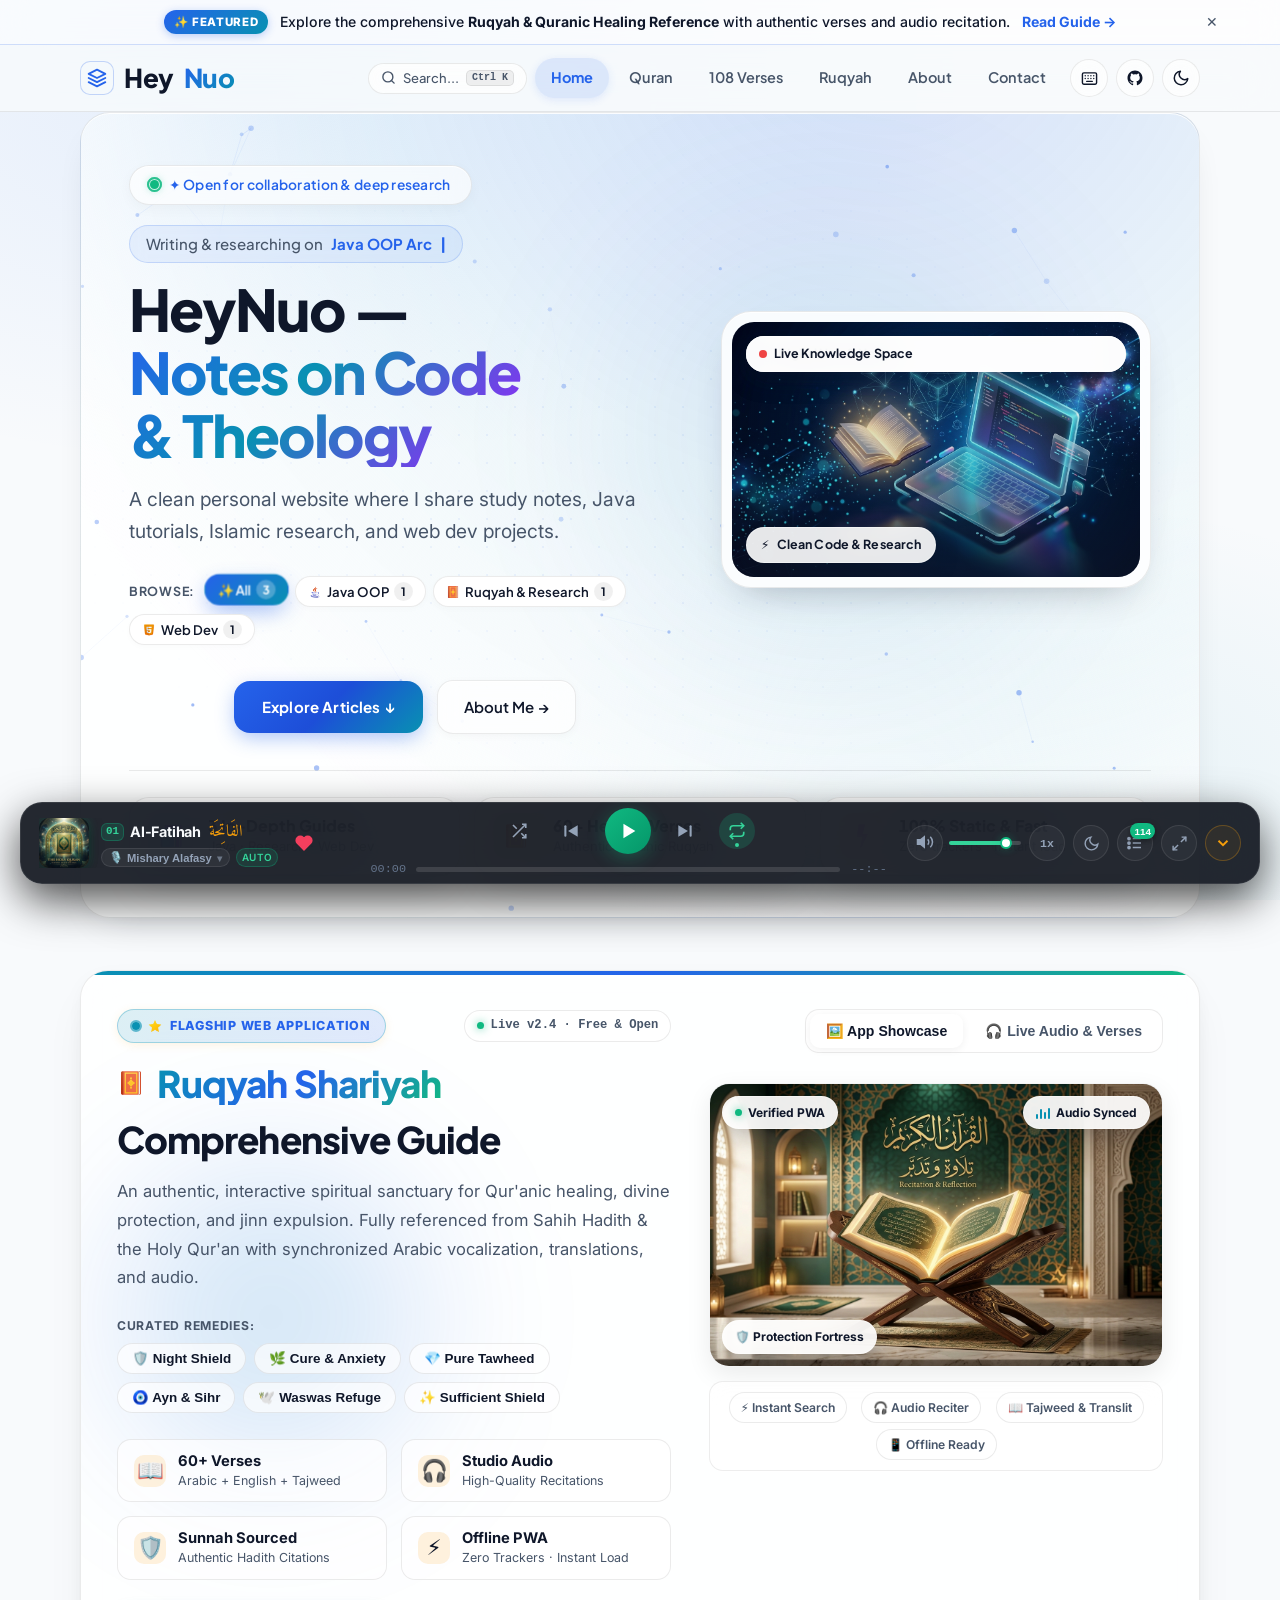
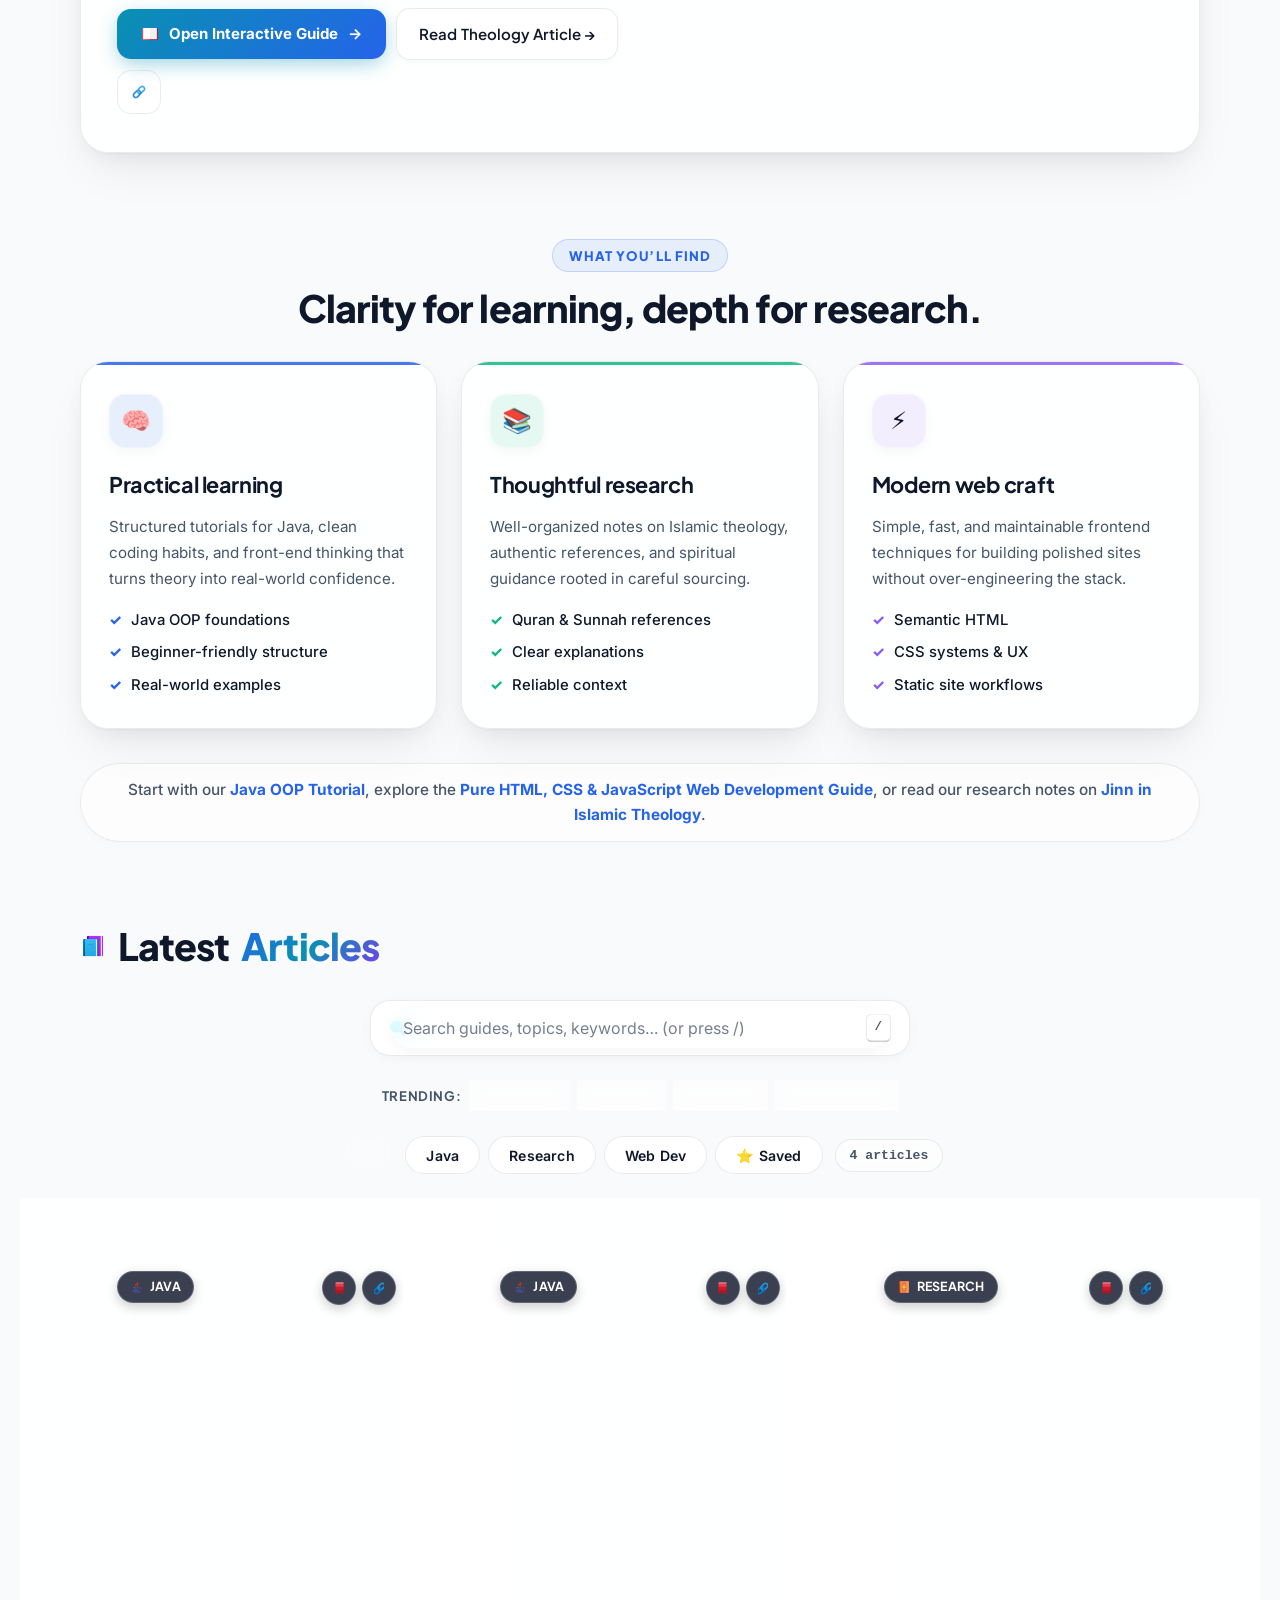
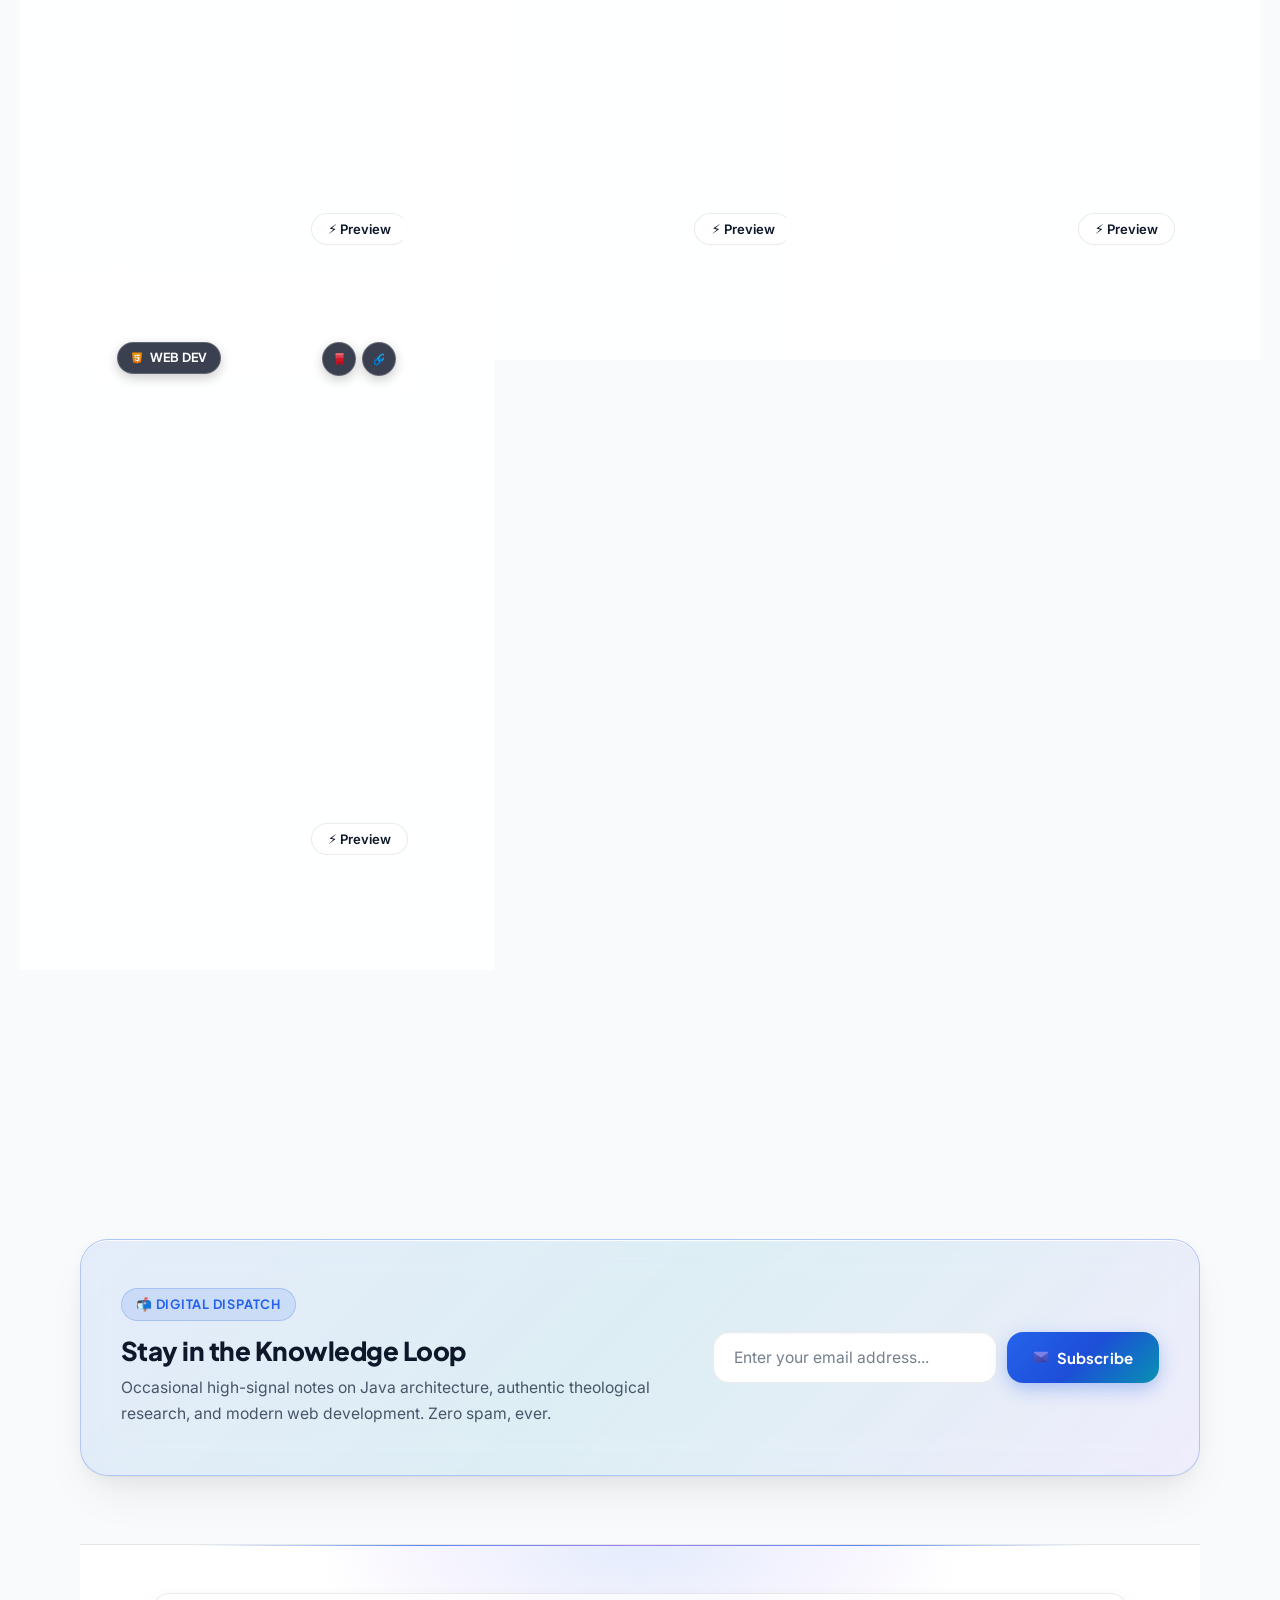
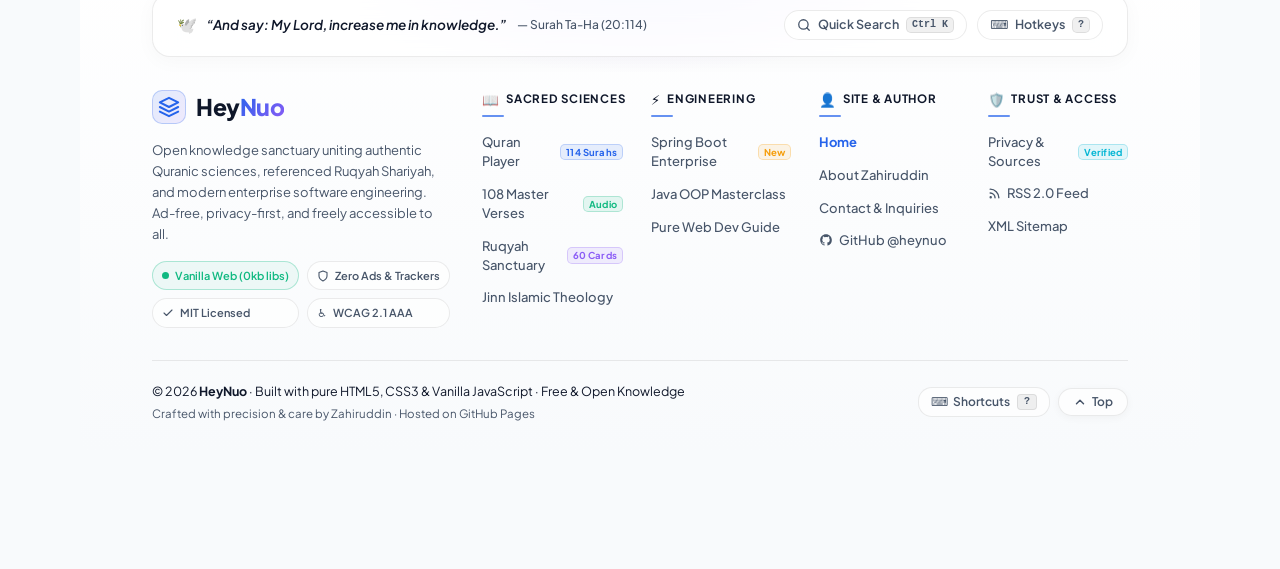
==== index.html @ 97cdca06 "feat(player): add quran player script across pages and mirror to assets/js" ====
<!DOCTYPE html>
<html lang="en">

<head>
  <meta charset="UTF-8">
  <meta name="viewport" content="width=device-width, initial-scale=1.0, viewport-fit=cover">
  <meta name="robots" content="index, follow">
  <meta name="google-site-verification" content="20jAEe9y_iie23-LX0l0yjH4KSEUyTmoF-9H5tOpkxA">

  <!-- Primary SEO -->
  <title>HeyNuo | Java, Web Dev &amp; Islamic Theology Notes</title>
  <meta name="description"
    content="HeyNuo is a personal knowledge hub with clear notes on Java, web development, and Islamic theology. Fast, simple, and tracker-free.">
  <meta name="keywords"
    content="HeyNuo, Java OOP, Islamic theology, web development, pure HTML CSS JavaScript, tutorials, programming notes">
  <meta name="author" content="HeyNuo">
  <link rel="canonical" href="https://heynuo.github.io/">

  <!-- Open Graph -->
  <meta property="og:title" content="HeyNuo | Java, Web Dev &amp; Islamic Theology Notes">
  <meta property="og:description"
    content="HeyNuo is a personal knowledge hub with clear notes on Java, web development, and Islamic theology. Fast, simple, and tracker-free.">
  <meta property="og:image" content="https://heynuo.github.io/assets/banners/og-banner.jpg">
  <meta property="og:image:width" content="1200">
  <meta property="og:image:height" content="630">
  <meta property="og:image:alt" content="HeyNuo Digital Knowledge Hub Banner">
  <meta property="og:url" content="https://heynuo.github.io/">
  <meta property="og:type" content="website">
  <meta property="og:site_name" content="HeyNuo">

  <!-- Twitter Card -->
  <meta name="twitter:card" content="summary_large_image">
  <meta name="twitter:title" content="HeyNuo | Java, Web Dev &amp; Islamic Theology Notes">
  <meta name="twitter:description" content="HeyNuo is a personal knowledge hub with clear notes on Java, web development, and Islamic theology. Fast, simple, and tracker-free.">
  <meta name="twitter:image" content="https://heynuo.github.io/assets/banners/og-banner.jpg">

  <!-- Favicon & PWA Manifest -->
  <link rel="icon" type="image/svg+xml"
    href="data:image/svg+xml,%3Csvg xmlns='http://www.w3.org/2000/svg' viewBox='0 0 100 100'%3E%3Crect width='100' height='100' fill='%232563eb'/%3E%3Ctext x='50' y='67' font-size='50' text-anchor='middle' fill='white' font-weight='bold'%3EHN%3C/text%3E%3C/svg%3E">
  <link rel="apple-touch-icon"
    href="data:image/svg+xml,%3Csvg xmlns='http://www.w3.org/2000/svg' viewBox='0 0 100 100'%3E%3Crect width='100' height='100' fill='%232563eb'/%3E%3Ctext x='50' y='67' font-size='50' text-anchor='middle' fill='white' font-weight='bold'%3EHN%3C/text%3E%3C/svg%3E">
  <link rel="manifest" href="manifest.json">
  <link rel="alternate" type="application/rss+xml" title="HeyNuo RSS Feed" href="https://heynuo.github.io/rss.xml">

  <!-- Google Fonts Preconnect & Stylesheet -->
  <link rel="preconnect" href="https://fonts.googleapis.com">
  <link rel="preconnect" href="https://fonts.gstatic.com" crossorigin>
  <link href="https://fonts.googleapis.com/css2?family=Amiri:ital,wght@0,400;0,700;1,400&family=Inter:wght@400;500;600;700&family=Merriweather:ital,wght@0,300;0,400;0,700;1,300&family=Plus+Jakarta+Sans:wght@400;500;600;700;800&display=swap" rel="stylesheet">

  <!-- Shared stylesheet: global styles + home page components -->
  <link rel="stylesheet" href="css/style.css">
  <!-- Dedicated Home Page Modern Stylesheet -->
  <link rel="stylesheet" href="css/home.css">
  <!-- Persistent Quran Auto-Listening Audio Player -->
  <link rel="stylesheet" href="css/quran-player.css">

  <!-- JSON-LD Structured Data -->
  <script type="application/ld+json">
  {
    "@context": "https://schema.org",
    "@type": "WebSite",
    "name": "HeyNuo",
    "url": "https://heynuo.github.io/",
    "description": "HeyNuo is a personal knowledge hub with clear notes on Java, web development, and Islamic theology. Fast, simple, and tracker-free.",
    "author": {
      "@type": "Person",
      "name": "HeyNuo",
      "url": "https://heynuo.github.io/about.html"
    },
    "potentialAction": {
      "@type": "SearchAction",
      "target": "https://heynuo.github.io/?q={search_term_string}",
      "query-input": "required name=search_term_string"
    }
  }
  </script>
</head>

<body>
  <!-- Include once, anywhere after <body> opens (or in <head> with defer) -->
  <script src="/assets/js/quran-player.js" defer></script>

  <!-- Reading Progress Bar -->
  <div class="reading-progress" id="readingProgress" aria-hidden="true"></div>

  <a href="#main-content" class="skip-link">Skip to main content</a>

  <!-- Top Announcement Banner -->
  <aside class="announcement-banner" id="announcementBanner" aria-label="Announcement">
    <div class="announcement-inner">
      <span class="announcement-pill">✨ FEATURED</span>
      <span class="announcement-message">Explore the comprehensive <strong>Ruqyah &amp; Quranic Healing Reference</strong> with authentic verses and audio recitation.</span>
      <a href="ruqyah.html" class="announcement-cta">Read Guide →</a>
      <button type="button" class="announcement-close" id="announcementClose" aria-label="Close announcement">✕</button>
    </div>
  </aside>

  <header role="banner">
    <nav class="container" aria-label="Main navigation">
      <a href="index.html" class="logo" aria-label="HeyNuo - Return to homepage">
        <span class="logo-mark" aria-hidden="true">
          <svg width="20" height="20" viewBox="0 0 24 24" fill="none" stroke="currentColor" stroke-width="2.2" stroke-linecap="round" stroke-linejoin="round">
            <path d="M12 2L2 7l10 5 10-5-10-5z"></path>
            <path d="M2 17l10 5 10-5"></path>
            <path d="M2 12l10 5 10-5"></path>
          </svg>
        </span>
        Hey<span>Nuo</span>
      </a>

      <div class="nav-right">
        <button type="button" class="nav-search-btn" id="navSearchBtn" aria-label="Search articles and topics (Ctrl+K)" title="Quick Search (Ctrl+K)">
          <span class="nav-search-icon" aria-hidden="true">
            <svg width="15" height="15" viewBox="0 0 24 24" fill="none" stroke="currentColor" stroke-width="2.2" stroke-linecap="round" stroke-linejoin="round"><circle cx="11" cy="11" r="8"></circle><line x1="21" y1="21" x2="16.65" y2="16.65"></line></svg>
          </span>
          <span class="nav-search-text">Search...</span>
          <kbd class="nav-search-kbd">Ctrl K</kbd>
        </button>

        <div class="nav-links" id="nav-links" role="region" aria-label="Site menu">
          <div class="nav-mobile-head">
            <div class="nav-mobile-brand">
              <span class="logo-mark-mini" aria-hidden="true">HN</span>
              <span>Navigation</span>
            </div>
            <button type="button" class="nav-mobile-close" id="navCloseBtn" aria-label="Close navigation menu">✕</button>
          </div>
          <a href="index.html" class="active" aria-current="page">Home</a>
          <a href="quran.html" data-nav="quran">Quran</a>
          <a href="quran-verses.html" data-nav="quran-verses">108 Verses</a>
          <a href="ruqyah.html" data-nav="ruqyah">Ruqyah</a>
          <a href="about.html" data-nav="about">About</a>
          <a href="contact.html" data-nav="contact">Contact</a>
        </div>

        <button type="button" class="nav-icon-btn shortcut-help-btn" id="headerShortcutsBtn" aria-label="Keyboard Shortcuts" title="Keyboard Shortcuts (?)">
          <svg width="17" height="17" viewBox="0 0 24 24" fill="none" stroke="currentColor" stroke-width="2" stroke-linecap="round" stroke-linejoin="round" aria-hidden="true">
            <rect x="2" y="4" width="20" height="16" rx="2"></rect>
            <path d="M6 8h.001M10 8h.001M14 8h.001M18 8h.001M6 12h.001M10 12h.001M14 12h.001M18 12h.001M8 16h8"></path>
          </svg>
        </button>

        <a href="https://github.com/heynuo" target="_blank" rel="noopener noreferrer" class="nav-icon-btn" aria-label="GitHub Profile @heynuo" title="GitHub @heynuo">
          <svg width="18" height="18" viewBox="0 0 24 24" fill="currentColor" aria-hidden="true"><path fill-rule="evenodd" clip-rule="evenodd" d="M12 2C6.477 2 2 6.484 2 12.017c0 4.425 2.865 8.18 6.839 9.504.5.092.682-.217.682-.483 0-.237-.008-.868-.013-1.703-2.782.605-3.369-1.343-3.369-1.343-.454-1.158-1.11-1.466-1.11-1.466-.908-.62.069-.608.069-.608 1.003.07 1.53 1.032 1.53 1.032.892 1.53 2.341 1.088 2.91.832.092-.647.35-1.088.636-1.338-2.22-.253-4.555-1.113-4.555-4.951 0-1.093.39-1.988 1.029-2.688-.103-.253-.446-1.272.098-2.65 0 0 .84-.27 2.75 1.026A9.564 9.564 0 0112 6.844c.85.004 1.705.115 2.504.337 1.909-1.296 2.747-1.027 2.747-1.027.546 1.379.202 2.398.1 2.651.64.7 1.028 1.595 1.028 2.688 0 3.848-2.339 4.695-4.566 4.943.359.309.678.92.678 1.855 0 1.338-.012 2.419-.012 2.747 0 .268.18.58.688.482A10.019 10.019 0 0022 12.017C22 6.484 17.522 2 12 2z"></path></svg>
        </a>

        <button class="theme-toggle" id="theme-toggle" aria-label="Toggle light or dark theme" title="Toggle theme (T)">
          <svg class="theme-svg-icon" width="18" height="18" viewBox="0 0 24 24" fill="none" stroke="currentColor" stroke-width="2" stroke-linecap="round" stroke-linejoin="round" aria-hidden="true"><path d="M21 12.79A9 9 0 1 1 11.21 3 7 7 0 0 0 21 12.79z"></path></svg>
        </button>

        <button class="menu-btn" id="menu-btn" aria-label="Toggle navigation menu" aria-controls="nav-links" aria-expanded="false">
          <svg width="20" height="20" viewBox="0 0 24 24" fill="none" stroke="currentColor" stroke-width="2.2" stroke-linecap="round" stroke-linejoin="round" aria-hidden="true"><line x1="3" y1="12" x2="21" y2="12"></line><line x1="3" y1="6" x2="21" y2="6"></line><line x1="3" y1="18" x2="21" y2="18"></line></svg>
        </button>
      </div>
    </nav>
  </header>

  <div class="container">
    <main id="main-content">

      <!-- ===== Hero ===== -->
      <section class="hero">
        <canvas class="hero-particles-canvas" id="heroParticlesCanvas" aria-hidden="true"></canvas>
        <div class="hero-ambient-glow" aria-hidden="true"></div>
        <div class="hero-grid">
          <div class="hero-content">
            <div class="hero-badge">
              <span class="hero-badge-dot"></span>
              ✦ Open for collaboration &amp; deep research
            </div>

            <div class="hero-typing-wrapper">
              <span>Writing &amp; researching on</span>
              <span class="hero-rotator" id="heroRotator" data-phrases='["Java OOP Architecture", "Authentic Theological Studies", "Modern Vanilla Web Dev", "High-Performance Clean Code"]'>Java OOP Architecture</span>
              <span class="typing-cursor">|</span>
            </div>

            <h1>HeyNuo — <span>Notes on Code &amp; Theology</span></h1>

            <p>A clean personal website where I share study notes, Java tutorials, Islamic research, and web dev projects.
            </p>

            <div class="hero-quick-topics">
              <span class="quick-topics-label">Browse:</span>
              <button type="button" class="quick-topic-pill active" data-category="all">✨ All <span class="quick-topic-count">3</span></button>
              <button type="button" class="quick-topic-pill" data-category="Java"><img src="assets/icons/java.png" alt="" width="14" height="14"> Java OOP <span class="quick-topic-count">1</span></button>
              <button type="button" class="quick-topic-pill" data-category="Research"><img src="assets/icons/quran.png" alt="" width="14" height="14"> Ruqyah &amp; Research <span class="quick-topic-count">1</span></button>
              <button type="button" class="quick-topic-pill" data-category="Web Dev"><img src="assets/icons/html5.png" alt="" width="14" height="14"> Web Dev <span class="quick-topic-count">1</span></button>
            </div>

            <div class="hero-buttons">
              <a href="#articles" class="btn btn-primary">Explore Articles ↓</a>
              <a href="about.html" class="btn btn-secondary">About Me →</a>
            </div>
          </div>

          <!-- Hero Visual Banner Showcase -->
          <div class="hero-visual-col">
            <div class="hero-showcase">
              <div class="hero-showcase-inner">
                <img src="assets/banners/hero-banner.jpg" alt="HeyNuo Developer &amp; Knowledge Space Banner" class="hero-showcase-img" fetchpriority="high" width="800" height="500">
                <div class="hero-showcase-overlay"></div>
                <div class="hero-floating-pill hero-pill-top">
                  <span>✦</span> Digital Hub &amp; Notes
                </div>
                <div class="hero-floating-pill hero-pill-bottom">
                  <span>⚡</span> Clean Code &amp; Research
                </div>
                <div class="hero-floating-pill hero-pill-live">
                  <span class="hero-live-beacon"></span> Live Knowledge Space
                </div>
              </div>
            </div>
          </div>
        </div>

        <!-- Quick Stats Spanning Full Hero Width -->
        <div class="hero-stats">
          <div class="hero-stat">
            <span class="hero-stat-icon"><img src="assets/icons/books.png" alt="Guides" class="hero-stat-img" width="28" height="28"></span>
            <div class="hero-stat-info">
              <div class="hero-stat-value"><span class="counter-num" data-target="3">3</span> In-Depth Guides</div>
              <div class="hero-stat-label">Java · Research · Web Dev</div>
            </div>
          </div>
          <div class="hero-stat">
            <span class="hero-stat-icon"><img src="assets/icons/quran.png" alt="Ruqyah" class="hero-stat-img" width="28" height="28"></span>
            <div class="hero-stat-info">
              <div class="hero-stat-value"><span class="counter-num" data-target="60">60</span>+ Healing Verses</div>
              <div class="hero-stat-label">Authentic Quranic Ruqyah</div>
            </div>
          </div>
          <div class="hero-stat">
            <span class="hero-stat-icon"><img src="assets/icons/lightning.png" alt="Fast" class="hero-stat-img" width="28" height="28"></span>
            <div class="hero-stat-info">
              <div class="hero-stat-value"><span class="counter-num" data-target="100">100</span>% Static &amp; Fast</div>
              <div class="hero-stat-label">Zero trackers · Instant load</div>
            </div>
          </div>
        </div>
      </section>

      <!-- ===== Featured Resource ===== -->
      <section aria-label="Featured Resource" class="featured-resource-section">
        <div class="featured-banner" id="featuredRuqyahBanner">
          <div class="featured-ambient-glow" id="featuredAmbientGlow" aria-hidden="true"></div>
          <div class="featured-banner-grid">
            
            <!-- Left Info Column -->
            <div class="featured-banner-info">
              <div class="featured-header-row">
                <div class="project-featured-badge">
                  <span class="pulse-beacon" aria-hidden="true"></span>
                  <img src="assets/icons/star.png" alt="" width="14" height="14" class="btn-icon">
                  Flagship Web Application
                </div>
                <div class="featured-pill-tag">
                  <span class="badge-dot-green"></span> Live v2.4 · Free &amp; Open
                </div>
              </div>

              <h2 class="featured-banner-title">
                <img src="assets/icons/quran.png" alt="" class="inline-title-icon" width="28" height="28">
                <span>Ruqyah Shariyah</span> Comprehensive Guide
              </h2>

              <p class="featured-banner-desc">
                An authentic, interactive spiritual sanctuary for Qur'anic healing, divine protection, and jinn expulsion. Fully referenced from Sahih Hadith &amp; the Holy Qur'an with synchronized Arabic vocalization, translations, and audio.
              </p>

              <!-- Curated Remedies Topic Chips -->
              <div class="featured-topic-row">
                <span class="topic-row-label">Curated Remedies:</span>
                <div class="featured-topic-pills">
                  <button type="button" class="featured-topic-pill" data-target-verse="0" title="Ayat al-Kursi · Supreme Protection Before Sleep">🛡️ Night Shield</button>
                  <button type="button" class="featured-topic-pill" data-target-verse="1" title="Surah Al-Fatihah · Spiritual &amp; Physical Cure">🌿 Cure &amp; Anxiety</button>
                  <button type="button" class="featured-topic-pill" data-target-verse="2" title="Surah Al-Ikhlas · One-Third of the Qur'an">💎 Pure Tawheed</button>
                  <button type="button" class="featured-topic-pill" data-target-verse="3" title="Surah Al-Falaq · Refuge from Envy &amp; Evil Eye">🧿 Ayn &amp; Sihr</button>
                  <button type="button" class="featured-topic-pill" data-target-verse="4" title="Surah An-Nas · Refuge from Whispers &amp; Waswas">🕊️ Waswas Refuge</button>
                  <button type="button" class="featured-topic-pill" data-target-verse="5" title="Amanar-Rasul (Al-Baqarah 285-286) · Night Sufficiency">✨ Sufficient Shield</button>
                </div>
              </div>
              
              <div class="featured-highlights">
                <div class="featured-highlight-item" title="60+ Categorized Healing Passages">
                  <span class="featured-highlight-icon">📖</span>
                  <div>
                    <strong>60+ Verses</strong>
                    <small>Arabic + English + Tajweed</small>
                  </div>
                </div>
                <div class="featured-highlight-item" title="High-fidelity audio streams with Al-Islam Tilawat">
                  <span class="featured-highlight-icon">🎧</span>
                  <div>
                    <strong>Studio Audio</strong>
                    <small>High-Quality Recitations</small>
                  </div>
                </div>
                <div class="featured-highlight-item" title="Sahih al-Bukhari, Muslim &amp; Abu Dawud references">
                  <span class="featured-highlight-icon">🛡️</span>
                  <div>
                    <strong>Sunnah Sourced</strong>
                    <small>Authentic Hadith Citations</small>
                  </div>
                </div>
                <div class="featured-highlight-item" title="Zero ads, works offline on mobile &amp; desktop">
                  <span class="featured-highlight-icon">⚡</span>
                  <div>
                    <strong>Offline PWA</strong>
                    <small>Zero Trackers · Instant Load</small>
                  </div>
                </div>
              </div>

              <div class="featured-actions">
                <a href="ruqyah.html" class="project-btn" id="openRuqyahAppBtn">
                  <img src="assets/icons/open-book.png" alt="" width="18" height="18" class="btn-icon">
                  <span>Open Interactive Guide</span>
                  <span class="btn-arrow" aria-hidden="true">→</span>
                </a>
                <a href="jinn-islamic-theology.html" class="btn btn-secondary">
                  Read Theology Article →
                </a>
                <button type="button" class="featured-share-btn" id="shareRuqyahBtn" aria-label="Copy Guide Link" title="Copy Ruqyah Guide link">
                  <img src="assets/icons/share.png" alt="" width="16" height="16">
                </button>
              </div>
            </div>

            <!-- Right Interactive Showcase Column -->
            <div class="featured-banner-preview-col">
              <!-- Showcase View Mode Toggle Pills -->
              <div class="preview-mode-switch" role="tablist" aria-label="Showcase View">
                <button type="button" class="preview-mode-tab active" id="tabAppPreview" role="tab" aria-selected="true" aria-controls="panelAppPreview">
                  🖼️ App Showcase
                </button>
                <button type="button" class="preview-mode-tab" id="tabLiveSampler" role="tab" aria-selected="false" aria-controls="panelLiveSampler">
                  🎧 Live Audio &amp; Verses
                </button>
              </div>

              <!-- Panel 1: Visual Image Banner & Floating Glass Badges -->
              <div class="preview-tab-panel active" id="panelAppPreview" role="tabpanel" aria-labelledby="tabAppPreview">
                <div class="featured-banner-preview">
                  <img src="assets/banners/ruqyah-theology.jpg" alt="Ruqyah Shariyah Spiritual Guide Banner" width="600" height="375" loading="lazy" class="preview-main-img">
                  
                  <!-- Floating Glass Badges -->
                  <div class="preview-floating-badge badge-top-left">
                    <span class="badge-dot-green"></span> Verified PWA
                  </div>
                  <div class="preview-floating-badge badge-top-right">
                    <div class="preview-mini-waves" aria-hidden="true">
                      <span></span><span></span><span></span><span></span>
                    </div>
                    <span>Audio Synced</span>
                  </div>
                  <div class="preview-floating-badge badge-bottom-left">
                    <span>🛡️ Protection Fortress</span>
                  </div>

                  <!-- Hover launch overlay button -->
                  <div class="preview-hover-overlay">
                    <a href="ruqyah.html" class="preview-launch-btn">
                      <img src="assets/icons/rocket.png" alt="" width="16" height="16">
                      Launch Full Guide ↗
                    </a>
                  </div>
                </div>

                <!-- Showcase Highlights Ribbon -->
                <div class="preview-features-ribbon" aria-label="Key Web App Features">
                  <span class="ribbon-item">⚡ Instant Search</span>
                  <span class="ribbon-item">🎧 Audio Reciter</span>
                  <span class="ribbon-item">📖 Tajweed &amp; Translit</span>
                  <span class="ribbon-item">📱 Offline Ready</span>
                </div>
              </div>

              <!-- Panel 2: Live Interactive Verse & Audio Sampler -->
              <div class="preview-tab-panel" id="panelLiveSampler" role="tabpanel" aria-labelledby="tabLiveSampler">
                <div class="featured-sampler-card">
                  <div class="sampler-header">
                    <div class="sampler-title-row">
                      <span class="sampler-icon">✨</span>
                      <div>
                        <h4 class="sampler-title" id="samplerTitle">Ayat al-Kursi (2:255)</h4>
                        <span class="sampler-meta" id="samplerMeta">Surah Al-Baqarah · Greatest Verse of Protection</span>
                      </div>
                    </div>
                  </div>

                  <!-- Verse Selector Chips (6 Verses) -->
                  <div class="sampler-chip-row" role="radiogroup" aria-label="Select Verse to Preview">
                    <button type="button" class="sampler-chip active" data-verse="0" role="radio" aria-checked="true">Ayat al-Kursi (2:255)</button>
                    <button type="button" class="sampler-chip" data-verse="1" role="radio" aria-checked="false">Al-Fatihah (1:1-7)</button>
                    <button type="button" class="sampler-chip" data-verse="2" role="radio" aria-checked="false">Al-Ikhlas (112)</button>
                    <button type="button" class="sampler-chip" data-verse="3" role="radio" aria-checked="false">Al-Falaq (113)</button>
                    <button type="button" class="sampler-chip" data-verse="4" role="radio" aria-checked="false">An-Nas (114)</button>
                    <button type="button" class="sampler-chip" data-verse="5" role="radio" aria-checked="false">Amanar-Rasul (2:285)</button>
                  </div>

                  <!-- Verse Arabic & English Display -->
                  <div class="sampler-display">
                    <!-- Tool buttons: Font resize, Transliteration toggle, Copy -->
                    <div class="sampler-tools-row">
                      <div class="sampler-font-controls">
                        <button type="button" class="sampler-tool-btn" id="samplerFontDec" title="Smaller font size">A-</button>
                        <button type="button" class="sampler-tool-btn" id="samplerFontInc" title="Larger font size">A+</button>
                        <button type="button" class="sampler-tool-btn active" id="samplerTranslitToggle" title="Toggle transliteration">🔤 Translit</button>
                      </div>
                      <button type="button" class="sampler-tool-btn sampler-copy-verse-btn" id="samplerCopyVerseBtn" title="Copy verse & translation">
                        📋 Copy
                      </button>
                    </div>

                    <div class="sampler-arabic" id="samplerArabic" dir="rtl" lang="ar">
                      اللَّهُ لَا إِلَٰهَ إِلَّا هُوَ الْحَيُّ الْقَيُّومُ ۚ لَا تَأْخُذُهُ سِنَةٌ وَلَا نَوْمٌ ۚ لَّهُ مَا فِي السَّمَاوَاتِ وَمَا فِي الْأَرْضِ
                    </div>

                    <div class="sampler-translit" id="samplerTranslit">
                      "Allāhu lā ilāha illā Huwa, Al-Ḥayyul-Qayyūm. Lā ta'khudhuhū sinatuw-wa lā nawm, lahū mā fis-samāwāti wa mā fil-arḍ..."
                    </div>

                    <div class="sampler-translation" id="samplerTranslation">
                      "Allah! There is no deity except Him, the Ever-Living, the Sustainer of all existence. Neither drowsiness overtakes Him nor sleep..."
                    </div>
                  </div>

                  <!-- Audio Timeline Scrubber -->
                  <div class="sampler-scrubber-container">
                    <div class="sampler-scrubber-track" id="samplerScrubTrack" role="slider" aria-label="Audio scrubber" aria-valuemin="0" aria-valuemax="100" aria-valuenow="0">
                      <div class="sampler-scrub-fill" id="samplerScrubFill"></div>
                      <div class="sampler-scrub-thumb" id="samplerScrubThumb"></div>
                    </div>
                    <div class="sampler-time-row">
                      <span id="samplerCurrentTime">0:00</span>
                      <span id="samplerDuration">0:00</span>
                    </div>
                  </div>

                  <!-- Real-time Audio Visualizer Canvas -->
                  <canvas class="sampler-visualizer-canvas" id="samplerVisualizerCanvas" width="560" height="38" aria-hidden="true"></canvas>

                  <!-- Player Controls -->
                  <div class="sampler-player" id="samplerPlayer">
                    <div class="sampler-player-left">
                      <button type="button" class="sampler-play-btn" id="samplerPlayBtn" aria-label="Play recitation">
                        <span class="play-icon" id="playIcon">▶</span>
                        <span id="playBtnText">Play Recitation</span>
                      </button>
                      
                      <div class="sampler-audio-indicator" id="samplerAudioIndicator" aria-hidden="true">
                        <span class="wave-bar"></span>
                        <span class="wave-bar"></span>
                        <span class="wave-bar"></span>
                        <span class="wave-bar"></span>
                        <span class="wave-bar"></span>
                      </div>
                    </div>

                    <div class="sampler-player-right">
                      <div class="sampler-volume-control" title="Volume slider">
                        <button type="button" class="sampler-ctrl-btn" id="samplerMuteBtn" title="Toggle mute" aria-pressed="false">🔊</button>
                        <input type="range" class="sampler-volume-slider" id="samplerVolumeSlider" min="0" max="1" step="0.05" value="1" aria-label="Recitation volume">
                      </div>
                      <button type="button" class="sampler-ctrl-btn sampler-speed-btn" id="samplerSpeedBtn" title="Playback speed (0.75x, 1x, 1.25x, 1.5x)" aria-label="Playback speed">1x</button>
                      <button type="button" class="sampler-ctrl-btn sampler-loop-btn" id="samplerLoopBtn" title="Repetition: 1x, 3x (Sunnah), 7x (Prophetic), or ∞ Continuous" aria-pressed="false"><span class="loop-icon">🔁</span> <span class="loop-count" id="samplerLoopCount">1x</span></button>
                      <button type="button" class="sampler-ctrl-btn sampler-autonext-btn" id="samplerAutoNextBtn" title="Auto-advance to next verse" aria-pressed="false">⏭ Auto</button>
                      <div class="sampler-reciter-tag">
                        🎙️ Mishary Alafasy
                      </div>
                    </div>
                  </div>

                  <!-- Hidden native audio element -->
                  <audio id="samplerAudioElement" preload="none" src="https://everyayah.com/data/Alafasy_128kbps/002255.mp3"></audio>
                </div>
              </div>

            </div>

          </div>
        </div>
      </section>

      <section class="value-section" aria-labelledby="value-section-title">
        <div class="section-heading">
          <p class="eyebrow">What you’ll find</p>
          <h2 id="value-section-title">Clarity for learning, depth for research.</h2>
        </div>

        <div class="value-grid">
          <article class="value-card">
            <div class="value-icon" aria-hidden="true">🧠</div>
            <h3>Practical learning</h3>
            <p>Structured tutorials for Java, clean coding habits, and front-end thinking that turns theory into real-world confidence.</p>
            <ul>
              <li>Java OOP foundations</li>
              <li>Beginner-friendly structure</li>
              <li>Real-world examples</li>
            </ul>
          </article>

          <article class="value-card">
            <div class="value-icon" aria-hidden="true">📚</div>
            <h3>Thoughtful research</h3>
            <p>Well-organized notes on Islamic theology, authentic references, and spiritual guidance rooted in careful sourcing.</p>
            <ul>
              <li>Quran &amp; Sunnah references</li>
              <li>Clear explanations</li>
              <li>Reliable context</li>
            </ul>
          </article>

          <article class="value-card">
            <div class="value-icon" aria-hidden="true">⚡</div>
            <h3>Modern web craft</h3>
            <p>Simple, fast, and maintainable frontend techniques for building polished sites without over-engineering the stack.</p>
            <ul>
              <li>Semantic HTML</li>
              <li>CSS systems &amp; UX</li>
              <li>Static site workflows</li>
            </ul>
          </article>
        </div>

        <div class="value-cta">
          <p>Start with our <a href="java-oop.html">Java OOP Tutorial</a>, explore the <a href="web-dev-guide.html">Pure HTML, CSS &amp; JavaScript Web Development Guide</a>, or read our research notes on <a href="jinn-islamic-theology.html">Jinn in Islamic Theology</a>.</p>
        </div>
      </section>

      <!-- ===== Articles ===== -->
      <section id="articles">
        <h2 class="section-title"><img src="assets/icons/books.png" alt="" class="inline-title-icon" width="26" height="26"> Latest <span>Articles</span></h2>
        <div class="toolbar">
          <div class="search-wrapper" id="searchWrapper">
            <span class="search-icon" aria-hidden="true"><img src="assets/icons/search.png" alt="" width="18" height="18"></span>
            <input type="search" id="searchInput" class="search-box" placeholder="Search guides, topics, keywords… (or press /)"
              autocomplete="off" aria-label="Search articles" spellcheck="false">
            <span class="search-match-count" id="searchMatchCount"></span>
            <kbd class="search-kbd" id="searchKbd">/</kbd>
            <button type="button" class="search-clear" id="searchClear" aria-label="Clear search" title="Clear search (Esc)">✕</button>
            <div class="search-dropdown" id="searchDropdown" role="listbox" aria-label="Search suggestions"></div>
          </div>

          <div class="search-suggest-tags">
            <span class="suggest-label">Trending:</span>
            <button type="button" class="search-suggest-chip" data-search="Java OOP">#JavaOOP</button>
            <button type="button" class="search-suggest-chip" data-search="Ruqyah">#Ruqyah</button>
            <button type="button" class="search-suggest-chip" data-search="Web Dev">#WebDev</button>
            <button type="button" class="search-suggest-chip" data-search="GitHub Pages">#GitHubPages</button>
          </div>

          <div class="filter-row">
            <div id="filter-buttons" role="tablist" aria-label="Article categories">
              <!-- Filter buttons rendered by js/script.js -->
            </div>
            <span class="article-count-badge" id="articleCountBadge" aria-live="polite"></span>
          </div>
        </div>

        <div class="cards" id="cards-container">
          <!-- Static fallback for SEO &amp; no-JS visitors; replaced by js/script.js -->
          <article class="card">
            <div class="card-banner-box">
              <img src="assets/banners/spring-boot.jpg" alt="Spring Boot Enterprise Architecture: Clean REST APIs &amp; DTOs" class="card-banner-img" loading="lazy" width="600" height="338">
              <div class="card-banner-overlay"></div>
              <span class="card-banner-category"><img src="assets/icons/java.png" alt="" class="badge-icon" width="14" height="14"> Java</span>
              <div class="card-banner-actions">
                <button type="button" class="card-bookmark-btn" data-url="spring-boot-architecture.html" data-title="Spring Boot Enterprise Architecture: Clean REST APIs &amp; DTOs" title="Save article" aria-label="Bookmark article"><img src="assets/icons/bookmark.png" alt="" class="btn-icon" width="14" height="14"> <span>Save</span></button>
                <button type="button" class="card-share-btn" data-url="spring-boot-architecture.html" title="Copy article link" aria-label="Copy article link"><img src="assets/icons/share.png" alt="" class="btn-icon" width="14" height="14"> <span>Share</span></button>
              </div>
            </div>
            <div class="card-body">
              <div class="card-meta"><span><img src="assets/icons/calendar.png" alt="" class="meta-icon" width="14" height="14"> Sep 28, 2026</span><span><img src="assets/icons/clock.png" alt="" class="meta-icon" width="14" height="14"> 8 min read</span></div>
              <h3><a href="spring-boot-architecture.html">Spring Boot Enterprise Architecture: Clean REST APIs &amp; DTOs</a></h3>
              <p>Master production-grade Spring Boot architecture: 3-tier layering, request validation with Bean Validation, clean DTO mapping, and global exception handling.</p>
              <div class="card-tags">
                <span class="tag-pill">#SpringBoot</span>
                <span class="tag-pill">#Java</span>
                <span class="tag-pill">#Architecture</span>
              </div>
            </div>
            <div class="card-footer">
              <a href="spring-boot-architecture.html" class="read-more">Read More →</a>
              <button type="button" class="card-preview-btn" data-link="spring-boot-architecture.html" title="Quick Key Takeaways" aria-label="Quick Key Takeaways">⚡ Preview</button>
            </div>
          </article>
          <article class="card">
            <div class="card-banner-box">
              <img src="assets/banners/java-oop.jpg" alt="Java OOP Tutorial: Classes, Objects &amp; Inheritance" class="card-banner-img" loading="lazy" width="600" height="338">
              <div class="card-banner-overlay"></div>
              <span class="card-banner-category"><img src="assets/icons/java.png" alt="" class="badge-icon" width="14" height="14"> Java</span>
              <div class="card-banner-actions">
                <button type="button" class="card-bookmark-btn" data-url="java-oop.html" data-title="Java OOP Tutorial: Classes, Objects &amp; Inheritance" title="Save article" aria-label="Bookmark article"><img src="assets/icons/bookmark.png" alt="" class="btn-icon" width="14" height="14"> <span>Save</span></button>
                <button type="button" class="card-share-btn" data-url="java-oop.html" title="Copy article link" aria-label="Copy article link"><img src="assets/icons/share.png" alt="" class="btn-icon" width="14" height="14"> <span>Share</span></button>
              </div>
            </div>
            <div class="card-body">
              <div class="card-meta"><span><img src="assets/icons/calendar.png" alt="" class="meta-icon" width="14" height="14"> Jun 2, 2026</span><span><img src="assets/icons/clock.png" alt="" class="meta-icon" width="14" height="14"> 6 min read</span></div>
              <h3><a href="java-oop.html">Java OOP Tutorial: Classes, Objects &amp; Inheritance</a></h3>
              <p>Learn Java OOP with clear examples of classes, objects, inheritance, polymorphism, and encapsulation. A practical beginner-friendly guide.</p>
              <div class="card-tags">
                <span class="tag-pill">#OOP</span>
                <span class="tag-pill">#Java</span>
                <span class="tag-pill">#Beginners</span>
              </div>
            </div>
            <div class="card-footer">
              <a href="java-oop.html" class="read-more">Read More →</a>
              <button type="button" class="card-preview-btn" data-link="java-oop.html" title="Quick Key Takeaways" aria-label="Quick Key Takeaways">⚡ Preview</button>
            </div>
          </article>
          <article class="card">
            <div class="card-banner-box">
              <img src="assets/banners/ruqyah-theology.jpg" alt="Jinn in Islamic Theology: Meaning, Types &amp; Quran" class="card-banner-img" loading="lazy" width="600" height="338">
              <div class="card-banner-overlay"></div>
              <span class="card-banner-category"><img src="assets/icons/quran.png" alt="" class="badge-icon" width="14" height="14"> Research</span>
              <div class="card-banner-actions">
                <button type="button" class="card-bookmark-btn" data-url="jinn-islamic-theology.html" data-title="Jinn in Islamic Theology: Meaning, Types &amp; Quran" title="Save article" aria-label="Bookmark article"><img src="assets/icons/bookmark.png" alt="" class="btn-icon" width="14" height="14"> <span>Save</span></button>
                <button type="button" class="card-share-btn" data-url="jinn-islamic-theology.html" title="Copy article link" aria-label="Copy article link"><img src="assets/icons/share.png" alt="" class="btn-icon" width="14" height="14"> <span>Share</span></button>
              </div>
            </div>
            <div class="card-body">
              <div class="card-meta"><span><img src="assets/icons/calendar.png" alt="" class="meta-icon" width="14" height="14"> Jun 2, 2026</span><span><img src="assets/icons/clock.png" alt="" class="meta-icon" width="14" height="14"> 15 min read</span></div>
              <h3><a href="jinn-islamic-theology.html">Jinn in Islamic Theology: Meaning, Types &amp; Quran</a></h3>
              <p>Explore jinn in Islamic theology: Quranic references, creation, types, free will, and differences from angels in clear, referenced notes.</p>
              <div class="card-tags">
                <span class="tag-pill">#Islam</span>
                <span class="tag-pill">#Quran</span>
                <span class="tag-pill">#Research</span>
              </div>
            </div>
            <div class="card-footer">
              <a href="jinn-islamic-theology.html" class="read-more">Read More →</a>
              <button type="button" class="card-preview-btn" data-link="jinn-islamic-theology.html" title="Quick Key Takeaways" aria-label="Quick Key Takeaways">⚡ Preview</button>
            </div>
          </article>
          <article class="card">
            <div class="card-banner-box">
              <img src="assets/banners/web-dev.jpg" alt="Pure HTML, CSS &amp; JavaScript Web Development Guide" class="card-banner-img" loading="lazy" width="600" height="338">
              <div class="card-banner-overlay"></div>
              <span class="card-banner-category"><img src="assets/icons/html5.png" alt="" class="badge-icon" width="14" height="14"> Web Dev</span>
              <div class="card-banner-actions">
                <button type="button" class="card-bookmark-btn" data-url="web-dev-guide.html" data-title="Pure HTML, CSS &amp; JavaScript Web Development Guide" title="Save article" aria-label="Bookmark article"><img src="assets/icons/bookmark.png" alt="" class="btn-icon" width="14" height="14"> <span>Save</span></button>
                <button type="button" class="card-share-btn" data-url="web-dev-guide.html" title="Copy article link" aria-label="Copy article link"><img src="assets/icons/share.png" alt="" class="btn-icon" width="14" height="14"> <span>Share</span></button>
              </div>
            </div>
            <div class="card-body">
              <div class="card-meta"><span><img src="assets/icons/calendar.png" alt="" class="meta-icon" width="14" height="14"> Jun 2, 2026</span><span><img src="assets/icons/clock.png" alt="" class="meta-icon" width="14" height="14"> 10 min read</span></div>
              <h3><a href="web-dev-guide.html">Pure HTML, CSS &amp; JavaScript Web Development Guide</a></h3>
              <p>Build a fast, clean website with pure HTML, CSS, and JavaScript. Learn semantic markup, responsive design, performance, and accessibility.</p>
              <div class="card-tags">
                <span class="tag-pill">#HTML</span>
                <span class="tag-pill">#CSS</span>
                <span class="tag-pill">#GitHub Pages</span>
              </div>
            </div>
            <div class="card-footer">
              <a href="web-dev-guide.html" class="read-more">Read More →</a>
              <button type="button" class="card-preview-btn" data-link="web-dev-guide.html" title="Quick Key Takeaways" aria-label="Quick Key Takeaways">⚡ Preview</button>
            </div>
          </article>
        </div>
      </section>

      <!-- ===== About Blurb ===== -->
      <section class="about" aria-label="About this website">
        <article class="about-box">
          <h2><img src="assets/icons/sparkles.png" alt="" class="inline-title-icon" width="24" height="24"> About This Website</h2>
          <p>This is my digital notebook – a place where I publish educational notes, deep research, and tutorials in a
            clean, distraction‑free layout.</p>
        </article>
        <article class="about-box">
          <h2><img src="assets/icons/rocket.png" alt="" class="inline-title-icon" width="24" height="24"> Built with</h2>
          <p>Pure HTML, CSS &amp; JavaScript · Hosted 100% free on GitHub Pages · No databases, no complexity – just
            fast content delivery.</p>
        </article>
      </section>

      <!-- ===== Digital Dispatch Newsletter ===== -->
      <section class="dispatch-section" aria-label="Subscribe to digital notes">
        <div class="dispatch-card">
          <div class="dispatch-grid">
            <div class="dispatch-info">
              <span class="dispatch-badge">📬 Digital Dispatch</span>
              <h3>Stay in the Knowledge Loop</h3>
              <p>Occasional high-signal notes on Java architecture, authentic theological research, and modern web development. Zero spam, ever.</p>
            </div>
            <form class="dispatch-form" id="dispatchForm">
              <input type="email" class="dispatch-input" id="dispatchEmail" placeholder="Enter your email address..." required aria-label="Your email address">
              <button type="submit" class="btn btn-primary"><img src="assets/icons/email.png" alt="" class="btn-icon" width="16" height="16"> Subscribe</button>
            </form>
          </div>
        </div>
      </section>
    </main>

    <footer role="contentinfo">
      <!-- Ambient Top Accent Glow Line -->
      <div class="footer-glow-line" aria-hidden="true"></div>

      <div class="footer-wrap container">
        <!-- Interactive Quick Discovery Bar -->
        <div class="footer-discovery-bar">
          <div class="footer-quote">
            <span class="quote-icon" aria-hidden="true">🕊️</span>
            <span class="quote-text">“And say: My Lord, increase me in knowledge.”</span>
            <cite class="quote-ref">— Surah Ta-Ha (20:114)</cite>
          </div>
          <div class="footer-quick-tools">
            <button type="button" class="footer-search-trigger" id="footerSearchTrigger" aria-label="Open command palette search (Ctrl+K)">
              <svg width="14" height="14" viewBox="0 0 24 24" fill="none" stroke="currentColor" stroke-width="2.2" stroke-linecap="round" stroke-linejoin="round" aria-hidden="true"><circle cx="11" cy="11" r="8"></circle><line x1="21" y1="21" x2="16.65" y2="16.65"></line></svg>
              <span>Quick Search</span>
              <kbd class="footer-mini-kbd">Ctrl K</kbd>
            </button>
            <button type="button" class="footer-shortcut-trigger shortcut-help-btn" id="footerShortcutBtn" aria-label="View keyboard shortcuts (?)">
              <span aria-hidden="true">⌨️</span>
              <span>Hotkeys</span>
              <kbd class="footer-mini-kbd">?</kbd>
            </button>
          </div>
        </div>

        <!-- Main Footer Grid -->
        <div class="footer-top">
          <!-- Brand & Mission Column -->
          <div class="footer-brand-col">
            <a href="index.html" class="footer-logo" aria-label="HeyNuo Homepage">
              <span class="logo-mark" aria-hidden="true">
                <svg width="22" height="22" viewBox="0 0 24 24" fill="none" stroke="currentColor" stroke-width="2.2" stroke-linecap="round" stroke-linejoin="round">
                  <path d="M12 2L2 7l10 5 10-5-10-5z"></path>
                  <path d="M2 17l10 5 10-5"></path>
                  <path d="M2 12l10 5 10-5"></path>
                </svg>
              </span>
              <span class="footer-logo-text">Hey<span>Nuo</span></span>
            </a>
            <p class="footer-desc">
              Open knowledge sanctuary uniting authentic Quranic sciences, referenced Ruqyah Shariyah, and modern enterprise software engineering. Ad-free, privacy-first, and freely accessible to all.
            </p>
            <div class="footer-badges">
              <span class="footer-badge status-live">
                <span class="badge-beacon" aria-hidden="true"></span>
                <span>Vanilla Web (0kb libs)</span>
              </span>
              <span class="footer-badge">
                <svg width="12" height="12" viewBox="0 0 24 24" fill="none" stroke="currentColor" stroke-width="2.2" stroke-linecap="round" stroke-linejoin="round" aria-hidden="true"><path d="M12 22s8-4 8-10V5l-8-3-8 3v7c0 6 8 10 8 10z"></path></svg>
                <span>Zero Ads &amp; Trackers</span>
              </span>
              <span class="footer-badge">
                <svg width="12" height="12" viewBox="0 0 24 24" fill="none" stroke="currentColor" stroke-width="2.2" stroke-linecap="round" stroke-linejoin="round" aria-hidden="true"><polyline points="20 6 9 17 4 12"></polyline></svg>
                <span>MIT Licensed</span>
              </span>
              <span class="footer-badge">
                <span aria-hidden="true">♿</span>
                <span>WCAG 2.1 AAA</span>
              </span>
            </div>
          </div>

          <!-- Navigation Columns -->
          <nav class="footer-nav-grid" aria-label="Footer Navigation">
            <div class="footer-col">
              <h4 class="footer-heading">
                <span class="heading-icon" aria-hidden="true">📖</span>
                <span>Sacred Sciences</span>
              </h4>
              <ul class="footer-list">
                <li>
                  <a href="quran.html" data-nav="quran">
                    <span class="link-label">Quran Player</span>
                    <span class="footer-pill-tag">114 Surahs</span>
                  </a>
                </li>
                <li>
                  <a href="quran-verses.html" data-nav="quran-verses">
                    <span class="link-label">108 Master Verses</span>
                    <span class="footer-pill-tag audio-tag">Audio</span>
                  </a>
                </li>
                <li>
                  <a href="ruqyah.html" data-nav="ruqyah">
                    <span class="link-label">Ruqyah Sanctuary</span>
                    <span class="footer-pill-tag shifa-tag">60 Cards</span>
                  </a>
                </li>
                <li>
                  <a href="jinn-islamic-theology.html" data-nav="jinn-islamic-theology">
                    <span class="link-label">Jinn Islamic Theology</span>
                  </a>
                </li>
              </ul>
            </div>

            <div class="footer-col">
              <h4 class="footer-heading">
                <span class="heading-icon" aria-hidden="true">⚡</span>
                <span>Engineering</span>
              </h4>
              <ul class="footer-list">
                <li>
                  <a href="spring-boot-architecture.html" data-nav="spring-boot-architecture">
                    <span class="link-label">Spring Boot Enterprise</span>
                    <span class="footer-pill-tag new-tag">New</span>
                  </a>
                </li>
                <li>
                  <a href="java-oop.html" data-nav="java-oop">
                    <span class="link-label">Java OOP Masterclass</span>
                  </a>
                </li>
                <li>
                  <a href="web-dev-guide.html" data-nav="web-dev-guide">
                    <span class="link-label">Pure Web Dev Guide</span>
                  </a>
                </li>
              </ul>
            </div>

            <div class="footer-col">
              <h4 class="footer-heading">
                <span class="heading-icon" aria-hidden="true">👤</span>
                <span>Site &amp; Author</span>
              </h4>
              <ul class="footer-list">
                <li>
                  <a href="index.html" class="active" aria-current="page">Home</a>
                </li>
                <li>
                  <a href="about.html" data-nav="about">
                    <span class="link-label">About Zahiruddin</span>
                  </a>
                </li>
                <li>
                  <a href="contact.html" data-nav="contact">
                    <span class="link-label">Contact &amp; Inquiries</span>
                  </a>
                </li>
                <li>
                  <a href="https://github.com/heynuo" target="_blank" rel="noopener noreferrer" class="footer-ext-link">
                    <svg width="14" height="14" viewBox="0 0 24 24" fill="currentColor" aria-hidden="true"><path fill-rule="evenodd" clip-rule="evenodd" d="M12 2C6.477 2 2 6.484 2 12.017c0 4.425 2.865 8.18 6.839 9.504.5.092.682-.217.682-.483 0-.237-.008-.868-.013-1.703-2.782.605-3.369-1.343-3.369-1.343-.454-1.158-1.11-1.466-1.11-1.466-.908-.62.069-.608.069-.608 1.003.07 1.53 1.032 1.53 1.032.892 1.53 2.341 1.088 2.91.832.092-.647.35-1.088.636-1.338-2.22-.253-4.555-1.113-4.555-4.951 0-1.093.39-1.988 1.029-2.688-.103-.253-.446-1.272.098-2.65 0 0 .84-.27 2.75 1.026A9.564 9.564 0 0112 6.844c.85.004 1.705.115 2.504.337 1.909-1.296 2.747-1.027 2.747-1.027.546 1.379.202 2.398.1 2.651.64.7 1.028 1.595 1.028 2.688 0 3.848-2.339 4.695-4.566 4.943.359.309.678.92.678 1.855 0 1.338-.012 2.419-.012 2.747 0 .268.18.58.688.482A10.019 10.019 0 0022 12.017C22 6.484 17.522 2 12 2z"></path></svg>
                    <span>GitHub @heynuo</span>
                  </a>
                </li>
              </ul>
            </div>

            <div class="footer-col">
              <h4 class="footer-heading">
                <span class="heading-icon" aria-hidden="true">🛡️</span>
                <span>Trust &amp; Access</span>
              </h4>
              <ul class="footer-list">
                <li>
                  <a href="privacy.html" data-nav="privacy">
                    <span class="link-label">Privacy &amp; Sources</span>
                    <span class="footer-pill-tag trust-tag">Verified</span>
                  </a>
                </li>
                <li>
                  <a href="rss.xml" class="footer-ext-link">
                    <svg width="13" height="13" viewBox="0 0 24 24" fill="none" stroke="currentColor" stroke-width="2.5" stroke-linecap="round" stroke-linejoin="round" aria-hidden="true"><path d="M4 11a9 9 0 0 1 9 9"></path><path d="M4 4a16 16 0 0 1 16 16"></path><circle cx="5" cy="19" r="1"></circle></svg>
                    <span>RSS 2.0 Feed</span>
                  </a>
                </li>
                <li>
                  <a href="sitemap.xml">
                    <span class="link-label">XML Sitemap</span>
                  </a>
                </li>
              </ul>
            </div>
          </nav>
        </div>

        <!-- Footer Bottom Bar -->
        <div class="footer-bottom">
          <div class="footer-copy-wrap">
            <p class="footer-copy">© 2026 <strong>HeyNuo</strong> · Built with pure HTML5, CSS3 &amp; Vanilla JavaScript · Free &amp; Open Knowledge</p>
            <span class="footer-subcopy">Crafted with precision &amp; care by Zahiruddin · Hosted on GitHub Pages</span>
          </div>

          <div class="footer-actions">
            <button type="button" class="footer-shortcut-btn shortcut-help-btn" id="shortcutHelpBtn" title="View keyboard shortcuts (?)">
              <span class="shortcut-icon" aria-hidden="true">⌨️</span>
              <span>Shortcuts</span>
              <kbd class="footer-kbd">?</kbd>
            </button>
            <a href="#main-content" class="footer-back-top" id="footerBackTop" aria-label="Back to top of page" title="Back to top">
              <svg width="14" height="14" viewBox="0 0 24 24" fill="none" stroke="currentColor" stroke-width="2.5" stroke-linecap="round" stroke-linejoin="round" aria-hidden="true"><path d="M18 15l-6-6-6 6"></path></svg>
              <span>Top</span>
            </a>
          </div>
        </div>
      </div>
    </footer>
  </div>

  <button class="scroll-to-top" id="scrollToTop" aria-label="Scroll to top" title="Scroll to top">
    <svg class="progress-ring" viewBox="0 0 36 36" width="36" height="36" aria-hidden="true">
      <path class="progress-ring-bg"
        d="M18 2.0845 a 15.9155 15.9155 0 0 1 0 31.831 a 15.9155 15.9155 0 0 1 0 -31.831" />
      <path class="progress-ring-circle" id="scrollProgressCircle"
        d="M18 2.0845 a 15.9155 15.9155 0 0 1 0 31.831 a 15.9155 15.9155 0 0 1 0 -31.831" />
    </svg>
    <span class="scroll-arrow">↑</span>
  </button>

  <div id="toastContainer" class="toast-container" aria-live="polite"></div>

  <!-- Keyboard Shortcuts Modal (WCAG 2.1.4 compliant) -->
  <div class="shortcuts-modal-backdrop" id="shortcutsModal" aria-hidden="true" role="dialog" aria-modal="true" aria-labelledby="shortcutsTitle">
    <div class="shortcuts-modal">
      <div class="shortcuts-header">
        <div class="shortcuts-title-wrap">
          <span class="shortcuts-header-icon" aria-hidden="true">⌨️</span>
          <div>
            <h3 id="shortcutsTitle">Keyboard Shortcuts</h3>
            <p class="shortcuts-subtitle">Productivity hotkeys &amp; audio player controls</p>
          </div>
        </div>
        <button type="button" class="announcement-close" id="shortcutsClose" aria-label="Close shortcuts dialog">✕</button>
      </div>

      <div class="shortcuts-toggle-row">
        <label for="toggleSingleShortcuts" class="shortcuts-toggle-label">
          <span>Enable Single-Key Shortcuts (<kbd>T</kbd>, <kbd>H</kbd>, <kbd>A</kbd>, <kbd>C</kbd>, <kbd>?</kbd>, <kbd>Space</kbd>)</span>
          <small>Disable if you use voice dictation or assistive technology (WCAG 2.1.4)</small>
        </label>
        <input type="checkbox" id="toggleSingleShortcuts" class="shortcuts-checkbox" checked>
      </div>

      <div class="shortcuts-body-scroll">
        <!-- Section 1: Navigation & System -->
        <div class="shortcuts-group">
          <h4 class="shortcuts-group-title">
            <span class="group-icon" aria-hidden="true">🌐</span> Navigation &amp; Commands
          </h4>
          <div class="shortcuts-list">
            <div class="shortcut-row">
              <span class="shortcut-desc">Search &amp; Command Palette</span>
              <span class="shortcut-keys"><kbd class="shortcut-key">Ctrl + K</kbd> <span class="shortcut-or">or</span> <kbd class="shortcut-key">/</kbd></span>
            </div>
            <div class="shortcut-row">
              <span class="shortcut-desc">Go to Home Dashboard</span>
              <span class="shortcut-keys"><kbd class="shortcut-key">H</kbd></span>
            </div>
            <div class="shortcut-row">
              <span class="shortcut-desc">Go to About Page</span>
              <span class="shortcut-keys"><kbd class="shortcut-key">A</kbd></span>
            </div>
            <div class="shortcut-row">
              <span class="shortcut-desc">Go to Contact</span>
              <span class="shortcut-keys"><kbd class="shortcut-key">C</kbd></span>
            </div>
            <div class="shortcut-row">
              <span class="shortcut-desc">View This Shortcuts Modal</span>
              <span class="shortcut-keys"><kbd class="shortcut-key">?</kbd></span>
            </div>
            <div class="shortcut-row">
              <span class="shortcut-desc">Close Any Dialog or Menu</span>
              <span class="shortcut-keys"><kbd class="shortcut-key">Esc</kbd></span>
            </div>
          </div>
        </div>

        <!-- Section 2: Themes & Comfort -->
        <div class="shortcuts-group">
          <h4 class="shortcuts-group-title">
            <span class="group-icon" aria-hidden="true">🎨</span> Display &amp; Reading Modes
          </h4>
          <div class="shortcuts-list">
            <div class="shortcut-row">
              <span class="shortcut-desc">Toggle Dark / Light Theme</span>
              <span class="shortcut-keys"><kbd class="shortcut-key">T</kbd></span>
            </div>
            <div class="shortcut-row">
              <span class="shortcut-desc">Sepia Comfort / Slate Night Mode</span>
              <span class="shortcut-keys"><kbd class="shortcut-key">Ctrl + K</kbd></span>
            </div>
          </div>
        </div>

        <!-- Section 3: Audio & Quran Player -->
        <div class="shortcuts-group">
          <h4 class="shortcuts-group-title">
            <span class="group-icon" aria-hidden="true">🎧</span> Quran &amp; Media Player
          </h4>
          <div class="shortcuts-list">
            <div class="shortcut-row">
              <span class="shortcut-desc">Quran Play / Pause</span>
              <span class="shortcut-keys"><kbd class="shortcut-key">Space</kbd></span>
            </div>
            <div class="shortcut-row">
              <span class="shortcut-desc">Next / Previous Surah</span>
              <span class="shortcut-keys"><kbd class="shortcut-key">→</kbd> <span class="shortcut-or">/</span> <kbd class="shortcut-key">←</kbd></span>
            </div>
            <div class="shortcut-row">
              <span class="shortcut-desc">Surah Playlist Queue</span>
              <span class="shortcut-keys"><kbd class="shortcut-key">Q</kbd></span>
            </div>
            <div class="shortcut-row">
              <span class="shortcut-desc">Fullscreen Player Modal</span>
              <span class="shortcut-keys"><kbd class="shortcut-key">F</kbd></span>
            </div>
            <div class="shortcut-row">
              <span class="shortcut-desc">Minimize / Restore Player</span>
              <span class="shortcut-keys"><kbd class="shortcut-key">V</kbd></span>
            </div>
          </div>
        </div>
      </div>

      <div class="shortcuts-footer">
        <span class="shortcuts-footer-hint">💡 Press <kbd class="shortcut-key-inline">Esc</kbd> or click outside to dismiss</span>
      </div>
    </div>
  </div>
  <script src="js/script.js"></script>
</body>

</html>
---- css/style.css ----
/* ============================================
   HeyNuo – Global Styles (Modern Redesign v4)
   Google Fonts · Theme Toggle · Glassmorphism
   ============================================ */

/* ---------- GOOGLE FONTS ----------
   Loaded via <link> tags in HTML <head> to eliminate render-blocking @import waterfall */

/* ---------- CSS LAYERS ---------- */
@layer reset, base, components, utilities;

/* ---------- RESET LAYER ---------- */
@layer reset {
  *,
  *::before,
  *::after {
    margin: 0;
    padding: 0;
    box-sizing: border-box;
  }
}

/* ---------- BASE LAYER (variables, global) ---------- */
@layer base {
  :root {
    /* Light mode defaults */
    color-scheme: light;

    --bg: #f8fafc;
    --card-bg: #ffffff;
    --primary: #2563eb;
    --secondary: #0891b2;
    --text: #0f172a;
    --muted: #475569;
    --border: rgba(0, 0, 0, 0.08);
    --accent: #3b82f6;
    --success: #10b981;
    --error: #ef4444;
    --warning: #f59e0b;

    /* Glassmorphism (light mode) */
    --glass-bg: rgba(255, 255, 255, 0.65);
    --glass-border: rgba(0, 0, 0, 0.07);
    --glass-blur-header: 20px;

    /* Hero ambient blobs */
    --blob-1: rgba(59, 130, 246, 0.10);
    --blob-2: rgba(8, 145, 178, 0.08);

    /* Spacing */
    --space-xs: 8px;
    --space-sm: 12px;
    --space-md: 16px;
    --space-lg: 24px;
    --space-xl: 35px;
    --space-2xl: 40px;
    --space-3xl: 60px;
    --space-4xl: 80px;
    --space-5xl: 100px;

    /* Z‑index scale */
    --z-base: 1;
    --z-dropdown: 100;
    --z-sticky: 200;
    --z-nav: 300;
    --z-modal: 400;
    --z-toast: 500;

    /* Transitions */
    --transition-fast: color 0.18s ease, background-color 0.18s ease, transform 0.18s ease;
    --transition-default: color 0.25s ease, background-color 0.25s ease,
                          transform 0.25s ease, box-shadow 0.25s ease, border-color 0.25s ease, opacity 0.25s ease;
    --transition-slow: transform 0.35s cubic-bezier(0.22, 1, 0.36, 1), box-shadow 0.35s ease;

    /* Layout */
    --header-height: 65px;
    --scroll-offset: 90px;
    --fixed-offset: 24px;

    /* Typography */
    --font-display: 'Plus Jakarta Sans', system-ui, -apple-system, sans-serif;
    --font-body: 'Inter', 'Segoe UI', system-ui, sans-serif;
    --font-arabic: 'Amiri', 'Traditional Arabic', 'Scheherazade New', serif;
    --font-serif: 'Merriweather', Georgia, 'Times New Roman', serif;
  }

  /* Dark mode via JS data-attribute (primary) */
  [data-theme="dark"] {
    color-scheme: dark;
    --bg: #090d16;
    --card-bg: #111827;
    --primary: #3b82f6;
    --secondary: #38bdf8;
    --text: #f1f5f9;
    --muted: #94a3b8;
    --border: rgba(255, 255, 255, 0.07);
    --accent: #60a5fa;
    --glass-bg: rgba(255, 255, 255, 0.04);
    --glass-border: rgba(255, 255, 255, 0.06);
    --blob-1: rgba(59, 130, 246, 0.18);
    --blob-2: rgba(56, 189, 248, 0.13);
  }

  /* Reading comfort themes (applied to body or article) */
  [data-reading-theme="sepia"] {
    color-scheme: light;
    --bg: #fbf0d9;
    --card-bg: #fffbf2;
    --text: #3c2f21;
    --muted: #786450;
    --border: rgba(120, 80, 30, 0.12);
    --primary: #b45309;
    --secondary: #d97706;
    --accent: #d97706;
    --glass-bg: rgba(255, 251, 242, 0.85);
    --glass-border: rgba(120, 80, 30, 0.10);
    --blob-1: rgba(217, 119, 6, 0.10);
    --blob-2: rgba(180, 83, 9, 0.08);
  }

  [data-reading-theme="slate"] {
    color-scheme: dark;
    --bg: #0b1120;
    --card-bg: #0f172a;
    --text: #e2e8f0;
    --muted: #94a3b8;
    --border: rgba(255, 255, 255, 0.08);
    --primary: #38bdf8;
    --secondary: #818cf8;
    --accent: #60a5fa;
    --glass-bg: rgba(15, 23, 42, 0.75);
    --glass-border: rgba(255, 255, 255, 0.08);
    --blob-1: rgba(56, 189, 248, 0.16);
    --blob-2: rgba(129, 140, 248, 0.12);
  }

  /* Reading typography mode */
  body.reading-font-serif,
  .reading-font-serif .prose {
    font-family: var(--font-serif);
    line-height: 1.85;
    letter-spacing: 0.01em;
  }

  /* Dark mode via OS preference (fallback when no JS attribute yet) */
  @media (prefers-color-scheme: dark) {
    :root:not([data-theme="light"]):not([data-reading-theme]) {
      color-scheme: dark;
      --bg: #090d16;
      --card-bg: #111827;
      --primary: #3b82f6;
      --secondary: #38bdf8;
      --text: #f1f5f9;
      --muted: #94a3b8;
      --border: rgba(255, 255, 255, 0.07);
      --accent: #60a5fa;
      --glass-bg: rgba(255, 255, 255, 0.04);
      --glass-border: rgba(255, 255, 255, 0.06);
      --blob-1: rgba(59, 130, 246, 0.18);
      --blob-2: rgba(56, 189, 248, 0.13);
    }
  }

  html {
    scroll-behavior: smooth;
    overflow-y: auto;
    overflow-x: hidden;
    scrollbar-width: thin;
    scrollbar-color: var(--border) var(--bg);
    scroll-padding-top: var(--scroll-offset);
    background-color: var(--bg);
  }

  body {
    font-family: var(--font-body);
    background-color: var(--bg);
    background-image:
      radial-gradient(ellipse 80% 60% at 20% 10%, var(--blob-1), transparent 70%),
      radial-gradient(ellipse 60% 50% at 80% 90%, var(--blob-2), transparent 70%);
    background-attachment: fixed;
    color: var(--text);
    min-height: 100vh;
    overflow-x: hidden;
    line-height: 1.6;
    -webkit-font-smoothing: antialiased;
    -moz-osx-font-smoothing: grayscale;
    overflow-wrap: break-word;
    touch-action: pan-y;
    transition: background-color 0.35s ease, color 0.35s ease;
  }

  ::selection {
    background: var(--primary);
    color: white;
  }

  img {
    max-width: 100%;
    height: auto;
    display: block;
    object-fit: cover;
  }

  a, button, .filter-btn, .menu-btn {
    -webkit-tap-highlight-color: transparent;
  }
}

/* ---------- COMPONENTS LAYER ---------- */
@layer components {
  /* Skip Link */
  .skip-link {
    position: absolute;
    top: -60px;
    inset-inline-start: 0;
    background: var(--primary);
    color: white;
    padding: 12px 20px;
    z-index: var(--z-modal);
    text-decoration: none;
    font-weight: 600;
    border-radius: 0 0 8px 0;
    transition: top 0.25s ease;
    font-size: 14px;
  }

  .skip-link:focus {
    top: 0;
    outline: none;
    box-shadow: 0 4px 12px rgba(37, 99, 235, 0.3);
  }

  /* Container */
  .container {
    width: min(1200px, 90%);
    margin-left: auto;
    margin-right: auto;
    margin-inline: auto;
    padding-inline: 1rem;
  }

  @media (max-width: 640px) {
    .container {
      width: 100%;
      padding-inline: 16px;
    }
  }

  /* Reading Progress Bar */
  .reading-progress {
    position: fixed;
    top: 0;
    left: 0;
    width: 0%;
    height: 3px;
    background: linear-gradient(to right, var(--primary), var(--secondary));
    z-index: calc(var(--z-nav) + 10);
    transition: width 0.1s linear;
    border-radius: 0 2px 2px 0;
  }

  /* Header / Nav */
  header {
    position: sticky;
    top: 0;
    left: 0;
    right: 0;
    width: 100%;
    background: rgba(248, 250, 252, 0.82);
    backdrop-filter: blur(24px) saturate(190%);
    -webkit-backdrop-filter: blur(24px) saturate(190%);
    z-index: var(--z-nav);
    border-bottom: 1px solid var(--border);
    transition: background-color 0.35s ease, border-color 0.35s ease, box-shadow 0.3s ease;
  }

  [data-theme="dark"] header {
    background: rgba(9, 13, 22, 0.88);
  }

  @media (prefers-color-scheme: dark) {
    :root:not([data-theme="light"]) header {
      background: rgba(9, 13, 22, 0.88);
    }
  }

  @supports not (backdrop-filter: blur(1px)) {
    header { background: var(--bg); }
  }

  /* Skip to main content link (WCAG 2.4.1 AAA) */
  .skip-to-content {
    position: absolute;
    top: -60px;
    left: 20px;
    z-index: calc(var(--z-nav) + 100);
    padding: 10px 18px;
    background: var(--primary);
    color: #ffffff !important;
    font-family: var(--font-display);
    font-weight: 700;
    font-size: 13.5px;
    border-radius: 10px;
    text-decoration: none;
    box-shadow: 0 8px 24px rgba(37, 99, 235, 0.45);
    transition: top 0.2s cubic-bezier(0.16, 1, 0.3, 1);
  }

  .skip-to-content:focus {
    top: 14px;
    outline: 3px solid var(--accent);
    outline-offset: 2px;
  }

  header nav {
    display: flex;
    justify-content: space-between;
    align-items: center;
    padding: 13px 0;
    position: relative;
    gap: var(--space-md);
  }

  .logo {
    font-family: var(--font-display);
    font-size: 26px;
    font-weight: 800;
    color: var(--text);
    line-height: 1.2;
    user-select: none;
    letter-spacing: -0.5px;
    flex-shrink: 0;
    text-decoration: none;
    display: inline-flex;
    align-items: center;
    gap: 10px;
    transition: transform 0.25s cubic-bezier(0.16, 1, 0.3, 1);
  }

  .logo:hover {
    transform: scale(1.02);
    color: var(--text);
  }

  .logo-mark {
    display: inline-flex;
    align-items: center;
    justify-content: center;
    width: 34px;
    height: 34px;
    border-radius: 10px;
    background: linear-gradient(135deg, rgba(37, 99, 235, 0.12) 0%, rgba(139, 92, 246, 0.12) 100%);
    border: 1px solid rgba(37, 99, 235, 0.25);
    color: var(--primary);
    transition: var(--transition-fast);
    flex-shrink: 0;
  }

  .logo:hover .logo-mark {
    transform: rotate(4deg) scale(1.06);
    border-color: var(--primary);
    background: linear-gradient(135deg, rgba(37, 99, 235, 0.22) 0%, rgba(139, 92, 246, 0.22) 100%);
    box-shadow: 0 4px 14px rgba(37, 99, 235, 0.25);
  }

  [data-theme="dark"] .logo-mark {
    background: linear-gradient(135deg, rgba(59, 130, 246, 0.18) 0%, rgba(167, 139, 250, 0.18) 100%);
    border-color: rgba(96, 165, 250, 0.3);
    color: #60a5fa;
  }

  .logo span {
    background: linear-gradient(135deg, var(--primary) 0%, var(--secondary) 100%);
    -webkit-background-clip: text;
    -webkit-text-fill-color: transparent;
  }

  .nav-mobile-head {
    display: none;
  }

  /* Nav right cluster: search trigger + links + theme toggle + hamburger */
  .nav-right {
    display: flex;
    align-items: center;
    gap: var(--space-xs);
  }

  /* Quick Search trigger in navbar */
  .nav-search-btn {
    display: inline-flex;
    align-items: center;
    gap: 7px;
    padding: 6px 12px;
    border-radius: 20px;
    border: 1px solid var(--border);
    background: var(--glass-bg);
    color: var(--muted);
    font-family: var(--font-display);
    font-size: 13px;
    font-weight: 500;
    cursor: pointer;
    transition: var(--transition-fast);
    backdrop-filter: blur(8px);
    line-height: 1;
  }

  .nav-search-btn:hover {
    color: var(--text);
    border-color: var(--primary);
    background: rgba(37, 99, 235, 0.08);
  }

  [data-theme="dark"] .nav-search-btn:hover {
    background: rgba(59, 130, 246, 0.15);
    border-color: rgba(59, 130, 246, 0.3);
  }

  .nav-search-icon {
    font-size: 13px;
    line-height: 1;
  }

  .nav-search-text {
    font-size: 13px;
  }

  .nav-search-kbd {
    font-family: monospace;
    font-size: 10px;
    font-weight: 600;
    padding: 2px 5px;
    border-radius: 5px;
    background: rgba(0, 0, 0, 0.06);
    border: 1px solid var(--border);
    color: var(--muted);
    line-height: 1;
  }

  [data-theme="dark"] .nav-search-kbd {
    background: rgba(255, 255, 255, 0.1);
  }

  @media (max-width: 640px) {
    .nav-search-text,
    .nav-search-kbd {
      display: none;
    }
    .nav-search-btn {
      width: 38px;
      height: 38px;
      padding: 0;
      border-radius: 50%;
      display: inline-flex;
      align-items: center;
      justify-content: center;
      flex-shrink: 0;
    }
  }

  .nav-links {
    display: flex;
    gap: 4px;
    list-style: none;
    margin: 0;
    align-items: center;
  }

  .nav-links a {
    text-decoration: none;
    color: var(--muted);
    transition: all 0.22s cubic-bezier(0.4, 0, 0.2, 1);
    font-size: 14.5px;
    font-weight: 600;
    padding: 8px 16px;
    border-radius: 999px;
    font-family: var(--font-display);
    display: inline-flex;
    align-items: center;
  }

  .nav-links a:hover {
    color: var(--text);
    background: rgba(0, 0, 0, 0.05);
  }

  [data-theme="dark"] .nav-links a:hover {
    background: rgba(255, 255, 255, 0.08);
  }

  @media (prefers-color-scheme: dark) {
    :root:not([data-theme="light"]) .nav-links a:hover {
      background: rgba(255, 255, 255, 0.08);
    }
  }

  .nav-links a.active {
    color: var(--primary);
    background: rgba(37, 99, 235, 0.12);
    box-shadow: 0 2px 8px rgba(37, 99, 235, 0.12);
    font-weight: 700;
  }

  [data-theme="dark"] .nav-links a.active {
    background: rgba(59, 130, 246, 0.2);
    color: #60a5fa;
    box-shadow: 0 2px 10px rgba(59, 130, 246, 0.25);
  }

  @media (prefers-color-scheme: dark) {
    :root:not([data-theme="light"]) .nav-links a.active {
      background: rgba(59, 130, 246, 0.2);
      color: #60a5fa;
      box-shadow: 0 2px 10px rgba(59, 130, 246, 0.25);
    }
  }

  /* Theme Toggle Button */
  .theme-toggle {
    width: 38px;
    height: 38px;
    border-radius: 50%;
    border: 1px solid var(--border);
    background: var(--glass-bg);
    color: var(--text);
    cursor: pointer;
    display: flex;
    align-items: center;
    justify-content: center;
    font-size: 17px;
    transition: var(--transition-default);
    flex-shrink: 0;
    line-height: 1;
    backdrop-filter: blur(8px);
  }

  .theme-toggle:hover {
    background: rgba(37, 99, 235, 0.1);
    border-color: rgba(37, 99, 235, 0.3);
    transform: rotate(20deg) scale(1.1);
  }

  .theme-toggle.rotating {
    transform: rotate(360deg) scale(1.15);
    transition: transform 0.4s cubic-bezier(0.34, 1.56, 0.64, 1);
  }

  [data-theme="dark"] .theme-toggle:hover {
    background: rgba(59, 130, 246, 0.15);
  }

  /* Nav Icon Button (GitHub profile) */
  .nav-icon-btn {
    width: 38px;
    height: 38px;
    border-radius: 50%;
    border: 1px solid var(--border);
    background: var(--glass-bg);
    color: var(--text);
    display: flex;
    align-items: center;
    justify-content: center;
    transition: var(--transition-default);
    flex-shrink: 0;
    line-height: 1;
    backdrop-filter: blur(8px);
    -webkit-backdrop-filter: blur(8px);
    text-decoration: none;
  }

  .nav-icon-btn:hover {
    background: rgba(37, 99, 235, 0.1);
    border-color: rgba(37, 99, 235, 0.35);
    transform: translateY(-2px) scale(1.08);
  }

  [data-theme="dark"] .nav-icon-btn:hover {
    background: rgba(59, 130, 246, 0.18);
    border-color: rgba(59, 130, 246, 0.4);
  }

  .nav-svg-icon,
  .theme-svg-icon {
    display: inline-block;
    vertical-align: middle;
    flex-shrink: 0;
    pointer-events: none;
  }

  .menu-btn {
    display: none;
    background: none;
    border: none;
    color: var(--text);
    font-size: 26px;
    cursor: pointer;
    line-height: 1;
    min-height: 44px;
    min-width: 44px;
    touch-action: manipulation;
    border-radius: 8px;
    align-items: center;
    justify-content: center;
    transition: var(--transition-fast);
  }

  .menu-btn:hover {
    background: rgba(0, 0, 0, 0.06);
  }

  /* Hero */
  .hero {
    padding: var(--space-3xl) 0 var(--space-4xl);
    text-align: center;
    position: relative;
    overflow: hidden;
  }

  /* Hero badge */
  .hero-badge {
    display: inline-flex;
    align-items: center;
    gap: 8px;
    background: rgba(37, 99, 235, 0.09);
    border: 1px solid rgba(37, 99, 235, 0.22);
    color: var(--primary);
    padding: 6px 16px;
    border-radius: 40px;
    font-size: 13px;
    font-weight: 600;
    margin-bottom: 22px;
    letter-spacing: 0.3px;
    font-family: var(--font-display);
  }

  [data-theme="dark"] .hero-badge {
    background: rgba(59, 130, 246, 0.14);
    border-color: rgba(59, 130, 246, 0.28);
    color: #93c5fd;
  }

  @media (prefers-color-scheme: dark) {
    :root:not([data-theme="light"]) .hero-badge {
      background: rgba(59, 130, 246, 0.14);
      border-color: rgba(59, 130, 246, 0.28);
      color: #93c5fd;
    }
  }

  .hero-badge-dot {
    position: relative;
    width: 7px;
    height: 7px;
    border-radius: 50%;
    background: currentColor;
  }

  .hero-badge-dot::after {
    content: '';
    position: absolute;
    inset: -3px;
    border-radius: 50%;
    border: 1.5px solid currentColor;
    opacity: 0.8;
    animation: radarPulse 2s cubic-bezier(0.25, 1, 0.5, 1) infinite;
  }

  @keyframes radarPulse {
    0% {
      transform: scale(0.6);
      opacity: 0.9;
    }
    100% {
      transform: scale(2.4);
      opacity: 0;
    }
  }

  .hero h1 {
    font-family: var(--font-display);
    font-size: clamp(2.4rem, 6vw, 3.9rem);
    line-height: 1.15;
    margin-bottom: 20px;
    font-weight: 800;
    text-wrap: balance;
    overflow-wrap: break-word;
    word-break: break-word;
    letter-spacing: -0.8px;
  }

  .hero h1 span,
  .about-hero h1 span,
  .contact-hero h1 span,
  .section-title span {
    background: linear-gradient(135deg, var(--primary) 0%, var(--secondary) 100%);
    -webkit-background-clip: text;
    background-clip: text;
    color: transparent;
  }

  .hero-subtitle {
    font-size: 19px;
    color: var(--accent);
    margin-bottom: var(--space-md);
    font-weight: 500;
    font-family: var(--font-display);
  }

  .hero-description {
    margin-bottom: var(--space-lg);
    color: var(--muted);
    font-size: 17px;
    line-height: 1.85;
    max-width: 620px;
    margin-inline: auto;
  }

  .hero p {
    max-width: 640px;
    margin-inline: auto;
    color: var(--muted);
    font-size: 17px;
    line-height: 1.85;
    margin-bottom: 0;
  }

  .hero-buttons {
    margin-top: var(--space-xl);
    display: flex;
    justify-content: center;
    gap: 14px;
    flex-wrap: wrap;
  }

  .hero-content {
    max-width: 680px;
    margin-inline: auto;
    position: relative;
    z-index: 2;
  }

  /* Hero Stats */
  .hero-stats {
    display: flex;
    justify-content: center;
    gap: var(--space-md);
    flex-wrap: wrap;
    margin-top: var(--space-2xl);
  }

  .hero-stat {
    display: flex;
    align-items: center;
    gap: 10px;
    background: var(--glass-bg);
    border: 1px solid var(--glass-border);
    backdrop-filter: blur(12px);
    padding: 12px 18px;
    border-radius: 16px;
    transition: var(--transition-default);
  }

  @media (hover: hover) {
    .hero-stat:hover {
      border-color: rgba(37, 99, 235, 0.3);
      transform: translateY(-2px);
    }
  }

  .hero-stat-icon { font-size: 21px; line-height: 1; }

  .hero-stat-info { text-align: left; }

  .hero-stat-value {
    font-family: var(--font-display);
    font-weight: 700;
    font-size: 13.5px;
    color: var(--text);
    line-height: 1.25;
  }

  .hero-stat-label {
    font-size: 11.5px;
    color: var(--muted);
    line-height: 1.25;
  }

  /* Buttons */
  .btn {
    padding: 13px 26px;
    border-radius: 12px;
    text-decoration: none;
    transition: var(--transition-default);
    font-weight: 700;
    font-family: var(--font-display);
    display: inline-flex;
    align-items: center;
    justify-content: center;
    gap: 7px;
    cursor: pointer;
    border: none;
    font-size: 15px;
    text-align: center;
    touch-action: manipulation;
    letter-spacing: 0.1px;
  }

  .btn-primary {
    background: linear-gradient(135deg, #2563eb 0%, #0891b2 100%);
    color: white;
    box-shadow: 0 4px 15px rgba(37, 99, 235, 0.25);
  }

  .btn-secondary {
    border: 1.5px solid var(--border);
    color: var(--text);
    background: var(--glass-bg);
    backdrop-filter: blur(8px);
  }

  [data-theme="dark"] .btn-secondary {
    border-color: rgba(255, 255, 255, 0.12);
    background: rgba(255, 255, 255, 0.06);
  }

  @media (prefers-color-scheme: dark) {
    :root:not([data-theme="light"]) .btn-secondary {
      border-color: rgba(255, 255, 255, 0.12);
      background: rgba(255, 255, 255, 0.06);
    }
  }

  @media (hover: hover) {
    .btn-primary:hover {
      transform: translateY(-3px);
      box-shadow: 0 10px 28px rgba(37, 99, 235, 0.4);
    }
    .btn-secondary:hover {
      background: rgba(0, 0, 0, 0.07);
      border-color: rgba(37, 99, 235, 0.4);
      transform: translateY(-2px);
    }
    [data-theme="dark"] .btn-secondary:hover {
      background: rgba(255, 255, 255, 0.1);
    }
  }

  /* Section titles */
  .section-title {
    font-family: var(--font-display);
    font-size: clamp(1.5rem, 3vw + 0.5rem, 2.125rem);
    margin-bottom: 24px;
    text-align: center;
    font-weight: 800;
    text-wrap: balance;
    overflow-wrap: break-word;
    letter-spacing: -0.5px;
  }

  .section-heading {
    max-width: 760px;
    margin: 0 auto 28px;
    text-align: center;
  }

  .eyebrow {
    display: inline-flex;
    align-items: center;
    gap: 8px;
    margin-bottom: 10px;
    padding: 7px 12px;
    border-radius: 999px;
    background: rgba(37, 99, 235, 0.1);
    color: var(--primary);
    font-size: 11px;
    font-weight: 700;
    letter-spacing: 0.12em;
    text-transform: uppercase;
    font-family: var(--font-display);
  }

  .section-heading h2 {
    font-family: var(--font-display);
    font-size: clamp(2rem, 4vw, 3rem);
    line-height: 1.15;
    letter-spacing: -0.06em;
    color: var(--text);
    text-wrap: balance;
  }

  .value-section {
    margin: 12px 0 56px;
    padding: 30px 0 10px;
  }

  .value-grid {
    display: grid;
    grid-template-columns: repeat(3, minmax(0, 1fr));
    gap: 20px;
  }

  @media (max-width: 860px) {
    .value-grid {
      grid-template-columns: 1fr;
      gap: 16px;
    }
  }

  .value-card {
    background: linear-gradient(180deg, rgba(255,255,255,0.55), rgba(255,255,255,0.1));
    border: 1px solid var(--border);
    border-radius: 22px;
    padding: 26px 22px;
    box-shadow: 0 12px 35px rgba(15, 23, 42, 0.05);
    transition: transform 0.2s ease, border-color 0.2s ease, box-shadow 0.2s ease;
    backdrop-filter: blur(12px);
    -webkit-backdrop-filter: blur(12px);
  }

  .value-card:hover {
    transform: translateY(-4px);
    border-color: rgba(37, 99, 235, 0.35);
    box-shadow: 0 16px 38px rgba(37, 99, 235, 0.12);
  }

  [data-theme="dark"] .value-card {
    background: linear-gradient(180deg, rgba(17, 24, 39, 0.8), rgba(17, 24, 39, 0.5));
  }

  @media (prefers-color-scheme: dark) {
    :root:not([data-theme="light"]) .value-card {
      background: linear-gradient(180deg, rgba(17, 24, 39, 0.8), rgba(17, 24, 39, 0.5));
    }
  }

  [data-theme="dark"] .value-cta p {
    background: rgba(255, 255, 255, 0.03);
  }

  @media (prefers-color-scheme: dark) {
    :root:not([data-theme="light"]) .value-cta p {
      background: rgba(255, 255, 255, 0.03);
    }
  }

  .value-icon {
    width: 52px;
    height: 52px;
    border-radius: 14px;
    display: grid;
    place-items: center;
    background: linear-gradient(135deg, rgba(37, 99, 235, 0.14), rgba(8, 145, 178, 0.1));
    font-size: 24px;
    margin-bottom: 16px;
  }

  .value-card h3 {
    font-family: var(--font-display);
    font-size: 1.45rem;
    margin-bottom: 10px;
    color: var(--text);
  }

  .value-card p {
    color: var(--muted);
    line-height: 1.7;
    margin-bottom: 16px;
  }

  .value-card ul {
    list-style: none;
    display: grid;
    gap: 8px;
    padding: 0;
    margin: 0;
  }

  .value-card li {
    position: relative;
    padding-left: 18px;
    color: var(--text);
    font-size: 0.96rem;
  }

  .value-card li::before {
    content: '•';
    position: absolute;
    left: 0;
    color: var(--primary);
    font-weight: 700;
  }

  .value-cta {
    margin-top: 24px;
    text-align: center;
  }

  .value-cta p {
    display: inline-flex;
    align-items: center;
    justify-content: center;
    gap: 6px;
    flex-wrap: wrap;
    padding: 12px 18px;
    border-radius: 999px;
    background: rgba(15, 23, 42, 0.03);
    border: 1px solid var(--border);
    color: var(--muted);
    font-weight: 500;
  }

  .value-cta a {
    color: var(--primary);
    font-weight: 700;
    text-decoration: none;
  }

  .value-cta a:hover {
    text-decoration: underline;
  }

  .section-spacing {
    margin-bottom: var(--space-5xl);
  }

  /* Featured project */
  .featured-project {
    margin: 40px 0 var(--space-3xl);
    display: flex;
    justify-content: center;
  }

  .project-card {
    background: linear-gradient(135deg, #e2e8f0 0%, #f8fafc 100%);
    border: 1px solid rgba(245, 158, 11, 0.3);
    padding: 35px 45px;
    border-radius: 30px;
    display: flex;
    align-items: center;
    justify-content: center;
    flex-wrap: wrap;
    gap: var(--space-lg);
    box-shadow: 0 0 30px rgba(245, 158, 11, 0.08);
    transition: var(--transition-slow);
    max-width: 800px;
    width: 100%;
  }

  @media (prefers-color-scheme: dark) {
    .project-card {
      background: linear-gradient(135deg, #1e293b 0%, #0f172a 100%);
    }
  }

  @media (prefers-reduced-motion: no-preference) {
    .project-card {
      animation: subtleGlow 3s ease-in-out infinite alternate;
    }
  }

  @keyframes subtleGlow {
    0% {
      box-shadow: 0 0 1.5rem rgba(245, 158, 11, 0.05);
      border-color: rgba(245, 158, 11, 0.2);
    }
    100% {
      box-shadow: 0 0 2.5rem rgba(245, 158, 11, 0.2);
      border-color: rgba(245, 158, 11, 0.5);
    }
  }

  @media (hover: hover) {
    .project-card:hover {
      transform: translateY(-5px);
      box-shadow: 0 15px 35px rgba(245, 158, 11, 0.25);
      animation-play-state: paused;
    }
  }

  .project-info h3 {
    font-size: clamp(1.25rem, 3vw, 1.625rem);
    margin-bottom: 10px;
    color: var(--text);
    text-wrap: balance;
  }

  .project-info h3 span {
    color: var(--warning);
  }

  .project-info p {
    color: var(--muted);
    max-width: 400px;
    line-height: 1.7;
  }

  .project-btn {
    background: linear-gradient(to right, #b45309, var(--warning));
    color: white;
    padding: 16px 32px;
    border-radius: 40px;
    text-decoration: none;
    font-weight: bold;
    font-size: 18px;
    display: inline-flex;
    align-items: center;
    gap: 8px;
    transition: var(--transition-default);
    white-space: nowrap;
  }

  @media (hover: hover) {
    .project-btn:hover {
      transform: scale(1.05);
      box-shadow: 0 10px 25px rgba(245, 158, 11, 0.4);
    }
  }

  /* Toolbar */
  .toolbar {
    display: flex;
    flex-direction: column;
    align-items: center;
    gap: var(--space-sm);
    margin-bottom: 28px;
  }

  /* Search wrapper with icon + clear button */
  /* Search wrapper with icon + clear button + dropdown */
  .search-wrapper {
    position: relative;
    width: 100%;
    max-width: 540px;
    z-index: 10;
  }

  .search-icon {
    position: absolute;
    left: 18px;
    top: 50%;
    transform: translateY(-50%);
    color: var(--muted);
    font-size: 15px;
    pointer-events: none;
    transition: transform 0.25s ease, filter 0.25s ease;
  }

  .search-wrapper:focus-within .search-icon {
    transform: translateY(-50%) scale(1.12);
    filter: drop-shadow(0 0 6px var(--primary));
  }

  .search-box {
    width: 100%;
    padding: 14px 110px 14px 48px;
    border-radius: 28px;
    border: 1.5px solid var(--border);
    background: var(--card-bg);
    color: var(--text);
    font-size: 16px;
    outline: none;
    transition: all 0.25s cubic-bezier(0.16, 1, 0.3, 1);
    font-family: var(--font-body);
    box-shadow: 0 4px 15px rgba(0, 0, 0, 0.04);
    backdrop-filter: blur(12px);
    -webkit-backdrop-filter: blur(12px);
  }

  .search-box::placeholder {
    color: var(--muted);
    transition: color 0.2s ease;
  }

  .search-box:focus {
    border-color: var(--primary);
    box-shadow: 0 0 0 3.5px rgba(37, 99, 235, 0.2), 0 8px 25px rgba(37, 99, 235, 0.12);
    transform: translateY(-1px);
    background: var(--bg);
  }

  [data-theme="dark"] .search-box {
    background: rgba(17, 24, 39, 0.7);
    box-shadow: 0 4px 20px rgba(0, 0, 0, 0.3);
  }

  [data-theme="dark"] .search-box:focus {
    background: rgba(17, 24, 39, 0.95);
    box-shadow: 0 0 0 3.5px rgba(59, 130, 246, 0.25), 0 10px 30px rgba(0, 0, 0, 0.5);
  }

  /* Keyboard shortcut hint badge */
  .search-kbd {
    position: absolute;
    right: 18px;
    top: 50%;
    transform: translateY(-50%);
    background: rgba(0, 0, 0, 0.06);
    border: 1px solid var(--border);
    border-radius: 6px;
    padding: 2px 8px;
    font-family: monospace;
    font-size: 11px;
    font-weight: 700;
    color: var(--muted);
    pointer-events: none;
    transition: opacity 0.2s ease;
  }

  [data-theme="dark"] .search-kbd {
    background: rgba(255, 255, 255, 0.1);
    color: var(--muted);
  }

  .search-wrapper.has-query .search-kbd {
    display: none;
  }

  /* Search match count indicator */
  .search-match-count {
    position: absolute;
    right: 48px;
    top: 50%;
    transform: translateY(-50%);
    font-size: 11.5px;
    font-weight: 700;
    color: var(--primary);
    background: rgba(37, 99, 235, 0.1);
    border-radius: 12px;
    padding: 2px 9px;
    pointer-events: none;
    opacity: 0;
    transition: opacity 0.2s ease;
    font-family: var(--font-display);
    white-space: nowrap;
  }

  .search-match-count.visible {
    opacity: 1;
  }

  /* Search clear button */
  .search-clear {
    position: absolute;
    right: 14px;
    top: 50%;
    transform: translateY(-50%);
    background: rgba(0, 0, 0, 0.08);
    border: none;
    color: var(--muted);
    cursor: pointer;
    font-size: 12px;
    width: 24px;
    height: 24px;
    border-radius: 50%;
    display: none;
    align-items: center;
    justify-content: center;
    transition: var(--transition-fast);
  }

  [data-theme="dark"] .search-clear {
    background: rgba(255, 255, 255, 0.12);
  }

  .search-clear.visible {
    display: flex;
  }

  .search-clear:hover {
    color: var(--text);
    background: var(--primary);
    color: white;
    transform: translateY(-50%) scale(1.1);
  }

  /* Search suggestions chips */
  .search-suggest-tags {
    display: flex;
    align-items: center;
    justify-content: center;
    gap: 8px;
    flex-wrap: wrap;
    margin-top: 4px;
  }

  .suggest-label {
    font-size: 11.5px;
    font-weight: 700;
    color: var(--muted);
    font-family: var(--font-display);
    text-transform: uppercase;
    letter-spacing: 0.05em;
  }

  .search-suggest-chip {
    background: var(--glass-bg);
    border: 1px solid var(--border);
    color: var(--muted);
    font-family: var(--font-body);
    font-size: 12px;
    font-weight: 600;
    padding: 4px 13px;
    border-radius: 999px;
    cursor: pointer;
    transition: all 0.2s cubic-bezier(0.16, 1, 0.3, 1);
    backdrop-filter: blur(8px);
    -webkit-backdrop-filter: blur(8px);
  }

  .search-suggest-chip:hover {
    background: var(--primary);
    color: white;
    border-color: var(--primary);
    transform: translateY(-1px);
    box-shadow: 0 4px 12px rgba(37, 99, 235, 0.25);
  }

  /* Live Search Autocomplete Dropdown */
  .search-dropdown {
    position: absolute;
    top: calc(100% + 10px);
    left: 0;
    right: 0;
    background: var(--card-bg);
    border: 1px solid var(--border);
    border-radius: 20px;
    box-shadow: 0 20px 45px rgba(0, 0, 0, 0.18), 0 0 25px rgba(37, 99, 235, 0.08);
    backdrop-filter: blur(20px);
    -webkit-backdrop-filter: blur(20px);
    z-index: 50;
    padding: 10px;
    display: none;
    flex-direction: column;
    gap: 6px;
    max-height: 420px;
    overflow-y: auto;
  }

  [data-theme="dark"] .search-dropdown {
    background: rgba(17, 24, 39, 0.95);
    border-color: rgba(255, 255, 255, 0.12);
    box-shadow: 0 25px 60px rgba(0, 0, 0, 0.5);
  }

  .search-dropdown.active {
    display: flex;
    animation: searchDropFade 0.2s cubic-bezier(0.16, 1, 0.3, 1);
  }

  @keyframes searchDropFade {
    from { opacity: 0; transform: translateY(-8px) scale(0.98); }
    to { opacity: 1; transform: translateY(0) scale(1); }
  }

  .search-drop-header {
    font-size: 11.5px;
    font-weight: 700;
    text-transform: uppercase;
    letter-spacing: 0.6px;
    color: var(--muted);
    padding: 6px 12px 2px;
    font-family: var(--font-display);
  }

  .search-drop-item {
    display: flex;
    align-items: center;
    gap: 12px;
    padding: 9px 12px;
    border-radius: 12px;
    text-decoration: none;
    color: var(--text);
    transition: background 0.15s ease, transform 0.15s ease;
    cursor: pointer;
    border: 1px solid transparent;
  }

  .search-drop-item:hover,
  .search-drop-item.selected {
    background: rgba(37, 99, 235, 0.08);
    border-color: rgba(37, 99, 235, 0.2);
    transform: translateX(2px);
  }

  [data-theme="dark"] .search-drop-item:hover,
  [data-theme="dark"] .search-drop-item.selected {
    background: rgba(59, 130, 246, 0.15);
    border-color: rgba(59, 130, 246, 0.3);
  }

  .search-drop-thumb {
    width: 52px;
    height: 36px;
    border-radius: 8px;
    object-fit: cover;
    flex-shrink: 0;
  }

  .search-drop-info {
    flex: 1;
    min-width: 0;
  }

  .search-drop-title {
    font-family: var(--font-display);
    font-size: 13.5px;
    font-weight: 700;
    color: var(--text);
    white-space: nowrap;
    overflow: hidden;
    text-overflow: ellipsis;
    line-height: 1.3;
  }

  .search-drop-meta {
    display: flex;
    align-items: center;
    gap: 8px;
    font-size: 11.5px;
    color: var(--muted);
    margin-top: 2px;
  }

  .search-drop-badge {
    font-size: 10.5px;
    font-weight: 700;
    color: var(--primary);
    background: rgba(37, 99, 235, 0.1);
    padding: 1px 6px;
    border-radius: 4px;
  }

  .search-drop-footer {
    display: flex;
    justify-content: space-between;
    align-items: center;
    padding: 8px 12px 4px;
    font-size: 11px;
    color: var(--muted);
    border-top: 1px solid var(--border);
    margin-top: 4px;
  }

  /* Filter row */
  .filter-row {
    display: flex;
    align-items: center;
    gap: 10px;
    flex-wrap: wrap;
    justify-content: center;
  }

  /* Article count badge */
  .article-count-badge {
    font-size: 12px;
    font-weight: 600;
    color: var(--muted);
    background: var(--glass-bg);
    border: 1px solid var(--glass-border);
    padding: 6px 14px;
    border-radius: 999px;
    font-family: var(--font-display);
    white-space: nowrap;
    backdrop-filter: blur(8px);
    -webkit-backdrop-filter: blur(8px);
  }

  /* Filter button container */
  #filter-buttons {
    display: flex;
    gap: 8px;
    flex-wrap: wrap;
    justify-content: center;
  }

  /* Autofill fix */
  .search-box:-webkit-autofill,
  .form-input:-webkit-autofill,
  .form-textarea:-webkit-autofill {
    -webkit-text-fill-color: var(--text);
    -webkit-box-shadow: 0 0 0px 1000px var(--card-bg) inset;
    transition: background-color 5000s ease-in-out 0s;
    border-color: var(--border);
  }

  /* Filter buttons */
  .filter-btn {
    padding: 7px 18px;
    border-radius: 999px;
    border: 1px solid var(--border);
    background: var(--glass-bg);
    color: var(--muted);
    cursor: pointer;
    transition: all 0.25s cubic-bezier(0.16, 1, 0.3, 1);
    font-size: 13.5px;
    font-weight: 600;
    white-space: nowrap;
    font-family: var(--font-display);
    touch-action: manipulation;
    min-height: 38px;
    letter-spacing: 0.2px;
    backdrop-filter: blur(8px);
    -webkit-backdrop-filter: blur(8px);
  }

  .filter-btn:hover {
    color: var(--text);
    border-color: var(--primary);
    background: rgba(37, 99, 235, 0.08);
    transform: translateY(-1px);
  }

  .filter-btn.active {
    background: var(--primary);
    color: white;
    border-color: var(--primary);
    box-shadow: 0 4px 14px rgba(37, 99, 235, 0.28);
    transform: translateY(-1px);
  }

  [data-theme="dark"] .filter-btn:hover {
    background: rgba(59, 130, 246, 0.15);
  }

  /* Cards grid */
  .cards {
    display: grid;
    grid-template-columns: repeat(auto-fit, minmax(min(280px, 100%), 1fr));
    gap: var(--space-lg);
    margin-bottom: var(--space-5xl);
    min-height: 200px;
  }

  .card {
    background: var(--card-bg);
    border: 1px solid var(--glass-border);
    padding: 28px;
    border-radius: 22px;
    transition: var(--transition-slow);
    display: flex;
    flex-direction: column;
    justify-content: space-between;
    height: 100%;
    box-shadow: 0 2px 12px rgba(0, 0, 0, 0.06);
    position: relative;
    overflow: hidden;
  }

  /* Accent top line on hover */
  .card::before {
    content: '';
    position: absolute;
    top: 0;
    left: 0;
    right: 0;
    height: 2px;
    background: linear-gradient(to right, var(--primary), var(--secondary));
    opacity: 0;
    transition: opacity 0.3s ease;
  }

  [data-theme="dark"] .card {
    box-shadow: none;
  }

  @media (prefers-color-scheme: dark) {
    :root:not([data-theme="light"]) .card {
      box-shadow: none;
    }
  }

  @media (hover: hover) {
    .card:hover {
      transform: translateY(-8px);
      border-color: rgba(37, 99, 235, 0.25);
      box-shadow: 0 16px 40px rgba(37, 99, 235, 0.12);
    }
    .card:hover::before {
      opacity: 1;
    }
    [data-theme="dark"] .card:hover {
      border-color: rgba(59, 130, 246, 0.3);
      box-shadow: 0 16px 40px rgba(59, 130, 246, 0.1);
    }
  }

  @media (prefers-color-scheme: dark) {
    :root:not([data-theme="light"]) .card:hover {
      border-color: rgba(59, 130, 246, 0.3);
      box-shadow: 0 16px 40px rgba(59, 130, 246, 0.1);
    }
  }

  /* Card Banner Box & Image Zoom */
  .card-banner-box {
    position: relative;
    border-radius: 18px;
    overflow: hidden;
    margin-bottom: 18px;
    aspect-ratio: 16 / 9;
    background: rgba(15, 23, 42, 0.06);
    box-shadow: 0 4px 16px rgba(0, 0, 0, 0.05);
  }

  .card-banner-img {
    width: 100%;
    height: 100%;
    object-fit: cover;
    display: block;
    transition: transform 0.45s cubic-bezier(0.16, 1, 0.3, 1), filter 0.45s ease;
  }

  .card:hover .card-banner-img {
    transform: scale(1.06);
    filter: brightness(1.04);
  }

  .card-banner-overlay {
    position: absolute;
    inset: 0;
    background: linear-gradient(180deg, rgba(0, 0, 0, 0.08) 0%, transparent 45%, rgba(15, 23, 42, 0.45) 100%);
    pointer-events: none;
  }

  .card-banner-category {
    position: absolute;
    top: 12px;
    left: 12px;
    bottom: auto !important;
    right: auto;
    background: rgba(15, 23, 42, 0.78);
    color: white;
    font-size: 11.5px;
    font-weight: 700;
    font-family: var(--font-display);
    padding: 5px 12px;
    border-radius: 999px;
    backdrop-filter: blur(12px);
    -webkit-backdrop-filter: blur(12px);
    border: 1px solid rgba(255, 255, 255, 0.2);
    display: inline-flex;
    align-items: center;
    gap: 6px;
    letter-spacing: 0.04em;
    text-transform: uppercase;
    box-shadow: 0 4px 12px rgba(0, 0, 0, 0.25);
    z-index: 2;
  }

  .card-banner-category .badge-icon {
    width: 14px;
    height: 14px;
    object-fit: contain;
  }

  /* Card floating action buttons on banner */
  .card-banner-actions {
    position: absolute;
    top: 12px;
    right: 12px;
    display: inline-flex;
    align-items: center;
    gap: 6px;
    z-index: 2;
  }

  .card-banner-actions .card-bookmark-btn,
  .card-banner-actions .card-share-btn {
    width: 34px;
    height: 34px;
    border-radius: 50%;
    padding: 0;
    display: inline-flex;
    align-items: center;
    justify-content: center;
    background: rgba(15, 23, 42, 0.75);
    border: 1px solid rgba(255, 255, 255, 0.2);
    color: #f8fafc;
    backdrop-filter: blur(10px);
    -webkit-backdrop-filter: blur(10px);
    box-shadow: 0 4px 12px rgba(0, 0, 0, 0.25);
    cursor: pointer;
    transition: all 0.2s cubic-bezier(0.16, 1, 0.3, 1);
  }

  .card-banner-actions .btn-icon {
    margin-right: 0 !important;
    display: block;
    width: 15px;
    height: 15px;
  }

  .card-banner-actions .card-bookmark-btn span,
  .card-banner-actions .card-share-btn span {
    display: none;
  }

  .card-banner-actions .card-bookmark-btn:hover,
  .card-banner-actions .card-share-btn:hover {
    transform: scale(1.1);
    background: var(--primary);
    border-color: var(--primary);
    color: white;
  }

  .card-banner-actions .card-bookmark-btn.bookmarked {
    background: #d97706;
    border-color: #f59e0b;
    color: white;
  }

  .card-body {
    flex: 1;
    display: flex;
    flex-direction: column;
  }

  .card h3 {
    font-family: var(--font-display);
    margin-bottom: 10px;
    font-size: 20px;
    font-weight: 700;
    text-wrap: balance;
    line-height: 1.3;
    letter-spacing: -0.3px;
  }

  .card p {
    color: var(--muted);
    line-height: 1.7;
    margin-bottom: 14px;
    font-size: 14.5px;
    flex-grow: 1;
  }

  .card .category {
    display: inline-flex;
    align-items: center;
    gap: 5px;
    background: rgba(37, 99, 235, 0.1);
    color: var(--primary);
    padding: 4px 12px;
    border-radius: 20px;
    font-size: 11.5px;
    margin-bottom: 12px;
    text-transform: uppercase;
    letter-spacing: 0.6px;
    font-weight: 700;
    font-family: var(--font-display);
  }

  [data-theme="dark"] .card .category {
    background: rgba(59, 130, 246, 0.15);
    color: var(--accent);
  }

  @media (prefers-color-scheme: dark) {
    :root:not([data-theme="light"]) .card .category {
      background: rgba(59, 130, 246, 0.15);
      color: var(--accent);
    }
  }

  /* Card meta (date + read time) */
  .card-meta {
    display: flex;
    align-items: center;
    gap: 12px;
    font-size: 12px;
    color: var(--muted);
    margin-bottom: 10px;
    font-family: var(--font-display);
  }

  .card-meta span {
    display: flex;
    align-items: center;
    gap: 4px;
  }

  .card a {
    color: var(--accent);
    text-decoration: none;
    font-weight: 600;
    transition: color 0.25s ease;
  }

  .card a:hover {
    color: var(--primary);
  }

  /* Read more link */
  .read-more {
    display: inline-flex;
    align-items: center;
    gap: 6px;
    font-family: var(--font-display);
    font-size: 13px;
    font-weight: 700;
    color: var(--primary) !important;
    padding: 7px 15px;
    border-radius: 20px;
    background: rgba(37, 99, 235, 0.08);
    border: 1px solid rgba(37, 99, 235, 0.15);
    transition: var(--transition-default);
    margin-top: 4px;
    align-self: flex-start;
  }

  @media (hover: hover) {
    .read-more:hover {
      background: var(--primary) !important;
      color: white !important;
      border-color: var(--primary);
      transform: translateX(3px);
      box-shadow: 0 4px 12px rgba(37, 99, 235, 0.3);
    }
  }

  /* Card tags */
  .card-tags {
    display: flex;
    flex-wrap: wrap;
    gap: 6px;
    margin-top: 10px;
    margin-bottom: 4px;
  }

  .tag-pill {
    background: rgba(0, 0, 0, 0.04);
    border: 1px solid var(--border);
    color: var(--muted);
    font-size: 11.5px;
    font-family: var(--font-display);
    padding: 3px 9px;
    border-radius: 12px;
    cursor: pointer;
    transition: var(--transition-fast);
    line-height: 1.3;
  }

  [data-theme="dark"] .tag-pill {
    background: rgba(255, 255, 255, 0.05);
  }

  .tag-pill:hover,
  .tag-pill.active {
    background: rgba(37, 99, 235, 0.12);
    color: var(--primary);
    border-color: rgba(37, 99, 235, 0.3);
  }

  /* Card footer & action buttons */
  .card-footer {
    display: flex;
    align-items: center;
    justify-content: space-between;
    margin-top: 18px;
    padding-top: 16px;
    border-top: 1px solid var(--border);
    gap: 10px;
  }

  .read-more {
    display: inline-flex;
    align-items: center;
    gap: 6px;
    font-family: var(--font-display);
    font-size: 13.5px;
    font-weight: 700;
    color: var(--primary) !important;
    padding: 8px 18px;
    border-radius: 999px;
    background: rgba(37, 99, 235, 0.08);
    border: 1px solid rgba(37, 99, 235, 0.18);
    transition: all 0.25s cubic-bezier(0.16, 1, 0.3, 1);
    text-decoration: none;
    margin: 0;
  }

  .read-more:hover {
    background: var(--primary) !important;
    color: white !important;
    border-color: var(--primary);
    transform: translateX(3px);
    box-shadow: 0 4px 14px rgba(37, 99, 235, 0.3);
  }

  [data-theme="dark"] .read-more {
    background: rgba(59, 130, 246, 0.12);
    border-color: rgba(59, 130, 246, 0.25);
    color: #60a5fa !important;
  }

  .card-preview-btn {
    display: inline-flex;
    align-items: center;
    gap: 6px;
    font-family: var(--font-display);
    font-size: 12.5px;
    font-weight: 600;
    color: var(--muted);
    padding: 7px 14px;
    border-radius: 999px;
    background: transparent;
    border: 1px solid var(--border);
    cursor: pointer;
    transition: all 0.2s ease;
    white-space: nowrap;
  }

  .card-preview-btn:hover {
    color: var(--text);
    border-color: var(--primary);
    background: rgba(37, 99, 235, 0.05);
    transform: translateY(-1px);
  }

  [data-theme="dark"] .card-preview-btn {
    border-color: rgba(255, 255, 255, 0.1);
    color: #cbd5e1;
  }

  [data-theme="dark"] .card-preview-btn:hover {
    border-color: #60a5fa;
    color: #f1f5f9;
    background: rgba(59, 130, 246, 0.12);
  }

  .empty-msg {
    text-align: center;
    color: var(--muted);
    grid-column: 1 / -1;
    margin-top: 40px;
    font-size: 16px;
  }

  /* About section */
  .about {
    display: grid;
    grid-template-columns: 1fr 1fr;
    gap: var(--space-2xl);
    margin-bottom: var(--space-5xl);
  }

  .about-box {
    background: var(--glass-bg);
    border: 1px solid var(--glass-border);
    padding: 35px;
    border-radius: 24px;
    transition: var(--transition-slow);
    height: 100%;
    box-shadow: 0 4px 6px rgba(0, 0, 0, 0.05);
  }

  @media (prefers-color-scheme: dark) {
    .about-box {
      box-shadow: none;
    }
  }

  .about-box:hover {
    border-color: rgba(37, 99, 235, 0.3);
  }

  @media (prefers-color-scheme: dark) {
    .about-box:hover {
      border-color: rgba(59, 130, 246, 0.3);
    }
  }

  .about-box h2 {
    margin-bottom: 18px;
    font-size: 28px;
    font-weight: 700;
  }

  .about-box p,
  .about-box ul {
    color: var(--muted);
    line-height: 1.9;
  }

  .about-box ul {
    padding-inline-start: 20px;
  }

  .about-box a {
    color: var(--accent);
    text-decoration: underline;
    text-underline-offset: 2px;
  }

  .about-box a:hover {
    color: var(--primary);
  }

  /* Contact form & grid */
  .contact-grid {
    display: grid;
    grid-template-columns: 1fr 1fr;
    gap: var(--space-2xl);
    margin-bottom: var(--space-4xl);
  }

  .form-group {
    margin-bottom: var(--space-md);
  }

  .form-group label {
    display: block;
    margin-bottom: 6px;
    font-weight: 500;
    color: var(--text);
  }

  .form-input,
  .form-textarea {
    width: 100%;
    padding: 12px 16px;
    border-radius: 10px;
    border: 1px solid var(--border);
    background: white;
    color: var(--text);
    font-size: 16px;
    outline: none;
    transition: var(--transition-default);
    font-family: inherit;
    color-scheme: light;
  }

  @media (prefers-color-scheme: dark) {
    .form-input,
    .form-textarea {
      background: rgba(255, 255, 255, 0.05);
      color-scheme: dark;
    }
  }

  .form-input:focus,
  .form-textarea:focus {
    border-color: var(--primary);
    box-shadow: 0 0 0 3px rgba(37, 99, 235, 0.15);
  }

  @media (prefers-color-scheme: dark) {
    .form-input:focus,
    .form-textarea:focus {
      box-shadow: 0 0 0 3px rgba(59, 130, 246, 0.15);
    }
  }

  .form-textarea {
    resize: vertical;
    min-height: 120px;
    field-sizing: content; /* expands naturally with content, modern browsers */
  }

  #form-status {
    margin-top: var(--space-sm);
    font-size: 14px;
    color: var(--muted);
    text-align: center;
    min-height: 20px;
  }

  #form-status.sending { color: var(--accent); }
  #form-status.success { color: var(--success); font-weight: 500; }
  #form-status.error { color: var(--error); }

  input[aria-invalid="true"],
  textarea[aria-invalid="true"] {
    border-color: var(--error);
    box-shadow: 0 0 0 3px rgba(239, 68, 68, 0.15);
  }

  .btn-full {
    width: 100%;
  }

  .contact-links {
    margin-top: 20px;
    display: flex;
    flex-direction: column;
    gap: var(--space-md);
  }

  .contact-link {
    display: flex;
    align-items: center;
    gap: 12px;
    color: var(--text);
    text-decoration: none;
    padding: 12px;
    border-radius: 10px;
    background: var(--glass-bg);
    transition: background 0.3s;
    border: 1px solid transparent;
  }

  .contact-link:hover {
    background: rgba(0, 0, 0, 0.05);
    border-color: var(--border);
  }

  @media (prefers-color-scheme: dark) {
    .contact-link:hover {
      background: rgba(255, 255, 255, 0.08);
    }
  }

  .contact-icon {
    font-size: 20px;
  }

  .contact-label {
    font-weight: 500;
  }

  .contact-value {
    color: var(--muted);
    font-size: 14px;
  }

  .contact-highlight {
    padding: 12px;
    border-radius: 10px;
    background: rgba(245, 158, 11, 0.1);
    border: 1px solid rgba(245, 158, 11, 0.3);
  }

  .contact-highlight-title {
    font-weight: 500;
    color: var(--warning);
    margin-bottom: 4px;
  }

  .contact-highlight-text {
    color: var(--muted);
    font-size: 14px;
    margin-bottom: 8px;
  }

  .contact-highlight-link {
    color: var(--accent);
    font-size: 14px;
    font-weight: 500;
  }

  /* Scroll to top with SVG progress ring */
  .scroll-to-top {
    position: fixed;
    bottom: calc(var(--fixed-offset) + env(safe-area-inset-bottom));
    right: calc(var(--fixed-offset) + env(safe-area-inset-right));
    width: 48px;
    height: 48px;
    border-radius: 50%;
    background: var(--card-bg);
    color: var(--text);
    border: 1px solid var(--border);
    cursor: pointer;
    display: flex;
    align-items: center;
    justify-content: center;
    font-size: 18px;
    opacity: 0;
    visibility: hidden;
    transform: translateY(16px) scale(0.9);
    transition: opacity 0.25s ease, transform 0.25s cubic-bezier(0.16, 1, 0.3, 1), background-color 0.2s ease, border-color 0.2s ease;
    z-index: var(--z-sticky);
    box-shadow: 0 4px 16px rgba(0, 0, 0, 0.08);
    backdrop-filter: blur(10px);
    -webkit-backdrop-filter: blur(10px);
    touch-action: manipulation;
  }

  .scroll-to-top.visible {
    opacity: 1;
    visibility: visible;
    transform: translateY(0) scale(1);
  }

  .scroll-to-top .progress-ring {
    position: absolute;
    top: 0;
    left: 0;
    width: 100%;
    height: 100%;
    transform: rotate(-90deg);
    pointer-events: none;
  }

  .scroll-to-top .progress-ring-bg {
    fill: none;
    stroke: var(--border);
    stroke-width: 2.5;
  }

  .scroll-to-top .progress-ring-circle {
    fill: none;
    stroke: var(--primary);
    stroke-width: 2.5;
    stroke-linecap: round;
    stroke-dasharray: 100, 100;
    stroke-dashoffset: 100;
    transition: stroke-dashoffset 0.15s linear;
  }

  .scroll-to-top .scroll-arrow {
    position: relative;
    z-index: 2;
    transition: transform 0.2s ease;
  }

  @media (hover: hover) {
    .scroll-to-top:hover {
      border-color: var(--primary);
      box-shadow: 0 6px 20px rgba(37, 99, 235, 0.25);
    }
    .scroll-to-top:hover .scroll-arrow {
      transform: translateY(-2px);
    }
  }

  /* Toast Notification Container & Items */
  .toast-container {
    position: fixed;
    bottom: 24px;
    left: 50%;
    transform: translateX(-50%);
    z-index: var(--z-toast);
    display: flex;
    flex-direction: column;
    gap: 8px;
    pointer-events: none;
    max-width: 90vw;
  }

  .toast {
    pointer-events: auto;
    background: rgba(15, 23, 42, 0.94);
    color: #f8fafc;
    padding: 10px 18px;
    border-radius: 9999px;
    font-size: 13.5px;
    font-weight: 500;
    font-family: var(--font-display);
    box-shadow: 0 10px 30px rgba(0, 0, 0, 0.25);
    display: flex;
    align-items: center;
    gap: 8px;
    opacity: 0;
    transform: translateY(16px) scale(0.95);
    animation: toastIn 0.28s cubic-bezier(0.16, 1, 0.3, 1) forwards;
    backdrop-filter: blur(12px);
    -webkit-backdrop-filter: blur(12px);
    border: 1px solid rgba(255, 255, 255, 0.12);
  }

  [data-theme="dark"] .toast {
    background: rgba(30, 41, 59, 0.95);
    color: #ffffff;
    border: 1px solid rgba(255, 255, 255, 0.15);
  }

  .toast.toast-out {
    animation: toastOut 0.22s ease forwards;
  }

  @keyframes toastIn {
    to {
      opacity: 1;
      transform: translateY(0) scale(1);
    }
  }

  @keyframes toastOut {
    to {
      opacity: 0;
      transform: translateY(-10px) scale(0.95);
    }
  }

  /* Search Term Highlighting */
  .search-highlight {
    background: rgba(234, 179, 8, 0.28);
    color: inherit;
    padding: 1px 3px;
    border-radius: 3px;
    font-weight: 600;
  }

  [data-theme="dark"] .search-highlight {
    background: rgba(234, 179, 8, 0.38);
    color: #fef08a;
  }

  /* Card Tags & Sharing */
  .card-tags {
    display: flex;
    flex-wrap: wrap;
    gap: 6px;
    margin-top: 10px;
    margin-bottom: 4px;
  }

  .tag-pill {
    display: inline-flex;
    align-items: center;
    padding: 3px 9px;
    border-radius: 6px;
    font-size: 11.5px;
    font-weight: 600;
    background: var(--glass-bg);
    border: 1px solid var(--border);
    color: var(--muted);
    cursor: pointer;
    transition: all 0.2s ease;
    font-family: var(--font-body);
  }

  .tag-pill:hover,
  .tag-pill.active {
    background: var(--primary);
    color: white;
    border-color: var(--primary);
    transform: translateY(-1px);
    box-shadow: 0 2px 8px rgba(37, 99, 235, 0.25);
  }


  /* Article Reading Toolbar */
  .article-toolbar {
    display: flex;
    align-items: center;
    justify-content: space-between;
    flex-wrap: wrap;
    gap: 12px;
    margin: 20px 0;
    padding: 12px 18px;
    background: var(--card-bg);
    border: 1px solid var(--border);
    border-radius: 14px;
    box-shadow: 0 2px 10px rgba(0, 0, 0, 0.03);
  }

  .article-toolbar-left,
  .article-toolbar-right {
    display: flex;
    align-items: center;
    gap: 8px;
  }

  .tool-btn {
    display: inline-flex;
    align-items: center;
    gap: 6px;
    padding: 6px 12px;
    border-radius: 8px;
    border: 1px solid var(--border);
    background: var(--bg);
    color: var(--text);
    font-size: 13px;
    font-weight: 500;
    cursor: pointer;
    transition: var(--transition-fast);
  }

  .tool-btn:hover {
    border-color: var(--primary);
    color: var(--primary);
    background: rgba(37, 99, 235, 0.06);
  }

  .tool-btn-sm {
    padding: 4px 10px;
    border-radius: 6px;
    border: 1px solid var(--border);
    background: var(--bg);
    color: var(--text);
    font-size: 13px;
    font-weight: 600;
    cursor: pointer;
    transition: var(--transition-fast);
  }

  .tool-btn-sm:hover {
    border-color: var(--primary);
    color: var(--primary);
  }

  .font-size-label {
    font-size: 12px;
    color: var(--muted);
    font-weight: 500;
    margin-right: 2px;
  }

  /* Article Table of Contents Box */
  .article-toc-box {
    margin: 24px 0;
    padding: 18px 22px;
    background: var(--card-bg);
    border: 1px solid var(--border);
    border-radius: 14px;
    box-shadow: 0 4px 16px rgba(0, 0, 0, 0.03);
  }

  .toc-header {
    display: flex;
    align-items: center;
    justify-content: space-between;
    margin-bottom: 12px;
    cursor: pointer;
    user-select: none;
    padding: 2px 0;
  }

  .toc-header:hover .toc-title {
    color: var(--primary);
  }

  .toc-chevron {
    font-size: 11px;
    color: var(--muted);
    transition: transform 0.25s ease, color 0.2s ease;
  }

  .article-toc-box.is-collapsed .toc-chevron {
    transform: rotate(-90deg);
  }

  .article-toc-box.is-collapsed .toc-list {
    display: none;
  }

  .article-toc-box.is-collapsed {
    padding-bottom: 14px;
  }

  .toc-title {
    font-family: var(--font-display);
    font-weight: 700;
    font-size: 15px;
    color: var(--text);
    display: flex;
    align-items: center;
    gap: 6px;
  }

  .toc-list {
    list-style: none;
    padding-left: 0;
    display: flex;
    flex-direction: column;
    gap: 6px;
    max-height: 380px;
    overflow-y: auto;
    padding-right: 8px;
  }

  .toc-list li a {
    display: block;
    color: var(--muted);
    text-decoration: none;
    font-size: 13.5px;
    padding: 4px 8px;
    border-radius: 6px;
    transition: all 0.18s ease;
    border-left: 2px solid transparent;
  }

  .toc-list li.toc-h3 {
    padding-left: 18px;
    font-size: 12.5px;
  }

  .toc-list li a:hover,
  .toc-list li a.active {
    color: var(--primary);
    background: rgba(37, 99, 235, 0.07);
    border-left-color: var(--primary);
  }

  /* Scroll Reveal Animation */
  .reveal {
    opacity: 0;
    transform: translateY(22px);
    transition: opacity 0.5s cubic-bezier(0.16, 1, 0.3, 1), transform 0.5s cubic-bezier(0.16, 1, 0.3, 1);
  }

  .reveal.revealed {
    opacity: 1;
    transform: translateY(0);
  }

  /* Tech Stack Pills for About page */
  .tech-stack-grid {
    display: grid;
    grid-template-columns: repeat(auto-fill, minmax(130px, 1fr));
    gap: 12px;
    margin-top: 16px;
  }

  .tech-pill {
    display: flex;
    align-items: center;
    gap: 8px;
    padding: 10px 14px;
    border-radius: 12px;
    background: var(--card-bg);
    border: 1px solid var(--border);
    font-size: 13.5px;
    font-weight: 600;
    color: var(--text);
    transition: all 0.25s ease;
  }

  .tech-pill:hover {
    transform: translateY(-2px);
    border-color: var(--primary);
    box-shadow: 0 6px 18px rgba(37, 99, 235, 0.15);
  }

  .tech-pill span.icon {
    font-size: 18px;
  }

  /* =========================================================
     ELEVATED SITE FOOTER (Multi-Column Architecture & Glow)
     ========================================================= */
  footer {
    border-top: 1px solid var(--border);
    background: linear-gradient(180deg, var(--card-bg) 0%, var(--bg) 100%);
    padding: 48px 0 28px;
    color: var(--muted);
    font-size: 14px;
    font-family: var(--font-display);
    position: relative;
    overflow: hidden;
  }

  [data-theme="dark"] footer {
    background: linear-gradient(180deg, rgba(15, 23, 42, 0.7) 0%, rgba(9, 13, 22, 0.98) 100%);
  }

  /* Ambient Top Accent Highlight Line */
  .footer-glow-line {
    position: absolute;
    top: 0;
    left: 50%;
    transform: translateX(-50%);
    width: 80%;
    max-width: 960px;
    height: 1.5px;
    background: linear-gradient(90deg, transparent, var(--primary) 25%, #8b5cf6 50%, var(--primary) 75%, transparent);
    opacity: 0.75;
    pointer-events: none;
    z-index: 1;
  }

  /* Radial Ambient Glow Flare */
  footer::before {
    content: "";
    position: absolute;
    top: -120px;
    left: 50%;
    transform: translateX(-50%);
    width: 650px;
    height: 250px;
    background: radial-gradient(ellipse at center, rgba(37, 99, 235, 0.12), rgba(139, 92, 246, 0.05) 50%, transparent 70%);
    pointer-events: none;
    z-index: 0;
  }

  [data-theme="dark"] footer::before {
    background: radial-gradient(ellipse at center, rgba(59, 130, 246, 0.18), rgba(139, 92, 246, 0.09) 45%, transparent 70%);
  }

  .footer-wrap {
    display: flex;
    flex-direction: column;
    gap: 32px;
    position: relative;
    z-index: 2;
  }

  /* Discovery Bar (Quote + Quick Tools) */
  .footer-discovery-bar {
    display: flex;
    align-items: center;
    justify-content: space-between;
    gap: 20px;
    padding: 16px 24px;
    border-radius: 18px;
    background: var(--glass-bg);
    border: 1px solid var(--border);
    backdrop-filter: blur(14px);
    -webkit-backdrop-filter: blur(14px);
    box-shadow: 0 4px 20px rgba(0, 0, 0, 0.03);
    flex-wrap: wrap;
  }

  [data-theme="dark"] .footer-discovery-bar {
    background: rgba(15, 23, 42, 0.55);
    border-color: rgba(255, 255, 255, 0.08);
    box-shadow: 0 4px 24px rgba(0, 0, 0, 0.25);
  }

  .footer-quote {
    display: inline-flex;
    align-items: center;
    gap: 10px;
    font-size: 13.5px;
    color: var(--text);
    flex-wrap: wrap;
  }

  .quote-icon {
    font-size: 16px;
    flex-shrink: 0;
  }

  .quote-text {
    font-weight: 600;
    font-style: italic;
    color: var(--text);
  }

  .quote-ref {
    font-size: 12px;
    color: var(--muted);
    font-style: normal;
    font-weight: 500;
  }

  .footer-quick-tools {
    display: inline-flex;
    align-items: center;
    gap: 10px;
  }

  .footer-search-trigger,
  .footer-shortcut-trigger {
    display: inline-flex;
    align-items: center;
    gap: 7px;
    padding: 6px 12px;
    border-radius: 999px;
    border: 1px solid var(--border);
    background: var(--card-bg);
    color: var(--muted);
    font-family: var(--font-display);
    font-size: 12.5px;
    font-weight: 600;
    cursor: pointer;
    transition: var(--transition-fast);
    line-height: 1;
  }

  .footer-search-trigger:hover,
  .footer-shortcut-trigger:hover {
    color: var(--text);
    border-color: var(--primary);
    background: rgba(37, 99, 235, 0.08);
    transform: translateY(-1px);
  }

  [data-theme="dark"] .footer-search-trigger:hover,
  [data-theme="dark"] .footer-shortcut-trigger:hover {
    background: rgba(59, 130, 246, 0.15);
  }

  .footer-mini-kbd {
    font-family: monospace;
    font-size: 10px;
    font-weight: 700;
    padding: 2px 5px;
    border-radius: 5px;
    background: rgba(0, 0, 0, 0.06);
    border: 1px solid var(--border);
    color: var(--muted);
    line-height: 1;
  }

  [data-theme="dark"] .footer-mini-kbd {
    background: rgba(255, 255, 255, 0.1);
  }

  /* Main Footer Grid */
  .footer-top {
    display: grid;
    grid-template-columns: minmax(250px, 1.35fr) minmax(0, 3fr);
    gap: 40px;
    align-items: start;
  }

  /* Brand Column */
  .footer-brand-col {
    display: flex;
    flex-direction: column;
    gap: 14px;
    min-width: 0;
    text-align: left;
  }

  .footer-logo {
    font-family: var(--font-display);
    font-size: 23px;
    font-weight: 800;
    color: var(--text);
    display: inline-flex;
    align-items: center;
    gap: 10px;
    text-decoration: none;
    letter-spacing: -0.5px;
    transition: transform 0.25s cubic-bezier(0.16, 1, 0.3, 1);
  }

  .footer-logo:hover {
    transform: scale(1.02);
    color: var(--text);
  }

  .footer-logo-text span {
    background: linear-gradient(135deg, var(--primary) 0%, #8b5cf6 100%);
    -webkit-background-clip: text;
    -webkit-text-fill-color: transparent;
  }

  .footer-desc {
    font-size: 13px;
    line-height: 1.62;
    color: var(--muted);
    max-width: 330px;
    margin: 0;
  }

  .footer-badges {
    display: grid;
    grid-template-columns: repeat(2, max-content);
    gap: 8px;
    margin-top: 2px;
  }

  .footer-badge {
    display: inline-flex;
    align-items: center;
    gap: 6px;
    padding: 5px 9px;
    border-radius: 999px;
    background: var(--glass-bg);
    border: 1px solid var(--border);
    font-size: 11px;
    font-weight: 600;
    color: var(--muted);
    transition: var(--transition-fast);
  }

  .footer-badge:hover {
    border-color: rgba(37, 99, 235, 0.3);
    color: var(--text);
  }

  .status-live {
    border-color: rgba(16, 185, 129, 0.3);
    background: rgba(16, 185, 129, 0.06);
    color: #10b981;
  }

  [data-theme="dark"] .status-live {
    background: rgba(16, 185, 129, 0.12);
    color: #34d399;
  }

  /* Pulsing Beacon */
  .badge-beacon {
    width: 7px;
    height: 7px;
    border-radius: 50%;
    background: #10b981;
    position: relative;
    box-shadow: 0 0 0 0 rgba(16, 185, 129, 0.7);
    animation: beacon-pulse 2s cubic-bezier(0.4, 0, 0.6, 1) infinite;
  }

  @keyframes beacon-pulse {
    0% {
      box-shadow: 0 0 0 0 rgba(16, 185, 129, 0.7);
    }
    70% {
      box-shadow: 0 0 0 6px rgba(16, 185, 129, 0);
    }
    100% {
      box-shadow: 0 0 0 0 rgba(16, 185, 129, 0);
    }
  }

  /* Navigation Columns Grid */
  .footer-nav-grid {
    display: grid;
    grid-template-columns: repeat(4, minmax(0, 1fr));
    gap: 28px;
    min-width: 0;
  }

  .footer-col {
    display: flex;
    flex-direction: column;
    gap: 13px;
    min-width: 0;
    text-align: left;
  }

  .footer-heading {
    font-family: var(--font-display);
    font-size: 11.5px;
    font-weight: 700;
    text-transform: uppercase;
    letter-spacing: 0.75px;
    color: var(--text);
    margin: 0;
    display: inline-flex;
    align-items: center;
    gap: 6px;
    min-width: 0;
    white-space: nowrap;
    position: relative;
    padding-bottom: 7px;
  }

  .footer-heading::after {
    content: "";
    position: absolute;
    bottom: 0;
    left: 0;
    width: 22px;
    height: 2px;
    background: var(--primary);
    border-radius: 999px;
    opacity: 0.7;
  }

  .heading-icon {
    font-size: 13.5px;
  }

  .footer-list {
    list-style: none;
    padding: 0;
    margin: 0;
    display: flex;
    flex-direction: column;
    gap: 9px;
  }

  .footer-list li a {
    color: var(--muted);
    text-decoration: none;
    font-size: 13px;
    font-weight: 500;
    line-height: 1.45;
    transition: color 0.2s ease, transform 0.2s ease;
    display: inline-flex;
    align-items: center;
    gap: 6px;
    max-width: 100%;
    padding: 2px 0;
    border-radius: 6px;
  }

  .footer-list li a:hover {
    color: var(--primary);
    transform: translateX(3px);
  }

  .footer-list .link-label {
    min-width: 0;
  }

  .footer-list li a.active {
    color: var(--primary);
    font-weight: 700;
  }

  [data-theme="dark"] .footer-list li a.active {
    color: #60a5fa;
  }

  /* Micro Pills on Links */
  .footer-pill-tag {
    flex-shrink: 0;
    font-family: var(--font-display);
    font-size: 9.5px;
    font-weight: 700;
    padding: 1px 5px;
    border-radius: 5px;
    background: rgba(37, 99, 235, 0.1);
    border: 1px solid rgba(37, 99, 235, 0.22);
    color: var(--primary);
    line-height: 1.3;
    letter-spacing: 0.15px;
  }

  .footer-pill-tag.audio-tag {
    background: rgba(16, 185, 129, 0.1);
    border-color: rgba(16, 185, 129, 0.25);
    color: #10b981;
  }

  .footer-pill-tag.shifa-tag {
    background: rgba(139, 92, 246, 0.1);
    border-color: rgba(139, 92, 246, 0.25);
    color: #8b5cf6;
  }

  .footer-pill-tag.new-tag {
    background: rgba(245, 158, 11, 0.1);
    border-color: rgba(245, 158, 11, 0.25);
    color: #f59e0b;
  }

  .footer-pill-tag.trust-tag {
    background: rgba(6, 182, 212, 0.1);
    border-color: rgba(6, 182, 212, 0.25);
    color: #06b6d4;
  }

  [data-theme="dark"] .footer-pill-tag.shifa-tag {
    color: #a78bfa;
  }

  [data-theme="dark"] .footer-pill-tag.audio-tag {
    color: #34d399;
  }

  .footer-ext-link {
    display: inline-flex;
    align-items: center;
    gap: 6px;
  }

  /* Footer Bottom Bar */
  .footer-bottom {
    display: flex;
    align-items: center;
    justify-content: space-between;
    padding-top: 20px;
    border-top: 1px solid var(--border);
    flex-wrap: wrap;
    gap: 16px;
  }

  .footer-copy-wrap {
    display: flex;
    flex-direction: column;
    gap: 4px;
    min-width: 0;
    text-align: left;
  }

  .footer-copy {
    font-size: 12.5px;
    color: var(--text);
    margin: 0;
  }

  .footer-copy strong {
    font-weight: 700;
  }

  .footer-subcopy {
    font-size: 11.5px;
    color: var(--muted);
  }

  .footer-actions {
    display: inline-flex;
    align-items: center;
    flex-shrink: 0;
    gap: 8px;
  }

  .footer-shortcut-btn {
    background: var(--glass-bg);
    border: 1px solid var(--border);
    color: var(--muted);
    font-family: var(--font-display);
    font-size: 12px;
    font-weight: 600;
    padding: 6px 12px;
    border-radius: 14px;
    cursor: pointer;
    transition: var(--transition-fast);
    display: inline-flex;
    align-items: center;
    gap: 5px;
    line-height: 1;
  }

  .footer-shortcut-btn:hover {
    color: var(--text);
    border-color: var(--primary);
    background: rgba(37, 99, 235, 0.08);
    transform: translateY(-2px);
  }

  [data-theme="dark"] .footer-shortcut-btn:hover {
    background: rgba(59, 130, 246, 0.15);
  }

  .footer-kbd {
    font-family: monospace;
    font-size: 10px;
    font-weight: 700;
    padding: 2px 6px;
    border-radius: 4px;
    background: rgba(0, 0, 0, 0.06);
    border: 1px solid var(--border);
    color: var(--muted);
    margin-left: 2px;
    line-height: 1;
  }

  [data-theme="dark"] .footer-kbd {
    background: rgba(255, 255, 255, 0.12);
  }

  .footer-back-top {
    display: inline-flex;
    align-items: center;
    gap: 5px;
    padding: 6px 14px;
    border-radius: 14px;
    border: 1px solid var(--border);
    background: var(--glass-bg);
    color: var(--muted);
    font-size: 12px;
    font-weight: 600;
    text-decoration: none;
    transition: var(--transition-fast);
    line-height: 1;
    box-shadow: 0 2px 8px rgba(0, 0, 0, 0.04);
  }

  .footer-back-top:hover {
    color: var(--text);
    border-color: var(--primary);
    background: rgba(37, 99, 235, 0.08);
    transform: translateY(-2px);
    box-shadow: 0 4px 14px rgba(37, 99, 235, 0.2);
  }

  [data-theme="dark"] .footer-back-top:hover {
    background: rgba(59, 130, 246, 0.15);
  }

  .footer-search-trigger:focus-visible,
  .footer-shortcut-trigger:focus-visible,
  .footer-list a:focus-visible,
  .footer-shortcut-btn:focus-visible,
  .footer-back-top:focus-visible,
  .footer-logo:focus-visible {
    outline: 2px solid var(--primary);
    outline-offset: 3px;
  }

  @media (max-width: 1100px) {
    .footer-top {
      grid-template-columns: minmax(230px, 0.95fr) minmax(0, 2fr);
      gap: 32px;
    }

    .footer-nav-grid {
      grid-template-columns: repeat(2, minmax(150px, 1fr));
      gap: 28px 36px;
    }
  }

  @media (max-width: 720px) {
    footer {
      padding: 40px 0 24px;
    }

    .footer-wrap {
      gap: 28px;
    }

    .footer-discovery-bar {
      align-items: flex-start;
      gap: 12px;
      padding: 14px 16px;
    }

    .footer-top {
      grid-template-columns: 1fr;
      gap: 28px;
    }

    .footer-desc {
      max-width: 520px;
    }

    .footer-bottom {
      align-items: flex-start;
      padding-top: 18px;
    }
  }

  @media (max-width: 520px) {
    footer::before {
      top: -80px;
      width: calc(100% - 32px);
      height: 180px;
    }

    .footer-discovery-bar {
      display: grid;
      grid-template-columns: 1fr;
      border-radius: 14px;
    }

    .footer-quick-tools {
      width: 100%;
    }

    .footer-search-trigger,
    .footer-shortcut-trigger {
      flex: 1;
      justify-content: center;
    }

    .footer-nav-grid {
      grid-template-columns: 1fr;
      gap: 24px;
    }

    .footer-badges {
      gap: 6px;
    }

    .footer-bottom {
      gap: 14px;
    }

    .footer-actions {
      width: 100%;
      justify-content: space-between;
    }

    .footer-shortcut-btn,
    .footer-back-top {
      justify-content: center;
    }
  }

  @media (max-width: 360px) {
    .footer-badges {
      grid-template-columns: 1fr;
    }

    .footer-quick-tools {
      display: grid;
      grid-template-columns: 1fr;
    }
  }

  /* Legacy footer support */
  .footer-inner {
    display: flex;
    flex-direction: column;
    align-items: center;
    gap: 12px;
  }
  .footer-links {
    display: flex;
    gap: var(--space-md);
    flex-wrap: wrap;
    justify-content: center;
  }
  .footer-links a {
    color: var(--muted);
    text-decoration: none;
    font-size: 13px;
    font-weight: 500;
    transition: color 0.2s ease;
  }
  .footer-links a:hover {
    color: var(--primary);
  }

  /* Modern Rounded Scrollbar */
  ::-webkit-scrollbar {
    width: 9px;
    height: 9px;
  }

  ::-webkit-scrollbar-track {
    background: var(--bg);
  }

  ::-webkit-scrollbar-thumb {
    background: var(--border);
    border-radius: 999px;
    border: 2px solid var(--bg);
  }

  ::-webkit-scrollbar-thumb:hover {
    background: var(--muted);
  }

  [data-theme="dark"] ::-webkit-scrollbar-thumb {
    background: rgba(255, 255, 255, 0.16);
    border-color: var(--bg);
  }

  [data-theme="dark"] ::-webkit-scrollbar-thumb:hover {
    background: rgba(255, 255, 255, 0.3);
  }

  /* Focus styles - unified with :is() */
  :is(.btn, .filter-btn, .menu-btn, .project-btn, .contact-link, .theme-toggle):focus-visible {
    outline: 2px solid var(--primary);
    outline-offset: 3px;
    box-shadow: 0 0 0 4px rgba(37, 99, 235, 0.2);
    border-radius: 4px;
  }

  .project-btn:focus-visible {
    outline-color: var(--warning);
  }

  /* Screen reader announcer */
  #search-announcer {
    position: absolute;
    left: -9999px;
    width: 1px;
    height: 1px;
    overflow: hidden;
  }

  /* Mobile Responsive */
  @media (max-width: 768px) {
    .hero {
      padding: var(--space-3xl) 0 50px;
    }
    .hero h1 {
      font-size: clamp(2rem, 7vw, 2.8rem);
      letter-spacing: -0.5px;
    }
    .hero p,
    .hero-description {
      font-size: 15.5px;
    }
    .hero-stats {
      gap: var(--space-sm);
    }
    .hero-stat {
      padding: 10px 14px;
    }
    .about,
    .contact-grid {
      grid-template-columns: 1fr;
    }
    .about-box h2 {
      font-size: 22px;
    }

    /* Mobile slide-out menu */
    .nav-links {
      position: fixed;
      top: var(--header-height);
      right: 0;
      width: 100%;
      max-width: 280px;
      height: calc(100vh - var(--header-height));
      height: calc(100dvh - var(--header-height));
      background: var(--bg);
      backdrop-filter: blur(var(--glass-blur-header));
      -webkit-backdrop-filter: blur(var(--glass-blur-header));
      padding: 20px 20px calc(20px + env(safe-area-inset-bottom));
      border-left: 1px solid var(--border);
      transform: translateX(100%);
      transition: transform 0.3s cubic-bezier(0.2, 0.9, 0.3, 1), opacity 0.25s ease, visibility 0.3s, box-shadow 0.3s ease;
      flex-direction: column;
      opacity: 0;
      visibility: hidden;
      gap: 6px;
      margin: 0;
      box-shadow: none;
      z-index: var(--z-nav);
    }

    [data-theme="dark"] .nav-links {
      background: rgba(9, 13, 22, 0.98);
      box-shadow: none;
    }

    @media (prefers-color-scheme: dark) {
      :root:not([data-theme="light"]) .nav-links {
        background: rgba(9, 13, 22, 0.98);
        box-shadow: none;
      }
    }

    .nav-links.show {
      transform: translateX(0);
      opacity: 1;
      visibility: visible;
      box-shadow: -8px 0 35px rgba(0, 0, 0, 0.15);
    }

    [data-theme="dark"] .nav-links.show {
      box-shadow: -8px 0 35px rgba(0, 0, 0, 0.5);
    }

    @media (prefers-color-scheme: dark) {
      :root:not([data-theme="light"]) .nav-links.show {
        box-shadow: -8px 0 35px rgba(0, 0, 0, 0.5);
      }
    .nav-mobile-head {
      display: flex;
      align-items: center;
      justify-content: space-between;
      width: 100%;
      padding-bottom: 12px;
      margin-bottom: 8px;
      border-bottom: 1px solid var(--border);
    }
    .nav-mobile-brand {
      display: inline-flex;
      align-items: center;
      gap: 8px;
      font-family: var(--font-display);
      font-size: 14px;
      font-weight: 700;
      color: var(--text);
    }
    .logo-mark-mini {
      font-size: 11px;
      font-weight: 800;
      padding: 3px 7px;
      border-radius: 6px;
      background: rgba(37, 99, 235, 0.15);
      border: 1px solid rgba(37, 99, 235, 0.3);
      color: var(--primary);
    }
    .nav-mobile-close {
      background: transparent;
      border: 1px solid var(--border);
      color: var(--text);
      width: 32px;
      height: 32px;
      border-radius: 50%;
      display: inline-flex;
      align-items: center;
      justify-content: center;
      cursor: pointer;
      font-size: 13px;
      transition: var(--transition-fast);
    }
    .nav-mobile-close:hover {
      background: rgba(239, 68, 68, 0.12);
      color: #ef4444;
      border-color: rgba(239, 68, 68, 0.3);
    }

    .nav-links a {
      padding: 12px 16px;
      width: 100%;
      text-align: left;
      border-radius: 10px;
      font-size: 15px;
    }

    .nav-links a.active {
      background: rgba(37, 99, 235, 0.1);
    }

    /* Mobile drawer dimmed backdrop */
    .nav-backdrop {
      position: fixed;
      inset: 0;
      background: rgba(15, 23, 42, 0.55);
      backdrop-filter: blur(6px);
      -webkit-backdrop-filter: blur(6px);
      z-index: calc(var(--z-nav) - 1);
      opacity: 0;
      pointer-events: none;
      transition: opacity 0.3s ease;
    }

    .nav-backdrop.show {
      opacity: 1;
      pointer-events: auto;
    }

    .menu-btn {
      display: flex;
    }

    .project-card {
      flex-direction: column;
      text-align: center;
      padding: 28px 22px;
    }

    .project-tags {
      justify-content: center;
    }

    .toolbar {
      align-items: stretch;
    }

    .search-wrapper {
      max-width: 100%;
    }

    .section-title {
      font-size: 26px;
    }
  }

  @media (max-width: 680px) {
    .search-suggest-tags {
      flex-wrap: nowrap;
      overflow-x: auto;
      -webkit-overflow-scrolling: touch;
      scrollbar-width: none;
      padding: 4px 16px;
      margin: 0 -16px;
      justify-content: flex-start;
      mask-image: linear-gradient(to right, black 85%, transparent 100%);
      -webkit-mask-image: linear-gradient(to right, black 85%, transparent 100%);
    }
    .search-suggest-tags::-webkit-scrollbar {
      display: none;
    }
    .suggest-label,
    .search-suggest-chip {
      flex-shrink: 0;
    }

    .filter-row {
      flex-direction: column;
      align-items: stretch;
      gap: 10px;
      width: 100%;
    }
    #filter-buttons {
      flex-wrap: nowrap;
      overflow-x: auto;
      -webkit-overflow-scrolling: touch;
      scrollbar-width: none;
      padding: 4px 16px;
      margin: 0 -16px;
      justify-content: flex-start;
      mask-image: linear-gradient(to right, black 85%, transparent 100%);
      -webkit-mask-image: linear-gradient(to right, black 85%, transparent 100%);
    }
    #filter-buttons::-webkit-scrollbar {
      display: none;
    }
    .filter-btn {
      flex-shrink: 0;
    }
    .article-count-badge {
      align-self: center;
    }
    .hero-stats {
      display: grid;
      grid-template-columns: repeat(3, 1fr);
      gap: 8px;
      width: 100%;
      max-width: 440px;
      margin-inline: auto;
    }
    .hero-stat {
      flex-direction: column;
      text-align: center;
      padding: 10px 6px;
      gap: 4px;
      border-radius: 14px;
    }
    .hero-stat-info {
      text-align: center;
    }
    .hero-stat-value {
      font-size: 12px;
      line-height: 1.2;
    }
    .hero-stat-label {
      font-size: 10px;
      line-height: 1.2;
    }
    .value-cta p {
      border-radius: 16px;
      font-size: 13px;
      padding: 10px 14px;
      line-height: 1.5;
    }
    .article-toolbar {
      padding: 10px 12px;
      gap: 8px;
    }
    .article-toolbar-left,
    .article-toolbar-right {
      width: 100%;
      justify-content: space-between;
      overflow-x: auto;
      scrollbar-width: none;
    }
  }

  @media (max-width: 600px) {
    .card {
      padding: 18px 16px;
      border-radius: 18px;
    }
    .card-banner-box {
      border-radius: 14px;
      margin-bottom: 14px;
    }
    .card-banner-category {
      top: 10px;
      left: 10px;
      font-size: 10.5px;
      padding: 4px 10px;
    }
    .card-banner-actions {
      top: 10px;
      right: 10px;
      gap: 5px;
    }
    .card-banner-actions .card-bookmark-btn,
    .card-banner-actions .card-share-btn {
      width: 32px;
      height: 32px;
    }
    .card h3 {
      font-size: 18px;
    }
    .card-footer {
      gap: 8px;
      flex-wrap: wrap;
      margin-top: 14px;
      padding-top: 14px;
    }
    .read-more {
      padding: 7px 15px;
      font-size: 13px;
    }
    .card-preview-btn {
      padding: 6px 13px;
      font-size: 12px;
    }
    .search-box {
      padding: 12px 65px 12px 42px;
      font-size: 16px;
    }
    .search-kbd {
      display: none;
    }
    .filter-btn {
      padding: 6px 14px;
      font-size: 12.5px;
      min-height: 34px;
    }
    .article-count-badge {
      padding: 5px 12px;
      font-size: 11.5px;
    }
    .announcement-inner {
      padding: 10px 42px 10px 16px;
      gap: 8px;
      font-size: 12.5px;
    }
    .announcement-close {
      top: 10px;
      right: 8px;
      transform: none;
    }
    .preview-modal-backdrop {
      padding: 12px;
    }
    .preview-modal {
      border-radius: 20px;
    }
    .preview-modal-banner {
      border-top-left-radius: 19px;
      border-top-right-radius: 19px;
    }
    .preview-modal-body {
      padding: 18px 16px;
    }
    .prose pre {
      padding: 1rem 1.1rem;
      border-radius: 12px;
    }
  }

  @media (max-width: 540px) {
    .hero-pill-top {
      display: none;
    }
    .hero-floating-pill {
      padding: 6px 10px;
      font-size: 11px;
    }
    .dispatch-form {
      flex-direction: column;
      width: 100%;
    }
    .dispatch-input {
      width: 100%;
      min-width: 0;
    }
    .dispatch-form .btn {
      width: 100%;
      justify-content: center;
    }
  }

  @media (max-width: 480px) {
    .hero h1 {
      font-size: clamp(1.75rem, 8vw, 2.3rem);
    }
    .hero-buttons {
      flex-direction: column;
      width: 100%;
      max-width: 320px;
      margin-inline: auto;
      gap: 10px;
    }
    .hero-buttons .btn {
      width: 100%;
    }
    .project-info h3 {
      font-size: 20px;
    }
    .project-btn {
      font-size: 15px;
      padding: 13px 22px;
      width: 100%;
      justify-content: center;
    }
    .btn {
      padding: 12px 22px;
      font-size: 14.5px;
    }
    .project-card {
      padding: 22px 18px;
      border-radius: 20px;
    }
    .about-box {
      padding: 22px 18px;
      border-radius: 20px;
    }
  }

  @media (max-width: 440px) {
    .logo {
      font-size: 22px;
    }
    .nav-right {
      gap: 4px;
    }
    .theme-toggle,
    .menu-btn,
    .nav-icon-btn,
    .nav-search-btn {
      width: 36px;
      height: 36px;
    }
    .container {
      padding-inline: 12px;
    }
  }

  /* ============================================
     ARTICLE PAGES (java-oop, jinn, web-dev-guide)
     ============================================ */

  /* Breadcrumb */
  .breadcrumb {
    margin: 20px 0 10px;
    font-size: 0.85rem;
    color: var(--muted);
  }

  .breadcrumb a {
    color: var(--accent);
    text-decoration: none;
  }

  .breadcrumb a:hover {
    text-decoration: underline;
  }

  /* Enhanced IDE-Style Code Block */
  .code-block-wrapper {
    position: relative;
    margin: 1.8rem 0;
    border-radius: 16px;
    border: 1px solid rgba(255, 255, 255, 0.1);
    background: #0f172a;
    box-shadow: 0 8px 24px rgba(0, 0, 0, 0.15);
    overflow: hidden;
    transition: var(--transition-default);
  }

  [data-theme="dark"] .code-block-wrapper {
    background: #0b0f19;
    border-color: rgba(255, 255, 255, 0.08);
    box-shadow: 0 10px 30px rgba(0, 0, 0, 0.4);
  }

  .code-block-header {
    display: flex;
    align-items: center;
    justify-content: space-between;
    padding: 8px 14px;
    background: rgba(255, 255, 255, 0.05);
    border-bottom: 1px solid rgba(255, 255, 255, 0.08);
    user-select: none;
  }

  .code-block-left {
    display: flex;
    align-items: center;
    gap: 12px;
  }

  .code-block-dots {
    display: flex;
    align-items: center;
    gap: 6px;
  }

  .code-block-dots .dot {
    width: 10px;
    height: 10px;
    border-radius: 50%;
    display: inline-block;
  }
  .code-block-dots .dot-red { background: #ff5f56; }
  .code-block-dots .dot-yellow { background: #ffbd2e; }
  .code-block-dots .dot-green { background: #27c93f; }

  .code-block-lang {
    font-size: 11px;
    font-weight: 700;
    font-family: var(--font-display);
    letter-spacing: 0.8px;
    text-transform: uppercase;
    color: #94a3b8;
  }

  .copy-code-btn {
    display: inline-flex;
    align-items: center;
    gap: 5px;
    background: rgba(255, 255, 255, 0.08);
    border: 1px solid rgba(255, 255, 255, 0.14);
    color: #e2e8f0;
    padding: 4px 10px;
    border-radius: 6px;
    font-size: 12px;
    font-family: var(--font-display);
    font-weight: 600;
    cursor: pointer;
    transition: var(--transition-fast);
    opacity: 0.9;
  }

  .copy-code-btn:hover {
    opacity: 1;
    background: var(--primary);
    color: white;
    border-color: var(--primary);
    transform: translateY(-1px);
  }

  .copy-code-btn.copied {
    background: #10b981 !important;
    border-color: #10b981 !important;
    color: white !important;
  }

  /* Command Palette Modal (Ctrl+K) */
  .cmd-palette-backdrop {
    position: fixed;
    inset: 0;
    background: rgba(0, 0, 0, 0.6);
    backdrop-filter: blur(8px);
    -webkit-backdrop-filter: blur(8px);
    z-index: var(--z-modal);
    display: flex;
    align-items: flex-start;
    justify-content: center;
    padding: 10vh 1rem 2rem;
    opacity: 0;
    visibility: hidden;
    transition: opacity 0.2s ease, visibility 0.2s ease;
  }

  .cmd-palette-backdrop.open {
    opacity: 1;
    visibility: visible;
  }

  .cmd-palette-modal {
    background: var(--card-bg);
    width: min(620px, 100%);
    border-radius: 20px;
    border: 1px solid var(--border);
    box-shadow: 0 25px 60px -15px rgba(0, 0, 0, 0.4), 0 0 0 1px var(--glass-border);
    overflow: hidden;
    transform: scale(0.96) translateY(-10px);
    transition: transform 0.22s cubic-bezier(0.16, 1, 0.3, 1);
    display: flex;
    flex-direction: column;
    max-height: 75vh;
  }

  .cmd-palette-backdrop.open .cmd-palette-modal {
    transform: scale(1) translateY(0);
  }

  [data-theme="dark"] .cmd-palette-modal {
    background: #0f172a;
    border-color: rgba(255, 255, 255, 0.12);
  }

  .cmd-palette-input-wrap {
    display: flex;
    align-items: center;
    padding: 14px 18px;
    gap: 12px;
    border-bottom: 1px solid var(--border);
    background: var(--card-bg);
  }

  [data-theme="dark"] .cmd-palette-input-wrap {
    background: #111827;
  }

  .cmd-palette-icon {
    font-size: 18px;
    color: var(--muted);
    flex-shrink: 0;
  }

  .cmd-palette-input {
    flex: 1;
    background: transparent;
    border: none;
    outline: none;
    color: var(--text);
    font-size: 16px;
    font-family: var(--font-body);
  }

  .cmd-palette-input::placeholder {
    color: var(--muted);
  }

  .cmd-palette-esc-badge {
    padding: 2px 7px;
    border-radius: 6px;
    border: 1px solid var(--border);
    font-size: 11px;
    font-weight: 600;
    color: var(--muted);
    font-family: monospace;
    background: var(--bg);
  }

  .cmd-palette-results {
    overflow-y: auto;
    padding: 8px;
    display: flex;
    flex-direction: column;
    gap: 4px;
    flex: 1;
  }

  .cmd-palette-item {
    display: flex;
    align-items: center;
    justify-content: space-between;
    padding: 10px 14px;
    border-radius: 12px;
    text-decoration: none;
    color: var(--text);
    transition: var(--transition-fast);
    cursor: pointer;
    border: 1px solid transparent;
  }

  .cmd-palette-item:hover,
  .cmd-palette-item.is-selected {
    background: rgba(37, 99, 235, 0.08);
    border-color: rgba(37, 99, 235, 0.2);
    color: var(--primary);
  }

  [data-theme="dark"] .cmd-palette-item:hover,
  [data-theme="dark"] .cmd-palette-item.is-selected {
    background: rgba(59, 130, 246, 0.15);
    border-color: rgba(59, 130, 246, 0.3);
    color: #93c5fd;
  }

  .cmd-palette-item-main {
    display: flex;
    flex-direction: column;
    gap: 2px;
    text-align: left;
  }

  .cmd-palette-item-title {
    font-weight: 600;
    font-size: 14.5px;
    font-family: var(--font-display);
  }

  .cmd-palette-item-desc {
    font-size: 12.5px;
    color: var(--muted);
    line-height: 1.4;
    white-space: nowrap;
    overflow: hidden;
    text-overflow: ellipsis;
    max-width: 440px;
  }

  .cmd-palette-item-tag {
    font-size: 11px;
    font-weight: 700;
    padding: 3px 8px;
    border-radius: 8px;
    background: rgba(37, 99, 235, 0.1);
    color: var(--primary);
    text-transform: uppercase;
    font-family: var(--font-display);
    flex-shrink: 0;
  }

  [data-theme="dark"] .cmd-palette-item-tag {
    background: rgba(59, 130, 246, 0.2);
    color: #93c5fd;
  }

  .cmd-palette-empty {
    padding: 32px 16px;
    text-align: center;
    color: var(--muted);
    font-size: 14.5px;
  }

  .cmd-palette-footer {
    display: flex;
    align-items: center;
    justify-content: space-between;
    padding: 10px 16px;
    border-top: 1px solid var(--border);
    font-size: 12px;
    color: var(--muted);
    background: rgba(0, 0, 0, 0.02);
  }

  [data-theme="dark"] .cmd-palette-footer {
    background: rgba(255, 255, 255, 0.02);
  }

  .cmd-palette-hints {
    display: flex;
    gap: 14px;
    align-items: center;
  }

  .cmd-palette-hint {
    display: flex;
    align-items: center;
    gap: 5px;
  }

  .cmd-palette-hint kbd {
    font-family: monospace;
    font-size: 11px;
    padding: 2px 5px;
    border-radius: 4px;
    border: 1px solid var(--border);
    background: var(--card-bg);
  }

  /* Article Next/Previous Navigation */
  .article-nav-container {
    margin: 3.5rem 0 2rem;
    padding-top: 2rem;
    border-top: 1px solid var(--border);
  }

  .article-nav-title {
    font-family: var(--font-display);
    font-size: 13px;
    text-transform: uppercase;
    letter-spacing: 0.8px;
    color: var(--muted);
    margin-bottom: 1rem;
    text-align: center;
    font-weight: 700;
  }

  .article-nav-grid {
    display: grid;
    grid-template-columns: 1fr 1fr;
    gap: 16px;
  }

  @media (max-width: 600px) {
    .article-nav-grid {
      grid-template-columns: 1fr;
    }
  }

  .article-nav-card {
    display: flex;
    flex-direction: column;
    padding: 16px 18px;
    border-radius: 14px;
    background: var(--card-bg);
    border: 1px solid var(--border);
    text-decoration: none;
    color: var(--text);
    transition: var(--transition-default);
    gap: 4px;
  }

  .article-nav-card.prev {
    text-align: left;
  }

  .article-nav-card.next {
    text-align: right;
  }

  .article-nav-label {
    font-size: 11px;
    font-weight: 700;
    color: var(--primary);
    text-transform: uppercase;
    letter-spacing: 0.5px;
    font-family: var(--font-display);
  }

  .article-nav-card-title {
    font-size: 14.5px;
    font-weight: 700;
    font-family: var(--font-display);
    line-height: 1.35;
    color: var(--text);
    transition: color 0.2s ease;
  }

  .article-nav-card:hover {
    border-color: var(--primary);
    transform: translateY(-2px);
    box-shadow: 0 8px 20px rgba(37, 99, 235, 0.1);
  }

  .article-nav-card:hover .article-nav-card-title {
    color: var(--primary);
  }

  /* Article layout & header */
  .article-enhanced {
    max-width: 880px;
    margin: 0 auto;
  }

  .article-header {
    margin-bottom: var(--space-xl);
    text-align: center;
    border-bottom: 1px solid var(--border);
    padding-bottom: var(--space-lg);
  }

  .article-header h1 {
    font-family: var(--font-display);
    font-size: clamp(2rem, 5vw, 3rem);
    background: linear-gradient(135deg, var(--primary), var(--secondary));
    -webkit-background-clip: text;
    background-clip: text;
    color: transparent;
    margin-bottom: var(--space-sm);
    letter-spacing: -0.5px;
  }

  .article-meta {
    display: flex;
    justify-content: center;
    gap: var(--space-md);
    color: var(--muted);
    font-size: 0.9rem;
    flex-wrap: wrap;
  }

  .article-meta span {
    background: var(--glass-bg);
    padding: 4px 12px;
    border-radius: 40px;
    border: 1px solid var(--glass-border);
  }

  /* Article prose */
  .prose {
    font-size: 1.05rem;
    line-height: 1.75;
    color: var(--text);
  }

  .prose h2 {
    font-family: var(--font-display);
    font-size: 1.8rem;
    margin: 1.8em 0 0.6em;
    font-weight: 700;
    background: linear-gradient(to right, var(--primary), var(--secondary));
    -webkit-background-clip: text;
    background-clip: text;
    color: transparent;
    display: inline-block;
    letter-spacing: -0.3px;
  }

  .prose h3 {
    font-family: var(--font-display);
    font-size: 1.4rem;
    margin: 1.5em 0 0.5em;
    color: var(--accent);
    letter-spacing: -0.2px;
  }

  .prose p {
    margin-bottom: 1.2rem;
  }

  .prose ul,
  .prose ol {
    margin: 1rem 0 1.2rem 1.8rem;
    color: var(--muted);
  }

  .prose li {
    margin: 0.4rem 0;
  }

  .prose blockquote {
    border-left: 4px solid var(--primary);
    background: rgba(59, 130, 246, 0.08);
    padding: 1rem 1.5rem;
    border-radius: 24px;
    font-style: italic;
    margin: 1.8rem 0;
  }

  .prose code {
    background: rgba(37, 99, 235, 0.1);
    padding: 0.2rem 0.4rem;
    border-radius: 6px;
    font-family: 'SF Mono', 'Fira Code', 'Cascadia Code', monospace;
    font-size: 0.9em;
    color: var(--primary);
    font-weight: 500;
  }

  .prose pre {
    background: var(--card-bg);
    border-radius: 16px;
    padding: 1.2rem 1.2rem 1.2rem 1.5rem;
    overflow-x: auto;
    border: 1px solid var(--border);
    margin: 1.5rem 0;
  }

  .prose pre code {
    background: none;
    color: var(--accent);
    padding: 0;
    font-size: 0.85rem;
    line-height: 1.6;
    border: none;
    font-weight: normal;
  }

  .prose table {
    width: 100%;
    display: block;
    overflow-x: auto;
    -webkit-overflow-scrolling: touch;
    border-collapse: collapse;
  }

  /* Quran reference chip */
  .quran-ref {
    font-family: monospace;
    background: var(--card-bg);
    padding: 0.2rem 0.5rem;
    border-radius: 12px;
    color: var(--secondary);
    font-weight: 500;
    border: 1px solid var(--border);
  }

  /* Info cards (color variants) */
  .info-card {
    background: rgba(59, 130, 246, 0.1);
    border-left: 4px solid var(--primary);
    padding: 1.2rem 1.5rem;
    border-radius: 20px;
    margin: 2rem 0;
    color: var(--text);
  }

  .info-card.secondary {
    border-left-color: var(--secondary);
    background: rgba(6, 182, 212, 0.1);
  }

  .info-card.success {
    border-left-color: var(--success);
    background: rgba(16, 185, 129, 0.1);
  }

  /* Demo grid (web dev guide) */
  .demo-grid {
    display: grid;
    grid-template-columns: repeat(auto-fill, minmax(180px, 1fr));
    gap: 12px;
    margin: 1.5rem 0;
  }

  .demo-card {
    background: var(--glass-bg);
    border-radius: 16px;
    padding: 12px;
    text-align: center;
    border: 1px solid var(--border);
    color: var(--text);
  }

  /* Verses tables (jinn article) */
  .verses-table-wrapper {
    overflow-x: auto;
    margin: 1.5rem 0 2rem;
    border-radius: 20px;
    border: 1px solid var(--border);
    background: var(--glass-bg);
  }

  .verses-table {
    width: 100%;
    border-collapse: collapse;
    font-size: 0.9rem;
  }

  .verses-table th,
  .verses-table td {
    padding: 12px 16px;
    text-align: left;
    border-bottom: 1px solid var(--border);
    vertical-align: top;
  }

  .verses-table th {
    background: rgba(59, 130, 246, 0.2);
    font-weight: 600;
    color: var(--accent);
  }

  .verses-table tr:last-child td {
    border-bottom: none;
  }

  .verses-table td:first-child {
    font-family: 'SF Mono', monospace;
    font-weight: 600;
    color: var(--secondary);
    width: 32%;
  }

  /* Related article links */
  .related-links {
    display: flex;
    flex-wrap: wrap;
    gap: 1rem;
    margin: 2rem 0;
    justify-content: center;
  }

  .related-card {
    background: var(--glass-bg);
    border: 1px solid var(--border);
    border-radius: 16px;
    padding: 1rem 1.5rem;
    transition: var(--transition-default);
    text-decoration: none;
    color: var(--text);
    font-weight: 600;
    font-family: var(--font-display);
  }

  @media (hover: hover) {
    .related-card:hover {
      border-color: var(--primary);
      transform: translateY(-3px);
      background: rgba(59, 130, 246, 0.08);
    }
  }

  /* About page skills */
  .skill-list {
    list-style: none;
    padding-left: 0;
    margin-top: 10px;
  }

  .skill-list li {
    color: var(--muted);
    padding: 4px 0;
    font-size: 0.9rem;
    display: flex;
    align-items: center;
    gap: 6px;
  }

  .skill-list li::before {
    content: "▹";
    color: var(--primary);
    font-size: 0.8rem;
  }

  .about-box li {
    margin: 6px 0;
  }

  /* CTA band (about / contact) */
  .cta-section {
    background: var(--glass-bg);
    border-radius: 48px;
    padding: 60px 20px;
    margin-bottom: var(--space-4xl);
    text-align: center;
  }

  .cta-text {
    max-width: 600px;
    margin: 20px auto 0;
    color: var(--muted);
  }

  /* Article page mobile */
  @media (max-width: 768px) {
    .article-header h1 {
      font-size: 2.2rem;
    }
    .prose {
      font-size: 1rem;
    }
    .verses-table td:first-child {
      width: 35%;
      font-size: 0.8rem;
    }
  }

  /* ---------- ICONS8 LOCAL ASSETS INTEGRATION ---------- */
  .hero-stat-img {
    width: 28px;
    height: 28px;
    object-fit: contain;
    display: block;
    flex-shrink: 0;
  }

  .inline-title-icon {
    width: 26px;
    height: 26px;
    object-fit: contain;
    vertical-align: -4px;
    margin-right: 8px;
    display: inline-block;
  }

  .meta-icon {
    width: 15px;
    height: 15px;
    object-fit: contain;
    vertical-align: -2px;
    margin-right: 5px;
    display: inline-block;
  }

  .btn-icon {
    width: 15px;
    height: 15px;
    object-fit: contain;
    vertical-align: -2px;
    margin-right: 6px;
    display: inline-block;
  }

  .badge-icon {
    width: 14px;
    height: 14px;
    object-fit: contain;
    vertical-align: -2px;
    margin-right: 5px;
    display: inline-block;
  }

  .footer-icon {
    width: 15px;
    height: 15px;
    object-fit: contain;
    vertical-align: -2px;
    margin-right: 5px;
    display: inline-block;
  }

  .nav-search-icon img,
  .search-icon img {
    width: 17px;
    height: 17px;
    object-fit: contain;
    display: block;
  }

  .theme-toggle img {
    width: 20px;
    height: 20px;
    object-fit: contain;
    display: block;
    pointer-events: none;
    transition: transform 0.3s ease;
  }

  .menu-btn img {
    width: 22px;
    height: 22px;
    object-fit: contain;
    display: block;
    pointer-events: none;
  }

  .toast span img {
    vertical-align: middle;
    margin-right: 4px;
    display: inline-block;
  }
}

/* ---------- UTILITIES & OVERRIDES LAYER ---------- */
@layer utilities {
  /* High contrast support */
  @media (prefers-contrast: more) {
    .card,
    .about-box,
    .project-card,
    .form-input,
    .form-textarea {
      border-width: 2px;
      border-color: currentColor;
    }
    .nav-links a {
      border: 2px solid transparent;
    }
    .nav-links a:hover,
    .nav-links a.active {
      border-color: currentColor;
    }
  }

  /* Reduced motion */
  @media (prefers-reduced-motion: reduce) {
    *,
    *::before,
    *::after {
      animation-duration: 0.01ms !important;
      animation-iteration-count: 1 !important;
      transition-duration: 0.01ms !important;
      scroll-behavior: auto !important;
    }
    .project-card {
      animation: none !important;
      box-shadow: none !important;
    }
    .hero-badge-dot {
      animation: none !important;
    }
    .reading-progress {
      transition: none !important;
    }
  }

  /* Reduced transparency support */
  @media (prefers-reduced-transparency: reduce) {
    header,
    .nav-links,
    .btn-secondary {
      backdrop-filter: none !important;
      background: var(--bg);
    }
    .card,
    .about-box,
    .contact-link,
    .filter-btn {
      background: var(--card-bg);
    }
  }

  /* ============================================
     NEW: Top Announcement Banner
     ============================================ */
  .announcement-banner {
    background: linear-gradient(90deg, rgba(37, 99, 235, 0.12) 0%, rgba(8, 145, 178, 0.12) 50%, rgba(139, 92, 246, 0.12) 100%);
    border-bottom: 1px solid rgba(37, 99, 235, 0.2);
    backdrop-filter: blur(12px);
    -webkit-backdrop-filter: blur(12px);
    position: relative;
    z-index: calc(var(--z-nav) + 5);
    font-size: 13.5px;
    transition: all 0.35s cubic-bezier(0.16, 1, 0.3, 1);
  }

  [data-theme="dark"] .announcement-banner {
    background: linear-gradient(90deg, rgba(37, 99, 235, 0.2) 0%, rgba(8, 145, 178, 0.18) 50%, rgba(139, 92, 246, 0.18) 100%);
    border-bottom-color: rgba(59, 130, 246, 0.25);
  }

  .announcement-inner {
    display: flex;
    align-items: center;
    justify-content: center;
    gap: 12px;
    padding: 10px 24px;
    text-align: center;
    flex-wrap: wrap;
    position: relative;
    max-width: 1200px;
    margin: 0 auto;
  }

  .announcement-pill {
    background: linear-gradient(135deg, var(--primary), var(--secondary));
    color: white;
    font-size: 11px;
    font-weight: 800;
    letter-spacing: 0.8px;
    padding: 3px 9px;
    border-radius: 20px;
    text-transform: uppercase;
    box-shadow: 0 2px 8px rgba(37, 99, 235, 0.3);
  }

  .announcement-message {
    color: var(--text);
    font-weight: 500;
  }

  .announcement-cta {
    color: var(--primary);
    font-weight: 700;
    text-decoration: none;
    display: inline-flex;
    align-items: center;
    gap: 4px;
    transition: transform 0.2s ease, color 0.2s ease;
  }

  .announcement-cta:hover {
    color: var(--secondary);
    transform: translateX(3px);
  }

  .announcement-close {
    position: absolute;
    right: 14px;
    top: 50%;
    transform: translateY(-50%);
    background: transparent;
    border: none;
    color: var(--muted);
    font-size: 14px;
    cursor: pointer;
    padding: 6px;
    border-radius: 50%;
    line-height: 1;
    display: flex;
    align-items: center;
    justify-content: center;
    transition: var(--transition-fast);
  }

  .announcement-close:hover {
    color: var(--text);
    background: rgba(0, 0, 0, 0.08);
  }

  [data-theme="dark"] .announcement-close:hover {
    background: rgba(255, 255, 255, 0.12);
  }

  .announcement-banner.dismissed {
    transform: translateY(-100%);
    opacity: 0;
    height: 0;
    padding: 0;
    margin: 0;
    overflow: hidden;
    border: none;
  }

  /* ============================================
     NEW: Hero 2-Column Grid & Visual Showcase
     ============================================ */
  .hero-grid {
    display: grid;
    grid-template-columns: 1.1fr 0.9fr;
    align-items: center;
    gap: var(--space-3xl);
    text-align: left;
    position: relative;
    z-index: 2;
  }

  @media (max-width: 980px) {
    .hero-grid {
      grid-template-columns: 1fr;
      text-align: center;
      gap: var(--space-2xl);
    }
    .hero-content {
      margin: 0 auto;
    }
    .hero-buttons {
      justify-content: center;
    }
    .hero-stats {
      justify-content: center;
    }
  }

  /* Hero ambient glow effects */
  .hero-ambient-glow {
    position: absolute;
    top: 50%;
    right: 5%;
    transform: translateY(-50%);
    width: 480px;
    height: 480px;
    background: radial-gradient(circle, rgba(37, 99, 235, 0.18) 0%, rgba(8, 145, 178, 0.12) 40%, rgba(139, 92, 246, 0.08) 70%, transparent 80%);
    filter: blur(60px);
    border-radius: 50%;
    pointer-events: none;
    z-index: 1;
    animation: ambientFloat 8s ease-in-out infinite alternate;
  }

  [data-theme="dark"] .hero-ambient-glow {
    background: radial-gradient(circle, rgba(59, 130, 246, 0.28) 0%, rgba(56, 189, 248, 0.18) 45%, rgba(168, 85, 247, 0.12) 75%, transparent 85%);
    filter: blur(80px);
  }

  @keyframes ambientFloat {
    0% { transform: translateY(-50%) scale(0.92) rotate(0deg); }
    100% { transform: translateY(-46%) scale(1.08) rotate(15deg); }
  }

  /* Hero Showcase Card */
  .hero-showcase {
    position: relative;
    border-radius: 28px;
    padding: 10px;
    background: var(--glass-bg);
    border: 1px solid var(--glass-border);
    backdrop-filter: blur(16px);
    -webkit-backdrop-filter: blur(16px);
    box-shadow: 0 20px 50px rgba(0, 0, 0, 0.08), 0 0 30px rgba(37, 99, 235, 0.1);
    transition: transform 0.5s cubic-bezier(0.16, 1, 0.3, 1), box-shadow 0.5s ease;
    animation: heroFloat 6s ease-in-out infinite;
  }

  [data-theme="dark"] .hero-showcase {
    background: rgba(17, 24, 39, 0.65);
    border-color: rgba(255, 255, 255, 0.1);
    box-shadow: 0 25px 60px rgba(0, 0, 0, 0.4), 0 0 35px rgba(59, 130, 246, 0.18);
  }

  @keyframes heroFloat {
    0%, 100% { transform: translateY(0px); }
    50% { transform: translateY(-8px); }
  }

  @media (hover: hover) {
    .hero-showcase:hover {
      transform: translateY(-12px) scale(1.02);
      box-shadow: 0 30px 70px rgba(37, 99, 235, 0.2);
    }
  }

  .hero-showcase-inner {
    position: relative;
    border-radius: 20px;
    overflow: hidden;
    aspect-ratio: 16 / 10;
  }

  .hero-showcase-img {
    width: 100%;
    height: 100%;
    object-fit: cover;
    display: block;
    transition: transform 0.6s ease;
  }

  .hero-showcase:hover .hero-showcase-img {
    transform: scale(1.04);
  }

  .hero-showcase-overlay {
    position: absolute;
    inset: 0;
    background: linear-gradient(180deg, rgba(0,0,0,0.02) 0%, rgba(0,0,0,0.35) 100%);
    pointer-events: none;
  }

  /* Floating pill badges on hero showcase */
  .hero-floating-pill {
    position: absolute;
    display: inline-flex;
    align-items: center;
    gap: 8px;
    padding: 8px 14px;
    border-radius: 30px;
    background: rgba(15, 23, 42, 0.82);
    color: #f8fafc;
    border: 1px solid rgba(255, 255, 255, 0.2);
    backdrop-filter: blur(12px);
    -webkit-backdrop-filter: blur(12px);
    font-size: 12px;
    font-weight: 600;
    font-family: var(--font-display);
    box-shadow: 0 10px 25px rgba(0, 0, 0, 0.3);
    z-index: 3;
    pointer-events: none;
  }

  .hero-showcase-inner::after {
    content: '';
    position: absolute;
    top: 0;
    left: -100%;
    width: 60%;
    height: 100%;
    background: linear-gradient(
      90deg,
      transparent,
      rgba(255, 255, 255, 0.2),
      transparent
    );
    transform: skewX(-25deg);
    transition: left 0.85s ease;
    pointer-events: none;
    z-index: 2;
  }

  .hero-showcase:hover .hero-showcase-inner::after {
    left: 150%;
  }

  .hero-pill-top {
    top: 14px;
    right: 14px;
    animation: badgeBob 4s ease-in-out infinite alternate;
  }

  .hero-pill-bottom {
    bottom: 14px;
    left: 14px;
    animation: badgeBob 4s ease-in-out infinite alternate-reverse;
  }

  .hero-pill-live {
    top: 14px;
    left: 14px;
    background: rgba(16, 185, 129, 0.16);
    border-color: rgba(16, 185, 129, 0.35);
    color: #6ee7b7;
  }

  .hero-live-beacon {
    width: 7px;
    height: 7px;
    border-radius: 50%;
    background: #10b981;
    box-shadow: 0 0 8px #10b981;
    animation: pulse 1.8s ease-in-out infinite;
  }

  @keyframes badgeBob {
    0% { transform: translateY(0); }
    100% { transform: translateY(-4px); }
  }



  /* ======================================     NEW: Upgraded Flagship Featured Resource Showcase
     ============================================ */
  .featured-resource-section {
    position: relative;
    margin: 40px 0 var(--space-4xl);
  }

  .featured-banner {
    position: relative;
    background: linear-gradient(135deg, rgba(245, 158, 11, 0.09) 0%, rgba(37, 99, 235, 0.05) 50%, rgba(16, 185, 129, 0.07) 100%);
    border: 1.5px solid rgba(245, 158, 11, 0.38);
    border-radius: 28px;
    padding: 36px;
    overflow: hidden;
    backdrop-filter: blur(16px);
    -webkit-backdrop-filter: blur(16px);
    box-shadow: 0 16px 45px -10px rgba(245, 158, 11, 0.15), 0 2px 8px rgba(0, 0, 0, 0.04);
    transition: transform 0.4s cubic-bezier(0.2, 0.9, 0.3, 1), box-shadow 0.4s ease, border-color 0.4s ease;
  }

  /* Ambient radial spotlight follows cursor */
  .featured-ambient-glow {
    position: absolute;
    inset: 0;
    background: radial-gradient(600px circle at var(--feat-x, 50%) var(--feat-y, 50%), rgba(245, 158, 11, 0.12), transparent 60%);
    pointer-events: none;
    z-index: 0;
    transition: opacity 0.3s ease;
  }

  /* Holographic Sheen Sweep */
  .featured-banner::after {
    content: '';
    position: absolute;
    top: -50%;
    left: -70%;
    width: 45%;
    height: 200%;
    background: linear-gradient(
      60deg,
      transparent,
      rgba(255, 255, 255, 0.06),
      rgba(245, 158, 11, 0.18),
      rgba(255, 255, 255, 0.08),
      transparent
    );
    transform: rotate(25deg);
    pointer-events: none;
    transition: transform 1.1s cubic-bezier(0.2, 0.8, 0.2, 1);
    opacity: 0;
    z-index: 1;
  }

  .featured-banner:hover::after {
    opacity: 1;
    transform: rotate(25deg) translate(360%, 0);
  }

  [data-theme="dark"] .featured-banner {
    background: linear-gradient(135deg, rgba(245, 158, 11, 0.13) 0%, rgba(15, 23, 42, 0.88) 45%, rgba(16, 185, 129, 0.09) 100%);
    border-color: rgba(245, 158, 11, 0.38);
    box-shadow: 0 20px 55px -12px rgba(0, 0, 0, 0.55), 0 0 40px rgba(245, 158, 11, 0.1);
  }

  .featured-banner-grid {
    position: relative;
    z-index: 2;
    display: grid;
    grid-template-columns: 1.15fr 0.95fr;
    align-items: center;
    gap: 36px;
  }

  @media (max-width: 960px) {
    .featured-banner-grid {
      grid-template-columns: 1fr;
      gap: 30px;
    }
    .featured-banner {
      padding: 26px 22px;
    }
  }

  /* Header row with badges */
  .featured-header-row {
    display: flex;
    align-items: center;
    justify-content: space-between;
    flex-wrap: wrap;
    gap: 10px;
    margin-bottom: 14px;
  }

  .project-featured-badge {
    display: inline-flex;
    align-items: center;
    gap: 8px;
    padding: 6px 14px;
    background: rgba(245, 158, 11, 0.12);
    border: 1px solid rgba(245, 158, 11, 0.45);
    color: #b45309;
    border-radius: 999px;
    font-size: 11.5px;
    font-weight: 700;
    letter-spacing: 0.04em;
    text-transform: uppercase;
    box-shadow: 0 2px 10px rgba(245, 158, 11, 0.12);
    backdrop-filter: blur(8px);
  }

  [data-theme="dark"] .project-featured-badge {
    color: #fbbf24;
    background: rgba(245, 158, 11, 0.2);
    border-color: rgba(245, 158, 11, 0.5);
  }

  .pulse-beacon {
    width: 8px;
    height: 8px;
    border-radius: 50%;
    background-color: #f59e0b;
    box-shadow: 0 0 0 0 rgba(245, 158, 11, 0.7);
    animation: pulseBeacon 2s infinite;
  }

  @keyframes pulseBeacon {
    0% {
      transform: scale(0.95);
      box-shadow: 0 0 0 0 rgba(245, 158, 11, 0.7);
    }
    70% {
      transform: scale(1);
      box-shadow: 0 0 0 7px rgba(245, 158, 11, 0);
    }
    100% {
      transform: scale(0.95);
      box-shadow: 0 0 0 0 rgba(245, 158, 11, 0);
    }
  }

  .featured-pill-tag {
    display: inline-flex;
    align-items: center;
    gap: 6px;
    font-size: 12px;
    font-weight: 600;
    padding: 4px 11px;
    background: var(--glass-bg);
    border: 1px solid var(--glass-border);
    border-radius: 999px;
    color: var(--muted);
  }

  .badge-dot-green {
    width: 7px;
    height: 7px;
    border-radius: 50%;
    background: #10b981;
    display: inline-block;
  }

  /* Title */
  .featured-banner-title {
    font-size: clamp(1.45rem, 3vw, 2rem);
    font-family: var(--font-display);
    font-weight: 800;
    line-height: 1.28;
    margin: 8px 0 12px;
    letter-spacing: -0.02em;
    display: flex;
    align-items: center;
    flex-wrap: wrap;
    gap: 8px;
  }

  .featured-banner-title span {
    background: linear-gradient(135deg, #d97706 0%, #f59e0b 50%, #10b981 100%);
    -webkit-background-clip: text;
    -webkit-text-fill-color: transparent;
    background-clip: text;
  }

  [data-theme="dark"] .featured-banner-title span {
    background: linear-gradient(135deg, #fcd34d 0%, #f59e0b 50%, #34d399 100%);
    -webkit-background-clip: text;
    -webkit-text-fill-color: transparent;
    background-clip: text;
    filter: drop-shadow(0 2px 10px rgba(245, 158, 11, 0.3));
  }

  .featured-banner-desc {
    color: var(--muted);
    line-height: 1.75;
    font-size: 15px;
    margin-bottom: 20px;
  }

  /* Highlights 4-card grid */
  .featured-highlights {
    display: grid;
    grid-template-columns: repeat(auto-fit, minmax(180px, 1fr));
    gap: 12px;
    margin: 16px 0 24px;
  }

  .featured-highlight-item {
    display: flex;
    align-items: center;
    gap: 10px;
    font-size: 12.5px;
    color: var(--text);
    background: var(--glass-bg);
    border: 1px solid var(--glass-border);
    padding: 10px 12px;
    border-radius: 14px;
    transition: var(--transition-default);
  }

  .featured-highlight-item strong {
    display: block;
    font-size: 13px;
    font-weight: 700;
    color: var(--text);
    line-height: 1.2;
  }

  .featured-highlight-item small {
    display: block;
    font-size: 11px;
    color: var(--muted);
    margin-top: 2px;
  }

  .featured-highlight-item:hover {
    background: rgba(245, 158, 11, 0.08);
    border-color: rgba(245, 158, 11, 0.35);
    transform: translateY(-2px);
    box-shadow: 0 4px 14px rgba(0, 0, 0, 0.05);
  }

  .featured-highlight-icon {
    display: inline-flex;
    align-items: center;
    justify-content: center;
    width: 32px;
    height: 32px;
    border-radius: 10px;
    background: rgba(245, 158, 11, 0.14);
    font-size: 15px;
    flex-shrink: 0;
  }

  /* Actions */
  .featured-actions {
    display: flex;
    flex-wrap: wrap;
    align-items: center;
    gap: 12px;
    margin-top: 18px;
  }

  .project-btn {
    background: linear-gradient(135deg, #d97706 0%, #f59e0b 60%, #b45309 100%);
    color: #ffffff !important;
    padding: 12px 24px;
    border-radius: 999px;
    text-decoration: none;
    font-weight: 700;
    font-size: 14.5px;
    display: inline-flex;
    align-items: center;
    gap: 9px;
    box-shadow: 0 6px 20px rgba(245, 158, 11, 0.35);
    border: 1px solid rgba(255, 255, 255, 0.3);
    transition: all 0.3s cubic-bezier(0.2, 0.8, 0.2, 1);
    white-space: nowrap;
    cursor: pointer;
  }

  .project-btn .btn-arrow {
    transition: transform 0.25s ease;
  }

  .project-btn:hover {
    transform: translateY(-3px) scale(1.02);
    box-shadow: 0 12px 28px rgba(245, 158, 11, 0.45);
    border-color: rgba(255, 255, 255, 0.6);
  }

  .project-btn:hover .btn-arrow {
    transform: translateX(4px);
  }

  .featured-share-btn {
    display: inline-flex;
    align-items: center;
    justify-content: center;
    width: 42px;
    height: 42px;
    border-radius: 50%;
    background: var(--glass-bg);
    border: 1px solid var(--border);
    color: var(--text);
    cursor: pointer;
    transition: var(--transition-default);
  }

  .featured-share-btn:hover {
    background: rgba(245, 158, 11, 0.14);
    border-color: rgba(245, 158, 11, 0.4);
    color: #f59e0b;
    transform: translateY(-2px);
  }

  /* Right column preview with tabs */
  .featured-banner-preview-col {
    display: flex;
    flex-direction: column;
    gap: 12px;
  }

  .preview-mode-switch {
    display: inline-flex;
    align-self: flex-end;
    background: var(--glass-bg);
    border: 1px solid var(--glass-border);
    border-radius: 999px;
    padding: 3px;
    gap: 4px;
    backdrop-filter: blur(8px);
  }

  @media (max-width: 960px) {
    .preview-mode-switch {
      align-self: flex-start;
    }
  }

  .preview-mode-tab {
    padding: 6px 14px;
    border-radius: 999px;
    border: none;
    background: transparent;
    font-size: 12px;
    font-weight: 600;
    color: var(--muted);
    cursor: pointer;
    transition: var(--transition-fast);
    display: inline-flex;
    align-items: center;
    gap: 5px;
  }

  .preview-mode-tab.active {
    background: linear-gradient(135deg, #d97706, #f59e0b);
    color: #ffffff;
    box-shadow: 0 3px 12px rgba(245, 158, 11, 0.35);
  }

  .preview-tab-panel {
    display: none;
    animation: fadeInTab 0.3s ease forwards;
  }

  .preview-tab-panel.active {
    display: block;
  }

  @keyframes fadeInTab {
    from {
      opacity: 0;
      transform: translateY(6px);
    }
    to {
      opacity: 1;
      transform: translateY(0);
    }
  }

  /* Visual Preview Panel */
  .featured-banner-preview {
    position: relative;
    border-radius: 20px;
    overflow: hidden;
    aspect-ratio: 16 / 10;
    box-shadow: 0 12px 35px rgba(0, 0, 0, 0.16);
    border: 1.5px solid rgba(255, 255, 255, 0.2);
  }

  [data-theme="dark"] .featured-banner-preview {
    border-color: rgba(255, 255, 255, 0.08);
    box-shadow: 0 16px 40px rgba(0, 0, 0, 0.4);
  }

  .featured-banner-preview .preview-main-img {
    width: 100%;
    height: 100%;
    object-fit: cover;
    display: block;
    transition: transform 0.6s cubic-bezier(0.2, 0.8, 0.2, 1);
  }

  .featured-banner-preview:hover .preview-main-img {
    transform: scale(1.06);
  }

  /* Floating Badges on Preview */
  .preview-floating-badge {
    position: absolute;
    z-index: 3;
    padding: 6px 12px;
    border-radius: 999px;
    background: rgba(15, 23, 42, 0.72);
    color: #ffffff;
    font-size: 11.5px;
    font-weight: 600;
    display: inline-flex;
    align-items: center;
    gap: 6px;
    backdrop-filter: blur(10px);
    -webkit-backdrop-filter: blur(10px);
    border: 1px solid rgba(255, 255, 255, 0.2);
    box-shadow: 0 6px 16px rgba(0, 0, 0, 0.25);
    pointer-events: none;
    transition: transform 0.3s ease;
  }

  .preview-floating-badge.badge-top-left {
    top: 14px;
    left: 14px;
  }

  .preview-floating-badge.badge-top-right {
    top: 14px;
    right: 14px;
  }

  .preview-floating-badge.badge-bottom-left {
    bottom: 14px;
    left: 14px;
  }

  .featured-banner-preview:hover .preview-floating-badge {
    transform: translateY(-2px);
  }

  /* Mini Wave Equalizer in Badge */
  .preview-mini-waves {
    display: inline-flex;
    align-items: flex-end;
    gap: 2px;
    height: 12px;
  }

  .preview-mini-waves span {
    width: 2.5px;
    background: #f59e0b;
    border-radius: 1px;
    animation: miniWave 1s ease-in-out infinite alternate;
  }

  .preview-mini-waves span:nth-child(1) { height: 40%; animation-delay: 0.1s; }
  .preview-mini-waves span:nth-child(2) { height: 90%; animation-delay: 0.3s; }
  .preview-mini-waves span:nth-child(3) { height: 60%; animation-delay: 0.2s; }
  .preview-mini-waves span:nth-child(4) { height: 100%; animation-delay: 0.4s; }

  @keyframes miniWave {
    from { height: 25%; }
    to { height: 100%; }
  }

  /* Hover launch overlay */
  .preview-hover-overlay {
    position: absolute;
    inset: 0;
    background: rgba(15, 23, 42, 0.45);
    backdrop-filter: blur(4px);
    -webkit-backdrop-filter: blur(4px);
    display: flex;
    align-items: center;
    justify-content: center;
    opacity: 0;
    transition: opacity 0.35s ease;
    z-index: 4;
  }

  .featured-banner-preview:hover .preview-hover-overlay {
    opacity: 1;
  }

  .preview-launch-btn {
    background: #ffffff;
    color: #0f172a !important;
    font-weight: 700;
    font-size: 13.5px;
    padding: 10px 20px;
    border-radius: 999px;
    text-decoration: none;
    display: inline-flex;
    align-items: center;
    gap: 8px;
    box-shadow: 0 8px 24px rgba(0, 0, 0, 0.3);
    transform: translateY(8px);
    transition: all 0.3s ease;
  }

  .featured-banner-preview:hover .preview-launch-btn {
    transform: translateY(0);
  }

  .preview-launch-btn:hover {
    background: #f8fafc;
    transform: scale(1.05);
    box-shadow: 0 12px 28px rgba(0, 0, 0, 0.4);
  }

  /* Live Verse & Audio Sampler Panel */
  .featured-sampler-card {
    background: var(--card-bg);
    border: 1px solid rgba(245, 158, 11, 0.35);
    border-radius: 20px;
    padding: 22px;
    box-shadow: 0 14px 35px rgba(0, 0, 0, 0.08);
    display: flex;
    flex-direction: column;
    gap: 16px;
    position: relative;
    overflow: hidden;
  }

  [data-theme="dark"] .featured-sampler-card {
    background: rgba(17, 24, 39, 0.85);
    border-color: rgba(245, 158, 11, 0.3);
    box-shadow: 0 16px 40px rgba(0, 0, 0, 0.4);
  }

  .sampler-header {
    display: flex;
    align-items: center;
    justify-content: space-between;
  }

  .sampler-title-row {
    display: flex;
    align-items: center;
    gap: 10px;
  }

  .sampler-icon {
    font-size: 20px;
  }

  .sampler-title {
    font-size: 16px;
    font-weight: 700;
    color: var(--text);
    margin: 0;
    font-family: var(--font-display);
  }

  .sampler-meta {
    font-size: 11.5px;
    color: var(--muted);
    display: block;
    margin-top: 1px;
  }

  /* Curated Topic Remedies Row */
  .featured-topic-row {
    display: flex;
    align-items: center;
    flex-wrap: wrap;
    gap: 8px;
    margin: 14px 0 18px;
  }

  .topic-row-label {
    font-size: 12px;
    font-weight: 700;
    color: var(--muted);
    letter-spacing: 0.02em;
    text-transform: uppercase;
  }

  .featured-topic-pills {
    display: flex;
    flex-wrap: wrap;
    gap: 7px;
  }

  .featured-topic-pill {
    background: var(--glass-bg);
    border: 1px solid var(--glass-border);
    border-radius: 999px;
    padding: 5px 12px;
    font-size: 11.5px;
    font-weight: 600;
    color: var(--text);
    cursor: pointer;
    transition: var(--transition-fast);
  }

  .featured-topic-pill:hover {
    background: rgba(245, 158, 11, 0.15);
    border-color: rgba(245, 158, 11, 0.4);
    color: #d97706;
    transform: translateY(-2px);
  }

  [data-theme="dark"] .featured-topic-pill:hover {
    color: #fbbf24;
  }

  /* Preview Features Ribbon in Showcase */
  .preview-features-ribbon {
    display: flex;
    align-items: center;
    justify-content: space-around;
    flex-wrap: wrap;
    gap: 8px;
    padding: 10px 14px;
    background: var(--glass-bg);
    border: 1px solid var(--glass-border);
    border-radius: 14px;
    backdrop-filter: blur(10px);
  }

  .ribbon-item {
    font-size: 11.5px;
    font-weight: 600;
    color: var(--muted);
    display: inline-flex;
    align-items: center;
    gap: 4px;
  }

  /* Verse Selector Chips */
  .sampler-chip-row {
    display: flex;
    gap: 6px;
    flex-wrap: wrap;
  }

  .sampler-chip {
    background: var(--glass-bg);
    border: 1px solid var(--border);
    border-radius: 999px;
    padding: 6px 13px;
    font-size: 12px;
    font-weight: 600;
    color: var(--muted);
    cursor: pointer;
    transition: var(--transition-fast);
  }

  .sampler-chip.active {
    background: rgba(245, 158, 11, 0.18);
    border-color: #f59e0b;
    color: #d97706;
    box-shadow: 0 2px 8px rgba(245, 158, 11, 0.2);
  }

  [data-theme="dark"] .sampler-chip.active {
    color: #fbbf24;
  }

  /* Verse Display Box */
  .sampler-display {
    background: var(--glass-bg);
    border: 1px solid var(--border);
    border-radius: 16px;
    padding: 16px 18px;
    display: flex;
    flex-direction: column;
    gap: 12px;
    transition: font-size 0.2s ease;
  }

  /* Verse toolbar inside display */
  .sampler-tools-row {
    display: flex;
    align-items: center;
    justify-content: space-between;
    padding-bottom: 8px;
    border-bottom: 1px solid var(--border);
    gap: 8px;
  }

  .sampler-font-controls {
    display: flex;
    align-items: center;
    gap: 4px;
  }

  .sampler-tool-btn {
    background: var(--glass-bg);
    border: 1px solid var(--border);
    border-radius: 6px;
    padding: 3px 8px;
    font-size: 11px;
    font-weight: 600;
    color: var(--muted);
    cursor: pointer;
    transition: var(--transition-fast);
  }

  .sampler-tool-btn:hover {
    color: var(--text);
    border-color: rgba(245, 158, 11, 0.4);
  }

  .sampler-tool-btn.active {
    background: rgba(245, 158, 11, 0.2);
    border-color: #f59e0b;
    color: #d97706;
  }

  [data-theme="dark"] .sampler-tool-btn.active {
    color: #fbbf24;
  }

  .sampler-copy-verse-btn {
    display: inline-flex;
    align-items: center;
    gap: 4px;
  }

  .sampler-arabic {
    font-size: 19px;
    line-height: 1.85;
    color: #b45309;
    font-family: 'Amiri', 'Traditional Arabic', 'Scheherazade New', serif;
    text-align: right;
    font-weight: 600;
    user-select: all;
    transition: font-size 0.2s ease;
  }

  [data-theme="dark"] .sampler-arabic {
    color: #fcd34d;
  }

  /* Transliteration */
  .sampler-translit {
    font-size: 12.5px;
    color: var(--text);
    line-height: 1.6;
    font-style: italic;
    background: rgba(245, 158, 11, 0.05);
    border-left: 2.5px solid #f59e0b;
    padding: 6px 10px;
    border-radius: 4px;
    display: block;
  }

  .sampler-translit[hidden] {
    display: none !important;
  }

  .sampler-translation {
    font-size: 13px;
    color: var(--muted);
    line-height: 1.65;
  }

  /* Audio Timeline Scrubber */
  .sampler-scrubber-container {
    display: flex;
    flex-direction: column;
    gap: 4px;
  }

  .sampler-scrubber-track {
    width: 100%;
    height: 6px;
    background: rgba(0, 0, 0, 0.08);
    border-radius: 999px;
    position: relative;
    cursor: pointer;
    transition: height 0.15s ease;
  }

  [data-theme="dark"] .sampler-scrubber-track {
    background: rgba(255, 255, 255, 0.12);
  }

  .sampler-scrubber-track:hover {
    height: 8px;
  }

  .sampler-scrub-fill {
    height: 100%;
    width: 0%;
    background: linear-gradient(90deg, #d97706, #f59e0b);
    border-radius: 999px;
    pointer-events: none;
    transition: width 0.1s linear;
  }

  .sampler-scrub-thumb {
    position: absolute;
    top: 50%;
    left: 0%;
    width: 12px;
    height: 12px;
    border-radius: 50%;
    background: #ffffff;
    border: 2px solid #f59e0b;
    transform: translate(-50%, -50%);
    box-shadow: 0 1px 4px rgba(0, 0, 0, 0.25);
    pointer-events: none;
    opacity: 0;
    transition: opacity 0.15s ease;
  }

  .sampler-scrubber-track:hover .sampler-scrub-thumb {
    opacity: 1;
  }

  .sampler-time-row {
    display: flex;
    justify-content: space-between;
    font-size: 11px;
    font-weight: 600;
    color: var(--muted);
    font-variant-numeric: tabular-nums;
  }

  /* Sampler Player Control */
  .sampler-player {
    display: flex;
    align-items: center;
    justify-content: space-between;
    flex-wrap: wrap;
    gap: 12px;
    padding-top: 2px;
  }

  .sampler-player-left {
    display: flex;
    align-items: center;
    gap: 10px;
  }

  .sampler-player-right {
    display: flex;
    align-items: center;
    gap: 8px;
  }

  .sampler-play-btn {
    background: linear-gradient(135deg, #d97706, #f59e0b);
    color: #ffffff;
    border: none;
    border-radius: 999px;
    padding: 8px 18px;
    font-size: 13px;
    font-weight: 700;
    display: inline-flex;
    align-items: center;
    gap: 7px;
    cursor: pointer;
    box-shadow: 0 4px 14px rgba(245, 158, 11, 0.35);
    transition: var(--transition-fast);
  }

  .sampler-play-btn:hover {
    transform: scale(1.04);
    box-shadow: 0 6px 18px rgba(245, 158, 11, 0.45);
  }

  .sampler-ctrl-btn {
    background: var(--glass-bg);
    border: 1px solid var(--border);
    border-radius: 50%;
    width: 32px;
    height: 32px;
    font-size: 13px;
    display: inline-flex;
    align-items: center;
    justify-content: center;
    color: var(--muted);
    cursor: pointer;
    transition: var(--transition-fast);
  }

  .sampler-ctrl-btn:hover {
    color: var(--text);
    border-color: rgba(245, 158, 11, 0.4);
    background: rgba(245, 158, 11, 0.1);
  }

  .sampler-ctrl-btn.active {
    background: rgba(245, 158, 11, 0.2);
    border-color: #f59e0b;
    color: #d97706;
  }

  [data-theme="dark"] .sampler-ctrl-btn.active {
    color: #fbbf24;
  }

  .sampler-speed-btn {
    font-size: 11px;
    font-weight: 700;
    font-family: monospace;
    letter-spacing: -0.03em;
  }

  .sampler-loop-btn,
  .sampler-autonext-btn {
    width: auto !important;
    min-width: 44px;
    padding: 0 10px;
    border-radius: 999px !important;
    font-size: 11.5px;
    font-weight: 700;
    gap: 4px;
  }

  .sampler-loop-btn .loop-count {
    font-size: 11px;
    font-weight: 800;
    opacity: 0.95;
  }

  .sampler-audio-indicator {
    display: inline-flex;
    align-items: flex-end;
    gap: 3px;
    height: 18px;
    padding: 0 4px;
  }

  .wave-bar {
    width: 3px;
    height: 4px;
    background: #f59e0b;
    border-radius: 2px;
    transition: height 0.2s ease;
  }

  .sampler-player.is-playing .wave-bar {
    animation: waveBarBounce 0.8s ease-in-out infinite alternate;
  }

  .sampler-player.is-playing .wave-bar:nth-child(1) { animation-delay: 0.1s; }
  .sampler-player.is-playing .wave-bar:nth-child(2) { animation-delay: 0.3s; }
  .sampler-player.is-playing .wave-bar:nth-child(3) { animation-delay: 0.15s; }
  .sampler-player.is-playing .wave-bar:nth-child(4) { animation-delay: 0.4s; }
  .sampler-player.is-playing .wave-bar:nth-child(5) { animation-delay: 0.25s; }

  @keyframes waveBarBounce {
    from { height: 4px; }
    to { height: 18px; }
  }

  .sampler-reciter-tag {
    font-size: 11.5px;
    color: var(--muted);
    font-weight: 500;
  }

  /* Sampler Audio Visualizer Canvas */
  .sampler-visualizer-canvas {
    width: 100%;
    height: 38px;
    background: rgba(245, 158, 11, 0.03);
    border: 1px dashed rgba(245, 158, 11, 0.18);
    border-radius: 8px;
    display: block;
    margin: 8px 0 4px;
    transition: opacity 0.3s ease, border-color 0.3s ease;
  }

  [data-theme="dark"] .sampler-visualizer-canvas {
    background: rgba(245, 158, 11, 0.05);
    border-color: rgba(245, 158, 11, 0.25);
  }

  /* Sampler Volume Slider */
  .sampler-volume-control {
    display: inline-flex;
    align-items: center;
    gap: 5px;
  }

  .sampler-volume-slider {
    -webkit-appearance: none;
    appearance: none;
    width: 65px;
    height: 4px;
    background: var(--border);
    border-radius: 999px;
    outline: none;
    cursor: pointer;
    transition: width 0.2s ease;
  }

  .sampler-volume-slider:hover {
    width: 80px;
  }

  .sampler-volume-slider::-webkit-slider-thumb {
    -webkit-appearance: none;
    appearance: none;
    width: 11px;
    height: 11px;
    border-radius: 50%;
    background: #f59e0b;
    cursor: pointer;
    box-shadow: 0 1px 4px rgba(0, 0, 0, 0.3);
  }

  .sampler-volume-slider::-moz-range-thumb {
    width: 11px;
    height: 11px;
    border-radius: 50%;
    background: #f59e0b;
    border: none;
    cursor: pointer;
  }

  /* Reading Theme & Font Toolbar Controls */
  .article-reading-modes {
    display: inline-flex;
    align-items: center;
    gap: 4px;
  }

  .theme-pill-btn {
    border: 1px solid var(--border);
    background: var(--glass-bg);
    border-radius: 999px;
    padding: 3px 9px;
    font-size: 11px;
    font-weight: 600;
    color: var(--muted);
    cursor: pointer;
    transition: var(--transition-fast);
  }

  .theme-pill-btn:hover {
    color: var(--text);
    border-color: var(--primary);
  }

  .theme-pill-btn.active {
    background: var(--primary);
    color: #ffffff;
    border-color: var(--primary);
  }

  /* Interactive Code Block Demo Runner */
  .code-demo-box {
    margin: 1.5rem 0;
    border: 1px solid var(--border);
    border-radius: 12px;
    overflow: hidden;
    background: var(--card-bg);
    box-shadow: 0 4px 20px rgba(0, 0, 0, 0.05);
    content-visibility: auto;
    contain-intrinsic-size: 0 320px;
  }

  .code-demo-header {
    display: flex;
    align-items: center;
    justify-content: space-between;
    padding: 8px 14px;
    background: rgba(0, 0, 0, 0.03);
    border-bottom: 1px solid var(--border);
    font-size: 12px;
    font-weight: 600;
  }

  [data-theme="dark"] .code-demo-header {
    background: rgba(255, 255, 255, 0.03);
  }

  .code-demo-tabs {
    display: flex;
    gap: 4px;
  }

  .code-demo-tab {
    padding: 4px 10px;
    border-radius: 6px;
    font-size: 11.5px;
    border: none;
    background: transparent;
    color: var(--muted);
    font-weight: 600;
    cursor: pointer;
    transition: var(--transition-fast);
  }

  .code-demo-tab.active {
    background: var(--primary);
    color: white;
  }

  .code-demo-copy-btn {
    padding: 3px 10px;
    border-radius: 6px;
    font-size: 11px;
    border: 1px solid var(--border);
    background: var(--glass-bg);
    color: var(--muted);
    font-weight: 600;
    cursor: pointer;
    display: inline-flex;
    align-items: center;
    gap: 4px;
    transition: var(--transition-fast);
    margin-left: 8px;
  }

  .code-demo-copy-btn:hover {
    color: var(--text);
    border-color: var(--primary);
    background: rgba(37, 99, 235, 0.1);
  }

  .code-demo-copy-btn.copied {
    color: var(--success, #10b981);
    border-color: var(--success, #10b981);
    background: rgba(16, 185, 129, 0.12);
  }

  .code-demo-output {
    padding: 12px 16px;
    background: #090d16;
    color: #34d399;
    font-family: ui-monospace, SFMono-Regular, Menlo, Monaco, Consolas, monospace;
    font-size: 13px;
    line-height: 1.6;
    border-top: 1px solid rgba(255, 255, 255, 0.08);
    overflow-x: auto;
  }

  .code-demo-output-title {
    color: #94a3b8;
    font-size: 11px;
    text-transform: uppercase;
    letter-spacing: 0.05em;
    margin-bottom: 4px;
    display: flex;
    align-items: center;
    gap: 6px;
  }

  /* ============================================
     NEW: Article Page Hero Banner
     ============================================ */
  .article-hero-banner {
    width: 100%;
    max-width: 900px;
    margin: 0 auto 35px;
    border-radius: 24px;
    overflow: hidden;
    aspect-ratio: 16 / 9;
    box-shadow: 0 15px 40px rgba(0, 0, 0, 0.1);
    border: 1px solid var(--border);
    position: relative;
  }

  .article-hero-banner img {
    width: 100%;
    height: 100%;
    object-fit: cover;
    display: block;
  }

  /* ============================================
     NEW: Button Shimmer & Micro-Animations
     ============================================ */
  .btn-primary, .project-btn {
    position: relative;
    overflow: hidden;
  }

  .btn-primary::after, .project-btn::after {
    content: '';
    position: absolute;
    top: -50%;
    left: -50%;
    width: 200%;
    height: 200%;
    background: linear-gradient(
      60deg,
      transparent 30%,
      rgba(255, 255, 255, 0.25) 50%,
      transparent 70%
    );
    transform: rotate(30deg) translateX(-100%);
    transition: transform 0.75s ease-in-out;
  }

  @media (hover: hover) {
    .btn-primary:hover::after, .project-btn:hover::after {
      transform: rotate(30deg) translateX(100%);
    }
  }

  /* ============================================
     NEW: Hero Dynamic Particles & Typing Rotator
     ============================================ */
  .hero-particles-canvas {
    position: absolute;
    inset: 0;
    width: 100%;
    height: 100%;
    pointer-events: none;
    z-index: 1;
    opacity: 0.6;
  }

  [data-theme="dark"] .hero-particles-canvas {
    opacity: 0.85;
  }

  .hero-typing-wrapper {
    display: inline-flex;
    align-items: center;
    gap: 6px;
    font-size: clamp(14px, 2.5vw, 16.5px);
    font-weight: 600;
    color: var(--accent);
    margin-bottom: 12px;
    font-family: var(--font-display);
  }

  .hero-rotator {
    display: inline-block;
    color: var(--text);
    font-weight: 700;
    position: relative;
    transition: opacity 0.25s ease, transform 0.25s ease;
  }

  .hero-rotator.fade-out {
    opacity: 0;
    transform: translateY(-4px);
  }

  .typing-cursor {
    display: inline-block;
    color: var(--primary);
    font-weight: 300;
    animation: blinkCursor 1s step-end infinite;
  }

  @keyframes blinkCursor {
    0%, 100% { opacity: 1; }
    50% { opacity: 0; }
  }

  /* Hero Quick Topic Jump Pills */
  .hero-quick-topics {
    display: flex;
    align-items: center;
    gap: 8px;
    flex-wrap: wrap;
    margin-top: 18px;
  }

  @media (max-width: 980px) {
    .hero-quick-topics {
      justify-content: center;
    }
  }

  .quick-topics-label {
    font-size: 12px;
    font-weight: 600;
    color: var(--muted);
    font-family: var(--font-display);
    text-transform: uppercase;
    letter-spacing: 0.5px;
  }

  .quick-topic-pill {
    display: inline-flex;
    align-items: center;
    gap: 6px;
    padding: 6px 13px;
    border-radius: 20px;
    border: 1px solid var(--border);
    background: var(--glass-bg);
    color: var(--text);
    font-family: var(--font-display);
    font-size: 12.5px;
    font-weight: 600;
    cursor: pointer;
    transition: var(--transition-fast);
    backdrop-filter: blur(8px);
    -webkit-backdrop-filter: blur(8px);
  }

  .quick-topic-pill:hover {
    background: var(--primary);
    color: white;
    border-color: var(--primary);
    transform: translateY(-2px);
    box-shadow: 0 4px 12px rgba(37, 99, 235, 0.25);
  }

  /* ============================================
     NEW: Digital Dispatch / Newsletter Card
     ============================================ */
  .dispatch-section {
    margin: 20px 0 var(--space-5xl);
  }

  .dispatch-card {
    position: relative;
    background: linear-gradient(135deg, rgba(37, 99, 235, 0.07) 0%, rgba(8, 145, 178, 0.05) 50%, rgba(139, 92, 246, 0.07) 100%);
    border: 1.5px solid rgba(37, 99, 235, 0.22);
    border-radius: 28px;
    padding: 38px 42px;
    backdrop-filter: blur(16px);
    -webkit-backdrop-filter: blur(16px);
    box-shadow: 0 10px 35px rgba(0, 0, 0, 0.04);
    overflow: hidden;
  }

  [data-theme="dark"] .dispatch-card {
    background: linear-gradient(135deg, rgba(37, 99, 235, 0.12) 0%, rgba(17, 24, 39, 0.85) 50%, rgba(139, 92, 246, 0.1) 100%);
    border-color: rgba(59, 130, 246, 0.25);
    box-shadow: 0 15px 45px rgba(0, 0, 0, 0.3);
  }

  .dispatch-grid {
    display: grid;
    grid-template-columns: 1.15fr 0.85fr;
    align-items: center;
    gap: 32px;
  }

  @media (max-width: 820px) {
    .dispatch-grid {
      grid-template-columns: 1fr;
      text-align: center;
    }
    .dispatch-form {
      justify-content: center;
    }
  }

  .dispatch-badge {
    display: inline-flex;
    align-items: center;
    gap: 6px;
    background: rgba(37, 99, 235, 0.1);
    color: var(--primary);
    padding: 4px 12px;
    border-radius: 20px;
    font-size: 11.5px;
    font-weight: 700;
    text-transform: uppercase;
    letter-spacing: 0.6px;
    margin-bottom: 12px;
    font-family: var(--font-display);
  }

  .dispatch-info h3 {
    font-family: var(--font-display);
    font-size: clamp(1.4rem, 2.5vw, 1.85rem);
    font-weight: 800;
    color: var(--text);
    margin-bottom: 10px;
    line-height: 1.25;
  }

  .dispatch-info p {
    color: var(--muted);
    font-size: 15px;
    line-height: 1.7;
    margin-bottom: 0;
  }

  .dispatch-form {
    display: flex;
    gap: 10px;
    flex-wrap: wrap;
  }

  .dispatch-input {
    flex: 1;
    min-width: 200px;
    padding: 13px 18px;
    border-radius: 12px;
    border: 1.5px solid var(--border);
    background: var(--card-bg);
    color: var(--text);
    font-family: var(--font-body);
    font-size: 16px;
    outline: none;
    transition: var(--transition-default);
  }

  .dispatch-input:focus {
    border-color: var(--primary);
    box-shadow: 0 0 0 3px rgba(37, 99, 235, 0.2);
  }

  /* ============================================
     NEW: Keyboard Shortcuts Sheet Modal
     ============================================ */
  .shortcuts-modal-backdrop {
    position: fixed;
    inset: 0;
    background: rgba(15, 23, 42, 0.7);
    backdrop-filter: blur(8px);
    -webkit-backdrop-filter: blur(8px);
    z-index: calc(var(--z-modal) + 10);
    display: flex;
    align-items: center;
    justify-content: center;
    padding: 20px;
    opacity: 0;
    pointer-events: none;
    transition: opacity 0.25s ease;
  }

  .shortcuts-modal-backdrop.active {
    opacity: 1;
    pointer-events: auto;
  }

  .shortcuts-modal {
    background: var(--card-bg);
    border: 1px solid var(--border);
    border-radius: 24px;
    padding: 26px 28px;
    width: 100%;
    max-width: 520px;
    max-height: 88vh;
    display: flex;
    flex-direction: column;
    box-shadow: 0 25px 60px rgba(0, 0, 0, 0.35), 0 0 0 1px rgba(255, 255, 255, 0.05);
    transform: translateY(14px) scale(0.96);
    transition: transform 0.28s cubic-bezier(0.16, 1, 0.3, 1);
    overflow: hidden;
  }

  .shortcuts-modal-backdrop.active .shortcuts-modal {
    transform: translateY(0) scale(1);
  }

  .shortcuts-header {
    display: flex;
    justify-content: space-between;
    align-items: center;
    margin-bottom: 16px;
    flex-shrink: 0;
  }

  .shortcuts-title-wrap {
    display: flex;
    align-items: center;
    gap: 12px;
  }

  .shortcuts-header-icon {
    display: inline-flex;
    align-items: center;
    justify-content: center;
    font-size: 20px;
    width: 40px;
    height: 40px;
    border-radius: 12px;
    background: rgba(37, 99, 235, 0.12);
    border: 1px solid rgba(37, 99, 235, 0.25);
    flex-shrink: 0;
  }

  .shortcuts-header h3 {
    font-family: var(--font-display);
    font-size: 19px;
    font-weight: 700;
    color: var(--text);
    margin: 0;
    line-height: 1.2;
  }

  .shortcuts-subtitle {
    font-size: 12.5px;
    color: var(--muted);
    margin: 2px 0 0;
  }

  .shortcuts-toggle-row {
    display: flex;
    justify-content: space-between;
    align-items: center;
    padding: 10px 14px;
    margin-bottom: 14px;
    border-radius: 12px;
    background: rgba(37, 99, 235, 0.08);
    border: 1px solid rgba(37, 99, 235, 0.2);
    gap: 12px;
    flex-shrink: 0;
  }

  .shortcuts-toggle-label {
    display: flex;
    flex-direction: column;
    gap: 2px;
    font-size: 12.5px;
    font-weight: 600;
    color: var(--text);
    cursor: pointer;
    text-align: left;
  }

  .shortcuts-toggle-label small {
    font-size: 11px;
    font-weight: 400;
    color: var(--muted);
  }

  .shortcuts-checkbox {
    width: 20px;
    height: 20px;
    accent-color: var(--primary);
    cursor: pointer;
    flex-shrink: 0;
  }

  .shortcuts-body-scroll {
    overflow-y: auto;
    padding-right: 4px;
    display: flex;
    flex-direction: column;
    gap: 16px;
    margin-bottom: 12px;
  }

  .shortcuts-body-scroll::-webkit-scrollbar {
    width: 6px;
  }

  .shortcuts-body-scroll::-webkit-scrollbar-thumb {
    background: var(--border);
    border-radius: 999px;
  }

  .shortcuts-group {
    display: flex;
    flex-direction: column;
    gap: 8px;
  }

  .shortcuts-group-title {
    font-family: var(--font-display);
    font-size: 11.5px;
    font-weight: 700;
    text-transform: uppercase;
    letter-spacing: 0.6px;
    color: var(--muted);
    margin: 0;
    display: flex;
    align-items: center;
    gap: 6px;
  }

  .group-icon {
    font-size: 13px;
  }

  .shortcuts-list {
    display: flex;
    flex-direction: column;
    gap: 6px;
  }

  .shortcut-row {
    display: flex;
    justify-content: space-between;
    align-items: center;
    padding: 7px 12px;
    border-radius: 10px;
    background: var(--glass-bg);
    border: 1px solid var(--glass-border);
    transition: var(--transition-fast);
  }

  .shortcut-row:hover {
    background: rgba(37, 99, 235, 0.05);
    border-color: rgba(37, 99, 235, 0.2);
  }

  .shortcut-desc {
    font-size: 13px;
    color: var(--text);
    font-weight: 500;
  }

  .shortcut-keys {
    display: inline-flex;
    align-items: center;
    gap: 5px;
  }

  .shortcut-or {
    font-size: 11px;
    color: var(--muted);
    font-weight: 500;
  }

  .shortcut-key {
    font-family: monospace;
    font-size: 11px;
    font-weight: 700;
    padding: 3px 8px;
    border-radius: 6px;
    background: rgba(0, 0, 0, 0.06);
    border: 1px solid var(--border);
    box-shadow: 0 1px 2px rgba(0, 0, 0, 0.06);
    color: var(--muted);
    line-height: 1;
    display: inline-block;
  }

  [data-theme="dark"] .shortcut-key {
    background: rgba(255, 255, 255, 0.1);
    box-shadow: 0 1px 2px rgba(0, 0, 0, 0.3);
  }

  .shortcuts-footer {
    display: flex;
    align-items: center;
    justify-content: center;
    padding-top: 10px;
    border-top: 1px solid var(--border);
    flex-shrink: 0;
  }

  .shortcuts-footer-hint {
    font-size: 11.5px;
    color: var(--muted);
  }

  .shortcut-key-inline {
    font-family: monospace;
    font-size: 10px;
    font-weight: 700;
    padding: 2px 5px;
    border-radius: 4px;
    background: rgba(0, 0, 0, 0.08);
    border: 1px solid var(--border);
    color: var(--muted);
  }

  [data-theme="dark"] .shortcut-key-inline {
    background: rgba(255, 255, 255, 0.12);
  }

  .footer-shortcut-btn {
    background: transparent;
    border: 1px solid var(--border);
    color: var(--muted);
    font-family: var(--font-display);
    font-size: 12px;
    font-weight: 600;
    padding: 5px 12px;
    border-radius: 14px;
    cursor: pointer;
    transition: var(--transition-fast);
    display: inline-flex;
    align-items: center;
    gap: 4px;
  }

  .footer-shortcut-btn:hover {
    color: var(--text);
    border-color: var(--primary);
    background: rgba(37, 99, 235, 0.08);
  }

  /* Quick Topic Active State & Counter */
  .quick-topic-pill.active {
    background: var(--primary);
    color: white;
    border-color: var(--primary);
    box-shadow: 0 4px 14px rgba(37, 99, 235, 0.35);
  }

  .quick-topic-count {
    display: inline-block;
    font-size: 11px;
    padding: 1px 6px;
    border-radius: 10px;
    background: rgba(0, 0, 0, 0.12);
    color: inherit;
    font-weight: 700;
  }

  .quick-topic-pill.active .quick-topic-count {
    background: rgba(255, 255, 255, 0.28);
    color: white;
  }

  /* Card Preview Button */
  .card-preview-btn {
    display: inline-flex;
    align-items: center;
    gap: 6px;
    font-family: var(--font-display);
    font-size: 12.5px;
    font-weight: 600;
    color: var(--muted);
    padding: 7px 15px;
    border-radius: 999px;
    background: var(--glass-bg);
    border: 1px solid var(--border);
    cursor: pointer;
    transition: all 0.25s cubic-bezier(0.16, 1, 0.3, 1);
    white-space: nowrap;
    backdrop-filter: blur(8px);
    -webkit-backdrop-filter: blur(8px);
  }

  .card-preview-btn:hover {
    background: var(--primary);
    color: white;
    border-color: var(--primary);
    transform: translateY(-1px);
    box-shadow: 0 4px 12px rgba(37, 99, 235, 0.25);
  }

  /* Article Quick Preview Takeaways Modal */
  .preview-modal-backdrop {
    position: fixed;
    inset: 0;
    background: rgba(15, 23, 42, 0.72);
    backdrop-filter: blur(10px);
    -webkit-backdrop-filter: blur(10px);
    z-index: calc(var(--z-modal) + 12);
    display: flex;
    align-items: center;
    justify-content: center;
    padding: 20px;
    opacity: 0;
    pointer-events: none;
    transition: opacity 0.25s ease;
  }

  .preview-modal-backdrop.active {
    opacity: 1;
    pointer-events: auto;
  }

  .preview-modal {
    background: var(--card-bg);
    border: 1px solid var(--border);
    border-radius: 26px;
    width: 100%;
    max-width: 580px;
    max-height: 90vh;
    overflow-y: auto;
    box-shadow: 0 30px 70px rgba(0, 0, 0, 0.35);
    transform: translateY(14px) scale(0.96);
    transition: transform 0.25s cubic-bezier(0.16, 1, 0.3, 1);
  }

  .preview-modal-backdrop.active .preview-modal {
    transform: translateY(0) scale(1);
  }

  .preview-modal-banner {
    position: relative;
    width: 100%;
    aspect-ratio: 16 / 9;
    border-top-left-radius: 25px;
    border-top-right-radius: 25px;
    overflow: hidden;
  }

  .preview-modal-banner img {
    width: 100%;
    height: 100%;
    object-fit: cover;
  }

  .preview-modal-close {
    position: absolute;
    top: 14px;
    right: 14px;
    background: rgba(15, 23, 42, 0.75);
    color: white;
    border: 1px solid rgba(255, 255, 255, 0.2);
    width: 32px;
    height: 32px;
    border-radius: 50%;
    display: flex;
    align-items: center;
    justify-content: center;
    cursor: pointer;
    font-size: 14px;
    backdrop-filter: blur(8px);
    -webkit-backdrop-filter: blur(8px);
    transition: var(--transition-fast);
  }

  .preview-modal-close:hover {
    background: rgba(15, 23, 42, 0.95);
    transform: scale(1.08);
  }

  .preview-modal-content {
    padding: 24px 28px 28px;
  }

  .preview-modal-meta {
    display: flex;
    align-items: center;
    gap: 12px;
    margin-bottom: 12px;
  }

  .preview-modal-title {
    font-family: var(--font-display);
    font-size: clamp(1.3rem, 3vw, 1.7rem);
    font-weight: 800;
    color: var(--text);
    margin-bottom: 10px;
    line-height: 1.3;
  }

  .preview-modal-desc {
    color: var(--muted);
    font-size: 14.5px;
    line-height: 1.65;
    margin-bottom: 18px;
  }

  .preview-modal-takeaways-title {
    font-size: 12.5px;
    font-weight: 700;
    text-transform: uppercase;
    letter-spacing: 0.5px;
    color: var(--primary);
    font-family: var(--font-display);
    margin-bottom: 10px;
  }

  .preview-modal-takeaways {
    list-style: none;
    padding: 0;
    margin: 0 0 24px 0;
    display: flex;
    flex-direction: column;
    gap: 10px;
  }

  .preview-modal-takeaways li {
    position: relative;
    padding-left: 26px;
    font-size: 14px;
    line-height: 1.6;
    color: var(--text);
  }

  .preview-modal-takeaways li::before {
    content: '✦';
    position: absolute;
    left: 0;
    top: 1px;
    color: var(--primary);
    font-size: 13px;
    font-weight: bold;
  }

  .preview-modal-actions {
    display: flex;
    align-items: center;
    gap: 12px;
    flex-wrap: wrap;
    padding-top: 16px;
    border-top: 1px solid var(--border);
  }

  /* View Transition Support for Theme Ripple */
  ::view-transition-old(root),
  ::view-transition-new(root) {
    animation: none;
    mix-blend-mode: normal;
  }
  ::view-transition-old(root) {
    z-index: 1;
  }
  ::view-transition-new(root) {
    z-index: 9999;
  }

  /* Skill Proficiency Meters */
  .skill-meter-list {
    display: flex;
    flex-direction: column;
    gap: 14px;
    margin-top: 18px;
  }
  .skill-meter {
    width: 100%;
  }
  .skill-meter-head {
    display: flex;
    justify-content: space-between;
    align-items: center;
    font-size: 0.86rem;
    font-weight: 600;
    color: var(--text);
    margin-bottom: 6px;
  }
  .skill-meter-num {
    font-family: var(--font-mono);
    font-size: 0.8rem;
    color: var(--primary);
    font-weight: 700;
  }
  .skill-meter-track {
    width: 100%;
    height: 7px;
    background: var(--bg-tertiary, rgba(148, 163, 184, 0.2));
    border-radius: 999px;
    overflow: hidden;
    position: relative;
  }
  .skill-meter-fill {
    height: 100%;
    border-radius: 999px;
    background: linear-gradient(90deg, var(--primary) 0%, var(--secondary) 100%);
    box-shadow: 0 0 10px rgba(56, 189, 248, 0.4);
    transition: width 1.2s cubic-bezier(0.34, 1.56, 0.64, 1);
  }

  /* Milestones Timeline */
  .timeline {
    position: relative;
    max-width: 760px;
    margin: 32px auto 0;
    padding-left: 32px;
  }
  .timeline::before {
    content: '';
    position: absolute;
    top: 12px;
    bottom: 12px;
    left: 9px;
    width: 2px;
    background: linear-gradient(to bottom, var(--primary), var(--secondary), transparent);
    border-radius: 2px;
  }
  .timeline-item {
    position: relative;
    margin-bottom: 28px;
  }
  .timeline-item:last-child {
    margin-bottom: 0;
  }
  .timeline-dot {
    position: absolute;
    left: -32px;
    top: 18px;
    width: 20px;
    height: 20px;
    border-radius: 50%;
    background: var(--bg);
    border: 3px solid var(--primary);
    box-shadow: 0 0 12px rgba(56, 189, 248, 0.5);
    z-index: 2;
    transition: transform 0.3s ease, border-color 0.3s ease;
  }
  .timeline-item:hover .timeline-dot {
    transform: scale(1.3);
    border-color: var(--secondary);
  }
  .timeline-card {
    background: var(--surface);
    border: 1px solid var(--border);
    border-radius: var(--radius-lg);
    padding: 20px 24px;
    box-shadow: var(--shadow-sm);
    transition: transform 0.3s ease, box-shadow 0.3s ease, border-color 0.3s ease;
  }
  .timeline-card:hover {
    transform: translateY(-3px);
    box-shadow: var(--shadow-md);
    border-color: var(--border-hover);
  }
  .timeline-date {
    display: inline-block;
    font-family: var(--font-mono);
    font-size: 0.78rem;
    font-weight: 700;
    color: var(--primary);
    background: var(--primary-subtle);
    padding: 2px 10px;
    border-radius: 999px;
    margin-bottom: 8px;
  }
  .timeline-card h3 {
    font-family: var(--font-display);
    font-size: 1.15rem;
    margin-bottom: 8px;
    color: var(--text);
  }
  .timeline-card p {
    font-size: 0.92rem;
    line-height: 1.6;
    color: var(--text-muted);
    margin: 0;
  }

  /* Short Bio & Speaker Card */
  .bio-card {
    background: linear-gradient(135deg, rgba(56, 189, 248, 0.05) 0%, rgba(129, 140, 248, 0.08) 100%);
    border: 1px solid var(--border);
    border-radius: var(--radius-xl);
    padding: 24px 28px;
    backdrop-filter: blur(10px);
    position: relative;
    overflow: hidden;
  }
  .bio-card::before {
    content: '';
    position: absolute;
    top: 0;
    left: 0;
    width: 4px;
    height: 100%;
    background: linear-gradient(to bottom, var(--primary), var(--secondary));
  }
  .bio-card-header {
    display: flex;
    align-items: center;
    justify-content: space-between;
    gap: 16px;
    flex-wrap: wrap;
    margin-bottom: 12px;
  }
  .bio-badge {
    display: inline-flex;
    align-items: center;
    gap: 6px;
    font-size: 0.76rem;
    font-weight: 700;
    text-transform: uppercase;
    letter-spacing: 0.06em;
    color: var(--primary);
    background: var(--primary-subtle);
    padding: 3px 10px;
    border-radius: 999px;
  }
  .bio-text {
    font-size: 0.98rem;
    line-height: 1.7;
    color: var(--text);
    margin: 0;
  }

  /* Contact Quick Subject Pills */
  .contact-quick-subjects {
    margin-bottom: 20px;
  }
  .quick-subject-title {
    font-size: 0.85rem;
    font-weight: 600;
    color: var(--text-muted);
    margin-bottom: 10px;
    display: block;
  }
  .quick-subject-pills {
    display: flex;
    flex-wrap: wrap;
    gap: 8px;
  }
  .quick-subject-pill {
    background: var(--surface);
    border: 1px solid var(--border);
    color: var(--text);
    padding: 6px 14px;
    border-radius: 999px;
    font-size: 0.84rem;
    cursor: pointer;
    font-weight: 500;
    transition: all 0.2s ease;
    user-select: none;
  }
  .quick-subject-pill:hover,
  .quick-subject-pill.active {
    background: var(--primary-subtle);
    border-color: var(--primary);
    color: var(--primary);
    transform: translateY(-2px);
  }

  /* Live Character Counter */
  .char-counter-wrapper {
    display: flex;
    align-items: center;
    font-size: 0.78rem;
    color: var(--text-muted);
    font-family: var(--font-mono);
  }
  .char-counter-bar {
    width: 80px;
    height: 4px;
    background: var(--border);
    border-radius: 999px;
    overflow: hidden;
    margin-left: 8px;
    display: inline-block;
  }
  .char-counter-fill {
    height: 100%;
    width: 0%;
    background: var(--primary);
    border-radius: 999px;
    transition: width 0.15s ease, background-color 0.2s ease;
  }
  .char-counter-fill.warning {
    background: #f59e0b;
  }
  .char-counter-fill.danger {
    background: #ef4444;
  }

  /* FAQ Accordion */
  .faq-accordion {
    max-width: 760px;
    margin: 32px auto 0;
    display: flex;
    flex-direction: column;
    gap: 12px;
  }
  .faq-item {
    background: var(--surface);
    border: 1px solid var(--border);
    border-radius: var(--radius-lg);
    overflow: hidden;
    transition: border-color 0.25s ease, box-shadow 0.25s ease;
  }
  .faq-item:hover {
    border-color: var(--border-hover);
    box-shadow: var(--shadow-sm);
  }
  .faq-question {
    width: 100%;
    text-align: left;
    background: none;
    border: none;
    padding: 16px 20px;
    font-size: 1rem;
    font-weight: 600;
    color: var(--text);
    cursor: pointer;
    display: flex;
    justify-content: space-between;
    align-items: center;
    gap: 16px;
    transition: color 0.2s ease;
  }
  .faq-question:hover {
    color: var(--primary);
  }
  .faq-icon {
    font-size: 1.2rem;
    font-family: var(--font-mono);
    line-height: 1;
    transition: transform 0.3s cubic-bezier(0.34, 1.56, 0.64, 1);
    color: var(--primary);
  }
  .faq-item.active .faq-icon {
    transform: rotate(45deg);
  }
  .faq-answer {
    max-height: 0;
    overflow: hidden;
    transition: max-height 0.35s cubic-bezier(0.4, 0, 0.2, 1), padding 0.35s ease;
    padding: 0 20px;
    font-size: 0.93rem;
    line-height: 1.65;
    color: var(--text-muted);
  }
  .faq-item.active .faq-answer {
    padding: 0 20px 18px 20px;
    max-height: 250px;
  }

  /* Reading Focus Mode */
  body.reading-focus-mode header,
  body.reading-focus-mode footer,
  body.reading-focus-mode .breadcrumb,
  body.reading-focus-mode .article-toc-box,
  body.reading-focus-mode .article-related,
  body.reading-focus-mode .author-box,
  body.reading-focus-mode .site-notification-toast {
    display: none !important;
  }
  body.reading-focus-mode .article-enhanced {
    max-width: 820px !important;
    margin: 40px auto !important;
  }
  .focus-mode-exit-bar {
    position: fixed;
    top: 20px;
    right: 24px;
    z-index: 99999;
    display: none;
    box-shadow: var(--shadow-lg);
    border-radius: 999px;
  }
  body.reading-focus-mode .focus-mode-exit-bar {
    display: flex;
    align-items: center;
    gap: 8px;
  }
  .reading-time-left {
    font-family: var(--font-mono);
    font-size: 0.78rem;
    color: var(--text-muted);
    margin-left: 8px;
    background: var(--surface);
    border: 1px solid var(--border);
    padding: 3px 8px;
    border-radius: 6px;
  }

  /* 404 Floating Animation */
  @keyframes floatAstronaut {
    0%, 100% {
      transform: translateY(0px) rotate(0deg);
    }
    50% {
      transform: translateY(-16px) rotate(5deg);
    }
  }
  .error-illustration {
    animation: floatAstronaut 4s ease-in-out infinite !important;
  }
  .error-quick-jumps {
    margin-top: 36px;
    max-width: 600px;
    margin-left: auto;
    margin-right: auto;
    background: var(--surface);
    border: 1px solid var(--border);
    border-radius: var(--radius-lg);
    padding: 20px;
    text-align: left;
  }
  .error-quick-title {
    font-size: 0.9rem;
    font-weight: 700;
    color: var(--text);
    margin-bottom: 12px;
    display: flex;
    align-items: center;
    gap: 8px;
  }
  .error-links-grid {
    display: grid;
    grid-template-columns: repeat(auto-fit, minmax(160px, 1fr));
    gap: 10px;
  }
  .error-quick-card {
    display: flex;
    align-items: center;
    gap: 10px;
    padding: 10px 14px;
    border-radius: var(--radius-md);
    background: var(--bg);
    border: 1px solid var(--border);
    color: var(--text);
    font-size: 0.88rem;
    font-weight: 600;
    text-decoration: none;
    transition: all 0.2s ease;
  }
  .error-quick-card:hover {
    border-color: var(--primary);
    transform: translateY(-2px);
    box-shadow: var(--shadow-sm);
  }

  /* ============================================
     Command Palette (Ctrl+K / Search Modal)
     ============================================ */
  .cmd-palette-backdrop {
    position: fixed;
    inset: 0;
    background: rgba(15, 23, 42, 0.75);
    backdrop-filter: blur(12px);
    -webkit-backdrop-filter: blur(12px);
    z-index: calc(var(--z-modal) + 20);
    display: flex;
    align-items: flex-start;
    justify-content: center;
    padding: 80px 20px 20px;
    opacity: 0;
    pointer-events: none;
    transition: opacity 0.25s cubic-bezier(0.16, 1, 0.3, 1);
  }

  .cmd-palette-backdrop.open {
    opacity: 1;
    pointer-events: auto;
  }

  .cmd-palette-modal {
    background: var(--card-bg);
    border: 1px solid var(--border);
    border-radius: 20px;
    width: 100%;
    max-width: 620px;
    box-shadow: 0 25px 70px rgba(0, 0, 0, 0.45);
    overflow: hidden;
    transform: translateY(-16px) scale(0.97);
    transition: transform 0.25s cubic-bezier(0.16, 1, 0.3, 1);
  }

  .cmd-palette-backdrop.open .cmd-palette-modal {
    transform: translateY(0) scale(1);
  }

  .cmd-palette-input-wrap {
    display: flex;
    align-items: center;
    padding: 16px 20px;
    border-bottom: 1px solid var(--border);
    gap: 12px;
    background: rgba(0, 0, 0, 0.02);
  }

  [data-theme="dark"] .cmd-palette-input-wrap {
    background: rgba(255, 255, 255, 0.02);
  }

  .cmd-palette-icon {
    font-size: 18px;
    opacity: 0.7;
  }

  .cmd-palette-input {
    flex: 1;
    border: none;
    background: transparent;
    font-family: var(--font-body);
    font-size: 16px;
    color: var(--text);
    outline: none;
  }

  .cmd-palette-esc-badge {
    font-family: monospace;
    font-size: 11px;
    padding: 3px 7px;
    border-radius: 6px;
    border: 1px solid var(--border);
    background: var(--glass-bg);
    color: var(--muted);
  }

  .cmd-palette-results {
    max-height: 380px;
    overflow-y: auto;
    padding: 10px;
    display: flex;
    flex-direction: column;
    gap: 4px;
  }

  .cmd-palette-history-row {
    display: flex;
    align-items: center;
    gap: 8px;
    padding: 8px 12px;
    flex-wrap: wrap;
    border-bottom: 1px dashed var(--border);
    margin-bottom: 6px;
  }

  .cmd-history-chip {
    background: var(--glass-bg);
    border: 1px solid var(--border);
    color: var(--muted);
    font-size: 11.5px;
    font-weight: 600;
    padding: 3px 9px;
    border-radius: 999px;
    cursor: pointer;
    transition: var(--transition-fast);
  }

  .cmd-history-chip:hover {
    color: var(--primary);
    border-color: var(--primary);
    background: rgba(37, 99, 235, 0.08);
  }

  .cmd-palette-section-title {
    font-size: 10.5px;
    font-weight: 800;
    text-transform: uppercase;
    letter-spacing: 0.08em;
    color: var(--muted);
    padding: 8px 12px 3px;
    display: flex;
    align-items: center;
    gap: 6px;
  }

  .cmd-palette-item {
    display: flex;
    align-items: center;
    justify-content: space-between;
    padding: 9px 12px;
    border-radius: 12px;
    text-decoration: none;
    color: var(--text);
    cursor: pointer;
    border: none;
    background: transparent;
    width: 100%;
    text-align: left;
    transition: var(--transition-fast);
  }

  .cmd-palette-item:hover,
  .cmd-palette-item.is-selected {
    background: rgba(37, 99, 235, 0.08);
  }

  [data-theme="dark"] .cmd-palette-item:hover,
  [data-theme="dark"] .cmd-palette-item.is-selected {
    background: rgba(59, 130, 246, 0.15);
  }

  .cmd-palette-item-left {
    display: flex;
    align-items: center;
    gap: 12px;
    min-width: 0;
    flex: 1;
  }

  .cmd-palette-item-icon {
    font-size: 16px;
    display: flex;
    align-items: center;
    justify-content: center;
    width: 32px;
    height: 32px;
    border-radius: 8px;
    background: var(--glass-bg);
    border: 1px solid var(--border);
    flex-shrink: 0;
  }

  .cmd-palette-item-main {
    display: flex;
    flex-direction: column;
    gap: 2px;
    min-width: 0;
  }

  .cmd-palette-item-title {
    font-family: var(--font-display);
    font-size: 14px;
    font-weight: 700;
    color: var(--text);
    white-space: nowrap;
    overflow: hidden;
    text-overflow: ellipsis;
  }

  .cmd-palette-item-desc {
    font-size: 12px;
    color: var(--muted);
    display: -webkit-box;
    -webkit-line-clamp: 1;
    -webkit-box-orient: vertical;
    overflow: hidden;
  }

  .cmd-palette-item-right {
    display: flex;
    align-items: center;
    gap: 8px;
    flex-shrink: 0;
    margin-left: 10px;
  }

  .cmd-palette-item-tag {
    font-size: 10.5px;
    font-weight: 700;
    text-transform: uppercase;
    padding: 3px 8px;
    border-radius: 6px;
    background: rgba(37, 99, 235, 0.1);
    color: var(--primary);
  }

  .cmd-palette-item-kbd {
    font-family: monospace;
    font-size: 10.5px;
    font-weight: 700;
    padding: 2px 6px;
    border-radius: 5px;
    background: rgba(0, 0, 0, 0.06);
    border: 1px solid var(--border);
    color: var(--muted);
  }

  [data-theme="dark"] .cmd-palette-item-kbd {
    background: rgba(255, 255, 255, 0.08);
  }

  .cmd-palette-footer {
    display: flex;
    align-items: center;
    justify-content: space-between;
    padding: 10px 18px;
    background: rgba(0, 0, 0, 0.03);
    border-top: 1px solid var(--border);
    font-size: 11.5px;
    color: var(--muted);
  }

  [data-theme="dark"] .cmd-palette-footer {
    background: rgba(255, 255, 255, 0.02);
  }

  .cmd-palette-hints {
    display: flex;
    gap: 12px;
  }

  .cmd-palette-hint kbd {
    font-family: monospace;
    background: var(--glass-bg);
    border: 1px solid var(--border);
    padding: 1px 5px;
    border-radius: 4px;
    font-size: 10px;
  }

  .cmd-palette-badge {
    font-weight: 600;
    opacity: 0.8;
  }

  .cmd-palette-empty {
    padding: 30px 20px;
    text-align: center;
    color: var(--muted);
  }

  /* Print styles */
  @media print {
    body {
      background: white;
      color: black;
    }
    .hero h1 span,
    .section-title span,
    .article-header h1,
    .prose h2 {
      -webkit-text-fill-color: var(--primary);
      color: var(--primary);
    }
    .nav-links,
    .menu-btn,
    .scroll-to-top,
    .hero-buttons,
    .project-btn,
    .filter-btn,
    .search-box,
    .theme-toggle,
    .reading-progress {
      display: none !important;
    }
    .card,
    .about-box,
    .project-card {
      border: 1px solid #ccc;
      break-inside: avoid;
      background: white;
      color: black;
      box-shadow: none;
    }
    a[href]::after {
      content: " (" attr(href) ")";
      font-size: 0.8em;
      color: #666;
      word-break: break-all;
    }
    a[href^="#"]::after,
    a[href^="javascript:"]::after {
      content: none;
    }
  }
}
---- css/home.css ----
/* =========================================================
   HeyNuo – Modern Home Page Styles (home.css)
   Next-Gen UI/UX · Dot Matrix · Spotlight · Glassmorphism
   ========================================================= */

/* =========================================================
   0. HOME-SCOPED DESIGN TOKENS
   ========================================================= */
:root {
  --home-primary-glow:      rgba(37, 99, 235, 0.18);
  --home-secondary-glow:    rgba(6, 182, 212, 0.14);
  --home-card-bg:           rgba(255, 255, 255, 0.85);
  --home-card-border:       rgba(0, 0, 0, 0.08);
  --home-card-border-hover: rgba(37, 99, 235, 0.38);
  --home-glass-highlight:   inset 0 1px 0 rgba(255, 255, 255, 0.88);
  --home-dot-color:         rgba(37, 99, 235, 0.11);

  --home-card-shadow:
    0 1px 2px rgba(0, 0, 0, 0.04),
    0 8px 24px -4px rgba(15, 23, 42, 0.06),
    0 24px 48px -12px rgba(15, 23, 42, 0.08);

  --home-radius-sm: 14px;
  --home-radius-md: 20px;
  --home-radius-lg: 28px;
  --home-radius-xl: 36px;

  --home-ease-pop: cubic-bezier(0.34, 1.56, 0.64, 1);
  --home-ease-out: cubic-bezier(0.16, 1, 0.3, 1);

  --home-focus-ring: 0 0 0 3px rgba(37, 99, 235, 0.35);
}

[data-theme="dark"] {
  --home-primary-glow:      rgba(59, 130, 246, 0.25);
  --home-secondary-glow:    rgba(56, 189, 248, 0.16);
  --home-card-bg:           rgba(17, 24, 39, 0.82);
  --home-card-border:       rgba(255, 255, 255, 0.08);
  --home-card-border-hover: rgba(59, 130, 246, 0.48);
  --home-glass-highlight:   inset 0 1px 0 rgba(255, 255, 255, 0.12);
  --home-dot-color:         rgba(56, 189, 248, 0.13);

  --home-card-shadow:
    0 1px 3px rgba(0, 0, 0, 0.45),
    0 12px 28px -6px rgba(0, 0, 0, 0.55),
    0 28px 60px -12px rgba(0, 0, 0, 0.72);

  --home-focus-ring: 0 0 0 3px rgba(96, 165, 250, 0.45);
}

/* =========================================================
   UNIVERSAL FOCUS VISIBILITY (Home page interactive controls)
   ========================================================= */
.quick-topic-pill:focus-visible,
.filter-btn:focus-visible,
.tag-pill:focus-visible,
.sampler-chip:focus-visible,
.preview-mode-tab:focus-visible,
.featured-topic-pill:focus-visible,
.search-suggest-chip:focus-visible,
.card-preview-btn:focus-visible,
.card-bookmark-btn:focus-visible,
.card-share-btn:focus-visible,
.sampler-tool-btn:focus-visible,
.sampler-ctrl-btn:focus-visible,
.sampler-play-btn:focus-visible,
.project-btn:focus-visible,
.featured-share-btn:focus-visible,
.btn:focus-visible,
.dispatch-input:focus-visible,
.search-box:focus-visible {
  outline: none;
  box-shadow: var(--home-focus-ring);
}

/* =========================================================
   1. TOP ANNOUNCEMENT BANNER
   ========================================================= */
.announcement-banner {
  background: var(--glass-bg, rgba(255, 255, 255, 0.75));
  border-bottom: 1px solid rgba(37, 99, 235, 0.2);
  backdrop-filter: blur(16px);
  -webkit-backdrop-filter: blur(16px);
  position: relative;
  z-index: 100;
  box-shadow: 0 4px 14px rgba(0, 0, 0, 0.02);
  transition: transform 0.4s var(--home-ease-out), opacity 0.4s ease;
}

.announcement-banner.is-hidden {
  display: none;
}

[data-theme="dark"] .announcement-banner {
  background: rgba(15, 23, 42, 0.78);
  border-bottom-color: rgba(59, 130, 246, 0.25);
}

.announcement-inner {
  display: flex;
  align-items: center;
  justify-content: center;
  gap: 12px;
  padding: 10px 20px;
  font-size: 0.88rem;
  color: var(--text);
  flex-wrap: wrap;
}

.announcement-pill {
  background: linear-gradient(135deg, #2563eb, #0891b2);
  color: #ffffff;
  padding: 3px 10px;
  border-radius: 999px;
  font-size: 0.72rem;
  font-weight: 800;
  letter-spacing: 0.06em;
  text-transform: uppercase;
  box-shadow: 0 2px 8px rgba(37, 99, 235, 0.3);
}

.announcement-message { font-weight: 500; color: var(--text); }

.announcement-cta {
  color: var(--primary);
  font-weight: 700;
  text-decoration: none;
  display: inline-flex;
  align-items: center;
  gap: 4px;
  transition: gap 0.2s ease, color 0.2s ease;
}

.announcement-cta:hover {
  gap: 8px;
  text-decoration: underline;
  color: var(--secondary);
}

.announcement-close {
  background: none;
  border: none;
  color: var(--muted);
  cursor: pointer;
  padding: 4px 8px;
  border-radius: 6px;
  transition: color 0.2s ease, transform 0.25s var(--home-ease-pop);
  font-size: 0.9rem;
  line-height: 1;
}

.announcement-close:hover { color: var(--text); transform: rotate(90deg); }

/* =========================================================
   2. SHARED UTILITY ICONS
   ========================================================= */
.inline-title-icon {
  display: inline-block;
  vertical-align: middle;
  flex-shrink: 0;
}

.badge-icon,
.meta-icon,
.btn-icon,
.footer-icon {
  display: inline-block;
  vertical-align: middle;
  flex-shrink: 0;
}

.meta-icon { opacity: 0.75; }

/* =========================================================
   3. HERO SECTION
   ========================================================= */
.hero {
  position: relative;
  overflow: hidden;
  padding: 56px 44px 44px;
  border-radius: var(--home-radius-xl);
  border: 1px solid var(--border);
  background: radial-gradient(
    circle at 50% -10%,
    var(--home-primary-glow) 0%,
    rgba(6, 182, 212, 0.05) 45%,
    var(--home-card-bg) 85%
  );
  box-shadow:
    0 20px 50px -15px rgba(15, 23, 42, 0.06),
    var(--home-glass-highlight);
  margin-bottom: 52px;
  isolation: isolate;
}

.hero::before {
  content: '';
  position: absolute;
  inset: 0;
  background-image: radial-gradient(var(--home-dot-color) 1.25px, transparent 1.25px);
  background-size: 24px 24px;
  mask-image: radial-gradient(ellipse 70% 55% at 50% 45%, black 25%, transparent 80%);
  -webkit-mask-image: radial-gradient(ellipse 70% 55% at 50% 45%, black 25%, transparent 80%);
  pointer-events: none;
  z-index: 0;
}

.hero-particles-canvas {
  position: absolute;
  inset: 0;
  width: 100%;
  height: 100%;
  pointer-events: none;
  z-index: 0;
  opacity: 0.72;
}

.hero-ambient-glow {
  position: absolute;
  top: 40%;
  right: 10%;
  width: 520px;
  height: 520px;
  background: radial-gradient(circle,
    rgba(37, 99, 235, 0.2) 0%,
    rgba(8, 145, 178, 0.13) 40%,
    rgba(139, 92, 246, 0.08) 70%,
    transparent 80%);
  filter: blur(68px);
  border-radius: 50%;
  pointer-events: none;
  z-index: 0;
  animation: ambientFloat 8s ease-in-out infinite alternate;
  will-change: transform;
}

[data-theme="dark"] .hero-ambient-glow {
  background: radial-gradient(circle,
    rgba(59, 130, 246, 0.3) 0%,
    rgba(56, 189, 248, 0.2) 45%,
    rgba(168, 85, 247, 0.12) 75%,
    transparent 85%);
  filter: blur(80px);
}

@keyframes ambientFloat {
  0%   { transform: translateY(-50%) scale(0.94) rotate(0deg); }
  100% { transform: translateY(-46%) scale(1.08) rotate(12deg); }
}

.hero-grid {
  display: grid;
  grid-template-columns: 1.18fr 0.92fr;
  gap: 40px;
  align-items: center;
  position: relative;
  z-index: 1;
}

.hero-content { min-width: 0; }
.hero-visual-col { min-width: 0; }

/* --- Hero Badge --- */
.hero-badge {
  display: inline-flex;
  align-items: center;
  gap: 10px;
  background: var(--glass-bg, rgba(255, 255, 255, 0.75));
  border: 1px solid var(--border);
  color: var(--primary);
  padding: 8px 20px;
  border-radius: 999px;
  font-size: 0.86rem;
  font-weight: 600;
  letter-spacing: 0.02em;
  margin-bottom: 20px;
  backdrop-filter: blur(14px);
  -webkit-backdrop-filter: blur(14px);
  box-shadow: 0 4px 14px rgba(0, 0, 0, 0.03), var(--home-glass-highlight);
  transition: transform 0.25s var(--home-ease-pop),
              border-color 0.25s ease,
              box-shadow 0.25s ease;
}

.hero-badge:hover {
  transform: translateY(-2px);
  border-color: var(--primary);
  box-shadow: 0 8px 22px rgba(37, 99, 235, 0.18), var(--home-glass-highlight);
}

.hero-badge-dot {
  width: 9px;
  height: 9px;
  border-radius: 50%;
  background: #10b981;
  position: relative;
  box-shadow: 0 0 8px rgba(16, 185, 129, 0.7);
  flex-shrink: 0;
}

.hero-badge-dot::before,
.hero-badge-dot::after {
  content: '';
  position: absolute;
  inset: -3px;
  border-radius: 50%;
  border: 2px solid rgba(16, 185, 129, 0.7);
  animation: radar-wave 2.2s cubic-bezier(0.22, 1, 0.36, 1) infinite;
}

.hero-badge-dot::after { animation-delay: 1.1s; }

@keyframes radar-wave {
  0%   { transform: scale(0.6); opacity: 1; }
  100% { transform: scale(2.4); opacity: 0; }
}

/* --- Typing Rotator --- */
.hero-typing-wrapper {
  display: inline-flex;
  align-items: center;
  gap: 8px;
  font-size: 0.94rem;
  color: var(--muted);
  font-weight: 500;
  margin-bottom: 14px;
  background: var(--primary-subtle, rgba(37, 99, 235, 0.07));
  padding: 6px 16px;
  border-radius: 999px;
  border: 1px solid rgba(37, 99, 235, 0.18);
  backdrop-filter: blur(8px);
  max-width: 100%;
  flex-wrap: wrap;
}

.hero-rotator {
  color: var(--primary);
  font-weight: 700;
  font-family: var(--font-display, 'Plus Jakarta Sans', sans-serif);
}

.typing-cursor {
  color: var(--primary);
  font-weight: 800;
  animation: cursorBlink 0.9s steps(2) infinite;
}

@keyframes cursorBlink {
  0%, 100% { opacity: 1; }
  50%      { opacity: 0; }
}

/* --- Hero Title --- */
.hero h1 {
  font-family: var(--font-display, 'Plus Jakarta Sans', sans-serif);
  font-size: clamp(2.4rem, 5vw, 3.6rem);
  font-weight: 800;
  line-height: 1.15;
  color: var(--text);
  margin-bottom: 18px;
  letter-spacing: -0.035em;
  text-wrap: balance;
}

.hero h1 span {
  background: linear-gradient(135deg, #2563eb 0%, #0891b2 32%, #7c3aed 65%, #2563eb 100%);
  background-size: 250% auto;
  -webkit-background-clip: text;
  -webkit-text-fill-color: transparent;
  background-clip: text;
  animation: text-shimmer 7s linear infinite;
  display: inline-block;
}

[data-theme="dark"] .hero h1 span {
  background: linear-gradient(135deg, #60a5fa 0%, #38bdf8 30%, #c084fc 60%, #60a5fa 100%);
  background-size: 250% auto;
  -webkit-background-clip: text;
  background-clip: text;
  -webkit-text-fill-color: transparent;
  filter: drop-shadow(0 2px 14px rgba(96, 165, 250, 0.3));
}

@keyframes text-shimmer {
  0%   { background-position: 0% center; }
  50%  { background-position: 100% center; }
  100% { background-position: 0% center; }
}

.hero p {
  font-size: clamp(1.05rem, 2vw, 1.2rem);
  line-height: 1.7;
  color: var(--muted);
  max-width: 620px;
  margin-bottom: 24px;
}

/* --- Quick Topic Pills --- */
.hero-quick-topics {
  display: flex;
  align-items: center;
  flex-wrap: wrap;
  gap: 7px;
  margin-bottom: 26px;
}

.quick-topics-label {
  font-size: 0.78rem;
  font-weight: 700;
  text-transform: uppercase;
  letter-spacing: 0.06em;
  color: var(--muted);
  margin-right: 3px;
  flex-shrink: 0;
}

.quick-topic-pill {
  display: inline-flex;
  align-items: center;
  gap: 5px;
  background: var(--card-bg);
  border: 1px solid var(--border);
  color: var(--text);
  padding: 5px 12px;
  border-radius: 999px;
  font-size: 0.82rem;
  font-weight: 600;
  cursor: pointer;
  box-shadow: 0 2px 6px rgba(0, 0, 0, 0.02);
  transition: all 0.25s var(--home-ease-pop);
  user-select: none;
  white-space: nowrap;
}

.quick-topic-pill img { transition: transform 0.2s ease; }

.quick-topic-pill:hover {
  border-color: var(--primary);
  color: var(--primary);
  transform: translateY(-2px);
  box-shadow: 0 6px 16px -2px rgba(37, 99, 235, 0.2);
}

.quick-topic-pill:hover img { transform: scale(1.2) rotate(-5deg); }

.quick-topic-pill.active {
  background: linear-gradient(135deg, #2563eb 0%, #0891b2 100%);
  border-color: transparent;
  color: #ffffff;
  box-shadow: 0 8px 22px -3px rgba(37, 99, 235, 0.42);
  transform: translateY(-2px) scale(1.02);
  animation: pill-pop 0.3s var(--home-ease-pop);
}

.quick-topic-count {
  display: inline-flex;
  align-items: center;
  justify-content: center;
  width: 19px;
  height: 19px;
  border-radius: 50%;
  font-size: 0.72rem;
  font-weight: 700;
  background: rgba(0, 0, 0, 0.06);
  color: inherit;
}

.quick-topic-pill.active .quick-topic-count {
  background: rgba(255, 255, 255, 0.25);
  color: #ffffff;
}

@keyframes pill-pop {
  0%   { transform: scale(0.94); }
  50%  { transform: scale(1.06); }
  100% { transform: scale(1.02); }
}

/* --- Hero Buttons --- */
.hero-buttons {
  display: flex;
  align-items: center;
  gap: 14px;
  flex-wrap: wrap;
}

.btn-primary {
  position: relative;
  overflow: hidden;
  background: linear-gradient(135deg, #2563eb 0%, #1d4ed8 50%, #0891b2 100%);
  box-shadow: 0 6px 20px -2px rgba(37, 99, 235, 0.4);
  padding: 14px 28px;
  border-radius: 16px;
  font-weight: 700;
  letter-spacing: 0.01em;
  color: #ffffff;
}

.btn-primary::after {
  content: '';
  position: absolute;
  top: -50%;
  left: -75%;
  width: 50%;
  height: 200%;
  background: linear-gradient(to right, transparent, rgba(255, 255, 255, 0.35), transparent);
  transform: rotate(25deg);
  pointer-events: none;
  transition: left 0.75s ease;
}

.btn-primary:hover::after { left: 135%; }
.btn-primary:hover {
  transform: translateY(-2px);
  box-shadow: 0 12px 28px -3px rgba(37, 99, 235, 0.52);
}

.btn-secondary {
  background: var(--glass-bg, rgba(255, 255, 255, 0.7));
  border: 1px solid var(--border);
  padding: 14px 26px;
  border-radius: 16px;
  box-shadow: 0 2px 8px rgba(0, 0, 0, 0.03), var(--home-glass-highlight);
  backdrop-filter: blur(14px);
  -webkit-backdrop-filter: blur(14px);
  color: var(--text);
  font-weight: 600;
}

.btn-secondary:hover {
  border-color: var(--primary);
  color: var(--primary);
  transform: translateY(-2px);
  box-shadow: 0 6px 18px rgba(37, 99, 235, 0.16);
}

/* --- Hero Showcase (Right Column) --- */
.hero-showcase {
  position: relative;
  border-radius: 30px;
  padding: 10px;
  background: var(--home-card-bg);
  border: 1px solid var(--home-card-border);
  backdrop-filter: blur(24px);
  -webkit-backdrop-filter: blur(24px);
  box-shadow:
    0 20px 50px rgba(0, 0, 0, 0.08),
    0 0 30px rgba(37, 99, 235, 0.1),
    var(--home-glass-highlight);
  transition: transform 0.5s var(--home-ease-out), box-shadow 0.5s ease;
  animation: heroFloat 7s ease-in-out infinite;
}

[data-theme="dark"] .hero-showcase {
  box-shadow:
    0 25px 60px rgba(0, 0, 0, 0.5),
    0 0 35px rgba(59, 130, 246, 0.18),
    var(--home-glass-highlight);
}

@keyframes heroFloat {
  0%, 100% { transform: translateY(0px); }
  50%      { transform: translateY(-8px); }
}

.hero-showcase:hover {
  transform: translateY(-10px) scale(1.015);
  box-shadow: 0 30px 70px rgba(37, 99, 235, 0.22), var(--home-glass-highlight);
  animation-play-state: paused;
}

.hero-showcase-inner {
  position: relative;
  border-radius: 22px;
  overflow: hidden;
  aspect-ratio: 8 / 5;
  background: rgba(15, 23, 42, 0.06);
}

.hero-showcase-img {
  width: 100%;
  height: 100%;
  object-fit: cover;
  display: block;
  transition: transform 0.6s var(--home-ease-out);
}

.hero-showcase:hover .hero-showcase-img { transform: scale(1.05); }

.hero-showcase-overlay {
  position: absolute;
  inset: 0;
  background: linear-gradient(
    180deg,
    rgba(15, 23, 42, 0.05) 0%,
    rgba(15, 23, 42, 0.15) 55%,
    rgba(15, 23, 42, 0.55) 100%
  );
  pointer-events: none;
  z-index: 1;
}

/* Floating Pills over hero showcase */
.hero-floating-pill {
  position: absolute;
  z-index: 2;
  display: inline-flex;
  align-items: center;
  gap: 7px;
  background: rgba(255, 255, 255, 0.9);
  border: 1px solid rgba(255, 255, 255, 0.4);
  color: #0f172a;
  padding: 7px 14px;
  border-radius: 999px;
  font-size: 0.78rem;
  font-weight: 700;
  letter-spacing: 0.01em;
  backdrop-filter: blur(14px);
  -webkit-backdrop-filter: blur(14px);
  box-shadow: 0 8px 24px rgba(15, 23, 42, 0.22);
  transition: transform 0.3s var(--home-ease-pop);
}

[data-theme="dark"] .hero-floating-pill {
  background: rgba(15, 23, 42, 0.85);
  border-color: rgba(255, 255, 255, 0.12);
  color: #e2e8f0;
  box-shadow: 0 8px 24px rgba(0, 0, 0, 0.5);
}

.hero-floating-pill:hover { transform: translateY(-2px) scale(1.03); }

.hero-pill-top    { top: 14px;    left: 14px; }
.hero-pill-bottom { bottom: 14px; left: 14px; }

.hero-pill-live {
  top: 14px;
  right: 14px;
  padding-left: 12px;
}

.hero-live-beacon {
  width: 8px;
  height: 8px;
  border-radius: 50%;
  background: #ef4444;
  box-shadow: 0 0 0 0 rgba(239, 68, 68, 0.7);
  animation: livePulse 1.8s ease-out infinite;
  flex-shrink: 0;
}

@keyframes livePulse {
  0%   { box-shadow: 0 0 0 0 rgba(239, 68, 68, 0.7); }
  70%  { box-shadow: 0 0 0 8px rgba(239, 68, 68, 0); }
  100% { box-shadow: 0 0 0 0 rgba(239, 68, 68, 0); }
}

/* --- Hero Stats Dock --- */
.hero-stats {
  display: grid;
  grid-template-columns: repeat(3, 1fr);
  gap: 18px;
  margin-top: 40px;
  padding-top: 32px;
  border-top: 1px solid var(--border);
  position: relative;
  z-index: 1;
}

.hero-stat {
  display: flex;
  align-items: center;
  gap: 14px;
  background: var(--home-card-bg);
  border: 1px solid var(--home-card-border);
  border-radius: var(--home-radius-md);
  padding: 16px 20px;
  box-shadow: 0 4px 16px rgba(0, 0, 0, 0.03), var(--home-glass-highlight);
  backdrop-filter: blur(16px);
  -webkit-backdrop-filter: blur(16px);
  transition: all 0.25s var(--home-ease-pop);
  position: relative;
  overflow: hidden;
}

.hero-stat:nth-child(1) { --stat-accent: #2563eb; --stat-bg: rgba(37, 99, 235, 0.1); }
.hero-stat:nth-child(2) { --stat-accent: #10b981; --stat-bg: rgba(16, 185, 129, 0.1); }
.hero-stat:nth-child(3) { --stat-accent: #f59e0b; --stat-bg: rgba(245, 158, 11, 0.1); }

.hero-stat:hover {
  transform: translateY(-3px);
  border-color: var(--stat-accent);
  box-shadow: 0 10px 24px -4px rgba(37, 99, 235, 0.18), var(--home-glass-highlight);
}

.hero-stat-icon {
  width: 46px;
  height: 46px;
  border-radius: var(--home-radius-sm);
  background: var(--stat-bg);
  border: 1px solid rgba(255, 255, 255, 0.3);
  display: flex;
  align-items: center;
  justify-content: center;
  flex-shrink: 0;
  transition: transform 0.25s var(--home-ease-pop);
}

.hero-stat:hover .hero-stat-icon { transform: scale(1.1) rotate(4deg); }

.hero-stat-info { min-width: 0; }

.hero-stat-value {
  font-family: var(--font-display, 'Plus Jakarta Sans', sans-serif);
  font-weight: 800;
  font-size: 1rem;
  color: var(--text);
  font-variant-numeric: tabular-nums;
  line-height: 1.25;
}

.counter-num {
  font-variant-numeric: tabular-nums;
  font-feature-settings: 'tnum' 1;
}

.hero-stat-label {
  font-size: 0.82rem;
  color: var(--muted);
  line-height: 1.35;
  margin-top: 2px;
}

/* =========================================================
   4. UNIVERSAL SPOTLIGHT (mouse-tracked radial highlight)
   ========================================================= */
.card,
.featured-banner,
.value-card,
.about-box,
.dispatch-card,
.hero-stat {
  position: relative;
  background-color: var(--home-card-bg);
  background-image: radial-gradient(
    650px circle at var(--mouse-x, -999px) var(--mouse-y, -999px),
    rgba(37, 99, 235, 0.08),
    transparent 42%
  );
  box-shadow: var(--home-card-shadow), var(--home-glass-highlight);
}

[data-theme="dark"] .card,
[data-theme="dark"] .featured-banner,
[data-theme="dark"] .value-card,
[data-theme="dark"] .about-box,
[data-theme="dark"] .dispatch-card,
[data-theme="dark"] .hero-stat {
  background-image: radial-gradient(
    650px circle at var(--mouse-x, -999px) var(--mouse-y, -999px),
    rgba(96, 165, 250, 0.14),
    transparent 42%
  );
}

/* =========================================================
   5. FLAGSHIP RUQYAH WEB APP SHOWCASE
   ========================================================= */
.featured-resource-section {
  margin-bottom: 56px;
}

.featured-banner {
  border: 1px solid var(--home-card-border);
  border-radius: var(--home-radius-lg);
  padding: 38px 36px;
  backdrop-filter: blur(24px);
  -webkit-backdrop-filter: blur(24px);
  position: relative;
  overflow: hidden;
  transition: border-color 0.3s ease, box-shadow 0.3s ease;
}

.featured-banner::before {
  content: '';
  position: absolute;
  top: 0; left: 0;
  width: 100%;
  height: 4px;
  background: linear-gradient(90deg, #0891b2 0%, #2563eb 50%, #10b981 100%);
  z-index: 2;
}

.featured-banner:hover {
  border-color: rgba(8, 145, 178, 0.4);
  box-shadow: 0 24px 60px -12px rgba(8, 145, 178, 0.2), var(--home-glass-highlight);
}

.featured-ambient-glow {
  position: absolute;
  top: 20%;
  right: 5%;
  width: 380px;
  height: 380px;
  background: radial-gradient(circle,
    rgba(8, 145, 178, 0.22) 0%,
    rgba(37, 99, 235, 0.14) 45%,
    transparent 75%);
  filter: blur(70px);
  border-radius: 50%;
  pointer-events: none;
  z-index: 0;
  animation: ambientFloat 10s ease-in-out infinite alternate;
}

[data-theme="dark"] .featured-ambient-glow {
  background: radial-gradient(circle,
    rgba(56, 189, 248, 0.28) 0%,
    rgba(96, 165, 250, 0.18) 45%,
    transparent 80%);
}

.featured-banner-grid {
  display: grid;
  grid-template-columns: 1.1fr 0.9fr;
  gap: 38px;
  align-items: start;
  position: relative;
  z-index: 1;
}

.featured-banner-info { min-width: 0; }
.featured-banner-preview-col { min-width: 0; }

/* --- Header Row: Badge + Live Tag --- */
.featured-header-row {
  display: flex;
  align-items: center;
  justify-content: space-between;
  flex-wrap: wrap;
  gap: 10px;
  margin-bottom: 18px;
}

.project-featured-badge {
  display: inline-flex;
  align-items: center;
  gap: 8px;
  background: linear-gradient(135deg, rgba(8, 145, 178, 0.14), rgba(37, 99, 235, 0.14));
  border: 1px solid rgba(8, 145, 178, 0.3);
  color: var(--primary);
  padding: 6px 14px;
  border-radius: 999px;
  font-size: 0.78rem;
  font-weight: 800;
  letter-spacing: 0.06em;
  text-transform: uppercase;
}

[data-theme="dark"] .project-featured-badge {
  background: linear-gradient(135deg, rgba(56, 189, 248, 0.16), rgba(96, 165, 250, 0.16));
  border-color: rgba(56, 189, 248, 0.4);
  color: #7dd3fc;
}

.pulse-beacon {
  width: 8px;
  height: 8px;
  border-radius: 50%;
  background: #0891b2;
  position: relative;
  flex-shrink: 0;
}

.pulse-beacon::after {
  content: '';
  position: absolute;
  inset: -2px;
  border-radius: 50%;
  border: 2px solid rgba(8, 145, 178, 0.6);
  animation: radar-wave 2s ease-out infinite;
}

.featured-pill-tag {
  display: inline-flex;
  align-items: center;
  gap: 7px;
  background: var(--glass-bg);
  border: 1px solid var(--border);
  color: var(--muted);
  padding: 5px 12px;
  border-radius: 999px;
  font-size: 0.76rem;
  font-weight: 600;
  font-family: var(--font-mono, monospace);
}

.badge-dot-green {
  width: 7px;
  height: 7px;
  border-radius: 50%;
  background: #10b981;
  box-shadow: 0 0 8px rgba(16, 185, 129, 0.7);
  flex-shrink: 0;
}

/* --- Title / Description --- */
.featured-banner-title {
  font-family: var(--font-display, 'Plus Jakarta Sans', sans-serif);
  font-size: clamp(1.8rem, 3.5vw, 2.3rem);
  font-weight: 800;
  color: var(--text);
  margin-bottom: 16px;
  letter-spacing: -0.025em;
  display: flex;
  align-items: center;
  gap: 12px;
  flex-wrap: wrap;
  line-height: 1.2;
}

.featured-banner-title span {
  background: linear-gradient(135deg, #0891b2 0%, #2563eb 50%, #10b981 100%);
  -webkit-background-clip: text;
  -webkit-text-fill-color: transparent;
  background-clip: text;
}

[data-theme="dark"] .featured-banner-title span {
  background: linear-gradient(135deg, #38bdf8 0%, #60a5fa 50%, #34d399 100%);
  -webkit-background-clip: text;
  -webkit-text-fill-color: transparent;
  background-clip: text;
}

.featured-banner-desc {
  font-size: 1.04rem;
  line-height: 1.72;
  color: var(--muted);
  margin-bottom: 24px;
}

/* --- Topic Row + Pills --- */
.featured-topic-row {
  display: flex;
  flex-wrap: wrap;
  align-items: center;
  gap: 8px;
  margin-bottom: 26px;
}

.topic-row-label {
  font-size: 0.76rem;
  font-weight: 700;
  text-transform: uppercase;
  letter-spacing: 0.06em;
  color: var(--muted);
  margin-right: 4px;
  flex-basis: 100%;
}

.featured-topic-pills {
  display: flex;
  flex-wrap: wrap;
  gap: 8px;
}

.featured-topic-pill {
  background: var(--glass-bg);
  border: 1px solid var(--border);
  padding: 7px 14px;
  border-radius: 999px;
  font-size: 0.84rem;
  font-weight: 600;
  color: var(--text);
  cursor: pointer;
  transition: all 0.22s var(--home-ease-pop);
  white-space: nowrap;
}

.featured-topic-pill:hover {
  transform: translateY(-2px);
  border-color: #0891b2;
  color: #0891b2;
  box-shadow: 0 4px 14px -2px rgba(8, 145, 178, 0.25);
}

/* --- Feature Highlights Grid --- */
.featured-highlights {
  display: grid;
  grid-template-columns: repeat(2, 1fr);
  gap: 14px;
  margin-bottom: 28px;
}

.featured-highlight-item {
  display: flex;
  align-items: center;
  gap: 12px;
  background: var(--glass-bg);
  border: 1px solid var(--border);
  padding: 12px 16px;
  border-radius: var(--home-radius-sm);
  transition: transform 0.2s ease, border-color 0.2s ease;
}

.featured-highlight-item:hover {
  transform: translateY(-2px);
  border-color: var(--primary);
}

.featured-highlight-icon {
  font-size: 1.35rem;
  line-height: 1;
  flex-shrink: 0;
}

.featured-highlight-item strong {
  display: block;
  font-size: 0.92rem;
  color: var(--text);
  font-weight: 700;
  line-height: 1.25;
}

.featured-highlight-item small {
  font-size: 0.78rem;
  color: var(--muted);
  line-height: 1.35;
}

/* --- Action Buttons Row --- */
.featured-actions {
  display: flex;
  align-items: center;
  gap: 10px;
  flex-wrap: wrap;
}

.project-btn {
  display: inline-flex;
  align-items: center;
  gap: 10px;
  background: linear-gradient(135deg, #0891b2 0%, #2563eb 100%);
  color: #ffffff;
  padding: 13px 24px;
  border-radius: 14px;
  font-size: 0.94rem;
  font-weight: 700;
  text-decoration: none;
  border: none;
  cursor: pointer;
  box-shadow: 0 6px 20px -3px rgba(8, 145, 178, 0.45);
  transition: transform 0.25s var(--home-ease-pop), box-shadow 0.25s ease;
  position: relative;
  overflow: hidden;
}

.project-btn::after {
  content: '';
  position: absolute;
  top: -50%;
  left: -75%;
  width: 50%;
  height: 200%;
  background: linear-gradient(to right, transparent, rgba(255, 255, 255, 0.35), transparent);
  transform: rotate(25deg);
  transition: left 0.75s ease;
  pointer-events: none;
}

.project-btn:hover::after { left: 135%; }

.project-btn:hover {
  transform: translateY(-2px);
  box-shadow: 0 12px 28px -3px rgba(8, 145, 178, 0.55);
}

.btn-arrow {
  display: inline-block;
  transition: transform 0.25s var(--home-ease-pop);
}

.project-btn:hover .btn-arrow { transform: translateX(4px); }

.featured-actions .btn-secondary {
  padding: 13px 22px;
  font-size: 0.94rem;
  border-radius: 14px;
}

.featured-share-btn {
  display: inline-flex;
  align-items: center;
  justify-content: center;
  width: 44px;
  height: 44px;
  border-radius: 14px;
  background: var(--glass-bg);
  border: 1px solid var(--border);
  cursor: pointer;
  transition: all 0.22s var(--home-ease-pop);
  flex-shrink: 0;
}

.featured-share-btn:hover {
  transform: translateY(-2px);
  border-color: var(--primary);
  box-shadow: 0 6px 18px rgba(37, 99, 235, 0.2);
}

.featured-share-btn img {
  filter: var(--icon-filter, none);
  opacity: 0.85;
}

/* --- Preview Column: Mode Switch Tabs --- */
.preview-mode-switch {
  display: flex;
  background: var(--glass-bg);
  border: 1px solid var(--border);
  padding: 4px;
  border-radius: var(--home-radius-sm);
  gap: 6px;
  margin-bottom: 18px;
}

.preview-mode-tab {
  flex: 1;
  padding: 9px 16px;
  border-radius: 10px;
  font-size: 0.88rem;
  font-weight: 600;
  color: var(--muted);
  background: none;
  border: none;
  cursor: pointer;
  transition: all 0.2s ease;
  white-space: nowrap;
}

.preview-mode-tab:hover { color: var(--text); }

.preview-mode-tab.active {
  background: var(--card-bg);
  color: var(--text);
  box-shadow: 0 2px 8px rgba(0, 0, 0, 0.06), var(--home-glass-highlight);
}

.preview-tab-panel {
  display: none;
  animation: panelFade 0.32s ease;
}

.preview-tab-panel.active { display: block; }

@keyframes panelFade {
  from { opacity: 0; transform: translateY(6px); }
  to   { opacity: 1; transform: translateY(0); }
}

/* --- Preview Main Image + Floating Badges --- */
.featured-banner-preview {
  position: relative;
  border-radius: var(--home-radius-md);
  overflow: hidden;
  aspect-ratio: 8 / 5;
  background: rgba(15, 23, 42, 0.06);
  box-shadow: 0 8px 24px rgba(0, 0, 0, 0.08);
}

.preview-main-img {
  width: 100%;
  height: 100%;
  object-fit: cover;
  display: block;
  transition: transform 0.6s var(--home-ease-out);
}

.featured-banner-preview:hover .preview-main-img { transform: scale(1.05); }

.preview-floating-badge {
  position: absolute;
  z-index: 2;
  display: inline-flex;
  align-items: center;
  gap: 6px;
  background: rgba(255, 255, 255, 0.92);
  border: 1px solid rgba(255, 255, 255, 0.4);
  color: #0f172a;
  padding: 6px 12px;
  border-radius: 999px;
  font-size: 0.75rem;
  font-weight: 700;
  backdrop-filter: blur(14px);
  -webkit-backdrop-filter: blur(14px);
  box-shadow: 0 8px 22px rgba(15, 23, 42, 0.22);
}

[data-theme="dark"] .preview-floating-badge {
  background: rgba(15, 23, 42, 0.85);
  border-color: rgba(255, 255, 255, 0.12);
  color: #e2e8f0;
  box-shadow: 0 8px 22px rgba(0, 0, 0, 0.5);
}

.badge-top-left     { top: 12px;    left: 12px; }
.badge-top-right    { top: 12px;    right: 12px; }
.badge-bottom-left  { bottom: 12px; left: 12px; }

.preview-mini-waves {
  display: inline-flex;
  align-items: flex-end;
  gap: 2px;
  height: 12px;
}

.preview-mini-waves span {
  display: block;
  width: 2px;
  background: #0891b2;
  border-radius: 1px;
  animation: miniWave 0.9s ease-in-out infinite;
}

.preview-mini-waves span:nth-child(1) { height: 5px;  animation-delay: 0s;    }
.preview-mini-waves span:nth-child(2) { height: 10px; animation-delay: 0.15s; }
.preview-mini-waves span:nth-child(3) { height: 7px;  animation-delay: 0.3s;  }
.preview-mini-waves span:nth-child(4) { height: 11px; animation-delay: 0.45s; }

@keyframes miniWave {
  0%, 100% { transform: scaleY(0.5); }
  50%      { transform: scaleY(1); }
}

/* --- Hover Launch Overlay --- */
.preview-hover-overlay {
  position: absolute;
  inset: 0;
  z-index: 3;
  background: linear-gradient(180deg, rgba(15, 23, 42, 0.1) 0%, rgba(15, 23, 42, 0.7) 100%);
  display: flex;
  align-items: center;
  justify-content: center;
  opacity: 0;
  transition: opacity 0.3s ease;
}

.featured-banner-preview:hover .preview-hover-overlay { opacity: 1; }

.preview-launch-btn {
  display: inline-flex;
  align-items: center;
  gap: 8px;
  background: #ffffff;
  color: #0f172a;
  padding: 12px 22px;
  border-radius: 12px;
  font-size: 0.9rem;
  font-weight: 700;
  text-decoration: none;
  box-shadow: 0 12px 28px rgba(0, 0, 0, 0.35);
  transform: translateY(8px);
  transition: transform 0.3s var(--home-ease-pop), box-shadow 0.3s ease;
}

[data-theme="dark"] .preview-launch-btn {
  background: #e2e8f0;
  color: #0f172a;
}

.featured-banner-preview:hover .preview-launch-btn {
  transform: translateY(0);
}

.preview-launch-btn:hover {
  box-shadow: 0 16px 36px rgba(0, 0, 0, 0.5);
}

/* --- Feature Ribbon Below Image --- */
.preview-features-ribbon {
  display: flex;
  flex-wrap: wrap;
  gap: 6px;
  margin-top: 14px;
}

.ribbon-item {
  display: inline-flex;
  align-items: center;
  background: var(--glass-bg);
  border: 1px solid var(--border);
  padding: 5px 11px;
  border-radius: 999px;
  font-size: 0.76rem;
  font-weight: 600;
  color: var(--muted);
  white-space: nowrap;
}

/* =========================================================
   6. SAMPLER CARD (Live Audio & Verses Preview)
   ========================================================= */
.featured-sampler-card {
  background: var(--home-card-bg);
  border: 1px solid var(--home-card-border);
  border-radius: var(--home-radius-md);
  padding: 22px;
  box-shadow: var(--home-card-shadow), var(--home-glass-highlight);
}

.sampler-header { margin-bottom: 16px; }

.sampler-title-row {
  display: flex;
  align-items: flex-start;
  gap: 12px;
}

.sampler-icon {
  font-size: 1.4rem;
  line-height: 1;
  flex-shrink: 0;
}

.sampler-title {
  font-family: var(--font-display, 'Plus Jakarta Sans', sans-serif);
  font-size: 1.05rem;
  font-weight: 700;
  color: var(--text);
  margin: 0 0 3px;
  line-height: 1.3;
  letter-spacing: -0.015em;
}

.sampler-meta {
  font-size: 0.8rem;
  color: var(--muted);
  line-height: 1.35;
}

/* --- Chip Row --- */
.sampler-chip-row {
  display: flex;
  flex-wrap: wrap;
  gap: 7px;
  margin-bottom: 16px;
}

.sampler-chip {
  background: var(--glass-bg);
  border: 1px solid var(--border);
  padding: 6px 12px;
  border-radius: 999px;
  font-size: 0.78rem;
  font-weight: 500;
  color: var(--text);
  cursor: pointer;
  transition: all 0.2s var(--home-ease-pop);
  white-space: nowrap;
}

.sampler-chip:hover {
  border-color: #0891b2;
  color: #0891b2;
  transform: translateY(-1px);
}

.sampler-chip.active {
  background: linear-gradient(135deg, #0891b2, #2563eb);
  border-color: transparent;
  color: #ffffff;
  font-weight: 600;
  box-shadow: 0 4px 14px -2px rgba(8, 145, 178, 0.35);
}

/* --- Display Area --- */
.sampler-display {
  border-radius: var(--home-radius-sm);
  background: var(--primary-subtle, rgba(37, 99, 235, 0.04));
  border: 1px solid var(--border);
  padding: 16px;
  margin-bottom: 14px;
}

.sampler-tools-row {
  display: flex;
  justify-content: space-between;
  align-items: center;
  flex-wrap: wrap;
  gap: 8px;
  margin-bottom: 12px;
}

.sampler-font-controls {
  display: inline-flex;
  align-items: center;
  gap: 6px;
}

.sampler-tool-btn {
  background: var(--card-bg);
  border: 1px solid var(--border);
  color: var(--muted);
  padding: 5px 11px;
  border-radius: 8px;
  font-size: 0.76rem;
  font-weight: 600;
  cursor: pointer;
  transition: all 0.2s ease;
  font-family: inherit;
  line-height: 1.2;
}

.sampler-tool-btn:hover {
  border-color: var(--primary);
  color: var(--primary);
}

.sampler-tool-btn.active {
  background: var(--primary);
  border-color: var(--primary);
  color: #ffffff;
}

.sampler-copy-verse-btn { margin-left: auto; }

.sampler-arabic {
  font-family: var(--font-arabic, 'Amiri', serif);
  font-size: 1.5rem;
  line-height: 2.1;
  color: var(--text);
  text-align: right;
  margin: 12px 0 10px;
  direction: rtl;
  transition: font-size 0.2s ease;
}

.sampler-translit {
  font-size: 0.9rem;
  line-height: 1.65;
  color: var(--primary);
  font-style: italic;
  margin-bottom: 8px;
  transition: opacity 0.2s ease, height 0.2s ease;
}

.sampler-translit.is-hidden {
  display: none;
}

.sampler-translation {
  font-size: 0.9rem;
  line-height: 1.65;
  color: var(--muted);
  margin: 0;
}

/* --- Scrubber --- */
.sampler-scrubber-container { margin-bottom: 12px; }

.sampler-scrubber-track {
  position: relative;
  height: 6px;
  background: var(--border);
  border-radius: 999px;
  cursor: pointer;
  overflow: visible;
  transition: height 0.15s ease;
}

.sampler-scrubber-track:hover { height: 8px; }

.sampler-scrub-fill {
  position: absolute;
  top: 0; left: 0;
  height: 100%;
  width: 0%;
  background: linear-gradient(90deg, #0891b2, #2563eb);
  border-radius: 999px;
  pointer-events: none;
  transition: width 0.1s linear;
}

.sampler-scrub-thumb {
  position: absolute;
  top: 50%;
  left: 0%;
  width: 14px;
  height: 14px;
  border-radius: 50%;
  background: #ffffff;
  border: 3px solid #0891b2;
  transform: translate(-50%, -50%);
  pointer-events: none;
  box-shadow: 0 2px 8px rgba(8, 145, 178, 0.4);
  transition: left 0.1s linear, transform 0.15s var(--home-ease-pop);
}

.sampler-scrubber-track:hover .sampler-scrub-thumb {
  transform: translate(-50%, -50%) scale(1.15);
}

.sampler-time-row {
  display: flex;
  justify-content: space-between;
  font-family: var(--font-mono, monospace);
  font-size: 0.74rem;
  color: var(--muted);
  margin-top: 6px;
  font-variant-numeric: tabular-nums;
}

/* --- Visualizer --- */
.sampler-visualizer-canvas {
  width: 100%;
  height: 38px;
  display: block;
  margin-bottom: 14px;
  border-radius: 8px;
  background: transparent;
}

/* --- Player Bar --- */
.sampler-player {
  display: flex;
  justify-content: space-between;
  align-items: center;
  gap: 12px;
  flex-wrap: wrap;
}

.sampler-player-left {
  display: flex;
  align-items: center;
  gap: 10px;
  flex-wrap: wrap;
}

.sampler-player-right {
  display: flex;
  align-items: center;
  gap: 8px;
  flex-wrap: wrap;
}

.sampler-play-btn {
  display: inline-flex;
  align-items: center;
  gap: 8px;
  background: linear-gradient(135deg, #0891b2 0%, #2563eb 100%);
  color: #ffffff;
  padding: 10px 20px;
  border-radius: 12px;
  border: none;
  font-family: inherit;
  font-size: 0.88rem;
  font-weight: 700;
  cursor: pointer;
  box-shadow: 0 4px 16px -2px rgba(8, 145, 178, 0.45);
  transition: transform 0.22s var(--home-ease-pop), box-shadow 0.22s ease;
  white-space: nowrap;
}

.sampler-play-btn:hover {
  transform: translateY(-2px);
  box-shadow: 0 8px 24px -3px rgba(8, 145, 178, 0.55);
}

.sampler-play-btn.is-playing {
  background: linear-gradient(135deg, #dc2626 0%, #b91c1c 100%);
  box-shadow: 0 4px 16px -2px rgba(220, 38, 38, 0.45);
}

.play-icon {
  font-size: 0.85rem;
  line-height: 1;
}

/* --- Audio Indicator Bars --- */
.sampler-audio-indicator {
  display: inline-flex;
  align-items: flex-end;
  gap: 3px;
  height: 20px;
  opacity: 0;
  transition: opacity 0.25s ease;
}

.sampler-audio-indicator.is-active { opacity: 1; }

.wave-bar {
  display: block;
  width: 3px;
  background: linear-gradient(180deg, #0891b2, #2563eb);
  border-radius: 2px;
  transform-origin: bottom;
  animation: waveBounce 0.9s ease-in-out infinite;
}

.wave-bar:nth-child(1) { height: 8px;  animation-delay: 0s;    }
.wave-bar:nth-child(2) { height: 14px; animation-delay: 0.12s; }
.wave-bar:nth-child(3) { height: 18px; animation-delay: 0.24s; }
.wave-bar:nth-child(4) { height: 11px; animation-delay: 0.36s; }
.wave-bar:nth-child(5) { height: 15px; animation-delay: 0.48s; }

@keyframes waveBounce {
  0%, 100% { transform: scaleY(0.35); }
  50%      { transform: scaleY(1); }
}

/* --- Control Buttons --- */
.sampler-ctrl-btn {
  display: inline-flex;
  align-items: center;
  gap: 4px;
  background: var(--card-bg);
  border: 1px solid var(--border);
  color: var(--text);
  padding: 7px 11px;
  border-radius: 10px;
  font-family: inherit;
  font-size: 0.8rem;
  font-weight: 600;
  cursor: pointer;
  transition: all 0.2s var(--home-ease-pop);
  line-height: 1.2;
}

.sampler-ctrl-btn:hover {
  border-color: var(--primary);
  color: var(--primary);
  transform: translateY(-1px);
}

.sampler-ctrl-btn[aria-pressed="true"] {
  background: var(--primary);
  border-color: var(--primary);
  color: #ffffff;
}

/* --- Volume Control --- */
.sampler-volume-control {
  display: inline-flex;
  align-items: center;
  gap: 6px;
  background: var(--card-bg);
  border: 1px solid var(--border);
  padding: 4px 10px 4px 4px;
  border-radius: 10px;
}

.sampler-volume-control .sampler-ctrl-btn {
  border: none;
  background: none;
  padding: 4px 6px;
  font-size: 0.9rem;
}

.sampler-volume-control .sampler-ctrl-btn:hover {
  transform: scale(1.1);
  color: var(--primary);
  border: none;
}

.sampler-volume-slider {
  -webkit-appearance: none;
  appearance: none;
  width: 68px;
  height: 4px;
  background: var(--border);
  border-radius: 999px;
  outline: none;
  cursor: pointer;
}

.sampler-volume-slider::-webkit-slider-thumb {
  -webkit-appearance: none;
  appearance: none;
  width: 12px;
  height: 12px;
  background: #0891b2;
  border-radius: 50%;
  cursor: pointer;
  box-shadow: 0 1px 4px rgba(8, 145, 178, 0.5);
  transition: transform 0.15s var(--home-ease-pop);
}

.sampler-volume-slider::-webkit-slider-thumb:hover { transform: scale(1.2); }

.sampler-volume-slider::-moz-range-thumb {
  width: 12px;
  height: 12px;
  background: #0891b2;
  border-radius: 50%;
  border: none;
  cursor: pointer;
  box-shadow: 0 1px 4px rgba(8, 145, 178, 0.5);
}

/* --- Reciter Tag --- */
.sampler-reciter-tag {
  display: inline-flex;
  align-items: center;
  gap: 5px;
  background: var(--primary-subtle, rgba(37, 99, 235, 0.08));
  border: 1px solid rgba(37, 99, 235, 0.18);
  color: var(--primary);
  padding: 6px 12px;
  border-radius: 999px;
  font-size: 0.76rem;
  font-weight: 700;
  white-space: nowrap;
}

.loop-icon { font-size: 0.85rem; }

/* =========================================================
   7. VALUE PROPOSITION GRID
   ========================================================= */
.value-section { margin: 20px 0 64px; }

.section-heading {
  text-align: center;
  margin-bottom: 24px;
}

.eyebrow {
  display: inline-flex;
  align-items: center;
  gap: 8px;
  font-size: 0.82rem;
  font-weight: 800;
  text-transform: uppercase;
  letter-spacing: 0.08em;
  color: var(--primary);
  background: var(--primary-subtle, rgba(37, 99, 235, 0.08));
  padding: 5px 16px;
  border-radius: 999px;
  border: 1px solid rgba(37, 99, 235, 0.2);
  margin-bottom: 14px;
}

.section-heading h2 {
  font-family: var(--font-display, 'Plus Jakarta Sans', sans-serif);
  font-size: clamp(1.8rem, 3.8vw, 2.35rem);
  font-weight: 800;
  color: var(--text);
  letter-spacing: -0.025em;
  text-wrap: balance;
  margin: 0;
}

.value-grid {
  display: grid;
  grid-template-columns: repeat(3, minmax(0, 1fr));
  gap: 24px;
  margin-top: 32px;
}

.value-card {
  border: 1px solid var(--home-card-border);
  border-radius: var(--home-radius-lg);
  padding: 32px 28px;
  backdrop-filter: blur(20px);
  -webkit-backdrop-filter: blur(20px);
  transition: transform 0.25s var(--home-ease-pop),
              box-shadow 0.25s ease,
              border-color 0.25s ease;
  position: relative;
  overflow: hidden;
}

.value-card:nth-child(1) { --val-accent: #2563eb; --val-bg: rgba(37, 99, 235, 0.1); }
.value-card:nth-child(2) { --val-accent: #10b981; --val-bg: rgba(16, 185, 129, 0.1); }
.value-card:nth-child(3) { --val-accent: #8b5cf6; --val-bg: rgba(139, 92, 246, 0.1); }

.value-card::before {
  content: '';
  position: absolute;
  top: 0; left: 0;
  width: 100%;
  height: 3.5px;
  background: var(--val-accent);
  opacity: 0.85;
}

.value-card:hover {
  transform: translateY(-4px);
  border-color: var(--val-accent);
  box-shadow: 0 16px 36px -6px rgba(15, 23, 42, 0.12), var(--home-glass-highlight);
}

.value-icon {
  width: 54px;
  height: 54px;
  border-radius: 16px;
  background: var(--val-bg);
  border: 1px solid rgba(255, 255, 255, 0.3);
  display: flex;
  align-items: center;
  justify-content: center;
  font-size: 1.5rem;
  margin-bottom: 20px;
  box-shadow: 0 4px 14px rgba(0, 0, 0, 0.04);
  transition: transform 0.25s var(--home-ease-pop);
}

.value-card:hover .value-icon { transform: scale(1.12) rotate(4deg); }

.value-card h3 {
  font-family: var(--font-display, 'Plus Jakarta Sans', sans-serif);
  font-size: 1.35rem;
  font-weight: 700;
  color: var(--text);
  margin-bottom: 12px;
  letter-spacing: -0.02em;
}

.value-card p {
  font-size: 0.95rem;
  line-height: 1.68;
  color: var(--muted);
  margin-bottom: 18px;
}

.value-card ul {
  list-style: none;
  display: flex;
  flex-direction: column;
  gap: 10px;
  padding: 0;
  margin: 0;
}

.value-card li {
  position: relative;
  padding-left: 22px;
  color: var(--text);
  font-size: 0.93rem;
  font-weight: 500;
  line-height: 1.5;
}

.value-card li::before {
  content: '✓';
  position: absolute;
  left: 0;
  color: var(--val-accent);
  font-weight: 800;
  font-size: 0.9rem;
}

.value-cta {
  margin-top: 34px;
  text-align: center;
}

.value-cta p {
  display: inline-block;
  background: var(--glass-bg);
  border: 1px solid var(--border);
  padding: 14px 28px;
  border-radius: 999px;
  font-size: 0.96rem;
  color: var(--muted);
  box-shadow: 0 2px 10px rgba(0, 0, 0, 0.02), var(--home-glass-highlight);
  line-height: 1.6;
  margin: 0;
  max-width: 100%;
}

.value-cta a {
  color: var(--primary);
  font-weight: 700;
  text-decoration: none;
  transition: color 0.2s ease;
}

.value-cta a:hover {
  text-decoration: underline;
  color: var(--secondary);
}

/* =========================================================
   8. ARTICLES SECTION + TOOLBAR
   ========================================================= */
#articles { margin-bottom: 72px; }

#articles .section-title {
  font-family: var(--font-display, 'Plus Jakarta Sans', sans-serif);
  font-size: clamp(1.85rem, 4vw, 2.35rem);
  font-weight: 800;
  color: var(--text);
  margin-bottom: 24px;
  letter-spacing: -0.025em;
  display: flex;
  align-items: center;
  gap: 12px;
  flex-wrap: wrap;
}

#articles .section-title span {
  background: linear-gradient(135deg, #2563eb 0%, #0891b2 50%, #7c3aed 100%);
  -webkit-background-clip: text;
  -webkit-text-fill-color: transparent;
  background-clip: text;
}

[data-theme="dark"] #articles .section-title span {
  background: linear-gradient(135deg, #60a5fa 0%, #38bdf8 50%, #c084fc 100%);
  -webkit-background-clip: text;
  -webkit-text-fill-color: transparent;
  background-clip: text;
}

.toolbar {
  display: flex;
  flex-direction: column;
  gap: 4px;
  margin-bottom: 30px;
}

/* --- Search Wrapper --- */
.search-wrapper {
  position: relative;
  display: flex;
  align-items: center;
  background: var(--card-bg);
  border: 1px solid var(--border);
  border-radius: var(--home-radius-md);
  padding: 7px 20px;
  box-shadow: 0 2px 12px rgba(0, 0, 0, 0.03);
  transition: border-color 0.25s ease, box-shadow 0.25s ease;
  margin-bottom: 16px;
}

.search-wrapper:focus-within {
  border-color: var(--primary);
  box-shadow: 0 0 0 4px rgba(37, 99, 235, 0.16), 0 8px 22px -4px rgba(37, 99, 235, 0.14);
}

.search-icon {
  display: inline-flex;
  align-items: center;
  flex-shrink: 0;
  opacity: 0.6;
}

.search-box {
  width: 100%;
  border: none;
  background: none;
  color: var(--text);
  font-size: 1rem;
  font-family: inherit;
  padding: 10px 12px;
  outline: none;
  min-width: 0;
}

.search-box::placeholder { color: var(--muted); opacity: 0.75; }

.search-match-count {
  font-size: 0.78rem;
  font-weight: 700;
  color: var(--primary);
  background: var(--primary-subtle, rgba(37, 99, 235, 0.08));
  padding: 3px 9px;
  border-radius: 999px;
  margin-right: 6px;
  font-variant-numeric: tabular-nums;
  white-space: nowrap;
  display: none;
}

.search-match-count.is-visible { display: inline-block; }

.search-kbd {
  background: var(--glass-bg);
  border: 1px solid var(--border);
  border-bottom: 2px solid rgba(0, 0, 0, 0.18);
  padding: 3px 8px;
  border-radius: 6px;
  font-family: var(--font-mono, monospace);
  font-size: 0.78rem;
  font-weight: 700;
  color: var(--muted);
  flex-shrink: 0;
}

[data-theme="dark"] .search-kbd {
  border-bottom-color: rgba(255, 255, 255, 0.25);
}

.search-clear {
  background: none;
  border: none;
  color: var(--muted);
  cursor: pointer;
  padding: 4px 8px;
  border-radius: 6px;
  font-size: 0.9rem;
  opacity: 0;
  pointer-events: none;
  transition: opacity 0.2s ease, color 0.2s ease, transform 0.2s ease;
}

.search-clear.is-visible {
  opacity: 1;
  pointer-events: auto;
}

.search-clear:hover {
  color: var(--text);
  transform: rotate(90deg);
}

/* --- Search Suggestions Dropdown --- */
.search-dropdown {
  position: absolute;
  top: calc(100% + 8px);
  left: 0;
  right: 0;
  background: var(--card-bg);
  border: 1px solid var(--border);
  border-radius: var(--home-radius-md);
  box-shadow: 0 20px 50px -12px rgba(15, 23, 42, 0.22), var(--home-glass-highlight);
  backdrop-filter: blur(24px);
  -webkit-backdrop-filter: blur(24px);
  padding: 8px;
  max-height: 360px;
  overflow-y: auto;
  z-index: 50;
  opacity: 0;
  visibility: hidden;
  transform: translateY(-6px);
  transition: opacity 0.2s ease, visibility 0.2s ease, transform 0.2s var(--home-ease-out);
}

.search-dropdown.is-open {
  opacity: 1;
  visibility: visible;
  transform: translateY(0);
}

.search-dropdown:empty { display: none; }

.search-dropdown-item,
.search-dropdown .suggestion-item {
  display: flex;
  align-items: center;
  gap: 10px;
  padding: 10px 14px;
  border-radius: 10px;
  cursor: pointer;
  color: var(--text);
  font-size: 0.9rem;
  transition: background 0.15s ease;
  text-decoration: none;
}

.search-dropdown-item:hover,
.search-dropdown .suggestion-item:hover,
.search-dropdown-item.is-active {
  background: var(--primary-subtle, rgba(37, 99, 235, 0.08));
  color: var(--primary);
}

/* --- Trending Chips --- */
.search-suggest-tags {
  display: flex;
  align-items: center;
  flex-wrap: wrap;
  gap: 8px;
  margin-bottom: 22px;
}

.suggest-label {
  font-size: 0.82rem;
  font-weight: 700;
  text-transform: uppercase;
  letter-spacing: 0.05em;
  color: var(--muted);
}

.search-suggest-chip {
  background: var(--glass-bg);
  border: 1px solid var(--border);
  color: var(--text);
  padding: 6px 14px;
  border-radius: 999px;
  font-size: 0.83rem;
  font-weight: 600;
  cursor: pointer;
  transition: all 0.2s var(--home-ease-pop);
  font-family: inherit;
}

.search-suggest-chip:hover {
  border-color: var(--primary);
  color: var(--primary);
  transform: translateY(-2px);
  box-shadow: 0 4px 14px rgba(37, 99, 235, 0.18);
}

/* --- Filter Row --- */
.filter-row {
  display: flex;
  justify-content: space-between;
  align-items: center;
  flex-wrap: wrap;
  gap: 12px;
  margin-bottom: 30px;
}

#filter-buttons {
  display: flex;
  gap: 8px;
  flex-wrap: wrap;
}

.filter-btn {
  background: var(--card-bg);
  border: 1px solid var(--border);
  color: var(--text);
  padding: 9px 20px;
  border-radius: 999px;
  font-size: 0.88rem;
  font-weight: 600;
  cursor: pointer;
  transition: all 0.24s var(--home-ease-pop);
  font-family: inherit;
}

.filter-btn:hover {
  border-color: var(--primary);
  color: var(--primary);
  transform: translateY(-2px);
}

.filter-btn.active {
  background: linear-gradient(135deg, #2563eb 0%, #0891b2 100%);
  border-color: transparent;
  color: #ffffff;
  box-shadow: 0 6px 18px -2px rgba(37, 99, 235, 0.42);
  transform: translateY(-2px) scale(1.02);
}

.article-count-badge {
  font-size: 0.82rem;
  font-weight: 700;
  color: var(--muted);
  background: var(--glass-bg);
  border: 1px solid var(--border);
  padding: 5px 14px;
  border-radius: 999px;
  font-family: var(--font-mono, monospace);
  font-variant-numeric: tabular-nums;
  white-space: nowrap;
}

/* =========================================================
   9. ARTICLE CARDS
   ========================================================= */
.cards {
  display: grid;
  grid-template-columns: repeat(auto-fit, minmax(320px, 1fr));
  gap: 30px;
}

.card {
  border: 1px solid var(--home-card-border);
  border-radius: var(--home-radius-lg);
  padding: 24px;
  backdrop-filter: blur(24px);
  -webkit-backdrop-filter: blur(24px);
  display: flex;
  flex-direction: column;
  justify-content: space-between;
  transition: transform 0.3s var(--home-ease-pop),
              box-shadow 0.3s ease,
              border-color 0.3s ease;
  position: relative;
  overflow: hidden;
}

.card::before {
  content: '';
  position: absolute;
  top: 0; left: 0;
  width: 100%;
  height: 3.5px;
  background: linear-gradient(90deg, #2563eb 0%, #06b6d4 50%, #8b5cf6 100%);
  opacity: 0;
  transition: opacity 0.3s ease;
}

.card:hover {
  transform: translateY(-8px);
  border-color: var(--home-card-border-hover);
  box-shadow: 0 20px 48px -10px rgba(37, 99, 235, 0.22), var(--home-glass-highlight);
}

.card:hover::before { opacity: 1; }

.card-banner-box {
  position: relative;
  border-radius: var(--home-radius-md);
  overflow: hidden;
  margin-bottom: 20px;
  aspect-ratio: 16 / 9;
  background: rgba(15, 23, 42, 0.06);
  box-shadow: 0 4px 16px rgba(0, 0, 0, 0.05);
}

.card-banner-img {
  width: 100%;
  height: 100%;
  object-fit: cover;
  display: block;
  transition: transform 0.55s var(--home-ease-out), filter 0.55s ease;
}

.card:hover .card-banner-img {
  transform: scale(1.07);
  filter: brightness(1.04);
}

.card-banner-overlay {
  position: absolute;
  inset: 0;
  background: linear-gradient(180deg,
    rgba(15, 23, 42, 0.15) 0%,
    rgba(15, 23, 42, 0) 35%,
    rgba(15, 23, 42, 0.4) 100%);
  pointer-events: none;
  z-index: 1;
}

.card-banner-category {
  position: absolute;
  top: 12px;
  left: 12px;
  display: inline-flex;
  align-items: center;
  gap: 6px;
  background: rgba(15, 23, 42, 0.82);
  color: #ffffff;
  border: 1px solid rgba(255, 255, 255, 0.2);
  backdrop-filter: blur(12px);
  -webkit-backdrop-filter: blur(12px);
  padding: 5px 12px;
  border-radius: 999px;
  font-size: 0.78rem;
  font-weight: 700;
  letter-spacing: 0.02em;
  z-index: 2;
  box-shadow: 0 4px 12px rgba(0, 0, 0, 0.2);
}

.card-banner-actions {
  position: absolute;
  top: 12px;
  right: 12px;
  display: flex;
  gap: 6px;
  z-index: 2;
}

.card-bookmark-btn,
.card-share-btn {
  background: rgba(15, 23, 42, 0.82);
  border: 1px solid rgba(255, 255, 255, 0.2);
  color: #ffffff;
  border-radius: 999px;
  padding: 5px 11px;
  font-size: 0.76rem;
  font-weight: 600;
  font-family: inherit;
  display: inline-flex;
  align-items: center;
  gap: 5px;
  cursor: pointer;
  backdrop-filter: blur(12px);
  -webkit-backdrop-filter: blur(12px);
  transition: all 0.2s var(--home-ease-pop);
  box-shadow: 0 4px 12px rgba(0, 0, 0, 0.2);
}

.card-bookmark-btn:hover,
.card-share-btn:hover {
  background: var(--primary);
  border-color: var(--primary);
  transform: translateY(-2px);
  box-shadow: 0 6px 16px rgba(37, 99, 235, 0.4);
}

.card-bookmark-btn.bookmarked {
  background: #10b981;
  border-color: #10b981;
  box-shadow: 0 6px 16px rgba(16, 185, 129, 0.4);
}

.card-body { display: flex; flex-direction: column; flex: 1; }

.card-meta {
  display: flex;
  align-items: center;
  gap: 14px;
  font-size: 0.82rem;
  color: var(--muted);
  margin-bottom: 12px;
  flex-wrap: wrap;
}

.card-meta span {
  display: inline-flex;
  align-items: center;
  gap: 5px;
}

.card h3 {
  font-family: var(--font-display, 'Plus Jakarta Sans', sans-serif);
  font-size: 1.32rem;
  font-weight: 700;
  line-height: 1.35;
  margin-bottom: 12px;
  letter-spacing: -0.018em;
}

.card h3 a {
  color: var(--text);
  text-decoration: none;
  transition: color 0.2s ease;
}

.card h3 a:hover { color: var(--primary); }

.card p {
  font-size: 0.95rem;
  line-height: 1.65;
  color: var(--muted);
  margin-bottom: 18px;
}

.card-tags {
  display: flex;
  flex-wrap: wrap;
  gap: 6px;
  margin-bottom: 22px;
}

.tag-pill {
  background: var(--primary-subtle, rgba(37, 99, 235, 0.08));
  border: 1px solid rgba(37, 99, 235, 0.18);
  color: var(--primary);
  padding: 4px 12px;
  border-radius: 999px;
  font-size: 0.78rem;
  font-weight: 600;
  cursor: pointer;
  transition: all 0.22s var(--home-ease-pop);
  font-family: inherit;
}

.tag-pill:hover,
.tag-pill.active {
  background: var(--primary);
  color: #ffffff;
  border-color: var(--primary);
  transform: translateY(-1px);
  box-shadow: 0 4px 12px rgba(37, 99, 235, 0.25);
}

.card-footer {
  display: flex;
  justify-content: space-between;
  align-items: center;
  border-top: 1px solid var(--border);
  padding-top: 18px;
  gap: 10px;
  flex-wrap: wrap;
  margin-top: auto;
}

.read-more {
  color: var(--primary);
  font-weight: 700;
  font-size: 0.94rem;
  text-decoration: none;
  display: inline-flex;
  align-items: center;
  gap: 6px;
  transition: gap 0.22s ease;
}

.read-more:hover {
  gap: 10px;
  text-decoration: underline;
}

.card-preview-btn {
  background: var(--glass-bg);
  border: 1px solid var(--border);
  color: var(--text);
  padding: 7px 16px;
  border-radius: 999px;
  font-size: 0.82rem;
  font-weight: 600;
  cursor: pointer;
  transition: all 0.22s var(--home-ease-pop);
  font-family: inherit;
}

.card-preview-btn:hover {
  border-color: var(--primary);
  color: var(--primary);
  transform: translateY(-2px);
  box-shadow: 0 4px 14px rgba(37, 99, 235, 0.2);
}

/* =========================================================
   10. ABOUT BOXES
   ========================================================= */
.about {
  display: grid;
  grid-template-columns: 1fr 1fr;
  gap: 24px;
  margin-bottom: 58px;
}

.about-box {
  border: 1px solid var(--home-card-border);
  border-radius: var(--home-radius-lg);
  padding: 34px 30px;
  backdrop-filter: blur(22px);
  -webkit-backdrop-filter: blur(22px);
  position: relative;
  overflow: hidden;
  transition: transform 0.25s var(--home-ease-pop),
              box-shadow 0.25s ease,
              border-color 0.25s ease;
}

.about-box::before {
  content: '';
  position: absolute;
  top: 0; left: 0;
  width: 100%;
  height: 3.5px;
  background: linear-gradient(90deg, #2563eb, #0891b2);
}

.about-box:hover {
  transform: translateY(-4px);
  border-color: var(--primary);
  box-shadow: 0 16px 36px -6px rgba(37, 99, 235, 0.16), var(--home-glass-highlight);
}

.about-box h2 {
  font-family: var(--font-display, 'Plus Jakarta Sans', sans-serif);
  font-size: 1.38rem;
  font-weight: 700;
  color: var(--text);
  margin-bottom: 12px;
  display: flex;
  align-items: center;
  gap: 10px;
}

.about-box p {
  font-size: 0.96rem;
  line-height: 1.7;
  color: var(--muted);
  margin: 0;
}

/* =========================================================
   11. DIGITAL DISPATCH NEWSLETTER
   ========================================================= */
.dispatch-section { margin-bottom: 68px; }

.dispatch-card {
  background: linear-gradient(135deg,
    rgba(37, 99, 235, 0.09) 0%,
    rgba(8, 145, 178, 0.11) 50%,
    rgba(139, 92, 246, 0.08) 100%);
  border: 1px solid rgba(37, 99, 235, 0.28);
  border-radius: var(--home-radius-lg);
  padding: 48px 40px;
  position: relative;
  overflow: hidden;
  box-shadow: var(--home-card-shadow), var(--home-glass-highlight);
  backdrop-filter: blur(24px);
  -webkit-backdrop-filter: blur(24px);
}

.dispatch-grid {
  display: grid;
  grid-template-columns: 1.25fr 1fr;
  gap: 34px;
  align-items: center;
}

.dispatch-badge {
  display: inline-flex;
  align-items: center;
  gap: 6px;
  font-size: 0.8rem;
  font-weight: 700;
  text-transform: uppercase;
  letter-spacing: 0.06em;
  color: var(--primary);
  background: var(--primary-subtle, rgba(37, 99, 235, 0.12));
  padding: 5px 14px;
  border-radius: 999px;
  margin-bottom: 14px;
  border: 1px solid rgba(37, 99, 235, 0.22);
}

.dispatch-info h3 {
  font-family: var(--font-display, 'Plus Jakarta Sans', sans-serif);
  font-size: 1.62rem;
  font-weight: 800;
  color: var(--text);
  margin-bottom: 8px;
  letter-spacing: -0.02em;
}

.dispatch-info p {
  font-size: 0.98rem;
  line-height: 1.65;
  color: var(--muted);
  margin: 0;
}

.dispatch-form {
  display: flex;
  gap: 10px;
}

.dispatch-input {
  flex: 1;
  padding: 15px 20px;
  border-radius: 16px;
  border: 1px solid var(--border);
  background: var(--card-bg);
  color: var(--text);
  font-size: 0.98rem;
  font-family: inherit;
  outline: none;
  box-shadow: inset 0 1px 2px rgba(0, 0, 0, 0.03);
  transition: border-color 0.25s ease, box-shadow 0.25s ease;
  min-width: 0;
}

.dispatch-input::placeholder { color: var(--muted); opacity: 0.75; }

.dispatch-input:focus {
  border-color: var(--primary);
  box-shadow: 0 0 0 4px rgba(37, 99, 235, 0.16), 0 8px 20px -4px rgba(37, 99, 235, 0.12);
}

.dispatch-form .btn-primary {
  padding: 15px 26px;
  white-space: nowrap;
  display: inline-flex;
  align-items: center;
  gap: 8px;
}

/* =========================================================
   12. RESPONSIVE REFINEMENTS
   ========================================================= */
@media (max-width: 1180px) {
  .featured-banner-grid { gap: 28px; }
  .featured-banner { padding: 32px 28px; }
}

@media (max-width: 980px) {
  .hero { padding: 44px 28px 36px; }
  .hero-grid {
    grid-template-columns: 1fr;
    text-align: center;
    gap: 36px;
  }
  .hero-content { text-align: center; }
  .hero p { margin-left: auto; margin-right: auto; }
  .hero-quick-topics { justify-content: center; gap: 8px 6px; }
  .hero-buttons { justify-content: center; }
  .hero-typing-wrapper { justify-content: center; }

  .featured-banner-grid { grid-template-columns: 1fr; gap: 32px; }
  .featured-header-row { justify-content: center; }
  .featured-banner-title { justify-content: center; text-align: center; }
  .featured-banner-info { text-align: center; }
  .featured-topic-row { justify-content: center; }
  .featured-topic-pills { justify-content: center; }
  .featured-highlights { text-align: left; }
  .featured-actions { justify-content: center; }

  .value-grid { grid-template-columns: 1fr; gap: 20px; }
  .about { grid-template-columns: 1fr; }
  .dispatch-grid { grid-template-columns: 1fr; gap: 24px; }
  .dispatch-card { padding: 36px 28px; }
}

@media (max-width: 768px) {
  .hero-stats {
    grid-template-columns: 1fr;
    gap: 12px;
    margin-top: 30px;
    padding-top: 24px;
  }
  .hero { border-radius: 26px; }
  .featured-banner { padding: 28px 22px; border-radius: 24px; }
  .featured-highlights { grid-template-columns: 1fr; }
  .featured-sampler-card { padding: 18px; }
  .sampler-player { flex-direction: column; align-items: stretch; }
  .sampler-player-left,
  .sampler-player-right { justify-content: center; width: 100%; }
  .sampler-player-left { justify-content: flex-start; }
  .sampler-arabic { font-size: 1.3rem; line-height: 1.9; }
  .sampler-title-row { gap: 8px; }
}

@media (max-width: 640px) {
  .hero { padding: 34px 18px 28px; }
  .hero h1 { font-size: clamp(1.9rem, 7vw, 2.4rem); }
  .hero p { font-size: 1rem; }
  .featured-actions { flex-direction: column; width: 100%; }
  .featured-actions > * { width: 100%; justify-content: center; }
  .featured-share-btn { width: 100%; }
  .card { padding: 18px; }
  .card h3 { font-size: 1.15rem; }
  .value-card { padding: 26px 22px; }
  .about-box { padding: 26px 22px; }
  .dispatch-card { padding: 28px 20px; }
  .dispatch-form { flex-direction: column; }
  .dispatch-form .btn-primary { justify-content: center; width: 100%; }
  .value-cta p { padding: 12px 20px; font-size: 0.9rem; }
}

@media (max-width: 520px) {
  .search-wrapper { padding: 5px 14px; }
  .search-box { padding: 9px 8px; font-size: 0.95rem; }
  .search-kbd { display: none; }
  .featured-topic-pill { font-size: 0.78rem; padding: 6px 11px; }
  .quick-topic-pill { font-size: 0.78rem; padding: 4px 10px; }
  .sampler-chip { font-size: 0.72rem; padding: 5px 10px; }
}

/* =========================================================
   13. REDUCED MOTION
   ========================================================= */
@media (prefers-reduced-motion: reduce) {
  *,
  *::before,
  *::after {
    animation-duration: 0.01ms !important;
    animation-iteration-count: 1 !important;
    transition-duration: 0.01ms !important;
    scroll-behavior: auto !important;
  }

  .hero-ambient-glow,
  .featured-ambient-glow,
  .hero-showcase,
  .hero-badge-dot::before,
  .hero-badge-dot::after,
  .hero h1 span,
  .btn-primary::after,
  .project-btn::after,
  .typing-cursor,
  .pulse-beacon::after,
  .preview-mini-waves span,
  .wave-bar {
    animation: none !important;
  }

  .hero-particles-canvas { display: none; }

  .card,
  .featured-banner,
  .value-card,
  .about-box,
  .dispatch-card,
  .hero-stat,
  .hero-showcase {
    transition: none !important;
  }
}

/* =========================================================
   14. PRINT STYLES (light touch)
   ========================================================= */
@media print {
  .announcement-banner,
  .hero-particles-canvas,
  .hero-ambient-glow,
  .featured-ambient-glow,
  .search-dropdown,
  .preview-hover-overlay,
  .scroll-to-top,
  .toast-container {
    display: none !important;
  }

  .hero,
  .featured-banner,
  .card,
  .value-card,
  .about-box,
  .dispatch-card {
    box-shadow: none !important;
    border: 1px solid #ddd !important;
    break-inside: avoid;
  }
}

.hero {
  padding: 52px 48px 42px;
  border-radius: 30px;
  background: radial-gradient(
    circle at 72% -16%,
    var(--home-primary-glow) 0%,
    rgba(6, 182, 212, 0.04) 42%,
    var(--home-card-bg) 78%
  );
  box-shadow: 0 16px 42px -24px rgba(15, 23, 42, 0.24), var(--home-glass-highlight);
}

.hero::before {
  opacity: 0.58;
  background-size: 28px 28px;
}

.hero-ambient-glow {
  opacity: 0.52;
  animation: none;
}

.hero h1 {
  max-width: 680px;
  line-height: 1.1;
  margin-bottom: 16px;
}

.hero h1 span {
  background-size: 100% auto;
  animation: none;
}

.hero p {
  max-width: 580px;
  margin-bottom: 28px;
}

.hero-showcase {
  animation: none;
  box-shadow: 0 18px 40px -22px rgba(15, 23, 42, 0.34), var(--home-glass-highlight);
}

.hero-showcase:hover {
  transform: translateY(-4px) scale(1.01);
}

.hero-stats {
  gap: 14px;
  margin-top: 36px;
  padding-top: 26px;
}

.hero-stat {
  padding: 15px 18px;
  transition: transform 0.2s ease, border-color 0.2s ease, box-shadow 0.2s ease;
}

.hero-stat:hover {
  transform: translateY(-2px);
}

@media (max-width: 980px) {
  .hero {
    padding: 42px 30px 34px;
  }
}

@media (max-width: 768px) {
  .hero {
    padding: 34px 22px 28px;
    border-radius: 24px;
  }

  .hero-grid {
    gap: 28px;
  }
}

@media (max-width: 640px) {
  .announcement-inner {
    display: grid;
    grid-template-columns: auto minmax(0, 1fr) auto;
    justify-content: stretch;
    gap: 4px 8px;
    padding: 8px 14px;
    font-size: 0.8rem;
  }

  .announcement-pill {
    grid-column: 1;
    grid-row: 1;
    padding: 3px 8px;
    font-size: 0.66rem;
  }

  .announcement-close {
    grid-column: 3;
    grid-row: 1;
    justify-self: end;
    min-width: 30px;
    min-height: 30px;
  }

  .announcement-message {
    grid-column: 1 / 3;
    grid-row: 2;
    display: -webkit-box;
    overflow: hidden;
    line-height: 1.35;
    -webkit-box-orient: vertical;
    -webkit-line-clamp: 2;
  }

  .announcement-cta {
    grid-column: 3;
    grid-row: 2;
    align-self: center;
    justify-self: end;
    font-size: 0.78rem;
    white-space: nowrap;
  }

  .hero {
    padding: 30px 18px 24px;
    margin-bottom: 36px;
  }

  .hero-badge {
    padding: 7px 14px;
    margin-bottom: 16px;
    font-size: 0.8rem;
  }

  .hero-typing-wrapper {
    margin-bottom: 12px;
    padding: 5px 12px;
    font-size: 0.82rem;
  }

  .hero-quick-topics {
    margin-bottom: 22px;
  }

  .hero-floating-pill {
    padding: 6px 11px;
    font-size: 0.72rem;
  }

  .hero-pill-bottom,
  .hero-pill-live {
    display: none;
  }

  .hero-stats {
    gap: 10px;
    margin-top: 28px;
    padding-top: 20px;
  }

  .hero-stat {
    padding: 13px 14px;
  }
}
---- css/quran-player.css ----
/* ==========================================================================
   QURAN AUTO-LISTENING AUDIO PLAYER (Standalone & Modular)
   Material You Floating Glassmorphism Design System
   Inspired by Metrolist Fugue & Modern Web Audio Standards
   ========================================================================== */

:root {
  --qp-primary: #10B981;             /* Quranic Emerald Green */
  --qp-primary-light: #34D399;       /* Bright Mint Glow */
  --qp-primary-dark: #065F46;        /* Deep Forest */
  --qp-primary-glow: rgba(16, 185, 129, 0.32);

  --qp-gold: #F59E0B;                /* Scripture Radiant Gold */
  --qp-gold-glow: rgba(245, 158, 11, 0.35);

  --qp-cyan: #06B6D4;                /* Celestial Cyan */
  --qp-violet: #8B5CF6;              /* Spiritual Amethyst */
  --qp-red: #F43F5E;                 /* Favorite Rose */

  --qp-bg-dark: #0A0D14;
  --qp-bg-player: rgba(13, 17, 26, 0.90);
  --qp-bg-card: rgba(20, 26, 42, 0.85);
  --qp-bg-elevated: #141A29;
  --qp-bg-pill: rgba(14, 19, 31, 0.95);

  --qp-text-main: #F8FAFC;
  --qp-text-secondary: #94A3B8;
  --qp-text-muted: #64748B;

  --qp-border: rgba(255, 255, 255, 0.09);
  --qp-border-active: rgba(16, 185, 129, 0.55);

  --qp-radius-xs: 6px;
  --qp-radius-sm: 10px;
  --qp-radius-md: 16px;
  --qp-radius-lg: 22px;
  --qp-radius-full: 9999px;

  --qp-font-heading: 'Plus Jakarta Sans', -apple-system, BlinkMacSystemFont, sans-serif;
  --qp-font-arabic: 'Amiri', 'Traditional Arabic', 'Scheherazade New', serif;
  --qp-font-mono: 'Space Grotesk', 'Roboto Mono', monospace;

  --qp-bar-height: 82px;
  --qp-transition: 0.22s cubic-bezier(0.4, 0, 0.2, 1);
  --qp-transition-spring: 0.35s cubic-bezier(0.34, 1.56, 0.64, 1);
}

/* Ensure bottom page content is never hidden under the floating player */
body.has-qp-docked {
  padding-bottom: calc(var(--qp-bar-height) + 36px) !important;
}

body.has-qp-docked .scroll-to-top {
  bottom: calc(var(--qp-bar-height) + 24px + env(safe-area-inset-bottom)) !important;
}

body.has-qp-minimized {
  padding-bottom: 0 !important;
}

/* ==========================================================================
   1. FLOATING DOCKED GLASSMORPHISM PLAYER BAR
   ========================================================================== */
.qp-player-bar {
  position: fixed;
  bottom: 16px;
  left: 16px;
  right: 16px;
  max-width: 1240px;
  margin: 0 auto;
  height: var(--qp-bar-height);
  background: var(--qp-bg-player);
  backdrop-filter: blur(32px) saturate(180%);
  -webkit-backdrop-filter: blur(32px) saturate(180%);
  border: 1px solid var(--qp-border);
  border-radius: var(--qp-radius-lg);
  z-index: 9990;
  box-shadow: 0 16px 44px rgba(0, 0, 0, 0.7), 0 0 0 1px rgba(255, 255, 255, 0.05);
  display: flex;
  align-items: center;
  transition: transform var(--qp-transition-spring), opacity var(--qp-transition), box-shadow 0.3s ease;
  user-select: none;
  overflow: visible;
}

.qp-player-bar.is-hidden {
  transform: translateY(140%);
  opacity: 0;
  pointer-events: none;
}

/* Glowing animated gradient spectrum top-line when reciting */
.qp-player-bar::before {
  content: '';
  position: absolute;
  top: -1px;
  left: 20px;
  right: 20px;
  height: 2px;
  background: linear-gradient(90deg,
    var(--qp-primary) 0%,
    var(--qp-gold) 30%,
    var(--qp-cyan) 60%,
    var(--qp-primary-light) 85%,
    var(--qp-primary) 100%
  );
  background-size: 200% 100%;
  opacity: 0;
  border-radius: 999px;
  transition: opacity 0.4s ease;
}

.qp-player-bar.is-playing::before {
  opacity: 1;
  animation: qpSpectrumLine 3s linear infinite;
}

@keyframes qpSpectrumLine {
  0%   { background-position: 0% center; }
  100% { background-position: 200% center; }
}

.qp-player-bar.is-playing {
  box-shadow: 0 16px 48px rgba(0, 0, 0, 0.75), 0 0 25px var(--qp-primary-glow), 0 0 0 1px rgba(16, 185, 129, 0.35);
}

.qp-inner {
  display: grid;
  grid-template-columns: 310px 1fr auto;
  align-items: center;
  gap: 16px;
  width: 100%;
  padding: 0 18px;
  box-sizing: border-box;
}

/* --------------------------------------------------------------------------
   Left Column: Surah Cover & Info
   -------------------------------------------------------------------------- */
.qp-track-block {
  display: flex;
  align-items: center;
  gap: 12px;
  overflow: hidden;
  flex-shrink: 0;
}

.qp-cover-wrap {
  position: relative;
  width: 50px;
  height: 50px;
  border-radius: var(--qp-radius-sm);
  overflow: hidden;
  flex-shrink: 0;
  box-shadow: 0 4px 14px rgba(0, 0, 0, 0.5), 0 0 10px var(--qp-primary-glow);
  cursor: pointer;
  transition: transform var(--qp-transition);
}

.qp-cover-wrap:hover {
  transform: scale(1.06);
}

.qp-cover-img {
  width: 100%;
  height: 100%;
  object-fit: cover;
  display: block;
}

/* Equalizer Bars Overlay */
.qp-eq-bars {
  position: absolute;
  inset: 0;
  background: rgba(10, 13, 20, 0.65);
  display: flex;
  align-items: flex-end;
  justify-content: center;
  gap: 3px;
  padding: 8px 6px;
  opacity: 0;
  transition: opacity var(--qp-transition);
}

.qp-player-bar.is-playing .qp-eq-bars {
  opacity: 1;
}

.qp-eq-bar {
  width: 3.5px;
  background: linear-gradient(to top, var(--qp-primary), var(--qp-gold));
  border-radius: 2px;
  animation: qpEqBounce 1s ease-in-out infinite alternate;
}

.qp-eq-bar:nth-child(1) { height: 14px; animation-duration: 0.75s; }
.qp-eq-bar:nth-child(2) { height: 22px; animation-duration: 1.15s; }
.qp-eq-bar:nth-child(3) { height: 16px; animation-duration: 0.9s; }
.qp-eq-bar:nth-child(4) { height: 12px; animation-duration: 1.05s; }

@keyframes qpEqBounce {
  0%   { transform: scaleY(0.2); }
  100% { transform: scaleY(1); }
}

.qp-track-info {
  display: flex;
  flex-direction: column;
  gap: 3px;
  overflow: hidden;
  min-width: 0;
}

.qp-surah-title-row {
  display: flex;
  align-items: center;
  gap: 6px;
  overflow: hidden;
}

.qp-surah-number {
  display: inline-flex;
  align-items: center;
  justify-content: center;
  min-width: 22px;
  height: 18px;
  padding: 0 4px;
  background: rgba(16, 185, 129, 0.16);
  border: 1px solid rgba(16, 185, 129, 0.3);
  border-radius: var(--qp-radius-xs);
  font-size: 0.68rem;
  font-weight: 700;
  color: var(--qp-primary-light);
  font-family: var(--qp-font-mono);
  flex-shrink: 0;
}

.qp-surah-title {
  font-weight: 700;
  font-size: 0.90rem;
  color: var(--qp-text-main);
  white-space: nowrap;
  overflow: hidden;
  text-overflow: ellipsis;
  letter-spacing: -0.2px;
  cursor: pointer;
}

.qp-surah-title:hover {
  color: var(--qp-primary-light);
}

.qp-surah-arabic {
  font-family: var(--qp-font-arabic);
  font-size: 1.02rem;
  color: var(--qp-gold);
  margin-left: 2px;
  flex-shrink: 0;
}

.qp-track-subrow {
  display: flex;
  align-items: center;
  gap: 6px;
}

/* Reciter selector chip in left info */
.qp-reciter-chip {
  display: inline-flex;
  align-items: center;
  gap: 4px;
  padding: 2px 7px;
  border-radius: var(--qp-radius-full);
  background: rgba(255, 255, 255, 0.05);
  border: 1px solid var(--qp-border);
  font-size: 0.70rem;
  font-weight: 600;
  color: var(--qp-text-secondary);
  cursor: pointer;
  transition: all var(--qp-transition);
  white-space: nowrap;
}

.qp-reciter-chip:hover {
  color: var(--qp-primary-light);
  background: rgba(16, 185, 129, 0.12);
  border-color: rgba(16, 185, 129, 0.35);
}

.qp-auto-badge {
  display: inline-flex;
  align-items: center;
  gap: 3px;
  font-size: 0.62rem;
  padding: 1px 5px;
  border-radius: 999px;
  background: rgba(16, 185, 129, 0.14);
  color: var(--qp-primary-light);
  border: 1px solid rgba(16, 185, 129, 0.28);
  font-weight: 600;
  text-transform: uppercase;
  letter-spacing: 0.4px;
}

/* Favorite Heart button */
.qp-fav-btn {
  background: transparent;
  border: none;
  cursor: pointer;
  padding: 4px;
  width: 28px;
  height: 28px;
  min-width: 28px;
  min-height: 28px;
  aspect-ratio: 1;
  display: flex;
  align-items: center;
  justify-content: center;
  color: var(--qp-text-muted);
  transition: all var(--qp-transition);
  border-radius: 50%;
  flex-shrink: 0;
}

.qp-fav-btn:hover {
  color: var(--qp-red);
  transform: scale(1.15);
}

.qp-fav-btn.is-fav {
  color: var(--qp-red);
  animation: qpHeartBeat 0.35s cubic-bezier(0.175, 0.885, 0.32, 1.275);
}

@keyframes qpHeartBeat {
  0%   { transform: scale(1); }
  35%  { transform: scale(1.35); }
  70%  { transform: scale(0.9); }
  100% { transform: scale(1); }
}

/* --------------------------------------------------------------------------
   Center Column: Playback Controls & Scrubber
   -------------------------------------------------------------------------- */
.qp-center {
  display: flex;
  flex-direction: column;
  align-items: center;
  gap: 6px;
  width: 100%;
  max-width: 520px;
  margin: 0 auto;
}

.qp-controls {
  display: flex;
  align-items: center;
  gap: 16px;
}

/* Strictly Circular Icon Buttons */
.qp-btn {
  position: relative;
  width: 36px;
  height: 36px;
  min-width: 36px;
  min-height: 36px;
  max-width: 36px;
  max-height: 36px;
  aspect-ratio: 1 / 1;
  border-radius: 50%;
  color: var(--qp-text-secondary);
  display: flex;
  align-items: center;
  justify-content: center;
  background: transparent;
  border: none;
  cursor: pointer;
  transition: all var(--qp-transition);
  padding: 0;
  flex-shrink: 0;
  box-sizing: border-box;
}

.qp-btn:hover {
  color: var(--qp-primary-light);
  background: rgba(16, 185, 129, 0.12);
  transform: scale(1.08);
}

.qp-btn:active {
  transform: scale(0.92);
}

.qp-btn.is-active {
  color: var(--qp-primary-light);
  background: rgba(16, 185, 129, 0.2);
}

.qp-btn-dot {
  position: absolute;
  bottom: 2px;
  left: 50%;
  transform: translateX(-50%);
  width: 4px;
  height: 4px;
  border-radius: 50%;
  background: var(--qp-primary-light);
  opacity: 0;
  transition: opacity var(--qp-transition);
}

.qp-btn.is-active .qp-btn-dot {
  opacity: 1;
}

/* Center Play/Pause Button */
.qp-play-btn {
  width: 46px;
  height: 46px;
  min-width: 46px;
  min-height: 46px;
  max-width: 46px;
  max-height: 46px;
  aspect-ratio: 1 / 1;
  border-radius: 50%;
  background: linear-gradient(135deg, var(--qp-primary) 0%, #059669 100%);
  color: #ffffff;
  display: flex;
  align-items: center;
  justify-content: center;
  box-shadow: 0 4px 18px var(--qp-primary-glow);
  border: none;
  cursor: pointer;
  transition: all var(--qp-transition);
  flex-shrink: 0;
  box-sizing: border-box;
  padding: 0;
}

.qp-play-btn:hover {
  background: linear-gradient(135deg, var(--qp-primary-light) 0%, #10B981 100%);
  transform: scale(1.08);
  box-shadow: 0 6px 24px var(--qp-primary-glow), 0 0 14px rgba(16, 185, 129, 0.45);
}

.qp-play-btn:active {
  transform: scale(0.94);
}

.qp-play-btn svg {
  fill: #ffffff;
}

/* Scrubber Timeline */
.qp-progress-wrap {
  width: 100%;
  display: flex;
  align-items: center;
  gap: 10px;
  position: relative;
}

.qp-time {
  font-family: var(--qp-font-mono);
  font-size: 0.74rem;
  color: var(--qp-text-muted);
  min-width: 38px;
  text-align: center;
  font-variant-numeric: tabular-nums;
  user-select: none;
}

.qp-time-curr {
  text-align: right;
}

.qp-progress-bar {
  flex: 1;
  position: relative;
  height: 5px;
  background: rgba(255, 255, 255, 0.12);
  border-radius: var(--qp-radius-full);
  cursor: pointer;
  transition: height var(--qp-transition);
}

.qp-progress-bar:hover {
  height: 7px;
}

.qp-progress-buffer {
  position: absolute;
  top: 0;
  left: 0;
  height: 100%;
  background: rgba(255, 255, 255, 0.16);
  border-radius: var(--qp-radius-full);
  width: 0%;
  pointer-events: none;
  transition: width 0.25s ease-out;
}

.qp-progress-fill {
  position: absolute;
  top: 0;
  left: 0;
  height: 100%;
  background: linear-gradient(90deg, var(--qp-primary), var(--qp-primary-light), var(--qp-gold));
  background-size: 200% 100%;
  border-radius: var(--qp-radius-full);
  width: 0%;
  transition: width 0.08s linear;
}

.qp-player-bar.is-playing .qp-progress-fill {
  animation: qpShimmer 3s linear infinite;
}

@keyframes qpShimmer {
  0%   { background-position: 0% center; }
  100% { background-position: 200% center; }
}

.qp-progress-thumb {
  position: absolute;
  right: -5px;
  top: 50%;
  transform: translateY(-50%) scale(0);
  width: 12px;
  height: 12px;
  border-radius: 50%;
  background: #ffffff;
  box-shadow: 0 0 10px var(--qp-primary), 0 0 16px var(--qp-primary-light);
  transition: transform var(--qp-transition);
}

.qp-progress-bar:hover .qp-progress-thumb {
  transform: translateY(-50%) scale(1);
}

/* Hover Preview Timestamp Tooltip */
.qp-scrubber-tooltip {
  position: absolute;
  bottom: 16px;
  transform: translateX(-50%);
  background: var(--qp-bg-elevated);
  border: 1px solid var(--qp-border);
  border-radius: var(--qp-radius-xs);
  padding: 3px 8px;
  font-family: var(--qp-font-mono);
  font-size: 0.72rem;
  color: var(--qp-primary-light);
  box-shadow: 0 4px 12px rgba(0, 0, 0, 0.5);
  pointer-events: none;
  opacity: 0;
  transition: opacity 0.15s ease;
  white-space: nowrap;
}

.qp-scrubber-tooltip.is-visible {
  opacity: 1;
}

/* --------------------------------------------------------------------------
   Right Column: Volume & Primary Tools
   -------------------------------------------------------------------------- */
.qp-right {
  display: flex;
  align-items: center;
  justify-content: flex-end;
  gap: 8px;
  flex-shrink: 0;
}

.qp-volume-wrap {
  display: flex;
  align-items: center;
  gap: 6px;
}

.qp-volume-slider {
  -webkit-appearance: none;
  appearance: none;
  width: 72px;
  height: 4px;
  background: linear-gradient(to right, var(--qp-primary-light) 0%, var(--qp-primary-light) var(--vol-fill, 85%), rgba(255, 255, 255, 0.16) var(--vol-fill, 85%), rgba(255, 255, 255, 0.16) 100%);
  border-radius: var(--qp-radius-full);
  outline: none;
  cursor: pointer;
  transition: opacity var(--qp-transition);
}

.qp-volume-slider::-webkit-slider-thumb {
  -webkit-appearance: none;
  appearance: none;
  width: 12px;
  height: 12px;
  border-radius: 50%;
  background: #ffffff;
  border: 2px solid var(--qp-primary);
  box-shadow: 0 0 8px var(--qp-primary-glow);
  cursor: pointer;
  transition: transform var(--qp-transition);
}

.qp-volume-slider::-webkit-slider-thumb:hover {
  transform: scale(1.3);
}

/* Modal Skip Buttons (-10s / +10s) */
.qp-skip-btn {
  font-family: var(--qp-font-mono);
  font-size: 0.72rem;
  font-weight: 700;
  color: var(--qp-text-secondary);
}

.qp-skip-btn:hover {
  color: var(--qp-primary-light);
}

/* Strictly Circular Action Buttons */
.qp-icon-btn {
  position: relative;
  width: 36px;
  height: 36px;
  min-width: 36px;
  min-height: 36px;
  max-width: 36px;
  max-height: 36px;
  aspect-ratio: 1 / 1;
  border-radius: 50%;
  display: flex;
  align-items: center;
  justify-content: center;
  border: 1px solid var(--qp-border);
  background: rgba(255, 255, 255, 0.04);
  color: var(--qp-text-secondary);
  cursor: pointer;
  transition: all var(--qp-transition);
  padding: 0;
  flex-shrink: 0;
  box-sizing: border-box;
}

.qp-icon-btn:hover {
  color: var(--qp-primary-light);
  background: rgba(16, 185, 129, 0.14);
  border-color: rgba(16, 185, 129, 0.35);
  transform: scale(1.06);
}

.qp-icon-btn:active {
  transform: scale(0.94);
}

.qp-speed-btn {
  font-family: var(--qp-font-mono);
  font-size: 0.72rem;
  font-weight: 700;
  color: var(--qp-text-secondary);
}

.qp-badge-count {
  position: absolute;
  top: -3px;
  right: -3px;
  min-width: 16px;
  height: 16px;
  padding: 0 4px;
  border-radius: 999px;
  background: var(--qp-primary);
  color: #ffffff;
  font-size: 0.62rem;
  font-weight: 800;
  display: flex;
  align-items: center;
  justify-content: center;
  box-shadow: 0 2px 6px rgba(0, 0, 0, 0.4);
}

/* Sleep Timer Active State */
.qp-timer-btn.is-active {
  color: var(--qp-gold);
  border-color: rgba(245, 158, 11, 0.35);
  background: rgba(245, 158, 11, 0.12);
}

.qp-timer-badge {
  position: absolute;
  top: -6px;
  right: -6px;
  padding: 1px 5px;
  border-radius: 999px;
  background: var(--qp-gold);
  color: #000000;
  font-family: var(--qp-font-mono);
  font-size: 0.62rem;
  font-weight: 800;
  box-shadow: 0 2px 6px rgba(0, 0, 0, 0.4);
  display: none;
}

.qp-timer-btn.is-active .qp-timer-badge {
  display: block;
}

/* Minimize Button */
.qp-minimize-btn {
  color: var(--qp-gold);
  border-color: rgba(245, 158, 11, 0.28);
  background: rgba(245, 158, 11, 0.06);
}

.qp-minimize-btn:hover {
  color: #ffffff;
  background: rgba(245, 158, 11, 0.22);
  border-color: var(--qp-gold);
}

.qp-mobile-play-btn {
  display: none;
}

/* Dropdown Menus (Reciter & Sleep Timer) */
.qp-dropdown-menu {
  position: absolute;
  bottom: calc(var(--qp-bar-height) + 12px);
  background: var(--qp-bg-elevated);
  border: 1px solid var(--qp-border);
  border-radius: var(--qp-radius-md);
  padding: 8px;
  box-shadow: 0 16px 40px rgba(0, 0, 0, 0.7), 0 0 20px var(--qp-primary-glow);
  z-index: 9999;
  display: none;
  flex-direction: column;
  gap: 3px;
  min-width: 220px;
  animation: qpDropdownIn 0.2s cubic-bezier(0.34, 1.56, 0.64, 1) both;
}

.qp-dropdown-menu.is-open {
  display: flex;
}

@keyframes qpDropdownIn {
  from { opacity: 0; transform: translateY(10px) scale(0.96); }
  to   { opacity: 1; transform: translateY(0) scale(1); }
}

#qpReciterMenu {
  left: 20px;
  right: auto;
}

#qpTimerMenu {
  right: 60px;
  left: auto;
}

.qp-dropdown-header {
  font-size: 0.72rem;
  font-weight: 700;
  text-transform: uppercase;
  letter-spacing: 0.6px;
  color: var(--qp-text-muted);
  padding: 6px 10px;
}

.qp-dropdown-item {
  display: flex;
  align-items: center;
  justify-content: space-between;
  padding: 8px 12px;
  border-radius: var(--qp-radius-sm);
  color: var(--qp-text-main);
  font-size: 0.84rem;
  cursor: pointer;
  transition: all var(--qp-transition);
}

.qp-dropdown-item:hover {
  background: rgba(255, 255, 255, 0.08);
  color: var(--qp-primary-light);
}

.qp-dropdown-item.is-selected {
  background: rgba(16, 185, 129, 0.16);
  color: var(--qp-primary-light);
  font-weight: 700;
}


/* ==========================================================================
   2. MINIMIZED FLOATING PILL / AUDIO ORB (Draggable)
   ========================================================================== */
.qp-minimized-pill {
  position: fixed;
  bottom: 24px;
  right: 24px;
  z-index: 9995;
  background: var(--qp-bg-pill);
  backdrop-filter: blur(28px) saturate(180%);
  -webkit-backdrop-filter: blur(28px) saturate(180%);
  border: 1px solid var(--qp-border);
  border-radius: var(--qp-radius-full);
  padding: 6px 14px 6px 8px;
  display: flex;
  align-items: center;
  gap: 10px;
  box-shadow: 0 12px 36px rgba(0, 0, 0, 0.6), 0 0 20px rgba(0, 0, 0, 0.3);
  cursor: grab;
  transition: all var(--qp-transition-spring);
  transform: translateY(120px) scale(0.9);
  opacity: 0;
  pointer-events: none;
  user-select: none;
  max-width: 320px;
  touch-action: none;
}

.qp-minimized-pill.is-active {
  transform: translateY(0) scale(1);
  opacity: 1;
  pointer-events: all;
}

.qp-minimized-pill.is-dragging {
  cursor: grabbing;
  transition: none !important;
  box-shadow: 0 20px 50px rgba(0, 0, 0, 0.85), 0 0 30px var(--qp-primary-glow);
  transform: scale(1.05) !important;
}

.qp-minimized-pill:hover {
  border-color: var(--qp-border-active);
  box-shadow: 0 16px 42px rgba(0, 0, 0, 0.7), 0 0 25px var(--qp-primary-glow);
}

.qp-pill-artwork {
  position: relative;
  width: 38px;
  height: 38px;
  border-radius: 50%;
  overflow: hidden;
  flex-shrink: 0;
  box-shadow: 0 2px 8px rgba(0, 0, 0, 0.4);
}

.qp-pill-img {
  width: 100%;
  height: 100%;
  object-fit: cover;
}

.qp-minimized-pill.is-playing .qp-pill-artwork::after {
  content: '';
  position: absolute;
  inset: -3px;
  border-radius: 50%;
  border: 2px solid var(--qp-primary-light);
  animation: qpPulseRing 1.8s cubic-bezier(0.24, 0, 0.38, 1) infinite;
  pointer-events: none;
}

@keyframes qpPulseRing {
  0%   { transform: scale(0.95); opacity: 0.9; }
  70%  { transform: scale(1.3); opacity: 0; }
  100% { transform: scale(1.3); opacity: 0; }
}

.qp-pill-info {
  display: flex;
  flex-direction: column;
  overflow: hidden;
  min-width: 100px;
  cursor: pointer;
}

.qp-pill-title {
  font-weight: 700;
  font-size: 0.82rem;
  color: var(--qp-text-main);
  white-space: nowrap;
  overflow: hidden;
  text-overflow: ellipsis;
}

.qp-pill-subtitle {
  font-size: 0.68rem;
  color: var(--qp-primary-light);
  white-space: nowrap;
  overflow: hidden;
  text-overflow: ellipsis;
  display: flex;
  align-items: center;
  gap: 4px;
}

.qp-pill-actions {
  display: flex;
  align-items: center;
  gap: 4px;
  margin-left: auto;
}

.qp-pill-btn {
  width: 30px;
  height: 30px;
  border-radius: 50%;
  display: flex;
  align-items: center;
  justify-content: center;
  background: rgba(255, 255, 255, 0.08);
  border: none;
  color: var(--qp-text-main);
  cursor: pointer;
  transition: all var(--qp-transition);
}

.qp-pill-btn:hover {
  background: var(--qp-primary);
  color: #ffffff;
  transform: scale(1.1);
}

.qp-pill-btn-play {
  background: var(--qp-primary);
  color: #ffffff;
}


/* ==========================================================================
   3. FULLSCREEN NOW-PLAYING MODAL
   ========================================================================== */
.qp-modal-overlay {
  position: fixed;
  inset: 0;
  background: rgba(6, 8, 14, 0.96);
  backdrop-filter: blur(36px);
  -webkit-backdrop-filter: blur(36px);
  z-index: 10000;
  display: flex;
  align-items: center;
  justify-content: center;
  opacity: 0;
  pointer-events: none;
  transition: opacity 0.35s cubic-bezier(0.4, 0, 0.2, 1);
  background-image:
    radial-gradient(ellipse at 25% 20%, rgba(16, 185, 129, 0.22) 0%, transparent 55%),
    radial-gradient(ellipse at 80% 80%, rgba(245, 158, 11, 0.16) 0%, transparent 55%);
}

.qp-modal-overlay.is-open {
  opacity: 1;
  pointer-events: all;
}

.qp-modal-close {
  position: absolute;
  top: 24px;
  right: 24px;
  width: 44px;
  height: 44px;
  border-radius: 50%;
  background: rgba(255, 255, 255, 0.08);
  border: 1px solid var(--qp-border);
  display: flex;
  align-items: center;
  justify-content: center;
  color: var(--qp-text-main);
  cursor: pointer;
  transition: all var(--qp-transition);
}

.qp-modal-close:hover {
  background: rgba(255, 255, 255, 0.18);
  transform: scale(1.08);
}

.qp-modal-content {
  display: flex;
  flex-direction: column;
  align-items: center;
  text-align: center;
  max-width: 580px;
  width: 90%;
  padding: 28px;
  animation: qpModalIn 0.4s cubic-bezier(0.34, 1.56, 0.64, 1) both;
}

@keyframes qpModalIn {
  from { transform: scale(0.92) translateY(24px); opacity: 0; }
  to   { transform: scale(1) translateY(0); opacity: 1; }
}

.qp-modal-art-wrap {
  position: relative;
  margin-bottom: 24px;
}

.qp-modal-art {
  width: 280px;
  height: 280px;
  border-radius: var(--qp-radius-lg);
  object-fit: cover;
  box-shadow: 0 24px 60px rgba(0, 0, 0, 0.9), 0 0 45px var(--qp-primary-glow);
  animation: qpArtFloat 6s ease-in-out infinite;
}

@keyframes qpArtFloat {
  0%, 100% { transform: translateY(0px); }
  50%       { transform: translateY(-8px); }
}

.qp-modal-arabic {
  font-family: var(--qp-font-arabic);
  font-size: 2.4rem;
  color: var(--qp-gold);
  margin-bottom: 4px;
  letter-spacing: 0.5px;
  text-shadow: 0 0 20px var(--qp-gold-glow);
}

.qp-modal-title {
  font-family: var(--qp-font-heading);
  font-size: 1.8rem;
  font-weight: 800;
  color: var(--qp-text-main);
  margin-bottom: 6px;
  letter-spacing: -0.5px;
}

.qp-modal-reciter {
  font-size: 1.05rem;
  color: var(--qp-primary-light);
  font-weight: 600;
  margin-bottom: 12px;
}

.qp-modal-badges {
  display: flex;
  align-items: center;
  justify-content: center;
  gap: 8px;
  margin-bottom: 20px;
  flex-wrap: wrap;
}

.qp-modal-chip {
  font-size: 0.76rem;
  padding: 4px 10px;
  border-radius: 999px;
  background: rgba(255, 255, 255, 0.08);
  border: 1px solid var(--qp-border);
  color: var(--qp-text-secondary);
}

/* Real-Time Web Audio Canvas Visualizer */
.qp-visualizer-canvas {
  width: 100%;
  max-width: 460px;
  height: 52px;
  margin-bottom: 20px;
  border-radius: var(--qp-radius-sm);
}

.qp-modal-controls {
  width: 100%;
  max-width: 480px;
}


/* ==========================================================================
   4. SLIDE-OVER QUEUE / SURAH DRAWER
   ========================================================================== */
.qp-drawer-overlay {
  position: fixed;
  inset: 0;
  background: rgba(0, 0, 0, 0.6);
  backdrop-filter: blur(6px);
  z-index: 9997;
  opacity: 0;
  pointer-events: none;
  transition: opacity var(--qp-transition);
}

.qp-drawer-overlay.is-open {
  opacity: 1;
  pointer-events: all;
}

.qp-drawer {
  position: fixed;
  top: 0;
  right: 0;
  bottom: 0;
  width: 100%;
  max-width: 440px;
  background: var(--qp-bg-elevated);
  border-left: 1px solid var(--qp-border);
  z-index: 9998;
  display: flex;
  flex-direction: column;
  box-shadow: none;
  visibility: hidden;
  pointer-events: none;
  transform: translateX(100%);
  transition: transform var(--qp-transition-spring), visibility var(--qp-transition), box-shadow var(--qp-transition);
}

.qp-drawer.is-open {
  transform: translateX(0);
  visibility: visible;
  pointer-events: all;
  box-shadow: -12px 0 40px rgba(0, 0, 0, 0.45);
}

.qp-drawer-header {
  display: flex;
  align-items: center;
  justify-content: space-between;
  padding: 20px 24px 14px;
  border-bottom: 1px solid var(--qp-border);
}

.qp-drawer-title-wrap {
  display: flex;
  align-items: center;
  gap: 10px;
}

.qp-drawer-title {
  font-family: var(--qp-font-heading);
  font-size: 1.15rem;
  font-weight: 700;
  color: var(--qp-text-main);
}

/* Category Filter Chips in Queue Drawer */
.qp-queue-tabs {
  display: flex;
  align-items: center;
  gap: 6px;
  padding: 10px 20px;
  overflow-x: auto;
  border-bottom: 1px solid var(--qp-border);
  scrollbar-width: none;
}

.qp-queue-tabs::-webkit-scrollbar {
  display: none;
}

.qp-queue-tab {
  padding: 5px 12px;
  border-radius: 999px;
  font-size: 0.75rem;
  font-weight: 600;
  white-space: nowrap;
  background: rgba(255, 255, 255, 0.06);
  border: 1px solid var(--qp-border);
  color: var(--qp-text-secondary);
  cursor: pointer;
  transition: all var(--qp-transition);
}

.qp-queue-tab:hover {
  color: var(--qp-text-main);
  background: rgba(255, 255, 255, 0.1);
}

.qp-queue-tab.is-active {
  background: var(--qp-primary);
  border-color: var(--qp-primary);
  color: #ffffff;
  box-shadow: 0 2px 8px var(--qp-primary-glow);
}

.qp-drawer-chip-btn {
  display: inline-flex;
  align-items: center;
  gap: 4px;
  padding: 4px 10px;
  border-radius: var(--qp-radius-full);
  background: rgba(16, 185, 129, 0.12);
  border: 1px solid rgba(16, 185, 129, 0.3);
  color: var(--qp-primary-light);
  font-size: 0.72rem;
  font-weight: 600;
  cursor: pointer;
  transition: all var(--qp-transition);
}

.qp-drawer-chip-btn:hover {
  background: var(--qp-primary);
  color: #ffffff;
  transform: translateY(-1px);
  box-shadow: 0 4px 12px var(--qp-primary-glow);
}

.qp-search-wrap {
  position: relative;
  padding: 12px 20px;
  border-bottom: 1px solid var(--qp-border);
  display: flex;
  align-items: center;
}

.qp-search-icon {
  position: absolute;
  left: 32px;
  color: var(--qp-text-muted);
  pointer-events: none;
}

.qp-search-input {
  width: 100%;
  padding: 10px 36px 10px 36px;
  background: rgba(255, 255, 255, 0.06);
  border: 1px solid var(--qp-border);
  border-radius: var(--qp-radius-full);
  color: var(--qp-text-main);
  font-size: 16px;
  outline: none;
  transition: all var(--qp-transition);
}

.qp-search-input:focus {
  border-color: var(--qp-primary);
  background: rgba(255, 255, 255, 0.09);
  box-shadow: 0 0 12px var(--qp-primary-glow);
}

.qp-search-clear {
  position: absolute;
  right: 32px;
  background: rgba(255, 255, 255, 0.1);
  border: none;
  color: var(--qp-text-muted);
  font-size: 0.75rem;
  cursor: pointer;
  width: 18px;
  height: 18px;
  display: none;
  align-items: center;
  justify-content: center;
  border-radius: 50%;
  transition: all var(--qp-transition);
}

.qp-search-clear:hover {
  color: #ffffff;
  background: rgba(255, 255, 255, 0.2);
}

.qp-search-clear.is-visible {
  display: flex;
}

.qp-surah-list {
  flex: 1;
  overflow-y: auto;
  padding: 8px 16px;
  scroll-behavior: smooth;
}

.qp-surah-list::-webkit-scrollbar {
  width: 6px;
}

.qp-surah-list::-webkit-scrollbar-thumb {
  background: rgba(255, 255, 255, 0.15);
  border-radius: 999px;
}

.qp-surah-item {
  display: flex;
  align-items: center;
  gap: 12px;
  padding: 10px 12px;
  border-radius: var(--qp-radius-sm);
  cursor: pointer;
  transition: all var(--qp-transition);
  margin-bottom: 4px;
}

.qp-surah-item:hover {
  background: rgba(255, 255, 255, 0.06);
}

.qp-surah-item.is-active {
  background: rgba(16, 185, 129, 0.16);
  border: 1px solid rgba(16, 185, 129, 0.35);
}

.qp-item-number {
  min-width: 28px;
  height: 24px;
  display: flex;
  align-items: center;
  justify-content: center;
  background: rgba(255, 255, 255, 0.06);
  border-radius: var(--qp-radius-xs);
  font-family: var(--qp-font-mono);
  font-size: 0.75rem;
  font-weight: 700;
  color: var(--qp-text-secondary);
}

.qp-surah-item.is-active .qp-item-number {
  background: var(--qp-primary);
  color: #ffffff;
}

/* Animated Soundwave Icon in Queue list */
.qp-item-playing-icon {
  min-width: 28px;
  height: 24px;
  display: flex;
  align-items: flex-end;
  justify-content: center;
  gap: 2.5px;
  padding-bottom: 4px;
  background: rgba(16, 185, 129, 0.25);
  border-radius: var(--qp-radius-xs);
}

.qp-item-playing-icon span {
  width: 2.5px;
  background: var(--qp-primary-light);
  border-radius: 1px;
  animation: qpBarWave 0.8s ease-in-out infinite alternate;
}

.qp-item-playing-icon span:nth-child(1) { height: 7px; animation-delay: 0s; }
.qp-item-playing-icon span:nth-child(2) { height: 14px; animation-delay: 0.2s; }
.qp-item-playing-icon span:nth-child(3) { height: 9px; animation-delay: 0.4s; }

@keyframes qpBarWave {
  0%   { height: 3px; }
  100% { height: 15px; }
}

.qp-item-info {
  flex: 1;
  overflow: hidden;
}

.qp-item-title {
  font-size: 0.88rem;
  font-weight: 600;
  color: var(--qp-text-main);
  white-space: nowrap;
  overflow: hidden;
  text-overflow: ellipsis;
}

.qp-item-meta {
  font-size: 0.75rem;
  color: var(--qp-text-muted);
}

.qp-item-arabic {
  font-family: var(--qp-font-arabic);
  font-size: 1.15rem;
  color: var(--qp-gold);
}

/* Row Action Buttons in Queue (Favorite, Download) */
.qp-item-actions {
  display: flex;
  align-items: center;
  gap: 4px;
  opacity: 0.65;
  transition: opacity var(--qp-transition);
  margin-left: 6px;
  flex-shrink: 0;
}

.qp-surah-item:hover .qp-item-actions {
  opacity: 1;
}

.qp-item-action-btn {
  width: 26px;
  height: 26px;
  border-radius: 50%;
  background: rgba(255, 255, 255, 0.06);
  border: 1px solid var(--qp-border);
  color: var(--qp-text-secondary);
  display: flex;
  align-items: center;
  justify-content: center;
  cursor: pointer;
  padding: 0;
  transition: all var(--qp-transition);
  font-size: 0.78rem;
}

.qp-item-action-btn:hover {
  background: rgba(16, 185, 129, 0.2);
  color: var(--qp-primary-light);
  border-color: rgba(16, 185, 129, 0.4);
  transform: scale(1.12);
}

.qp-item-action-btn.is-fav {
  color: var(--qp-gold);
  border-color: rgba(245, 158, 11, 0.4);
}


/* ==========================================================================
   5. FLOATING TOAST NOTIFICATIONS
   ========================================================================== */
.qp-toast-banner {
  position: fixed;
  top: 24px;
  left: 50%;
  transform: translateX(-50%) translateY(-80px);
  z-index: 10010;
  background: var(--qp-bg-elevated);
  border: 1px solid var(--qp-primary-light);
  border-radius: var(--qp-radius-full);
  padding: 10px 20px;
  display: flex;
  align-items: center;
  gap: 12px;
  box-shadow: 0 10px 30px rgba(0, 0, 0, 0.6), 0 0 20px var(--qp-primary-glow);
  opacity: 0;
  pointer-events: none;
  transition: all var(--qp-transition-spring);
}

.qp-toast-banner.is-visible {
  transform: translateX(-50%) translateY(0);
  opacity: 1;
  pointer-events: all;
}

.qp-toast-btn {
  background: var(--qp-primary);
  color: #ffffff;
  border: none;
  border-radius: var(--qp-radius-full);
  padding: 4px 12px;
  font-size: 0.78rem;
  font-weight: 700;
  cursor: pointer;
  transition: transform var(--qp-transition);
}

.qp-toast-btn:hover {
  transform: scale(1.05);
}

/* Mini Notification Toast */
.qp-notify-toast {
  position: fixed;
  bottom: calc(var(--qp-bar-height) + 32px);
  left: 24px;
  z-index: 10005;
  background: var(--qp-bg-elevated);
  border: 1px solid var(--qp-border);
  border-radius: var(--qp-radius-full);
  padding: 8px 16px;
  display: flex;
  align-items: center;
  gap: 8px;
  font-size: 0.8rem;
  color: var(--qp-text-main);
  box-shadow: 0 8px 24px rgba(0, 0, 0, 0.6);
  opacity: 0;
  transform: translateY(15px);
  pointer-events: none;
  transition: all var(--qp-transition-spring);
}

.qp-notify-toast.is-visible {
  opacity: 1;
  transform: translateY(0);
}


/* ==========================================================================
   6. RESPONSIVE BREAKPOINTS
   ========================================================================== */
@media (max-width: 1080px) {
  .qp-inner {
    grid-template-columns: 240px 1fr auto;
    gap: 12px;
    padding: 0 14px;
  }
  .qp-volume-wrap {
    display: none;
  }
}

@media (max-width: 860px) {
  :root {
    --qp-bar-height: 70px;
  }
  .qp-player-bar {
    bottom: calc(10px + env(safe-area-inset-bottom, 0px));
    left: 10px;
    right: 10px;
    border-radius: var(--qp-radius-md);
  }
  .qp-inner {
    grid-template-columns: 1fr auto;
    gap: 12px;
  }
  .qp-center {
    display: none;
  }
  .qp-right {
    gap: 6px;
  }
  .qp-right .qp-mobile-play-btn {
    display: flex;
  }
  .qp-minimized-pill {
    bottom: calc(16px + env(safe-area-inset-bottom, 0px));
    right: 16px;
    max-width: calc(100vw - 32px);
  }
  .qp-modal-art {
    width: 220px;
    height: 220px;
  }
  .qp-modal-arabic {
    font-size: 1.9rem;
  }
  .qp-modal-title {
    font-size: 1.4rem;
  }
}

@media (max-width: 480px) {
  :root {
    --qp-bar-height: 58px;
  }
  body.has-qp-docked {
    padding-bottom: calc(var(--qp-bar-height) + 18px) !important;
  }
  .qp-player-bar {
    bottom: calc(6px + env(safe-area-inset-bottom, 0px));
    left: 8px;
    right: 8px;
    border-radius: 18px;
  }
  .qp-inner {
    padding: 0 10px;
    gap: 8px;
  }
  .qp-cover-wrap {
    width: 42px;
    height: 42px;
    border-radius: 9px;
  }
  .qp-track-block {
    gap: 9px;
    min-width: 0;
  }
  .qp-track-info {
    min-width: 0;
  }
  .qp-surah-title {
    font-size: 0.84rem;
  }
  .qp-surah-arabic,
  .qp-track-subrow,
  .qp-fav-btn,
  .qp-right .qp-speed-btn,
  .qp-right .qp-timer-btn,
  .qp-right #qpFullscreenBtn {
    display: none;
  }
  .qp-mobile-play-btn {
    width: 40px;
    height: 40px;
    min-width: 40px;
    min-height: 40px;
  }
  .qp-icon-btn {
    width: 34px;
    height: 34px;
  }
  .qp-drawer {
    max-width: 100%;
  }
  .qp-drawer-header {
    padding: 16px 16px 12px;
  }
  .qp-queue-tabs {
    padding: 0 12px 10px;
    gap: 6px;
  }
  .qp-surah-row {
    padding: 10px 14px;
  }
}
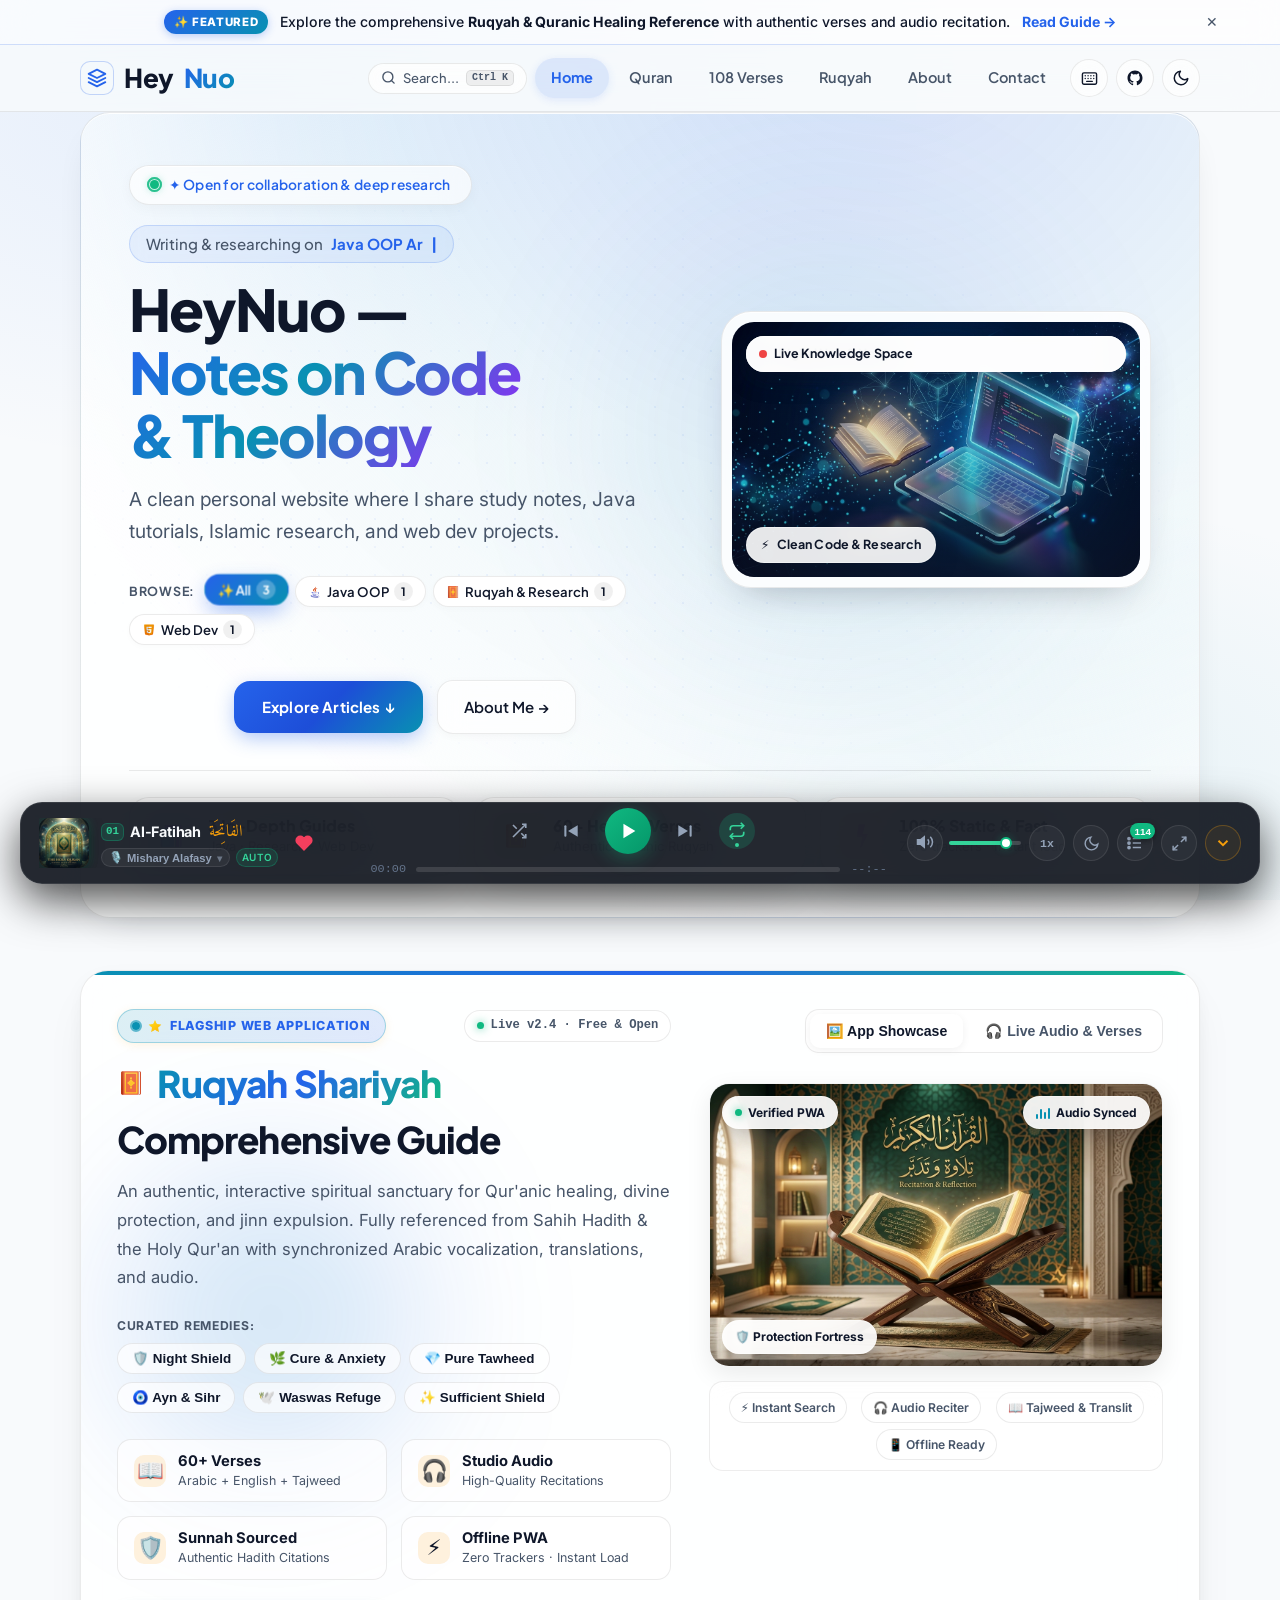
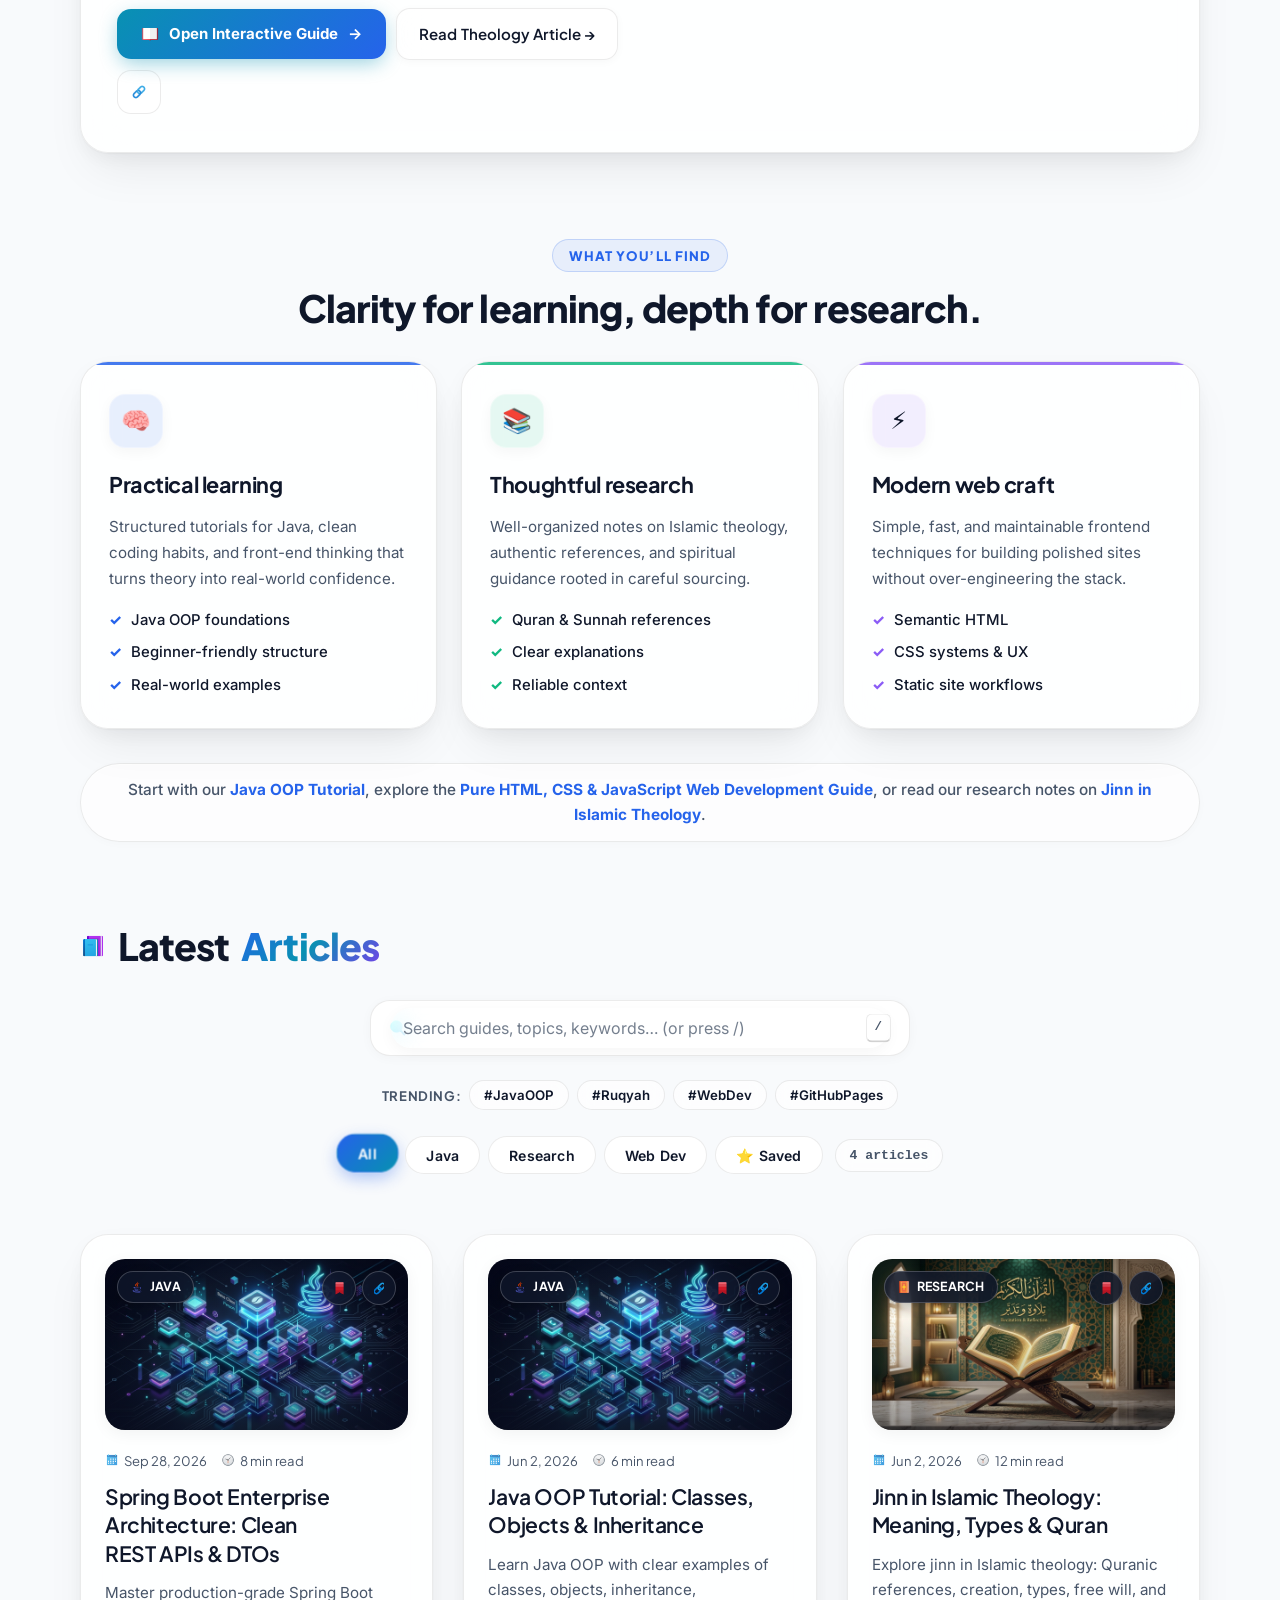
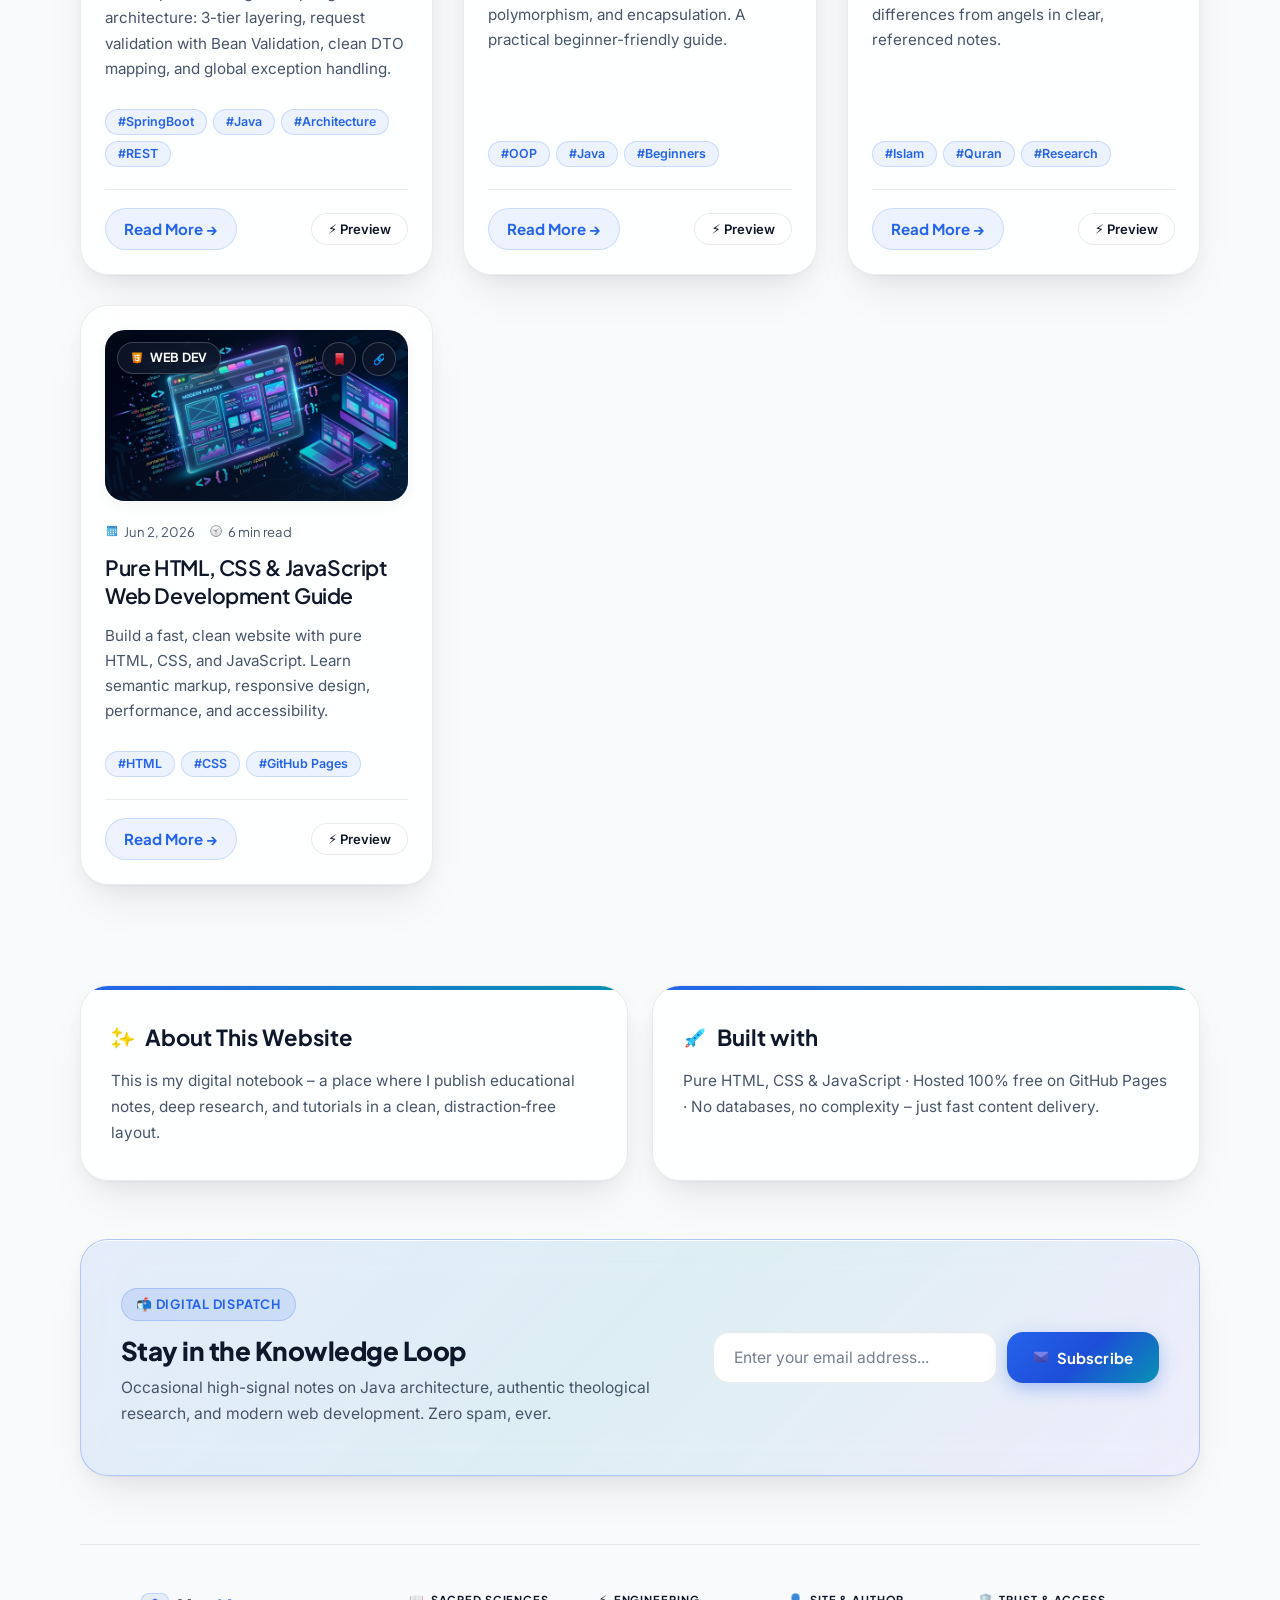
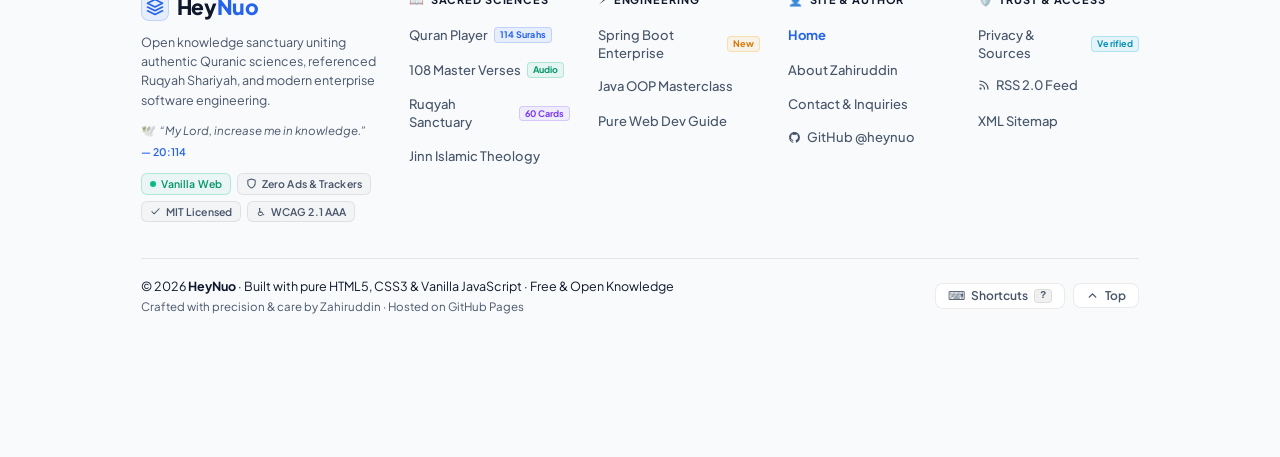
==== commit ad791014: "style(footer): rebuild clean 5-column grid layout with unified baseline and streamlined bottom bar" ====
--- a/index.html
+++ b/index.html
@@ -31,7 +31,8 @@
   <!-- Twitter Card -->
   <meta name="twitter:card" content="summary_large_image">
   <meta name="twitter:title" content="HeyNuo | Java, Web Dev &amp; Islamic Theology Notes">
-  <meta name="twitter:description" content="HeyNuo is a personal knowledge hub with clear notes on Java, web development, and Islamic theology. Fast, simple, and tracker-free.">
+  <meta name="twitter:description"
+    content="HeyNuo is a personal knowledge hub with clear notes on Java, web development, and Islamic theology. Fast, simple, and tracker-free.">
   <meta name="twitter:image" content="https://heynuo.github.io/assets/banners/og-banner.jpg">
 
   <!-- Favicon & PWA Manifest -->
@@ -45,7 +46,9 @@
   <!-- Google Fonts Preconnect & Stylesheet -->
   <link rel="preconnect" href="https://fonts.googleapis.com">
   <link rel="preconnect" href="https://fonts.gstatic.com" crossorigin>
-  <link href="https://fonts.googleapis.com/css2?family=Amiri:ital,wght@0,400;0,700;1,400&family=Inter:wght@400;500;600;700&family=Merriweather:ital,wght@0,300;0,400;0,700;1,300&family=Plus+Jakarta+Sans:wght@400;500;600;700;800&display=swap" rel="stylesheet">
+  <link
+    href="https://fonts.googleapis.com/css2?family=Amiri:ital,wght@0,400;0,700;1,400&family=Inter:wght@400;500;600;700&family=Merriweather:ital,wght@0,300;0,400;0,700;1,300&family=Plus+Jakarta+Sans:wght@400;500;600;700;800&display=swap"
+    rel="stylesheet">
 
   <!-- Shared stylesheet: global styles + home page components -->
   <link rel="stylesheet" href="css/style.css">
@@ -89,7 +92,8 @@
   <aside class="announcement-banner" id="announcementBanner" aria-label="Announcement">
     <div class="announcement-inner">
       <span class="announcement-pill">✨ FEATURED</span>
-      <span class="announcement-message">Explore the comprehensive <strong>Ruqyah &amp; Quranic Healing Reference</strong> with authentic verses and audio recitation.</span>
+      <span class="announcement-message">Explore the comprehensive <strong>Ruqyah &amp; Quranic Healing
+          Reference</strong> with authentic verses and audio recitation.</span>
       <a href="ruqyah.html" class="announcement-cta">Read Guide →</a>
       <button type="button" class="announcement-close" id="announcementClose" aria-label="Close announcement">✕</button>
     </div>
@@ -171,21 +175,28 @@
 
             <div class="hero-typing-wrapper">
               <span>Writing &amp; researching on</span>
-              <span class="hero-rotator" id="heroRotator" data-phrases='["Java OOP Architecture", "Authentic Theological Studies", "Modern Vanilla Web Dev", "High-Performance Clean Code"]'>Java OOP Architecture</span>
+              <span class="hero-rotator" id="heroRotator"
+                data-phrases='["Java OOP Architecture", "Authentic Theological Studies", "Modern Vanilla Web Dev", "High-Performance Clean Code"]'>Java
+                OOP Architecture</span>
               <span class="typing-cursor">|</span>
             </div>
 
             <h1>HeyNuo — <span>Notes on Code &amp; Theology</span></h1>
 
-            <p>A clean personal website where I share study notes, Java tutorials, Islamic research, and web dev projects.
+            <p>A clean personal website where I share study notes, Java tutorials, Islamic research, and web dev
+              projects.
             </p>
 
             <div class="hero-quick-topics">
               <span class="quick-topics-label">Browse:</span>
-              <button type="button" class="quick-topic-pill active" data-category="all">✨ All <span class="quick-topic-count">3</span></button>
-              <button type="button" class="quick-topic-pill" data-category="Java"><img src="assets/icons/java.png" alt="" width="14" height="14"> Java OOP <span class="quick-topic-count">1</span></button>
-              <button type="button" class="quick-topic-pill" data-category="Research"><img src="assets/icons/quran.png" alt="" width="14" height="14"> Ruqyah &amp; Research <span class="quick-topic-count">1</span></button>
-              <button type="button" class="quick-topic-pill" data-category="Web Dev"><img src="assets/icons/html5.png" alt="" width="14" height="14"> Web Dev <span class="quick-topic-count">1</span></button>
+              <button type="button" class="quick-topic-pill active" data-category="all">✨ All <span
+                  class="quick-topic-count">3</span></button>
+              <button type="button" class="quick-topic-pill" data-category="Java"><img src="assets/icons/java.png"
+                  alt="" width="14" height="14"> Java OOP <span class="quick-topic-count">1</span></button>
+              <button type="button" class="quick-topic-pill" data-category="Research"><img src="assets/icons/quran.png"
+                  alt="" width="14" height="14"> Ruqyah &amp; Research <span class="quick-topic-count">1</span></button>
+              <button type="button" class="quick-topic-pill" data-category="Web Dev"><img src="assets/icons/html5.png"
+                  alt="" width="14" height="14"> Web Dev <span class="quick-topic-count">1</span></button>
             </div>
 
             <div class="hero-buttons">
@@ -198,7 +209,8 @@
           <div class="hero-visual-col">
             <div class="hero-showcase">
               <div class="hero-showcase-inner">
-                <img src="assets/banners/hero-banner.jpg" alt="HeyNuo Developer &amp; Knowledge Space Banner" class="hero-showcase-img" fetchpriority="high" width="800" height="500">
+                <img src="assets/banners/hero-banner.jpg" alt="HeyNuo Developer &amp; Knowledge Space Banner"
+                  class="hero-showcase-img" fetchpriority="high" width="800" height="500">
                 <div class="hero-showcase-overlay"></div>
                 <div class="hero-floating-pill hero-pill-top">
                   <span>✦</span> Digital Hub &amp; Notes
@@ -217,23 +229,27 @@
         <!-- Quick Stats Spanning Full Hero Width -->
         <div class="hero-stats">
           <div class="hero-stat">
-            <span class="hero-stat-icon"><img src="assets/icons/books.png" alt="Guides" class="hero-stat-img" width="28" height="28"></span>
+            <span class="hero-stat-icon"><img src="assets/icons/books.png" alt="Guides" class="hero-stat-img" width="28"
+                height="28"></span>
             <div class="hero-stat-info">
               <div class="hero-stat-value"><span class="counter-num" data-target="3">3</span> In-Depth Guides</div>
               <div class="hero-stat-label">Java · Research · Web Dev</div>
             </div>
           </div>
           <div class="hero-stat">
-            <span class="hero-stat-icon"><img src="assets/icons/quran.png" alt="Ruqyah" class="hero-stat-img" width="28" height="28"></span>
+            <span class="hero-stat-icon"><img src="assets/icons/quran.png" alt="Ruqyah" class="hero-stat-img" width="28"
+                height="28"></span>
             <div class="hero-stat-info">
               <div class="hero-stat-value"><span class="counter-num" data-target="60">60</span>+ Healing Verses</div>
               <div class="hero-stat-label">Authentic Quranic Ruqyah</div>
             </div>
           </div>
           <div class="hero-stat">
-            <span class="hero-stat-icon"><img src="assets/icons/lightning.png" alt="Fast" class="hero-stat-img" width="28" height="28"></span>
+            <span class="hero-stat-icon"><img src="assets/icons/lightning.png" alt="Fast" class="hero-stat-img"
+                width="28" height="28"></span>
             <div class="hero-stat-info">
-              <div class="hero-stat-value"><span class="counter-num" data-target="100">100</span>% Static &amp; Fast</div>
+              <div class="hero-stat-value"><span class="counter-num" data-target="100">100</span>% Static &amp; Fast
+              </div>
               <div class="hero-stat-label">Zero trackers · Instant load</div>
             </div>
           </div>
@@ -245,7 +261,7 @@
         <div class="featured-banner" id="featuredRuqyahBanner">
           <div class="featured-ambient-glow" id="featuredAmbientGlow" aria-hidden="true"></div>
           <div class="featured-banner-grid">
-            
+
             <!-- Left Info Column -->
             <div class="featured-banner-info">
               <div class="featured-header-row">
@@ -265,22 +281,30 @@
               </h2>
 
               <p class="featured-banner-desc">
-                An authentic, interactive spiritual sanctuary for Qur'anic healing, divine protection, and jinn expulsion. Fully referenced from Sahih Hadith &amp; the Holy Qur'an with synchronized Arabic vocalization, translations, and audio.
+                An authentic, interactive spiritual sanctuary for Qur'anic healing, divine protection, and jinn
+                expulsion. Fully referenced from Sahih Hadith &amp; the Holy Qur'an with synchronized Arabic
+                vocalization, translations, and audio.
               </p>
 
               <!-- Curated Remedies Topic Chips -->
               <div class="featured-topic-row">
                 <span class="topic-row-label">Curated Remedies:</span>
                 <div class="featured-topic-pills">
-                  <button type="button" class="featured-topic-pill" data-target-verse="0" title="Ayat al-Kursi · Supreme Protection Before Sleep">🛡️ Night Shield</button>
-                  <button type="button" class="featured-topic-pill" data-target-verse="1" title="Surah Al-Fatihah · Spiritual &amp; Physical Cure">🌿 Cure &amp; Anxiety</button>
-                  <button type="button" class="featured-topic-pill" data-target-verse="2" title="Surah Al-Ikhlas · One-Third of the Qur'an">💎 Pure Tawheed</button>
-                  <button type="button" class="featured-topic-pill" data-target-verse="3" title="Surah Al-Falaq · Refuge from Envy &amp; Evil Eye">🧿 Ayn &amp; Sihr</button>
-                  <button type="button" class="featured-topic-pill" data-target-verse="4" title="Surah An-Nas · Refuge from Whispers &amp; Waswas">🕊️ Waswas Refuge</button>
-                  <button type="button" class="featured-topic-pill" data-target-verse="5" title="Amanar-Rasul (Al-Baqarah 285-286) · Night Sufficiency">✨ Sufficient Shield</button>
-                </div>
-              </div>
-              
+                  <button type="button" class="featured-topic-pill" data-target-verse="0"
+                    title="Ayat al-Kursi · Supreme Protection Before Sleep">🛡️ Night Shield</button>
+                  <button type="button" class="featured-topic-pill" data-target-verse="1"
+                    title="Surah Al-Fatihah · Spiritual &amp; Physical Cure">🌿 Cure &amp; Anxiety</button>
+                  <button type="button" class="featured-topic-pill" data-target-verse="2"
+                    title="Surah Al-Ikhlas · One-Third of the Qur'an">💎 Pure Tawheed</button>
+                  <button type="button" class="featured-topic-pill" data-target-verse="3"
+                    title="Surah Al-Falaq · Refuge from Envy &amp; Evil Eye">🧿 Ayn &amp; Sihr</button>
+                  <button type="button" class="featured-topic-pill" data-target-verse="4"
+                    title="Surah An-Nas · Refuge from Whispers &amp; Waswas">🕊️ Waswas Refuge</button>
+                  <button type="button" class="featured-topic-pill" data-target-verse="5"
+                    title="Amanar-Rasul (Al-Baqarah 285-286) · Night Sufficiency">✨ Sufficient Shield</button>
+                </div>
+              </div>
+
               <div class="featured-highlights">
                 <div class="featured-highlight-item" title="60+ Categorized Healing Passages">
                   <span class="featured-highlight-icon">📖</span>
@@ -321,7 +345,8 @@
                 <a href="jinn-islamic-theology.html" class="btn btn-secondary">
                   Read Theology Article →
                 </a>
-                <button type="button" class="featured-share-btn" id="shareRuqyahBtn" aria-label="Copy Guide Link" title="Copy Ruqyah Guide link">
+                <button type="button" class="featured-share-btn" id="shareRuqyahBtn" aria-label="Copy Guide Link"
+                  title="Copy Ruqyah Guide link">
                   <img src="assets/icons/share.png" alt="" width="16" height="16">
                 </button>
               </div>
@@ -331,19 +356,23 @@
             <div class="featured-banner-preview-col">
               <!-- Showcase View Mode Toggle Pills -->
               <div class="preview-mode-switch" role="tablist" aria-label="Showcase View">
-                <button type="button" class="preview-mode-tab active" id="tabAppPreview" role="tab" aria-selected="true" aria-controls="panelAppPreview">
+                <button type="button" class="preview-mode-tab active" id="tabAppPreview" role="tab" aria-selected="true"
+                  aria-controls="panelAppPreview">
                   🖼️ App Showcase
                 </button>
-                <button type="button" class="preview-mode-tab" id="tabLiveSampler" role="tab" aria-selected="false" aria-controls="panelLiveSampler">
+                <button type="button" class="preview-mode-tab" id="tabLiveSampler" role="tab" aria-selected="false"
+                  aria-controls="panelLiveSampler">
                   🎧 Live Audio &amp; Verses
                 </button>
               </div>
 
               <!-- Panel 1: Visual Image Banner & Floating Glass Badges -->
-              <div class="preview-tab-panel active" id="panelAppPreview" role="tabpanel" aria-labelledby="tabAppPreview">
+              <div class="preview-tab-panel active" id="panelAppPreview" role="tabpanel"
+                aria-labelledby="tabAppPreview">
                 <div class="featured-banner-preview">
-                  <img src="assets/banners/ruqyah-theology.jpg" alt="Ruqyah Shariyah Spiritual Guide Banner" width="600" height="375" loading="lazy" class="preview-main-img">
-                  
+                  <img src="assets/banners/ruqyah-theology.jpg" alt="Ruqyah Shariyah Spiritual Guide Banner" width="600"
+                    height="375" loading="lazy" class="preview-main-img">
+
                   <!-- Floating Glass Badges -->
                   <div class="preview-floating-badge badge-top-left">
                     <span class="badge-dot-green"></span> Verified PWA
@@ -384,19 +413,26 @@
                       <span class="sampler-icon">✨</span>
                       <div>
                         <h4 class="sampler-title" id="samplerTitle">Ayat al-Kursi (2:255)</h4>
-                        <span class="sampler-meta" id="samplerMeta">Surah Al-Baqarah · Greatest Verse of Protection</span>
+                        <span class="sampler-meta" id="samplerMeta">Surah Al-Baqarah · Greatest Verse of
+                          Protection</span>
                       </div>
                     </div>
                   </div>
 
                   <!-- Verse Selector Chips (6 Verses) -->
                   <div class="sampler-chip-row" role="radiogroup" aria-label="Select Verse to Preview">
-                    <button type="button" class="sampler-chip active" data-verse="0" role="radio" aria-checked="true">Ayat al-Kursi (2:255)</button>
-                    <button type="button" class="sampler-chip" data-verse="1" role="radio" aria-checked="false">Al-Fatihah (1:1-7)</button>
-                    <button type="button" class="sampler-chip" data-verse="2" role="radio" aria-checked="false">Al-Ikhlas (112)</button>
-                    <button type="button" class="sampler-chip" data-verse="3" role="radio" aria-checked="false">Al-Falaq (113)</button>
-                    <button type="button" class="sampler-chip" data-verse="4" role="radio" aria-checked="false">An-Nas (114)</button>
-                    <button type="button" class="sampler-chip" data-verse="5" role="radio" aria-checked="false">Amanar-Rasul (2:285)</button>
+                    <button type="button" class="sampler-chip active" data-verse="0" role="radio"
+                      aria-checked="true">Ayat al-Kursi (2:255)</button>
+                    <button type="button" class="sampler-chip" data-verse="1" role="radio"
+                      aria-checked="false">Al-Fatihah (1:1-7)</button>
+                    <button type="button" class="sampler-chip" data-verse="2" role="radio"
+                      aria-checked="false">Al-Ikhlas (112)</button>
+                    <button type="button" class="sampler-chip" data-verse="3" role="radio" aria-checked="false">Al-Falaq
+                      (113)</button>
+                    <button type="button" class="sampler-chip" data-verse="4" role="radio" aria-checked="false">An-Nas
+                      (114)</button>
+                    <button type="button" class="sampler-chip" data-verse="5" role="radio"
+                      aria-checked="false">Amanar-Rasul (2:285)</button>
                   </div>
 
                   <!-- Verse Arabic & English Display -->
@@ -404,31 +440,39 @@
                     <!-- Tool buttons: Font resize, Transliteration toggle, Copy -->
                     <div class="sampler-tools-row">
                       <div class="sampler-font-controls">
-                        <button type="button" class="sampler-tool-btn" id="samplerFontDec" title="Smaller font size">A-</button>
-                        <button type="button" class="sampler-tool-btn" id="samplerFontInc" title="Larger font size">A+</button>
-                        <button type="button" class="sampler-tool-btn active" id="samplerTranslitToggle" title="Toggle transliteration">🔤 Translit</button>
+                        <button type="button" class="sampler-tool-btn" id="samplerFontDec"
+                          title="Smaller font size">A-</button>
+                        <button type="button" class="sampler-tool-btn" id="samplerFontInc"
+                          title="Larger font size">A+</button>
+                        <button type="button" class="sampler-tool-btn active" id="samplerTranslitToggle"
+                          title="Toggle transliteration">🔤 Translit</button>
                       </div>
-                      <button type="button" class="sampler-tool-btn sampler-copy-verse-btn" id="samplerCopyVerseBtn" title="Copy verse & translation">
+                      <button type="button" class="sampler-tool-btn sampler-copy-verse-btn" id="samplerCopyVerseBtn"
+                        title="Copy verse & translation">
                         📋 Copy
                       </button>
                     </div>
 
                     <div class="sampler-arabic" id="samplerArabic" dir="rtl" lang="ar">
-                      اللَّهُ لَا إِلَٰهَ إِلَّا هُوَ الْحَيُّ الْقَيُّومُ ۚ لَا تَأْخُذُهُ سِنَةٌ وَلَا نَوْمٌ ۚ لَّهُ مَا فِي السَّمَاوَاتِ وَمَا فِي الْأَرْضِ
+                      اللَّهُ لَا إِلَٰهَ إِلَّا هُوَ الْحَيُّ الْقَيُّومُ ۚ لَا تَأْخُذُهُ سِنَةٌ وَلَا نَوْمٌ ۚ لَّهُ
+                      مَا فِي السَّمَاوَاتِ وَمَا فِي الْأَرْضِ
                     </div>
 
                     <div class="sampler-translit" id="samplerTranslit">
-                      "Allāhu lā ilāha illā Huwa, Al-Ḥayyul-Qayyūm. Lā ta'khudhuhū sinatuw-wa lā nawm, lahū mā fis-samāwāti wa mā fil-arḍ..."
+                      "Allāhu lā ilāha illā Huwa, Al-Ḥayyul-Qayyūm. Lā ta'khudhuhū sinatuw-wa lā nawm, lahū mā
+                      fis-samāwāti wa mā fil-arḍ..."
                     </div>
 
                     <div class="sampler-translation" id="samplerTranslation">
-                      "Allah! There is no deity except Him, the Ever-Living, the Sustainer of all existence. Neither drowsiness overtakes Him nor sleep..."
+                      "Allah! There is no deity except Him, the Ever-Living, the Sustainer of all existence. Neither
+                      drowsiness overtakes Him nor sleep..."
                     </div>
                   </div>
 
                   <!-- Audio Timeline Scrubber -->
                   <div class="sampler-scrubber-container">
-                    <div class="sampler-scrubber-track" id="samplerScrubTrack" role="slider" aria-label="Audio scrubber" aria-valuemin="0" aria-valuemax="100" aria-valuenow="0">
+                    <div class="sampler-scrubber-track" id="samplerScrubTrack" role="slider" aria-label="Audio scrubber"
+                      aria-valuemin="0" aria-valuemax="100" aria-valuenow="0">
                       <div class="sampler-scrub-fill" id="samplerScrubFill"></div>
                       <div class="sampler-scrub-thumb" id="samplerScrubThumb"></div>
                     </div>
@@ -439,7 +483,8 @@
                   </div>
 
                   <!-- Real-time Audio Visualizer Canvas -->
-                  <canvas class="sampler-visualizer-canvas" id="samplerVisualizerCanvas" width="560" height="38" aria-hidden="true"></canvas>
+                  <canvas class="sampler-visualizer-canvas" id="samplerVisualizerCanvas" width="560" height="38"
+                    aria-hidden="true"></canvas>
 
                   <!-- Player Controls -->
                   <div class="sampler-player" id="samplerPlayer">
@@ -448,7 +493,7 @@
                         <span class="play-icon" id="playIcon">▶</span>
                         <span id="playBtnText">Play Recitation</span>
                       </button>
-                      
+
                       <div class="sampler-audio-indicator" id="samplerAudioIndicator" aria-hidden="true">
                         <span class="wave-bar"></span>
                         <span class="wave-bar"></span>
@@ -460,12 +505,18 @@
 
                     <div class="sampler-player-right">
                       <div class="sampler-volume-control" title="Volume slider">
-                        <button type="button" class="sampler-ctrl-btn" id="samplerMuteBtn" title="Toggle mute" aria-pressed="false">🔊</button>
-                        <input type="range" class="sampler-volume-slider" id="samplerVolumeSlider" min="0" max="1" step="0.05" value="1" aria-label="Recitation volume">
+                        <button type="button" class="sampler-ctrl-btn" id="samplerMuteBtn" title="Toggle mute"
+                          aria-pressed="false">🔊</button>
+                        <input type="range" class="sampler-volume-slider" id="samplerVolumeSlider" min="0" max="1"
+                          step="0.05" value="1" aria-label="Recitation volume">
                       </div>
-                      <button type="button" class="sampler-ctrl-btn sampler-speed-btn" id="samplerSpeedBtn" title="Playback speed (0.75x, 1x, 1.25x, 1.5x)" aria-label="Playback speed">1x</button>
-                      <button type="button" class="sampler-ctrl-btn sampler-loop-btn" id="samplerLoopBtn" title="Repetition: 1x, 3x (Sunnah), 7x (Prophetic), or ∞ Continuous" aria-pressed="false"><span class="loop-icon">🔁</span> <span class="loop-count" id="samplerLoopCount">1x</span></button>
-                      <button type="button" class="sampler-ctrl-btn sampler-autonext-btn" id="samplerAutoNextBtn" title="Auto-advance to next verse" aria-pressed="false">⏭ Auto</button>
+                      <button type="button" class="sampler-ctrl-btn sampler-speed-btn" id="samplerSpeedBtn"
+                        title="Playback speed (0.75x, 1x, 1.25x, 1.5x)" aria-label="Playback speed">1x</button>
+                      <button type="button" class="sampler-ctrl-btn sampler-loop-btn" id="samplerLoopBtn"
+                        title="Repetition: 1x, 3x (Sunnah), 7x (Prophetic), or ∞ Continuous" aria-pressed="false"><span
+                          class="loop-icon">🔁</span> <span class="loop-count" id="samplerLoopCount">1x</span></button>
+                      <button type="button" class="sampler-ctrl-btn sampler-autonext-btn" id="samplerAutoNextBtn"
+                        title="Auto-advance to next verse" aria-pressed="false">⏭ Auto</button>
                       <div class="sampler-reciter-tag">
                         🎙️ Mishary Alafasy
                       </div>
@@ -473,7 +524,8 @@
                   </div>
 
                   <!-- Hidden native audio element -->
-                  <audio id="samplerAudioElement" preload="none" src="https://everyayah.com/data/Alafasy_128kbps/002255.mp3"></audio>
+                  <audio id="samplerAudioElement" preload="none"
+                    src="https://everyayah.com/data/Alafasy_128kbps/002255.mp3"></audio>
                 </div>
               </div>
 
@@ -493,7 +545,8 @@
           <article class="value-card">
             <div class="value-icon" aria-hidden="true">🧠</div>
             <h3>Practical learning</h3>
-            <p>Structured tutorials for Java, clean coding habits, and front-end thinking that turns theory into real-world confidence.</p>
+            <p>Structured tutorials for Java, clean coding habits, and front-end thinking that turns theory into
+              real-world confidence.</p>
             <ul>
               <li>Java OOP foundations</li>
               <li>Beginner-friendly structure</li>
@@ -504,7 +557,8 @@
           <article class="value-card">
             <div class="value-icon" aria-hidden="true">📚</div>
             <h3>Thoughtful research</h3>
-            <p>Well-organized notes on Islamic theology, authentic references, and spiritual guidance rooted in careful sourcing.</p>
+            <p>Well-organized notes on Islamic theology, authentic references, and spiritual guidance rooted in careful
+              sourcing.</p>
             <ul>
               <li>Quran &amp; Sunnah references</li>
               <li>Clear explanations</li>
@@ -515,7 +569,8 @@
           <article class="value-card">
             <div class="value-icon" aria-hidden="true">⚡</div>
             <h3>Modern web craft</h3>
-            <p>Simple, fast, and maintainable frontend techniques for building polished sites without over-engineering the stack.</p>
+            <p>Simple, fast, and maintainable frontend techniques for building polished sites without over-engineering
+              the stack.</p>
             <ul>
               <li>Semantic HTML</li>
               <li>CSS systems &amp; UX</li>
@@ -525,21 +580,27 @@
         </div>
 
         <div class="value-cta">
-          <p>Start with our <a href="java-oop.html">Java OOP Tutorial</a>, explore the <a href="web-dev-guide.html">Pure HTML, CSS &amp; JavaScript Web Development Guide</a>, or read our research notes on <a href="jinn-islamic-theology.html">Jinn in Islamic Theology</a>.</p>
+          <p>Start with our <a href="java-oop.html">Java OOP Tutorial</a>, explore the <a href="web-dev-guide.html">Pure
+              HTML, CSS &amp; JavaScript Web Development Guide</a>, or read our research notes on <a
+              href="jinn-islamic-theology.html">Jinn in Islamic Theology</a>.</p>
         </div>
       </section>
 
       <!-- ===== Articles ===== -->
       <section id="articles">
-        <h2 class="section-title"><img src="assets/icons/books.png" alt="" class="inline-title-icon" width="26" height="26"> Latest <span>Articles</span></h2>
+        <h2 class="section-title"><img src="assets/icons/books.png" alt="" class="inline-title-icon" width="26"
+            height="26"> Latest <span>Articles</span></h2>
         <div class="toolbar">
           <div class="search-wrapper" id="searchWrapper">
-            <span class="search-icon" aria-hidden="true"><img src="assets/icons/search.png" alt="" width="18" height="18"></span>
-            <input type="search" id="searchInput" class="search-box" placeholder="Search guides, topics, keywords… (or press /)"
-              autocomplete="off" aria-label="Search articles" spellcheck="false">
+            <span class="search-icon" aria-hidden="true"><img src="assets/icons/search.png" alt="" width="18"
+                height="18"></span>
+            <input type="search" id="searchInput" class="search-box"
+              placeholder="Search guides, topics, keywords… (or press /)" autocomplete="off"
+              aria-label="Search articles" spellcheck="false">
             <span class="search-match-count" id="searchMatchCount"></span>
             <kbd class="search-kbd" id="searchKbd">/</kbd>
-            <button type="button" class="search-clear" id="searchClear" aria-label="Clear search" title="Clear search (Esc)">✕</button>
+            <button type="button" class="search-clear" id="searchClear" aria-label="Clear search"
+              title="Clear search (Esc)">✕</button>
             <div class="search-dropdown" id="searchDropdown" role="listbox" aria-label="Search suggestions"></div>
           </div>
 
@@ -563,18 +624,30 @@
           <!-- Static fallback for SEO &amp; no-JS visitors; replaced by js/script.js -->
           <article class="card">
             <div class="card-banner-box">
-              <img src="assets/banners/spring-boot.jpg" alt="Spring Boot Enterprise Architecture: Clean REST APIs &amp; DTOs" class="card-banner-img" loading="lazy" width="600" height="338">
+              <img src="assets/banners/spring-boot.jpg"
+                alt="Spring Boot Enterprise Architecture: Clean REST APIs &amp; DTOs" class="card-banner-img"
+                loading="lazy" width="600" height="338">
               <div class="card-banner-overlay"></div>
-              <span class="card-banner-category"><img src="assets/icons/java.png" alt="" class="badge-icon" width="14" height="14"> Java</span>
+              <span class="card-banner-category"><img src="assets/icons/java.png" alt="" class="badge-icon" width="14"
+                  height="14"> Java</span>
               <div class="card-banner-actions">
-                <button type="button" class="card-bookmark-btn" data-url="spring-boot-architecture.html" data-title="Spring Boot Enterprise Architecture: Clean REST APIs &amp; DTOs" title="Save article" aria-label="Bookmark article"><img src="assets/icons/bookmark.png" alt="" class="btn-icon" width="14" height="14"> <span>Save</span></button>
-                <button type="button" class="card-share-btn" data-url="spring-boot-architecture.html" title="Copy article link" aria-label="Copy article link"><img src="assets/icons/share.png" alt="" class="btn-icon" width="14" height="14"> <span>Share</span></button>
+                <button type="button" class="card-bookmark-btn" data-url="spring-boot-architecture.html"
+                  data-title="Spring Boot Enterprise Architecture: Clean REST APIs &amp; DTOs" title="Save article"
+                  aria-label="Bookmark article"><img src="assets/icons/bookmark.png" alt="" class="btn-icon" width="14"
+                    height="14"> <span>Save</span></button>
+                <button type="button" class="card-share-btn" data-url="spring-boot-architecture.html"
+                  title="Copy article link" aria-label="Copy article link"><img src="assets/icons/share.png" alt=""
+                    class="btn-icon" width="14" height="14"> <span>Share</span></button>
               </div>
             </div>
             <div class="card-body">
-              <div class="card-meta"><span><img src="assets/icons/calendar.png" alt="" class="meta-icon" width="14" height="14"> Sep 28, 2026</span><span><img src="assets/icons/clock.png" alt="" class="meta-icon" width="14" height="14"> 8 min read</span></div>
-              <h3><a href="spring-boot-architecture.html">Spring Boot Enterprise Architecture: Clean REST APIs &amp; DTOs</a></h3>
-              <p>Master production-grade Spring Boot architecture: 3-tier layering, request validation with Bean Validation, clean DTO mapping, and global exception handling.</p>
+              <div class="card-meta"><span><img src="assets/icons/calendar.png" alt="" class="meta-icon" width="14"
+                    height="14"> Sep 28, 2026</span><span><img src="assets/icons/clock.png" alt="" class="meta-icon"
+                    width="14" height="14"> 8 min read</span></div>
+              <h3><a href="spring-boot-architecture.html">Spring Boot Enterprise Architecture: Clean REST APIs &amp;
+                  DTOs</a></h3>
+              <p>Master production-grade Spring Boot architecture: 3-tier layering, request validation with Bean
+                Validation, clean DTO mapping, and global exception handling.</p>
               <div class="card-tags">
                 <span class="tag-pill">#SpringBoot</span>
                 <span class="tag-pill">#Java</span>
@@ -583,23 +656,34 @@
             </div>
             <div class="card-footer">
               <a href="spring-boot-architecture.html" class="read-more">Read More →</a>
-              <button type="button" class="card-preview-btn" data-link="spring-boot-architecture.html" title="Quick Key Takeaways" aria-label="Quick Key Takeaways">⚡ Preview</button>
+              <button type="button" class="card-preview-btn" data-link="spring-boot-architecture.html"
+                title="Quick Key Takeaways" aria-label="Quick Key Takeaways">⚡ Preview</button>
             </div>
           </article>
           <article class="card">
             <div class="card-banner-box">
-              <img src="assets/banners/java-oop.jpg" alt="Java OOP Tutorial: Classes, Objects &amp; Inheritance" class="card-banner-img" loading="lazy" width="600" height="338">
+              <img src="assets/banners/java-oop.jpg" alt="Java OOP Tutorial: Classes, Objects &amp; Inheritance"
+                class="card-banner-img" loading="lazy" width="600" height="338">
               <div class="card-banner-overlay"></div>
-              <span class="card-banner-category"><img src="assets/icons/java.png" alt="" class="badge-icon" width="14" height="14"> Java</span>
+              <span class="card-banner-category"><img src="assets/icons/java.png" alt="" class="badge-icon" width="14"
+                  height="14"> Java</span>
               <div class="card-banner-actions">
-                <button type="button" class="card-bookmark-btn" data-url="java-oop.html" data-title="Java OOP Tutorial: Classes, Objects &amp; Inheritance" title="Save article" aria-label="Bookmark article"><img src="assets/icons/bookmark.png" alt="" class="btn-icon" width="14" height="14"> <span>Save</span></button>
-                <button type="button" class="card-share-btn" data-url="java-oop.html" title="Copy article link" aria-label="Copy article link"><img src="assets/icons/share.png" alt="" class="btn-icon" width="14" height="14"> <span>Share</span></button>
+                <button type="button" class="card-bookmark-btn" data-url="java-oop.html"
+                  data-title="Java OOP Tutorial: Classes, Objects &amp; Inheritance" title="Save article"
+                  aria-label="Bookmark article"><img src="assets/icons/bookmark.png" alt="" class="btn-icon" width="14"
+                    height="14"> <span>Save</span></button>
+                <button type="button" class="card-share-btn" data-url="java-oop.html" title="Copy article link"
+                  aria-label="Copy article link"><img src="assets/icons/share.png" alt="" class="btn-icon" width="14"
+                    height="14"> <span>Share</span></button>
               </div>
             </div>
             <div class="card-body">
-              <div class="card-meta"><span><img src="assets/icons/calendar.png" alt="" class="meta-icon" width="14" height="14"> Jun 2, 2026</span><span><img src="assets/icons/clock.png" alt="" class="meta-icon" width="14" height="14"> 6 min read</span></div>
+              <div class="card-meta"><span><img src="assets/icons/calendar.png" alt="" class="meta-icon" width="14"
+                    height="14"> Jun 2, 2026</span><span><img src="assets/icons/clock.png" alt="" class="meta-icon"
+                    width="14" height="14"> 6 min read</span></div>
               <h3><a href="java-oop.html">Java OOP Tutorial: Classes, Objects &amp; Inheritance</a></h3>
-              <p>Learn Java OOP with clear examples of classes, objects, inheritance, polymorphism, and encapsulation. A practical beginner-friendly guide.</p>
+              <p>Learn Java OOP with clear examples of classes, objects, inheritance, polymorphism, and encapsulation. A
+                practical beginner-friendly guide.</p>
               <div class="card-tags">
                 <span class="tag-pill">#OOP</span>
                 <span class="tag-pill">#Java</span>
@@ -608,23 +692,34 @@
             </div>
             <div class="card-footer">
               <a href="java-oop.html" class="read-more">Read More →</a>
-              <button type="button" class="card-preview-btn" data-link="java-oop.html" title="Quick Key Takeaways" aria-label="Quick Key Takeaways">⚡ Preview</button>
+              <button type="button" class="card-preview-btn" data-link="java-oop.html" title="Quick Key Takeaways"
+                aria-label="Quick Key Takeaways">⚡ Preview</button>
             </div>
           </article>
           <article class="card">
             <div class="card-banner-box">
-              <img src="assets/banners/ruqyah-theology.jpg" alt="Jinn in Islamic Theology: Meaning, Types &amp; Quran" class="card-banner-img" loading="lazy" width="600" height="338">
+              <img src="assets/banners/ruqyah-theology.jpg" alt="Jinn in Islamic Theology: Meaning, Types &amp; Quran"
+                class="card-banner-img" loading="lazy" width="600" height="338">
               <div class="card-banner-overlay"></div>
-              <span class="card-banner-category"><img src="assets/icons/quran.png" alt="" class="badge-icon" width="14" height="14"> Research</span>
+              <span class="card-banner-category"><img src="assets/icons/quran.png" alt="" class="badge-icon" width="14"
+                  height="14"> Research</span>
               <div class="card-banner-actions">
-                <button type="button" class="card-bookmark-btn" data-url="jinn-islamic-theology.html" data-title="Jinn in Islamic Theology: Meaning, Types &amp; Quran" title="Save article" aria-label="Bookmark article"><img src="assets/icons/bookmark.png" alt="" class="btn-icon" width="14" height="14"> <span>Save</span></button>
-                <button type="button" class="card-share-btn" data-url="jinn-islamic-theology.html" title="Copy article link" aria-label="Copy article link"><img src="assets/icons/share.png" alt="" class="btn-icon" width="14" height="14"> <span>Share</span></button>
+                <button type="button" class="card-bookmark-btn" data-url="jinn-islamic-theology.html"
+                  data-title="Jinn in Islamic Theology: Meaning, Types &amp; Quran" title="Save article"
+                  aria-label="Bookmark article"><img src="assets/icons/bookmark.png" alt="" class="btn-icon" width="14"
+                    height="14"> <span>Save</span></button>
+                <button type="button" class="card-share-btn" data-url="jinn-islamic-theology.html"
+                  title="Copy article link" aria-label="Copy article link"><img src="assets/icons/share.png" alt=""
+                    class="btn-icon" width="14" height="14"> <span>Share</span></button>
               </div>
             </div>
             <div class="card-body">
-              <div class="card-meta"><span><img src="assets/icons/calendar.png" alt="" class="meta-icon" width="14" height="14"> Jun 2, 2026</span><span><img src="assets/icons/clock.png" alt="" class="meta-icon" width="14" height="14"> 15 min read</span></div>
+              <div class="card-meta"><span><img src="assets/icons/calendar.png" alt="" class="meta-icon" width="14"
+                    height="14"> Jun 2, 2026</span><span><img src="assets/icons/clock.png" alt="" class="meta-icon"
+                    width="14" height="14"> 15 min read</span></div>
               <h3><a href="jinn-islamic-theology.html">Jinn in Islamic Theology: Meaning, Types &amp; Quran</a></h3>
-              <p>Explore jinn in Islamic theology: Quranic references, creation, types, free will, and differences from angels in clear, referenced notes.</p>
+              <p>Explore jinn in Islamic theology: Quranic references, creation, types, free will, and differences from
+                angels in clear, referenced notes.</p>
               <div class="card-tags">
                 <span class="tag-pill">#Islam</span>
                 <span class="tag-pill">#Quran</span>
@@ -633,23 +728,34 @@
             </div>
             <div class="card-footer">
               <a href="jinn-islamic-theology.html" class="read-more">Read More →</a>
-              <button type="button" class="card-preview-btn" data-link="jinn-islamic-theology.html" title="Quick Key Takeaways" aria-label="Quick Key Takeaways">⚡ Preview</button>
+              <button type="button" class="card-preview-btn" data-link="jinn-islamic-theology.html"
+                title="Quick Key Takeaways" aria-label="Quick Key Takeaways">⚡ Preview</button>
             </div>
           </article>
           <article class="card">
             <div class="card-banner-box">
-              <img src="assets/banners/web-dev.jpg" alt="Pure HTML, CSS &amp; JavaScript Web Development Guide" class="card-banner-img" loading="lazy" width="600" height="338">
+              <img src="assets/banners/web-dev.jpg" alt="Pure HTML, CSS &amp; JavaScript Web Development Guide"
+                class="card-banner-img" loading="lazy" width="600" height="338">
               <div class="card-banner-overlay"></div>
-              <span class="card-banner-category"><img src="assets/icons/html5.png" alt="" class="badge-icon" width="14" height="14"> Web Dev</span>
+              <span class="card-banner-category"><img src="assets/icons/html5.png" alt="" class="badge-icon" width="14"
+                  height="14"> Web Dev</span>
               <div class="card-banner-actions">
-                <button type="button" class="card-bookmark-btn" data-url="web-dev-guide.html" data-title="Pure HTML, CSS &amp; JavaScript Web Development Guide" title="Save article" aria-label="Bookmark article"><img src="assets/icons/bookmark.png" alt="" class="btn-icon" width="14" height="14"> <span>Save</span></button>
-                <button type="button" class="card-share-btn" data-url="web-dev-guide.html" title="Copy article link" aria-label="Copy article link"><img src="assets/icons/share.png" alt="" class="btn-icon" width="14" height="14"> <span>Share</span></button>
+                <button type="button" class="card-bookmark-btn" data-url="web-dev-guide.html"
+                  data-title="Pure HTML, CSS &amp; JavaScript Web Development Guide" title="Save article"
+                  aria-label="Bookmark article"><img src="assets/icons/bookmark.png" alt="" class="btn-icon" width="14"
+                    height="14"> <span>Save</span></button>
+                <button type="button" class="card-share-btn" data-url="web-dev-guide.html" title="Copy article link"
+                  aria-label="Copy article link"><img src="assets/icons/share.png" alt="" class="btn-icon" width="14"
+                    height="14"> <span>Share</span></button>
               </div>
             </div>
             <div class="card-body">
-              <div class="card-meta"><span><img src="assets/icons/calendar.png" alt="" class="meta-icon" width="14" height="14"> Jun 2, 2026</span><span><img src="assets/icons/clock.png" alt="" class="meta-icon" width="14" height="14"> 10 min read</span></div>
+              <div class="card-meta"><span><img src="assets/icons/calendar.png" alt="" class="meta-icon" width="14"
+                    height="14"> Jun 2, 2026</span><span><img src="assets/icons/clock.png" alt="" class="meta-icon"
+                    width="14" height="14"> 10 min read</span></div>
               <h3><a href="web-dev-guide.html">Pure HTML, CSS &amp; JavaScript Web Development Guide</a></h3>
-              <p>Build a fast, clean website with pure HTML, CSS, and JavaScript. Learn semantic markup, responsive design, performance, and accessibility.</p>
+              <p>Build a fast, clean website with pure HTML, CSS, and JavaScript. Learn semantic markup, responsive
+                design, performance, and accessibility.</p>
               <div class="card-tags">
                 <span class="tag-pill">#HTML</span>
                 <span class="tag-pill">#CSS</span>
@@ -658,7 +764,8 @@
             </div>
             <div class="card-footer">
               <a href="web-dev-guide.html" class="read-more">Read More →</a>
-              <button type="button" class="card-preview-btn" data-link="web-dev-guide.html" title="Quick Key Takeaways" aria-label="Quick Key Takeaways">⚡ Preview</button>
+              <button type="button" class="card-preview-btn" data-link="web-dev-guide.html" title="Quick Key Takeaways"
+                aria-label="Quick Key Takeaways">⚡ Preview</button>
             </div>
           </article>
         </div>
@@ -667,12 +774,14 @@
       <!-- ===== About Blurb ===== -->
       <section class="about" aria-label="About this website">
         <article class="about-box">
-          <h2><img src="assets/icons/sparkles.png" alt="" class="inline-title-icon" width="24" height="24"> About This Website</h2>
+          <h2><img src="assets/icons/sparkles.png" alt="" class="inline-title-icon" width="24" height="24"> About This
+            Website</h2>
           <p>This is my digital notebook – a place where I publish educational notes, deep research, and tutorials in a
             clean, distraction‑free layout.</p>
         </article>
         <article class="about-box">
-          <h2><img src="assets/icons/rocket.png" alt="" class="inline-title-icon" width="24" height="24"> Built with</h2>
+          <h2><img src="assets/icons/rocket.png" alt="" class="inline-title-icon" width="24" height="24"> Built with
+          </h2>
           <p>Pure HTML, CSS &amp; JavaScript · Hosted 100% free on GitHub Pages · No databases, no complexity – just
             fast content delivery.</p>
         </article>
@@ -685,11 +794,14 @@
             <div class="dispatch-info">
               <span class="dispatch-badge">📬 Digital Dispatch</span>
               <h3>Stay in the Knowledge Loop</h3>
-              <p>Occasional high-signal notes on Java architecture, authentic theological research, and modern web development. Zero spam, ever.</p>
+              <p>Occasional high-signal notes on Java architecture, authentic theological research, and modern web
+                development. Zero spam, ever.</p>
             </div>
             <form class="dispatch-form" id="dispatchForm">
-              <input type="email" class="dispatch-input" id="dispatchEmail" placeholder="Enter your email address..." required aria-label="Your email address">
-              <button type="submit" class="btn btn-primary"><img src="assets/icons/email.png" alt="" class="btn-icon" width="16" height="16"> Subscribe</button>
+              <input type="email" class="dispatch-input" id="dispatchEmail" placeholder="Enter your email address..."
+                required aria-label="Your email address">
+              <button type="submit" class="btn btn-primary"><img src="assets/icons/email.png" alt="" class="btn-icon"
+                  width="16" height="16"> Subscribe</button>
             </form>
           </div>
         </div>
@@ -697,198 +809,180 @@
     </main>
 
     <footer role="contentinfo">
-      <!-- Ambient Top Accent Glow Line -->
-      <div class="footer-glow-line" aria-hidden="true"></div>
-
-      <div class="footer-wrap container">
-        <!-- Interactive Quick Discovery Bar -->
-        <div class="footer-discovery-bar">
-          <div class="footer-quote">
-            <span class="quote-icon" aria-hidden="true">🕊️</span>
-            <span class="quote-text">“And say: My Lord, increase me in knowledge.”</span>
-            <cite class="quote-ref">— Surah Ta-Ha (20:114)</cite>
-          </div>
-          <div class="footer-quick-tools">
-            <button type="button" class="footer-search-trigger" id="footerSearchTrigger" aria-label="Open command palette search (Ctrl+K)">
-              <svg width="14" height="14" viewBox="0 0 24 24" fill="none" stroke="currentColor" stroke-width="2.2" stroke-linecap="round" stroke-linejoin="round" aria-hidden="true"><circle cx="11" cy="11" r="8"></circle><line x1="21" y1="21" x2="16.65" y2="16.65"></line></svg>
-              <span>Quick Search</span>
-              <kbd class="footer-mini-kbd">Ctrl K</kbd>
-            </button>
-            <button type="button" class="footer-shortcut-trigger shortcut-help-btn" id="footerShortcutBtn" aria-label="View keyboard shortcuts (?)">
-              <span aria-hidden="true">⌨️</span>
-              <span>Hotkeys</span>
-              <kbd class="footer-mini-kbd">?</kbd>
-            </button>
-          </div>
-        </div>
-
-        <!-- Main Footer Grid -->
-        <div class="footer-top">
-          <!-- Brand & Mission Column -->
-          <div class="footer-brand-col">
-            <a href="index.html" class="footer-logo" aria-label="HeyNuo Homepage">
+      <div class="footer-container">
+        <!-- Main 5-Column Grid -->
+        <div class="footer-grid">
+          <!-- Column 1: HeyNuo Brand & About -->
+          <div class="footer-col footer-col-brand">
+            <a href="index.html" class="footer-brand-logo" aria-label="HeyNuo Homepage">
               <span class="logo-mark" aria-hidden="true">
-                <svg width="22" height="22" viewBox="0 0 24 24" fill="none" stroke="currentColor" stroke-width="2.2" stroke-linecap="round" stroke-linejoin="round">
+                <svg width="18" height="18" viewBox="0 0 24 24" fill="none" stroke="currentColor" stroke-width="2.2" stroke-linecap="round" stroke-linejoin="round">
                   <path d="M12 2L2 7l10 5 10-5-10-5z"></path>
                   <path d="M2 17l10 5 10-5"></path>
                   <path d="M2 12l10 5 10-5"></path>
                 </svg>
               </span>
-              <span class="footer-logo-text">Hey<span>Nuo</span></span>
+              <span class="footer-logo-name">Hey<span>Nuo</span></span>
             </a>
-            <p class="footer-desc">
-              Open knowledge sanctuary uniting authentic Quranic sciences, referenced Ruqyah Shariyah, and modern enterprise software engineering. Ad-free, privacy-first, and freely accessible to all.
+            <p class="footer-brand-desc">
+              Open knowledge sanctuary uniting authentic Quranic sciences, referenced Ruqyah Shariyah, and modern enterprise software engineering.
             </p>
-            <div class="footer-badges">
-              <span class="footer-badge status-live">
+            <p class="footer-brand-motto">
+              <span class="motto-icon" aria-hidden="true">🕊️</span>
+              <span>“My Lord, increase me in knowledge.”</span>
+              <cite>— 20:114</cite>
+            </p>
+            <div class="footer-badges-grid">
+              <span class="footer-badge badge-vanilla">
                 <span class="badge-beacon" aria-hidden="true"></span>
-                <span>Vanilla Web (0kb libs)</span>
+                <span>Vanilla Web</span>
               </span>
               <span class="footer-badge">
-                <svg width="12" height="12" viewBox="0 0 24 24" fill="none" stroke="currentColor" stroke-width="2.2" stroke-linecap="round" stroke-linejoin="round" aria-hidden="true"><path d="M12 22s8-4 8-10V5l-8-3-8 3v7c0 6 8 10 8 10z"></path></svg>
+                <svg width="11" height="11" viewBox="0 0 24 24" fill="none" stroke="currentColor" stroke-width="2.2" stroke-linecap="round" stroke-linejoin="round" aria-hidden="true"><path d="M12 22s8-4 8-10V5l-8-3-8 3v7c0 6 8 10 8 10z"></path></svg>
                 <span>Zero Ads &amp; Trackers</span>
               </span>
               <span class="footer-badge">
-                <svg width="12" height="12" viewBox="0 0 24 24" fill="none" stroke="currentColor" stroke-width="2.2" stroke-linecap="round" stroke-linejoin="round" aria-hidden="true"><polyline points="20 6 9 17 4 12"></polyline></svg>
+                <svg width="11" height="11" viewBox="0 0 24 24" fill="none" stroke="currentColor" stroke-width="2.2" stroke-linecap="round" stroke-linejoin="round" aria-hidden="true"><polyline points="20 6 9 17 4 12"></polyline></svg>
                 <span>MIT Licensed</span>
               </span>
               <span class="footer-badge">
-                <span aria-hidden="true">♿</span>
+                <span class="badge-icon-txt" aria-hidden="true">♿</span>
                 <span>WCAG 2.1 AAA</span>
               </span>
             </div>
           </div>
 
-          <!-- Navigation Columns -->
-          <nav class="footer-nav-grid" aria-label="Footer Navigation">
-            <div class="footer-col">
-              <h4 class="footer-heading">
-                <span class="heading-icon" aria-hidden="true">📖</span>
-                <span>Sacred Sciences</span>
-              </h4>
-              <ul class="footer-list">
-                <li>
-                  <a href="quran.html" data-nav="quran">
-                    <span class="link-label">Quran Player</span>
-                    <span class="footer-pill-tag">114 Surahs</span>
-                  </a>
-                </li>
-                <li>
-                  <a href="quran-verses.html" data-nav="quran-verses">
-                    <span class="link-label">108 Master Verses</span>
-                    <span class="footer-pill-tag audio-tag">Audio</span>
-                  </a>
-                </li>
-                <li>
-                  <a href="ruqyah.html" data-nav="ruqyah">
-                    <span class="link-label">Ruqyah Sanctuary</span>
-                    <span class="footer-pill-tag shifa-tag">60 Cards</span>
-                  </a>
-                </li>
-                <li>
-                  <a href="jinn-islamic-theology.html" data-nav="jinn-islamic-theology">
-                    <span class="link-label">Jinn Islamic Theology</span>
-                  </a>
-                </li>
-              </ul>
-            </div>
-
-            <div class="footer-col">
-              <h4 class="footer-heading">
-                <span class="heading-icon" aria-hidden="true">⚡</span>
-                <span>Engineering</span>
-              </h4>
-              <ul class="footer-list">
-                <li>
-                  <a href="spring-boot-architecture.html" data-nav="spring-boot-architecture">
-                    <span class="link-label">Spring Boot Enterprise</span>
-                    <span class="footer-pill-tag new-tag">New</span>
-                  </a>
-                </li>
-                <li>
-                  <a href="java-oop.html" data-nav="java-oop">
-                    <span class="link-label">Java OOP Masterclass</span>
-                  </a>
-                </li>
-                <li>
-                  <a href="web-dev-guide.html" data-nav="web-dev-guide">
-                    <span class="link-label">Pure Web Dev Guide</span>
-                  </a>
-                </li>
-              </ul>
-            </div>
-
-            <div class="footer-col">
-              <h4 class="footer-heading">
-                <span class="heading-icon" aria-hidden="true">👤</span>
-                <span>Site &amp; Author</span>
-              </h4>
-              <ul class="footer-list">
-                <li>
-                  <a href="index.html" class="active" aria-current="page">Home</a>
-                </li>
-                <li>
-                  <a href="about.html" data-nav="about">
-                    <span class="link-label">About Zahiruddin</span>
-                  </a>
-                </li>
-                <li>
-                  <a href="contact.html" data-nav="contact">
-                    <span class="link-label">Contact &amp; Inquiries</span>
-                  </a>
-                </li>
-                <li>
-                  <a href="https://github.com/heynuo" target="_blank" rel="noopener noreferrer" class="footer-ext-link">
-                    <svg width="14" height="14" viewBox="0 0 24 24" fill="currentColor" aria-hidden="true"><path fill-rule="evenodd" clip-rule="evenodd" d="M12 2C6.477 2 2 6.484 2 12.017c0 4.425 2.865 8.18 6.839 9.504.5.092.682-.217.682-.483 0-.237-.008-.868-.013-1.703-2.782.605-3.369-1.343-3.369-1.343-.454-1.158-1.11-1.466-1.11-1.466-.908-.62.069-.608.069-.608 1.003.07 1.53 1.032 1.53 1.032.892 1.53 2.341 1.088 2.91.832.092-.647.35-1.088.636-1.338-2.22-.253-4.555-1.113-4.555-4.951 0-1.093.39-1.988 1.029-2.688-.103-.253-.446-1.272.098-2.65 0 0 .84-.27 2.75 1.026A9.564 9.564 0 0112 6.844c.85.004 1.705.115 2.504.337 1.909-1.296 2.747-1.027 2.747-1.027.546 1.379.202 2.398.1 2.651.64.7 1.028 1.595 1.028 2.688 0 3.848-2.339 4.695-4.566 4.943.359.309.678.92.678 1.855 0 1.338-.012 2.419-.012 2.747 0 .268.18.58.688.482A10.019 10.019 0 0022 12.017C22 6.484 17.522 2 12 2z"></path></svg>
-                    <span>GitHub @heynuo</span>
-                  </a>
-                </li>
-              </ul>
-            </div>
-
-            <div class="footer-col">
-              <h4 class="footer-heading">
-                <span class="heading-icon" aria-hidden="true">🛡️</span>
-                <span>Trust &amp; Access</span>
-              </h4>
-              <ul class="footer-list">
-                <li>
-                  <a href="privacy.html" data-nav="privacy">
-                    <span class="link-label">Privacy &amp; Sources</span>
-                    <span class="footer-pill-tag trust-tag">Verified</span>
-                  </a>
-                </li>
-                <li>
-                  <a href="rss.xml" class="footer-ext-link">
-                    <svg width="13" height="13" viewBox="0 0 24 24" fill="none" stroke="currentColor" stroke-width="2.5" stroke-linecap="round" stroke-linejoin="round" aria-hidden="true"><path d="M4 11a9 9 0 0 1 9 9"></path><path d="M4 4a16 16 0 0 1 16 16"></path><circle cx="5" cy="19" r="1"></circle></svg>
-                    <span>RSS 2.0 Feed</span>
-                  </a>
-                </li>
-                <li>
-                  <a href="sitemap.xml">
-                    <span class="link-label">XML Sitemap</span>
-                  </a>
-                </li>
-              </ul>
-            </div>
-          </nav>
-        </div>
-
-        <!-- Footer Bottom Bar -->
+          <!-- Column 2: Sacred Sciences -->
+          <div class="footer-col">
+            <h4 class="footer-heading">
+              <span class="footer-heading-icon" aria-hidden="true">📖</span>
+              <span>Sacred Sciences</span>
+            </h4>
+            <ul class="footer-nav-list">
+              <li>
+                <a href="quran.html" data-nav="quran">
+                  <span>Quran Player</span>
+                  <span class="footer-pill-tag">114 Surahs</span>
+                </a>
+              </li>
+              <li>
+                <a href="quran-verses.html" data-nav="quran-verses">
+                  <span>108 Master Verses</span>
+                  <span class="footer-pill-tag audio-tag">Audio</span>
+                </a>
+              </li>
+              <li>
+                <a href="ruqyah.html" data-nav="ruqyah">
+                  <span>Ruqyah Sanctuary</span>
+                  <span class="footer-pill-tag shifa-tag">60 Cards</span>
+                </a>
+              </li>
+              <li>
+                <a href="jinn-islamic-theology.html" data-nav="jinn-islamic-theology">
+                  <span>Jinn Islamic Theology</span>
+                </a>
+              </li>
+            </ul>
+          </div>
+
+          <!-- Column 3: Engineering -->
+          <div class="footer-col">
+            <h4 class="footer-heading">
+              <span class="footer-heading-icon" aria-hidden="true">⚡</span>
+              <span>Engineering</span>
+            </h4>
+            <ul class="footer-nav-list">
+              <li>
+                <a href="spring-boot-architecture.html" data-nav="spring-boot-architecture">
+                  <span>Spring Boot Enterprise</span>
+                  <span class="footer-pill-tag new-tag">New</span>
+                </a>
+              </li>
+              <li>
+                <a href="java-oop.html" data-nav="java-oop">
+                  <span>Java OOP Masterclass</span>
+                </a>
+              </li>
+              <li>
+                <a href="web-dev-guide.html" data-nav="web-dev-guide">
+                  <span>Pure Web Dev Guide</span>
+                </a>
+              </li>
+            </ul>
+          </div>
+
+          <!-- Column 4: Site & Author -->
+          <div class="footer-col">
+            <h4 class="footer-heading">
+              <span class="footer-heading-icon" aria-hidden="true">👤</span>
+              <span>Site &amp; Author</span>
+            </h4>
+            <ul class="footer-nav-list">
+              <li>
+                <a href="index.html" class="active" aria-current="page">Home</a>
+              </li>
+              <li>
+                <a href="about.html" data-nav="about">
+                  <span>About Zahiruddin</span>
+                </a>
+              </li>
+              <li>
+                <a href="contact.html" data-nav="contact">
+                  <span>Contact &amp; Inquiries</span>
+                </a>
+              </li>
+              <li>
+                <a href="https://github.com/heynuo" target="_blank" rel="noopener noreferrer" class="footer-ext-link">
+                  <svg width="13" height="13" viewBox="0 0 24 24" fill="currentColor" aria-hidden="true"><path fill-rule="evenodd" clip-rule="evenodd" d="M12 2C6.477 2 2 6.484 2 12.017c0 4.425 2.865 8.18 6.839 9.504.5.092.682-.217.682-.483 0-.237-.008-.868-.013-1.703-2.782.605-3.369-1.343-3.369-1.343-.454-1.158-1.11-1.466-1.11-1.466-.908-.62.069-.608.069-.608 1.003.07 1.53 1.032 1.53 1.032.892 1.53 2.341 1.088 2.91.832.092-.647.35-1.088.636-1.338-2.22-.253-4.555-1.113-4.555-4.951 0-1.093.39-1.988 1.029-2.688-.103-.253-.446-1.272.098-2.65 0 0 .84-.27 2.75 1.026A9.564 9.564 0 0112 6.844c.85.004 1.705.115 2.504.337 1.909-1.296 2.747-1.027 2.747-1.027.546 1.379.202 2.398.1 2.651.64.7 1.028 1.595 1.028 2.688 0 3.848-2.339 4.695-4.566 4.943.359.309.678.92.678 1.855 0 1.338-.012 2.419-.012 2.747 0 .268.18.58.688.482A10.019 10.019 0 0022 12.017C22 6.484 17.522 2 12 2z"></path></svg>
+                  <span>GitHub @heynuo</span>
+                </a>
+              </li>
+            </ul>
+          </div>
+
+          <!-- Column 5: Trust & Access -->
+          <div class="footer-col">
+            <h4 class="footer-heading">
+              <span class="footer-heading-icon" aria-hidden="true">🛡️</span>
+              <span>Trust &amp; Access</span>
+            </h4>
+            <ul class="footer-nav-list">
+              <li>
+                <a href="privacy.html" data-nav="privacy">
+                  <span>Privacy &amp; Sources</span>
+                  <span class="footer-pill-tag trust-tag">Verified</span>
+                </a>
+              </li>
+              <li>
+                <a href="rss.xml" class="footer-ext-link">
+                  <svg width="12" height="12" viewBox="0 0 24 24" fill="none" stroke="currentColor" stroke-width="2.5" stroke-linecap="round" stroke-linejoin="round" aria-hidden="true"><path d="M4 11a9 9 0 0 1 9 9"></path><path d="M4 4a16 16 0 0 1 16 16"></path><circle cx="5" cy="19" r="1"></circle></svg>
+                  <span>RSS 2.0 Feed</span>
+                </a>
+              </li>
+              <li>
+                <a href="sitemap.xml">
+                  <span>XML Sitemap</span>
+                </a>
+              </li>
+            </ul>
+          </div>
+        </div>
+
+        <!-- Bottom Footer Bar -->
         <div class="footer-bottom">
-          <div class="footer-copy-wrap">
+          <div class="footer-meta-block">
             <p class="footer-copy">© 2026 <strong>HeyNuo</strong> · Built with pure HTML5, CSS3 &amp; Vanilla JavaScript · Free &amp; Open Knowledge</p>
-            <span class="footer-subcopy">Crafted with precision &amp; care by Zahiruddin · Hosted on GitHub Pages</span>
-          </div>
-
-          <div class="footer-actions">
-            <button type="button" class="footer-shortcut-btn shortcut-help-btn" id="shortcutHelpBtn" title="View keyboard shortcuts (?)">
-              <span class="shortcut-icon" aria-hidden="true">⌨️</span>
+            <p class="footer-attribution">Crafted with precision &amp; care by Zahiruddin · Hosted on GitHub Pages</p>
+          </div>
+
+          <div class="footer-controls">
+            <button type="button" class="footer-ctrl-btn shortcut-help-btn" id="shortcutHelpBtn" title="View keyboard shortcuts (?)">
+              <span aria-hidden="true">⌨️</span>
               <span>Shortcuts</span>
               <kbd class="footer-kbd">?</kbd>
             </button>
-            <a href="#main-content" class="footer-back-top" id="footerBackTop" aria-label="Back to top of page" title="Back to top">
-              <svg width="14" height="14" viewBox="0 0 24 24" fill="none" stroke="currentColor" stroke-width="2.5" stroke-linecap="round" stroke-linejoin="round" aria-hidden="true"><path d="M18 15l-6-6-6 6"></path></svg>
+            <a href="#main-content" class="footer-ctrl-btn footer-back-top" id="footerBackTop" aria-label="Back to top of page" title="Back to top">
+              <svg width="13" height="13" viewBox="0 0 24 24" fill="none" stroke="currentColor" stroke-width="2.5" stroke-linecap="round" stroke-linejoin="round" aria-hidden="true"><path d="M18 15l-6-6-6 6"></path></svg>
               <span>Top</span>
             </a>
           </div>
--- a/css/style.css
+++ b/css/style.css
@@ -2527,325 +2527,221 @@
   }
 
   /* =========================================================
-     ELEVATED SITE FOOTER (Multi-Column Architecture & Glow)
+     CLEAN 5-COLUMN FOOTER SYSTEM
+     Scholarly documentation-grade architecture with unified grid
      ========================================================= */
   footer {
-    border-top: 1px solid var(--border);
-    background: linear-gradient(180deg, var(--card-bg) 0%, var(--bg) 100%);
-    padding: 48px 0 28px;
-    color: var(--muted);
-    font-size: 14px;
-    font-family: var(--font-display);
+    border-top: 1px solid var(--border, #e5e7eb);
+    background: var(--bg, #ffffff);
+    padding: 48px 0 24px;
+    color: var(--muted, #64748b);
+    font-family: var(--font-display, -apple-system, BlinkMacSystemFont, 'Plus Jakarta Sans', sans-serif);
     position: relative;
-    overflow: hidden;
+    width: 100%;
   }
 
   [data-theme="dark"] footer {
-    background: linear-gradient(180deg, rgba(15, 23, 42, 0.7) 0%, rgba(9, 13, 22, 0.98) 100%);
-  }
-
-  /* Ambient Top Accent Highlight Line */
-  .footer-glow-line {
-    position: absolute;
-    top: 0;
-    left: 50%;
-    transform: translateX(-50%);
-    width: 80%;
-    max-width: 960px;
-    height: 1.5px;
-    background: linear-gradient(90deg, transparent, var(--primary) 25%, #8b5cf6 50%, var(--primary) 75%, transparent);
-    opacity: 0.75;
-    pointer-events: none;
-    z-index: 1;
-  }
-
-  /* Radial Ambient Glow Flare */
-  footer::before {
-    content: "";
-    position: absolute;
-    top: -120px;
-    left: 50%;
-    transform: translateX(-50%);
-    width: 650px;
-    height: 250px;
-    background: radial-gradient(ellipse at center, rgba(37, 99, 235, 0.12), rgba(139, 92, 246, 0.05) 50%, transparent 70%);
-    pointer-events: none;
-    z-index: 0;
-  }
-
-  [data-theme="dark"] footer::before {
-    background: radial-gradient(ellipse at center, rgba(59, 130, 246, 0.18), rgba(139, 92, 246, 0.09) 45%, transparent 70%);
-  }
-
-  .footer-wrap {
+    background: var(--bg, #090d16);
+    border-top-color: var(--border, rgba(255, 255, 255, 0.08));
+  }
+
+  @media (prefers-color-scheme: dark) {
+    :root:not([data-theme="light"]) footer {
+      background: var(--bg, #090d16);
+      border-top-color: var(--border, rgba(255, 255, 255, 0.08));
+    }
+  }
+
+  .footer-container {
+    width: min(1200px, 92%);
+    margin-left: auto;
+    margin-right: auto;
+    padding-left: 1rem;
+    padding-right: 1rem;
+    box-sizing: border-box;
+  }
+
+  /* 5-Column Grid Layout */
+  .footer-grid {
+    display: grid;
+    grid-template-columns: minmax(240px, 1.35fr) repeat(4, minmax(140px, 1fr));
+    gap: 32px 28px;
+    align-items: start;
+  }
+
+  /* Base Column Alignment */
+  .footer-col {
     display: flex;
     flex-direction: column;
-    gap: 32px;
-    position: relative;
-    z-index: 2;
-  }
-
-  /* Discovery Bar (Quote + Quick Tools) */
-  .footer-discovery-bar {
-    display: flex;
-    align-items: center;
-    justify-content: space-between;
-    gap: 20px;
-    padding: 16px 24px;
-    border-radius: 18px;
-    background: var(--glass-bg);
-    border: 1px solid var(--border);
-    backdrop-filter: blur(14px);
-    -webkit-backdrop-filter: blur(14px);
-    box-shadow: 0 4px 20px rgba(0, 0, 0, 0.03);
-    flex-wrap: wrap;
-  }
-
-  [data-theme="dark"] .footer-discovery-bar {
-    background: rgba(15, 23, 42, 0.55);
-    border-color: rgba(255, 255, 255, 0.08);
-    box-shadow: 0 4px 24px rgba(0, 0, 0, 0.25);
-  }
-
-  .footer-quote {
-    display: inline-flex;
-    align-items: center;
-    gap: 10px;
-    font-size: 13.5px;
-    color: var(--text);
-    flex-wrap: wrap;
-  }
-
-  .quote-icon {
-    font-size: 16px;
-    flex-shrink: 0;
-  }
-
-  .quote-text {
-    font-weight: 600;
-    font-style: italic;
-    color: var(--text);
-  }
-
-  .quote-ref {
-    font-size: 12px;
-    color: var(--muted);
-    font-style: normal;
-    font-weight: 500;
-  }
-
-  .footer-quick-tools {
-    display: inline-flex;
-    align-items: center;
-    gap: 10px;
-  }
-
-  .footer-search-trigger,
-  .footer-shortcut-trigger {
-    display: inline-flex;
-    align-items: center;
-    gap: 7px;
-    padding: 6px 12px;
-    border-radius: 999px;
-    border: 1px solid var(--border);
-    background: var(--card-bg);
-    color: var(--muted);
-    font-family: var(--font-display);
-    font-size: 12.5px;
-    font-weight: 600;
-    cursor: pointer;
-    transition: var(--transition-fast);
-    line-height: 1;
-  }
-
-  .footer-search-trigger:hover,
-  .footer-shortcut-trigger:hover {
-    color: var(--text);
-    border-color: var(--primary);
-    background: rgba(37, 99, 235, 0.08);
-    transform: translateY(-1px);
-  }
-
-  [data-theme="dark"] .footer-search-trigger:hover,
-  [data-theme="dark"] .footer-shortcut-trigger:hover {
-    background: rgba(59, 130, 246, 0.15);
-  }
-
-  .footer-mini-kbd {
-    font-family: monospace;
-    font-size: 10px;
-    font-weight: 700;
-    padding: 2px 5px;
-    border-radius: 5px;
-    background: rgba(0, 0, 0, 0.06);
-    border: 1px solid var(--border);
-    color: var(--muted);
-    line-height: 1;
-  }
-
-  [data-theme="dark"] .footer-mini-kbd {
-    background: rgba(255, 255, 255, 0.1);
-  }
-
-  /* Main Footer Grid */
-  .footer-top {
-    display: grid;
-    grid-template-columns: minmax(250px, 1.35fr) minmax(0, 3fr);
-    gap: 40px;
-    align-items: start;
-  }
-
-  /* Brand Column */
-  .footer-brand-col {
-    display: flex;
-    flex-direction: column;
-    gap: 14px;
     min-width: 0;
     text-align: left;
   }
 
-  .footer-logo {
+  /* Column 1: Brand & Mission */
+  .footer-col-brand {
+    gap: 12px;
+  }
+
+  .footer-brand-logo {
     font-family: var(--font-display);
-    font-size: 23px;
+    font-size: 21px;
     font-weight: 800;
-    color: var(--text);
+    color: var(--text, #0f172a);
     display: inline-flex;
     align-items: center;
-    gap: 10px;
+    gap: 8px;
     text-decoration: none;
-    letter-spacing: -0.5px;
-    transition: transform 0.25s cubic-bezier(0.16, 1, 0.3, 1);
-  }
-
-  .footer-logo:hover {
-    transform: scale(1.02);
-    color: var(--text);
-  }
-
-  .footer-logo-text span {
-    background: linear-gradient(135deg, var(--primary) 0%, #8b5cf6 100%);
-    -webkit-background-clip: text;
-    -webkit-text-fill-color: transparent;
-  }
-
-  .footer-desc {
-    font-size: 13px;
-    line-height: 1.62;
-    color: var(--muted);
-    max-width: 330px;
+    letter-spacing: -0.4px;
+    line-height: 1;
+    transition: opacity 0.2s ease;
+  }
+
+  .footer-brand-logo:hover {
+    opacity: 0.9;
+    color: var(--text, #0f172a);
+  }
+
+  .footer-brand-logo .logo-mark {
+    width: 28px;
+    height: 28px;
+    border-radius: 8px;
+    background: rgba(37, 99, 235, 0.08);
+    border: 1px solid rgba(37, 99, 235, 0.2);
+    color: var(--primary, #2563eb);
+    display: inline-flex;
+    align-items: center;
+    justify-content: center;
+    flex-shrink: 0;
+  }
+
+  .footer-brand-logo .footer-logo-name span {
+    color: var(--primary, #2563eb);
+  }
+
+  .footer-brand-desc {
+    font-size: 12.5px;
+    line-height: 1.55;
+    color: var(--muted, #64748b);
     margin: 0;
-  }
-
-  .footer-badges {
-    display: grid;
-    grid-template-columns: repeat(2, max-content);
-    gap: 8px;
+    max-width: 280px;
+  }
+
+  .footer-brand-motto {
+    font-size: 11.5px;
+    line-height: 1.45;
+    color: var(--muted, #64748b);
+    font-style: italic;
+    margin: 0;
+    display: inline-flex;
+    align-items: baseline;
+    gap: 4px;
+    flex-wrap: wrap;
+  }
+
+  .footer-brand-motto .motto-icon {
+    font-size: 12px;
+    font-style: normal;
+  }
+
+  .footer-brand-motto cite {
+    font-style: normal;
+    font-size: 10.5px;
+    font-weight: 600;
+    color: var(--primary, #2563eb);
+  }
+
+  /* Compact Responsive Badges Grid */
+  .footer-badges-grid {
+    display: flex;
+    flex-wrap: wrap;
+    gap: 6px;
     margin-top: 2px;
   }
 
   .footer-badge {
     display: inline-flex;
     align-items: center;
-    gap: 6px;
-    padding: 5px 9px;
-    border-radius: 999px;
-    background: var(--glass-bg);
-    border: 1px solid var(--border);
-    font-size: 11px;
+    gap: 5px;
+    padding: 3px 8px;
+    border-radius: 6px;
+    background: rgba(0, 0, 0, 0.025);
+    border: 1px solid var(--border, #e5e7eb);
+    font-size: 10.5px;
     font-weight: 600;
-    color: var(--muted);
-    transition: var(--transition-fast);
+    color: var(--muted, #64748b);
+    line-height: 1.3;
+    letter-spacing: 0.1px;
+    white-space: nowrap;
+    transition: var(--transition-fast, 0.15s ease);
   }
 
   .footer-badge:hover {
+    color: var(--text, #0f172a);
     border-color: rgba(37, 99, 235, 0.3);
-    color: var(--text);
-  }
-
-  .status-live {
-    border-color: rgba(16, 185, 129, 0.3);
+  }
+
+  [data-theme="dark"] .footer-badge {
+    background: rgba(255, 255, 255, 0.03);
+  }
+
+  .badge-vanilla {
     background: rgba(16, 185, 129, 0.06);
-    color: #10b981;
-  }
-
-  [data-theme="dark"] .status-live {
+    border-color: rgba(16, 185, 129, 0.25);
+    color: #059669;
+  }
+
+  [data-theme="dark"] .badge-vanilla {
     background: rgba(16, 185, 129, 0.12);
+    border-color: rgba(16, 185, 129, 0.35);
     color: #34d399;
   }
 
-  /* Pulsing Beacon */
   .badge-beacon {
-    width: 7px;
-    height: 7px;
+    width: 6px;
+    height: 6px;
     border-radius: 50%;
     background: #10b981;
-    position: relative;
     box-shadow: 0 0 0 0 rgba(16, 185, 129, 0.7);
     animation: beacon-pulse 2s cubic-bezier(0.4, 0, 0.6, 1) infinite;
+    flex-shrink: 0;
   }
 
   @keyframes beacon-pulse {
-    0% {
-      box-shadow: 0 0 0 0 rgba(16, 185, 129, 0.7);
-    }
-    70% {
-      box-shadow: 0 0 0 6px rgba(16, 185, 129, 0);
-    }
-    100% {
-      box-shadow: 0 0 0 0 rgba(16, 185, 129, 0);
-    }
-  }
-
-  /* Navigation Columns Grid */
-  .footer-nav-grid {
-    display: grid;
-    grid-template-columns: repeat(4, minmax(0, 1fr));
-    gap: 28px;
-    min-width: 0;
-  }
-
-  .footer-col {
-    display: flex;
-    flex-direction: column;
-    gap: 13px;
-    min-width: 0;
-    text-align: left;
-  }
-
+    0% { box-shadow: 0 0 0 0 rgba(16, 185, 129, 0.7); }
+    70% { box-shadow: 0 0 0 5px rgba(16, 185, 129, 0); }
+    100% { box-shadow: 0 0 0 0 rgba(16, 185, 129, 0); }
+  }
+
+  .badge-icon-txt {
+    font-size: 11px;
+    line-height: 1;
+  }
+
+  /* Section Headings */
   .footer-heading {
     font-family: var(--font-display);
-    font-size: 11.5px;
+    font-size: 11px;
     font-weight: 700;
     text-transform: uppercase;
-    letter-spacing: 0.75px;
-    color: var(--text);
-    margin: 0;
+    letter-spacing: 0.08em;
+    color: var(--text, #0f172a);
+    margin: 0 0 14px 0;
     display: inline-flex;
     align-items: center;
     gap: 6px;
-    min-width: 0;
     white-space: nowrap;
-    position: relative;
-    padding-bottom: 7px;
-  }
-
-  .footer-heading::after {
-    content: "";
-    position: absolute;
-    bottom: 0;
-    left: 0;
-    width: 22px;
-    height: 2px;
-    background: var(--primary);
-    border-radius: 999px;
-    opacity: 0.7;
-  }
-
-  .heading-icon {
-    font-size: 13.5px;
-  }
-
-  .footer-list {
+    line-height: 1.2;
+  }
+
+  .footer-heading-icon {
+    font-size: 12px;
+    display: inline-flex;
+    align-items: center;
+    opacity: 0.85;
+  }
+
+  /* Navigation Lists */
+  .footer-nav-list {
     list-style: none;
     padding: 0;
     margin: 0;
@@ -2854,36 +2750,30 @@
     gap: 9px;
   }
 
-  .footer-list li a {
-    color: var(--muted);
+  .footer-nav-list li a {
+    color: var(--muted, #64748b);
     text-decoration: none;
     font-size: 13px;
     font-weight: 500;
-    line-height: 1.45;
-    transition: color 0.2s ease, transform 0.2s ease;
+    line-height: 1.4;
     display: inline-flex;
     align-items: center;
     gap: 6px;
-    max-width: 100%;
-    padding: 2px 0;
-    border-radius: 6px;
-  }
-
-  .footer-list li a:hover {
-    color: var(--primary);
-    transform: translateX(3px);
-  }
-
-  .footer-list .link-label {
-    min-width: 0;
-  }
-
-  .footer-list li a.active {
-    color: var(--primary);
+    transition: color 0.18s ease, transform 0.18s ease;
+    padding: 1px 0;
+  }
+
+  .footer-nav-list li a:hover {
+    color: var(--primary, #2563eb);
+    transform: translateX(2px);
+  }
+
+  .footer-nav-list li a.active {
+    color: var(--primary, #2563eb);
     font-weight: 700;
   }
 
-  [data-theme="dark"] .footer-list li a.active {
+  [data-theme="dark"] .footer-nav-list li a.active {
     color: #60a5fa;
   }
 
@@ -2891,39 +2781,39 @@
   .footer-pill-tag {
     flex-shrink: 0;
     font-family: var(--font-display);
-    font-size: 9.5px;
+    font-size: 9px;
     font-weight: 700;
     padding: 1px 5px;
-    border-radius: 5px;
-    background: rgba(37, 99, 235, 0.1);
-    border: 1px solid rgba(37, 99, 235, 0.22);
-    color: var(--primary);
+    border-radius: 4px;
+    background: rgba(37, 99, 235, 0.08);
+    border: 1px solid rgba(37, 99, 235, 0.2);
+    color: var(--primary, #2563eb);
     line-height: 1.3;
-    letter-spacing: 0.15px;
+    letter-spacing: 0.1px;
   }
 
   .footer-pill-tag.audio-tag {
-    background: rgba(16, 185, 129, 0.1);
+    background: rgba(16, 185, 129, 0.08);
     border-color: rgba(16, 185, 129, 0.25);
-    color: #10b981;
+    color: #059669;
   }
 
   .footer-pill-tag.shifa-tag {
-    background: rgba(139, 92, 246, 0.1);
+    background: rgba(139, 92, 246, 0.08);
     border-color: rgba(139, 92, 246, 0.25);
-    color: #8b5cf6;
+    color: #7c3aed;
   }
 
   .footer-pill-tag.new-tag {
-    background: rgba(245, 158, 11, 0.1);
+    background: rgba(245, 158, 11, 0.08);
     border-color: rgba(245, 158, 11, 0.25);
-    color: #f59e0b;
+    color: #d97706;
   }
 
   .footer-pill-tag.trust-tag {
-    background: rgba(6, 182, 212, 0.1);
+    background: rgba(6, 182, 212, 0.08);
     border-color: rgba(6, 182, 212, 0.25);
-    color: #06b6d4;
+    color: #0891b2;
   }
 
   [data-theme="dark"] .footer-pill-tag.shifa-tag {
@@ -2940,228 +2830,159 @@
     gap: 6px;
   }
 
-  /* Footer Bottom Bar */
+  /* Bottom Footer Bar */
   .footer-bottom {
+    margin-top: 36px;
+    padding-top: 18px;
+    border-top: 1px solid var(--border, #e5e7eb);
     display: flex;
     align-items: center;
     justify-content: space-between;
-    padding-top: 20px;
-    border-top: 1px solid var(--border);
     flex-wrap: wrap;
     gap: 16px;
   }
 
-  .footer-copy-wrap {
+  .footer-meta-block {
     display: flex;
     flex-direction: column;
-    gap: 4px;
+    gap: 3px;
     min-width: 0;
     text-align: left;
   }
 
   .footer-copy {
     font-size: 12.5px;
-    color: var(--text);
+    color: var(--text, #0f172a);
     margin: 0;
+    line-height: 1.45;
   }
 
   .footer-copy strong {
     font-weight: 700;
   }
 
-  .footer-subcopy {
+  .footer-attribution {
     font-size: 11.5px;
-    color: var(--muted);
-  }
-
-  .footer-actions {
+    color: var(--muted, #64748b);
+    margin: 0;
+    line-height: 1.4;
+  }
+
+  .footer-controls {
     display: inline-flex;
     align-items: center;
+    gap: 8px;
     flex-shrink: 0;
-    gap: 8px;
-  }
-
-  .footer-shortcut-btn {
-    background: var(--glass-bg);
-    border: 1px solid var(--border);
-    color: var(--muted);
+  }
+
+  .footer-ctrl-btn {
+    display: inline-flex;
+    align-items: center;
+    gap: 6px;
+    padding: 5px 12px;
+    border-radius: 8px;
+    border: 1px solid var(--border, #e5e7eb);
+    background: var(--card-bg, #ffffff);
+    color: var(--muted, #64748b);
     font-family: var(--font-display);
     font-size: 12px;
     font-weight: 600;
-    padding: 6px 12px;
-    border-radius: 14px;
+    text-decoration: none;
     cursor: pointer;
-    transition: var(--transition-fast);
-    display: inline-flex;
-    align-items: center;
-    gap: 5px;
     line-height: 1;
-  }
-
-  .footer-shortcut-btn:hover {
-    color: var(--text);
-    border-color: var(--primary);
-    background: rgba(37, 99, 235, 0.08);
-    transform: translateY(-2px);
-  }
-
-  [data-theme="dark"] .footer-shortcut-btn:hover {
-    background: rgba(59, 130, 246, 0.15);
+    transition: var(--transition-fast, 0.15s ease);
+  }
+
+  .footer-ctrl-btn:hover {
+    color: var(--text, #0f172a);
+    border-color: var(--primary, #2563eb);
+    background: rgba(37, 99, 235, 0.05);
+    transform: translateY(-1px);
+  }
+
+  [data-theme="dark"] .footer-ctrl-btn {
+    background: rgba(255, 255, 255, 0.04);
+  }
+
+  [data-theme="dark"] .footer-ctrl-btn:hover {
+    background: rgba(37, 99, 235, 0.15);
   }
 
   .footer-kbd {
     font-family: monospace;
     font-size: 10px;
     font-weight: 700;
-    padding: 2px 6px;
+    padding: 1px 5px;
     border-radius: 4px;
     background: rgba(0, 0, 0, 0.06);
-    border: 1px solid var(--border);
-    color: var(--muted);
-    margin-left: 2px;
+    border: 1px solid var(--border, #e5e7eb);
+    color: var(--muted, #64748b);
     line-height: 1;
   }
 
   [data-theme="dark"] .footer-kbd {
-    background: rgba(255, 255, 255, 0.12);
-  }
-
-  .footer-back-top {
-    display: inline-flex;
-    align-items: center;
-    gap: 5px;
-    padding: 6px 14px;
-    border-radius: 14px;
-    border: 1px solid var(--border);
-    background: var(--glass-bg);
-    color: var(--muted);
-    font-size: 12px;
-    font-weight: 600;
-    text-decoration: none;
-    transition: var(--transition-fast);
-    line-height: 1;
-    box-shadow: 0 2px 8px rgba(0, 0, 0, 0.04);
-  }
-
-  .footer-back-top:hover {
-    color: var(--text);
-    border-color: var(--primary);
-    background: rgba(37, 99, 235, 0.08);
-    transform: translateY(-2px);
-    box-shadow: 0 4px 14px rgba(37, 99, 235, 0.2);
-  }
-
-  [data-theme="dark"] .footer-back-top:hover {
-    background: rgba(59, 130, 246, 0.15);
-  }
-
-  .footer-search-trigger:focus-visible,
-  .footer-shortcut-trigger:focus-visible,
-  .footer-list a:focus-visible,
-  .footer-shortcut-btn:focus-visible,
-  .footer-back-top:focus-visible,
-  .footer-logo:focus-visible {
-    outline: 2px solid var(--primary);
-    outline-offset: 3px;
-  }
-
-  @media (max-width: 1100px) {
-    .footer-top {
-      grid-template-columns: minmax(230px, 0.95fr) minmax(0, 2fr);
-      gap: 32px;
-    }
-
-    .footer-nav-grid {
-      grid-template-columns: repeat(2, minmax(150px, 1fr));
-      gap: 28px 36px;
-    }
-  }
-
-  @media (max-width: 720px) {
+    background: rgba(255, 255, 255, 0.1);
+  }
+
+  /* Accessibility Focus States */
+  .footer-nav-list a:focus-visible,
+  .footer-ctrl-btn:focus-visible,
+  .footer-brand-logo:focus-visible {
+    outline: 2px solid var(--primary, #2563eb);
+    outline-offset: 2px;
+  }
+
+  /* Responsive Footer Queries */
+  @media (max-width: 1060px) {
+    .footer-grid {
+      grid-template-columns: minmax(220px, 1.25fr) repeat(4, minmax(130px, 1fr));
+      gap: 28px 20px;
+    }
+  }
+
+  @media (max-width: 880px) {
+    .footer-grid {
+      grid-template-columns: repeat(2, 1fr);
+      gap: 32px 24px;
+    }
+
+    .footer-col-brand {
+      grid-column: 1 / -1;
+      max-width: 480px;
+    }
+  }
+
+  @media (max-width: 580px) {
     footer {
-      padding: 40px 0 24px;
-    }
-
-    .footer-wrap {
-      gap: 28px;
-    }
-
-    .footer-discovery-bar {
+      padding: 36px 0 20px;
+    }
+
+    .footer-grid {
+      grid-template-columns: 1fr;
+      gap: 24px;
+    }
+
+    .footer-col-brand {
+      grid-column: 1;
+      max-width: 100%;
+    }
+
+    .footer-bottom {
+      margin-top: 28px;
+      padding-top: 16px;
+      flex-direction: column;
       align-items: flex-start;
-      gap: 12px;
-      padding: 14px 16px;
-    }
-
-    .footer-top {
-      grid-template-columns: 1fr;
-      gap: 28px;
-    }
-
-    .footer-desc {
-      max-width: 520px;
-    }
-
-    .footer-bottom {
-      align-items: flex-start;
-      padding-top: 18px;
-    }
-  }
-
-  @media (max-width: 520px) {
-    footer::before {
-      top: -80px;
-      width: calc(100% - 32px);
-      height: 180px;
-    }
-
-    .footer-discovery-bar {
-      display: grid;
-      grid-template-columns: 1fr;
-      border-radius: 14px;
-    }
-
-    .footer-quick-tools {
+      gap: 14px;
+    }
+
+    .footer-controls {
       width: 100%;
-    }
-
-    .footer-search-trigger,
-    .footer-shortcut-trigger {
+      justify-content: space-between;
+    }
+
+    .footer-ctrl-btn {
       flex: 1;
       justify-content: center;
-    }
-
-    .footer-nav-grid {
-      grid-template-columns: 1fr;
-      gap: 24px;
-    }
-
-    .footer-badges {
-      gap: 6px;
-    }
-
-    .footer-bottom {
-      gap: 14px;
-    }
-
-    .footer-actions {
-      width: 100%;
-      justify-content: space-between;
-    }
-
-    .footer-shortcut-btn,
-    .footer-back-top {
-      justify-content: center;
-    }
-  }
-
-  @media (max-width: 360px) {
-    .footer-badges {
-      grid-template-columns: 1fr;
-    }
-
-    .footer-quick-tools {
-      display: grid;
-      grid-template-columns: 1fr;
     }
   }
 
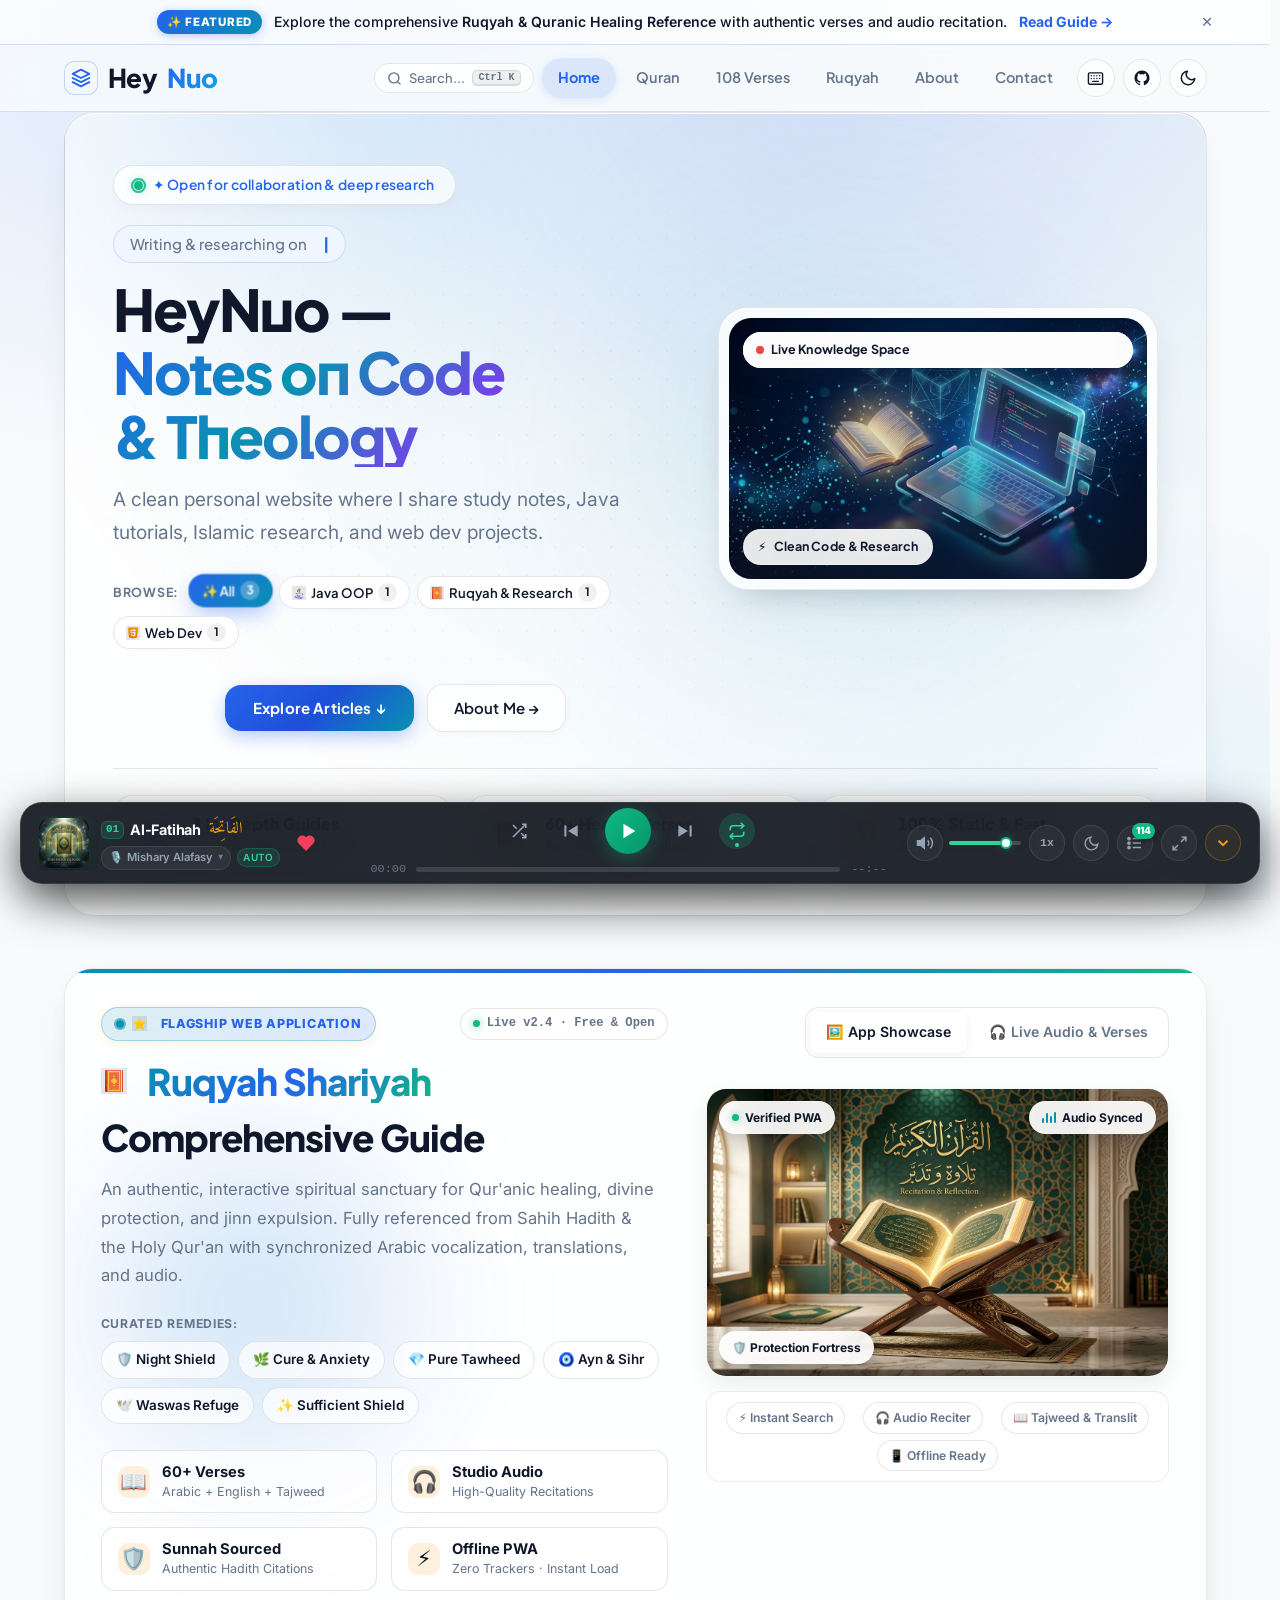
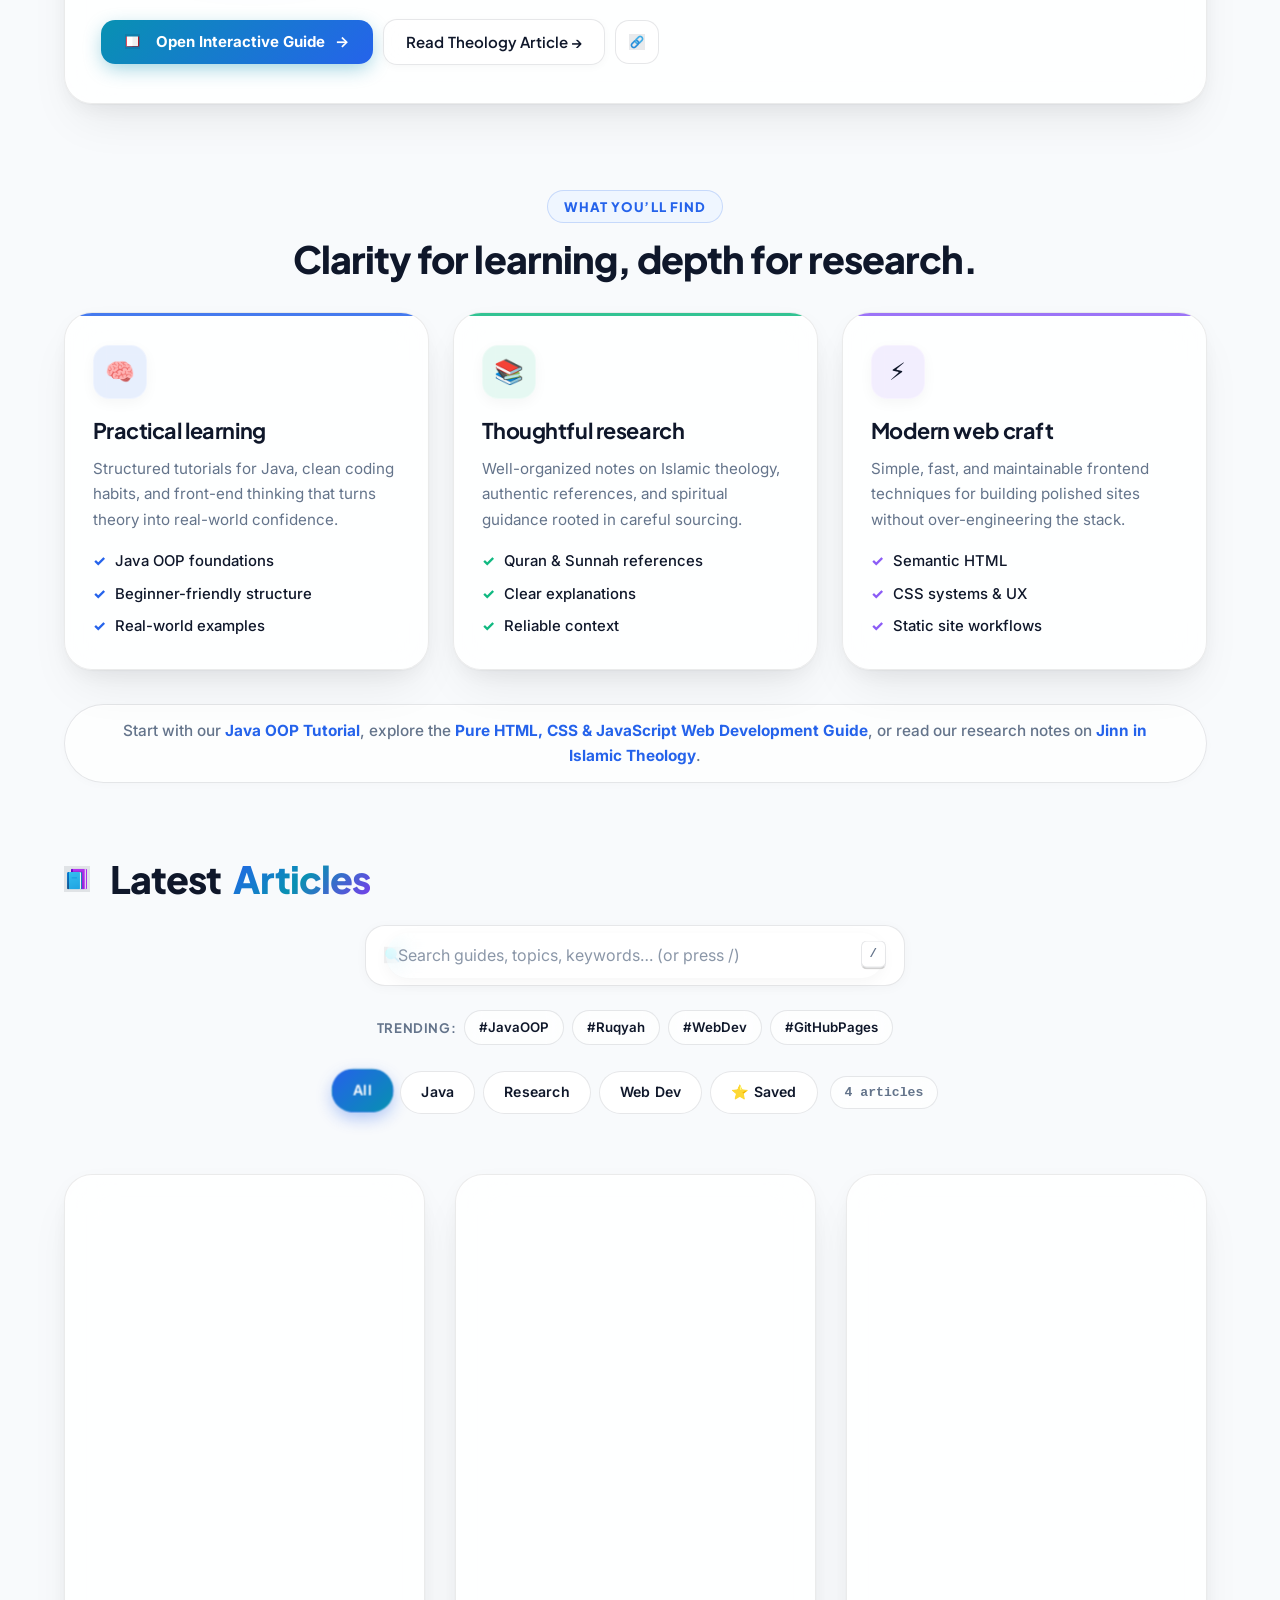
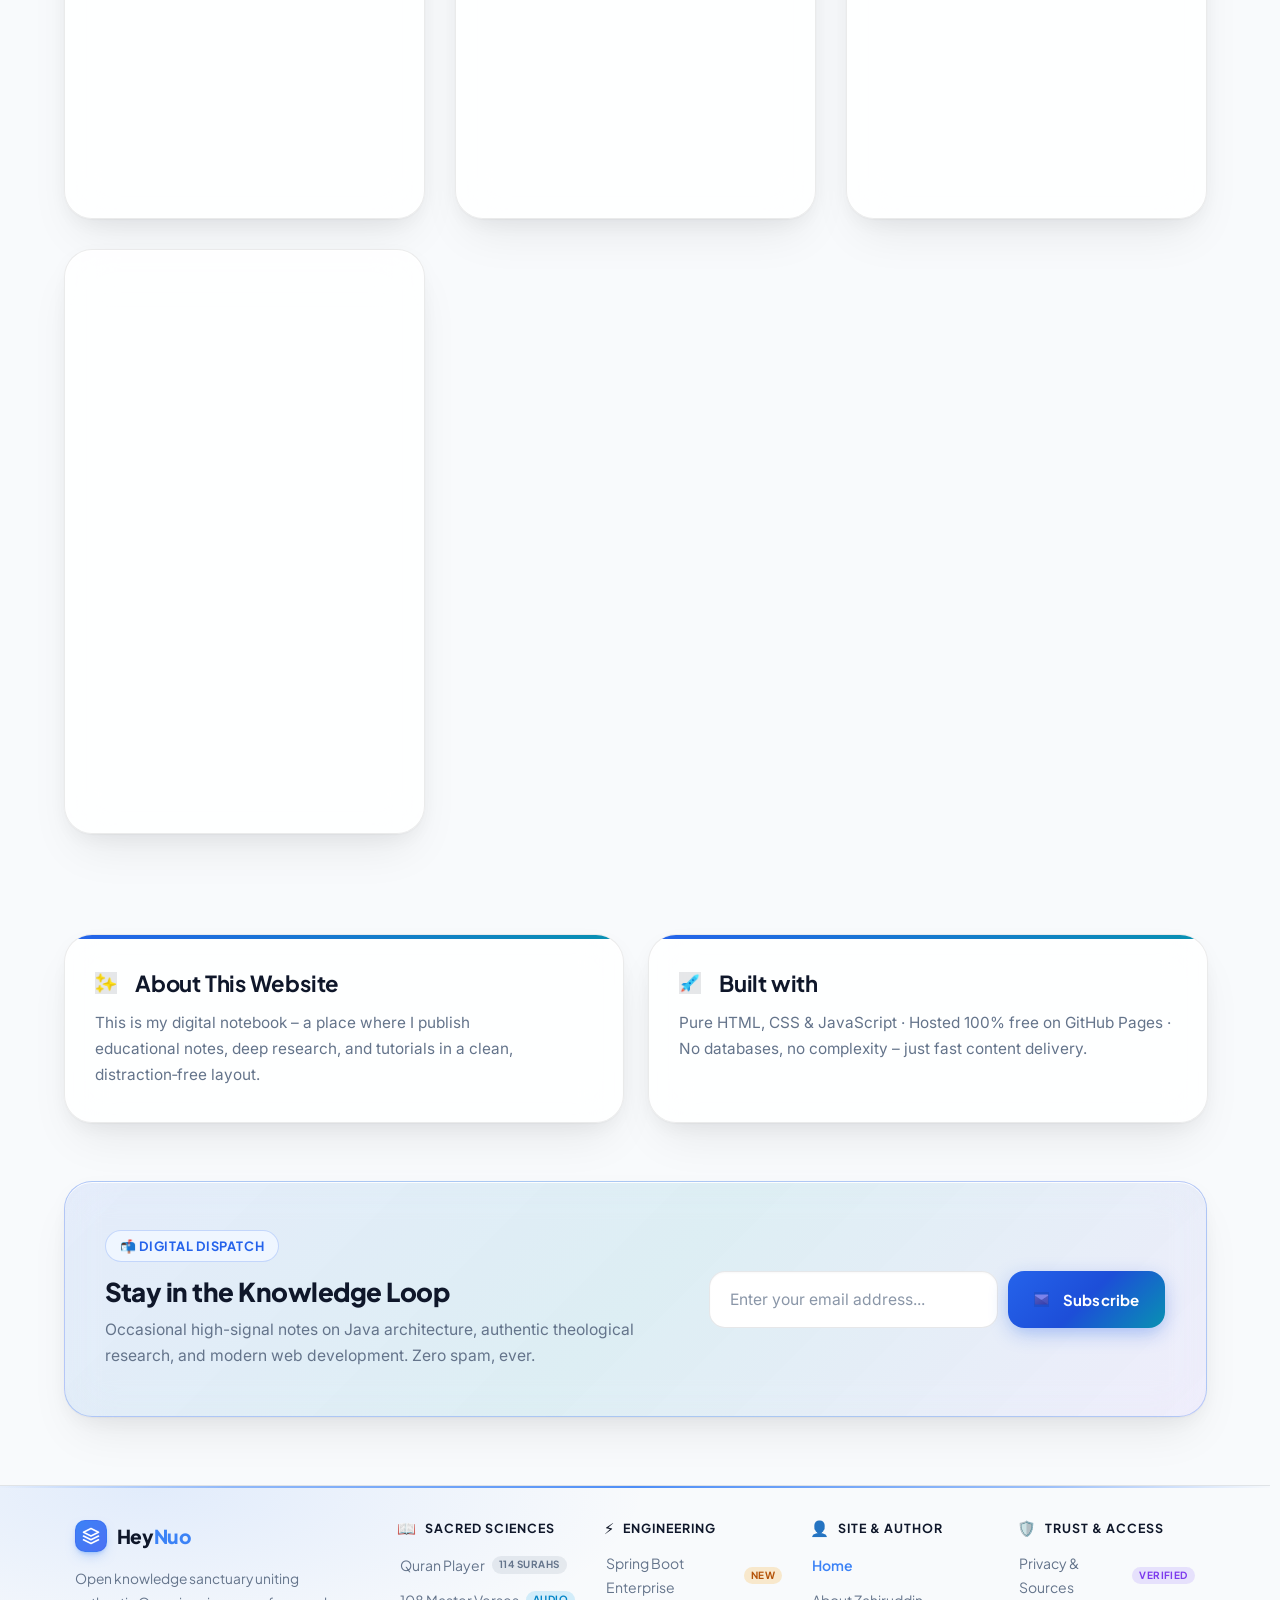
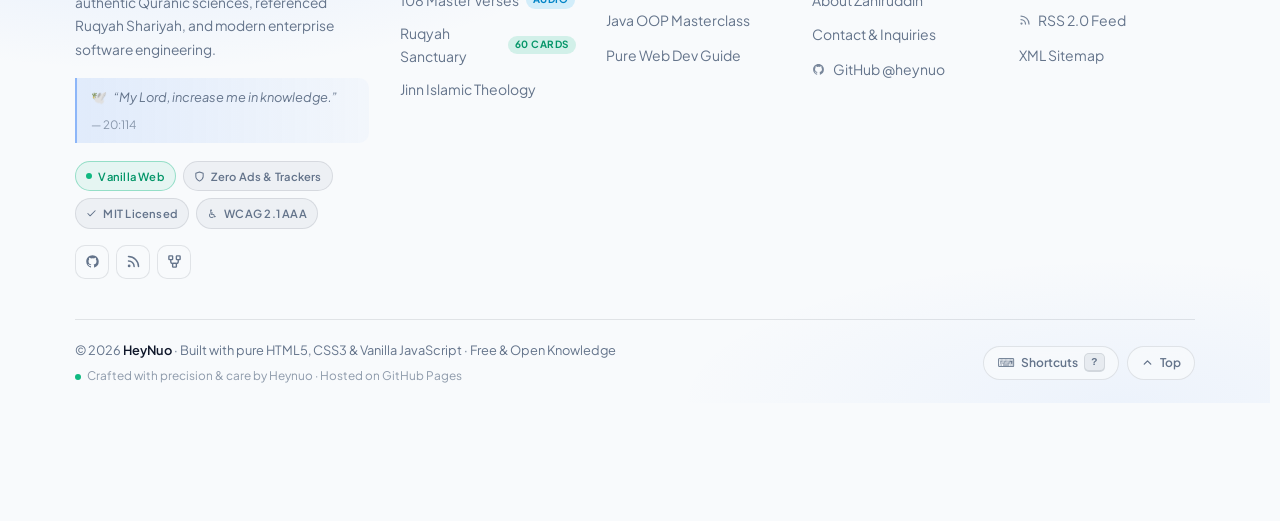
==== commit e1559fb8: "feat: modularize css architecture, upgrade tokens v2, typography, themes, and button runtime v7" ====
--- a/index.html
+++ b/index.html
@@ -103,7 +103,8 @@
     <nav class="container" aria-label="Main navigation">
       <a href="index.html" class="logo" aria-label="HeyNuo - Return to homepage">
         <span class="logo-mark" aria-hidden="true">
-          <svg width="20" height="20" viewBox="0 0 24 24" fill="none" stroke="currentColor" stroke-width="2.2" stroke-linecap="round" stroke-linejoin="round">
+          <svg width="20" height="20" viewBox="0 0 24 24" fill="none" stroke="currentColor" stroke-width="2.2"
+            stroke-linecap="round" stroke-linejoin="round">
             <path d="M12 2L2 7l10 5 10-5-10-5z"></path>
             <path d="M2 17l10 5 10-5"></path>
             <path d="M2 12l10 5 10-5"></path>
@@ -113,9 +114,14 @@
       </a>
 
       <div class="nav-right">
-        <button type="button" class="nav-search-btn" id="navSearchBtn" aria-label="Search articles and topics (Ctrl+K)" title="Quick Search (Ctrl+K)">
+        <button type="button" class="nav-search-btn" id="navSearchBtn" aria-label="Search articles and topics (Ctrl+K)"
+          title="Quick Search (Ctrl+K)">
           <span class="nav-search-icon" aria-hidden="true">
-            <svg width="15" height="15" viewBox="0 0 24 24" fill="none" stroke="currentColor" stroke-width="2.2" stroke-linecap="round" stroke-linejoin="round"><circle cx="11" cy="11" r="8"></circle><line x1="21" y1="21" x2="16.65" y2="16.65"></line></svg>
+            <svg width="15" height="15" viewBox="0 0 24 24" fill="none" stroke="currentColor" stroke-width="2.2"
+              stroke-linecap="round" stroke-linejoin="round">
+              <circle cx="11" cy="11" r="8"></circle>
+              <line x1="21" y1="21" x2="16.65" y2="16.65"></line>
+            </svg>
           </span>
           <span class="nav-search-text">Search...</span>
           <kbd class="nav-search-kbd">Ctrl K</kbd>
@@ -127,7 +133,8 @@
               <span class="logo-mark-mini" aria-hidden="true">HN</span>
               <span>Navigation</span>
             </div>
-            <button type="button" class="nav-mobile-close" id="navCloseBtn" aria-label="Close navigation menu">✕</button>
+            <button type="button" class="nav-mobile-close" id="navCloseBtn"
+              aria-label="Close navigation menu">✕</button>
           </div>
           <a href="index.html" class="active" aria-current="page">Home</a>
           <a href="quran.html" data-nav="quran">Quran</a>
@@ -137,23 +144,39 @@
           <a href="contact.html" data-nav="contact">Contact</a>
         </div>
 
-        <button type="button" class="nav-icon-btn shortcut-help-btn" id="headerShortcutsBtn" aria-label="Keyboard Shortcuts" title="Keyboard Shortcuts (?)">
-          <svg width="17" height="17" viewBox="0 0 24 24" fill="none" stroke="currentColor" stroke-width="2" stroke-linecap="round" stroke-linejoin="round" aria-hidden="true">
+        <button type="button" class="nav-icon-btn shortcut-help-btn" id="headerShortcutsBtn"
+          aria-label="Keyboard Shortcuts" title="Keyboard Shortcuts (?)">
+          <svg width="17" height="17" viewBox="0 0 24 24" fill="none" stroke="currentColor" stroke-width="2"
+            stroke-linecap="round" stroke-linejoin="round" aria-hidden="true">
             <rect x="2" y="4" width="20" height="16" rx="2"></rect>
             <path d="M6 8h.001M10 8h.001M14 8h.001M18 8h.001M6 12h.001M10 12h.001M14 12h.001M18 12h.001M8 16h8"></path>
           </svg>
         </button>
 
-        <a href="https://github.com/heynuo" target="_blank" rel="noopener noreferrer" class="nav-icon-btn" aria-label="GitHub Profile @heynuo" title="GitHub @heynuo">
-          <svg width="18" height="18" viewBox="0 0 24 24" fill="currentColor" aria-hidden="true"><path fill-rule="evenodd" clip-rule="evenodd" d="M12 2C6.477 2 2 6.484 2 12.017c0 4.425 2.865 8.18 6.839 9.504.5.092.682-.217.682-.483 0-.237-.008-.868-.013-1.703-2.782.605-3.369-1.343-3.369-1.343-.454-1.158-1.11-1.466-1.11-1.466-.908-.62.069-.608.069-.608 1.003.07 1.53 1.032 1.53 1.032.892 1.53 2.341 1.088 2.91.832.092-.647.35-1.088.636-1.338-2.22-.253-4.555-1.113-4.555-4.951 0-1.093.39-1.988 1.029-2.688-.103-.253-.446-1.272.098-2.65 0 0 .84-.27 2.75 1.026A9.564 9.564 0 0112 6.844c.85.004 1.705.115 2.504.337 1.909-1.296 2.747-1.027 2.747-1.027.546 1.379.202 2.398.1 2.651.64.7 1.028 1.595 1.028 2.688 0 3.848-2.339 4.695-4.566 4.943.359.309.678.92.678 1.855 0 1.338-.012 2.419-.012 2.747 0 .268.18.58.688.482A10.019 10.019 0 0022 12.017C22 6.484 17.522 2 12 2z"></path></svg>
+        <a href="https://github.com/heynuo" target="_blank" rel="noopener noreferrer" class="nav-icon-btn"
+          aria-label="GitHub Profile @heynuo" title="GitHub @heynuo">
+          <svg width="18" height="18" viewBox="0 0 24 24" fill="currentColor" aria-hidden="true">
+            <path fill-rule="evenodd" clip-rule="evenodd"
+              d="M12 2C6.477 2 2 6.484 2 12.017c0 4.425 2.865 8.18 6.839 9.504.5.092.682-.217.682-.483 0-.237-.008-.868-.013-1.703-2.782.605-3.369-1.343-3.369-1.343-.454-1.158-1.11-1.466-1.11-1.466-.908-.62.069-.608.069-.608 1.003.07 1.53 1.032 1.53 1.032.892 1.53 2.341 1.088 2.91.832.092-.647.35-1.088.636-1.338-2.22-.253-4.555-1.113-4.555-4.951 0-1.093.39-1.988 1.029-2.688-.103-.253-.446-1.272.098-2.65 0 0 .84-.27 2.75 1.026A9.564 9.564 0 0112 6.844c.85.004 1.705.115 2.504.337 1.909-1.296 2.747-1.027 2.747-1.027.546 1.379.202 2.398.1 2.651.64.7 1.028 1.595 1.028 2.688 0 3.848-2.339 4.695-4.566 4.943.359.309.678.92.678 1.855 0 1.338-.012 2.419-.012 2.747 0 .268.18.58.688.482A10.019 10.019 0 0022 12.017C22 6.484 17.522 2 12 2z">
+            </path>
+          </svg>
         </a>
 
         <button class="theme-toggle" id="theme-toggle" aria-label="Toggle light or dark theme" title="Toggle theme (T)">
-          <svg class="theme-svg-icon" width="18" height="18" viewBox="0 0 24 24" fill="none" stroke="currentColor" stroke-width="2" stroke-linecap="round" stroke-linejoin="round" aria-hidden="true"><path d="M21 12.79A9 9 0 1 1 11.21 3 7 7 0 0 0 21 12.79z"></path></svg>
+          <svg class="theme-svg-icon" width="18" height="18" viewBox="0 0 24 24" fill="none" stroke="currentColor"
+            stroke-width="2" stroke-linecap="round" stroke-linejoin="round" aria-hidden="true">
+            <path d="M21 12.79A9 9 0 1 1 11.21 3 7 7 0 0 0 21 12.79z"></path>
+          </svg>
         </button>
 
-        <button class="menu-btn" id="menu-btn" aria-label="Toggle navigation menu" aria-controls="nav-links" aria-expanded="false">
-          <svg width="20" height="20" viewBox="0 0 24 24" fill="none" stroke="currentColor" stroke-width="2.2" stroke-linecap="round" stroke-linejoin="round" aria-hidden="true"><line x1="3" y1="12" x2="21" y2="12"></line><line x1="3" y1="6" x2="21" y2="6"></line><line x1="3" y1="18" x2="21" y2="18"></line></svg>
+        <button class="menu-btn" id="menu-btn" aria-label="Toggle navigation menu" aria-controls="nav-links"
+          aria-expanded="false">
+          <svg width="20" height="20" viewBox="0 0 24 24" fill="none" stroke="currentColor" stroke-width="2.2"
+            stroke-linecap="round" stroke-linejoin="round" aria-hidden="true">
+            <line x1="3" y1="12" x2="21" y2="12"></line>
+            <line x1="3" y1="6" x2="21" y2="6"></line>
+            <line x1="3" y1="18" x2="21" y2="18"></line>
+          </svg>
         </button>
       </div>
     </nav>
@@ -816,7 +839,8 @@
           <div class="footer-col footer-col-brand">
             <a href="index.html" class="footer-brand-logo" aria-label="HeyNuo Homepage">
               <span class="logo-mark" aria-hidden="true">
-                <svg width="18" height="18" viewBox="0 0 24 24" fill="none" stroke="currentColor" stroke-width="2.2" stroke-linecap="round" stroke-linejoin="round">
+                <svg width="18" height="18" viewBox="0 0 24 24" fill="none" stroke="currentColor" stroke-width="2.2"
+                  stroke-linecap="round" stroke-linejoin="round">
                   <path d="M12 2L2 7l10 5 10-5-10-5z"></path>
                   <path d="M2 17l10 5 10-5"></path>
                   <path d="M2 12l10 5 10-5"></path>
@@ -825,7 +849,8 @@
               <span class="footer-logo-name">Hey<span>Nuo</span></span>
             </a>
             <p class="footer-brand-desc">
-              Open knowledge sanctuary uniting authentic Quranic sciences, referenced Ruqyah Shariyah, and modern enterprise software engineering.
+              Open knowledge sanctuary uniting authentic Quranic sciences, referenced Ruqyah Shariyah, and modern
+              enterprise software engineering.
             </p>
             <p class="footer-brand-motto">
               <span class="motto-icon" aria-hidden="true">🕊️</span>
@@ -838,17 +863,49 @@
                 <span>Vanilla Web</span>
               </span>
               <span class="footer-badge">
-                <svg width="11" height="11" viewBox="0 0 24 24" fill="none" stroke="currentColor" stroke-width="2.2" stroke-linecap="round" stroke-linejoin="round" aria-hidden="true"><path d="M12 22s8-4 8-10V5l-8-3-8 3v7c0 6 8 10 8 10z"></path></svg>
+                <svg width="11" height="11" viewBox="0 0 24 24" fill="none" stroke="currentColor" stroke-width="2.2"
+                  stroke-linecap="round" stroke-linejoin="round" aria-hidden="true">
+                  <path d="M12 22s8-4 8-10V5l-8-3-8 3v7c0 6 8 10 8 10z"></path>
+                </svg>
                 <span>Zero Ads &amp; Trackers</span>
               </span>
               <span class="footer-badge">
-                <svg width="11" height="11" viewBox="0 0 24 24" fill="none" stroke="currentColor" stroke-width="2.2" stroke-linecap="round" stroke-linejoin="round" aria-hidden="true"><polyline points="20 6 9 17 4 12"></polyline></svg>
+                <svg width="11" height="11" viewBox="0 0 24 24" fill="none" stroke="currentColor" stroke-width="2.2"
+                  stroke-linecap="round" stroke-linejoin="round" aria-hidden="true">
+                  <polyline points="20 6 9 17 4 12"></polyline>
+                </svg>
                 <span>MIT Licensed</span>
               </span>
               <span class="footer-badge">
                 <span class="badge-icon-txt" aria-hidden="true">♿</span>
                 <span>WCAG 2.1 AAA</span>
               </span>
+            </div>
+            <div class="footer-social-row" aria-label="Social profiles">
+              <a href="https://github.com/heynuo" target="_blank" rel="noopener noreferrer" class="footer-social-link"
+                aria-label="GitHub @heynuo" title="GitHub">
+                <svg width="15" height="15" viewBox="0 0 24 24" fill="currentColor" aria-hidden="true">
+                  <path fill-rule="evenodd" clip-rule="evenodd"
+                    d="M12 2C6.477 2 2 6.484 2 12.017c0 4.425 2.865 8.18 6.839 9.504.5.092.682-.217.682-.483 0-.237-.008-.868-.013-1.703-2.782.605-3.369-1.343-3.369-1.343-.454-1.158-1.11-1.466-1.11-1.466-.908-.62.069-.608.069-.608 1.003.07 1.53 1.032 1.53 1.032.892 1.53 2.341 1.088 2.91.832.092-.647.35-1.088.636-1.338-2.22-.253-4.555-1.113-4.555-4.951 0-1.093.39-1.988 1.029-2.688-.103-.253-.446-1.272.098-2.65 0 0 .84-.27 2.75 1.026A9.564 9.564 0 0112 6.844c.85.004 1.705.115 2.504.337 1.909-1.296 2.747-1.027 2.747-1.027.546 1.379.202 2.398.1 2.651.64.7 1.028 1.595 1.028 2.688 0 3.848-2.339 4.695-4.566 4.943.359.309.678.92.678 1.855 0 1.338-.012 2.419-.012 2.747 0 .268.18.58.688.482A10.019 10.019 0 0022 12.017C22 6.484 17.522 2 12 2z" />
+                </svg>
+              </a>
+              <a href="rss.xml" class="footer-social-link" aria-label="RSS Feed" title="RSS">
+                <svg width="15" height="15" viewBox="0 0 24 24" fill="none" stroke="currentColor" stroke-width="2.4"
+                  stroke-linecap="round" stroke-linejoin="round" aria-hidden="true">
+                  <path d="M4 11a9 9 0 0 1 9 9" />
+                  <path d="M4 4a16 16 0 0 1 16 16" />
+                  <circle cx="5" cy="19" r="1" />
+                </svg>
+              </a>
+              <a href="sitemap.xml" class="footer-social-link" aria-label="XML Sitemap" title="Sitemap">
+                <svg width="15" height="15" viewBox="0 0 24 24" fill="none" stroke="currentColor" stroke-width="2.2"
+                  stroke-linecap="round" stroke-linejoin="round" aria-hidden="true">
+                  <rect x="3" y="3" width="6" height="6" rx="1" />
+                  <rect x="15" y="3" width="6" height="6" rx="1" />
+                  <rect x="9" y="15" width="6" height="6" rx="1" />
+                  <path d="M6 9v3a3 3 0 0 0 3 3h6a3 3 0 0 0 3-3V9" />
+                </svg>
+              </a>
             </div>
           </div>
 
@@ -933,7 +990,11 @@
               </li>
               <li>
                 <a href="https://github.com/heynuo" target="_blank" rel="noopener noreferrer" class="footer-ext-link">
-                  <svg width="13" height="13" viewBox="0 0 24 24" fill="currentColor" aria-hidden="true"><path fill-rule="evenodd" clip-rule="evenodd" d="M12 2C6.477 2 2 6.484 2 12.017c0 4.425 2.865 8.18 6.839 9.504.5.092.682-.217.682-.483 0-.237-.008-.868-.013-1.703-2.782.605-3.369-1.343-3.369-1.343-.454-1.158-1.11-1.466-1.11-1.466-.908-.62.069-.608.069-.608 1.003.07 1.53 1.032 1.53 1.032.892 1.53 2.341 1.088 2.91.832.092-.647.35-1.088.636-1.338-2.22-.253-4.555-1.113-4.555-4.951 0-1.093.39-1.988 1.029-2.688-.103-.253-.446-1.272.098-2.65 0 0 .84-.27 2.75 1.026A9.564 9.564 0 0112 6.844c.85.004 1.705.115 2.504.337 1.909-1.296 2.747-1.027 2.747-1.027.546 1.379.202 2.398.1 2.651.64.7 1.028 1.595 1.028 2.688 0 3.848-2.339 4.695-4.566 4.943.359.309.678.92.678 1.855 0 1.338-.012 2.419-.012 2.747 0 .268.18.58.688.482A10.019 10.019 0 0022 12.017C22 6.484 17.522 2 12 2z"></path></svg>
+                  <svg width="13" height="13" viewBox="0 0 24 24" fill="currentColor" aria-hidden="true">
+                    <path fill-rule="evenodd" clip-rule="evenodd"
+                      d="M12 2C6.477 2 2 6.484 2 12.017c0 4.425 2.865 8.18 6.839 9.504.5.092.682-.217.682-.483 0-.237-.008-.868-.013-1.703-2.782.605-3.369-1.343-3.369-1.343-.454-1.158-1.11-1.466-1.11-1.466-.908-.62.069-.608.069-.608 1.003.07 1.53 1.032 1.53 1.032.892 1.53 2.341 1.088 2.91.832.092-.647.35-1.088.636-1.338-2.22-.253-4.555-1.113-4.555-4.951 0-1.093.39-1.988 1.029-2.688-.103-.253-.446-1.272.098-2.65 0 0 .84-.27 2.75 1.026A9.564 9.564 0 0112 6.844c.85.004 1.705.115 2.504.337 1.909-1.296 2.747-1.027 2.747-1.027.546 1.379.202 2.398.1 2.651.64.7 1.028 1.595 1.028 2.688 0 3.848-2.339 4.695-4.566 4.943.359.309.678.92.678 1.855 0 1.338-.012 2.419-.012 2.747 0 .268.18.58.688.482A10.019 10.019 0 0022 12.017C22 6.484 17.522 2 12 2z">
+                    </path>
+                  </svg>
                   <span>GitHub @heynuo</span>
                 </a>
               </li>
@@ -955,7 +1016,12 @@
               </li>
               <li>
                 <a href="rss.xml" class="footer-ext-link">
-                  <svg width="12" height="12" viewBox="0 0 24 24" fill="none" stroke="currentColor" stroke-width="2.5" stroke-linecap="round" stroke-linejoin="round" aria-hidden="true"><path d="M4 11a9 9 0 0 1 9 9"></path><path d="M4 4a16 16 0 0 1 16 16"></path><circle cx="5" cy="19" r="1"></circle></svg>
+                  <svg width="12" height="12" viewBox="0 0 24 24" fill="none" stroke="currentColor" stroke-width="2.5"
+                    stroke-linecap="round" stroke-linejoin="round" aria-hidden="true">
+                    <path d="M4 11a9 9 0 0 1 9 9"></path>
+                    <path d="M4 4a16 16 0 0 1 16 16"></path>
+                    <circle cx="5" cy="19" r="1"></circle>
+                  </svg>
                   <span>RSS 2.0 Feed</span>
                 </a>
               </li>
@@ -971,18 +1037,24 @@
         <!-- Bottom Footer Bar -->
         <div class="footer-bottom">
           <div class="footer-meta-block">
-            <p class="footer-copy">© 2026 <strong>HeyNuo</strong> · Built with pure HTML5, CSS3 &amp; Vanilla JavaScript · Free &amp; Open Knowledge</p>
-            <p class="footer-attribution">Crafted with precision &amp; care by Zahiruddin · Hosted on GitHub Pages</p>
+            <p class="footer-copy">© 2026 <strong>HeyNuo</strong> · Built with pure HTML5, CSS3 &amp; Vanilla JavaScript
+              · Free &amp; Open Knowledge</p>
+            <p class="footer-attribution">Crafted with precision &amp; care by Heynuo · Hosted on GitHub Pages</p>
           </div>
 
           <div class="footer-controls">
-            <button type="button" class="footer-ctrl-btn shortcut-help-btn" id="shortcutHelpBtn" title="View keyboard shortcuts (?)">
+            <button type="button" class="footer-ctrl-btn shortcut-help-btn" id="shortcutHelpBtn"
+              title="View keyboard shortcuts (?)">
               <span aria-hidden="true">⌨️</span>
               <span>Shortcuts</span>
               <kbd class="footer-kbd">?</kbd>
             </button>
-            <a href="#main-content" class="footer-ctrl-btn footer-back-top" id="footerBackTop" aria-label="Back to top of page" title="Back to top">
-              <svg width="13" height="13" viewBox="0 0 24 24" fill="none" stroke="currentColor" stroke-width="2.5" stroke-linecap="round" stroke-linejoin="round" aria-hidden="true"><path d="M18 15l-6-6-6 6"></path></svg>
+            <a href="#main-content" class="footer-ctrl-btn footer-back-top" id="footerBackTop"
+              aria-label="Back to top of page" title="Back to top">
+              <svg width="13" height="13" viewBox="0 0 24 24" fill="none" stroke="currentColor" stroke-width="2.5"
+                stroke-linecap="round" stroke-linejoin="round" aria-hidden="true">
+                <path d="M18 15l-6-6-6 6"></path>
+              </svg>
               <span>Top</span>
             </a>
           </div>
@@ -1004,7 +1076,8 @@
   <div id="toastContainer" class="toast-container" aria-live="polite"></div>
 
   <!-- Keyboard Shortcuts Modal (WCAG 2.1.4 compliant) -->
-  <div class="shortcuts-modal-backdrop" id="shortcutsModal" aria-hidden="true" role="dialog" aria-modal="true" aria-labelledby="shortcutsTitle">
+  <div class="shortcuts-modal-backdrop" id="shortcutsModal" aria-hidden="true" role="dialog" aria-modal="true"
+    aria-labelledby="shortcutsTitle">
     <div class="shortcuts-modal">
       <div class="shortcuts-header">
         <div class="shortcuts-title-wrap">
@@ -1014,12 +1087,14 @@
             <p class="shortcuts-subtitle">Productivity hotkeys &amp; audio player controls</p>
           </div>
         </div>
-        <button type="button" class="announcement-close" id="shortcutsClose" aria-label="Close shortcuts dialog">✕</button>
+        <button type="button" class="announcement-close" id="shortcutsClose"
+          aria-label="Close shortcuts dialog">✕</button>
       </div>
 
       <div class="shortcuts-toggle-row">
         <label for="toggleSingleShortcuts" class="shortcuts-toggle-label">
-          <span>Enable Single-Key Shortcuts (<kbd>T</kbd>, <kbd>H</kbd>, <kbd>A</kbd>, <kbd>C</kbd>, <kbd>?</kbd>, <kbd>Space</kbd>)</span>
+          <span>Enable Single-Key Shortcuts (<kbd>T</kbd>, <kbd>H</kbd>, <kbd>A</kbd>, <kbd>C</kbd>, <kbd>?</kbd>,
+            <kbd>Space</kbd>)</span>
           <small>Disable if you use voice dictation or assistive technology (WCAG 2.1.4)</small>
         </label>
         <input type="checkbox" id="toggleSingleShortcuts" class="shortcuts-checkbox" checked>
@@ -1034,7 +1109,8 @@
           <div class="shortcuts-list">
             <div class="shortcut-row">
               <span class="shortcut-desc">Search &amp; Command Palette</span>
-              <span class="shortcut-keys"><kbd class="shortcut-key">Ctrl + K</kbd> <span class="shortcut-or">or</span> <kbd class="shortcut-key">/</kbd></span>
+              <span class="shortcut-keys"><kbd class="shortcut-key">Ctrl + K</kbd> <span class="shortcut-or">or</span>
+                <kbd class="shortcut-key">/</kbd></span>
             </div>
             <div class="shortcut-row">
               <span class="shortcut-desc">Go to Home Dashboard</span>
@@ -1088,7 +1164,8 @@
             </div>
             <div class="shortcut-row">
               <span class="shortcut-desc">Next / Previous Surah</span>
-              <span class="shortcut-keys"><kbd class="shortcut-key">→</kbd> <span class="shortcut-or">/</span> <kbd class="shortcut-key">←</kbd></span>
+              <span class="shortcut-keys"><kbd class="shortcut-key">→</kbd> <span class="shortcut-or">/</span> <kbd
+                  class="shortcut-key">←</kbd></span>
             </div>
             <div class="shortcut-row">
               <span class="shortcut-desc">Surah Playlist Queue</span>
@@ -1107,10 +1184,12 @@
       </div>
 
       <div class="shortcuts-footer">
-        <span class="shortcuts-footer-hint">💡 Press <kbd class="shortcut-key-inline">Esc</kbd> or click outside to dismiss</span>
+        <span class="shortcuts-footer-hint">💡 Press <kbd class="shortcut-key-inline">Esc</kbd> or click outside to
+          dismiss</span>
       </div>
     </div>
   </div>
+  <script src="buttons.js" defer></script>
   <script src="js/script.js"></script>
 </body>
 
--- a/css/style.css
+++ b/css/style.css
@@ -1,7247 +1,67 @@
-/* ============================================
-   HeyNuo – Global Styles (Modern Redesign v4)
-   Google Fonts · Theme Toggle · Glassmorphism
-   ============================================ */
+/* =========================================================
+   HeyNuo -- Global Master Stylesheet (Modern Modular v5)
+   Architecture: Modular CSS Cascade Layers
+   
+   Layer Priority (lowest to highest specificity):
+   1. reset      - Universal browser normalization
+   2. base       - Design tokens, themes, global typography
+   3. layout     - Page containers, section scaffolding
+   4. components - Reusable UI blocks & component responsiveness
+   5. features   - Interactive features, modals, audio sampler, prose
+   6. utilities  - Accessibility overrides, atomic helpers, print
+   ========================================================= */
 
-/* ---------- GOOGLE FONTS ----------
-   Loaded via <link> tags in HTML <head> to eliminate render-blocking @import waterfall */
+@layer reset, base, layout, components, features, utilities;
 
-/* ---------- CSS LAYERS ---------- */
-@layer reset, base, components, utilities;
+/* ---------------------------------------------------------
+   1. RESET LAYER
+   --------------------------------------------------------- */
+@import url("./partials/reset.css") layer(reset);
 
-/* ---------- RESET LAYER ---------- */
-@layer reset {
-  *,
-  *::before,
-  *::after {
-    margin: 0;
-    padding: 0;
-    box-sizing: border-box;
-  }
-}
+/* ---------------------------------------------------------
+   2. BASE LAYER
+   --------------------------------------------------------- */
+@import url("./partials/base/tokens.css") layer(base);
+@import url("./partials/base/themes.css") layer(base);
+@import url("./partials/base/typography.css") layer(base);
 
-/* ---------- BASE LAYER (variables, global) ---------- */
-@layer base {
-  :root {
-    /* Light mode defaults */
-    color-scheme: light;
+/* ---------------------------------------------------------
+   3. LAYOUT LAYER
+   --------------------------------------------------------- */
+@import url("./partials/layout/layout.css") layer(layout);
 
-    --bg: #f8fafc;
-    --card-bg: #ffffff;
-    --primary: #2563eb;
-    --secondary: #0891b2;
-    --text: #0f172a;
-    --muted: #475569;
-    --border: rgba(0, 0, 0, 0.08);
-    --accent: #3b82f6;
-    --success: #10b981;
-    --error: #ef4444;
-    --warning: #f59e0b;
+/* ---------------------------------------------------------
+   4. COMPONENTS LAYER
+   --------------------------------------------------------- */
+@import url("./partials/components/header-nav.css") layer(components);
+@import url("./partials/components/hero.css") layer(components);
+@import url("./partials/components/buttons.css") layer(components);
+@import url("./partials/components/value-section.css") layer(components);
+@import url("./partials/components/featured-project.css") layer(components);
+@import url("./partials/components/search-toolbar.css") layer(components);
+@import url("./partials/components/cards.css") layer(components);
+@import url("./partials/components/about-contact.css") layer(components);
+@import url("./partials/components/footer.css") layer(components);
+@import url("./partials/components/widgets.css") layer(components);
+@import url("./partials/components/responsive.css") layer(components);
 
-    /* Glassmorphism (light mode) */
-    --glass-bg: rgba(255, 255, 255, 0.65);
-    --glass-border: rgba(0, 0, 0, 0.07);
-    --glass-blur-header: 20px;
+/* ---------------------------------------------------------
+   5. FEATURES LAYER
+   --------------------------------------------------------- */
+@import url("./partials/features/announcement.css") layer(features);
+@import url("./partials/features/hero-showcase.css") layer(features);
+@import url("./partials/features/featured-showcase.css") layer(features);
+@import url("./partials/features/verse-sampler.css") layer(features);
+@import url("./partials/features/dispatch.css") layer(features);
+@import url("./partials/features/shortcuts-modal.css") layer(features);
+@import url("./partials/features/preview-modal.css") layer(features);
+@import url("./partials/features/article-prose.css") layer(features);
+@import url("./partials/features/interactive.css") layer(features);
+@import url("./partials/features/command-palette.css") layer(features);
 
-    /* Hero ambient blobs */
-    --blob-1: rgba(59, 130, 246, 0.10);
-    --blob-2: rgba(8, 145, 178, 0.08);
-
-    /* Spacing */
-    --space-xs: 8px;
-    --space-sm: 12px;
-    --space-md: 16px;
-    --space-lg: 24px;
-    --space-xl: 35px;
-    --space-2xl: 40px;
-    --space-3xl: 60px;
-    --space-4xl: 80px;
-    --space-5xl: 100px;
-
-    /* Z‑index scale */
-    --z-base: 1;
-    --z-dropdown: 100;
-    --z-sticky: 200;
-    --z-nav: 300;
-    --z-modal: 400;
-    --z-toast: 500;
-
-    /* Transitions */
-    --transition-fast: color 0.18s ease, background-color 0.18s ease, transform 0.18s ease;
-    --transition-default: color 0.25s ease, background-color 0.25s ease,
-                          transform 0.25s ease, box-shadow 0.25s ease, border-color 0.25s ease, opacity 0.25s ease;
-    --transition-slow: transform 0.35s cubic-bezier(0.22, 1, 0.36, 1), box-shadow 0.35s ease;
-
-    /* Layout */
-    --header-height: 65px;
-    --scroll-offset: 90px;
-    --fixed-offset: 24px;
-
-    /* Typography */
-    --font-display: 'Plus Jakarta Sans', system-ui, -apple-system, sans-serif;
-    --font-body: 'Inter', 'Segoe UI', system-ui, sans-serif;
-    --font-arabic: 'Amiri', 'Traditional Arabic', 'Scheherazade New', serif;
-    --font-serif: 'Merriweather', Georgia, 'Times New Roman', serif;
-  }
-
-  /* Dark mode via JS data-attribute (primary) */
-  [data-theme="dark"] {
-    color-scheme: dark;
-    --bg: #090d16;
-    --card-bg: #111827;
-    --primary: #3b82f6;
-    --secondary: #38bdf8;
-    --text: #f1f5f9;
-    --muted: #94a3b8;
-    --border: rgba(255, 255, 255, 0.07);
-    --accent: #60a5fa;
-    --glass-bg: rgba(255, 255, 255, 0.04);
-    --glass-border: rgba(255, 255, 255, 0.06);
-    --blob-1: rgba(59, 130, 246, 0.18);
-    --blob-2: rgba(56, 189, 248, 0.13);
-  }
-
-  /* Reading comfort themes (applied to body or article) */
-  [data-reading-theme="sepia"] {
-    color-scheme: light;
-    --bg: #fbf0d9;
-    --card-bg: #fffbf2;
-    --text: #3c2f21;
-    --muted: #786450;
-    --border: rgba(120, 80, 30, 0.12);
-    --primary: #b45309;
-    --secondary: #d97706;
-    --accent: #d97706;
-    --glass-bg: rgba(255, 251, 242, 0.85);
-    --glass-border: rgba(120, 80, 30, 0.10);
-    --blob-1: rgba(217, 119, 6, 0.10);
-    --blob-2: rgba(180, 83, 9, 0.08);
-  }
-
-  [data-reading-theme="slate"] {
-    color-scheme: dark;
-    --bg: #0b1120;
-    --card-bg: #0f172a;
-    --text: #e2e8f0;
-    --muted: #94a3b8;
-    --border: rgba(255, 255, 255, 0.08);
-    --primary: #38bdf8;
-    --secondary: #818cf8;
-    --accent: #60a5fa;
-    --glass-bg: rgba(15, 23, 42, 0.75);
-    --glass-border: rgba(255, 255, 255, 0.08);
-    --blob-1: rgba(56, 189, 248, 0.16);
-    --blob-2: rgba(129, 140, 248, 0.12);
-  }
-
-  /* Reading typography mode */
-  body.reading-font-serif,
-  .reading-font-serif .prose {
-    font-family: var(--font-serif);
-    line-height: 1.85;
-    letter-spacing: 0.01em;
-  }
-
-  /* Dark mode via OS preference (fallback when no JS attribute yet) */
-  @media (prefers-color-scheme: dark) {
-    :root:not([data-theme="light"]):not([data-reading-theme]) {
-      color-scheme: dark;
-      --bg: #090d16;
-      --card-bg: #111827;
-      --primary: #3b82f6;
-      --secondary: #38bdf8;
-      --text: #f1f5f9;
-      --muted: #94a3b8;
-      --border: rgba(255, 255, 255, 0.07);
-      --accent: #60a5fa;
-      --glass-bg: rgba(255, 255, 255, 0.04);
-      --glass-border: rgba(255, 255, 255, 0.06);
-      --blob-1: rgba(59, 130, 246, 0.18);
-      --blob-2: rgba(56, 189, 248, 0.13);
-    }
-  }
-
-  html {
-    scroll-behavior: smooth;
-    overflow-y: auto;
-    overflow-x: hidden;
-    scrollbar-width: thin;
-    scrollbar-color: var(--border) var(--bg);
-    scroll-padding-top: var(--scroll-offset);
-    background-color: var(--bg);
-  }
-
-  body {
-    font-family: var(--font-body);
-    background-color: var(--bg);
-    background-image:
-      radial-gradient(ellipse 80% 60% at 20% 10%, var(--blob-1), transparent 70%),
-      radial-gradient(ellipse 60% 50% at 80% 90%, var(--blob-2), transparent 70%);
-    background-attachment: fixed;
-    color: var(--text);
-    min-height: 100vh;
-    overflow-x: hidden;
-    line-height: 1.6;
-    -webkit-font-smoothing: antialiased;
-    -moz-osx-font-smoothing: grayscale;
-    overflow-wrap: break-word;
-    touch-action: pan-y;
-    transition: background-color 0.35s ease, color 0.35s ease;
-  }
-
-  ::selection {
-    background: var(--primary);
-    color: white;
-  }
-
-  img {
-    max-width: 100%;
-    height: auto;
-    display: block;
-    object-fit: cover;
-  }
-
-  a, button, .filter-btn, .menu-btn {
-    -webkit-tap-highlight-color: transparent;
-  }
-}
-
-/* ---------- COMPONENTS LAYER ---------- */
-@layer components {
-  /* Skip Link */
-  .skip-link {
-    position: absolute;
-    top: -60px;
-    inset-inline-start: 0;
-    background: var(--primary);
-    color: white;
-    padding: 12px 20px;
-    z-index: var(--z-modal);
-    text-decoration: none;
-    font-weight: 600;
-    border-radius: 0 0 8px 0;
-    transition: top 0.25s ease;
-    font-size: 14px;
-  }
-
-  .skip-link:focus {
-    top: 0;
-    outline: none;
-    box-shadow: 0 4px 12px rgba(37, 99, 235, 0.3);
-  }
-
-  /* Container */
-  .container {
-    width: min(1200px, 90%);
-    margin-left: auto;
-    margin-right: auto;
-    margin-inline: auto;
-    padding-inline: 1rem;
-  }
-
-  @media (max-width: 640px) {
-    .container {
-      width: 100%;
-      padding-inline: 16px;
-    }
-  }
-
-  /* Reading Progress Bar */
-  .reading-progress {
-    position: fixed;
-    top: 0;
-    left: 0;
-    width: 0%;
-    height: 3px;
-    background: linear-gradient(to right, var(--primary), var(--secondary));
-    z-index: calc(var(--z-nav) + 10);
-    transition: width 0.1s linear;
-    border-radius: 0 2px 2px 0;
-  }
-
-  /* Header / Nav */
-  header {
-    position: sticky;
-    top: 0;
-    left: 0;
-    right: 0;
-    width: 100%;
-    background: rgba(248, 250, 252, 0.82);
-    backdrop-filter: blur(24px) saturate(190%);
-    -webkit-backdrop-filter: blur(24px) saturate(190%);
-    z-index: var(--z-nav);
-    border-bottom: 1px solid var(--border);
-    transition: background-color 0.35s ease, border-color 0.35s ease, box-shadow 0.3s ease;
-  }
-
-  [data-theme="dark"] header {
-    background: rgba(9, 13, 22, 0.88);
-  }
-
-  @media (prefers-color-scheme: dark) {
-    :root:not([data-theme="light"]) header {
-      background: rgba(9, 13, 22, 0.88);
-    }
-  }
-
-  @supports not (backdrop-filter: blur(1px)) {
-    header { background: var(--bg); }
-  }
-
-  /* Skip to main content link (WCAG 2.4.1 AAA) */
-  .skip-to-content {
-    position: absolute;
-    top: -60px;
-    left: 20px;
-    z-index: calc(var(--z-nav) + 100);
-    padding: 10px 18px;
-    background: var(--primary);
-    color: #ffffff !important;
-    font-family: var(--font-display);
-    font-weight: 700;
-    font-size: 13.5px;
-    border-radius: 10px;
-    text-decoration: none;
-    box-shadow: 0 8px 24px rgba(37, 99, 235, 0.45);
-    transition: top 0.2s cubic-bezier(0.16, 1, 0.3, 1);
-  }
-
-  .skip-to-content:focus {
-    top: 14px;
-    outline: 3px solid var(--accent);
-    outline-offset: 2px;
-  }
-
-  header nav {
-    display: flex;
-    justify-content: space-between;
-    align-items: center;
-    padding: 13px 0;
-    position: relative;
-    gap: var(--space-md);
-  }
-
-  .logo {
-    font-family: var(--font-display);
-    font-size: 26px;
-    font-weight: 800;
-    color: var(--text);
-    line-height: 1.2;
-    user-select: none;
-    letter-spacing: -0.5px;
-    flex-shrink: 0;
-    text-decoration: none;
-    display: inline-flex;
-    align-items: center;
-    gap: 10px;
-    transition: transform 0.25s cubic-bezier(0.16, 1, 0.3, 1);
-  }
-
-  .logo:hover {
-    transform: scale(1.02);
-    color: var(--text);
-  }
-
-  .logo-mark {
-    display: inline-flex;
-    align-items: center;
-    justify-content: center;
-    width: 34px;
-    height: 34px;
-    border-radius: 10px;
-    background: linear-gradient(135deg, rgba(37, 99, 235, 0.12) 0%, rgba(139, 92, 246, 0.12) 100%);
-    border: 1px solid rgba(37, 99, 235, 0.25);
-    color: var(--primary);
-    transition: var(--transition-fast);
-    flex-shrink: 0;
-  }
-
-  .logo:hover .logo-mark {
-    transform: rotate(4deg) scale(1.06);
-    border-color: var(--primary);
-    background: linear-gradient(135deg, rgba(37, 99, 235, 0.22) 0%, rgba(139, 92, 246, 0.22) 100%);
-    box-shadow: 0 4px 14px rgba(37, 99, 235, 0.25);
-  }
-
-  [data-theme="dark"] .logo-mark {
-    background: linear-gradient(135deg, rgba(59, 130, 246, 0.18) 0%, rgba(167, 139, 250, 0.18) 100%);
-    border-color: rgba(96, 165, 250, 0.3);
-    color: #60a5fa;
-  }
-
-  .logo span {
-    background: linear-gradient(135deg, var(--primary) 0%, var(--secondary) 100%);
-    -webkit-background-clip: text;
-    -webkit-text-fill-color: transparent;
-  }
-
-  .nav-mobile-head {
-    display: none;
-  }
-
-  /* Nav right cluster: search trigger + links + theme toggle + hamburger */
-  .nav-right {
-    display: flex;
-    align-items: center;
-    gap: var(--space-xs);
-  }
-
-  /* Quick Search trigger in navbar */
-  .nav-search-btn {
-    display: inline-flex;
-    align-items: center;
-    gap: 7px;
-    padding: 6px 12px;
-    border-radius: 20px;
-    border: 1px solid var(--border);
-    background: var(--glass-bg);
-    color: var(--muted);
-    font-family: var(--font-display);
-    font-size: 13px;
-    font-weight: 500;
-    cursor: pointer;
-    transition: var(--transition-fast);
-    backdrop-filter: blur(8px);
-    line-height: 1;
-  }
-
-  .nav-search-btn:hover {
-    color: var(--text);
-    border-color: var(--primary);
-    background: rgba(37, 99, 235, 0.08);
-  }
-
-  [data-theme="dark"] .nav-search-btn:hover {
-    background: rgba(59, 130, 246, 0.15);
-    border-color: rgba(59, 130, 246, 0.3);
-  }
-
-  .nav-search-icon {
-    font-size: 13px;
-    line-height: 1;
-  }
-
-  .nav-search-text {
-    font-size: 13px;
-  }
-
-  .nav-search-kbd {
-    font-family: monospace;
-    font-size: 10px;
-    font-weight: 600;
-    padding: 2px 5px;
-    border-radius: 5px;
-    background: rgba(0, 0, 0, 0.06);
-    border: 1px solid var(--border);
-    color: var(--muted);
-    line-height: 1;
-  }
-
-  [data-theme="dark"] .nav-search-kbd {
-    background: rgba(255, 255, 255, 0.1);
-  }
-
-  @media (max-width: 640px) {
-    .nav-search-text,
-    .nav-search-kbd {
-      display: none;
-    }
-    .nav-search-btn {
-      width: 38px;
-      height: 38px;
-      padding: 0;
-      border-radius: 50%;
-      display: inline-flex;
-      align-items: center;
-      justify-content: center;
-      flex-shrink: 0;
-    }
-  }
-
-  .nav-links {
-    display: flex;
-    gap: 4px;
-    list-style: none;
-    margin: 0;
-    align-items: center;
-  }
-
-  .nav-links a {
-    text-decoration: none;
-    color: var(--muted);
-    transition: all 0.22s cubic-bezier(0.4, 0, 0.2, 1);
-    font-size: 14.5px;
-    font-weight: 600;
-    padding: 8px 16px;
-    border-radius: 999px;
-    font-family: var(--font-display);
-    display: inline-flex;
-    align-items: center;
-  }
-
-  .nav-links a:hover {
-    color: var(--text);
-    background: rgba(0, 0, 0, 0.05);
-  }
-
-  [data-theme="dark"] .nav-links a:hover {
-    background: rgba(255, 255, 255, 0.08);
-  }
-
-  @media (prefers-color-scheme: dark) {
-    :root:not([data-theme="light"]) .nav-links a:hover {
-      background: rgba(255, 255, 255, 0.08);
-    }
-  }
-
-  .nav-links a.active {
-    color: var(--primary);
-    background: rgba(37, 99, 235, 0.12);
-    box-shadow: 0 2px 8px rgba(37, 99, 235, 0.12);
-    font-weight: 700;
-  }
-
-  [data-theme="dark"] .nav-links a.active {
-    background: rgba(59, 130, 246, 0.2);
-    color: #60a5fa;
-    box-shadow: 0 2px 10px rgba(59, 130, 246, 0.25);
-  }
-
-  @media (prefers-color-scheme: dark) {
-    :root:not([data-theme="light"]) .nav-links a.active {
-      background: rgba(59, 130, 246, 0.2);
-      color: #60a5fa;
-      box-shadow: 0 2px 10px rgba(59, 130, 246, 0.25);
-    }
-  }
-
-  /* Theme Toggle Button */
-  .theme-toggle {
-    width: 38px;
-    height: 38px;
-    border-radius: 50%;
-    border: 1px solid var(--border);
-    background: var(--glass-bg);
-    color: var(--text);
-    cursor: pointer;
-    display: flex;
-    align-items: center;
-    justify-content: center;
-    font-size: 17px;
-    transition: var(--transition-default);
-    flex-shrink: 0;
-    line-height: 1;
-    backdrop-filter: blur(8px);
-  }
-
-  .theme-toggle:hover {
-    background: rgba(37, 99, 235, 0.1);
-    border-color: rgba(37, 99, 235, 0.3);
-    transform: rotate(20deg) scale(1.1);
-  }
-
-  .theme-toggle.rotating {
-    transform: rotate(360deg) scale(1.15);
-    transition: transform 0.4s cubic-bezier(0.34, 1.56, 0.64, 1);
-  }
-
-  [data-theme="dark"] .theme-toggle:hover {
-    background: rgba(59, 130, 246, 0.15);
-  }
-
-  /* Nav Icon Button (GitHub profile) */
-  .nav-icon-btn {
-    width: 38px;
-    height: 38px;
-    border-radius: 50%;
-    border: 1px solid var(--border);
-    background: var(--glass-bg);
-    color: var(--text);
-    display: flex;
-    align-items: center;
-    justify-content: center;
-    transition: var(--transition-default);
-    flex-shrink: 0;
-    line-height: 1;
-    backdrop-filter: blur(8px);
-    -webkit-backdrop-filter: blur(8px);
-    text-decoration: none;
-  }
-
-  .nav-icon-btn:hover {
-    background: rgba(37, 99, 235, 0.1);
-    border-color: rgba(37, 99, 235, 0.35);
-    transform: translateY(-2px) scale(1.08);
-  }
-
-  [data-theme="dark"] .nav-icon-btn:hover {
-    background: rgba(59, 130, 246, 0.18);
-    border-color: rgba(59, 130, 246, 0.4);
-  }
-
-  .nav-svg-icon,
-  .theme-svg-icon {
-    display: inline-block;
-    vertical-align: middle;
-    flex-shrink: 0;
-    pointer-events: none;
-  }
-
-  .menu-btn {
-    display: none;
-    background: none;
-    border: none;
-    color: var(--text);
-    font-size: 26px;
-    cursor: pointer;
-    line-height: 1;
-    min-height: 44px;
-    min-width: 44px;
-    touch-action: manipulation;
-    border-radius: 8px;
-    align-items: center;
-    justify-content: center;
-    transition: var(--transition-fast);
-  }
-
-  .menu-btn:hover {
-    background: rgba(0, 0, 0, 0.06);
-  }
-
-  /* Hero */
-  .hero {
-    padding: var(--space-3xl) 0 var(--space-4xl);
-    text-align: center;
-    position: relative;
-    overflow: hidden;
-  }
-
-  /* Hero badge */
-  .hero-badge {
-    display: inline-flex;
-    align-items: center;
-    gap: 8px;
-    background: rgba(37, 99, 235, 0.09);
-    border: 1px solid rgba(37, 99, 235, 0.22);
-    color: var(--primary);
-    padding: 6px 16px;
-    border-radius: 40px;
-    font-size: 13px;
-    font-weight: 600;
-    margin-bottom: 22px;
-    letter-spacing: 0.3px;
-    font-family: var(--font-display);
-  }
-
-  [data-theme="dark"] .hero-badge {
-    background: rgba(59, 130, 246, 0.14);
-    border-color: rgba(59, 130, 246, 0.28);
-    color: #93c5fd;
-  }
-
-  @media (prefers-color-scheme: dark) {
-    :root:not([data-theme="light"]) .hero-badge {
-      background: rgba(59, 130, 246, 0.14);
-      border-color: rgba(59, 130, 246, 0.28);
-      color: #93c5fd;
-    }
-  }
-
-  .hero-badge-dot {
-    position: relative;
-    width: 7px;
-    height: 7px;
-    border-radius: 50%;
-    background: currentColor;
-  }
-
-  .hero-badge-dot::after {
-    content: '';
-    position: absolute;
-    inset: -3px;
-    border-radius: 50%;
-    border: 1.5px solid currentColor;
-    opacity: 0.8;
-    animation: radarPulse 2s cubic-bezier(0.25, 1, 0.5, 1) infinite;
-  }
-
-  @keyframes radarPulse {
-    0% {
-      transform: scale(0.6);
-      opacity: 0.9;
-    }
-    100% {
-      transform: scale(2.4);
-      opacity: 0;
-    }
-  }
-
-  .hero h1 {
-    font-family: var(--font-display);
-    font-size: clamp(2.4rem, 6vw, 3.9rem);
-    line-height: 1.15;
-    margin-bottom: 20px;
-    font-weight: 800;
-    text-wrap: balance;
-    overflow-wrap: break-word;
-    word-break: break-word;
-    letter-spacing: -0.8px;
-  }
-
-  .hero h1 span,
-  .about-hero h1 span,
-  .contact-hero h1 span,
-  .section-title span {
-    background: linear-gradient(135deg, var(--primary) 0%, var(--secondary) 100%);
-    -webkit-background-clip: text;
-    background-clip: text;
-    color: transparent;
-  }
-
-  .hero-subtitle {
-    font-size: 19px;
-    color: var(--accent);
-    margin-bottom: var(--space-md);
-    font-weight: 500;
-    font-family: var(--font-display);
-  }
-
-  .hero-description {
-    margin-bottom: var(--space-lg);
-    color: var(--muted);
-    font-size: 17px;
-    line-height: 1.85;
-    max-width: 620px;
-    margin-inline: auto;
-  }
-
-  .hero p {
-    max-width: 640px;
-    margin-inline: auto;
-    color: var(--muted);
-    font-size: 17px;
-    line-height: 1.85;
-    margin-bottom: 0;
-  }
-
-  .hero-buttons {
-    margin-top: var(--space-xl);
-    display: flex;
-    justify-content: center;
-    gap: 14px;
-    flex-wrap: wrap;
-  }
-
-  .hero-content {
-    max-width: 680px;
-    margin-inline: auto;
-    position: relative;
-    z-index: 2;
-  }
-
-  /* Hero Stats */
-  .hero-stats {
-    display: flex;
-    justify-content: center;
-    gap: var(--space-md);
-    flex-wrap: wrap;
-    margin-top: var(--space-2xl);
-  }
-
-  .hero-stat {
-    display: flex;
-    align-items: center;
-    gap: 10px;
-    background: var(--glass-bg);
-    border: 1px solid var(--glass-border);
-    backdrop-filter: blur(12px);
-    padding: 12px 18px;
-    border-radius: 16px;
-    transition: var(--transition-default);
-  }
-
-  @media (hover: hover) {
-    .hero-stat:hover {
-      border-color: rgba(37, 99, 235, 0.3);
-      transform: translateY(-2px);
-    }
-  }
-
-  .hero-stat-icon { font-size: 21px; line-height: 1; }
-
-  .hero-stat-info { text-align: left; }
-
-  .hero-stat-value {
-    font-family: var(--font-display);
-    font-weight: 700;
-    font-size: 13.5px;
-    color: var(--text);
-    line-height: 1.25;
-  }
-
-  .hero-stat-label {
-    font-size: 11.5px;
-    color: var(--muted);
-    line-height: 1.25;
-  }
-
-  /* Buttons */
-  .btn {
-    padding: 13px 26px;
-    border-radius: 12px;
-    text-decoration: none;
-    transition: var(--transition-default);
-    font-weight: 700;
-    font-family: var(--font-display);
-    display: inline-flex;
-    align-items: center;
-    justify-content: center;
-    gap: 7px;
-    cursor: pointer;
-    border: none;
-    font-size: 15px;
-    text-align: center;
-    touch-action: manipulation;
-    letter-spacing: 0.1px;
-  }
-
-  .btn-primary {
-    background: linear-gradient(135deg, #2563eb 0%, #0891b2 100%);
-    color: white;
-    box-shadow: 0 4px 15px rgba(37, 99, 235, 0.25);
-  }
-
-  .btn-secondary {
-    border: 1.5px solid var(--border);
-    color: var(--text);
-    background: var(--glass-bg);
-    backdrop-filter: blur(8px);
-  }
-
-  [data-theme="dark"] .btn-secondary {
-    border-color: rgba(255, 255, 255, 0.12);
-    background: rgba(255, 255, 255, 0.06);
-  }
-
-  @media (prefers-color-scheme: dark) {
-    :root:not([data-theme="light"]) .btn-secondary {
-      border-color: rgba(255, 255, 255, 0.12);
-      background: rgba(255, 255, 255, 0.06);
-    }
-  }
-
-  @media (hover: hover) {
-    .btn-primary:hover {
-      transform: translateY(-3px);
-      box-shadow: 0 10px 28px rgba(37, 99, 235, 0.4);
-    }
-    .btn-secondary:hover {
-      background: rgba(0, 0, 0, 0.07);
-      border-color: rgba(37, 99, 235, 0.4);
-      transform: translateY(-2px);
-    }
-    [data-theme="dark"] .btn-secondary:hover {
-      background: rgba(255, 255, 255, 0.1);
-    }
-  }
-
-  /* Section titles */
-  .section-title {
-    font-family: var(--font-display);
-    font-size: clamp(1.5rem, 3vw + 0.5rem, 2.125rem);
-    margin-bottom: 24px;
-    text-align: center;
-    font-weight: 800;
-    text-wrap: balance;
-    overflow-wrap: break-word;
-    letter-spacing: -0.5px;
-  }
-
-  .section-heading {
-    max-width: 760px;
-    margin: 0 auto 28px;
-    text-align: center;
-  }
-
-  .eyebrow {
-    display: inline-flex;
-    align-items: center;
-    gap: 8px;
-    margin-bottom: 10px;
-    padding: 7px 12px;
-    border-radius: 999px;
-    background: rgba(37, 99, 235, 0.1);
-    color: var(--primary);
-    font-size: 11px;
-    font-weight: 700;
-    letter-spacing: 0.12em;
-    text-transform: uppercase;
-    font-family: var(--font-display);
-  }
-
-  .section-heading h2 {
-    font-family: var(--font-display);
-    font-size: clamp(2rem, 4vw, 3rem);
-    line-height: 1.15;
-    letter-spacing: -0.06em;
-    color: var(--text);
-    text-wrap: balance;
-  }
-
-  .value-section {
-    margin: 12px 0 56px;
-    padding: 30px 0 10px;
-  }
-
-  .value-grid {
-    display: grid;
-    grid-template-columns: repeat(3, minmax(0, 1fr));
-    gap: 20px;
-  }
-
-  @media (max-width: 860px) {
-    .value-grid {
-      grid-template-columns: 1fr;
-      gap: 16px;
-    }
-  }
-
-  .value-card {
-    background: linear-gradient(180deg, rgba(255,255,255,0.55), rgba(255,255,255,0.1));
-    border: 1px solid var(--border);
-    border-radius: 22px;
-    padding: 26px 22px;
-    box-shadow: 0 12px 35px rgba(15, 23, 42, 0.05);
-    transition: transform 0.2s ease, border-color 0.2s ease, box-shadow 0.2s ease;
-    backdrop-filter: blur(12px);
-    -webkit-backdrop-filter: blur(12px);
-  }
-
-  .value-card:hover {
-    transform: translateY(-4px);
-    border-color: rgba(37, 99, 235, 0.35);
-    box-shadow: 0 16px 38px rgba(37, 99, 235, 0.12);
-  }
-
-  [data-theme="dark"] .value-card {
-    background: linear-gradient(180deg, rgba(17, 24, 39, 0.8), rgba(17, 24, 39, 0.5));
-  }
-
-  @media (prefers-color-scheme: dark) {
-    :root:not([data-theme="light"]) .value-card {
-      background: linear-gradient(180deg, rgba(17, 24, 39, 0.8), rgba(17, 24, 39, 0.5));
-    }
-  }
-
-  [data-theme="dark"] .value-cta p {
-    background: rgba(255, 255, 255, 0.03);
-  }
-
-  @media (prefers-color-scheme: dark) {
-    :root:not([data-theme="light"]) .value-cta p {
-      background: rgba(255, 255, 255, 0.03);
-    }
-  }
-
-  .value-icon {
-    width: 52px;
-    height: 52px;
-    border-radius: 14px;
-    display: grid;
-    place-items: center;
-    background: linear-gradient(135deg, rgba(37, 99, 235, 0.14), rgba(8, 145, 178, 0.1));
-    font-size: 24px;
-    margin-bottom: 16px;
-  }
-
-  .value-card h3 {
-    font-family: var(--font-display);
-    font-size: 1.45rem;
-    margin-bottom: 10px;
-    color: var(--text);
-  }
-
-  .value-card p {
-    color: var(--muted);
-    line-height: 1.7;
-    margin-bottom: 16px;
-  }
-
-  .value-card ul {
-    list-style: none;
-    display: grid;
-    gap: 8px;
-    padding: 0;
-    margin: 0;
-  }
-
-  .value-card li {
-    position: relative;
-    padding-left: 18px;
-    color: var(--text);
-    font-size: 0.96rem;
-  }
-
-  .value-card li::before {
-    content: '•';
-    position: absolute;
-    left: 0;
-    color: var(--primary);
-    font-weight: 700;
-  }
-
-  .value-cta {
-    margin-top: 24px;
-    text-align: center;
-  }
-
-  .value-cta p {
-    display: inline-flex;
-    align-items: center;
-    justify-content: center;
-    gap: 6px;
-    flex-wrap: wrap;
-    padding: 12px 18px;
-    border-radius: 999px;
-    background: rgba(15, 23, 42, 0.03);
-    border: 1px solid var(--border);
-    color: var(--muted);
-    font-weight: 500;
-  }
-
-  .value-cta a {
-    color: var(--primary);
-    font-weight: 700;
-    text-decoration: none;
-  }
-
-  .value-cta a:hover {
-    text-decoration: underline;
-  }
-
-  .section-spacing {
-    margin-bottom: var(--space-5xl);
-  }
-
-  /* Featured project */
-  .featured-project {
-    margin: 40px 0 var(--space-3xl);
-    display: flex;
-    justify-content: center;
-  }
-
-  .project-card {
-    background: linear-gradient(135deg, #e2e8f0 0%, #f8fafc 100%);
-    border: 1px solid rgba(245, 158, 11, 0.3);
-    padding: 35px 45px;
-    border-radius: 30px;
-    display: flex;
-    align-items: center;
-    justify-content: center;
-    flex-wrap: wrap;
-    gap: var(--space-lg);
-    box-shadow: 0 0 30px rgba(245, 158, 11, 0.08);
-    transition: var(--transition-slow);
-    max-width: 800px;
-    width: 100%;
-  }
-
-  @media (prefers-color-scheme: dark) {
-    .project-card {
-      background: linear-gradient(135deg, #1e293b 0%, #0f172a 100%);
-    }
-  }
-
-  @media (prefers-reduced-motion: no-preference) {
-    .project-card {
-      animation: subtleGlow 3s ease-in-out infinite alternate;
-    }
-  }
-
-  @keyframes subtleGlow {
-    0% {
-      box-shadow: 0 0 1.5rem rgba(245, 158, 11, 0.05);
-      border-color: rgba(245, 158, 11, 0.2);
-    }
-    100% {
-      box-shadow: 0 0 2.5rem rgba(245, 158, 11, 0.2);
-      border-color: rgba(245, 158, 11, 0.5);
-    }
-  }
-
-  @media (hover: hover) {
-    .project-card:hover {
-      transform: translateY(-5px);
-      box-shadow: 0 15px 35px rgba(245, 158, 11, 0.25);
-      animation-play-state: paused;
-    }
-  }
-
-  .project-info h3 {
-    font-size: clamp(1.25rem, 3vw, 1.625rem);
-    margin-bottom: 10px;
-    color: var(--text);
-    text-wrap: balance;
-  }
-
-  .project-info h3 span {
-    color: var(--warning);
-  }
-
-  .project-info p {
-    color: var(--muted);
-    max-width: 400px;
-    line-height: 1.7;
-  }
-
-  .project-btn {
-    background: linear-gradient(to right, #b45309, var(--warning));
-    color: white;
-    padding: 16px 32px;
-    border-radius: 40px;
-    text-decoration: none;
-    font-weight: bold;
-    font-size: 18px;
-    display: inline-flex;
-    align-items: center;
-    gap: 8px;
-    transition: var(--transition-default);
-    white-space: nowrap;
-  }
-
-  @media (hover: hover) {
-    .project-btn:hover {
-      transform: scale(1.05);
-      box-shadow: 0 10px 25px rgba(245, 158, 11, 0.4);
-    }
-  }
-
-  /* Toolbar */
-  .toolbar {
-    display: flex;
-    flex-direction: column;
-    align-items: center;
-    gap: var(--space-sm);
-    margin-bottom: 28px;
-  }
-
-  /* Search wrapper with icon + clear button */
-  /* Search wrapper with icon + clear button + dropdown */
-  .search-wrapper {
-    position: relative;
-    width: 100%;
-    max-width: 540px;
-    z-index: 10;
-  }
-
-  .search-icon {
-    position: absolute;
-    left: 18px;
-    top: 50%;
-    transform: translateY(-50%);
-    color: var(--muted);
-    font-size: 15px;
-    pointer-events: none;
-    transition: transform 0.25s ease, filter 0.25s ease;
-  }
-
-  .search-wrapper:focus-within .search-icon {
-    transform: translateY(-50%) scale(1.12);
-    filter: drop-shadow(0 0 6px var(--primary));
-  }
-
-  .search-box {
-    width: 100%;
-    padding: 14px 110px 14px 48px;
-    border-radius: 28px;
-    border: 1.5px solid var(--border);
-    background: var(--card-bg);
-    color: var(--text);
-    font-size: 16px;
-    outline: none;
-    transition: all 0.25s cubic-bezier(0.16, 1, 0.3, 1);
-    font-family: var(--font-body);
-    box-shadow: 0 4px 15px rgba(0, 0, 0, 0.04);
-    backdrop-filter: blur(12px);
-    -webkit-backdrop-filter: blur(12px);
-  }
-
-  .search-box::placeholder {
-    color: var(--muted);
-    transition: color 0.2s ease;
-  }
-
-  .search-box:focus {
-    border-color: var(--primary);
-    box-shadow: 0 0 0 3.5px rgba(37, 99, 235, 0.2), 0 8px 25px rgba(37, 99, 235, 0.12);
-    transform: translateY(-1px);
-    background: var(--bg);
-  }
-
-  [data-theme="dark"] .search-box {
-    background: rgba(17, 24, 39, 0.7);
-    box-shadow: 0 4px 20px rgba(0, 0, 0, 0.3);
-  }
-
-  [data-theme="dark"] .search-box:focus {
-    background: rgba(17, 24, 39, 0.95);
-    box-shadow: 0 0 0 3.5px rgba(59, 130, 246, 0.25), 0 10px 30px rgba(0, 0, 0, 0.5);
-  }
-
-  /* Keyboard shortcut hint badge */
-  .search-kbd {
-    position: absolute;
-    right: 18px;
-    top: 50%;
-    transform: translateY(-50%);
-    background: rgba(0, 0, 0, 0.06);
-    border: 1px solid var(--border);
-    border-radius: 6px;
-    padding: 2px 8px;
-    font-family: monospace;
-    font-size: 11px;
-    font-weight: 700;
-    color: var(--muted);
-    pointer-events: none;
-    transition: opacity 0.2s ease;
-  }
-
-  [data-theme="dark"] .search-kbd {
-    background: rgba(255, 255, 255, 0.1);
-    color: var(--muted);
-  }
-
-  .search-wrapper.has-query .search-kbd {
-    display: none;
-  }
-
-  /* Search match count indicator */
-  .search-match-count {
-    position: absolute;
-    right: 48px;
-    top: 50%;
-    transform: translateY(-50%);
-    font-size: 11.5px;
-    font-weight: 700;
-    color: var(--primary);
-    background: rgba(37, 99, 235, 0.1);
-    border-radius: 12px;
-    padding: 2px 9px;
-    pointer-events: none;
-    opacity: 0;
-    transition: opacity 0.2s ease;
-    font-family: var(--font-display);
-    white-space: nowrap;
-  }
-
-  .search-match-count.visible {
-    opacity: 1;
-  }
-
-  /* Search clear button */
-  .search-clear {
-    position: absolute;
-    right: 14px;
-    top: 50%;
-    transform: translateY(-50%);
-    background: rgba(0, 0, 0, 0.08);
-    border: none;
-    color: var(--muted);
-    cursor: pointer;
-    font-size: 12px;
-    width: 24px;
-    height: 24px;
-    border-radius: 50%;
-    display: none;
-    align-items: center;
-    justify-content: center;
-    transition: var(--transition-fast);
-  }
-
-  [data-theme="dark"] .search-clear {
-    background: rgba(255, 255, 255, 0.12);
-  }
-
-  .search-clear.visible {
-    display: flex;
-  }
-
-  .search-clear:hover {
-    color: var(--text);
-    background: var(--primary);
-    color: white;
-    transform: translateY(-50%) scale(1.1);
-  }
-
-  /* Search suggestions chips */
-  .search-suggest-tags {
-    display: flex;
-    align-items: center;
-    justify-content: center;
-    gap: 8px;
-    flex-wrap: wrap;
-    margin-top: 4px;
-  }
-
-  .suggest-label {
-    font-size: 11.5px;
-    font-weight: 700;
-    color: var(--muted);
-    font-family: var(--font-display);
-    text-transform: uppercase;
-    letter-spacing: 0.05em;
-  }
-
-  .search-suggest-chip {
-    background: var(--glass-bg);
-    border: 1px solid var(--border);
-    color: var(--muted);
-    font-family: var(--font-body);
-    font-size: 12px;
-    font-weight: 600;
-    padding: 4px 13px;
-    border-radius: 999px;
-    cursor: pointer;
-    transition: all 0.2s cubic-bezier(0.16, 1, 0.3, 1);
-    backdrop-filter: blur(8px);
-    -webkit-backdrop-filter: blur(8px);
-  }
-
-  .search-suggest-chip:hover {
-    background: var(--primary);
-    color: white;
-    border-color: var(--primary);
-    transform: translateY(-1px);
-    box-shadow: 0 4px 12px rgba(37, 99, 235, 0.25);
-  }
-
-  /* Live Search Autocomplete Dropdown */
-  .search-dropdown {
-    position: absolute;
-    top: calc(100% + 10px);
-    left: 0;
-    right: 0;
-    background: var(--card-bg);
-    border: 1px solid var(--border);
-    border-radius: 20px;
-    box-shadow: 0 20px 45px rgba(0, 0, 0, 0.18), 0 0 25px rgba(37, 99, 235, 0.08);
-    backdrop-filter: blur(20px);
-    -webkit-backdrop-filter: blur(20px);
-    z-index: 50;
-    padding: 10px;
-    display: none;
-    flex-direction: column;
-    gap: 6px;
-    max-height: 420px;
-    overflow-y: auto;
-  }
-
-  [data-theme="dark"] .search-dropdown {
-    background: rgba(17, 24, 39, 0.95);
-    border-color: rgba(255, 255, 255, 0.12);
-    box-shadow: 0 25px 60px rgba(0, 0, 0, 0.5);
-  }
-
-  .search-dropdown.active {
-    display: flex;
-    animation: searchDropFade 0.2s cubic-bezier(0.16, 1, 0.3, 1);
-  }
-
-  @keyframes searchDropFade {
-    from { opacity: 0; transform: translateY(-8px) scale(0.98); }
-    to { opacity: 1; transform: translateY(0) scale(1); }
-  }
-
-  .search-drop-header {
-    font-size: 11.5px;
-    font-weight: 700;
-    text-transform: uppercase;
-    letter-spacing: 0.6px;
-    color: var(--muted);
-    padding: 6px 12px 2px;
-    font-family: var(--font-display);
-  }
-
-  .search-drop-item {
-    display: flex;
-    align-items: center;
-    gap: 12px;
-    padding: 9px 12px;
-    border-radius: 12px;
-    text-decoration: none;
-    color: var(--text);
-    transition: background 0.15s ease, transform 0.15s ease;
-    cursor: pointer;
-    border: 1px solid transparent;
-  }
-
-  .search-drop-item:hover,
-  .search-drop-item.selected {
-    background: rgba(37, 99, 235, 0.08);
-    border-color: rgba(37, 99, 235, 0.2);
-    transform: translateX(2px);
-  }
-
-  [data-theme="dark"] .search-drop-item:hover,
-  [data-theme="dark"] .search-drop-item.selected {
-    background: rgba(59, 130, 246, 0.15);
-    border-color: rgba(59, 130, 246, 0.3);
-  }
-
-  .search-drop-thumb {
-    width: 52px;
-    height: 36px;
-    border-radius: 8px;
-    object-fit: cover;
-    flex-shrink: 0;
-  }
-
-  .search-drop-info {
-    flex: 1;
-    min-width: 0;
-  }
-
-  .search-drop-title {
-    font-family: var(--font-display);
-    font-size: 13.5px;
-    font-weight: 700;
-    color: var(--text);
-    white-space: nowrap;
-    overflow: hidden;
-    text-overflow: ellipsis;
-    line-height: 1.3;
-  }
-
-  .search-drop-meta {
-    display: flex;
-    align-items: center;
-    gap: 8px;
-    font-size: 11.5px;
-    color: var(--muted);
-    margin-top: 2px;
-  }
-
-  .search-drop-badge {
-    font-size: 10.5px;
-    font-weight: 700;
-    color: var(--primary);
-    background: rgba(37, 99, 235, 0.1);
-    padding: 1px 6px;
-    border-radius: 4px;
-  }
-
-  .search-drop-footer {
-    display: flex;
-    justify-content: space-between;
-    align-items: center;
-    padding: 8px 12px 4px;
-    font-size: 11px;
-    color: var(--muted);
-    border-top: 1px solid var(--border);
-    margin-top: 4px;
-  }
-
-  /* Filter row */
-  .filter-row {
-    display: flex;
-    align-items: center;
-    gap: 10px;
-    flex-wrap: wrap;
-    justify-content: center;
-  }
-
-  /* Article count badge */
-  .article-count-badge {
-    font-size: 12px;
-    font-weight: 600;
-    color: var(--muted);
-    background: var(--glass-bg);
-    border: 1px solid var(--glass-border);
-    padding: 6px 14px;
-    border-radius: 999px;
-    font-family: var(--font-display);
-    white-space: nowrap;
-    backdrop-filter: blur(8px);
-    -webkit-backdrop-filter: blur(8px);
-  }
-
-  /* Filter button container */
-  #filter-buttons {
-    display: flex;
-    gap: 8px;
-    flex-wrap: wrap;
-    justify-content: center;
-  }
-
-  /* Autofill fix */
-  .search-box:-webkit-autofill,
-  .form-input:-webkit-autofill,
-  .form-textarea:-webkit-autofill {
-    -webkit-text-fill-color: var(--text);
-    -webkit-box-shadow: 0 0 0px 1000px var(--card-bg) inset;
-    transition: background-color 5000s ease-in-out 0s;
-    border-color: var(--border);
-  }
-
-  /* Filter buttons */
-  .filter-btn {
-    padding: 7px 18px;
-    border-radius: 999px;
-    border: 1px solid var(--border);
-    background: var(--glass-bg);
-    color: var(--muted);
-    cursor: pointer;
-    transition: all 0.25s cubic-bezier(0.16, 1, 0.3, 1);
-    font-size: 13.5px;
-    font-weight: 600;
-    white-space: nowrap;
-    font-family: var(--font-display);
-    touch-action: manipulation;
-    min-height: 38px;
-    letter-spacing: 0.2px;
-    backdrop-filter: blur(8px);
-    -webkit-backdrop-filter: blur(8px);
-  }
-
-  .filter-btn:hover {
-    color: var(--text);
-    border-color: var(--primary);
-    background: rgba(37, 99, 235, 0.08);
-    transform: translateY(-1px);
-  }
-
-  .filter-btn.active {
-    background: var(--primary);
-    color: white;
-    border-color: var(--primary);
-    box-shadow: 0 4px 14px rgba(37, 99, 235, 0.28);
-    transform: translateY(-1px);
-  }
-
-  [data-theme="dark"] .filter-btn:hover {
-    background: rgba(59, 130, 246, 0.15);
-  }
-
-  /* Cards grid */
-  .cards {
-    display: grid;
-    grid-template-columns: repeat(auto-fit, minmax(min(280px, 100%), 1fr));
-    gap: var(--space-lg);
-    margin-bottom: var(--space-5xl);
-    min-height: 200px;
-  }
-
-  .card {
-    background: var(--card-bg);
-    border: 1px solid var(--glass-border);
-    padding: 28px;
-    border-radius: 22px;
-    transition: var(--transition-slow);
-    display: flex;
-    flex-direction: column;
-    justify-content: space-between;
-    height: 100%;
-    box-shadow: 0 2px 12px rgba(0, 0, 0, 0.06);
-    position: relative;
-    overflow: hidden;
-  }
-
-  /* Accent top line on hover */
-  .card::before {
-    content: '';
-    position: absolute;
-    top: 0;
-    left: 0;
-    right: 0;
-    height: 2px;
-    background: linear-gradient(to right, var(--primary), var(--secondary));
-    opacity: 0;
-    transition: opacity 0.3s ease;
-  }
-
-  [data-theme="dark"] .card {
-    box-shadow: none;
-  }
-
-  @media (prefers-color-scheme: dark) {
-    :root:not([data-theme="light"]) .card {
-      box-shadow: none;
-    }
-  }
-
-  @media (hover: hover) {
-    .card:hover {
-      transform: translateY(-8px);
-      border-color: rgba(37, 99, 235, 0.25);
-      box-shadow: 0 16px 40px rgba(37, 99, 235, 0.12);
-    }
-    .card:hover::before {
-      opacity: 1;
-    }
-    [data-theme="dark"] .card:hover {
-      border-color: rgba(59, 130, 246, 0.3);
-      box-shadow: 0 16px 40px rgba(59, 130, 246, 0.1);
-    }
-  }
-
-  @media (prefers-color-scheme: dark) {
-    :root:not([data-theme="light"]) .card:hover {
-      border-color: rgba(59, 130, 246, 0.3);
-      box-shadow: 0 16px 40px rgba(59, 130, 246, 0.1);
-    }
-  }
-
-  /* Card Banner Box & Image Zoom */
-  .card-banner-box {
-    position: relative;
-    border-radius: 18px;
-    overflow: hidden;
-    margin-bottom: 18px;
-    aspect-ratio: 16 / 9;
-    background: rgba(15, 23, 42, 0.06);
-    box-shadow: 0 4px 16px rgba(0, 0, 0, 0.05);
-  }
-
-  .card-banner-img {
-    width: 100%;
-    height: 100%;
-    object-fit: cover;
-    display: block;
-    transition: transform 0.45s cubic-bezier(0.16, 1, 0.3, 1), filter 0.45s ease;
-  }
-
-  .card:hover .card-banner-img {
-    transform: scale(1.06);
-    filter: brightness(1.04);
-  }
-
-  .card-banner-overlay {
-    position: absolute;
-    inset: 0;
-    background: linear-gradient(180deg, rgba(0, 0, 0, 0.08) 0%, transparent 45%, rgba(15, 23, 42, 0.45) 100%);
-    pointer-events: none;
-  }
-
-  .card-banner-category {
-    position: absolute;
-    top: 12px;
-    left: 12px;
-    bottom: auto !important;
-    right: auto;
-    background: rgba(15, 23, 42, 0.78);
-    color: white;
-    font-size: 11.5px;
-    font-weight: 700;
-    font-family: var(--font-display);
-    padding: 5px 12px;
-    border-radius: 999px;
-    backdrop-filter: blur(12px);
-    -webkit-backdrop-filter: blur(12px);
-    border: 1px solid rgba(255, 255, 255, 0.2);
-    display: inline-flex;
-    align-items: center;
-    gap: 6px;
-    letter-spacing: 0.04em;
-    text-transform: uppercase;
-    box-shadow: 0 4px 12px rgba(0, 0, 0, 0.25);
-    z-index: 2;
-  }
-
-  .card-banner-category .badge-icon {
-    width: 14px;
-    height: 14px;
-    object-fit: contain;
-  }
-
-  /* Card floating action buttons on banner */
-  .card-banner-actions {
-    position: absolute;
-    top: 12px;
-    right: 12px;
-    display: inline-flex;
-    align-items: center;
-    gap: 6px;
-    z-index: 2;
-  }
-
-  .card-banner-actions .card-bookmark-btn,
-  .card-banner-actions .card-share-btn {
-    width: 34px;
-    height: 34px;
-    border-radius: 50%;
-    padding: 0;
-    display: inline-flex;
-    align-items: center;
-    justify-content: center;
-    background: rgba(15, 23, 42, 0.75);
-    border: 1px solid rgba(255, 255, 255, 0.2);
-    color: #f8fafc;
-    backdrop-filter: blur(10px);
-    -webkit-backdrop-filter: blur(10px);
-    box-shadow: 0 4px 12px rgba(0, 0, 0, 0.25);
-    cursor: pointer;
-    transition: all 0.2s cubic-bezier(0.16, 1, 0.3, 1);
-  }
-
-  .card-banner-actions .btn-icon {
-    margin-right: 0 !important;
-    display: block;
-    width: 15px;
-    height: 15px;
-  }
-
-  .card-banner-actions .card-bookmark-btn span,
-  .card-banner-actions .card-share-btn span {
-    display: none;
-  }
-
-  .card-banner-actions .card-bookmark-btn:hover,
-  .card-banner-actions .card-share-btn:hover {
-    transform: scale(1.1);
-    background: var(--primary);
-    border-color: var(--primary);
-    color: white;
-  }
-
-  .card-banner-actions .card-bookmark-btn.bookmarked {
-    background: #d97706;
-    border-color: #f59e0b;
-    color: white;
-  }
-
-  .card-body {
-    flex: 1;
-    display: flex;
-    flex-direction: column;
-  }
-
-  .card h3 {
-    font-family: var(--font-display);
-    margin-bottom: 10px;
-    font-size: 20px;
-    font-weight: 700;
-    text-wrap: balance;
-    line-height: 1.3;
-    letter-spacing: -0.3px;
-  }
-
-  .card p {
-    color: var(--muted);
-    line-height: 1.7;
-    margin-bottom: 14px;
-    font-size: 14.5px;
-    flex-grow: 1;
-  }
-
-  .card .category {
-    display: inline-flex;
-    align-items: center;
-    gap: 5px;
-    background: rgba(37, 99, 235, 0.1);
-    color: var(--primary);
-    padding: 4px 12px;
-    border-radius: 20px;
-    font-size: 11.5px;
-    margin-bottom: 12px;
-    text-transform: uppercase;
-    letter-spacing: 0.6px;
-    font-weight: 700;
-    font-family: var(--font-display);
-  }
-
-  [data-theme="dark"] .card .category {
-    background: rgba(59, 130, 246, 0.15);
-    color: var(--accent);
-  }
-
-  @media (prefers-color-scheme: dark) {
-    :root:not([data-theme="light"]) .card .category {
-      background: rgba(59, 130, 246, 0.15);
-      color: var(--accent);
-    }
-  }
-
-  /* Card meta (date + read time) */
-  .card-meta {
-    display: flex;
-    align-items: center;
-    gap: 12px;
-    font-size: 12px;
-    color: var(--muted);
-    margin-bottom: 10px;
-    font-family: var(--font-display);
-  }
-
-  .card-meta span {
-    display: flex;
-    align-items: center;
-    gap: 4px;
-  }
-
-  .card a {
-    color: var(--accent);
-    text-decoration: none;
-    font-weight: 600;
-    transition: color 0.25s ease;
-  }
-
-  .card a:hover {
-    color: var(--primary);
-  }
-
-  /* Read more link */
-  .read-more {
-    display: inline-flex;
-    align-items: center;
-    gap: 6px;
-    font-family: var(--font-display);
-    font-size: 13px;
-    font-weight: 700;
-    color: var(--primary) !important;
-    padding: 7px 15px;
-    border-radius: 20px;
-    background: rgba(37, 99, 235, 0.08);
-    border: 1px solid rgba(37, 99, 235, 0.15);
-    transition: var(--transition-default);
-    margin-top: 4px;
-    align-self: flex-start;
-  }
-
-  @media (hover: hover) {
-    .read-more:hover {
-      background: var(--primary) !important;
-      color: white !important;
-      border-color: var(--primary);
-      transform: translateX(3px);
-      box-shadow: 0 4px 12px rgba(37, 99, 235, 0.3);
-    }
-  }
-
-  /* Card tags */
-  .card-tags {
-    display: flex;
-    flex-wrap: wrap;
-    gap: 6px;
-    margin-top: 10px;
-    margin-bottom: 4px;
-  }
-
-  .tag-pill {
-    background: rgba(0, 0, 0, 0.04);
-    border: 1px solid var(--border);
-    color: var(--muted);
-    font-size: 11.5px;
-    font-family: var(--font-display);
-    padding: 3px 9px;
-    border-radius: 12px;
-    cursor: pointer;
-    transition: var(--transition-fast);
-    line-height: 1.3;
-  }
-
-  [data-theme="dark"] .tag-pill {
-    background: rgba(255, 255, 255, 0.05);
-  }
-
-  .tag-pill:hover,
-  .tag-pill.active {
-    background: rgba(37, 99, 235, 0.12);
-    color: var(--primary);
-    border-color: rgba(37, 99, 235, 0.3);
-  }
-
-  /* Card footer & action buttons */
-  .card-footer {
-    display: flex;
-    align-items: center;
-    justify-content: space-between;
-    margin-top: 18px;
-    padding-top: 16px;
-    border-top: 1px solid var(--border);
-    gap: 10px;
-  }
-
-  .read-more {
-    display: inline-flex;
-    align-items: center;
-    gap: 6px;
-    font-family: var(--font-display);
-    font-size: 13.5px;
-    font-weight: 700;
-    color: var(--primary) !important;
-    padding: 8px 18px;
-    border-radius: 999px;
-    background: rgba(37, 99, 235, 0.08);
-    border: 1px solid rgba(37, 99, 235, 0.18);
-    transition: all 0.25s cubic-bezier(0.16, 1, 0.3, 1);
-    text-decoration: none;
-    margin: 0;
-  }
-
-  .read-more:hover {
-    background: var(--primary) !important;
-    color: white !important;
-    border-color: var(--primary);
-    transform: translateX(3px);
-    box-shadow: 0 4px 14px rgba(37, 99, 235, 0.3);
-  }
-
-  [data-theme="dark"] .read-more {
-    background: rgba(59, 130, 246, 0.12);
-    border-color: rgba(59, 130, 246, 0.25);
-    color: #60a5fa !important;
-  }
-
-  .card-preview-btn {
-    display: inline-flex;
-    align-items: center;
-    gap: 6px;
-    font-family: var(--font-display);
-    font-size: 12.5px;
-    font-weight: 600;
-    color: var(--muted);
-    padding: 7px 14px;
-    border-radius: 999px;
-    background: transparent;
-    border: 1px solid var(--border);
-    cursor: pointer;
-    transition: all 0.2s ease;
-    white-space: nowrap;
-  }
-
-  .card-preview-btn:hover {
-    color: var(--text);
-    border-color: var(--primary);
-    background: rgba(37, 99, 235, 0.05);
-    transform: translateY(-1px);
-  }
-
-  [data-theme="dark"] .card-preview-btn {
-    border-color: rgba(255, 255, 255, 0.1);
-    color: #cbd5e1;
-  }
-
-  [data-theme="dark"] .card-preview-btn:hover {
-    border-color: #60a5fa;
-    color: #f1f5f9;
-    background: rgba(59, 130, 246, 0.12);
-  }
-
-  .empty-msg {
-    text-align: center;
-    color: var(--muted);
-    grid-column: 1 / -1;
-    margin-top: 40px;
-    font-size: 16px;
-  }
-
-  /* About section */
-  .about {
-    display: grid;
-    grid-template-columns: 1fr 1fr;
-    gap: var(--space-2xl);
-    margin-bottom: var(--space-5xl);
-  }
-
-  .about-box {
-    background: var(--glass-bg);
-    border: 1px solid var(--glass-border);
-    padding: 35px;
-    border-radius: 24px;
-    transition: var(--transition-slow);
-    height: 100%;
-    box-shadow: 0 4px 6px rgba(0, 0, 0, 0.05);
-  }
-
-  @media (prefers-color-scheme: dark) {
-    .about-box {
-      box-shadow: none;
-    }
-  }
-
-  .about-box:hover {
-    border-color: rgba(37, 99, 235, 0.3);
-  }
-
-  @media (prefers-color-scheme: dark) {
-    .about-box:hover {
-      border-color: rgba(59, 130, 246, 0.3);
-    }
-  }
-
-  .about-box h2 {
-    margin-bottom: 18px;
-    font-size: 28px;
-    font-weight: 700;
-  }
-
-  .about-box p,
-  .about-box ul {
-    color: var(--muted);
-    line-height: 1.9;
-  }
-
-  .about-box ul {
-    padding-inline-start: 20px;
-  }
-
-  .about-box a {
-    color: var(--accent);
-    text-decoration: underline;
-    text-underline-offset: 2px;
-  }
-
-  .about-box a:hover {
-    color: var(--primary);
-  }
-
-  /* Contact form & grid */
-  .contact-grid {
-    display: grid;
-    grid-template-columns: 1fr 1fr;
-    gap: var(--space-2xl);
-    margin-bottom: var(--space-4xl);
-  }
-
-  .form-group {
-    margin-bottom: var(--space-md);
-  }
-
-  .form-group label {
-    display: block;
-    margin-bottom: 6px;
-    font-weight: 500;
-    color: var(--text);
-  }
-
-  .form-input,
-  .form-textarea {
-    width: 100%;
-    padding: 12px 16px;
-    border-radius: 10px;
-    border: 1px solid var(--border);
-    background: white;
-    color: var(--text);
-    font-size: 16px;
-    outline: none;
-    transition: var(--transition-default);
-    font-family: inherit;
-    color-scheme: light;
-  }
-
-  @media (prefers-color-scheme: dark) {
-    .form-input,
-    .form-textarea {
-      background: rgba(255, 255, 255, 0.05);
-      color-scheme: dark;
-    }
-  }
-
-  .form-input:focus,
-  .form-textarea:focus {
-    border-color: var(--primary);
-    box-shadow: 0 0 0 3px rgba(37, 99, 235, 0.15);
-  }
-
-  @media (prefers-color-scheme: dark) {
-    .form-input:focus,
-    .form-textarea:focus {
-      box-shadow: 0 0 0 3px rgba(59, 130, 246, 0.15);
-    }
-  }
-
-  .form-textarea {
-    resize: vertical;
-    min-height: 120px;
-    field-sizing: content; /* expands naturally with content, modern browsers */
-  }
-
-  #form-status {
-    margin-top: var(--space-sm);
-    font-size: 14px;
-    color: var(--muted);
-    text-align: center;
-    min-height: 20px;
-  }
-
-  #form-status.sending { color: var(--accent); }
-  #form-status.success { color: var(--success); font-weight: 500; }
-  #form-status.error { color: var(--error); }
-
-  input[aria-invalid="true"],
-  textarea[aria-invalid="true"] {
-    border-color: var(--error);
-    box-shadow: 0 0 0 3px rgba(239, 68, 68, 0.15);
-  }
-
-  .btn-full {
-    width: 100%;
-  }
-
-  .contact-links {
-    margin-top: 20px;
-    display: flex;
-    flex-direction: column;
-    gap: var(--space-md);
-  }
-
-  .contact-link {
-    display: flex;
-    align-items: center;
-    gap: 12px;
-    color: var(--text);
-    text-decoration: none;
-    padding: 12px;
-    border-radius: 10px;
-    background: var(--glass-bg);
-    transition: background 0.3s;
-    border: 1px solid transparent;
-  }
-
-  .contact-link:hover {
-    background: rgba(0, 0, 0, 0.05);
-    border-color: var(--border);
-  }
-
-  @media (prefers-color-scheme: dark) {
-    .contact-link:hover {
-      background: rgba(255, 255, 255, 0.08);
-    }
-  }
-
-  .contact-icon {
-    font-size: 20px;
-  }
-
-  .contact-label {
-    font-weight: 500;
-  }
-
-  .contact-value {
-    color: var(--muted);
-    font-size: 14px;
-  }
-
-  .contact-highlight {
-    padding: 12px;
-    border-radius: 10px;
-    background: rgba(245, 158, 11, 0.1);
-    border: 1px solid rgba(245, 158, 11, 0.3);
-  }
-
-  .contact-highlight-title {
-    font-weight: 500;
-    color: var(--warning);
-    margin-bottom: 4px;
-  }
-
-  .contact-highlight-text {
-    color: var(--muted);
-    font-size: 14px;
-    margin-bottom: 8px;
-  }
-
-  .contact-highlight-link {
-    color: var(--accent);
-    font-size: 14px;
-    font-weight: 500;
-  }
-
-  /* Scroll to top with SVG progress ring */
-  .scroll-to-top {
-    position: fixed;
-    bottom: calc(var(--fixed-offset) + env(safe-area-inset-bottom));
-    right: calc(var(--fixed-offset) + env(safe-area-inset-right));
-    width: 48px;
-    height: 48px;
-    border-radius: 50%;
-    background: var(--card-bg);
-    color: var(--text);
-    border: 1px solid var(--border);
-    cursor: pointer;
-    display: flex;
-    align-items: center;
-    justify-content: center;
-    font-size: 18px;
-    opacity: 0;
-    visibility: hidden;
-    transform: translateY(16px) scale(0.9);
-    transition: opacity 0.25s ease, transform 0.25s cubic-bezier(0.16, 1, 0.3, 1), background-color 0.2s ease, border-color 0.2s ease;
-    z-index: var(--z-sticky);
-    box-shadow: 0 4px 16px rgba(0, 0, 0, 0.08);
-    backdrop-filter: blur(10px);
-    -webkit-backdrop-filter: blur(10px);
-    touch-action: manipulation;
-  }
-
-  .scroll-to-top.visible {
-    opacity: 1;
-    visibility: visible;
-    transform: translateY(0) scale(1);
-  }
-
-  .scroll-to-top .progress-ring {
-    position: absolute;
-    top: 0;
-    left: 0;
-    width: 100%;
-    height: 100%;
-    transform: rotate(-90deg);
-    pointer-events: none;
-  }
-
-  .scroll-to-top .progress-ring-bg {
-    fill: none;
-    stroke: var(--border);
-    stroke-width: 2.5;
-  }
-
-  .scroll-to-top .progress-ring-circle {
-    fill: none;
-    stroke: var(--primary);
-    stroke-width: 2.5;
-    stroke-linecap: round;
-    stroke-dasharray: 100, 100;
-    stroke-dashoffset: 100;
-    transition: stroke-dashoffset 0.15s linear;
-  }
-
-  .scroll-to-top .scroll-arrow {
-    position: relative;
-    z-index: 2;
-    transition: transform 0.2s ease;
-  }
-
-  @media (hover: hover) {
-    .scroll-to-top:hover {
-      border-color: var(--primary);
-      box-shadow: 0 6px 20px rgba(37, 99, 235, 0.25);
-    }
-    .scroll-to-top:hover .scroll-arrow {
-      transform: translateY(-2px);
-    }
-  }
-
-  /* Toast Notification Container & Items */
-  .toast-container {
-    position: fixed;
-    bottom: 24px;
-    left: 50%;
-    transform: translateX(-50%);
-    z-index: var(--z-toast);
-    display: flex;
-    flex-direction: column;
-    gap: 8px;
-    pointer-events: none;
-    max-width: 90vw;
-  }
-
-  .toast {
-    pointer-events: auto;
-    background: rgba(15, 23, 42, 0.94);
-    color: #f8fafc;
-    padding: 10px 18px;
-    border-radius: 9999px;
-    font-size: 13.5px;
-    font-weight: 500;
-    font-family: var(--font-display);
-    box-shadow: 0 10px 30px rgba(0, 0, 0, 0.25);
-    display: flex;
-    align-items: center;
-    gap: 8px;
-    opacity: 0;
-    transform: translateY(16px) scale(0.95);
-    animation: toastIn 0.28s cubic-bezier(0.16, 1, 0.3, 1) forwards;
-    backdrop-filter: blur(12px);
-    -webkit-backdrop-filter: blur(12px);
-    border: 1px solid rgba(255, 255, 255, 0.12);
-  }
-
-  [data-theme="dark"] .toast {
-    background: rgba(30, 41, 59, 0.95);
-    color: #ffffff;
-    border: 1px solid rgba(255, 255, 255, 0.15);
-  }
-
-  .toast.toast-out {
-    animation: toastOut 0.22s ease forwards;
-  }
-
-  @keyframes toastIn {
-    to {
-      opacity: 1;
-      transform: translateY(0) scale(1);
-    }
-  }
-
-  @keyframes toastOut {
-    to {
-      opacity: 0;
-      transform: translateY(-10px) scale(0.95);
-    }
-  }
-
-  /* Search Term Highlighting */
-  .search-highlight {
-    background: rgba(234, 179, 8, 0.28);
-    color: inherit;
-    padding: 1px 3px;
-    border-radius: 3px;
-    font-weight: 600;
-  }
-
-  [data-theme="dark"] .search-highlight {
-    background: rgba(234, 179, 8, 0.38);
-    color: #fef08a;
-  }
-
-  /* Card Tags & Sharing */
-  .card-tags {
-    display: flex;
-    flex-wrap: wrap;
-    gap: 6px;
-    margin-top: 10px;
-    margin-bottom: 4px;
-  }
-
-  .tag-pill {
-    display: inline-flex;
-    align-items: center;
-    padding: 3px 9px;
-    border-radius: 6px;
-    font-size: 11.5px;
-    font-weight: 600;
-    background: var(--glass-bg);
-    border: 1px solid var(--border);
-    color: var(--muted);
-    cursor: pointer;
-    transition: all 0.2s ease;
-    font-family: var(--font-body);
-  }
-
-  .tag-pill:hover,
-  .tag-pill.active {
-    background: var(--primary);
-    color: white;
-    border-color: var(--primary);
-    transform: translateY(-1px);
-    box-shadow: 0 2px 8px rgba(37, 99, 235, 0.25);
-  }
-
-
-  /* Article Reading Toolbar */
-  .article-toolbar {
-    display: flex;
-    align-items: center;
-    justify-content: space-between;
-    flex-wrap: wrap;
-    gap: 12px;
-    margin: 20px 0;
-    padding: 12px 18px;
-    background: var(--card-bg);
-    border: 1px solid var(--border);
-    border-radius: 14px;
-    box-shadow: 0 2px 10px rgba(0, 0, 0, 0.03);
-  }
-
-  .article-toolbar-left,
-  .article-toolbar-right {
-    display: flex;
-    align-items: center;
-    gap: 8px;
-  }
-
-  .tool-btn {
-    display: inline-flex;
-    align-items: center;
-    gap: 6px;
-    padding: 6px 12px;
-    border-radius: 8px;
-    border: 1px solid var(--border);
-    background: var(--bg);
-    color: var(--text);
-    font-size: 13px;
-    font-weight: 500;
-    cursor: pointer;
-    transition: var(--transition-fast);
-  }
-
-  .tool-btn:hover {
-    border-color: var(--primary);
-    color: var(--primary);
-    background: rgba(37, 99, 235, 0.06);
-  }
-
-  .tool-btn-sm {
-    padding: 4px 10px;
-    border-radius: 6px;
-    border: 1px solid var(--border);
-    background: var(--bg);
-    color: var(--text);
-    font-size: 13px;
-    font-weight: 600;
-    cursor: pointer;
-    transition: var(--transition-fast);
-  }
-
-  .tool-btn-sm:hover {
-    border-color: var(--primary);
-    color: var(--primary);
-  }
-
-  .font-size-label {
-    font-size: 12px;
-    color: var(--muted);
-    font-weight: 500;
-    margin-right: 2px;
-  }
-
-  /* Article Table of Contents Box */
-  .article-toc-box {
-    margin: 24px 0;
-    padding: 18px 22px;
-    background: var(--card-bg);
-    border: 1px solid var(--border);
-    border-radius: 14px;
-    box-shadow: 0 4px 16px rgba(0, 0, 0, 0.03);
-  }
-
-  .toc-header {
-    display: flex;
-    align-items: center;
-    justify-content: space-between;
-    margin-bottom: 12px;
-    cursor: pointer;
-    user-select: none;
-    padding: 2px 0;
-  }
-
-  .toc-header:hover .toc-title {
-    color: var(--primary);
-  }
-
-  .toc-chevron {
-    font-size: 11px;
-    color: var(--muted);
-    transition: transform 0.25s ease, color 0.2s ease;
-  }
-
-  .article-toc-box.is-collapsed .toc-chevron {
-    transform: rotate(-90deg);
-  }
-
-  .article-toc-box.is-collapsed .toc-list {
-    display: none;
-  }
-
-  .article-toc-box.is-collapsed {
-    padding-bottom: 14px;
-  }
-
-  .toc-title {
-    font-family: var(--font-display);
-    font-weight: 700;
-    font-size: 15px;
-    color: var(--text);
-    display: flex;
-    align-items: center;
-    gap: 6px;
-  }
-
-  .toc-list {
-    list-style: none;
-    padding-left: 0;
-    display: flex;
-    flex-direction: column;
-    gap: 6px;
-    max-height: 380px;
-    overflow-y: auto;
-    padding-right: 8px;
-  }
-
-  .toc-list li a {
-    display: block;
-    color: var(--muted);
-    text-decoration: none;
-    font-size: 13.5px;
-    padding: 4px 8px;
-    border-radius: 6px;
-    transition: all 0.18s ease;
-    border-left: 2px solid transparent;
-  }
-
-  .toc-list li.toc-h3 {
-    padding-left: 18px;
-    font-size: 12.5px;
-  }
-
-  .toc-list li a:hover,
-  .toc-list li a.active {
-    color: var(--primary);
-    background: rgba(37, 99, 235, 0.07);
-    border-left-color: var(--primary);
-  }
-
-  /* Scroll Reveal Animation */
-  .reveal {
-    opacity: 0;
-    transform: translateY(22px);
-    transition: opacity 0.5s cubic-bezier(0.16, 1, 0.3, 1), transform 0.5s cubic-bezier(0.16, 1, 0.3, 1);
-  }
-
-  .reveal.revealed {
-    opacity: 1;
-    transform: translateY(0);
-  }
-
-  /* Tech Stack Pills for About page */
-  .tech-stack-grid {
-    display: grid;
-    grid-template-columns: repeat(auto-fill, minmax(130px, 1fr));
-    gap: 12px;
-    margin-top: 16px;
-  }
-
-  .tech-pill {
-    display: flex;
-    align-items: center;
-    gap: 8px;
-    padding: 10px 14px;
-    border-radius: 12px;
-    background: var(--card-bg);
-    border: 1px solid var(--border);
-    font-size: 13.5px;
-    font-weight: 600;
-    color: var(--text);
-    transition: all 0.25s ease;
-  }
-
-  .tech-pill:hover {
-    transform: translateY(-2px);
-    border-color: var(--primary);
-    box-shadow: 0 6px 18px rgba(37, 99, 235, 0.15);
-  }
-
-  .tech-pill span.icon {
-    font-size: 18px;
-  }
-
-  /* =========================================================
-     CLEAN 5-COLUMN FOOTER SYSTEM
-     Scholarly documentation-grade architecture with unified grid
-     ========================================================= */
-  footer {
-    border-top: 1px solid var(--border, #e5e7eb);
-    background: var(--bg, #ffffff);
-    padding: 48px 0 24px;
-    color: var(--muted, #64748b);
-    font-family: var(--font-display, -apple-system, BlinkMacSystemFont, 'Plus Jakarta Sans', sans-serif);
-    position: relative;
-    width: 100%;
-  }
-
-  [data-theme="dark"] footer {
-    background: var(--bg, #090d16);
-    border-top-color: var(--border, rgba(255, 255, 255, 0.08));
-  }
-
-  @media (prefers-color-scheme: dark) {
-    :root:not([data-theme="light"]) footer {
-      background: var(--bg, #090d16);
-      border-top-color: var(--border, rgba(255, 255, 255, 0.08));
-    }
-  }
-
-  .footer-container {
-    width: min(1200px, 92%);
-    margin-left: auto;
-    margin-right: auto;
-    padding-left: 1rem;
-    padding-right: 1rem;
-    box-sizing: border-box;
-  }
-
-  /* 5-Column Grid Layout */
-  .footer-grid {
-    display: grid;
-    grid-template-columns: minmax(240px, 1.35fr) repeat(4, minmax(140px, 1fr));
-    gap: 32px 28px;
-    align-items: start;
-  }
-
-  /* Base Column Alignment */
-  .footer-col {
-    display: flex;
-    flex-direction: column;
-    min-width: 0;
-    text-align: left;
-  }
-
-  /* Column 1: Brand & Mission */
-  .footer-col-brand {
-    gap: 12px;
-  }
-
-  .footer-brand-logo {
-    font-family: var(--font-display);
-    font-size: 21px;
-    font-weight: 800;
-    color: var(--text, #0f172a);
-    display: inline-flex;
-    align-items: center;
-    gap: 8px;
-    text-decoration: none;
-    letter-spacing: -0.4px;
-    line-height: 1;
-    transition: opacity 0.2s ease;
-  }
-
-  .footer-brand-logo:hover {
-    opacity: 0.9;
-    color: var(--text, #0f172a);
-  }
-
-  .footer-brand-logo .logo-mark {
-    width: 28px;
-    height: 28px;
-    border-radius: 8px;
-    background: rgba(37, 99, 235, 0.08);
-    border: 1px solid rgba(37, 99, 235, 0.2);
-    color: var(--primary, #2563eb);
-    display: inline-flex;
-    align-items: center;
-    justify-content: center;
-    flex-shrink: 0;
-  }
-
-  .footer-brand-logo .footer-logo-name span {
-    color: var(--primary, #2563eb);
-  }
-
-  .footer-brand-desc {
-    font-size: 12.5px;
-    line-height: 1.55;
-    color: var(--muted, #64748b);
-    margin: 0;
-    max-width: 280px;
-  }
-
-  .footer-brand-motto {
-    font-size: 11.5px;
-    line-height: 1.45;
-    color: var(--muted, #64748b);
-    font-style: italic;
-    margin: 0;
-    display: inline-flex;
-    align-items: baseline;
-    gap: 4px;
-    flex-wrap: wrap;
-  }
-
-  .footer-brand-motto .motto-icon {
-    font-size: 12px;
-    font-style: normal;
-  }
-
-  .footer-brand-motto cite {
-    font-style: normal;
-    font-size: 10.5px;
-    font-weight: 600;
-    color: var(--primary, #2563eb);
-  }
-
-  /* Compact Responsive Badges Grid */
-  .footer-badges-grid {
-    display: flex;
-    flex-wrap: wrap;
-    gap: 6px;
-    margin-top: 2px;
-  }
-
-  .footer-badge {
-    display: inline-flex;
-    align-items: center;
-    gap: 5px;
-    padding: 3px 8px;
-    border-radius: 6px;
-    background: rgba(0, 0, 0, 0.025);
-    border: 1px solid var(--border, #e5e7eb);
-    font-size: 10.5px;
-    font-weight: 600;
-    color: var(--muted, #64748b);
-    line-height: 1.3;
-    letter-spacing: 0.1px;
-    white-space: nowrap;
-    transition: var(--transition-fast, 0.15s ease);
-  }
-
-  .footer-badge:hover {
-    color: var(--text, #0f172a);
-    border-color: rgba(37, 99, 235, 0.3);
-  }
-
-  [data-theme="dark"] .footer-badge {
-    background: rgba(255, 255, 255, 0.03);
-  }
-
-  .badge-vanilla {
-    background: rgba(16, 185, 129, 0.06);
-    border-color: rgba(16, 185, 129, 0.25);
-    color: #059669;
-  }
-
-  [data-theme="dark"] .badge-vanilla {
-    background: rgba(16, 185, 129, 0.12);
-    border-color: rgba(16, 185, 129, 0.35);
-    color: #34d399;
-  }
-
-  .badge-beacon {
-    width: 6px;
-    height: 6px;
-    border-radius: 50%;
-    background: #10b981;
-    box-shadow: 0 0 0 0 rgba(16, 185, 129, 0.7);
-    animation: beacon-pulse 2s cubic-bezier(0.4, 0, 0.6, 1) infinite;
-    flex-shrink: 0;
-  }
-
-  @keyframes beacon-pulse {
-    0% { box-shadow: 0 0 0 0 rgba(16, 185, 129, 0.7); }
-    70% { box-shadow: 0 0 0 5px rgba(16, 185, 129, 0); }
-    100% { box-shadow: 0 0 0 0 rgba(16, 185, 129, 0); }
-  }
-
-  .badge-icon-txt {
-    font-size: 11px;
-    line-height: 1;
-  }
-
-  /* Section Headings */
-  .footer-heading {
-    font-family: var(--font-display);
-    font-size: 11px;
-    font-weight: 700;
-    text-transform: uppercase;
-    letter-spacing: 0.08em;
-    color: var(--text, #0f172a);
-    margin: 0 0 14px 0;
-    display: inline-flex;
-    align-items: center;
-    gap: 6px;
-    white-space: nowrap;
-    line-height: 1.2;
-  }
-
-  .footer-heading-icon {
-    font-size: 12px;
-    display: inline-flex;
-    align-items: center;
-    opacity: 0.85;
-  }
-
-  /* Navigation Lists */
-  .footer-nav-list {
-    list-style: none;
-    padding: 0;
-    margin: 0;
-    display: flex;
-    flex-direction: column;
-    gap: 9px;
-  }
-
-  .footer-nav-list li a {
-    color: var(--muted, #64748b);
-    text-decoration: none;
-    font-size: 13px;
-    font-weight: 500;
-    line-height: 1.4;
-    display: inline-flex;
-    align-items: center;
-    gap: 6px;
-    transition: color 0.18s ease, transform 0.18s ease;
-    padding: 1px 0;
-  }
-
-  .footer-nav-list li a:hover {
-    color: var(--primary, #2563eb);
-    transform: translateX(2px);
-  }
-
-  .footer-nav-list li a.active {
-    color: var(--primary, #2563eb);
-    font-weight: 700;
-  }
-
-  [data-theme="dark"] .footer-nav-list li a.active {
-    color: #60a5fa;
-  }
-
-  /* Micro Pills on Links */
-  .footer-pill-tag {
-    flex-shrink: 0;
-    font-family: var(--font-display);
-    font-size: 9px;
-    font-weight: 700;
-    padding: 1px 5px;
-    border-radius: 4px;
-    background: rgba(37, 99, 235, 0.08);
-    border: 1px solid rgba(37, 99, 235, 0.2);
-    color: var(--primary, #2563eb);
-    line-height: 1.3;
-    letter-spacing: 0.1px;
-  }
-
-  .footer-pill-tag.audio-tag {
-    background: rgba(16, 185, 129, 0.08);
-    border-color: rgba(16, 185, 129, 0.25);
-    color: #059669;
-  }
-
-  .footer-pill-tag.shifa-tag {
-    background: rgba(139, 92, 246, 0.08);
-    border-color: rgba(139, 92, 246, 0.25);
-    color: #7c3aed;
-  }
-
-  .footer-pill-tag.new-tag {
-    background: rgba(245, 158, 11, 0.08);
-    border-color: rgba(245, 158, 11, 0.25);
-    color: #d97706;
-  }
-
-  .footer-pill-tag.trust-tag {
-    background: rgba(6, 182, 212, 0.08);
-    border-color: rgba(6, 182, 212, 0.25);
-    color: #0891b2;
-  }
-
-  [data-theme="dark"] .footer-pill-tag.shifa-tag {
-    color: #a78bfa;
-  }
-
-  [data-theme="dark"] .footer-pill-tag.audio-tag {
-    color: #34d399;
-  }
-
-  .footer-ext-link {
-    display: inline-flex;
-    align-items: center;
-    gap: 6px;
-  }
-
-  /* Bottom Footer Bar */
-  .footer-bottom {
-    margin-top: 36px;
-    padding-top: 18px;
-    border-top: 1px solid var(--border, #e5e7eb);
-    display: flex;
-    align-items: center;
-    justify-content: space-between;
-    flex-wrap: wrap;
-    gap: 16px;
-  }
-
-  .footer-meta-block {
-    display: flex;
-    flex-direction: column;
-    gap: 3px;
-    min-width: 0;
-    text-align: left;
-  }
-
-  .footer-copy {
-    font-size: 12.5px;
-    color: var(--text, #0f172a);
-    margin: 0;
-    line-height: 1.45;
-  }
-
-  .footer-copy strong {
-    font-weight: 700;
-  }
-
-  .footer-attribution {
-    font-size: 11.5px;
-    color: var(--muted, #64748b);
-    margin: 0;
-    line-height: 1.4;
-  }
-
-  .footer-controls {
-    display: inline-flex;
-    align-items: center;
-    gap: 8px;
-    flex-shrink: 0;
-  }
-
-  .footer-ctrl-btn {
-    display: inline-flex;
-    align-items: center;
-    gap: 6px;
-    padding: 5px 12px;
-    border-radius: 8px;
-    border: 1px solid var(--border, #e5e7eb);
-    background: var(--card-bg, #ffffff);
-    color: var(--muted, #64748b);
-    font-family: var(--font-display);
-    font-size: 12px;
-    font-weight: 600;
-    text-decoration: none;
-    cursor: pointer;
-    line-height: 1;
-    transition: var(--transition-fast, 0.15s ease);
-  }
-
-  .footer-ctrl-btn:hover {
-    color: var(--text, #0f172a);
-    border-color: var(--primary, #2563eb);
-    background: rgba(37, 99, 235, 0.05);
-    transform: translateY(-1px);
-  }
-
-  [data-theme="dark"] .footer-ctrl-btn {
-    background: rgba(255, 255, 255, 0.04);
-  }
-
-  [data-theme="dark"] .footer-ctrl-btn:hover {
-    background: rgba(37, 99, 235, 0.15);
-  }
-
-  .footer-kbd {
-    font-family: monospace;
-    font-size: 10px;
-    font-weight: 700;
-    padding: 1px 5px;
-    border-radius: 4px;
-    background: rgba(0, 0, 0, 0.06);
-    border: 1px solid var(--border, #e5e7eb);
-    color: var(--muted, #64748b);
-    line-height: 1;
-  }
-
-  [data-theme="dark"] .footer-kbd {
-    background: rgba(255, 255, 255, 0.1);
-  }
-
-  /* Accessibility Focus States */
-  .footer-nav-list a:focus-visible,
-  .footer-ctrl-btn:focus-visible,
-  .footer-brand-logo:focus-visible {
-    outline: 2px solid var(--primary, #2563eb);
-    outline-offset: 2px;
-  }
-
-  /* Responsive Footer Queries */
-  @media (max-width: 1060px) {
-    .footer-grid {
-      grid-template-columns: minmax(220px, 1.25fr) repeat(4, minmax(130px, 1fr));
-      gap: 28px 20px;
-    }
-  }
-
-  @media (max-width: 880px) {
-    .footer-grid {
-      grid-template-columns: repeat(2, 1fr);
-      gap: 32px 24px;
-    }
-
-    .footer-col-brand {
-      grid-column: 1 / -1;
-      max-width: 480px;
-    }
-  }
-
-  @media (max-width: 580px) {
-    footer {
-      padding: 36px 0 20px;
-    }
-
-    .footer-grid {
-      grid-template-columns: 1fr;
-      gap: 24px;
-    }
-
-    .footer-col-brand {
-      grid-column: 1;
-      max-width: 100%;
-    }
-
-    .footer-bottom {
-      margin-top: 28px;
-      padding-top: 16px;
-      flex-direction: column;
-      align-items: flex-start;
-      gap: 14px;
-    }
-
-    .footer-controls {
-      width: 100%;
-      justify-content: space-between;
-    }
-
-    .footer-ctrl-btn {
-      flex: 1;
-      justify-content: center;
-    }
-  }
-
-  /* Legacy footer support */
-  .footer-inner {
-    display: flex;
-    flex-direction: column;
-    align-items: center;
-    gap: 12px;
-  }
-  .footer-links {
-    display: flex;
-    gap: var(--space-md);
-    flex-wrap: wrap;
-    justify-content: center;
-  }
-  .footer-links a {
-    color: var(--muted);
-    text-decoration: none;
-    font-size: 13px;
-    font-weight: 500;
-    transition: color 0.2s ease;
-  }
-  .footer-links a:hover {
-    color: var(--primary);
-  }
-
-  /* Modern Rounded Scrollbar */
-  ::-webkit-scrollbar {
-    width: 9px;
-    height: 9px;
-  }
-
-  ::-webkit-scrollbar-track {
-    background: var(--bg);
-  }
-
-  ::-webkit-scrollbar-thumb {
-    background: var(--border);
-    border-radius: 999px;
-    border: 2px solid var(--bg);
-  }
-
-  ::-webkit-scrollbar-thumb:hover {
-    background: var(--muted);
-  }
-
-  [data-theme="dark"] ::-webkit-scrollbar-thumb {
-    background: rgba(255, 255, 255, 0.16);
-    border-color: var(--bg);
-  }
-
-  [data-theme="dark"] ::-webkit-scrollbar-thumb:hover {
-    background: rgba(255, 255, 255, 0.3);
-  }
-
-  /* Focus styles - unified with :is() */
-  :is(.btn, .filter-btn, .menu-btn, .project-btn, .contact-link, .theme-toggle):focus-visible {
-    outline: 2px solid var(--primary);
-    outline-offset: 3px;
-    box-shadow: 0 0 0 4px rgba(37, 99, 235, 0.2);
-    border-radius: 4px;
-  }
-
-  .project-btn:focus-visible {
-    outline-color: var(--warning);
-  }
-
-  /* Screen reader announcer */
-  #search-announcer {
-    position: absolute;
-    left: -9999px;
-    width: 1px;
-    height: 1px;
-    overflow: hidden;
-  }
-
-  /* Mobile Responsive */
-  @media (max-width: 768px) {
-    .hero {
-      padding: var(--space-3xl) 0 50px;
-    }
-    .hero h1 {
-      font-size: clamp(2rem, 7vw, 2.8rem);
-      letter-spacing: -0.5px;
-    }
-    .hero p,
-    .hero-description {
-      font-size: 15.5px;
-    }
-    .hero-stats {
-      gap: var(--space-sm);
-    }
-    .hero-stat {
-      padding: 10px 14px;
-    }
-    .about,
-    .contact-grid {
-      grid-template-columns: 1fr;
-    }
-    .about-box h2 {
-      font-size: 22px;
-    }
-
-    /* Mobile slide-out menu */
-    .nav-links {
-      position: fixed;
-      top: var(--header-height);
-      right: 0;
-      width: 100%;
-      max-width: 280px;
-      height: calc(100vh - var(--header-height));
-      height: calc(100dvh - var(--header-height));
-      background: var(--bg);
-      backdrop-filter: blur(var(--glass-blur-header));
-      -webkit-backdrop-filter: blur(var(--glass-blur-header));
-      padding: 20px 20px calc(20px + env(safe-area-inset-bottom));
-      border-left: 1px solid var(--border);
-      transform: translateX(100%);
-      transition: transform 0.3s cubic-bezier(0.2, 0.9, 0.3, 1), opacity 0.25s ease, visibility 0.3s, box-shadow 0.3s ease;
-      flex-direction: column;
-      opacity: 0;
-      visibility: hidden;
-      gap: 6px;
-      margin: 0;
-      box-shadow: none;
-      z-index: var(--z-nav);
-    }
-
-    [data-theme="dark"] .nav-links {
-      background: rgba(9, 13, 22, 0.98);
-      box-shadow: none;
-    }
-
-    @media (prefers-color-scheme: dark) {
-      :root:not([data-theme="light"]) .nav-links {
-        background: rgba(9, 13, 22, 0.98);
-        box-shadow: none;
-      }
-    }
-
-    .nav-links.show {
-      transform: translateX(0);
-      opacity: 1;
-      visibility: visible;
-      box-shadow: -8px 0 35px rgba(0, 0, 0, 0.15);
-    }
-
-    [data-theme="dark"] .nav-links.show {
-      box-shadow: -8px 0 35px rgba(0, 0, 0, 0.5);
-    }
-
-    @media (prefers-color-scheme: dark) {
-      :root:not([data-theme="light"]) .nav-links.show {
-        box-shadow: -8px 0 35px rgba(0, 0, 0, 0.5);
-      }
-    .nav-mobile-head {
-      display: flex;
-      align-items: center;
-      justify-content: space-between;
-      width: 100%;
-      padding-bottom: 12px;
-      margin-bottom: 8px;
-      border-bottom: 1px solid var(--border);
-    }
-    .nav-mobile-brand {
-      display: inline-flex;
-      align-items: center;
-      gap: 8px;
-      font-family: var(--font-display);
-      font-size: 14px;
-      font-weight: 700;
-      color: var(--text);
-    }
-    .logo-mark-mini {
-      font-size: 11px;
-      font-weight: 800;
-      padding: 3px 7px;
-      border-radius: 6px;
-      background: rgba(37, 99, 235, 0.15);
-      border: 1px solid rgba(37, 99, 235, 0.3);
-      color: var(--primary);
-    }
-    .nav-mobile-close {
-      background: transparent;
-      border: 1px solid var(--border);
-      color: var(--text);
-      width: 32px;
-      height: 32px;
-      border-radius: 50%;
-      display: inline-flex;
-      align-items: center;
-      justify-content: center;
-      cursor: pointer;
-      font-size: 13px;
-      transition: var(--transition-fast);
-    }
-    .nav-mobile-close:hover {
-      background: rgba(239, 68, 68, 0.12);
-      color: #ef4444;
-      border-color: rgba(239, 68, 68, 0.3);
-    }
-
-    .nav-links a {
-      padding: 12px 16px;
-      width: 100%;
-      text-align: left;
-      border-radius: 10px;
-      font-size: 15px;
-    }
-
-    .nav-links a.active {
-      background: rgba(37, 99, 235, 0.1);
-    }
-
-    /* Mobile drawer dimmed backdrop */
-    .nav-backdrop {
-      position: fixed;
-      inset: 0;
-      background: rgba(15, 23, 42, 0.55);
-      backdrop-filter: blur(6px);
-      -webkit-backdrop-filter: blur(6px);
-      z-index: calc(var(--z-nav) - 1);
-      opacity: 0;
-      pointer-events: none;
-      transition: opacity 0.3s ease;
-    }
-
-    .nav-backdrop.show {
-      opacity: 1;
-      pointer-events: auto;
-    }
-
-    .menu-btn {
-      display: flex;
-    }
-
-    .project-card {
-      flex-direction: column;
-      text-align: center;
-      padding: 28px 22px;
-    }
-
-    .project-tags {
-      justify-content: center;
-    }
-
-    .toolbar {
-      align-items: stretch;
-    }
-
-    .search-wrapper {
-      max-width: 100%;
-    }
-
-    .section-title {
-      font-size: 26px;
-    }
-  }
-
-  @media (max-width: 680px) {
-    .search-suggest-tags {
-      flex-wrap: nowrap;
-      overflow-x: auto;
-      -webkit-overflow-scrolling: touch;
-      scrollbar-width: none;
-      padding: 4px 16px;
-      margin: 0 -16px;
-      justify-content: flex-start;
-      mask-image: linear-gradient(to right, black 85%, transparent 100%);
-      -webkit-mask-image: linear-gradient(to right, black 85%, transparent 100%);
-    }
-    .search-suggest-tags::-webkit-scrollbar {
-      display: none;
-    }
-    .suggest-label,
-    .search-suggest-chip {
-      flex-shrink: 0;
-    }
-
-    .filter-row {
-      flex-direction: column;
-      align-items: stretch;
-      gap: 10px;
-      width: 100%;
-    }
-    #filter-buttons {
-      flex-wrap: nowrap;
-      overflow-x: auto;
-      -webkit-overflow-scrolling: touch;
-      scrollbar-width: none;
-      padding: 4px 16px;
-      margin: 0 -16px;
-      justify-content: flex-start;
-      mask-image: linear-gradient(to right, black 85%, transparent 100%);
-      -webkit-mask-image: linear-gradient(to right, black 85%, transparent 100%);
-    }
-    #filter-buttons::-webkit-scrollbar {
-      display: none;
-    }
-    .filter-btn {
-      flex-shrink: 0;
-    }
-    .article-count-badge {
-      align-self: center;
-    }
-    .hero-stats {
-      display: grid;
-      grid-template-columns: repeat(3, 1fr);
-      gap: 8px;
-      width: 100%;
-      max-width: 440px;
-      margin-inline: auto;
-    }
-    .hero-stat {
-      flex-direction: column;
-      text-align: center;
-      padding: 10px 6px;
-      gap: 4px;
-      border-radius: 14px;
-    }
-    .hero-stat-info {
-      text-align: center;
-    }
-    .hero-stat-value {
-      font-size: 12px;
-      line-height: 1.2;
-    }
-    .hero-stat-label {
-      font-size: 10px;
-      line-height: 1.2;
-    }
-    .value-cta p {
-      border-radius: 16px;
-      font-size: 13px;
-      padding: 10px 14px;
-      line-height: 1.5;
-    }
-    .article-toolbar {
-      padding: 10px 12px;
-      gap: 8px;
-    }
-    .article-toolbar-left,
-    .article-toolbar-right {
-      width: 100%;
-      justify-content: space-between;
-      overflow-x: auto;
-      scrollbar-width: none;
-    }
-  }
-
-  @media (max-width: 600px) {
-    .card {
-      padding: 18px 16px;
-      border-radius: 18px;
-    }
-    .card-banner-box {
-      border-radius: 14px;
-      margin-bottom: 14px;
-    }
-    .card-banner-category {
-      top: 10px;
-      left: 10px;
-      font-size: 10.5px;
-      padding: 4px 10px;
-    }
-    .card-banner-actions {
-      top: 10px;
-      right: 10px;
-      gap: 5px;
-    }
-    .card-banner-actions .card-bookmark-btn,
-    .card-banner-actions .card-share-btn {
-      width: 32px;
-      height: 32px;
-    }
-    .card h3 {
-      font-size: 18px;
-    }
-    .card-footer {
-      gap: 8px;
-      flex-wrap: wrap;
-      margin-top: 14px;
-      padding-top: 14px;
-    }
-    .read-more {
-      padding: 7px 15px;
-      font-size: 13px;
-    }
-    .card-preview-btn {
-      padding: 6px 13px;
-      font-size: 12px;
-    }
-    .search-box {
-      padding: 12px 65px 12px 42px;
-      font-size: 16px;
-    }
-    .search-kbd {
-      display: none;
-    }
-    .filter-btn {
-      padding: 6px 14px;
-      font-size: 12.5px;
-      min-height: 34px;
-    }
-    .article-count-badge {
-      padding: 5px 12px;
-      font-size: 11.5px;
-    }
-    .announcement-inner {
-      padding: 10px 42px 10px 16px;
-      gap: 8px;
-      font-size: 12.5px;
-    }
-    .announcement-close {
-      top: 10px;
-      right: 8px;
-      transform: none;
-    }
-    .preview-modal-backdrop {
-      padding: 12px;
-    }
-    .preview-modal {
-      border-radius: 20px;
-    }
-    .preview-modal-banner {
-      border-top-left-radius: 19px;
-      border-top-right-radius: 19px;
-    }
-    .preview-modal-body {
-      padding: 18px 16px;
-    }
-    .prose pre {
-      padding: 1rem 1.1rem;
-      border-radius: 12px;
-    }
-  }
-
-  @media (max-width: 540px) {
-    .hero-pill-top {
-      display: none;
-    }
-    .hero-floating-pill {
-      padding: 6px 10px;
-      font-size: 11px;
-    }
-    .dispatch-form {
-      flex-direction: column;
-      width: 100%;
-    }
-    .dispatch-input {
-      width: 100%;
-      min-width: 0;
-    }
-    .dispatch-form .btn {
-      width: 100%;
-      justify-content: center;
-    }
-  }
-
-  @media (max-width: 480px) {
-    .hero h1 {
-      font-size: clamp(1.75rem, 8vw, 2.3rem);
-    }
-    .hero-buttons {
-      flex-direction: column;
-      width: 100%;
-      max-width: 320px;
-      margin-inline: auto;
-      gap: 10px;
-    }
-    .hero-buttons .btn {
-      width: 100%;
-    }
-    .project-info h3 {
-      font-size: 20px;
-    }
-    .project-btn {
-      font-size: 15px;
-      padding: 13px 22px;
-      width: 100%;
-      justify-content: center;
-    }
-    .btn {
-      padding: 12px 22px;
-      font-size: 14.5px;
-    }
-    .project-card {
-      padding: 22px 18px;
-      border-radius: 20px;
-    }
-    .about-box {
-      padding: 22px 18px;
-      border-radius: 20px;
-    }
-  }
-
-  @media (max-width: 440px) {
-    .logo {
-      font-size: 22px;
-    }
-    .nav-right {
-      gap: 4px;
-    }
-    .theme-toggle,
-    .menu-btn,
-    .nav-icon-btn,
-    .nav-search-btn {
-      width: 36px;
-      height: 36px;
-    }
-    .container {
-      padding-inline: 12px;
-    }
-  }
-
-  /* ============================================
-     ARTICLE PAGES (java-oop, jinn, web-dev-guide)
-     ============================================ */
-
-  /* Breadcrumb */
-  .breadcrumb {
-    margin: 20px 0 10px;
-    font-size: 0.85rem;
-    color: var(--muted);
-  }
-
-  .breadcrumb a {
-    color: var(--accent);
-    text-decoration: none;
-  }
-
-  .breadcrumb a:hover {
-    text-decoration: underline;
-  }
-
-  /* Enhanced IDE-Style Code Block */
-  .code-block-wrapper {
-    position: relative;
-    margin: 1.8rem 0;
-    border-radius: 16px;
-    border: 1px solid rgba(255, 255, 255, 0.1);
-    background: #0f172a;
-    box-shadow: 0 8px 24px rgba(0, 0, 0, 0.15);
-    overflow: hidden;
-    transition: var(--transition-default);
-  }
-
-  [data-theme="dark"] .code-block-wrapper {
-    background: #0b0f19;
-    border-color: rgba(255, 255, 255, 0.08);
-    box-shadow: 0 10px 30px rgba(0, 0, 0, 0.4);
-  }
-
-  .code-block-header {
-    display: flex;
-    align-items: center;
-    justify-content: space-between;
-    padding: 8px 14px;
-    background: rgba(255, 255, 255, 0.05);
-    border-bottom: 1px solid rgba(255, 255, 255, 0.08);
-    user-select: none;
-  }
-
-  .code-block-left {
-    display: flex;
-    align-items: center;
-    gap: 12px;
-  }
-
-  .code-block-dots {
-    display: flex;
-    align-items: center;
-    gap: 6px;
-  }
-
-  .code-block-dots .dot {
-    width: 10px;
-    height: 10px;
-    border-radius: 50%;
-    display: inline-block;
-  }
-  .code-block-dots .dot-red { background: #ff5f56; }
-  .code-block-dots .dot-yellow { background: #ffbd2e; }
-  .code-block-dots .dot-green { background: #27c93f; }
-
-  .code-block-lang {
-    font-size: 11px;
-    font-weight: 700;
-    font-family: var(--font-display);
-    letter-spacing: 0.8px;
-    text-transform: uppercase;
-    color: #94a3b8;
-  }
-
-  .copy-code-btn {
-    display: inline-flex;
-    align-items: center;
-    gap: 5px;
-    background: rgba(255, 255, 255, 0.08);
-    border: 1px solid rgba(255, 255, 255, 0.14);
-    color: #e2e8f0;
-    padding: 4px 10px;
-    border-radius: 6px;
-    font-size: 12px;
-    font-family: var(--font-display);
-    font-weight: 600;
-    cursor: pointer;
-    transition: var(--transition-fast);
-    opacity: 0.9;
-  }
-
-  .copy-code-btn:hover {
-    opacity: 1;
-    background: var(--primary);
-    color: white;
-    border-color: var(--primary);
-    transform: translateY(-1px);
-  }
-
-  .copy-code-btn.copied {
-    background: #10b981 !important;
-    border-color: #10b981 !important;
-    color: white !important;
-  }
-
-  /* Command Palette Modal (Ctrl+K) */
-  .cmd-palette-backdrop {
-    position: fixed;
-    inset: 0;
-    background: rgba(0, 0, 0, 0.6);
-    backdrop-filter: blur(8px);
-    -webkit-backdrop-filter: blur(8px);
-    z-index: var(--z-modal);
-    display: flex;
-    align-items: flex-start;
-    justify-content: center;
-    padding: 10vh 1rem 2rem;
-    opacity: 0;
-    visibility: hidden;
-    transition: opacity 0.2s ease, visibility 0.2s ease;
-  }
-
-  .cmd-palette-backdrop.open {
-    opacity: 1;
-    visibility: visible;
-  }
-
-  .cmd-palette-modal {
-    background: var(--card-bg);
-    width: min(620px, 100%);
-    border-radius: 20px;
-    border: 1px solid var(--border);
-    box-shadow: 0 25px 60px -15px rgba(0, 0, 0, 0.4), 0 0 0 1px var(--glass-border);
-    overflow: hidden;
-    transform: scale(0.96) translateY(-10px);
-    transition: transform 0.22s cubic-bezier(0.16, 1, 0.3, 1);
-    display: flex;
-    flex-direction: column;
-    max-height: 75vh;
-  }
-
-  .cmd-palette-backdrop.open .cmd-palette-modal {
-    transform: scale(1) translateY(0);
-  }
-
-  [data-theme="dark"] .cmd-palette-modal {
-    background: #0f172a;
-    border-color: rgba(255, 255, 255, 0.12);
-  }
-
-  .cmd-palette-input-wrap {
-    display: flex;
-    align-items: center;
-    padding: 14px 18px;
-    gap: 12px;
-    border-bottom: 1px solid var(--border);
-    background: var(--card-bg);
-  }
-
-  [data-theme="dark"] .cmd-palette-input-wrap {
-    background: #111827;
-  }
-
-  .cmd-palette-icon {
-    font-size: 18px;
-    color: var(--muted);
-    flex-shrink: 0;
-  }
-
-  .cmd-palette-input {
-    flex: 1;
-    background: transparent;
-    border: none;
-    outline: none;
-    color: var(--text);
-    font-size: 16px;
-    font-family: var(--font-body);
-  }
-
-  .cmd-palette-input::placeholder {
-    color: var(--muted);
-  }
-
-  .cmd-palette-esc-badge {
-    padding: 2px 7px;
-    border-radius: 6px;
-    border: 1px solid var(--border);
-    font-size: 11px;
-    font-weight: 600;
-    color: var(--muted);
-    font-family: monospace;
-    background: var(--bg);
-  }
-
-  .cmd-palette-results {
-    overflow-y: auto;
-    padding: 8px;
-    display: flex;
-    flex-direction: column;
-    gap: 4px;
-    flex: 1;
-  }
-
-  .cmd-palette-item {
-    display: flex;
-    align-items: center;
-    justify-content: space-between;
-    padding: 10px 14px;
-    border-radius: 12px;
-    text-decoration: none;
-    color: var(--text);
-    transition: var(--transition-fast);
-    cursor: pointer;
-    border: 1px solid transparent;
-  }
-
-  .cmd-palette-item:hover,
-  .cmd-palette-item.is-selected {
-    background: rgba(37, 99, 235, 0.08);
-    border-color: rgba(37, 99, 235, 0.2);
-    color: var(--primary);
-  }
-
-  [data-theme="dark"] .cmd-palette-item:hover,
-  [data-theme="dark"] .cmd-palette-item.is-selected {
-    background: rgba(59, 130, 246, 0.15);
-    border-color: rgba(59, 130, 246, 0.3);
-    color: #93c5fd;
-  }
-
-  .cmd-palette-item-main {
-    display: flex;
-    flex-direction: column;
-    gap: 2px;
-    text-align: left;
-  }
-
-  .cmd-palette-item-title {
-    font-weight: 600;
-    font-size: 14.5px;
-    font-family: var(--font-display);
-  }
-
-  .cmd-palette-item-desc {
-    font-size: 12.5px;
-    color: var(--muted);
-    line-height: 1.4;
-    white-space: nowrap;
-    overflow: hidden;
-    text-overflow: ellipsis;
-    max-width: 440px;
-  }
-
-  .cmd-palette-item-tag {
-    font-size: 11px;
-    font-weight: 700;
-    padding: 3px 8px;
-    border-radius: 8px;
-    background: rgba(37, 99, 235, 0.1);
-    color: var(--primary);
-    text-transform: uppercase;
-    font-family: var(--font-display);
-    flex-shrink: 0;
-  }
-
-  [data-theme="dark"] .cmd-palette-item-tag {
-    background: rgba(59, 130, 246, 0.2);
-    color: #93c5fd;
-  }
-
-  .cmd-palette-empty {
-    padding: 32px 16px;
-    text-align: center;
-    color: var(--muted);
-    font-size: 14.5px;
-  }
-
-  .cmd-palette-footer {
-    display: flex;
-    align-items: center;
-    justify-content: space-between;
-    padding: 10px 16px;
-    border-top: 1px solid var(--border);
-    font-size: 12px;
-    color: var(--muted);
-    background: rgba(0, 0, 0, 0.02);
-  }
-
-  [data-theme="dark"] .cmd-palette-footer {
-    background: rgba(255, 255, 255, 0.02);
-  }
-
-  .cmd-palette-hints {
-    display: flex;
-    gap: 14px;
-    align-items: center;
-  }
-
-  .cmd-palette-hint {
-    display: flex;
-    align-items: center;
-    gap: 5px;
-  }
-
-  .cmd-palette-hint kbd {
-    font-family: monospace;
-    font-size: 11px;
-    padding: 2px 5px;
-    border-radius: 4px;
-    border: 1px solid var(--border);
-    background: var(--card-bg);
-  }
-
-  /* Article Next/Previous Navigation */
-  .article-nav-container {
-    margin: 3.5rem 0 2rem;
-    padding-top: 2rem;
-    border-top: 1px solid var(--border);
-  }
-
-  .article-nav-title {
-    font-family: var(--font-display);
-    font-size: 13px;
-    text-transform: uppercase;
-    letter-spacing: 0.8px;
-    color: var(--muted);
-    margin-bottom: 1rem;
-    text-align: center;
-    font-weight: 700;
-  }
-
-  .article-nav-grid {
-    display: grid;
-    grid-template-columns: 1fr 1fr;
-    gap: 16px;
-  }
-
-  @media (max-width: 600px) {
-    .article-nav-grid {
-      grid-template-columns: 1fr;
-    }
-  }
-
-  .article-nav-card {
-    display: flex;
-    flex-direction: column;
-    padding: 16px 18px;
-    border-radius: 14px;
-    background: var(--card-bg);
-    border: 1px solid var(--border);
-    text-decoration: none;
-    color: var(--text);
-    transition: var(--transition-default);
-    gap: 4px;
-  }
-
-  .article-nav-card.prev {
-    text-align: left;
-  }
-
-  .article-nav-card.next {
-    text-align: right;
-  }
-
-  .article-nav-label {
-    font-size: 11px;
-    font-weight: 700;
-    color: var(--primary);
-    text-transform: uppercase;
-    letter-spacing: 0.5px;
-    font-family: var(--font-display);
-  }
-
-  .article-nav-card-title {
-    font-size: 14.5px;
-    font-weight: 700;
-    font-family: var(--font-display);
-    line-height: 1.35;
-    color: var(--text);
-    transition: color 0.2s ease;
-  }
-
-  .article-nav-card:hover {
-    border-color: var(--primary);
-    transform: translateY(-2px);
-    box-shadow: 0 8px 20px rgba(37, 99, 235, 0.1);
-  }
-
-  .article-nav-card:hover .article-nav-card-title {
-    color: var(--primary);
-  }
-
-  /* Article layout & header */
-  .article-enhanced {
-    max-width: 880px;
-    margin: 0 auto;
-  }
-
-  .article-header {
-    margin-bottom: var(--space-xl);
-    text-align: center;
-    border-bottom: 1px solid var(--border);
-    padding-bottom: var(--space-lg);
-  }
-
-  .article-header h1 {
-    font-family: var(--font-display);
-    font-size: clamp(2rem, 5vw, 3rem);
-    background: linear-gradient(135deg, var(--primary), var(--secondary));
-    -webkit-background-clip: text;
-    background-clip: text;
-    color: transparent;
-    margin-bottom: var(--space-sm);
-    letter-spacing: -0.5px;
-  }
-
-  .article-meta {
-    display: flex;
-    justify-content: center;
-    gap: var(--space-md);
-    color: var(--muted);
-    font-size: 0.9rem;
-    flex-wrap: wrap;
-  }
-
-  .article-meta span {
-    background: var(--glass-bg);
-    padding: 4px 12px;
-    border-radius: 40px;
-    border: 1px solid var(--glass-border);
-  }
-
-  /* Article prose */
-  .prose {
-    font-size: 1.05rem;
-    line-height: 1.75;
-    color: var(--text);
-  }
-
-  .prose h2 {
-    font-family: var(--font-display);
-    font-size: 1.8rem;
-    margin: 1.8em 0 0.6em;
-    font-weight: 700;
-    background: linear-gradient(to right, var(--primary), var(--secondary));
-    -webkit-background-clip: text;
-    background-clip: text;
-    color: transparent;
-    display: inline-block;
-    letter-spacing: -0.3px;
-  }
-
-  .prose h3 {
-    font-family: var(--font-display);
-    font-size: 1.4rem;
-    margin: 1.5em 0 0.5em;
-    color: var(--accent);
-    letter-spacing: -0.2px;
-  }
-
-  .prose p {
-    margin-bottom: 1.2rem;
-  }
-
-  .prose ul,
-  .prose ol {
-    margin: 1rem 0 1.2rem 1.8rem;
-    color: var(--muted);
-  }
-
-  .prose li {
-    margin: 0.4rem 0;
-  }
-
-  .prose blockquote {
-    border-left: 4px solid var(--primary);
-    background: rgba(59, 130, 246, 0.08);
-    padding: 1rem 1.5rem;
-    border-radius: 24px;
-    font-style: italic;
-    margin: 1.8rem 0;
-  }
-
-  .prose code {
-    background: rgba(37, 99, 235, 0.1);
-    padding: 0.2rem 0.4rem;
-    border-radius: 6px;
-    font-family: 'SF Mono', 'Fira Code', 'Cascadia Code', monospace;
-    font-size: 0.9em;
-    color: var(--primary);
-    font-weight: 500;
-  }
-
-  .prose pre {
-    background: var(--card-bg);
-    border-radius: 16px;
-    padding: 1.2rem 1.2rem 1.2rem 1.5rem;
-    overflow-x: auto;
-    border: 1px solid var(--border);
-    margin: 1.5rem 0;
-  }
-
-  .prose pre code {
-    background: none;
-    color: var(--accent);
-    padding: 0;
-    font-size: 0.85rem;
-    line-height: 1.6;
-    border: none;
-    font-weight: normal;
-  }
-
-  .prose table {
-    width: 100%;
-    display: block;
-    overflow-x: auto;
-    -webkit-overflow-scrolling: touch;
-    border-collapse: collapse;
-  }
-
-  /* Quran reference chip */
-  .quran-ref {
-    font-family: monospace;
-    background: var(--card-bg);
-    padding: 0.2rem 0.5rem;
-    border-radius: 12px;
-    color: var(--secondary);
-    font-weight: 500;
-    border: 1px solid var(--border);
-  }
-
-  /* Info cards (color variants) */
-  .info-card {
-    background: rgba(59, 130, 246, 0.1);
-    border-left: 4px solid var(--primary);
-    padding: 1.2rem 1.5rem;
-    border-radius: 20px;
-    margin: 2rem 0;
-    color: var(--text);
-  }
-
-  .info-card.secondary {
-    border-left-color: var(--secondary);
-    background: rgba(6, 182, 212, 0.1);
-  }
-
-  .info-card.success {
-    border-left-color: var(--success);
-    background: rgba(16, 185, 129, 0.1);
-  }
-
-  /* Demo grid (web dev guide) */
-  .demo-grid {
-    display: grid;
-    grid-template-columns: repeat(auto-fill, minmax(180px, 1fr));
-    gap: 12px;
-    margin: 1.5rem 0;
-  }
-
-  .demo-card {
-    background: var(--glass-bg);
-    border-radius: 16px;
-    padding: 12px;
-    text-align: center;
-    border: 1px solid var(--border);
-    color: var(--text);
-  }
-
-  /* Verses tables (jinn article) */
-  .verses-table-wrapper {
-    overflow-x: auto;
-    margin: 1.5rem 0 2rem;
-    border-radius: 20px;
-    border: 1px solid var(--border);
-    background: var(--glass-bg);
-  }
-
-  .verses-table {
-    width: 100%;
-    border-collapse: collapse;
-    font-size: 0.9rem;
-  }
-
-  .verses-table th,
-  .verses-table td {
-    padding: 12px 16px;
-    text-align: left;
-    border-bottom: 1px solid var(--border);
-    vertical-align: top;
-  }
-
-  .verses-table th {
-    background: rgba(59, 130, 246, 0.2);
-    font-weight: 600;
-    color: var(--accent);
-  }
-
-  .verses-table tr:last-child td {
-    border-bottom: none;
-  }
-
-  .verses-table td:first-child {
-    font-family: 'SF Mono', monospace;
-    font-weight: 600;
-    color: var(--secondary);
-    width: 32%;
-  }
-
-  /* Related article links */
-  .related-links {
-    display: flex;
-    flex-wrap: wrap;
-    gap: 1rem;
-    margin: 2rem 0;
-    justify-content: center;
-  }
-
-  .related-card {
-    background: var(--glass-bg);
-    border: 1px solid var(--border);
-    border-radius: 16px;
-    padding: 1rem 1.5rem;
-    transition: var(--transition-default);
-    text-decoration: none;
-    color: var(--text);
-    font-weight: 600;
-    font-family: var(--font-display);
-  }
-
-  @media (hover: hover) {
-    .related-card:hover {
-      border-color: var(--primary);
-      transform: translateY(-3px);
-      background: rgba(59, 130, 246, 0.08);
-    }
-  }
-
-  /* About page skills */
-  .skill-list {
-    list-style: none;
-    padding-left: 0;
-    margin-top: 10px;
-  }
-
-  .skill-list li {
-    color: var(--muted);
-    padding: 4px 0;
-    font-size: 0.9rem;
-    display: flex;
-    align-items: center;
-    gap: 6px;
-  }
-
-  .skill-list li::before {
-    content: "▹";
-    color: var(--primary);
-    font-size: 0.8rem;
-  }
-
-  .about-box li {
-    margin: 6px 0;
-  }
-
-  /* CTA band (about / contact) */
-  .cta-section {
-    background: var(--glass-bg);
-    border-radius: 48px;
-    padding: 60px 20px;
-    margin-bottom: var(--space-4xl);
-    text-align: center;
-  }
-
-  .cta-text {
-    max-width: 600px;
-    margin: 20px auto 0;
-    color: var(--muted);
-  }
-
-  /* Article page mobile */
-  @media (max-width: 768px) {
-    .article-header h1 {
-      font-size: 2.2rem;
-    }
-    .prose {
-      font-size: 1rem;
-    }
-    .verses-table td:first-child {
-      width: 35%;
-      font-size: 0.8rem;
-    }
-  }
-
-  /* ---------- ICONS8 LOCAL ASSETS INTEGRATION ---------- */
-  .hero-stat-img {
-    width: 28px;
-    height: 28px;
-    object-fit: contain;
-    display: block;
-    flex-shrink: 0;
-  }
-
-  .inline-title-icon {
-    width: 26px;
-    height: 26px;
-    object-fit: contain;
-    vertical-align: -4px;
-    margin-right: 8px;
-    display: inline-block;
-  }
-
-  .meta-icon {
-    width: 15px;
-    height: 15px;
-    object-fit: contain;
-    vertical-align: -2px;
-    margin-right: 5px;
-    display: inline-block;
-  }
-
-  .btn-icon {
-    width: 15px;
-    height: 15px;
-    object-fit: contain;
-    vertical-align: -2px;
-    margin-right: 6px;
-    display: inline-block;
-  }
-
-  .badge-icon {
-    width: 14px;
-    height: 14px;
-    object-fit: contain;
-    vertical-align: -2px;
-    margin-right: 5px;
-    display: inline-block;
-  }
-
-  .footer-icon {
-    width: 15px;
-    height: 15px;
-    object-fit: contain;
-    vertical-align: -2px;
-    margin-right: 5px;
-    display: inline-block;
-  }
-
-  .nav-search-icon img,
-  .search-icon img {
-    width: 17px;
-    height: 17px;
-    object-fit: contain;
-    display: block;
-  }
-
-  .theme-toggle img {
-    width: 20px;
-    height: 20px;
-    object-fit: contain;
-    display: block;
-    pointer-events: none;
-    transition: transform 0.3s ease;
-  }
-
-  .menu-btn img {
-    width: 22px;
-    height: 22px;
-    object-fit: contain;
-    display: block;
-    pointer-events: none;
-  }
-
-  .toast span img {
-    vertical-align: middle;
-    margin-right: 4px;
-    display: inline-block;
-  }
-}
-
-/* ---------- UTILITIES & OVERRIDES LAYER ---------- */
-@layer utilities {
-  /* High contrast support */
-  @media (prefers-contrast: more) {
-    .card,
-    .about-box,
-    .project-card,
-    .form-input,
-    .form-textarea {
-      border-width: 2px;
-      border-color: currentColor;
-    }
-    .nav-links a {
-      border: 2px solid transparent;
-    }
-    .nav-links a:hover,
-    .nav-links a.active {
-      border-color: currentColor;
-    }
-  }
-
-  /* Reduced motion */
-  @media (prefers-reduced-motion: reduce) {
-    *,
-    *::before,
-    *::after {
-      animation-duration: 0.01ms !important;
-      animation-iteration-count: 1 !important;
-      transition-duration: 0.01ms !important;
-      scroll-behavior: auto !important;
-    }
-    .project-card {
-      animation: none !important;
-      box-shadow: none !important;
-    }
-    .hero-badge-dot {
-      animation: none !important;
-    }
-    .reading-progress {
-      transition: none !important;
-    }
-  }
-
-  /* Reduced transparency support */
-  @media (prefers-reduced-transparency: reduce) {
-    header,
-    .nav-links,
-    .btn-secondary {
-      backdrop-filter: none !important;
-      background: var(--bg);
-    }
-    .card,
-    .about-box,
-    .contact-link,
-    .filter-btn {
-      background: var(--card-bg);
-    }
-  }
-
-  /* ============================================
-     NEW: Top Announcement Banner
-     ============================================ */
-  .announcement-banner {
-    background: linear-gradient(90deg, rgba(37, 99, 235, 0.12) 0%, rgba(8, 145, 178, 0.12) 50%, rgba(139, 92, 246, 0.12) 100%);
-    border-bottom: 1px solid rgba(37, 99, 235, 0.2);
-    backdrop-filter: blur(12px);
-    -webkit-backdrop-filter: blur(12px);
-    position: relative;
-    z-index: calc(var(--z-nav) + 5);
-    font-size: 13.5px;
-    transition: all 0.35s cubic-bezier(0.16, 1, 0.3, 1);
-  }
-
-  [data-theme="dark"] .announcement-banner {
-    background: linear-gradient(90deg, rgba(37, 99, 235, 0.2) 0%, rgba(8, 145, 178, 0.18) 50%, rgba(139, 92, 246, 0.18) 100%);
-    border-bottom-color: rgba(59, 130, 246, 0.25);
-  }
-
-  .announcement-inner {
-    display: flex;
-    align-items: center;
-    justify-content: center;
-    gap: 12px;
-    padding: 10px 24px;
-    text-align: center;
-    flex-wrap: wrap;
-    position: relative;
-    max-width: 1200px;
-    margin: 0 auto;
-  }
-
-  .announcement-pill {
-    background: linear-gradient(135deg, var(--primary), var(--secondary));
-    color: white;
-    font-size: 11px;
-    font-weight: 800;
-    letter-spacing: 0.8px;
-    padding: 3px 9px;
-    border-radius: 20px;
-    text-transform: uppercase;
-    box-shadow: 0 2px 8px rgba(37, 99, 235, 0.3);
-  }
-
-  .announcement-message {
-    color: var(--text);
-    font-weight: 500;
-  }
-
-  .announcement-cta {
-    color: var(--primary);
-    font-weight: 700;
-    text-decoration: none;
-    display: inline-flex;
-    align-items: center;
-    gap: 4px;
-    transition: transform 0.2s ease, color 0.2s ease;
-  }
-
-  .announcement-cta:hover {
-    color: var(--secondary);
-    transform: translateX(3px);
-  }
-
-  .announcement-close {
-    position: absolute;
-    right: 14px;
-    top: 50%;
-    transform: translateY(-50%);
-    background: transparent;
-    border: none;
-    color: var(--muted);
-    font-size: 14px;
-    cursor: pointer;
-    padding: 6px;
-    border-radius: 50%;
-    line-height: 1;
-    display: flex;
-    align-items: center;
-    justify-content: center;
-    transition: var(--transition-fast);
-  }
-
-  .announcement-close:hover {
-    color: var(--text);
-    background: rgba(0, 0, 0, 0.08);
-  }
-
-  [data-theme="dark"] .announcement-close:hover {
-    background: rgba(255, 255, 255, 0.12);
-  }
-
-  .announcement-banner.dismissed {
-    transform: translateY(-100%);
-    opacity: 0;
-    height: 0;
-    padding: 0;
-    margin: 0;
-    overflow: hidden;
-    border: none;
-  }
-
-  /* ============================================
-     NEW: Hero 2-Column Grid & Visual Showcase
-     ============================================ */
-  .hero-grid {
-    display: grid;
-    grid-template-columns: 1.1fr 0.9fr;
-    align-items: center;
-    gap: var(--space-3xl);
-    text-align: left;
-    position: relative;
-    z-index: 2;
-  }
-
-  @media (max-width: 980px) {
-    .hero-grid {
-      grid-template-columns: 1fr;
-      text-align: center;
-      gap: var(--space-2xl);
-    }
-    .hero-content {
-      margin: 0 auto;
-    }
-    .hero-buttons {
-      justify-content: center;
-    }
-    .hero-stats {
-      justify-content: center;
-    }
-  }
-
-  /* Hero ambient glow effects */
-  .hero-ambient-glow {
-    position: absolute;
-    top: 50%;
-    right: 5%;
-    transform: translateY(-50%);
-    width: 480px;
-    height: 480px;
-    background: radial-gradient(circle, rgba(37, 99, 235, 0.18) 0%, rgba(8, 145, 178, 0.12) 40%, rgba(139, 92, 246, 0.08) 70%, transparent 80%);
-    filter: blur(60px);
-    border-radius: 50%;
-    pointer-events: none;
-    z-index: 1;
-    animation: ambientFloat 8s ease-in-out infinite alternate;
-  }
-
-  [data-theme="dark"] .hero-ambient-glow {
-    background: radial-gradient(circle, rgba(59, 130, 246, 0.28) 0%, rgba(56, 189, 248, 0.18) 45%, rgba(168, 85, 247, 0.12) 75%, transparent 85%);
-    filter: blur(80px);
-  }
-
-  @keyframes ambientFloat {
-    0% { transform: translateY(-50%) scale(0.92) rotate(0deg); }
-    100% { transform: translateY(-46%) scale(1.08) rotate(15deg); }
-  }
-
-  /* Hero Showcase Card */
-  .hero-showcase {
-    position: relative;
-    border-radius: 28px;
-    padding: 10px;
-    background: var(--glass-bg);
-    border: 1px solid var(--glass-border);
-    backdrop-filter: blur(16px);
-    -webkit-backdrop-filter: blur(16px);
-    box-shadow: 0 20px 50px rgba(0, 0, 0, 0.08), 0 0 30px rgba(37, 99, 235, 0.1);
-    transition: transform 0.5s cubic-bezier(0.16, 1, 0.3, 1), box-shadow 0.5s ease;
-    animation: heroFloat 6s ease-in-out infinite;
-  }
-
-  [data-theme="dark"] .hero-showcase {
-    background: rgba(17, 24, 39, 0.65);
-    border-color: rgba(255, 255, 255, 0.1);
-    box-shadow: 0 25px 60px rgba(0, 0, 0, 0.4), 0 0 35px rgba(59, 130, 246, 0.18);
-  }
-
-  @keyframes heroFloat {
-    0%, 100% { transform: translateY(0px); }
-    50% { transform: translateY(-8px); }
-  }
-
-  @media (hover: hover) {
-    .hero-showcase:hover {
-      transform: translateY(-12px) scale(1.02);
-      box-shadow: 0 30px 70px rgba(37, 99, 235, 0.2);
-    }
-  }
-
-  .hero-showcase-inner {
-    position: relative;
-    border-radius: 20px;
-    overflow: hidden;
-    aspect-ratio: 16 / 10;
-  }
-
-  .hero-showcase-img {
-    width: 100%;
-    height: 100%;
-    object-fit: cover;
-    display: block;
-    transition: transform 0.6s ease;
-  }
-
-  .hero-showcase:hover .hero-showcase-img {
-    transform: scale(1.04);
-  }
-
-  .hero-showcase-overlay {
-    position: absolute;
-    inset: 0;
-    background: linear-gradient(180deg, rgba(0,0,0,0.02) 0%, rgba(0,0,0,0.35) 100%);
-    pointer-events: none;
-  }
-
-  /* Floating pill badges on hero showcase */
-  .hero-floating-pill {
-    position: absolute;
-    display: inline-flex;
-    align-items: center;
-    gap: 8px;
-    padding: 8px 14px;
-    border-radius: 30px;
-    background: rgba(15, 23, 42, 0.82);
-    color: #f8fafc;
-    border: 1px solid rgba(255, 255, 255, 0.2);
-    backdrop-filter: blur(12px);
-    -webkit-backdrop-filter: blur(12px);
-    font-size: 12px;
-    font-weight: 600;
-    font-family: var(--font-display);
-    box-shadow: 0 10px 25px rgba(0, 0, 0, 0.3);
-    z-index: 3;
-    pointer-events: none;
-  }
-
-  .hero-showcase-inner::after {
-    content: '';
-    position: absolute;
-    top: 0;
-    left: -100%;
-    width: 60%;
-    height: 100%;
-    background: linear-gradient(
-      90deg,
-      transparent,
-      rgba(255, 255, 255, 0.2),
-      transparent
-    );
-    transform: skewX(-25deg);
-    transition: left 0.85s ease;
-    pointer-events: none;
-    z-index: 2;
-  }
-
-  .hero-showcase:hover .hero-showcase-inner::after {
-    left: 150%;
-  }
-
-  .hero-pill-top {
-    top: 14px;
-    right: 14px;
-    animation: badgeBob 4s ease-in-out infinite alternate;
-  }
-
-  .hero-pill-bottom {
-    bottom: 14px;
-    left: 14px;
-    animation: badgeBob 4s ease-in-out infinite alternate-reverse;
-  }
-
-  .hero-pill-live {
-    top: 14px;
-    left: 14px;
-    background: rgba(16, 185, 129, 0.16);
-    border-color: rgba(16, 185, 129, 0.35);
-    color: #6ee7b7;
-  }
-
-  .hero-live-beacon {
-    width: 7px;
-    height: 7px;
-    border-radius: 50%;
-    background: #10b981;
-    box-shadow: 0 0 8px #10b981;
-    animation: pulse 1.8s ease-in-out infinite;
-  }
-
-  @keyframes badgeBob {
-    0% { transform: translateY(0); }
-    100% { transform: translateY(-4px); }
-  }
-
-
-
-  /* ======================================     NEW: Upgraded Flagship Featured Resource Showcase
-     ============================================ */
-  .featured-resource-section {
-    position: relative;
-    margin: 40px 0 var(--space-4xl);
-  }
-
-  .featured-banner {
-    position: relative;
-    background: linear-gradient(135deg, rgba(245, 158, 11, 0.09) 0%, rgba(37, 99, 235, 0.05) 50%, rgba(16, 185, 129, 0.07) 100%);
-    border: 1.5px solid rgba(245, 158, 11, 0.38);
-    border-radius: 28px;
-    padding: 36px;
-    overflow: hidden;
-    backdrop-filter: blur(16px);
-    -webkit-backdrop-filter: blur(16px);
-    box-shadow: 0 16px 45px -10px rgba(245, 158, 11, 0.15), 0 2px 8px rgba(0, 0, 0, 0.04);
-    transition: transform 0.4s cubic-bezier(0.2, 0.9, 0.3, 1), box-shadow 0.4s ease, border-color 0.4s ease;
-  }
-
-  /* Ambient radial spotlight follows cursor */
-  .featured-ambient-glow {
-    position: absolute;
-    inset: 0;
-    background: radial-gradient(600px circle at var(--feat-x, 50%) var(--feat-y, 50%), rgba(245, 158, 11, 0.12), transparent 60%);
-    pointer-events: none;
-    z-index: 0;
-    transition: opacity 0.3s ease;
-  }
-
-  /* Holographic Sheen Sweep */
-  .featured-banner::after {
-    content: '';
-    position: absolute;
-    top: -50%;
-    left: -70%;
-    width: 45%;
-    height: 200%;
-    background: linear-gradient(
-      60deg,
-      transparent,
-      rgba(255, 255, 255, 0.06),
-      rgba(245, 158, 11, 0.18),
-      rgba(255, 255, 255, 0.08),
-      transparent
-    );
-    transform: rotate(25deg);
-    pointer-events: none;
-    transition: transform 1.1s cubic-bezier(0.2, 0.8, 0.2, 1);
-    opacity: 0;
-    z-index: 1;
-  }
-
-  .featured-banner:hover::after {
-    opacity: 1;
-    transform: rotate(25deg) translate(360%, 0);
-  }
-
-  [data-theme="dark"] .featured-banner {
-    background: linear-gradient(135deg, rgba(245, 158, 11, 0.13) 0%, rgba(15, 23, 42, 0.88) 45%, rgba(16, 185, 129, 0.09) 100%);
-    border-color: rgba(245, 158, 11, 0.38);
-    box-shadow: 0 20px 55px -12px rgba(0, 0, 0, 0.55), 0 0 40px rgba(245, 158, 11, 0.1);
-  }
-
-  .featured-banner-grid {
-    position: relative;
-    z-index: 2;
-    display: grid;
-    grid-template-columns: 1.15fr 0.95fr;
-    align-items: center;
-    gap: 36px;
-  }
-
-  @media (max-width: 960px) {
-    .featured-banner-grid {
-      grid-template-columns: 1fr;
-      gap: 30px;
-    }
-    .featured-banner {
-      padding: 26px 22px;
-    }
-  }
-
-  /* Header row with badges */
-  .featured-header-row {
-    display: flex;
-    align-items: center;
-    justify-content: space-between;
-    flex-wrap: wrap;
-    gap: 10px;
-    margin-bottom: 14px;
-  }
-
-  .project-featured-badge {
-    display: inline-flex;
-    align-items: center;
-    gap: 8px;
-    padding: 6px 14px;
-    background: rgba(245, 158, 11, 0.12);
-    border: 1px solid rgba(245, 158, 11, 0.45);
-    color: #b45309;
-    border-radius: 999px;
-    font-size: 11.5px;
-    font-weight: 700;
-    letter-spacing: 0.04em;
-    text-transform: uppercase;
-    box-shadow: 0 2px 10px rgba(245, 158, 11, 0.12);
-    backdrop-filter: blur(8px);
-  }
-
-  [data-theme="dark"] .project-featured-badge {
-    color: #fbbf24;
-    background: rgba(245, 158, 11, 0.2);
-    border-color: rgba(245, 158, 11, 0.5);
-  }
-
-  .pulse-beacon {
-    width: 8px;
-    height: 8px;
-    border-radius: 50%;
-    background-color: #f59e0b;
-    box-shadow: 0 0 0 0 rgba(245, 158, 11, 0.7);
-    animation: pulseBeacon 2s infinite;
-  }
-
-  @keyframes pulseBeacon {
-    0% {
-      transform: scale(0.95);
-      box-shadow: 0 0 0 0 rgba(245, 158, 11, 0.7);
-    }
-    70% {
-      transform: scale(1);
-      box-shadow: 0 0 0 7px rgba(245, 158, 11, 0);
-    }
-    100% {
-      transform: scale(0.95);
-      box-shadow: 0 0 0 0 rgba(245, 158, 11, 0);
-    }
-  }
-
-  .featured-pill-tag {
-    display: inline-flex;
-    align-items: center;
-    gap: 6px;
-    font-size: 12px;
-    font-weight: 600;
-    padding: 4px 11px;
-    background: var(--glass-bg);
-    border: 1px solid var(--glass-border);
-    border-radius: 999px;
-    color: var(--muted);
-  }
-
-  .badge-dot-green {
-    width: 7px;
-    height: 7px;
-    border-radius: 50%;
-    background: #10b981;
-    display: inline-block;
-  }
-
-  /* Title */
-  .featured-banner-title {
-    font-size: clamp(1.45rem, 3vw, 2rem);
-    font-family: var(--font-display);
-    font-weight: 800;
-    line-height: 1.28;
-    margin: 8px 0 12px;
-    letter-spacing: -0.02em;
-    display: flex;
-    align-items: center;
-    flex-wrap: wrap;
-    gap: 8px;
-  }
-
-  .featured-banner-title span {
-    background: linear-gradient(135deg, #d97706 0%, #f59e0b 50%, #10b981 100%);
-    -webkit-background-clip: text;
-    -webkit-text-fill-color: transparent;
-    background-clip: text;
-  }
-
-  [data-theme="dark"] .featured-banner-title span {
-    background: linear-gradient(135deg, #fcd34d 0%, #f59e0b 50%, #34d399 100%);
-    -webkit-background-clip: text;
-    -webkit-text-fill-color: transparent;
-    background-clip: text;
-    filter: drop-shadow(0 2px 10px rgba(245, 158, 11, 0.3));
-  }
-
-  .featured-banner-desc {
-    color: var(--muted);
-    line-height: 1.75;
-    font-size: 15px;
-    margin-bottom: 20px;
-  }
-
-  /* Highlights 4-card grid */
-  .featured-highlights {
-    display: grid;
-    grid-template-columns: repeat(auto-fit, minmax(180px, 1fr));
-    gap: 12px;
-    margin: 16px 0 24px;
-  }
-
-  .featured-highlight-item {
-    display: flex;
-    align-items: center;
-    gap: 10px;
-    font-size: 12.5px;
-    color: var(--text);
-    background: var(--glass-bg);
-    border: 1px solid var(--glass-border);
-    padding: 10px 12px;
-    border-radius: 14px;
-    transition: var(--transition-default);
-  }
-
-  .featured-highlight-item strong {
-    display: block;
-    font-size: 13px;
-    font-weight: 700;
-    color: var(--text);
-    line-height: 1.2;
-  }
-
-  .featured-highlight-item small {
-    display: block;
-    font-size: 11px;
-    color: var(--muted);
-    margin-top: 2px;
-  }
-
-  .featured-highlight-item:hover {
-    background: rgba(245, 158, 11, 0.08);
-    border-color: rgba(245, 158, 11, 0.35);
-    transform: translateY(-2px);
-    box-shadow: 0 4px 14px rgba(0, 0, 0, 0.05);
-  }
-
-  .featured-highlight-icon {
-    display: inline-flex;
-    align-items: center;
-    justify-content: center;
-    width: 32px;
-    height: 32px;
-    border-radius: 10px;
-    background: rgba(245, 158, 11, 0.14);
-    font-size: 15px;
-    flex-shrink: 0;
-  }
-
-  /* Actions */
-  .featured-actions {
-    display: flex;
-    flex-wrap: wrap;
-    align-items: center;
-    gap: 12px;
-    margin-top: 18px;
-  }
-
-  .project-btn {
-    background: linear-gradient(135deg, #d97706 0%, #f59e0b 60%, #b45309 100%);
-    color: #ffffff !important;
-    padding: 12px 24px;
-    border-radius: 999px;
-    text-decoration: none;
-    font-weight: 700;
-    font-size: 14.5px;
-    display: inline-flex;
-    align-items: center;
-    gap: 9px;
-    box-shadow: 0 6px 20px rgba(245, 158, 11, 0.35);
-    border: 1px solid rgba(255, 255, 255, 0.3);
-    transition: all 0.3s cubic-bezier(0.2, 0.8, 0.2, 1);
-    white-space: nowrap;
-    cursor: pointer;
-  }
-
-  .project-btn .btn-arrow {
-    transition: transform 0.25s ease;
-  }
-
-  .project-btn:hover {
-    transform: translateY(-3px) scale(1.02);
-    box-shadow: 0 12px 28px rgba(245, 158, 11, 0.45);
-    border-color: rgba(255, 255, 255, 0.6);
-  }
-
-  .project-btn:hover .btn-arrow {
-    transform: translateX(4px);
-  }
-
-  .featured-share-btn {
-    display: inline-flex;
-    align-items: center;
-    justify-content: center;
-    width: 42px;
-    height: 42px;
-    border-radius: 50%;
-    background: var(--glass-bg);
-    border: 1px solid var(--border);
-    color: var(--text);
-    cursor: pointer;
-    transition: var(--transition-default);
-  }
-
-  .featured-share-btn:hover {
-    background: rgba(245, 158, 11, 0.14);
-    border-color: rgba(245, 158, 11, 0.4);
-    color: #f59e0b;
-    transform: translateY(-2px);
-  }
-
-  /* Right column preview with tabs */
-  .featured-banner-preview-col {
-    display: flex;
-    flex-direction: column;
-    gap: 12px;
-  }
-
-  .preview-mode-switch {
-    display: inline-flex;
-    align-self: flex-end;
-    background: var(--glass-bg);
-    border: 1px solid var(--glass-border);
-    border-radius: 999px;
-    padding: 3px;
-    gap: 4px;
-    backdrop-filter: blur(8px);
-  }
-
-  @media (max-width: 960px) {
-    .preview-mode-switch {
-      align-self: flex-start;
-    }
-  }
-
-  .preview-mode-tab {
-    padding: 6px 14px;
-    border-radius: 999px;
-    border: none;
-    background: transparent;
-    font-size: 12px;
-    font-weight: 600;
-    color: var(--muted);
-    cursor: pointer;
-    transition: var(--transition-fast);
-    display: inline-flex;
-    align-items: center;
-    gap: 5px;
-  }
-
-  .preview-mode-tab.active {
-    background: linear-gradient(135deg, #d97706, #f59e0b);
-    color: #ffffff;
-    box-shadow: 0 3px 12px rgba(245, 158, 11, 0.35);
-  }
-
-  .preview-tab-panel {
-    display: none;
-    animation: fadeInTab 0.3s ease forwards;
-  }
-
-  .preview-tab-panel.active {
-    display: block;
-  }
-
-  @keyframes fadeInTab {
-    from {
-      opacity: 0;
-      transform: translateY(6px);
-    }
-    to {
-      opacity: 1;
-      transform: translateY(0);
-    }
-  }
-
-  /* Visual Preview Panel */
-  .featured-banner-preview {
-    position: relative;
-    border-radius: 20px;
-    overflow: hidden;
-    aspect-ratio: 16 / 10;
-    box-shadow: 0 12px 35px rgba(0, 0, 0, 0.16);
-    border: 1.5px solid rgba(255, 255, 255, 0.2);
-  }
-
-  [data-theme="dark"] .featured-banner-preview {
-    border-color: rgba(255, 255, 255, 0.08);
-    box-shadow: 0 16px 40px rgba(0, 0, 0, 0.4);
-  }
-
-  .featured-banner-preview .preview-main-img {
-    width: 100%;
-    height: 100%;
-    object-fit: cover;
-    display: block;
-    transition: transform 0.6s cubic-bezier(0.2, 0.8, 0.2, 1);
-  }
-
-  .featured-banner-preview:hover .preview-main-img {
-    transform: scale(1.06);
-  }
-
-  /* Floating Badges on Preview */
-  .preview-floating-badge {
-    position: absolute;
-    z-index: 3;
-    padding: 6px 12px;
-    border-radius: 999px;
-    background: rgba(15, 23, 42, 0.72);
-    color: #ffffff;
-    font-size: 11.5px;
-    font-weight: 600;
-    display: inline-flex;
-    align-items: center;
-    gap: 6px;
-    backdrop-filter: blur(10px);
-    -webkit-backdrop-filter: blur(10px);
-    border: 1px solid rgba(255, 255, 255, 0.2);
-    box-shadow: 0 6px 16px rgba(0, 0, 0, 0.25);
-    pointer-events: none;
-    transition: transform 0.3s ease;
-  }
-
-  .preview-floating-badge.badge-top-left {
-    top: 14px;
-    left: 14px;
-  }
-
-  .preview-floating-badge.badge-top-right {
-    top: 14px;
-    right: 14px;
-  }
-
-  .preview-floating-badge.badge-bottom-left {
-    bottom: 14px;
-    left: 14px;
-  }
-
-  .featured-banner-preview:hover .preview-floating-badge {
-    transform: translateY(-2px);
-  }
-
-  /* Mini Wave Equalizer in Badge */
-  .preview-mini-waves {
-    display: inline-flex;
-    align-items: flex-end;
-    gap: 2px;
-    height: 12px;
-  }
-
-  .preview-mini-waves span {
-    width: 2.5px;
-    background: #f59e0b;
-    border-radius: 1px;
-    animation: miniWave 1s ease-in-out infinite alternate;
-  }
-
-  .preview-mini-waves span:nth-child(1) { height: 40%; animation-delay: 0.1s; }
-  .preview-mini-waves span:nth-child(2) { height: 90%; animation-delay: 0.3s; }
-  .preview-mini-waves span:nth-child(3) { height: 60%; animation-delay: 0.2s; }
-  .preview-mini-waves span:nth-child(4) { height: 100%; animation-delay: 0.4s; }
-
-  @keyframes miniWave {
-    from { height: 25%; }
-    to { height: 100%; }
-  }
-
-  /* Hover launch overlay */
-  .preview-hover-overlay {
-    position: absolute;
-    inset: 0;
-    background: rgba(15, 23, 42, 0.45);
-    backdrop-filter: blur(4px);
-    -webkit-backdrop-filter: blur(4px);
-    display: flex;
-    align-items: center;
-    justify-content: center;
-    opacity: 0;
-    transition: opacity 0.35s ease;
-    z-index: 4;
-  }
-
-  .featured-banner-preview:hover .preview-hover-overlay {
-    opacity: 1;
-  }
-
-  .preview-launch-btn {
-    background: #ffffff;
-    color: #0f172a !important;
-    font-weight: 700;
-    font-size: 13.5px;
-    padding: 10px 20px;
-    border-radius: 999px;
-    text-decoration: none;
-    display: inline-flex;
-    align-items: center;
-    gap: 8px;
-    box-shadow: 0 8px 24px rgba(0, 0, 0, 0.3);
-    transform: translateY(8px);
-    transition: all 0.3s ease;
-  }
-
-  .featured-banner-preview:hover .preview-launch-btn {
-    transform: translateY(0);
-  }
-
-  .preview-launch-btn:hover {
-    background: #f8fafc;
-    transform: scale(1.05);
-    box-shadow: 0 12px 28px rgba(0, 0, 0, 0.4);
-  }
-
-  /* Live Verse & Audio Sampler Panel */
-  .featured-sampler-card {
-    background: var(--card-bg);
-    border: 1px solid rgba(245, 158, 11, 0.35);
-    border-radius: 20px;
-    padding: 22px;
-    box-shadow: 0 14px 35px rgba(0, 0, 0, 0.08);
-    display: flex;
-    flex-direction: column;
-    gap: 16px;
-    position: relative;
-    overflow: hidden;
-  }
-
-  [data-theme="dark"] .featured-sampler-card {
-    background: rgba(17, 24, 39, 0.85);
-    border-color: rgba(245, 158, 11, 0.3);
-    box-shadow: 0 16px 40px rgba(0, 0, 0, 0.4);
-  }
-
-  .sampler-header {
-    display: flex;
-    align-items: center;
-    justify-content: space-between;
-  }
-
-  .sampler-title-row {
-    display: flex;
-    align-items: center;
-    gap: 10px;
-  }
-
-  .sampler-icon {
-    font-size: 20px;
-  }
-
-  .sampler-title {
-    font-size: 16px;
-    font-weight: 700;
-    color: var(--text);
-    margin: 0;
-    font-family: var(--font-display);
-  }
-
-  .sampler-meta {
-    font-size: 11.5px;
-    color: var(--muted);
-    display: block;
-    margin-top: 1px;
-  }
-
-  /* Curated Topic Remedies Row */
-  .featured-topic-row {
-    display: flex;
-    align-items: center;
-    flex-wrap: wrap;
-    gap: 8px;
-    margin: 14px 0 18px;
-  }
-
-  .topic-row-label {
-    font-size: 12px;
-    font-weight: 700;
-    color: var(--muted);
-    letter-spacing: 0.02em;
-    text-transform: uppercase;
-  }
-
-  .featured-topic-pills {
-    display: flex;
-    flex-wrap: wrap;
-    gap: 7px;
-  }
-
-  .featured-topic-pill {
-    background: var(--glass-bg);
-    border: 1px solid var(--glass-border);
-    border-radius: 999px;
-    padding: 5px 12px;
-    font-size: 11.5px;
-    font-weight: 600;
-    color: var(--text);
-    cursor: pointer;
-    transition: var(--transition-fast);
-  }
-
-  .featured-topic-pill:hover {
-    background: rgba(245, 158, 11, 0.15);
-    border-color: rgba(245, 158, 11, 0.4);
-    color: #d97706;
-    transform: translateY(-2px);
-  }
-
-  [data-theme="dark"] .featured-topic-pill:hover {
-    color: #fbbf24;
-  }
-
-  /* Preview Features Ribbon in Showcase */
-  .preview-features-ribbon {
-    display: flex;
-    align-items: center;
-    justify-content: space-around;
-    flex-wrap: wrap;
-    gap: 8px;
-    padding: 10px 14px;
-    background: var(--glass-bg);
-    border: 1px solid var(--glass-border);
-    border-radius: 14px;
-    backdrop-filter: blur(10px);
-  }
-
-  .ribbon-item {
-    font-size: 11.5px;
-    font-weight: 600;
-    color: var(--muted);
-    display: inline-flex;
-    align-items: center;
-    gap: 4px;
-  }
-
-  /* Verse Selector Chips */
-  .sampler-chip-row {
-    display: flex;
-    gap: 6px;
-    flex-wrap: wrap;
-  }
-
-  .sampler-chip {
-    background: var(--glass-bg);
-    border: 1px solid var(--border);
-    border-radius: 999px;
-    padding: 6px 13px;
-    font-size: 12px;
-    font-weight: 600;
-    color: var(--muted);
-    cursor: pointer;
-    transition: var(--transition-fast);
-  }
-
-  .sampler-chip.active {
-    background: rgba(245, 158, 11, 0.18);
-    border-color: #f59e0b;
-    color: #d97706;
-    box-shadow: 0 2px 8px rgba(245, 158, 11, 0.2);
-  }
-
-  [data-theme="dark"] .sampler-chip.active {
-    color: #fbbf24;
-  }
-
-  /* Verse Display Box */
-  .sampler-display {
-    background: var(--glass-bg);
-    border: 1px solid var(--border);
-    border-radius: 16px;
-    padding: 16px 18px;
-    display: flex;
-    flex-direction: column;
-    gap: 12px;
-    transition: font-size 0.2s ease;
-  }
-
-  /* Verse toolbar inside display */
-  .sampler-tools-row {
-    display: flex;
-    align-items: center;
-    justify-content: space-between;
-    padding-bottom: 8px;
-    border-bottom: 1px solid var(--border);
-    gap: 8px;
-  }
-
-  .sampler-font-controls {
-    display: flex;
-    align-items: center;
-    gap: 4px;
-  }
-
-  .sampler-tool-btn {
-    background: var(--glass-bg);
-    border: 1px solid var(--border);
-    border-radius: 6px;
-    padding: 3px 8px;
-    font-size: 11px;
-    font-weight: 600;
-    color: var(--muted);
-    cursor: pointer;
-    transition: var(--transition-fast);
-  }
-
-  .sampler-tool-btn:hover {
-    color: var(--text);
-    border-color: rgba(245, 158, 11, 0.4);
-  }
-
-  .sampler-tool-btn.active {
-    background: rgba(245, 158, 11, 0.2);
-    border-color: #f59e0b;
-    color: #d97706;
-  }
-
-  [data-theme="dark"] .sampler-tool-btn.active {
-    color: #fbbf24;
-  }
-
-  .sampler-copy-verse-btn {
-    display: inline-flex;
-    align-items: center;
-    gap: 4px;
-  }
-
-  .sampler-arabic {
-    font-size: 19px;
-    line-height: 1.85;
-    color: #b45309;
-    font-family: 'Amiri', 'Traditional Arabic', 'Scheherazade New', serif;
-    text-align: right;
-    font-weight: 600;
-    user-select: all;
-    transition: font-size 0.2s ease;
-  }
-
-  [data-theme="dark"] .sampler-arabic {
-    color: #fcd34d;
-  }
-
-  /* Transliteration */
-  .sampler-translit {
-    font-size: 12.5px;
-    color: var(--text);
-    line-height: 1.6;
-    font-style: italic;
-    background: rgba(245, 158, 11, 0.05);
-    border-left: 2.5px solid #f59e0b;
-    padding: 6px 10px;
-    border-radius: 4px;
-    display: block;
-  }
-
-  .sampler-translit[hidden] {
-    display: none !important;
-  }
-
-  .sampler-translation {
-    font-size: 13px;
-    color: var(--muted);
-    line-height: 1.65;
-  }
-
-  /* Audio Timeline Scrubber */
-  .sampler-scrubber-container {
-    display: flex;
-    flex-direction: column;
-    gap: 4px;
-  }
-
-  .sampler-scrubber-track {
-    width: 100%;
-    height: 6px;
-    background: rgba(0, 0, 0, 0.08);
-    border-radius: 999px;
-    position: relative;
-    cursor: pointer;
-    transition: height 0.15s ease;
-  }
-
-  [data-theme="dark"] .sampler-scrubber-track {
-    background: rgba(255, 255, 255, 0.12);
-  }
-
-  .sampler-scrubber-track:hover {
-    height: 8px;
-  }
-
-  .sampler-scrub-fill {
-    height: 100%;
-    width: 0%;
-    background: linear-gradient(90deg, #d97706, #f59e0b);
-    border-radius: 999px;
-    pointer-events: none;
-    transition: width 0.1s linear;
-  }
-
-  .sampler-scrub-thumb {
-    position: absolute;
-    top: 50%;
-    left: 0%;
-    width: 12px;
-    height: 12px;
-    border-radius: 50%;
-    background: #ffffff;
-    border: 2px solid #f59e0b;
-    transform: translate(-50%, -50%);
-    box-shadow: 0 1px 4px rgba(0, 0, 0, 0.25);
-    pointer-events: none;
-    opacity: 0;
-    transition: opacity 0.15s ease;
-  }
-
-  .sampler-scrubber-track:hover .sampler-scrub-thumb {
-    opacity: 1;
-  }
-
-  .sampler-time-row {
-    display: flex;
-    justify-content: space-between;
-    font-size: 11px;
-    font-weight: 600;
-    color: var(--muted);
-    font-variant-numeric: tabular-nums;
-  }
-
-  /* Sampler Player Control */
-  .sampler-player {
-    display: flex;
-    align-items: center;
-    justify-content: space-between;
-    flex-wrap: wrap;
-    gap: 12px;
-    padding-top: 2px;
-  }
-
-  .sampler-player-left {
-    display: flex;
-    align-items: center;
-    gap: 10px;
-  }
-
-  .sampler-player-right {
-    display: flex;
-    align-items: center;
-    gap: 8px;
-  }
-
-  .sampler-play-btn {
-    background: linear-gradient(135deg, #d97706, #f59e0b);
-    color: #ffffff;
-    border: none;
-    border-radius: 999px;
-    padding: 8px 18px;
-    font-size: 13px;
-    font-weight: 700;
-    display: inline-flex;
-    align-items: center;
-    gap: 7px;
-    cursor: pointer;
-    box-shadow: 0 4px 14px rgba(245, 158, 11, 0.35);
-    transition: var(--transition-fast);
-  }
-
-  .sampler-play-btn:hover {
-    transform: scale(1.04);
-    box-shadow: 0 6px 18px rgba(245, 158, 11, 0.45);
-  }
-
-  .sampler-ctrl-btn {
-    background: var(--glass-bg);
-    border: 1px solid var(--border);
-    border-radius: 50%;
-    width: 32px;
-    height: 32px;
-    font-size: 13px;
-    display: inline-flex;
-    align-items: center;
-    justify-content: center;
-    color: var(--muted);
-    cursor: pointer;
-    transition: var(--transition-fast);
-  }
-
-  .sampler-ctrl-btn:hover {
-    color: var(--text);
-    border-color: rgba(245, 158, 11, 0.4);
-    background: rgba(245, 158, 11, 0.1);
-  }
-
-  .sampler-ctrl-btn.active {
-    background: rgba(245, 158, 11, 0.2);
-    border-color: #f59e0b;
-    color: #d97706;
-  }
-
-  [data-theme="dark"] .sampler-ctrl-btn.active {
-    color: #fbbf24;
-  }
-
-  .sampler-speed-btn {
-    font-size: 11px;
-    font-weight: 700;
-    font-family: monospace;
-    letter-spacing: -0.03em;
-  }
-
-  .sampler-loop-btn,
-  .sampler-autonext-btn {
-    width: auto !important;
-    min-width: 44px;
-    padding: 0 10px;
-    border-radius: 999px !important;
-    font-size: 11.5px;
-    font-weight: 700;
-    gap: 4px;
-  }
-
-  .sampler-loop-btn .loop-count {
-    font-size: 11px;
-    font-weight: 800;
-    opacity: 0.95;
-  }
-
-  .sampler-audio-indicator {
-    display: inline-flex;
-    align-items: flex-end;
-    gap: 3px;
-    height: 18px;
-    padding: 0 4px;
-  }
-
-  .wave-bar {
-    width: 3px;
-    height: 4px;
-    background: #f59e0b;
-    border-radius: 2px;
-    transition: height 0.2s ease;
-  }
-
-  .sampler-player.is-playing .wave-bar {
-    animation: waveBarBounce 0.8s ease-in-out infinite alternate;
-  }
-
-  .sampler-player.is-playing .wave-bar:nth-child(1) { animation-delay: 0.1s; }
-  .sampler-player.is-playing .wave-bar:nth-child(2) { animation-delay: 0.3s; }
-  .sampler-player.is-playing .wave-bar:nth-child(3) { animation-delay: 0.15s; }
-  .sampler-player.is-playing .wave-bar:nth-child(4) { animation-delay: 0.4s; }
-  .sampler-player.is-playing .wave-bar:nth-child(5) { animation-delay: 0.25s; }
-
-  @keyframes waveBarBounce {
-    from { height: 4px; }
-    to { height: 18px; }
-  }
-
-  .sampler-reciter-tag {
-    font-size: 11.5px;
-    color: var(--muted);
-    font-weight: 500;
-  }
-
-  /* Sampler Audio Visualizer Canvas */
-  .sampler-visualizer-canvas {
-    width: 100%;
-    height: 38px;
-    background: rgba(245, 158, 11, 0.03);
-    border: 1px dashed rgba(245, 158, 11, 0.18);
-    border-radius: 8px;
-    display: block;
-    margin: 8px 0 4px;
-    transition: opacity 0.3s ease, border-color 0.3s ease;
-  }
-
-  [data-theme="dark"] .sampler-visualizer-canvas {
-    background: rgba(245, 158, 11, 0.05);
-    border-color: rgba(245, 158, 11, 0.25);
-  }
-
-  /* Sampler Volume Slider */
-  .sampler-volume-control {
-    display: inline-flex;
-    align-items: center;
-    gap: 5px;
-  }
-
-  .sampler-volume-slider {
-    -webkit-appearance: none;
-    appearance: none;
-    width: 65px;
-    height: 4px;
-    background: var(--border);
-    border-radius: 999px;
-    outline: none;
-    cursor: pointer;
-    transition: width 0.2s ease;
-  }
-
-  .sampler-volume-slider:hover {
-    width: 80px;
-  }
-
-  .sampler-volume-slider::-webkit-slider-thumb {
-    -webkit-appearance: none;
-    appearance: none;
-    width: 11px;
-    height: 11px;
-    border-radius: 50%;
-    background: #f59e0b;
-    cursor: pointer;
-    box-shadow: 0 1px 4px rgba(0, 0, 0, 0.3);
-  }
-
-  .sampler-volume-slider::-moz-range-thumb {
-    width: 11px;
-    height: 11px;
-    border-radius: 50%;
-    background: #f59e0b;
-    border: none;
-    cursor: pointer;
-  }
-
-  /* Reading Theme & Font Toolbar Controls */
-  .article-reading-modes {
-    display: inline-flex;
-    align-items: center;
-    gap: 4px;
-  }
-
-  .theme-pill-btn {
-    border: 1px solid var(--border);
-    background: var(--glass-bg);
-    border-radius: 999px;
-    padding: 3px 9px;
-    font-size: 11px;
-    font-weight: 600;
-    color: var(--muted);
-    cursor: pointer;
-    transition: var(--transition-fast);
-  }
-
-  .theme-pill-btn:hover {
-    color: var(--text);
-    border-color: var(--primary);
-  }
-
-  .theme-pill-btn.active {
-    background: var(--primary);
-    color: #ffffff;
-    border-color: var(--primary);
-  }
-
-  /* Interactive Code Block Demo Runner */
-  .code-demo-box {
-    margin: 1.5rem 0;
-    border: 1px solid var(--border);
-    border-radius: 12px;
-    overflow: hidden;
-    background: var(--card-bg);
-    box-shadow: 0 4px 20px rgba(0, 0, 0, 0.05);
-    content-visibility: auto;
-    contain-intrinsic-size: 0 320px;
-  }
-
-  .code-demo-header {
-    display: flex;
-    align-items: center;
-    justify-content: space-between;
-    padding: 8px 14px;
-    background: rgba(0, 0, 0, 0.03);
-    border-bottom: 1px solid var(--border);
-    font-size: 12px;
-    font-weight: 600;
-  }
-
-  [data-theme="dark"] .code-demo-header {
-    background: rgba(255, 255, 255, 0.03);
-  }
-
-  .code-demo-tabs {
-    display: flex;
-    gap: 4px;
-  }
-
-  .code-demo-tab {
-    padding: 4px 10px;
-    border-radius: 6px;
-    font-size: 11.5px;
-    border: none;
-    background: transparent;
-    color: var(--muted);
-    font-weight: 600;
-    cursor: pointer;
-    transition: var(--transition-fast);
-  }
-
-  .code-demo-tab.active {
-    background: var(--primary);
-    color: white;
-  }
-
-  .code-demo-copy-btn {
-    padding: 3px 10px;
-    border-radius: 6px;
-    font-size: 11px;
-    border: 1px solid var(--border);
-    background: var(--glass-bg);
-    color: var(--muted);
-    font-weight: 600;
-    cursor: pointer;
-    display: inline-flex;
-    align-items: center;
-    gap: 4px;
-    transition: var(--transition-fast);
-    margin-left: 8px;
-  }
-
-  .code-demo-copy-btn:hover {
-    color: var(--text);
-    border-color: var(--primary);
-    background: rgba(37, 99, 235, 0.1);
-  }
-
-  .code-demo-copy-btn.copied {
-    color: var(--success, #10b981);
-    border-color: var(--success, #10b981);
-    background: rgba(16, 185, 129, 0.12);
-  }
-
-  .code-demo-output {
-    padding: 12px 16px;
-    background: #090d16;
-    color: #34d399;
-    font-family: ui-monospace, SFMono-Regular, Menlo, Monaco, Consolas, monospace;
-    font-size: 13px;
-    line-height: 1.6;
-    border-top: 1px solid rgba(255, 255, 255, 0.08);
-    overflow-x: auto;
-  }
-
-  .code-demo-output-title {
-    color: #94a3b8;
-    font-size: 11px;
-    text-transform: uppercase;
-    letter-spacing: 0.05em;
-    margin-bottom: 4px;
-    display: flex;
-    align-items: center;
-    gap: 6px;
-  }
-
-  /* ============================================
-     NEW: Article Page Hero Banner
-     ============================================ */
-  .article-hero-banner {
-    width: 100%;
-    max-width: 900px;
-    margin: 0 auto 35px;
-    border-radius: 24px;
-    overflow: hidden;
-    aspect-ratio: 16 / 9;
-    box-shadow: 0 15px 40px rgba(0, 0, 0, 0.1);
-    border: 1px solid var(--border);
-    position: relative;
-  }
-
-  .article-hero-banner img {
-    width: 100%;
-    height: 100%;
-    object-fit: cover;
-    display: block;
-  }
-
-  /* ============================================
-     NEW: Button Shimmer & Micro-Animations
-     ============================================ */
-  .btn-primary, .project-btn {
-    position: relative;
-    overflow: hidden;
-  }
-
-  .btn-primary::after, .project-btn::after {
-    content: '';
-    position: absolute;
-    top: -50%;
-    left: -50%;
-    width: 200%;
-    height: 200%;
-    background: linear-gradient(
-      60deg,
-      transparent 30%,
-      rgba(255, 255, 255, 0.25) 50%,
-      transparent 70%
-    );
-    transform: rotate(30deg) translateX(-100%);
-    transition: transform 0.75s ease-in-out;
-  }
-
-  @media (hover: hover) {
-    .btn-primary:hover::after, .project-btn:hover::after {
-      transform: rotate(30deg) translateX(100%);
-    }
-  }
-
-  /* ============================================
-     NEW: Hero Dynamic Particles & Typing Rotator
-     ============================================ */
-  .hero-particles-canvas {
-    position: absolute;
-    inset: 0;
-    width: 100%;
-    height: 100%;
-    pointer-events: none;
-    z-index: 1;
-    opacity: 0.6;
-  }
-
-  [data-theme="dark"] .hero-particles-canvas {
-    opacity: 0.85;
-  }
-
-  .hero-typing-wrapper {
-    display: inline-flex;
-    align-items: center;
-    gap: 6px;
-    font-size: clamp(14px, 2.5vw, 16.5px);
-    font-weight: 600;
-    color: var(--accent);
-    margin-bottom: 12px;
-    font-family: var(--font-display);
-  }
-
-  .hero-rotator {
-    display: inline-block;
-    color: var(--text);
-    font-weight: 700;
-    position: relative;
-    transition: opacity 0.25s ease, transform 0.25s ease;
-  }
-
-  .hero-rotator.fade-out {
-    opacity: 0;
-    transform: translateY(-4px);
-  }
-
-  .typing-cursor {
-    display: inline-block;
-    color: var(--primary);
-    font-weight: 300;
-    animation: blinkCursor 1s step-end infinite;
-  }
-
-  @keyframes blinkCursor {
-    0%, 100% { opacity: 1; }
-    50% { opacity: 0; }
-  }
-
-  /* Hero Quick Topic Jump Pills */
-  .hero-quick-topics {
-    display: flex;
-    align-items: center;
-    gap: 8px;
-    flex-wrap: wrap;
-    margin-top: 18px;
-  }
-
-  @media (max-width: 980px) {
-    .hero-quick-topics {
-      justify-content: center;
-    }
-  }
-
-  .quick-topics-label {
-    font-size: 12px;
-    font-weight: 600;
-    color: var(--muted);
-    font-family: var(--font-display);
-    text-transform: uppercase;
-    letter-spacing: 0.5px;
-  }
-
-  .quick-topic-pill {
-    display: inline-flex;
-    align-items: center;
-    gap: 6px;
-    padding: 6px 13px;
-    border-radius: 20px;
-    border: 1px solid var(--border);
-    background: var(--glass-bg);
-    color: var(--text);
-    font-family: var(--font-display);
-    font-size: 12.5px;
-    font-weight: 600;
-    cursor: pointer;
-    transition: var(--transition-fast);
-    backdrop-filter: blur(8px);
-    -webkit-backdrop-filter: blur(8px);
-  }
-
-  .quick-topic-pill:hover {
-    background: var(--primary);
-    color: white;
-    border-color: var(--primary);
-    transform: translateY(-2px);
-    box-shadow: 0 4px 12px rgba(37, 99, 235, 0.25);
-  }
-
-  /* ============================================
-     NEW: Digital Dispatch / Newsletter Card
-     ============================================ */
-  .dispatch-section {
-    margin: 20px 0 var(--space-5xl);
-  }
-
-  .dispatch-card {
-    position: relative;
-    background: linear-gradient(135deg, rgba(37, 99, 235, 0.07) 0%, rgba(8, 145, 178, 0.05) 50%, rgba(139, 92, 246, 0.07) 100%);
-    border: 1.5px solid rgba(37, 99, 235, 0.22);
-    border-radius: 28px;
-    padding: 38px 42px;
-    backdrop-filter: blur(16px);
-    -webkit-backdrop-filter: blur(16px);
-    box-shadow: 0 10px 35px rgba(0, 0, 0, 0.04);
-    overflow: hidden;
-  }
-
-  [data-theme="dark"] .dispatch-card {
-    background: linear-gradient(135deg, rgba(37, 99, 235, 0.12) 0%, rgba(17, 24, 39, 0.85) 50%, rgba(139, 92, 246, 0.1) 100%);
-    border-color: rgba(59, 130, 246, 0.25);
-    box-shadow: 0 15px 45px rgba(0, 0, 0, 0.3);
-  }
-
-  .dispatch-grid {
-    display: grid;
-    grid-template-columns: 1.15fr 0.85fr;
-    align-items: center;
-    gap: 32px;
-  }
-
-  @media (max-width: 820px) {
-    .dispatch-grid {
-      grid-template-columns: 1fr;
-      text-align: center;
-    }
-    .dispatch-form {
-      justify-content: center;
-    }
-  }
-
-  .dispatch-badge {
-    display: inline-flex;
-    align-items: center;
-    gap: 6px;
-    background: rgba(37, 99, 235, 0.1);
-    color: var(--primary);
-    padding: 4px 12px;
-    border-radius: 20px;
-    font-size: 11.5px;
-    font-weight: 700;
-    text-transform: uppercase;
-    letter-spacing: 0.6px;
-    margin-bottom: 12px;
-    font-family: var(--font-display);
-  }
-
-  .dispatch-info h3 {
-    font-family: var(--font-display);
-    font-size: clamp(1.4rem, 2.5vw, 1.85rem);
-    font-weight: 800;
-    color: var(--text);
-    margin-bottom: 10px;
-    line-height: 1.25;
-  }
-
-  .dispatch-info p {
-    color: var(--muted);
-    font-size: 15px;
-    line-height: 1.7;
-    margin-bottom: 0;
-  }
-
-  .dispatch-form {
-    display: flex;
-    gap: 10px;
-    flex-wrap: wrap;
-  }
-
-  .dispatch-input {
-    flex: 1;
-    min-width: 200px;
-    padding: 13px 18px;
-    border-radius: 12px;
-    border: 1.5px solid var(--border);
-    background: var(--card-bg);
-    color: var(--text);
-    font-family: var(--font-body);
-    font-size: 16px;
-    outline: none;
-    transition: var(--transition-default);
-  }
-
-  .dispatch-input:focus {
-    border-color: var(--primary);
-    box-shadow: 0 0 0 3px rgba(37, 99, 235, 0.2);
-  }
-
-  /* ============================================
-     NEW: Keyboard Shortcuts Sheet Modal
-     ============================================ */
-  .shortcuts-modal-backdrop {
-    position: fixed;
-    inset: 0;
-    background: rgba(15, 23, 42, 0.7);
-    backdrop-filter: blur(8px);
-    -webkit-backdrop-filter: blur(8px);
-    z-index: calc(var(--z-modal) + 10);
-    display: flex;
-    align-items: center;
-    justify-content: center;
-    padding: 20px;
-    opacity: 0;
-    pointer-events: none;
-    transition: opacity 0.25s ease;
-  }
-
-  .shortcuts-modal-backdrop.active {
-    opacity: 1;
-    pointer-events: auto;
-  }
-
-  .shortcuts-modal {
-    background: var(--card-bg);
-    border: 1px solid var(--border);
-    border-radius: 24px;
-    padding: 26px 28px;
-    width: 100%;
-    max-width: 520px;
-    max-height: 88vh;
-    display: flex;
-    flex-direction: column;
-    box-shadow: 0 25px 60px rgba(0, 0, 0, 0.35), 0 0 0 1px rgba(255, 255, 255, 0.05);
-    transform: translateY(14px) scale(0.96);
-    transition: transform 0.28s cubic-bezier(0.16, 1, 0.3, 1);
-    overflow: hidden;
-  }
-
-  .shortcuts-modal-backdrop.active .shortcuts-modal {
-    transform: translateY(0) scale(1);
-  }
-
-  .shortcuts-header {
-    display: flex;
-    justify-content: space-between;
-    align-items: center;
-    margin-bottom: 16px;
-    flex-shrink: 0;
-  }
-
-  .shortcuts-title-wrap {
-    display: flex;
-    align-items: center;
-    gap: 12px;
-  }
-
-  .shortcuts-header-icon {
-    display: inline-flex;
-    align-items: center;
-    justify-content: center;
-    font-size: 20px;
-    width: 40px;
-    height: 40px;
-    border-radius: 12px;
-    background: rgba(37, 99, 235, 0.12);
-    border: 1px solid rgba(37, 99, 235, 0.25);
-    flex-shrink: 0;
-  }
-
-  .shortcuts-header h3 {
-    font-family: var(--font-display);
-    font-size: 19px;
-    font-weight: 700;
-    color: var(--text);
-    margin: 0;
-    line-height: 1.2;
-  }
-
-  .shortcuts-subtitle {
-    font-size: 12.5px;
-    color: var(--muted);
-    margin: 2px 0 0;
-  }
-
-  .shortcuts-toggle-row {
-    display: flex;
-    justify-content: space-between;
-    align-items: center;
-    padding: 10px 14px;
-    margin-bottom: 14px;
-    border-radius: 12px;
-    background: rgba(37, 99, 235, 0.08);
-    border: 1px solid rgba(37, 99, 235, 0.2);
-    gap: 12px;
-    flex-shrink: 0;
-  }
-
-  .shortcuts-toggle-label {
-    display: flex;
-    flex-direction: column;
-    gap: 2px;
-    font-size: 12.5px;
-    font-weight: 600;
-    color: var(--text);
-    cursor: pointer;
-    text-align: left;
-  }
-
-  .shortcuts-toggle-label small {
-    font-size: 11px;
-    font-weight: 400;
-    color: var(--muted);
-  }
-
-  .shortcuts-checkbox {
-    width: 20px;
-    height: 20px;
-    accent-color: var(--primary);
-    cursor: pointer;
-    flex-shrink: 0;
-  }
-
-  .shortcuts-body-scroll {
-    overflow-y: auto;
-    padding-right: 4px;
-    display: flex;
-    flex-direction: column;
-    gap: 16px;
-    margin-bottom: 12px;
-  }
-
-  .shortcuts-body-scroll::-webkit-scrollbar {
-    width: 6px;
-  }
-
-  .shortcuts-body-scroll::-webkit-scrollbar-thumb {
-    background: var(--border);
-    border-radius: 999px;
-  }
-
-  .shortcuts-group {
-    display: flex;
-    flex-direction: column;
-    gap: 8px;
-  }
-
-  .shortcuts-group-title {
-    font-family: var(--font-display);
-    font-size: 11.5px;
-    font-weight: 700;
-    text-transform: uppercase;
-    letter-spacing: 0.6px;
-    color: var(--muted);
-    margin: 0;
-    display: flex;
-    align-items: center;
-    gap: 6px;
-  }
-
-  .group-icon {
-    font-size: 13px;
-  }
-
-  .shortcuts-list {
-    display: flex;
-    flex-direction: column;
-    gap: 6px;
-  }
-
-  .shortcut-row {
-    display: flex;
-    justify-content: space-between;
-    align-items: center;
-    padding: 7px 12px;
-    border-radius: 10px;
-    background: var(--glass-bg);
-    border: 1px solid var(--glass-border);
-    transition: var(--transition-fast);
-  }
-
-  .shortcut-row:hover {
-    background: rgba(37, 99, 235, 0.05);
-    border-color: rgba(37, 99, 235, 0.2);
-  }
-
-  .shortcut-desc {
-    font-size: 13px;
-    color: var(--text);
-    font-weight: 500;
-  }
-
-  .shortcut-keys {
-    display: inline-flex;
-    align-items: center;
-    gap: 5px;
-  }
-
-  .shortcut-or {
-    font-size: 11px;
-    color: var(--muted);
-    font-weight: 500;
-  }
-
-  .shortcut-key {
-    font-family: monospace;
-    font-size: 11px;
-    font-weight: 700;
-    padding: 3px 8px;
-    border-radius: 6px;
-    background: rgba(0, 0, 0, 0.06);
-    border: 1px solid var(--border);
-    box-shadow: 0 1px 2px rgba(0, 0, 0, 0.06);
-    color: var(--muted);
-    line-height: 1;
-    display: inline-block;
-  }
-
-  [data-theme="dark"] .shortcut-key {
-    background: rgba(255, 255, 255, 0.1);
-    box-shadow: 0 1px 2px rgba(0, 0, 0, 0.3);
-  }
-
-  .shortcuts-footer {
-    display: flex;
-    align-items: center;
-    justify-content: center;
-    padding-top: 10px;
-    border-top: 1px solid var(--border);
-    flex-shrink: 0;
-  }
-
-  .shortcuts-footer-hint {
-    font-size: 11.5px;
-    color: var(--muted);
-  }
-
-  .shortcut-key-inline {
-    font-family: monospace;
-    font-size: 10px;
-    font-weight: 700;
-    padding: 2px 5px;
-    border-radius: 4px;
-    background: rgba(0, 0, 0, 0.08);
-    border: 1px solid var(--border);
-    color: var(--muted);
-  }
-
-  [data-theme="dark"] .shortcut-key-inline {
-    background: rgba(255, 255, 255, 0.12);
-  }
-
-  .footer-shortcut-btn {
-    background: transparent;
-    border: 1px solid var(--border);
-    color: var(--muted);
-    font-family: var(--font-display);
-    font-size: 12px;
-    font-weight: 600;
-    padding: 5px 12px;
-    border-radius: 14px;
-    cursor: pointer;
-    transition: var(--transition-fast);
-    display: inline-flex;
-    align-items: center;
-    gap: 4px;
-  }
-
-  .footer-shortcut-btn:hover {
-    color: var(--text);
-    border-color: var(--primary);
-    background: rgba(37, 99, 235, 0.08);
-  }
-
-  /* Quick Topic Active State & Counter */
-  .quick-topic-pill.active {
-    background: var(--primary);
-    color: white;
-    border-color: var(--primary);
-    box-shadow: 0 4px 14px rgba(37, 99, 235, 0.35);
-  }
-
-  .quick-topic-count {
-    display: inline-block;
-    font-size: 11px;
-    padding: 1px 6px;
-    border-radius: 10px;
-    background: rgba(0, 0, 0, 0.12);
-    color: inherit;
-    font-weight: 700;
-  }
-
-  .quick-topic-pill.active .quick-topic-count {
-    background: rgba(255, 255, 255, 0.28);
-    color: white;
-  }
-
-  /* Card Preview Button */
-  .card-preview-btn {
-    display: inline-flex;
-    align-items: center;
-    gap: 6px;
-    font-family: var(--font-display);
-    font-size: 12.5px;
-    font-weight: 600;
-    color: var(--muted);
-    padding: 7px 15px;
-    border-radius: 999px;
-    background: var(--glass-bg);
-    border: 1px solid var(--border);
-    cursor: pointer;
-    transition: all 0.25s cubic-bezier(0.16, 1, 0.3, 1);
-    white-space: nowrap;
-    backdrop-filter: blur(8px);
-    -webkit-backdrop-filter: blur(8px);
-  }
-
-  .card-preview-btn:hover {
-    background: var(--primary);
-    color: white;
-    border-color: var(--primary);
-    transform: translateY(-1px);
-    box-shadow: 0 4px 12px rgba(37, 99, 235, 0.25);
-  }
-
-  /* Article Quick Preview Takeaways Modal */
-  .preview-modal-backdrop {
-    position: fixed;
-    inset: 0;
-    background: rgba(15, 23, 42, 0.72);
-    backdrop-filter: blur(10px);
-    -webkit-backdrop-filter: blur(10px);
-    z-index: calc(var(--z-modal) + 12);
-    display: flex;
-    align-items: center;
-    justify-content: center;
-    padding: 20px;
-    opacity: 0;
-    pointer-events: none;
-    transition: opacity 0.25s ease;
-  }
-
-  .preview-modal-backdrop.active {
-    opacity: 1;
-    pointer-events: auto;
-  }
-
-  .preview-modal {
-    background: var(--card-bg);
-    border: 1px solid var(--border);
-    border-radius: 26px;
-    width: 100%;
-    max-width: 580px;
-    max-height: 90vh;
-    overflow-y: auto;
-    box-shadow: 0 30px 70px rgba(0, 0, 0, 0.35);
-    transform: translateY(14px) scale(0.96);
-    transition: transform 0.25s cubic-bezier(0.16, 1, 0.3, 1);
-  }
-
-  .preview-modal-backdrop.active .preview-modal {
-    transform: translateY(0) scale(1);
-  }
-
-  .preview-modal-banner {
-    position: relative;
-    width: 100%;
-    aspect-ratio: 16 / 9;
-    border-top-left-radius: 25px;
-    border-top-right-radius: 25px;
-    overflow: hidden;
-  }
-
-  .preview-modal-banner img {
-    width: 100%;
-    height: 100%;
-    object-fit: cover;
-  }
-
-  .preview-modal-close {
-    position: absolute;
-    top: 14px;
-    right: 14px;
-    background: rgba(15, 23, 42, 0.75);
-    color: white;
-    border: 1px solid rgba(255, 255, 255, 0.2);
-    width: 32px;
-    height: 32px;
-    border-radius: 50%;
-    display: flex;
-    align-items: center;
-    justify-content: center;
-    cursor: pointer;
-    font-size: 14px;
-    backdrop-filter: blur(8px);
-    -webkit-backdrop-filter: blur(8px);
-    transition: var(--transition-fast);
-  }
-
-  .preview-modal-close:hover {
-    background: rgba(15, 23, 42, 0.95);
-    transform: scale(1.08);
-  }
-
-  .preview-modal-content {
-    padding: 24px 28px 28px;
-  }
-
-  .preview-modal-meta {
-    display: flex;
-    align-items: center;
-    gap: 12px;
-    margin-bottom: 12px;
-  }
-
-  .preview-modal-title {
-    font-family: var(--font-display);
-    font-size: clamp(1.3rem, 3vw, 1.7rem);
-    font-weight: 800;
-    color: var(--text);
-    margin-bottom: 10px;
-    line-height: 1.3;
-  }
-
-  .preview-modal-desc {
-    color: var(--muted);
-    font-size: 14.5px;
-    line-height: 1.65;
-    margin-bottom: 18px;
-  }
-
-  .preview-modal-takeaways-title {
-    font-size: 12.5px;
-    font-weight: 700;
-    text-transform: uppercase;
-    letter-spacing: 0.5px;
-    color: var(--primary);
-    font-family: var(--font-display);
-    margin-bottom: 10px;
-  }
-
-  .preview-modal-takeaways {
-    list-style: none;
-    padding: 0;
-    margin: 0 0 24px 0;
-    display: flex;
-    flex-direction: column;
-    gap: 10px;
-  }
-
-  .preview-modal-takeaways li {
-    position: relative;
-    padding-left: 26px;
-    font-size: 14px;
-    line-height: 1.6;
-    color: var(--text);
-  }
-
-  .preview-modal-takeaways li::before {
-    content: '✦';
-    position: absolute;
-    left: 0;
-    top: 1px;
-    color: var(--primary);
-    font-size: 13px;
-    font-weight: bold;
-  }
-
-  .preview-modal-actions {
-    display: flex;
-    align-items: center;
-    gap: 12px;
-    flex-wrap: wrap;
-    padding-top: 16px;
-    border-top: 1px solid var(--border);
-  }
-
-  /* View Transition Support for Theme Ripple */
-  ::view-transition-old(root),
-  ::view-transition-new(root) {
-    animation: none;
-    mix-blend-mode: normal;
-  }
-  ::view-transition-old(root) {
-    z-index: 1;
-  }
-  ::view-transition-new(root) {
-    z-index: 9999;
-  }
-
-  /* Skill Proficiency Meters */
-  .skill-meter-list {
-    display: flex;
-    flex-direction: column;
-    gap: 14px;
-    margin-top: 18px;
-  }
-  .skill-meter {
-    width: 100%;
-  }
-  .skill-meter-head {
-    display: flex;
-    justify-content: space-between;
-    align-items: center;
-    font-size: 0.86rem;
-    font-weight: 600;
-    color: var(--text);
-    margin-bottom: 6px;
-  }
-  .skill-meter-num {
-    font-family: var(--font-mono);
-    font-size: 0.8rem;
-    color: var(--primary);
-    font-weight: 700;
-  }
-  .skill-meter-track {
-    width: 100%;
-    height: 7px;
-    background: var(--bg-tertiary, rgba(148, 163, 184, 0.2));
-    border-radius: 999px;
-    overflow: hidden;
-    position: relative;
-  }
-  .skill-meter-fill {
-    height: 100%;
-    border-radius: 999px;
-    background: linear-gradient(90deg, var(--primary) 0%, var(--secondary) 100%);
-    box-shadow: 0 0 10px rgba(56, 189, 248, 0.4);
-    transition: width 1.2s cubic-bezier(0.34, 1.56, 0.64, 1);
-  }
-
-  /* Milestones Timeline */
-  .timeline {
-    position: relative;
-    max-width: 760px;
-    margin: 32px auto 0;
-    padding-left: 32px;
-  }
-  .timeline::before {
-    content: '';
-    position: absolute;
-    top: 12px;
-    bottom: 12px;
-    left: 9px;
-    width: 2px;
-    background: linear-gradient(to bottom, var(--primary), var(--secondary), transparent);
-    border-radius: 2px;
-  }
-  .timeline-item {
-    position: relative;
-    margin-bottom: 28px;
-  }
-  .timeline-item:last-child {
-    margin-bottom: 0;
-  }
-  .timeline-dot {
-    position: absolute;
-    left: -32px;
-    top: 18px;
-    width: 20px;
-    height: 20px;
-    border-radius: 50%;
-    background: var(--bg);
-    border: 3px solid var(--primary);
-    box-shadow: 0 0 12px rgba(56, 189, 248, 0.5);
-    z-index: 2;
-    transition: transform 0.3s ease, border-color 0.3s ease;
-  }
-  .timeline-item:hover .timeline-dot {
-    transform: scale(1.3);
-    border-color: var(--secondary);
-  }
-  .timeline-card {
-    background: var(--surface);
-    border: 1px solid var(--border);
-    border-radius: var(--radius-lg);
-    padding: 20px 24px;
-    box-shadow: var(--shadow-sm);
-    transition: transform 0.3s ease, box-shadow 0.3s ease, border-color 0.3s ease;
-  }
-  .timeline-card:hover {
-    transform: translateY(-3px);
-    box-shadow: var(--shadow-md);
-    border-color: var(--border-hover);
-  }
-  .timeline-date {
-    display: inline-block;
-    font-family: var(--font-mono);
-    font-size: 0.78rem;
-    font-weight: 700;
-    color: var(--primary);
-    background: var(--primary-subtle);
-    padding: 2px 10px;
-    border-radius: 999px;
-    margin-bottom: 8px;
-  }
-  .timeline-card h3 {
-    font-family: var(--font-display);
-    font-size: 1.15rem;
-    margin-bottom: 8px;
-    color: var(--text);
-  }
-  .timeline-card p {
-    font-size: 0.92rem;
-    line-height: 1.6;
-    color: var(--text-muted);
-    margin: 0;
-  }
-
-  /* Short Bio & Speaker Card */
-  .bio-card {
-    background: linear-gradient(135deg, rgba(56, 189, 248, 0.05) 0%, rgba(129, 140, 248, 0.08) 100%);
-    border: 1px solid var(--border);
-    border-radius: var(--radius-xl);
-    padding: 24px 28px;
-    backdrop-filter: blur(10px);
-    position: relative;
-    overflow: hidden;
-  }
-  .bio-card::before {
-    content: '';
-    position: absolute;
-    top: 0;
-    left: 0;
-    width: 4px;
-    height: 100%;
-    background: linear-gradient(to bottom, var(--primary), var(--secondary));
-  }
-  .bio-card-header {
-    display: flex;
-    align-items: center;
-    justify-content: space-between;
-    gap: 16px;
-    flex-wrap: wrap;
-    margin-bottom: 12px;
-  }
-  .bio-badge {
-    display: inline-flex;
-    align-items: center;
-    gap: 6px;
-    font-size: 0.76rem;
-    font-weight: 700;
-    text-transform: uppercase;
-    letter-spacing: 0.06em;
-    color: var(--primary);
-    background: var(--primary-subtle);
-    padding: 3px 10px;
-    border-radius: 999px;
-  }
-  .bio-text {
-    font-size: 0.98rem;
-    line-height: 1.7;
-    color: var(--text);
-    margin: 0;
-  }
-
-  /* Contact Quick Subject Pills */
-  .contact-quick-subjects {
-    margin-bottom: 20px;
-  }
-  .quick-subject-title {
-    font-size: 0.85rem;
-    font-weight: 600;
-    color: var(--text-muted);
-    margin-bottom: 10px;
-    display: block;
-  }
-  .quick-subject-pills {
-    display: flex;
-    flex-wrap: wrap;
-    gap: 8px;
-  }
-  .quick-subject-pill {
-    background: var(--surface);
-    border: 1px solid var(--border);
-    color: var(--text);
-    padding: 6px 14px;
-    border-radius: 999px;
-    font-size: 0.84rem;
-    cursor: pointer;
-    font-weight: 500;
-    transition: all 0.2s ease;
-    user-select: none;
-  }
-  .quick-subject-pill:hover,
-  .quick-subject-pill.active {
-    background: var(--primary-subtle);
-    border-color: var(--primary);
-    color: var(--primary);
-    transform: translateY(-2px);
-  }
-
-  /* Live Character Counter */
-  .char-counter-wrapper {
-    display: flex;
-    align-items: center;
-    font-size: 0.78rem;
-    color: var(--text-muted);
-    font-family: var(--font-mono);
-  }
-  .char-counter-bar {
-    width: 80px;
-    height: 4px;
-    background: var(--border);
-    border-radius: 999px;
-    overflow: hidden;
-    margin-left: 8px;
-    display: inline-block;
-  }
-  .char-counter-fill {
-    height: 100%;
-    width: 0%;
-    background: var(--primary);
-    border-radius: 999px;
-    transition: width 0.15s ease, background-color 0.2s ease;
-  }
-  .char-counter-fill.warning {
-    background: #f59e0b;
-  }
-  .char-counter-fill.danger {
-    background: #ef4444;
-  }
-
-  /* FAQ Accordion */
-  .faq-accordion {
-    max-width: 760px;
-    margin: 32px auto 0;
-    display: flex;
-    flex-direction: column;
-    gap: 12px;
-  }
-  .faq-item {
-    background: var(--surface);
-    border: 1px solid var(--border);
-    border-radius: var(--radius-lg);
-    overflow: hidden;
-    transition: border-color 0.25s ease, box-shadow 0.25s ease;
-  }
-  .faq-item:hover {
-    border-color: var(--border-hover);
-    box-shadow: var(--shadow-sm);
-  }
-  .faq-question {
-    width: 100%;
-    text-align: left;
-    background: none;
-    border: none;
-    padding: 16px 20px;
-    font-size: 1rem;
-    font-weight: 600;
-    color: var(--text);
-    cursor: pointer;
-    display: flex;
-    justify-content: space-between;
-    align-items: center;
-    gap: 16px;
-    transition: color 0.2s ease;
-  }
-  .faq-question:hover {
-    color: var(--primary);
-  }
-  .faq-icon {
-    font-size: 1.2rem;
-    font-family: var(--font-mono);
-    line-height: 1;
-    transition: transform 0.3s cubic-bezier(0.34, 1.56, 0.64, 1);
-    color: var(--primary);
-  }
-  .faq-item.active .faq-icon {
-    transform: rotate(45deg);
-  }
-  .faq-answer {
-    max-height: 0;
-    overflow: hidden;
-    transition: max-height 0.35s cubic-bezier(0.4, 0, 0.2, 1), padding 0.35s ease;
-    padding: 0 20px;
-    font-size: 0.93rem;
-    line-height: 1.65;
-    color: var(--text-muted);
-  }
-  .faq-item.active .faq-answer {
-    padding: 0 20px 18px 20px;
-    max-height: 250px;
-  }
-
-  /* Reading Focus Mode */
-  body.reading-focus-mode header,
-  body.reading-focus-mode footer,
-  body.reading-focus-mode .breadcrumb,
-  body.reading-focus-mode .article-toc-box,
-  body.reading-focus-mode .article-related,
-  body.reading-focus-mode .author-box,
-  body.reading-focus-mode .site-notification-toast {
-    display: none !important;
-  }
-  body.reading-focus-mode .article-enhanced {
-    max-width: 820px !important;
-    margin: 40px auto !important;
-  }
-  .focus-mode-exit-bar {
-    position: fixed;
-    top: 20px;
-    right: 24px;
-    z-index: 99999;
-    display: none;
-    box-shadow: var(--shadow-lg);
-    border-radius: 999px;
-  }
-  body.reading-focus-mode .focus-mode-exit-bar {
-    display: flex;
-    align-items: center;
-    gap: 8px;
-  }
-  .reading-time-left {
-    font-family: var(--font-mono);
-    font-size: 0.78rem;
-    color: var(--text-muted);
-    margin-left: 8px;
-    background: var(--surface);
-    border: 1px solid var(--border);
-    padding: 3px 8px;
-    border-radius: 6px;
-  }
-
-  /* 404 Floating Animation */
-  @keyframes floatAstronaut {
-    0%, 100% {
-      transform: translateY(0px) rotate(0deg);
-    }
-    50% {
-      transform: translateY(-16px) rotate(5deg);
-    }
-  }
-  .error-illustration {
-    animation: floatAstronaut 4s ease-in-out infinite !important;
-  }
-  .error-quick-jumps {
-    margin-top: 36px;
-    max-width: 600px;
-    margin-left: auto;
-    margin-right: auto;
-    background: var(--surface);
-    border: 1px solid var(--border);
-    border-radius: var(--radius-lg);
-    padding: 20px;
-    text-align: left;
-  }
-  .error-quick-title {
-    font-size: 0.9rem;
-    font-weight: 700;
-    color: var(--text);
-    margin-bottom: 12px;
-    display: flex;
-    align-items: center;
-    gap: 8px;
-  }
-  .error-links-grid {
-    display: grid;
-    grid-template-columns: repeat(auto-fit, minmax(160px, 1fr));
-    gap: 10px;
-  }
-  .error-quick-card {
-    display: flex;
-    align-items: center;
-    gap: 10px;
-    padding: 10px 14px;
-    border-radius: var(--radius-md);
-    background: var(--bg);
-    border: 1px solid var(--border);
-    color: var(--text);
-    font-size: 0.88rem;
-    font-weight: 600;
-    text-decoration: none;
-    transition: all 0.2s ease;
-  }
-  .error-quick-card:hover {
-    border-color: var(--primary);
-    transform: translateY(-2px);
-    box-shadow: var(--shadow-sm);
-  }
-
-  /* ============================================
-     Command Palette (Ctrl+K / Search Modal)
-     ============================================ */
-  .cmd-palette-backdrop {
-    position: fixed;
-    inset: 0;
-    background: rgba(15, 23, 42, 0.75);
-    backdrop-filter: blur(12px);
-    -webkit-backdrop-filter: blur(12px);
-    z-index: calc(var(--z-modal) + 20);
-    display: flex;
-    align-items: flex-start;
-    justify-content: center;
-    padding: 80px 20px 20px;
-    opacity: 0;
-    pointer-events: none;
-    transition: opacity 0.25s cubic-bezier(0.16, 1, 0.3, 1);
-  }
-
-  .cmd-palette-backdrop.open {
-    opacity: 1;
-    pointer-events: auto;
-  }
-
-  .cmd-palette-modal {
-    background: var(--card-bg);
-    border: 1px solid var(--border);
-    border-radius: 20px;
-    width: 100%;
-    max-width: 620px;
-    box-shadow: 0 25px 70px rgba(0, 0, 0, 0.45);
-    overflow: hidden;
-    transform: translateY(-16px) scale(0.97);
-    transition: transform 0.25s cubic-bezier(0.16, 1, 0.3, 1);
-  }
-
-  .cmd-palette-backdrop.open .cmd-palette-modal {
-    transform: translateY(0) scale(1);
-  }
-
-  .cmd-palette-input-wrap {
-    display: flex;
-    align-items: center;
-    padding: 16px 20px;
-    border-bottom: 1px solid var(--border);
-    gap: 12px;
-    background: rgba(0, 0, 0, 0.02);
-  }
-
-  [data-theme="dark"] .cmd-palette-input-wrap {
-    background: rgba(255, 255, 255, 0.02);
-  }
-
-  .cmd-palette-icon {
-    font-size: 18px;
-    opacity: 0.7;
-  }
-
-  .cmd-palette-input {
-    flex: 1;
-    border: none;
-    background: transparent;
-    font-family: var(--font-body);
-    font-size: 16px;
-    color: var(--text);
-    outline: none;
-  }
-
-  .cmd-palette-esc-badge {
-    font-family: monospace;
-    font-size: 11px;
-    padding: 3px 7px;
-    border-radius: 6px;
-    border: 1px solid var(--border);
-    background: var(--glass-bg);
-    color: var(--muted);
-  }
-
-  .cmd-palette-results {
-    max-height: 380px;
-    overflow-y: auto;
-    padding: 10px;
-    display: flex;
-    flex-direction: column;
-    gap: 4px;
-  }
-
-  .cmd-palette-history-row {
-    display: flex;
-    align-items: center;
-    gap: 8px;
-    padding: 8px 12px;
-    flex-wrap: wrap;
-    border-bottom: 1px dashed var(--border);
-    margin-bottom: 6px;
-  }
-
-  .cmd-history-chip {
-    background: var(--glass-bg);
-    border: 1px solid var(--border);
-    color: var(--muted);
-    font-size: 11.5px;
-    font-weight: 600;
-    padding: 3px 9px;
-    border-radius: 999px;
-    cursor: pointer;
-    transition: var(--transition-fast);
-  }
-
-  .cmd-history-chip:hover {
-    color: var(--primary);
-    border-color: var(--primary);
-    background: rgba(37, 99, 235, 0.08);
-  }
-
-  .cmd-palette-section-title {
-    font-size: 10.5px;
-    font-weight: 800;
-    text-transform: uppercase;
-    letter-spacing: 0.08em;
-    color: var(--muted);
-    padding: 8px 12px 3px;
-    display: flex;
-    align-items: center;
-    gap: 6px;
-  }
-
-  .cmd-palette-item {
-    display: flex;
-    align-items: center;
-    justify-content: space-between;
-    padding: 9px 12px;
-    border-radius: 12px;
-    text-decoration: none;
-    color: var(--text);
-    cursor: pointer;
-    border: none;
-    background: transparent;
-    width: 100%;
-    text-align: left;
-    transition: var(--transition-fast);
-  }
-
-  .cmd-palette-item:hover,
-  .cmd-palette-item.is-selected {
-    background: rgba(37, 99, 235, 0.08);
-  }
-
-  [data-theme="dark"] .cmd-palette-item:hover,
-  [data-theme="dark"] .cmd-palette-item.is-selected {
-    background: rgba(59, 130, 246, 0.15);
-  }
-
-  .cmd-palette-item-left {
-    display: flex;
-    align-items: center;
-    gap: 12px;
-    min-width: 0;
-    flex: 1;
-  }
-
-  .cmd-palette-item-icon {
-    font-size: 16px;
-    display: flex;
-    align-items: center;
-    justify-content: center;
-    width: 32px;
-    height: 32px;
-    border-radius: 8px;
-    background: var(--glass-bg);
-    border: 1px solid var(--border);
-    flex-shrink: 0;
-  }
-
-  .cmd-palette-item-main {
-    display: flex;
-    flex-direction: column;
-    gap: 2px;
-    min-width: 0;
-  }
-
-  .cmd-palette-item-title {
-    font-family: var(--font-display);
-    font-size: 14px;
-    font-weight: 700;
-    color: var(--text);
-    white-space: nowrap;
-    overflow: hidden;
-    text-overflow: ellipsis;
-  }
-
-  .cmd-palette-item-desc {
-    font-size: 12px;
-    color: var(--muted);
-    display: -webkit-box;
-    -webkit-line-clamp: 1;
-    -webkit-box-orient: vertical;
-    overflow: hidden;
-  }
-
-  .cmd-palette-item-right {
-    display: flex;
-    align-items: center;
-    gap: 8px;
-    flex-shrink: 0;
-    margin-left: 10px;
-  }
-
-  .cmd-palette-item-tag {
-    font-size: 10.5px;
-    font-weight: 700;
-    text-transform: uppercase;
-    padding: 3px 8px;
-    border-radius: 6px;
-    background: rgba(37, 99, 235, 0.1);
-    color: var(--primary);
-  }
-
-  .cmd-palette-item-kbd {
-    font-family: monospace;
-    font-size: 10.5px;
-    font-weight: 700;
-    padding: 2px 6px;
-    border-radius: 5px;
-    background: rgba(0, 0, 0, 0.06);
-    border: 1px solid var(--border);
-    color: var(--muted);
-  }
-
-  [data-theme="dark"] .cmd-palette-item-kbd {
-    background: rgba(255, 255, 255, 0.08);
-  }
-
-  .cmd-palette-footer {
-    display: flex;
-    align-items: center;
-    justify-content: space-between;
-    padding: 10px 18px;
-    background: rgba(0, 0, 0, 0.03);
-    border-top: 1px solid var(--border);
-    font-size: 11.5px;
-    color: var(--muted);
-  }
-
-  [data-theme="dark"] .cmd-palette-footer {
-    background: rgba(255, 255, 255, 0.02);
-  }
-
-  .cmd-palette-hints {
-    display: flex;
-    gap: 12px;
-  }
-
-  .cmd-palette-hint kbd {
-    font-family: monospace;
-    background: var(--glass-bg);
-    border: 1px solid var(--border);
-    padding: 1px 5px;
-    border-radius: 4px;
-    font-size: 10px;
-  }
-
-  .cmd-palette-badge {
-    font-weight: 600;
-    opacity: 0.8;
-  }
-
-  .cmd-palette-empty {
-    padding: 30px 20px;
-    text-align: center;
-    color: var(--muted);
-  }
-
-  /* Print styles */
-  @media print {
-    body {
-      background: white;
-      color: black;
-    }
-    .hero h1 span,
-    .section-title span,
-    .article-header h1,
-    .prose h2 {
-      -webkit-text-fill-color: var(--primary);
-      color: var(--primary);
-    }
-    .nav-links,
-    .menu-btn,
-    .scroll-to-top,
-    .hero-buttons,
-    .project-btn,
-    .filter-btn,
-    .search-box,
-    .theme-toggle,
-    .reading-progress {
-      display: none !important;
-    }
-    .card,
-    .about-box,
-    .project-card {
-      border: 1px solid #ccc;
-      break-inside: avoid;
-      background: white;
-      color: black;
-      box-shadow: none;
-    }
-    a[href]::after {
-      content: " (" attr(href) ")";
-      font-size: 0.8em;
-      color: #666;
-      word-break: break-all;
-    }
-    a[href^="#"]::after,
-    a[href^="javascript:"]::after {
-      content: none;
-    }
-  }
-}
-
+/* ---------------------------------------------------------
+   6. UTILITIES LAYER
+   --------------------------------------------------------- */
+@import url("./partials/utilities/accessibility.css") layer(utilities);
+@import url("./partials/utilities/helpers.css") layer(utilities);
+@import url("./partials/utilities/print.css") layer(utilities);
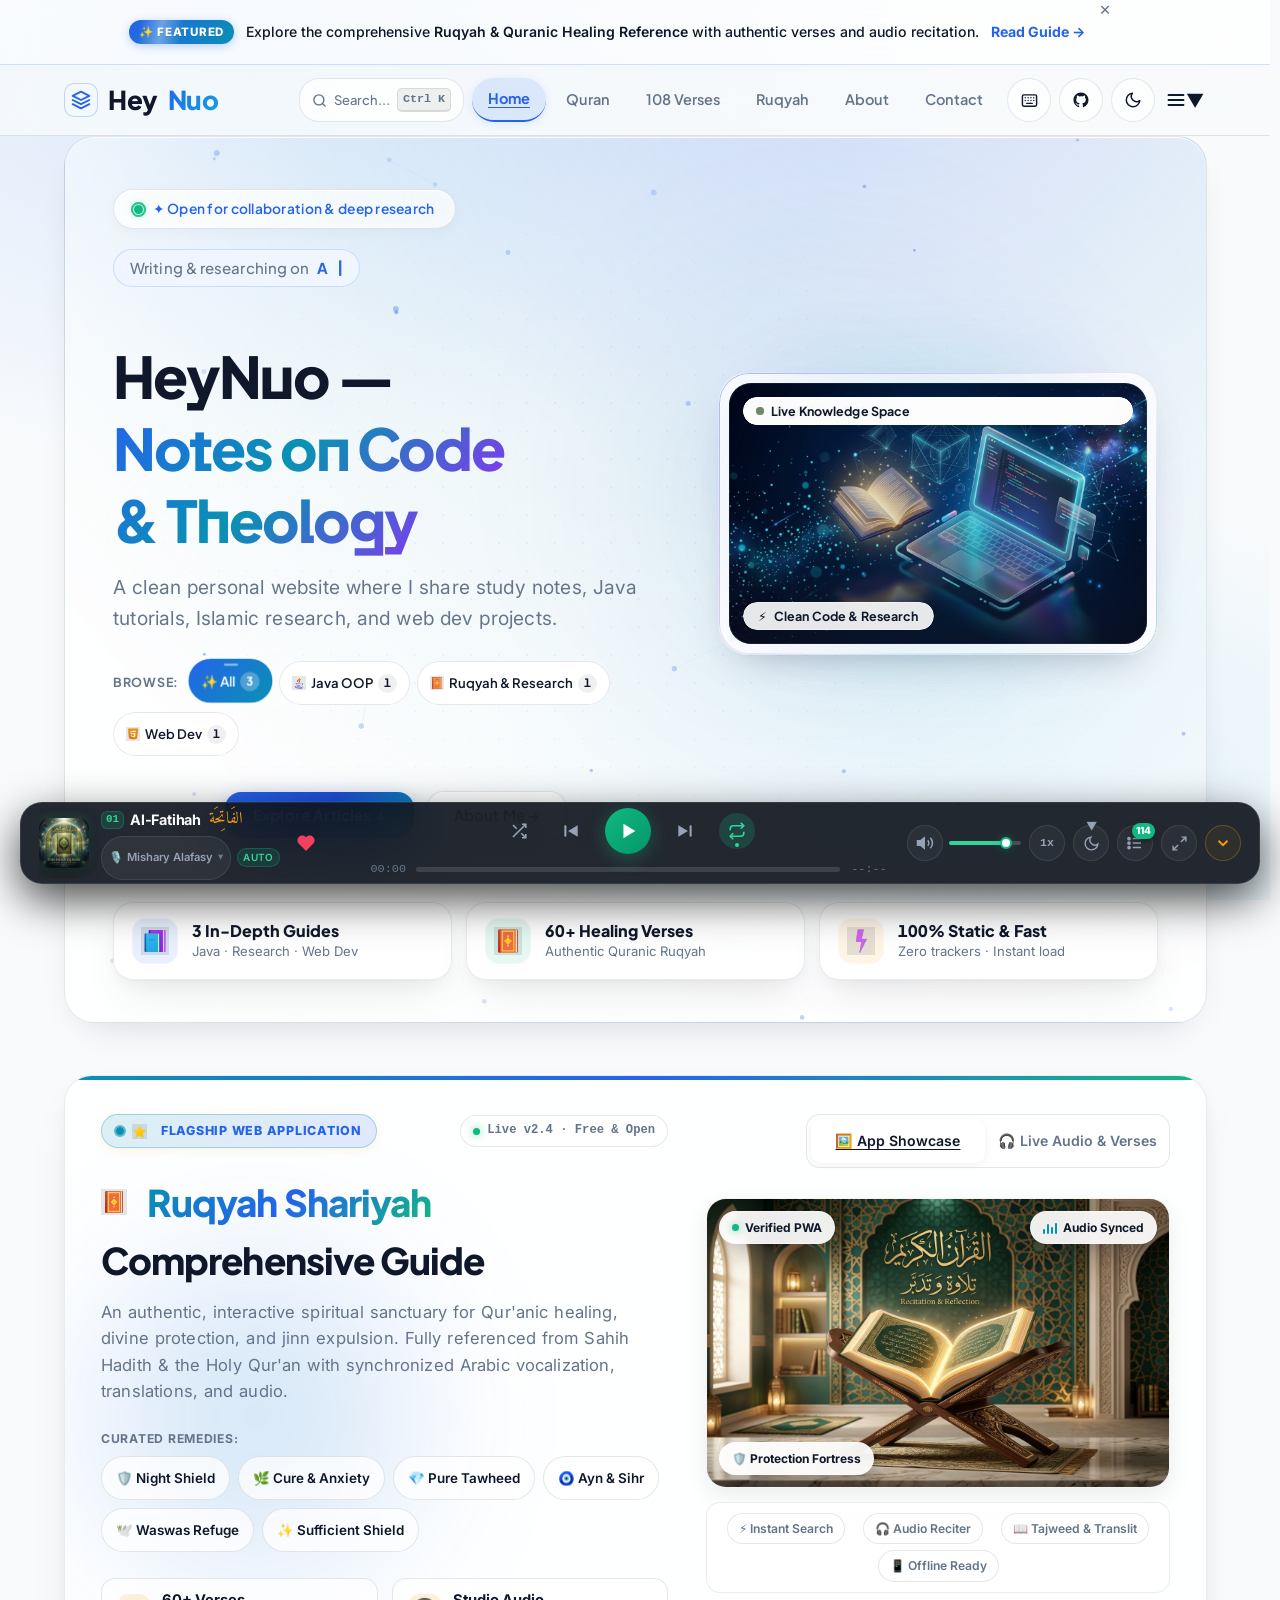
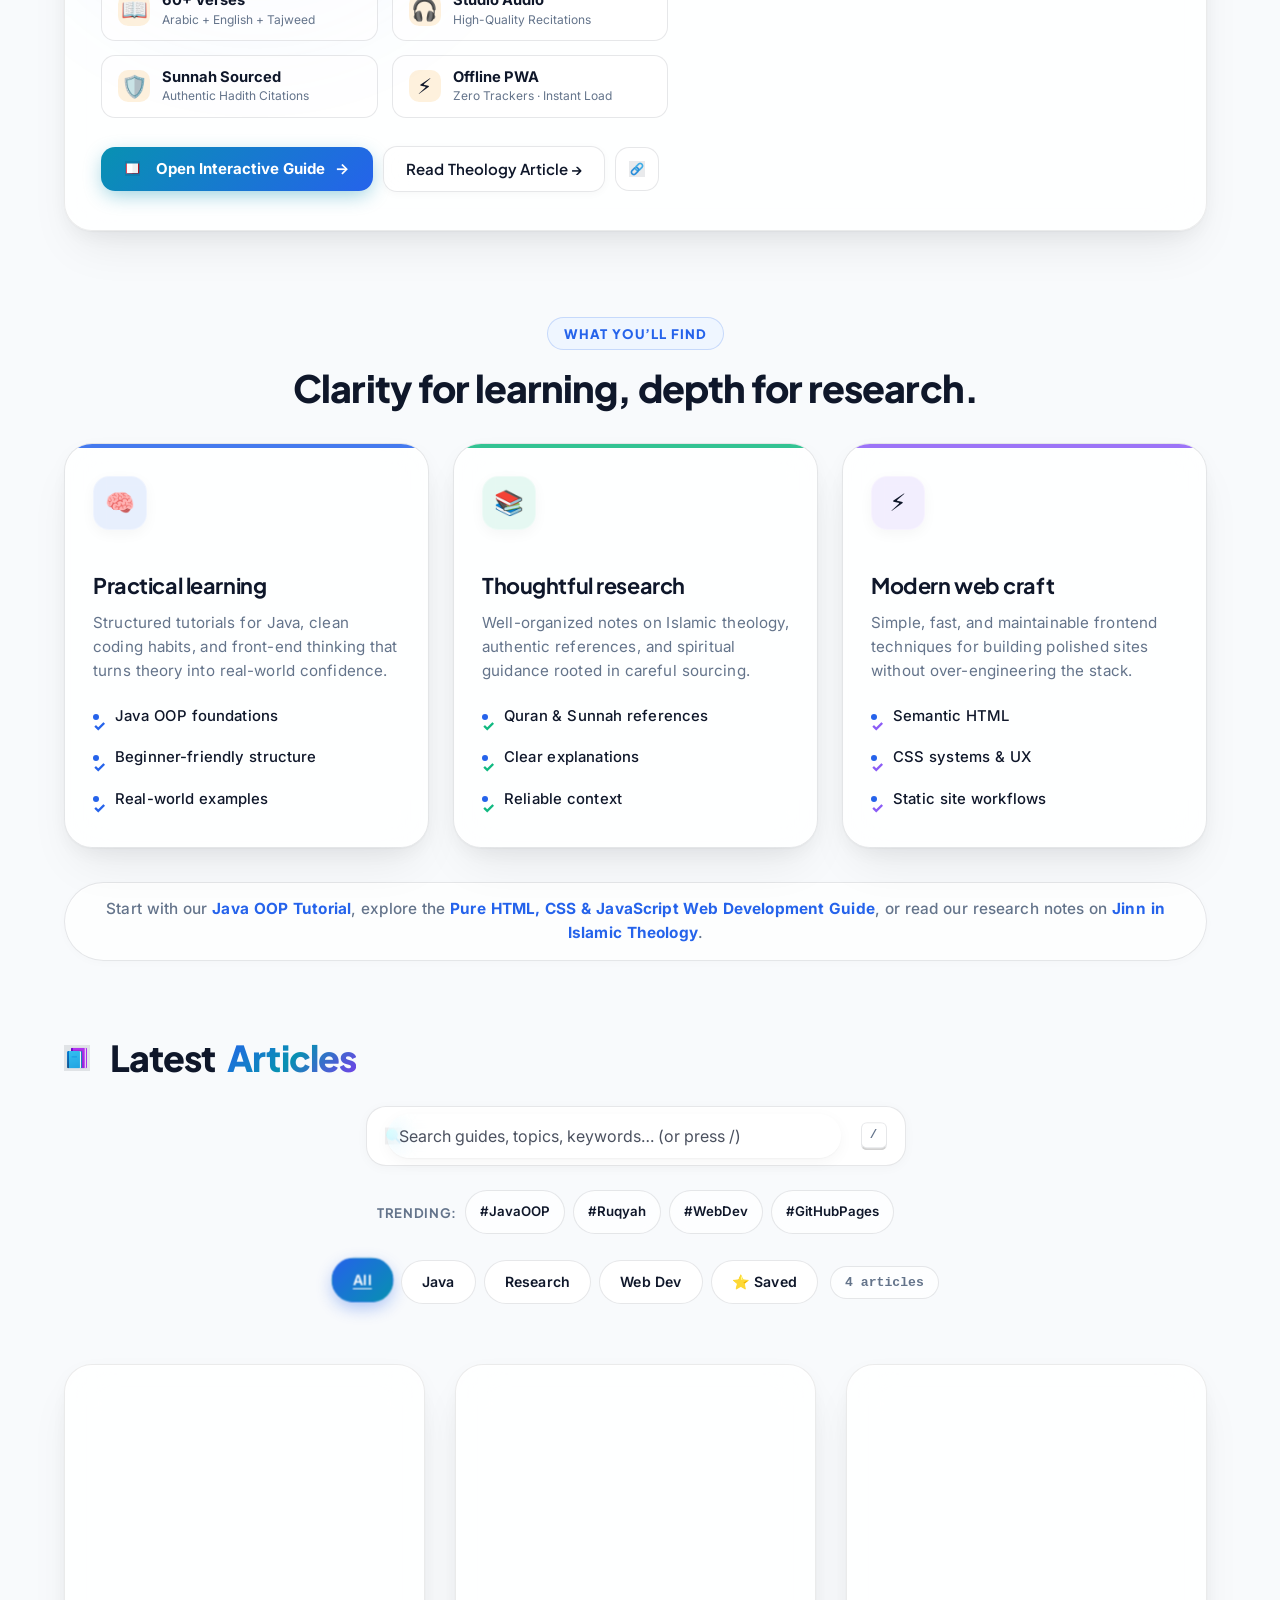
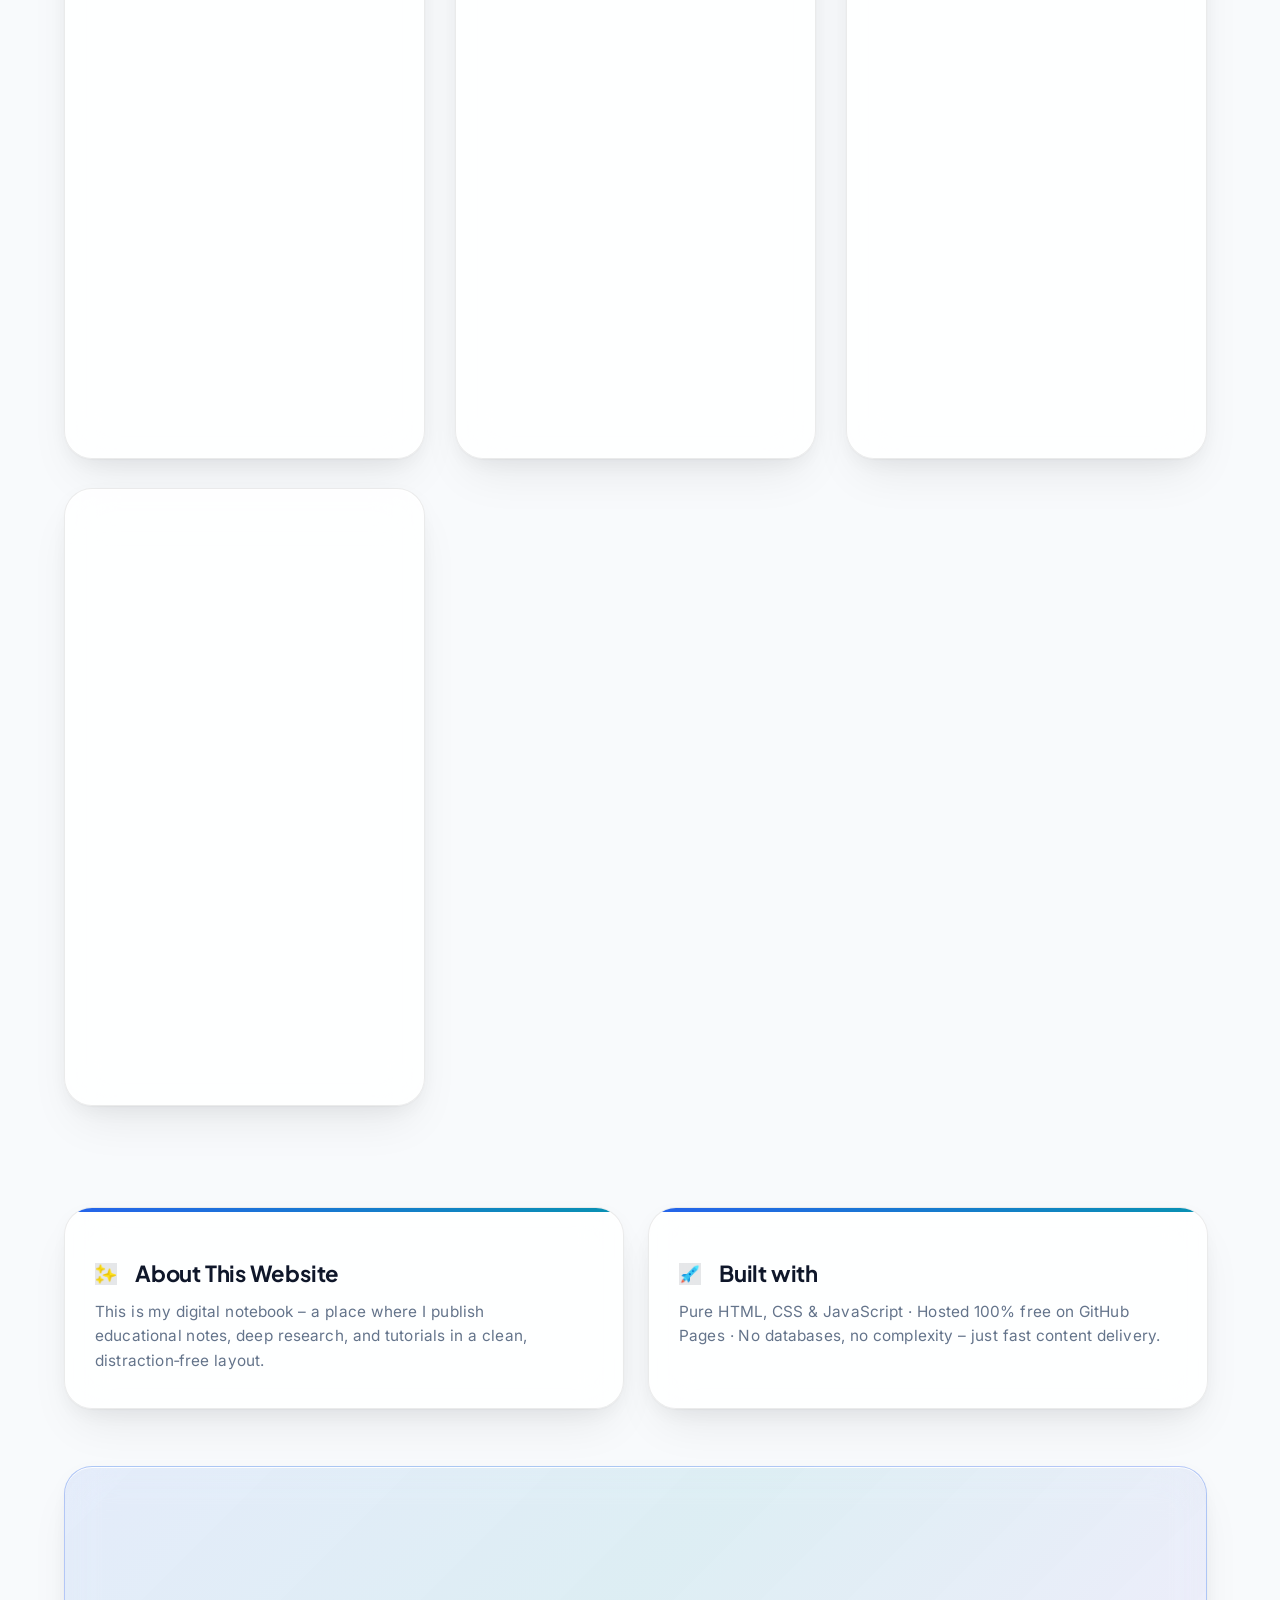
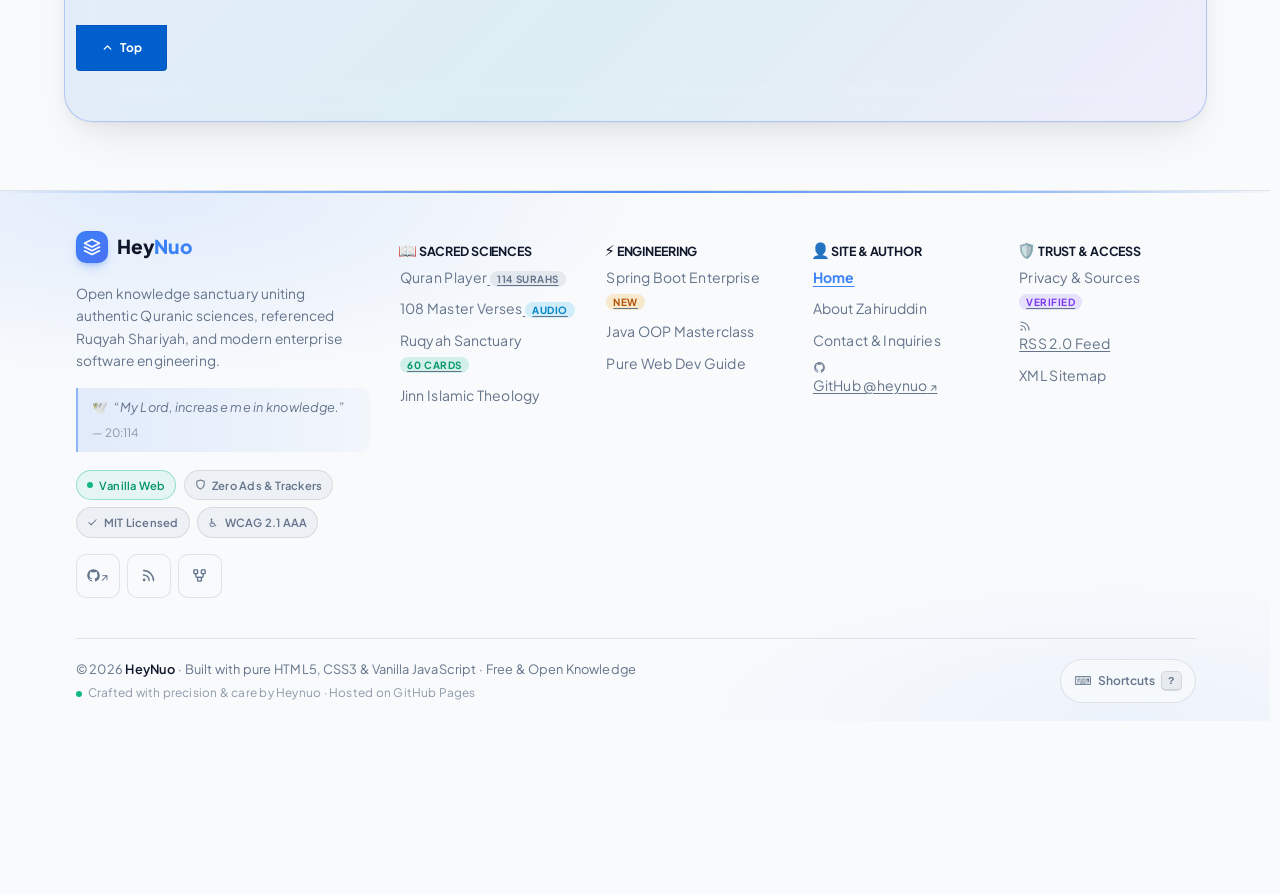
==== commit 0288f687: "feat: optimize CSS smoothness, RTL alignment, accessibility, and JavaScript performance" ====
--- a/index.html
+++ b/index.html
@@ -103,8 +103,7 @@
     <nav class="container" aria-label="Main navigation">
       <a href="index.html" class="logo" aria-label="HeyNuo - Return to homepage">
         <span class="logo-mark" aria-hidden="true">
-          <svg width="20" height="20" viewBox="0 0 24 24" fill="none" stroke="currentColor" stroke-width="2.2"
-            stroke-linecap="round" stroke-linejoin="round">
+          <svg width="20" height="20" viewBox="0 0 24 24" fill="none" stroke="currentColor" stroke-width="2.2" stroke-linecap="round" stroke-linejoin="round">
             <path d="M12 2L2 7l10 5 10-5-10-5z"></path>
             <path d="M2 17l10 5 10-5"></path>
             <path d="M2 12l10 5 10-5"></path>
@@ -114,14 +113,9 @@
       </a>
 
       <div class="nav-right">
-        <button type="button" class="nav-search-btn" id="navSearchBtn" aria-label="Search articles and topics (Ctrl+K)"
-          title="Quick Search (Ctrl+K)">
+        <button type="button" class="nav-search-btn" id="navSearchBtn" aria-label="Search articles and topics (Ctrl+K)" title="Quick Search (Ctrl+K)">
           <span class="nav-search-icon" aria-hidden="true">
-            <svg width="15" height="15" viewBox="0 0 24 24" fill="none" stroke="currentColor" stroke-width="2.2"
-              stroke-linecap="round" stroke-linejoin="round">
-              <circle cx="11" cy="11" r="8"></circle>
-              <line x1="21" y1="21" x2="16.65" y2="16.65"></line>
-            </svg>
+            <svg width="15" height="15" viewBox="0 0 24 24" fill="none" stroke="currentColor" stroke-width="2.2" stroke-linecap="round" stroke-linejoin="round"><circle cx="11" cy="11" r="8"></circle><line x1="21" y1="21" x2="16.65" y2="16.65"></line></svg>
           </span>
           <span class="nav-search-text">Search...</span>
           <kbd class="nav-search-kbd">Ctrl K</kbd>
@@ -133,8 +127,7 @@
               <span class="logo-mark-mini" aria-hidden="true">HN</span>
               <span>Navigation</span>
             </div>
-            <button type="button" class="nav-mobile-close" id="navCloseBtn"
-              aria-label="Close navigation menu">✕</button>
+            <button type="button" class="nav-mobile-close" id="navCloseBtn" aria-label="Close navigation menu">✕</button>
           </div>
           <a href="index.html" class="active" aria-current="page">Home</a>
           <a href="quran.html" data-nav="quran">Quran</a>
@@ -144,39 +137,23 @@
           <a href="contact.html" data-nav="contact">Contact</a>
         </div>
 
-        <button type="button" class="nav-icon-btn shortcut-help-btn" id="headerShortcutsBtn"
-          aria-label="Keyboard Shortcuts" title="Keyboard Shortcuts (?)">
-          <svg width="17" height="17" viewBox="0 0 24 24" fill="none" stroke="currentColor" stroke-width="2"
-            stroke-linecap="round" stroke-linejoin="round" aria-hidden="true">
+        <button type="button" class="nav-icon-btn shortcut-help-btn" id="headerShortcutsBtn" aria-label="Keyboard Shortcuts" title="Keyboard Shortcuts (?)">
+          <svg width="17" height="17" viewBox="0 0 24 24" fill="none" stroke="currentColor" stroke-width="2" stroke-linecap="round" stroke-linejoin="round" aria-hidden="true">
             <rect x="2" y="4" width="20" height="16" rx="2"></rect>
             <path d="M6 8h.001M10 8h.001M14 8h.001M18 8h.001M6 12h.001M10 12h.001M14 12h.001M18 12h.001M8 16h8"></path>
           </svg>
         </button>
 
-        <a href="https://github.com/heynuo" target="_blank" rel="noopener noreferrer" class="nav-icon-btn"
-          aria-label="GitHub Profile @heynuo" title="GitHub @heynuo">
-          <svg width="18" height="18" viewBox="0 0 24 24" fill="currentColor" aria-hidden="true">
-            <path fill-rule="evenodd" clip-rule="evenodd"
-              d="M12 2C6.477 2 2 6.484 2 12.017c0 4.425 2.865 8.18 6.839 9.504.5.092.682-.217.682-.483 0-.237-.008-.868-.013-1.703-2.782.605-3.369-1.343-3.369-1.343-.454-1.158-1.11-1.466-1.11-1.466-.908-.62.069-.608.069-.608 1.003.07 1.53 1.032 1.53 1.032.892 1.53 2.341 1.088 2.91.832.092-.647.35-1.088.636-1.338-2.22-.253-4.555-1.113-4.555-4.951 0-1.093.39-1.988 1.029-2.688-.103-.253-.446-1.272.098-2.65 0 0 .84-.27 2.75 1.026A9.564 9.564 0 0112 6.844c.85.004 1.705.115 2.504.337 1.909-1.296 2.747-1.027 2.747-1.027.546 1.379.202 2.398.1 2.651.64.7 1.028 1.595 1.028 2.688 0 3.848-2.339 4.695-4.566 4.943.359.309.678.92.678 1.855 0 1.338-.012 2.419-.012 2.747 0 .268.18.58.688.482A10.019 10.019 0 0022 12.017C22 6.484 17.522 2 12 2z">
-            </path>
-          </svg>
+        <a href="https://github.com/heynuo" target="_blank" rel="noopener noreferrer" class="nav-icon-btn" aria-label="GitHub Profile @heynuo" title="GitHub @heynuo">
+          <svg width="18" height="18" viewBox="0 0 24 24" fill="currentColor" aria-hidden="true"><path fill-rule="evenodd" clip-rule="evenodd" d="M12 2C6.477 2 2 6.484 2 12.017c0 4.425 2.865 8.18 6.839 9.504.5.092.682-.217.682-.483 0-.237-.008-.868-.013-1.703-2.782.605-3.369-1.343-3.369-1.343-.454-1.158-1.11-1.466-1.11-1.466-.908-.62.069-.608.069-.608 1.003.07 1.53 1.032 1.53 1.032.892 1.53 2.341 1.088 2.91.832.092-.647.35-1.088.636-1.338-2.22-.253-4.555-1.113-4.555-4.951 0-1.093.39-1.988 1.029-2.688-.103-.253-.446-1.272.098-2.65 0 0 .84-.27 2.75 1.026A9.564 9.564 0 0112 6.844c.85.004 1.705.115 2.504.337 1.909-1.296 2.747-1.027 2.747-1.027.546 1.379.202 2.398.1 2.651.64.7 1.028 1.595 1.028 2.688 0 3.848-2.339 4.695-4.566 4.943.359.309.678.92.678 1.855 0 1.338-.012 2.419-.012 2.747 0 .268.18.58.688.482A10.019 10.019 0 0022 12.017C22 6.484 17.522 2 12 2z"></path></svg>
         </a>
 
         <button class="theme-toggle" id="theme-toggle" aria-label="Toggle light or dark theme" title="Toggle theme (T)">
-          <svg class="theme-svg-icon" width="18" height="18" viewBox="0 0 24 24" fill="none" stroke="currentColor"
-            stroke-width="2" stroke-linecap="round" stroke-linejoin="round" aria-hidden="true">
-            <path d="M21 12.79A9 9 0 1 1 11.21 3 7 7 0 0 0 21 12.79z"></path>
-          </svg>
+          <svg class="theme-svg-icon" width="18" height="18" viewBox="0 0 24 24" fill="none" stroke="currentColor" stroke-width="2" stroke-linecap="round" stroke-linejoin="round" aria-hidden="true"><path d="M21 12.79A9 9 0 1 1 11.21 3 7 7 0 0 0 21 12.79z"></path></svg>
         </button>
 
-        <button class="menu-btn" id="menu-btn" aria-label="Toggle navigation menu" aria-controls="nav-links"
-          aria-expanded="false">
-          <svg width="20" height="20" viewBox="0 0 24 24" fill="none" stroke="currentColor" stroke-width="2.2"
-            stroke-linecap="round" stroke-linejoin="round" aria-hidden="true">
-            <line x1="3" y1="12" x2="21" y2="12"></line>
-            <line x1="3" y1="6" x2="21" y2="6"></line>
-            <line x1="3" y1="18" x2="21" y2="18"></line>
-          </svg>
+        <button class="menu-btn" id="menu-btn" aria-label="Toggle navigation menu" aria-controls="nav-links" aria-expanded="false">
+          <svg width="20" height="20" viewBox="0 0 24 24" fill="none" stroke="currentColor" stroke-width="2.2" stroke-linecap="round" stroke-linejoin="round" aria-hidden="true"><line x1="3" y1="12" x2="21" y2="12"></line><line x1="3" y1="6" x2="21" y2="6"></line><line x1="3" y1="18" x2="21" y2="18"></line></svg>
         </button>
       </div>
     </nav>
@@ -839,8 +816,7 @@
           <div class="footer-col footer-col-brand">
             <a href="index.html" class="footer-brand-logo" aria-label="HeyNuo Homepage">
               <span class="logo-mark" aria-hidden="true">
-                <svg width="18" height="18" viewBox="0 0 24 24" fill="none" stroke="currentColor" stroke-width="2.2"
-                  stroke-linecap="round" stroke-linejoin="round">
+                <svg width="18" height="18" viewBox="0 0 24 24" fill="none" stroke="currentColor" stroke-width="2.2" stroke-linecap="round" stroke-linejoin="round">
                   <path d="M12 2L2 7l10 5 10-5-10-5z"></path>
                   <path d="M2 17l10 5 10-5"></path>
                   <path d="M2 12l10 5 10-5"></path>
@@ -849,8 +825,7 @@
               <span class="footer-logo-name">Hey<span>Nuo</span></span>
             </a>
             <p class="footer-brand-desc">
-              Open knowledge sanctuary uniting authentic Quranic sciences, referenced Ruqyah Shariyah, and modern
-              enterprise software engineering.
+              Open knowledge sanctuary uniting authentic Quranic sciences, referenced Ruqyah Shariyah, and modern enterprise software engineering.
             </p>
             <p class="footer-brand-motto">
               <span class="motto-icon" aria-hidden="true">🕊️</span>
@@ -863,17 +838,11 @@
                 <span>Vanilla Web</span>
               </span>
               <span class="footer-badge">
-                <svg width="11" height="11" viewBox="0 0 24 24" fill="none" stroke="currentColor" stroke-width="2.2"
-                  stroke-linecap="round" stroke-linejoin="round" aria-hidden="true">
-                  <path d="M12 22s8-4 8-10V5l-8-3-8 3v7c0 6 8 10 8 10z"></path>
-                </svg>
+                <svg width="11" height="11" viewBox="0 0 24 24" fill="none" stroke="currentColor" stroke-width="2.2" stroke-linecap="round" stroke-linejoin="round" aria-hidden="true"><path d="M12 22s8-4 8-10V5l-8-3-8 3v7c0 6 8 10 8 10z"></path></svg>
                 <span>Zero Ads &amp; Trackers</span>
               </span>
               <span class="footer-badge">
-                <svg width="11" height="11" viewBox="0 0 24 24" fill="none" stroke="currentColor" stroke-width="2.2"
-                  stroke-linecap="round" stroke-linejoin="round" aria-hidden="true">
-                  <polyline points="20 6 9 17 4 12"></polyline>
-                </svg>
+                <svg width="11" height="11" viewBox="0 0 24 24" fill="none" stroke="currentColor" stroke-width="2.2" stroke-linecap="round" stroke-linejoin="round" aria-hidden="true"><polyline points="20 6 9 17 4 12"></polyline></svg>
                 <span>MIT Licensed</span>
               </span>
               <span class="footer-badge">
@@ -882,29 +851,15 @@
               </span>
             </div>
             <div class="footer-social-row" aria-label="Social profiles">
-              <a href="https://github.com/heynuo" target="_blank" rel="noopener noreferrer" class="footer-social-link"
-                aria-label="GitHub @heynuo" title="GitHub">
-                <svg width="15" height="15" viewBox="0 0 24 24" fill="currentColor" aria-hidden="true">
-                  <path fill-rule="evenodd" clip-rule="evenodd"
-                    d="M12 2C6.477 2 2 6.484 2 12.017c0 4.425 2.865 8.18 6.839 9.504.5.092.682-.217.682-.483 0-.237-.008-.868-.013-1.703-2.782.605-3.369-1.343-3.369-1.343-.454-1.158-1.11-1.466-1.11-1.466-.908-.62.069-.608.069-.608 1.003.07 1.53 1.032 1.53 1.032.892 1.53 2.341 1.088 2.91.832.092-.647.35-1.088.636-1.338-2.22-.253-4.555-1.113-4.555-4.951 0-1.093.39-1.988 1.029-2.688-.103-.253-.446-1.272.098-2.65 0 0 .84-.27 2.75 1.026A9.564 9.564 0 0112 6.844c.85.004 1.705.115 2.504.337 1.909-1.296 2.747-1.027 2.747-1.027.546 1.379.202 2.398.1 2.651.64.7 1.028 1.595 1.028 2.688 0 3.848-2.339 4.695-4.566 4.943.359.309.678.92.678 1.855 0 1.338-.012 2.419-.012 2.747 0 .268.18.58.688.482A10.019 10.019 0 0022 12.017C22 6.484 17.522 2 12 2z" />
-                </svg>
+              <a href="https://github.com/heynuo" target="_blank" rel="noopener noreferrer"
+                 class="footer-social-link" aria-label="GitHub @heynuo" title="GitHub">
+                <svg width="15" height="15" viewBox="0 0 24 24" fill="currentColor" aria-hidden="true"><path fill-rule="evenodd" clip-rule="evenodd" d="M12 2C6.477 2 2 6.484 2 12.017c0 4.425 2.865 8.18 6.839 9.504.5.092.682-.217.682-.483 0-.237-.008-.868-.013-1.703-2.782.605-3.369-1.343-3.369-1.343-.454-1.158-1.11-1.466-1.11-1.466-.908-.62.069-.608.069-.608 1.003.07 1.53 1.032 1.53 1.032.892 1.53 2.341 1.088 2.91.832.092-.647.35-1.088.636-1.338-2.22-.253-4.555-1.113-4.555-4.951 0-1.093.39-1.988 1.029-2.688-.103-.253-.446-1.272.098-2.65 0 0 .84-.27 2.75 1.026A9.564 9.564 0 0112 6.844c.85.004 1.705.115 2.504.337 1.909-1.296 2.747-1.027 2.747-1.027.546 1.379.202 2.398.1 2.651.64.7 1.028 1.595 1.028 2.688 0 3.848-2.339 4.695-4.566 4.943.359.309.678.92.678 1.855 0 1.338-.012 2.419-.012 2.747 0 .268.18.58.688.482A10.019 10.019 0 0022 12.017C22 6.484 17.522 2 12 2z"/></svg>
               </a>
               <a href="rss.xml" class="footer-social-link" aria-label="RSS Feed" title="RSS">
-                <svg width="15" height="15" viewBox="0 0 24 24" fill="none" stroke="currentColor" stroke-width="2.4"
-                  stroke-linecap="round" stroke-linejoin="round" aria-hidden="true">
-                  <path d="M4 11a9 9 0 0 1 9 9" />
-                  <path d="M4 4a16 16 0 0 1 16 16" />
-                  <circle cx="5" cy="19" r="1" />
-                </svg>
+                <svg width="15" height="15" viewBox="0 0 24 24" fill="none" stroke="currentColor" stroke-width="2.4" stroke-linecap="round" stroke-linejoin="round" aria-hidden="true"><path d="M4 11a9 9 0 0 1 9 9"/><path d="M4 4a16 16 0 0 1 16 16"/><circle cx="5" cy="19" r="1"/></svg>
               </a>
               <a href="sitemap.xml" class="footer-social-link" aria-label="XML Sitemap" title="Sitemap">
-                <svg width="15" height="15" viewBox="0 0 24 24" fill="none" stroke="currentColor" stroke-width="2.2"
-                  stroke-linecap="round" stroke-linejoin="round" aria-hidden="true">
-                  <rect x="3" y="3" width="6" height="6" rx="1" />
-                  <rect x="15" y="3" width="6" height="6" rx="1" />
-                  <rect x="9" y="15" width="6" height="6" rx="1" />
-                  <path d="M6 9v3a3 3 0 0 0 3 3h6a3 3 0 0 0 3-3V9" />
-                </svg>
+                <svg width="15" height="15" viewBox="0 0 24 24" fill="none" stroke="currentColor" stroke-width="2.2" stroke-linecap="round" stroke-linejoin="round" aria-hidden="true"><rect x="3" y="3" width="6" height="6" rx="1"/><rect x="15" y="3" width="6" height="6" rx="1"/><rect x="9" y="15" width="6" height="6" rx="1"/><path d="M6 9v3a3 3 0 0 0 3 3h6a3 3 0 0 0 3-3V9"/></svg>
               </a>
             </div>
           </div>
@@ -990,11 +945,7 @@
               </li>
               <li>
                 <a href="https://github.com/heynuo" target="_blank" rel="noopener noreferrer" class="footer-ext-link">
-                  <svg width="13" height="13" viewBox="0 0 24 24" fill="currentColor" aria-hidden="true">
-                    <path fill-rule="evenodd" clip-rule="evenodd"
-                      d="M12 2C6.477 2 2 6.484 2 12.017c0 4.425 2.865 8.18 6.839 9.504.5.092.682-.217.682-.483 0-.237-.008-.868-.013-1.703-2.782.605-3.369-1.343-3.369-1.343-.454-1.158-1.11-1.466-1.11-1.466-.908-.62.069-.608.069-.608 1.003.07 1.53 1.032 1.53 1.032.892 1.53 2.341 1.088 2.91.832.092-.647.35-1.088.636-1.338-2.22-.253-4.555-1.113-4.555-4.951 0-1.093.39-1.988 1.029-2.688-.103-.253-.446-1.272.098-2.65 0 0 .84-.27 2.75 1.026A9.564 9.564 0 0112 6.844c.85.004 1.705.115 2.504.337 1.909-1.296 2.747-1.027 2.747-1.027.546 1.379.202 2.398.1 2.651.64.7 1.028 1.595 1.028 2.688 0 3.848-2.339 4.695-4.566 4.943.359.309.678.92.678 1.855 0 1.338-.012 2.419-.012 2.747 0 .268.18.58.688.482A10.019 10.019 0 0022 12.017C22 6.484 17.522 2 12 2z">
-                    </path>
-                  </svg>
+                  <svg width="13" height="13" viewBox="0 0 24 24" fill="currentColor" aria-hidden="true"><path fill-rule="evenodd" clip-rule="evenodd" d="M12 2C6.477 2 2 6.484 2 12.017c0 4.425 2.865 8.18 6.839 9.504.5.092.682-.217.682-.483 0-.237-.008-.868-.013-1.703-2.782.605-3.369-1.343-3.369-1.343-.454-1.158-1.11-1.466-1.11-1.466-.908-.62.069-.608.069-.608 1.003.07 1.53 1.032 1.53 1.032.892 1.53 2.341 1.088 2.91.832.092-.647.35-1.088.636-1.338-2.22-.253-4.555-1.113-4.555-4.951 0-1.093.39-1.988 1.029-2.688-.103-.253-.446-1.272.098-2.65 0 0 .84-.27 2.75 1.026A9.564 9.564 0 0112 6.844c.85.004 1.705.115 2.504.337 1.909-1.296 2.747-1.027 2.747-1.027.546 1.379.202 2.398.1 2.651.64.7 1.028 1.595 1.028 2.688 0 3.848-2.339 4.695-4.566 4.943.359.309.678.92.678 1.855 0 1.338-.012 2.419-.012 2.747 0 .268.18.58.688.482A10.019 10.019 0 0022 12.017C22 6.484 17.522 2 12 2z"></path></svg>
                   <span>GitHub @heynuo</span>
                 </a>
               </li>
@@ -1016,12 +967,7 @@
               </li>
               <li>
                 <a href="rss.xml" class="footer-ext-link">
-                  <svg width="12" height="12" viewBox="0 0 24 24" fill="none" stroke="currentColor" stroke-width="2.5"
-                    stroke-linecap="round" stroke-linejoin="round" aria-hidden="true">
-                    <path d="M4 11a9 9 0 0 1 9 9"></path>
-                    <path d="M4 4a16 16 0 0 1 16 16"></path>
-                    <circle cx="5" cy="19" r="1"></circle>
-                  </svg>
+                  <svg width="12" height="12" viewBox="0 0 24 24" fill="none" stroke="currentColor" stroke-width="2.5" stroke-linecap="round" stroke-linejoin="round" aria-hidden="true"><path d="M4 11a9 9 0 0 1 9 9"></path><path d="M4 4a16 16 0 0 1 16 16"></path><circle cx="5" cy="19" r="1"></circle></svg>
                   <span>RSS 2.0 Feed</span>
                 </a>
               </li>
@@ -1037,24 +983,18 @@
         <!-- Bottom Footer Bar -->
         <div class="footer-bottom">
           <div class="footer-meta-block">
-            <p class="footer-copy">© 2026 <strong>HeyNuo</strong> · Built with pure HTML5, CSS3 &amp; Vanilla JavaScript
-              · Free &amp; Open Knowledge</p>
+            <p class="footer-copy">© 2026 <strong>HeyNuo</strong> · Built with pure HTML5, CSS3 &amp; Vanilla JavaScript · Free &amp; Open Knowledge</p>
             <p class="footer-attribution">Crafted with precision &amp; care by Heynuo · Hosted on GitHub Pages</p>
           </div>
 
           <div class="footer-controls">
-            <button type="button" class="footer-ctrl-btn shortcut-help-btn" id="shortcutHelpBtn"
-              title="View keyboard shortcuts (?)">
+            <button type="button" class="footer-ctrl-btn shortcut-help-btn" id="shortcutHelpBtn" title="View keyboard shortcuts (?)">
               <span aria-hidden="true">⌨️</span>
               <span>Shortcuts</span>
               <kbd class="footer-kbd">?</kbd>
             </button>
-            <a href="#main-content" class="footer-ctrl-btn footer-back-top" id="footerBackTop"
-              aria-label="Back to top of page" title="Back to top">
-              <svg width="13" height="13" viewBox="0 0 24 24" fill="none" stroke="currentColor" stroke-width="2.5"
-                stroke-linecap="round" stroke-linejoin="round" aria-hidden="true">
-                <path d="M18 15l-6-6-6 6"></path>
-              </svg>
+            <a href="#main-content" class="footer-ctrl-btn footer-back-top" id="footerBackTop" aria-label="Back to top of page" title="Back to top">
+              <svg width="13" height="13" viewBox="0 0 24 24" fill="none" stroke="currentColor" stroke-width="2.5" stroke-linecap="round" stroke-linejoin="round" aria-hidden="true"><path d="M18 15l-6-6-6 6"></path></svg>
               <span>Top</span>
             </a>
           </div>
@@ -1076,8 +1016,7 @@
   <div id="toastContainer" class="toast-container" aria-live="polite"></div>
 
   <!-- Keyboard Shortcuts Modal (WCAG 2.1.4 compliant) -->
-  <div class="shortcuts-modal-backdrop" id="shortcutsModal" aria-hidden="true" role="dialog" aria-modal="true"
-    aria-labelledby="shortcutsTitle">
+  <div class="shortcuts-modal-backdrop" id="shortcutsModal" aria-hidden="true" role="dialog" aria-modal="true" aria-labelledby="shortcutsTitle">
     <div class="shortcuts-modal">
       <div class="shortcuts-header">
         <div class="shortcuts-title-wrap">
@@ -1087,14 +1026,12 @@
             <p class="shortcuts-subtitle">Productivity hotkeys &amp; audio player controls</p>
           </div>
         </div>
-        <button type="button" class="announcement-close" id="shortcutsClose"
-          aria-label="Close shortcuts dialog">✕</button>
+        <button type="button" class="announcement-close" id="shortcutsClose" aria-label="Close shortcuts dialog">✕</button>
       </div>
 
       <div class="shortcuts-toggle-row">
         <label for="toggleSingleShortcuts" class="shortcuts-toggle-label">
-          <span>Enable Single-Key Shortcuts (<kbd>T</kbd>, <kbd>H</kbd>, <kbd>A</kbd>, <kbd>C</kbd>, <kbd>?</kbd>,
-            <kbd>Space</kbd>)</span>
+          <span>Enable Single-Key Shortcuts (<kbd>T</kbd>, <kbd>H</kbd>, <kbd>A</kbd>, <kbd>C</kbd>, <kbd>?</kbd>, <kbd>Space</kbd>)</span>
           <small>Disable if you use voice dictation or assistive technology (WCAG 2.1.4)</small>
         </label>
         <input type="checkbox" id="toggleSingleShortcuts" class="shortcuts-checkbox" checked>
@@ -1109,8 +1046,7 @@
           <div class="shortcuts-list">
             <div class="shortcut-row">
               <span class="shortcut-desc">Search &amp; Command Palette</span>
-              <span class="shortcut-keys"><kbd class="shortcut-key">Ctrl + K</kbd> <span class="shortcut-or">or</span>
-                <kbd class="shortcut-key">/</kbd></span>
+              <span class="shortcut-keys"><kbd class="shortcut-key">Ctrl + K</kbd> <span class="shortcut-or">or</span> <kbd class="shortcut-key">/</kbd></span>
             </div>
             <div class="shortcut-row">
               <span class="shortcut-desc">Go to Home Dashboard</span>
@@ -1164,8 +1100,7 @@
             </div>
             <div class="shortcut-row">
               <span class="shortcut-desc">Next / Previous Surah</span>
-              <span class="shortcut-keys"><kbd class="shortcut-key">→</kbd> <span class="shortcut-or">/</span> <kbd
-                  class="shortcut-key">←</kbd></span>
+              <span class="shortcut-keys"><kbd class="shortcut-key">→</kbd> <span class="shortcut-or">/</span> <kbd class="shortcut-key">←</kbd></span>
             </div>
             <div class="shortcut-row">
               <span class="shortcut-desc">Surah Playlist Queue</span>
@@ -1184,8 +1119,7 @@
       </div>
 
       <div class="shortcuts-footer">
-        <span class="shortcuts-footer-hint">💡 Press <kbd class="shortcut-key-inline">Esc</kbd> or click outside to
-          dismiss</span>
+        <span class="shortcuts-footer-hint">💡 Press <kbd class="shortcut-key-inline">Esc</kbd> or click outside to dismiss</span>
       </div>
     </div>
   </div>
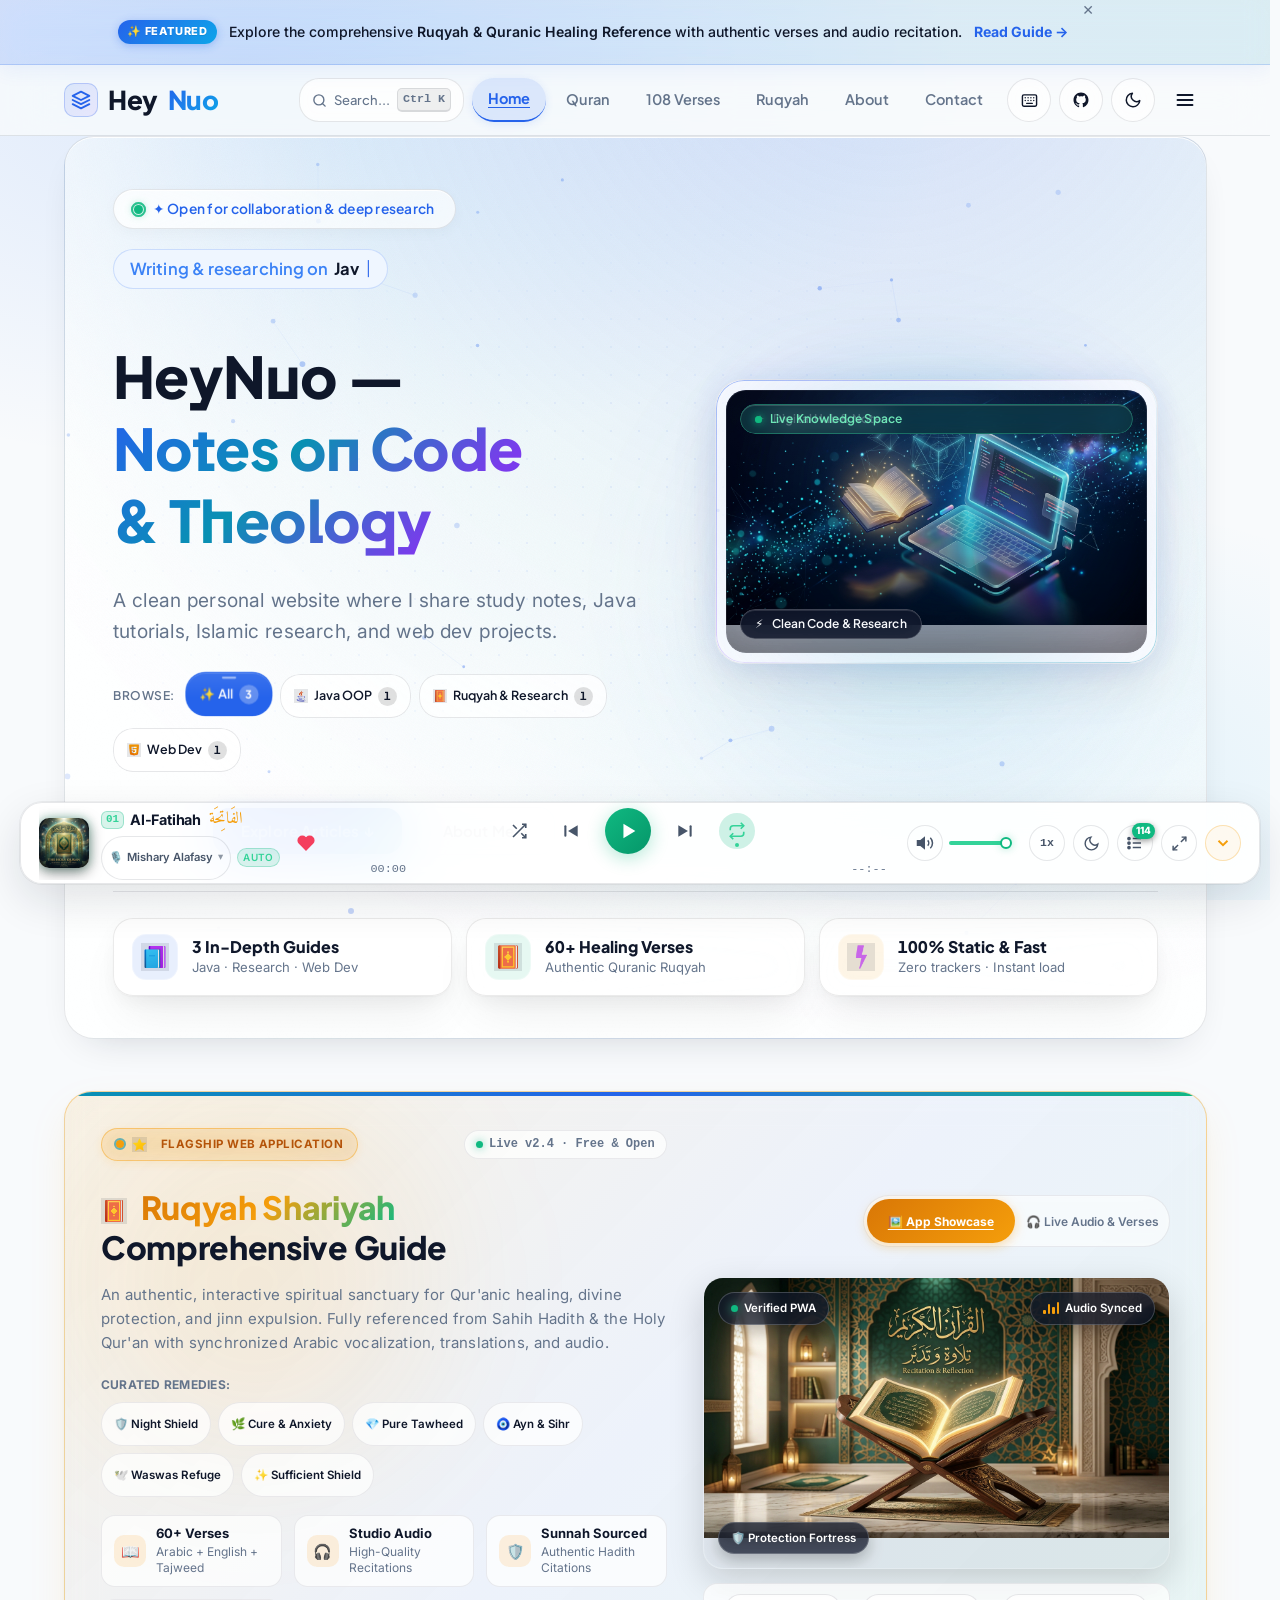
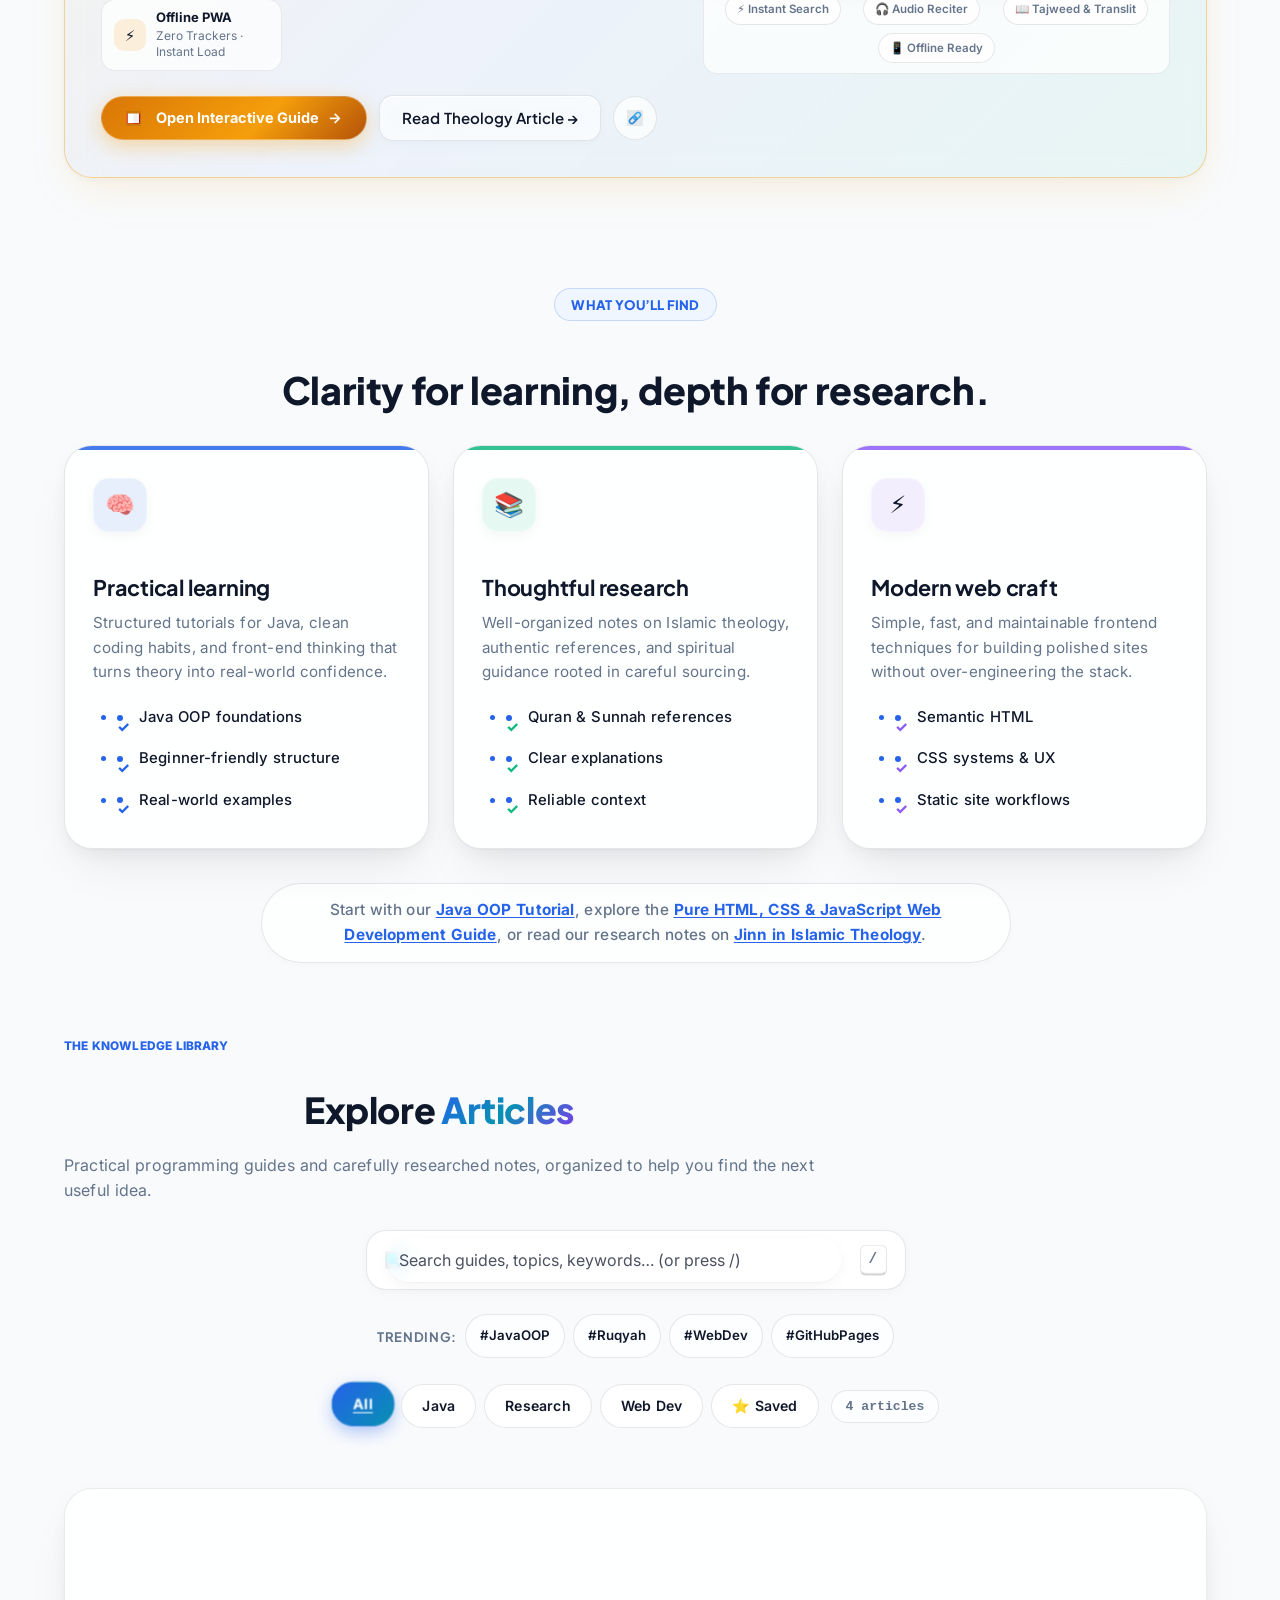
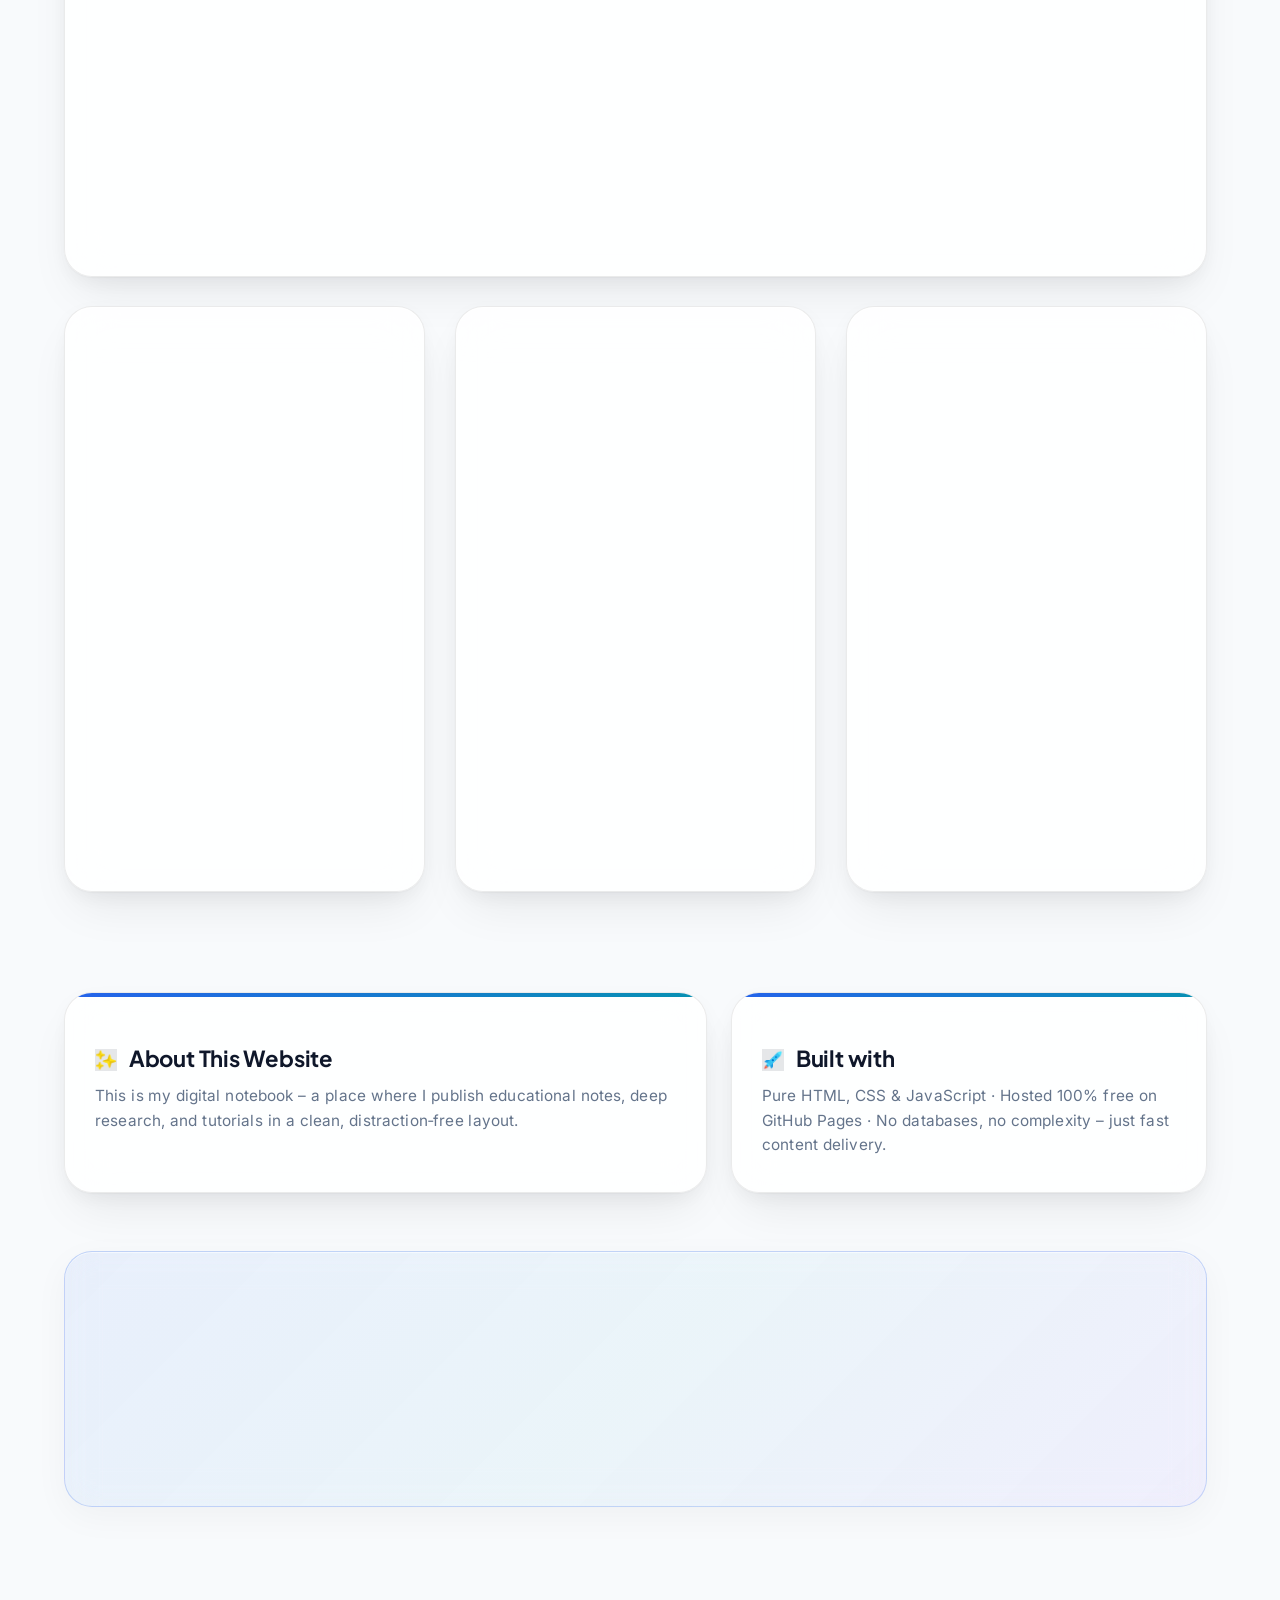
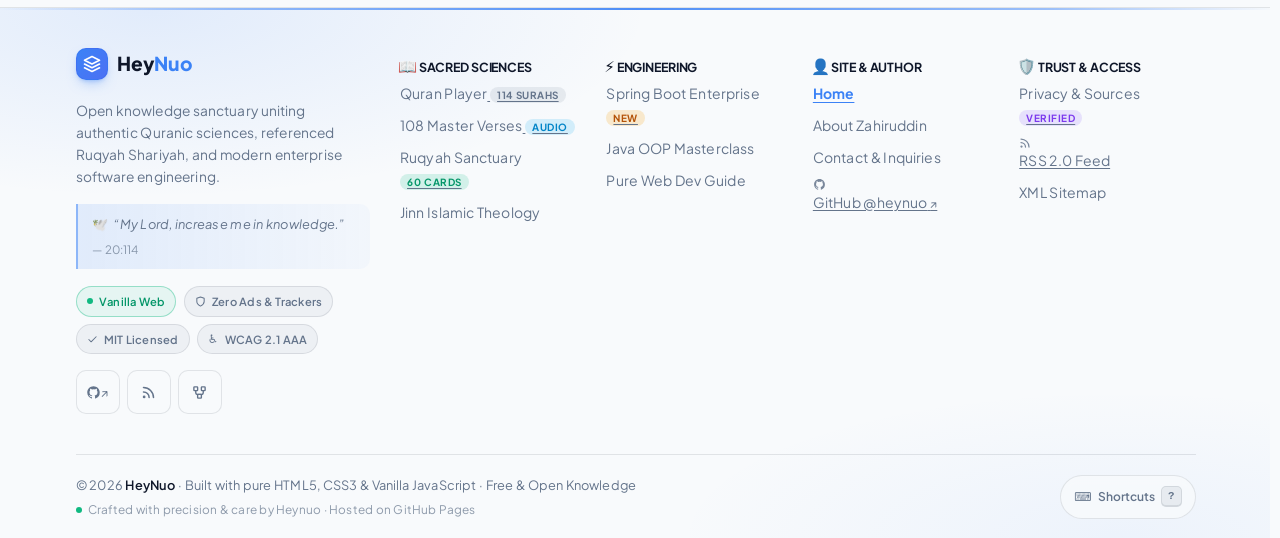
==== commit 42b170af: "Update site styles, components, and content" ====
--- a/index.html
+++ b/index.html
@@ -1,9 +1,27 @@
 <!DOCTYPE html>
-<html lang="en">
+<html lang="en" data-theme="light">
 
 <head>
   <meta charset="UTF-8">
   <meta name="viewport" content="width=device-width, initial-scale=1.0, viewport-fit=cover">
+
+  <!-- Theme Initialization: Prevents Flash of Unstyled Content (FOUC) -->
+  <script>
+    (function () {
+      try {
+        var savedTheme = localStorage.getItem('heynuo-theme');
+        var prefersDark = window.matchMedia && window.matchMedia('(prefers-color-scheme: dark)').matches;
+        var theme = savedTheme || (prefersDark ? 'dark' : 'light');
+        document.documentElement.setAttribute('data-theme', theme);
+        var savedReading = localStorage.getItem('heynuo-reading-theme');
+        if (savedReading && savedReading !== 'default') {
+          document.documentElement.setAttribute('data-reading-theme', savedReading);
+        }
+      } catch (e) {
+        document.documentElement.setAttribute('data-theme', 'light');
+      }
+    })();
+  </script>
   <meta name="robots" content="index, follow">
   <meta name="google-site-verification" content="20jAEe9y_iie23-LX0l0yjH4KSEUyTmoF-9H5tOpkxA">
 
@@ -81,7 +99,7 @@
 
 <body>
   <!-- Include once, anywhere after <body> opens (or in <head> with defer) -->
-  <script src="/assets/js/quran-player.js" defer></script>
+  <script src="assets/js/quran-player.js" defer></script>
 
   <!-- Reading Progress Bar -->
   <div class="reading-progress" id="readingProgress" aria-hidden="true"></div>
@@ -588,8 +606,14 @@
 
       <!-- ===== Articles ===== -->
       <section id="articles">
-        <h2 class="section-title"><img src="assets/icons/books.png" alt="" class="inline-title-icon" width="26"
-            height="26"> Latest <span>Articles</span></h2>
+        <div class="article-section-heading">
+          <div class="article-heading-copy">
+            <p class="section-kicker">THE KNOWLEDGE LIBRARY</p>
+            <h2 class="section-title">Explore <span>Articles</span></h2>
+            <p class="article-section-intro">Practical programming guides and carefully researched notes, organized to
+              help you find the next useful idea.</p>
+          </div>
+        </div>
         <div class="toolbar">
           <div class="search-wrapper" id="searchWrapper">
             <span class="search-icon" aria-hidden="true"><img src="assets/icons/search.png" alt="" width="18"
@@ -716,7 +740,7 @@
             <div class="card-body">
               <div class="card-meta"><span><img src="assets/icons/calendar.png" alt="" class="meta-icon" width="14"
                     height="14"> Jun 2, 2026</span><span><img src="assets/icons/clock.png" alt="" class="meta-icon"
-                    width="14" height="14"> 15 min read</span></div>
+                    width="14" height="14"> 12 min read</span></div>
               <h3><a href="jinn-islamic-theology.html">Jinn in Islamic Theology: Meaning, Types &amp; Quran</a></h3>
               <p>Explore jinn in Islamic theology: Quranic references, creation, types, free will, and differences from
                 angels in clear, referenced notes.</p>
@@ -752,7 +776,7 @@
             <div class="card-body">
               <div class="card-meta"><span><img src="assets/icons/calendar.png" alt="" class="meta-icon" width="14"
                     height="14"> Jun 2, 2026</span><span><img src="assets/icons/clock.png" alt="" class="meta-icon"
-                    width="14" height="14"> 10 min read</span></div>
+                    width="14" height="14"> 6 min read</span></div>
               <h3><a href="web-dev-guide.html">Pure HTML, CSS &amp; JavaScript Web Development Guide</a></h3>
               <p>Build a fast, clean website with pure HTML, CSS, and JavaScript. Learn semantic markup, responsive
                 design, performance, and accessibility.</p>
@@ -993,25 +1017,11 @@
               <span>Shortcuts</span>
               <kbd class="footer-kbd">?</kbd>
             </button>
-            <a href="#main-content" class="footer-ctrl-btn footer-back-top" id="footerBackTop" aria-label="Back to top of page" title="Back to top">
-              <svg width="13" height="13" viewBox="0 0 24 24" fill="none" stroke="currentColor" stroke-width="2.5" stroke-linecap="round" stroke-linejoin="round" aria-hidden="true"><path d="M18 15l-6-6-6 6"></path></svg>
-              <span>Top</span>
-            </a>
           </div>
         </div>
       </div>
     </footer>
   </div>
-
-  <button class="scroll-to-top" id="scrollToTop" aria-label="Scroll to top" title="Scroll to top">
-    <svg class="progress-ring" viewBox="0 0 36 36" width="36" height="36" aria-hidden="true">
-      <path class="progress-ring-bg"
-        d="M18 2.0845 a 15.9155 15.9155 0 0 1 0 31.831 a 15.9155 15.9155 0 0 1 0 -31.831" />
-      <path class="progress-ring-circle" id="scrollProgressCircle"
-        d="M18 2.0845 a 15.9155 15.9155 0 0 1 0 31.831 a 15.9155 15.9155 0 0 1 0 -31.831" />
-    </svg>
-    <span class="scroll-arrow">↑</span>
-  </button>
 
   <div id="toastContainer" class="toast-container" aria-live="polite"></div>
 
--- a/css/style.css
+++ b/css/style.css
@@ -10,58 +10,57 @@
    5. features   - Interactive features, modals, audio sampler, prose
    6. utilities  - Accessibility overrides, atomic helpers, print
    ========================================================= */
-
 @layer reset, base, layout, components, features, utilities;
 
 /* ---------------------------------------------------------
    1. RESET LAYER
    --------------------------------------------------------- */
-@import url("./partials/reset.css") layer(reset);
+@import url("./partials/reset.css");
 
 /* ---------------------------------------------------------
    2. BASE LAYER
    --------------------------------------------------------- */
-@import url("./partials/base/tokens.css") layer(base);
-@import url("./partials/base/themes.css") layer(base);
-@import url("./partials/base/typography.css") layer(base);
+@import url("./partials/base/tokens.css");
+@import url("./partials/base/themes.css");
+@import url("./partials/base/typography.css");
 
 /* ---------------------------------------------------------
    3. LAYOUT LAYER
    --------------------------------------------------------- */
-@import url("./partials/layout/layout.css") layer(layout);
+@import url("./partials/layout/layout.css");
 
 /* ---------------------------------------------------------
    4. COMPONENTS LAYER
    --------------------------------------------------------- */
-@import url("./partials/components/header-nav.css") layer(components);
-@import url("./partials/components/hero.css") layer(components);
-@import url("./partials/components/buttons.css") layer(components);
-@import url("./partials/components/value-section.css") layer(components);
-@import url("./partials/components/featured-project.css") layer(components);
-@import url("./partials/components/search-toolbar.css") layer(components);
-@import url("./partials/components/cards.css") layer(components);
-@import url("./partials/components/about-contact.css") layer(components);
-@import url("./partials/components/footer.css") layer(components);
-@import url("./partials/components/widgets.css") layer(components);
-@import url("./partials/components/responsive.css") layer(components);
+@import url("./partials/components/header-nav.css");
+@import url("./partials/components/hero.css");
+@import url("./partials/components/buttons.css");
+@import url("./partials/components/value-section.css");
+@import url("./partials/components/featured-project.css");
+@import url("./partials/components/search-toolbar.css");
+@import url("./partials/components/cards.css");
+@import url("./partials/components/about-contact.css");
+@import url("./partials/components/footer.css");
+@import url("./partials/components/widgets.css");
+@import url("./partials/components/responsive.css");
 
 /* ---------------------------------------------------------
    5. FEATURES LAYER
    --------------------------------------------------------- */
-@import url("./partials/features/announcement.css") layer(features);
-@import url("./partials/features/hero-showcase.css") layer(features);
-@import url("./partials/features/featured-showcase.css") layer(features);
-@import url("./partials/features/verse-sampler.css") layer(features);
-@import url("./partials/features/dispatch.css") layer(features);
-@import url("./partials/features/shortcuts-modal.css") layer(features);
-@import url("./partials/features/preview-modal.css") layer(features);
-@import url("./partials/features/article-prose.css") layer(features);
-@import url("./partials/features/interactive.css") layer(features);
-@import url("./partials/features/command-palette.css") layer(features);
+@import url("./partials/features/announcement.css");
+@import url("./partials/features/hero-showcase.css");
+@import url("./partials/features/featured-showcase.css");
+@import url("./partials/features/verse-sampler.css");
+@import url("./partials/features/dispatch.css");
+@import url("./partials/features/shortcuts-modal.css");
+@import url("./partials/features/preview-modal.css");
+@import url("./partials/features/article-prose.css");
+@import url("./partials/features/interactive.css");
+@import url("./partials/features/command-palette.css");
 
 /* ---------------------------------------------------------
    6. UTILITIES LAYER
    --------------------------------------------------------- */
-@import url("./partials/utilities/accessibility.css") layer(utilities);
-@import url("./partials/utilities/helpers.css") layer(utilities);
-@import url("./partials/utilities/print.css") layer(utilities);+@import url("./partials/utilities/accessibility.css");
+@import url("./partials/utilities/helpers.css");
+@import url("./partials/utilities/print.css");
--- a/css/home.css
+++ b/css/home.css
@@ -3,54 +3,57 @@
    Next-Gen UI/UX · Dot Matrix · Spotlight · Glassmorphism
    ========================================================= */
 
-/* =========================================================
-   0. HOME-SCOPED DESIGN TOKENS
-   ========================================================= */
-:root {
-  --home-primary-glow:      rgba(37, 99, 235, 0.18);
-  --home-secondary-glow:    rgba(6, 182, 212, 0.14);
-  --home-card-bg:           rgba(255, 255, 255, 0.85);
-  --home-card-border:       rgba(0, 0, 0, 0.08);
-  --home-card-border-hover: rgba(37, 99, 235, 0.38);
-  --home-glass-highlight:   inset 0 1px 0 rgba(255, 255, 255, 0.88);
-  --home-dot-color:         rgba(37, 99, 235, 0.11);
-
-  --home-card-shadow:
-    0 1px 2px rgba(0, 0, 0, 0.04),
-    0 8px 24px -4px rgba(15, 23, 42, 0.06),
-    0 24px 48px -12px rgba(15, 23, 42, 0.08);
-
-  --home-radius-sm: 14px;
-  --home-radius-md: 20px;
-  --home-radius-lg: 28px;
-  --home-radius-xl: 36px;
-
-  --home-ease-pop: cubic-bezier(0.34, 1.56, 0.64, 1);
-  --home-ease-out: cubic-bezier(0.16, 1, 0.3, 1);
-
-  --home-focus-ring: 0 0 0 3px rgba(37, 99, 235, 0.35);
-}
-
-[data-theme="dark"] {
-  --home-primary-glow:      rgba(59, 130, 246, 0.25);
-  --home-secondary-glow:    rgba(56, 189, 248, 0.16);
-  --home-card-bg:           rgba(17, 24, 39, 0.82);
-  --home-card-border:       rgba(255, 255, 255, 0.08);
-  --home-card-border-hover: rgba(59, 130, 246, 0.48);
-  --home-glass-highlight:   inset 0 1px 0 rgba(255, 255, 255, 0.12);
-  --home-dot-color:         rgba(56, 189, 248, 0.13);
-
-  --home-card-shadow:
-    0 1px 3px rgba(0, 0, 0, 0.45),
-    0 12px 28px -6px rgba(0, 0, 0, 0.55),
-    0 28px 60px -12px rgba(0, 0, 0, 0.72);
-
-  --home-focus-ring: 0 0 0 3px rgba(96, 165, 250, 0.45);
-}
-
-/* =========================================================
-   UNIVERSAL FOCUS VISIBILITY (Home page interactive controls)
-   ========================================================= */
+@layer base {
+  /* =========================================================
+     0. HOME-SCOPED DESIGN TOKENS
+     ========================================================= */
+  :root {
+    --home-primary-glow:      rgba(37, 99, 235, 0.18);
+    --home-secondary-glow:    rgba(6, 182, 212, 0.14);
+    --home-card-bg:           rgba(255, 255, 255, 0.85);
+    --home-card-border:       rgba(0, 0, 0, 0.08);
+    --home-card-border-hover: rgba(37, 99, 235, 0.38);
+    --home-glass-highlight:   inset 0 1px 0 rgba(255, 255, 255, 0.88);
+    --home-dot-color:         rgba(37, 99, 235, 0.11);
+
+    --home-card-shadow:
+      0 1px 2px rgba(0, 0, 0, 0.04),
+      0 8px 24px -4px rgba(15, 23, 42, 0.06),
+      0 24px 48px -12px rgba(15, 23, 42, 0.08);
+
+    --home-radius-sm: 14px;
+    --home-radius-md: 20px;
+    --home-radius-lg: 28px;
+    --home-radius-xl: 36px;
+
+    --home-ease-pop: cubic-bezier(0.34, 1.56, 0.64, 1);
+    --home-ease-out: cubic-bezier(0.16, 1, 0.3, 1);
+
+    --home-focus-ring: 0 0 0 3px rgba(37, 99, 235, 0.35);
+  }
+
+  [data-theme="dark"] {
+    --home-primary-glow:      rgba(59, 130, 246, 0.25);
+    --home-secondary-glow:    rgba(56, 189, 248, 0.16);
+    --home-card-bg:           rgba(17, 24, 39, 0.82);
+    --home-card-border:       rgba(255, 255, 255, 0.08);
+    --home-card-border-hover: rgba(59, 130, 246, 0.48);
+    --home-glass-highlight:   inset 0 1px 0 rgba(255, 255, 255, 0.12);
+    --home-dot-color:         rgba(56, 189, 248, 0.13);
+
+    --home-card-shadow:
+      0 1px 3px rgba(0, 0, 0, 0.45),
+      0 12px 28px -6px rgba(0, 0, 0, 0.55),
+      0 28px 60px -12px rgba(0, 0, 0, 0.72);
+
+    --home-focus-ring: 0 0 0 3px rgba(96, 165, 250, 0.45);
+  }
+}
+
+@layer components {
+  /* =========================================================
+     UNIVERSAL FOCUS VISIBILITY (Home page interactive controls)
+     ========================================================= */
 .quick-topic-pill:focus-visible,
 .filter-btn:focus-visible,
 .tag-pill:focus-visible,
@@ -329,6 +332,7 @@
   border-radius: 999px;
   border: 1px solid rgba(37, 99, 235, 0.18);
   backdrop-filter: blur(8px);
+  -webkit-backdrop-filter: blur(8px);
   max-width: 100%;
   flex-wrap: wrap;
 }
@@ -1887,17 +1891,42 @@
    ========================================================= */
 #articles { margin-bottom: 72px; }
 
+#articles .article-section-heading {
+  display: flex;
+  align-items: end;
+  justify-content: space-between;
+  gap: 24px;
+  margin-bottom: 26px;
+}
+
+#articles .section-kicker {
+  margin: 0 0 8px;
+  color: var(--primary);
+  font-size: 0.74rem;
+  font-weight: 800;
+  letter-spacing: 0.14em;
+  line-height: 1.3;
+}
+
 #articles .section-title {
   font-family: var(--font-display, 'Plus Jakarta Sans', sans-serif);
   font-size: clamp(1.85rem, 4vw, 2.35rem);
   font-weight: 800;
   color: var(--text);
-  margin-bottom: 24px;
+  margin-bottom: 8px;
   letter-spacing: -0.025em;
   display: flex;
   align-items: center;
   gap: 12px;
   flex-wrap: wrap;
+}
+
+#articles .article-section-intro {
+  max-width: 620px;
+  margin: 0;
+  color: var(--muted);
+  font-size: 1rem;
+  line-height: 1.7;
 }
 
 #articles .section-title span {
@@ -2165,8 +2194,47 @@
    ========================================================= */
 .cards {
   display: grid;
-  grid-template-columns: repeat(auto-fit, minmax(320px, 1fr));
+  grid-template-columns: repeat(auto-fit, minmax(min(100%, 320px), 1fr));
   gap: 30px;
+}
+
+#cards-container > .card:first-child {
+  display: grid;
+  grid-column: 1 / -1;
+  grid-template-columns: minmax(0, 0.9fr) minmax(0, 1.1fr);
+  grid-template-rows: 1fr auto;
+  align-items: stretch;
+  gap: 18px 30px;
+}
+
+#cards-container > .card:first-child .card-banner-box {
+  grid-column: 1;
+  grid-row: 1 / 3;
+  min-height: 270px;
+  aspect-ratio: auto;
+  margin-bottom: 0;
+}
+
+#cards-container > .card:first-child .card-body {
+  grid-column: 2;
+  grid-row: 1;
+  align-self: center;
+  padding-top: 8px;
+}
+
+#cards-container > .card:first-child .card-footer {
+  grid-column: 2;
+  grid-row: 2;
+}
+
+#cards-container > .card:first-child h3 {
+  font-size: clamp(1.45rem, 2.4vw, 1.9rem);
+  flex-shrink: 0 !important;
+  min-height: min-content !important;
+  height: auto !important;
+  line-height: 1.32 !important;
+  text-box: none !important;
+  text-box-trim: none !important;
 }
 
 .card {
@@ -2177,12 +2245,13 @@
   -webkit-backdrop-filter: blur(24px);
   display: flex;
   flex-direction: column;
-  justify-content: space-between;
+  justify-content: flex-start;
   transition: transform 0.3s var(--home-ease-pop),
               box-shadow 0.3s ease,
               border-color 0.3s ease;
   position: relative;
   overflow: hidden;
+  height: 100%;
 }
 
 .card::before {
@@ -2212,6 +2281,7 @@
   aspect-ratio: 16 / 9;
   background: rgba(15, 23, 42, 0.06);
   box-shadow: 0 4px 16px rgba(0, 0, 0, 0.05);
+  flex-shrink: 0;
 }
 
 .card-banner-img {
@@ -2302,7 +2372,18 @@
   box-shadow: 0 6px 16px rgba(16, 185, 129, 0.4);
 }
 
-.card-body { display: flex; flex-direction: column; flex: 1; }
+.card-body {
+  display: flex;
+  flex-direction: column;
+  flex: 1 1 auto;
+  min-width: 0;
+  min-height: 0;
+  gap: 0;
+}
+
+.card-body > * {
+  flex-shrink: 0;
+}
 
 .card-meta {
   display: flex;
@@ -2310,8 +2391,10 @@
   gap: 14px;
   font-size: 0.82rem;
   color: var(--muted);
-  margin-bottom: 12px;
+  margin-top: 0;
+  margin-bottom: 10px;
   flex-wrap: wrap;
+  flex-shrink: 0;
 }
 
 .card-meta span {
@@ -2320,35 +2403,58 @@
   gap: 5px;
 }
 
-.card h3 {
+.card h3,
+.card-body > h3 {
   font-family: var(--font-display, 'Plus Jakarta Sans', sans-serif);
   font-size: 1.32rem;
   font-weight: 700;
-  line-height: 1.35;
-  margin-bottom: 12px;
+  line-height: 1.38 !important;
+  margin-top: 0 !important;
+  margin-bottom: 10px !important;
   letter-spacing: -0.018em;
+  flex-shrink: 0 !important;
+  flex-grow: 0 !important;
+  min-height: min-content !important;
+  height: auto !important;
+  display: block !important;
+  text-box: none !important;
+  text-box-trim: none !important;
+  overflow: visible !important;
+  overflow-wrap: anywhere;
+  word-break: break-word;
 }
 
 .card h3 a {
   color: var(--text);
   text-decoration: none;
   transition: color 0.2s ease;
+  display: inline;
 }
 
 .card h3 a:hover { color: var(--primary); }
 
-.card p {
+.card p,
+.card-body > p {
   font-size: 0.95rem;
-  line-height: 1.65;
+  line-height: 1.65 !important;
   color: var(--muted);
-  margin-bottom: 18px;
-}
-
-.card-tags {
+  margin-top: 0 !important;
+  margin-bottom: 16px !important;
+  flex-shrink: 0 !important;
+  flex-grow: 1;
+  display: block !important;
+  overflow-wrap: anywhere;
+  word-break: break-word;
+}
+
+.card-tags,
+.card-body > .card-tags {
   display: flex;
   flex-wrap: wrap;
   gap: 6px;
-  margin-bottom: 22px;
+  margin-top: auto !important;
+  margin-bottom: 18px !important;
+  flex-shrink: 0 !important;
 }
 
 .tag-pill {
@@ -2382,6 +2488,7 @@
   gap: 10px;
   flex-wrap: wrap;
   margin-top: auto;
+  flex-shrink: 0;
 }
 
 .read-more {
@@ -2607,6 +2714,25 @@
 }
 
 @media (max-width: 768px) {
+  #articles .article-section-heading { margin-bottom: 22px; }
+  #cards-container > .card:first-child {
+    grid-template-columns: minmax(0, 1fr);
+    grid-template-rows: auto;
+    gap: 18px;
+  }
+  #cards-container > .card:first-child .card-banner-box {
+    grid-column: 1;
+    grid-row: auto;
+    min-height: 0;
+    aspect-ratio: 16 / 9;
+  }
+  #cards-container > .card:first-child .card-body,
+  #cards-container > .card:first-child .card-footer {
+    grid-column: 1;
+    grid-row: auto;
+  }
+  #cards-container > .card:first-child .card-body { padding-top: 0; }
+
   .hero-stats {
     grid-template-columns: 1fr;
     gap: 12px;
@@ -2718,69 +2844,72 @@
     break-inside: avoid;
   }
 }
-
-.hero {
-  padding: 52px 48px 42px;
-  border-radius: 30px;
-  background: radial-gradient(
-    circle at 72% -16%,
-    var(--home-primary-glow) 0%,
-    rgba(6, 182, 212, 0.04) 42%,
-    var(--home-card-bg) 78%
-  );
-  box-shadow: 0 16px 42px -24px rgba(15, 23, 42, 0.24), var(--home-glass-highlight);
-}
-
-.hero::before {
-  opacity: 0.58;
-  background-size: 28px 28px;
-}
-
-.hero-ambient-glow {
-  opacity: 0.52;
-  animation: none;
-}
-
-.hero h1 {
-  max-width: 680px;
-  line-height: 1.1;
-  margin-bottom: 16px;
-}
-
-.hero h1 span {
-  background-size: 100% auto;
-  animation: none;
-}
-
-.hero p {
-  max-width: 580px;
-  margin-bottom: 28px;
-}
-
-.hero-showcase {
-  animation: none;
-  box-shadow: 0 18px 40px -22px rgba(15, 23, 42, 0.34), var(--home-glass-highlight);
-}
-
-.hero-showcase:hover {
-  transform: translateY(-4px) scale(1.01);
-}
-
-.hero-stats {
-  gap: 14px;
-  margin-top: 36px;
-  padding-top: 26px;
-}
-
-.hero-stat {
-  padding: 15px 18px;
-  transition: transform 0.2s ease, border-color 0.2s ease, box-shadow 0.2s ease;
-}
-
-.hero-stat:hover {
-  transform: translateY(-2px);
-}
-
+/* =========================================================
+   15. LARGE-SCREEN HERO REFINEMENTS (≥1200px)
+   ========================================================= */
+@media (min-width: 1200px) {
+  .hero {
+    padding: 52px 48px 42px;
+    border-radius: 30px;
+    background: radial-gradient(
+      circle at 72% -16%,
+      var(--home-primary-glow) 0%,
+      rgba(6, 182, 212, 0.04) 42%,
+      var(--home-card-bg) 78%
+    );
+    box-shadow: 0 16px 42px -24px rgba(15, 23, 42, 0.24), var(--home-glass-highlight);
+  }
+
+  .hero::before {
+    opacity: 0.58;
+    background-size: 28px 28px;
+  }
+
+  .hero-ambient-glow {
+    opacity: 0.52;
+    animation: none;
+  }
+
+  .hero h1 {
+    max-width: 680px;
+    line-height: 1.1;
+    margin-bottom: 16px;
+  }
+
+  .hero h1 span {
+    background-size: 100% auto;
+    animation: none;
+  }
+
+  .hero p {
+    max-width: 580px;
+    margin-bottom: 28px;
+  }
+
+  .hero-showcase {
+    animation: none;
+    box-shadow: 0 18px 40px -22px rgba(15, 23, 42, 0.34), var(--home-glass-highlight);
+  }
+
+  .hero-showcase:hover {
+    transform: translateY(-4px) scale(1.01);
+  }
+
+  .hero-stats {
+    gap: 14px;
+    margin-top: 36px;
+    padding-top: 26px;
+  }
+
+  .hero-stat {
+    padding: 15px 18px;
+    transition: transform 0.2s ease, border-color 0.2s ease, box-shadow 0.2s ease;
+  }
+
+  .hero-stat:hover {
+    transform: translateY(-2px);
+  }
+}
 @media (max-width: 980px) {
   .hero {
     padding: 42px 30px 34px;
@@ -2883,3 +3012,4 @@
     padding: 13px 14px;
   }
 }
+}
--- a/css/quran-player.css
+++ b/css/quran-player.css
@@ -45,9 +45,84 @@
   --qp-transition-spring: 0.35s cubic-bezier(0.34, 1.56, 0.64, 1);
 }
 
+/* --------------------------------------------------------------------------
+   THEME OVERRIDES: Light Mode & Sepia Reading Mode
+   -------------------------------------------------------------------------- */
+[data-theme="light"] {
+  --qp-bg-dark: #f8fafc;
+  --qp-bg-player: rgba(255, 255, 255, 0.92);
+  --qp-bg-card: rgba(248, 250, 252, 0.96);
+  --qp-bg-elevated: #ffffff;
+  --qp-bg-pill: rgba(241, 245, 249, 0.96);
+
+  --qp-text-main: #0f172a;
+  --qp-text-secondary: #475569;
+  --qp-text-muted: #64748b;
+
+  --qp-border: rgba(15, 23, 42, 0.10);
+  --qp-border-active: rgba(16, 185, 129, 0.65);
+}
+
+[data-reading-theme="sepia"] {
+  --qp-bg-dark: #fbf0d9;
+  --qp-bg-player: rgba(253, 248, 237, 0.94);
+  --qp-bg-card: rgba(251, 240, 217, 0.96);
+  --qp-bg-elevated: #fffbf2;
+  --qp-bg-pill: rgba(243, 229, 204, 0.96);
+
+  --qp-text-main: #3c2f21;
+  --qp-text-secondary: #5c4732;
+  --qp-text-muted: #786450;
+
+  --qp-border: rgba(120, 80, 30, 0.14);
+  --qp-border-active: rgba(217, 119, 6, 0.65);
+}
+
+/* Focus-visible accessibility for all interactive controls */
+.qp-btn:focus-visible,
+.qp-play-btn:focus-visible,
+.qp-fav-btn:focus-visible,
+.qp-reciter-chip:focus-visible,
+.qp-mobile-play-btn:focus-visible,
+.qp-icon-btn:focus-visible,
+.qp-modal-close:focus-visible,
+.qp-drawer-chip-btn:focus-visible,
+.qp-surah-item:focus-visible,
+.qp-reciter-card:focus-visible {
+  outline: 2px solid var(--qp-primary-light);
+  outline-offset: 2px;
+}
+
+/* Light / Sepia Mode Surface Refinements */
+[data-theme="light"] .qp-player-bar,
+[data-reading-theme="sepia"] .qp-player-bar {
+  box-shadow: 0 16px 44px rgba(15, 23, 42, 0.12), 0 0 0 1px rgba(0, 0, 0, 0.05);
+}
+
+[data-theme="light"] .qp-player-bar.is-playing,
+[data-reading-theme="sepia"] .qp-player-bar.is-playing {
+  box-shadow: 0 16px 48px rgba(15, 23, 42, 0.16), 0 0 25px rgba(16, 185, 129, 0.22), 0 0 0 1px rgba(16, 185, 129, 0.4);
+}
+
+[data-theme="light"] .qp-eq-bars {
+  background: rgba(248, 250, 252, 0.65);
+}
+
+[data-theme="light"] .qp-btn:hover {
+  background: rgba(16, 185, 129, 0.14);
+}
+
+[data-theme="light"] .qp-modal-content {
+  box-shadow: 0 24px 60px rgba(15, 23, 42, 0.2), 0 0 0 1px rgba(0, 0, 0, 0.06);
+}
+
+[data-theme="light"] .qp-drawer {
+  box-shadow: -10px 0 35px rgba(15, 23, 42, 0.15);
+}
+
 /* Ensure bottom page content is never hidden under the floating player */
 body.has-qp-docked {
-  padding-bottom: calc(var(--qp-bar-height) + 36px) !important;
+  padding-bottom: calc(var(--qp-bar-height) + 36px + env(safe-area-inset-bottom, 0px)) !important;
 }
 
 body.has-qp-docked .scroll-to-top {
@@ -1543,7 +1618,7 @@
     --qp-bar-height: 58px;
   }
   body.has-qp-docked {
-    padding-bottom: calc(var(--qp-bar-height) + 18px) !important;
+    padding-bottom: calc(var(--qp-bar-height) + 18px + env(safe-area-inset-bottom, 0px)) !important;
   }
   .qp-player-bar {
     bottom: calc(6px + env(safe-area-inset-bottom, 0px));
@@ -1598,7 +1673,7 @@
     padding: 0 12px 10px;
     gap: 6px;
   }
-  .qp-surah-row {
+  .qp-surah-item {
     padding: 10px 14px;
   }
 }
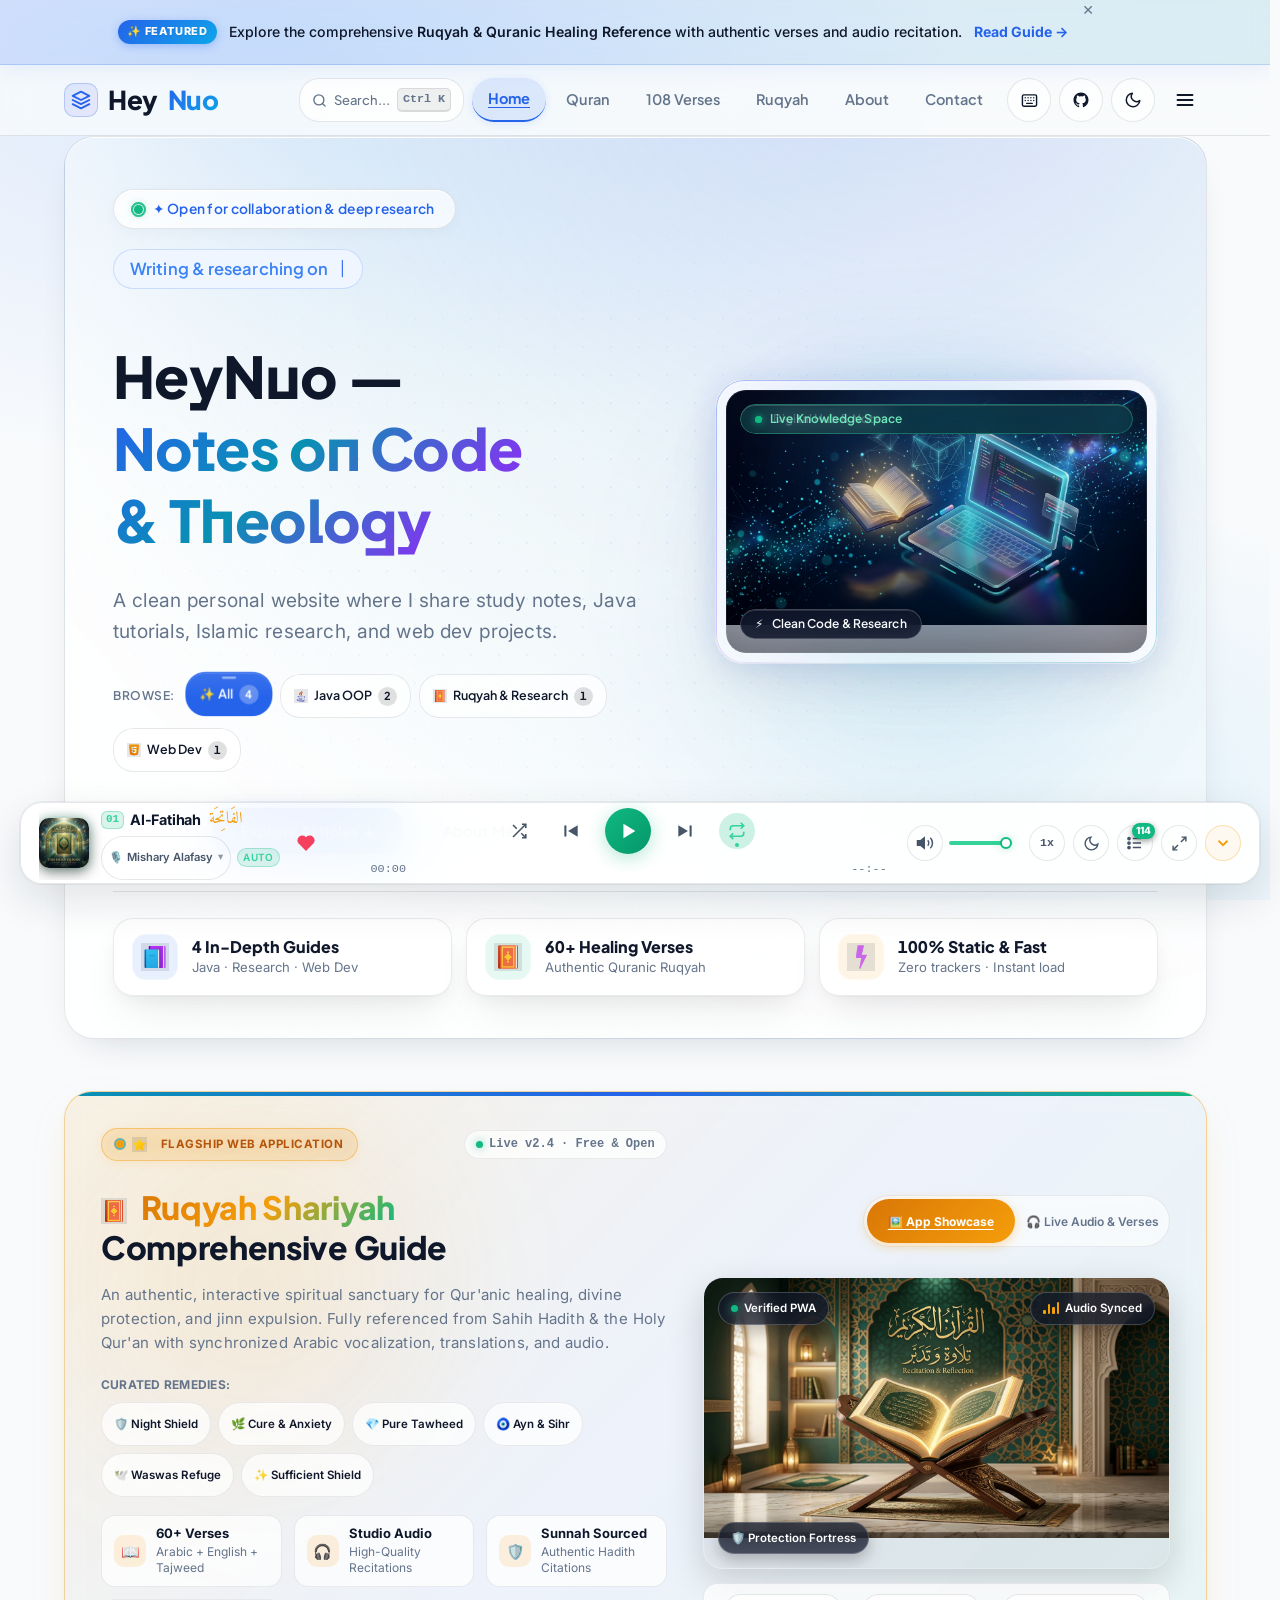
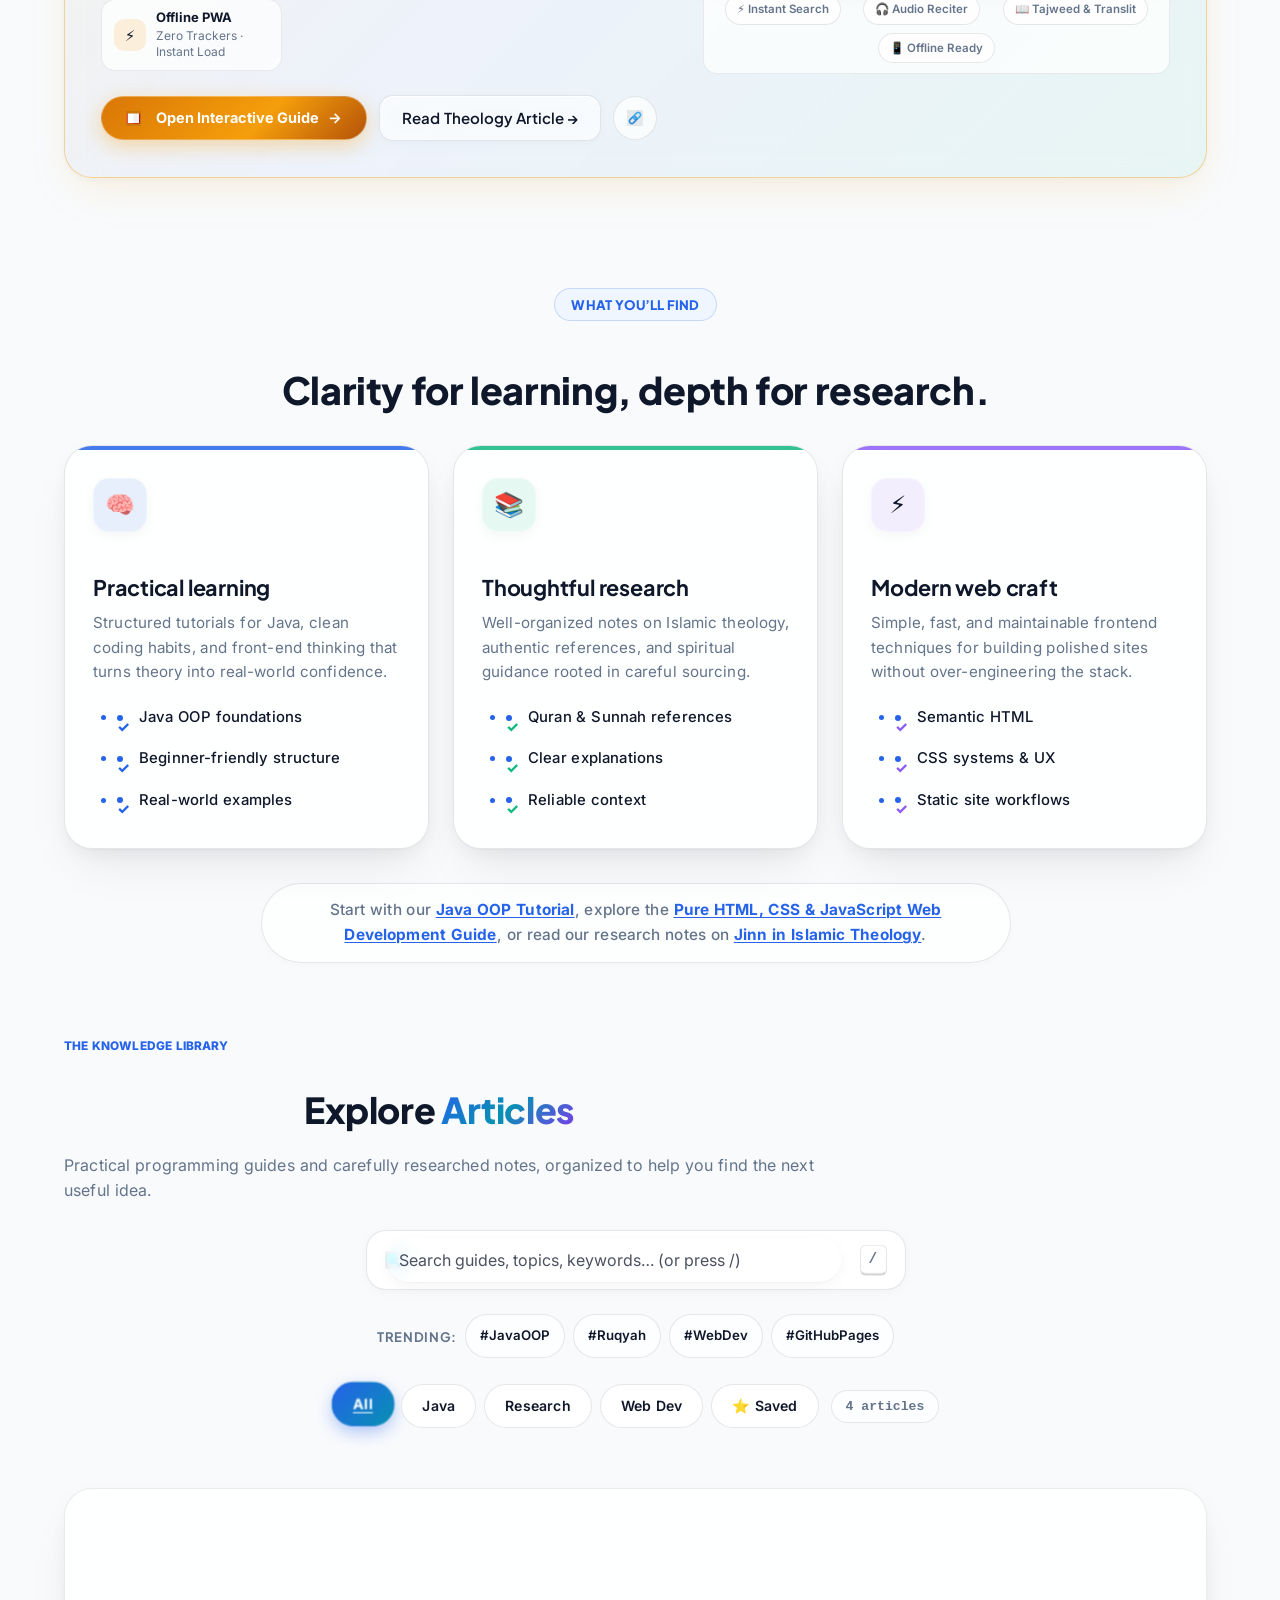
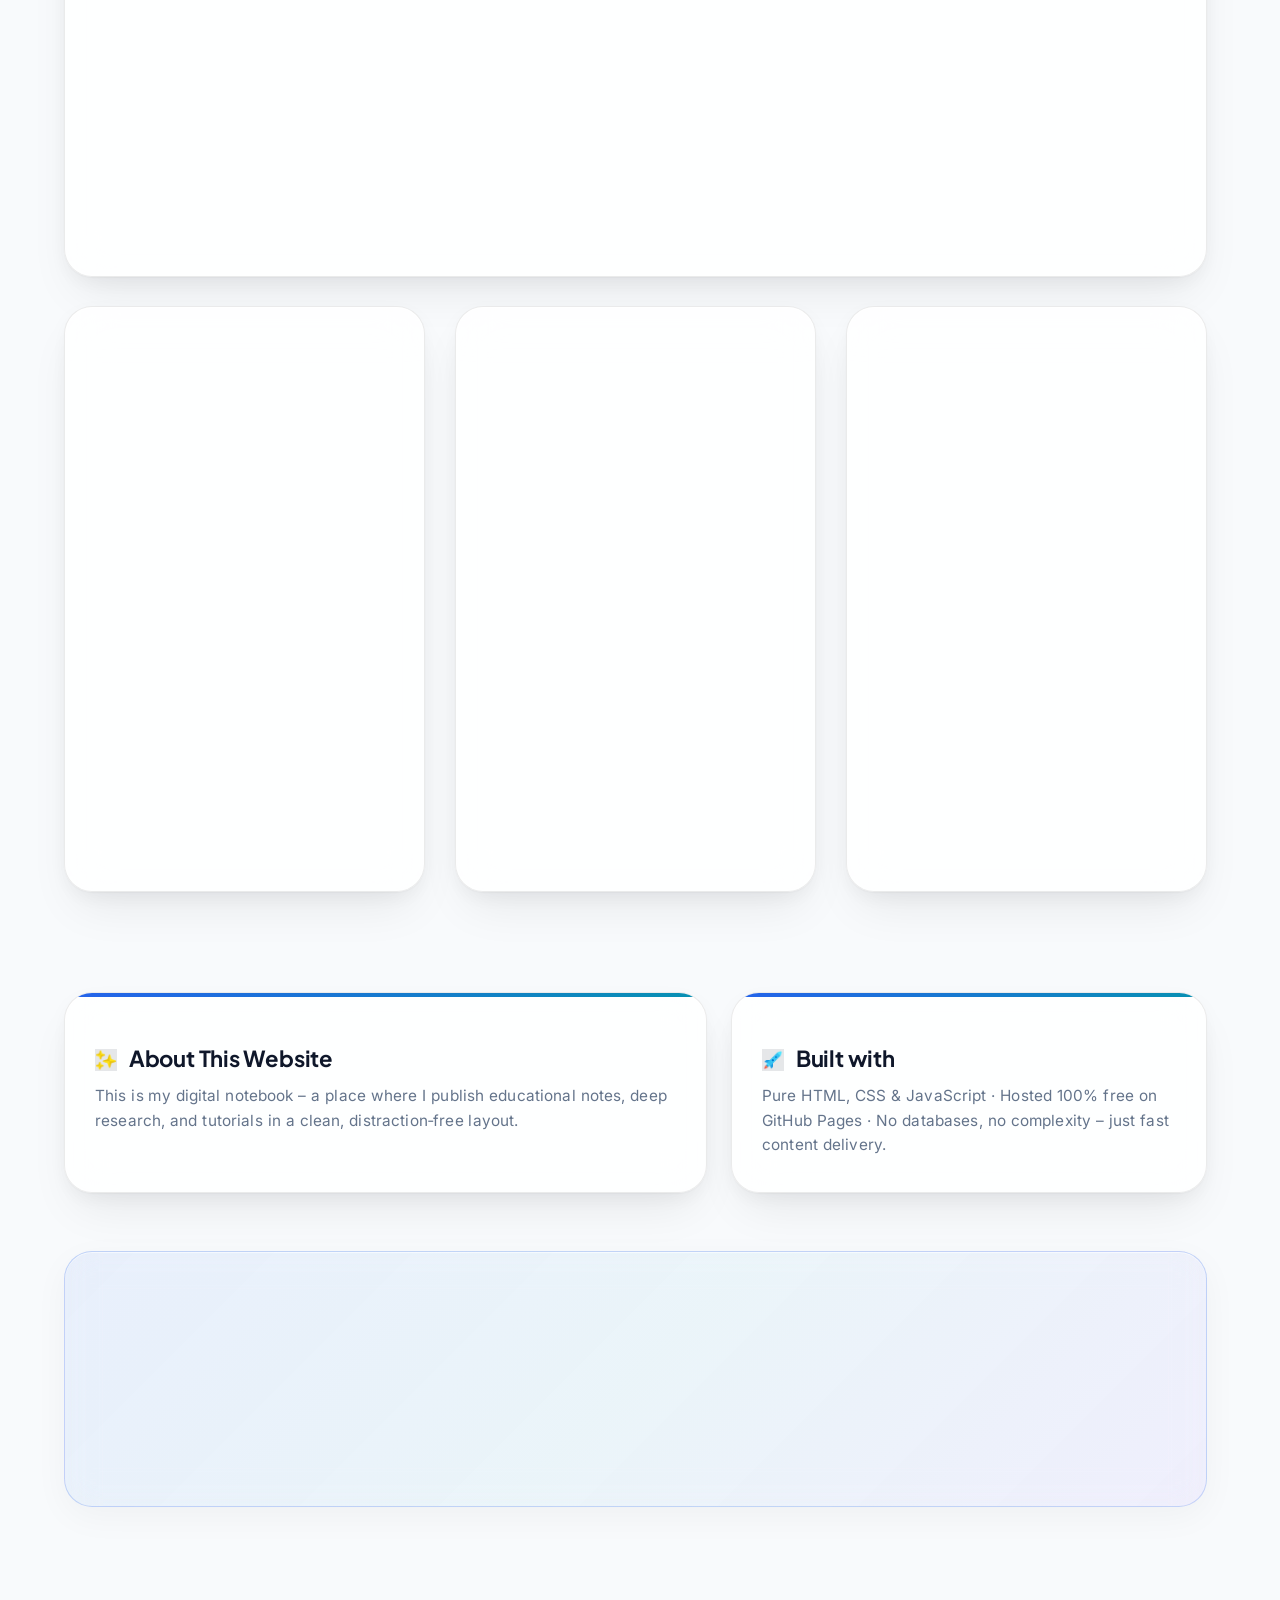
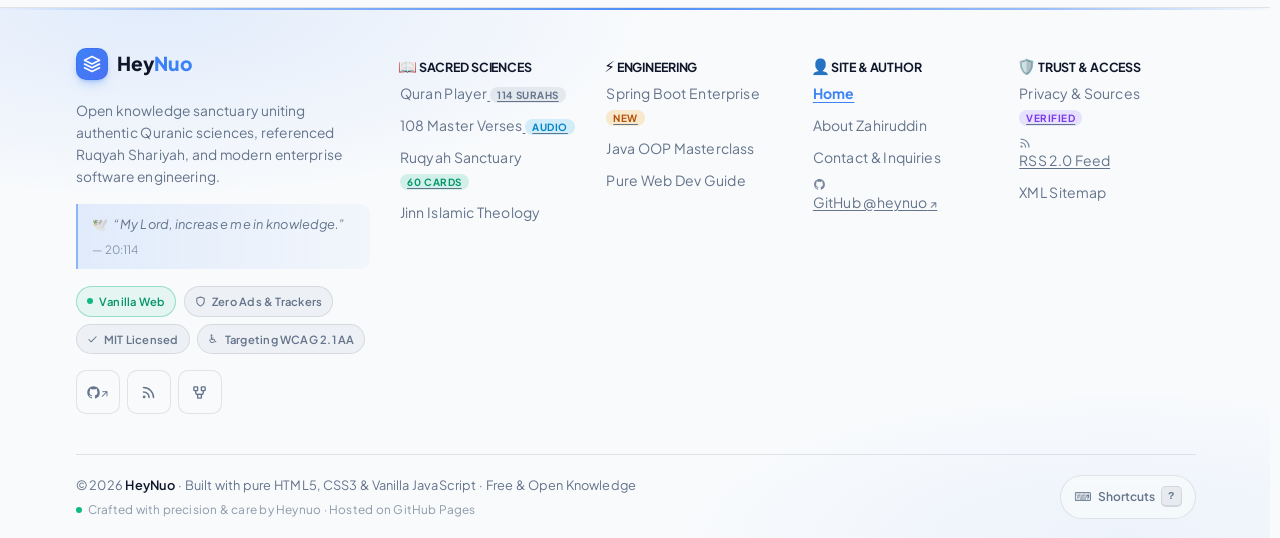
==== commit 5c44e816: "Remediate website audit: repair Quranic Arabic text, escape generics, fix shortcut documentation, up" ====
--- a/index.html
+++ b/index.html
@@ -208,9 +208,9 @@
             <div class="hero-quick-topics">
               <span class="quick-topics-label">Browse:</span>
               <button type="button" class="quick-topic-pill active" data-category="all">✨ All <span
-                  class="quick-topic-count">3</span></button>
+                  class="quick-topic-count">4</span></button>
               <button type="button" class="quick-topic-pill" data-category="Java"><img src="assets/icons/java.png"
-                  alt="" width="14" height="14"> Java OOP <span class="quick-topic-count">1</span></button>
+                  alt="" width="14" height="14"> Java OOP <span class="quick-topic-count">2</span></button>
               <button type="button" class="quick-topic-pill" data-category="Research"><img src="assets/icons/quran.png"
                   alt="" width="14" height="14"> Ruqyah &amp; Research <span class="quick-topic-count">1</span></button>
               <button type="button" class="quick-topic-pill" data-category="Web Dev"><img src="assets/icons/html5.png"
@@ -250,7 +250,7 @@
             <span class="hero-stat-icon"><img src="assets/icons/books.png" alt="Guides" class="hero-stat-img" width="28"
                 height="28"></span>
             <div class="hero-stat-info">
-              <div class="hero-stat-value"><span class="counter-num" data-target="3">3</span> In-Depth Guides</div>
+              <div class="hero-stat-value"><span class="counter-num" data-target="4">4</span> In-Depth Guides</div>
               <div class="hero-stat-label">Java · Research · Web Dev</div>
             </div>
           </div>
@@ -871,7 +871,7 @@
               </span>
               <span class="footer-badge">
                 <span class="badge-icon-txt" aria-hidden="true">♿</span>
-                <span>WCAG 2.1 AAA</span>
+                <span>Targeting WCAG 2.1 AA</span>
               </span>
             </div>
             <div class="footer-social-row" aria-label="Social profiles">
@@ -1093,7 +1093,7 @@
             </div>
             <div class="shortcut-row">
               <span class="shortcut-desc">Sepia Comfort / Slate Night Mode</span>
-              <span class="shortcut-keys"><kbd class="shortcut-key">Ctrl + K</kbd></span>
+              <span class="shortcut-keys"><kbd class="shortcut-key">Palette / Menu</kbd></span>
             </div>
           </div>
         </div>
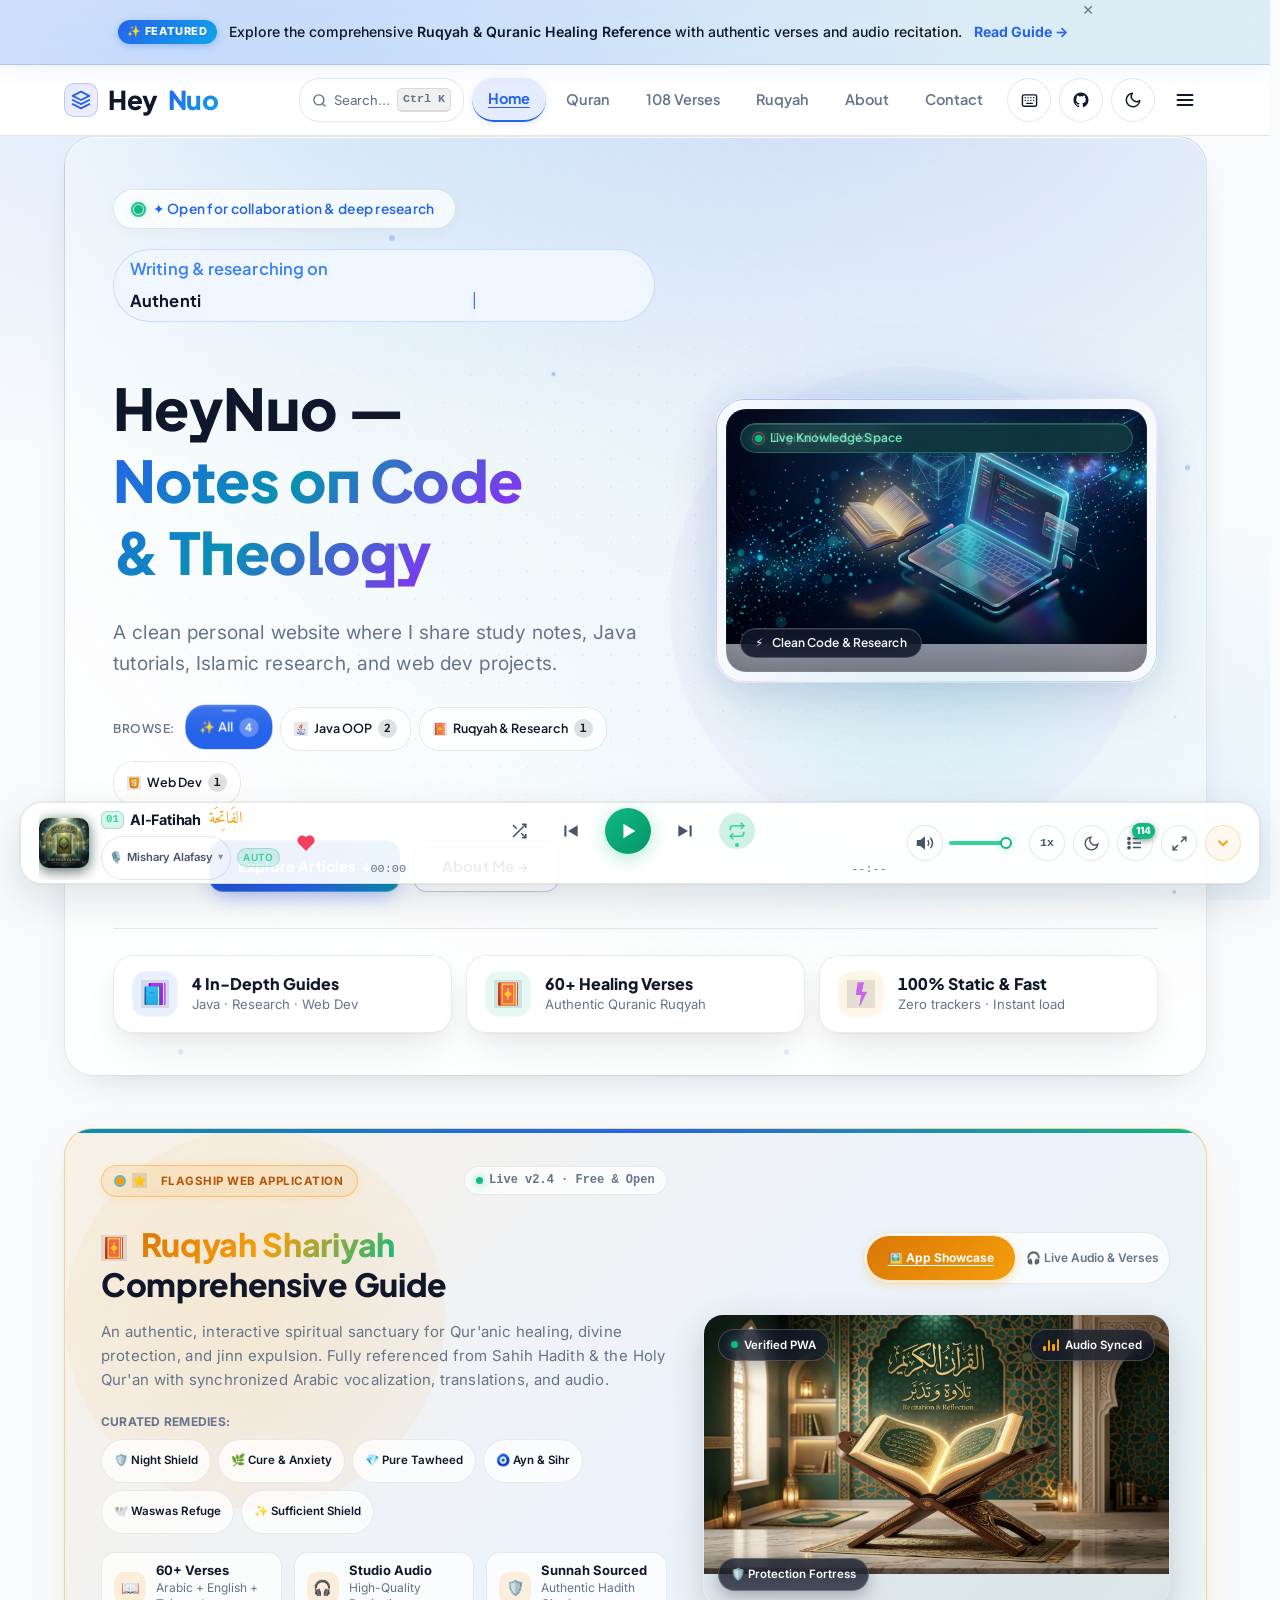
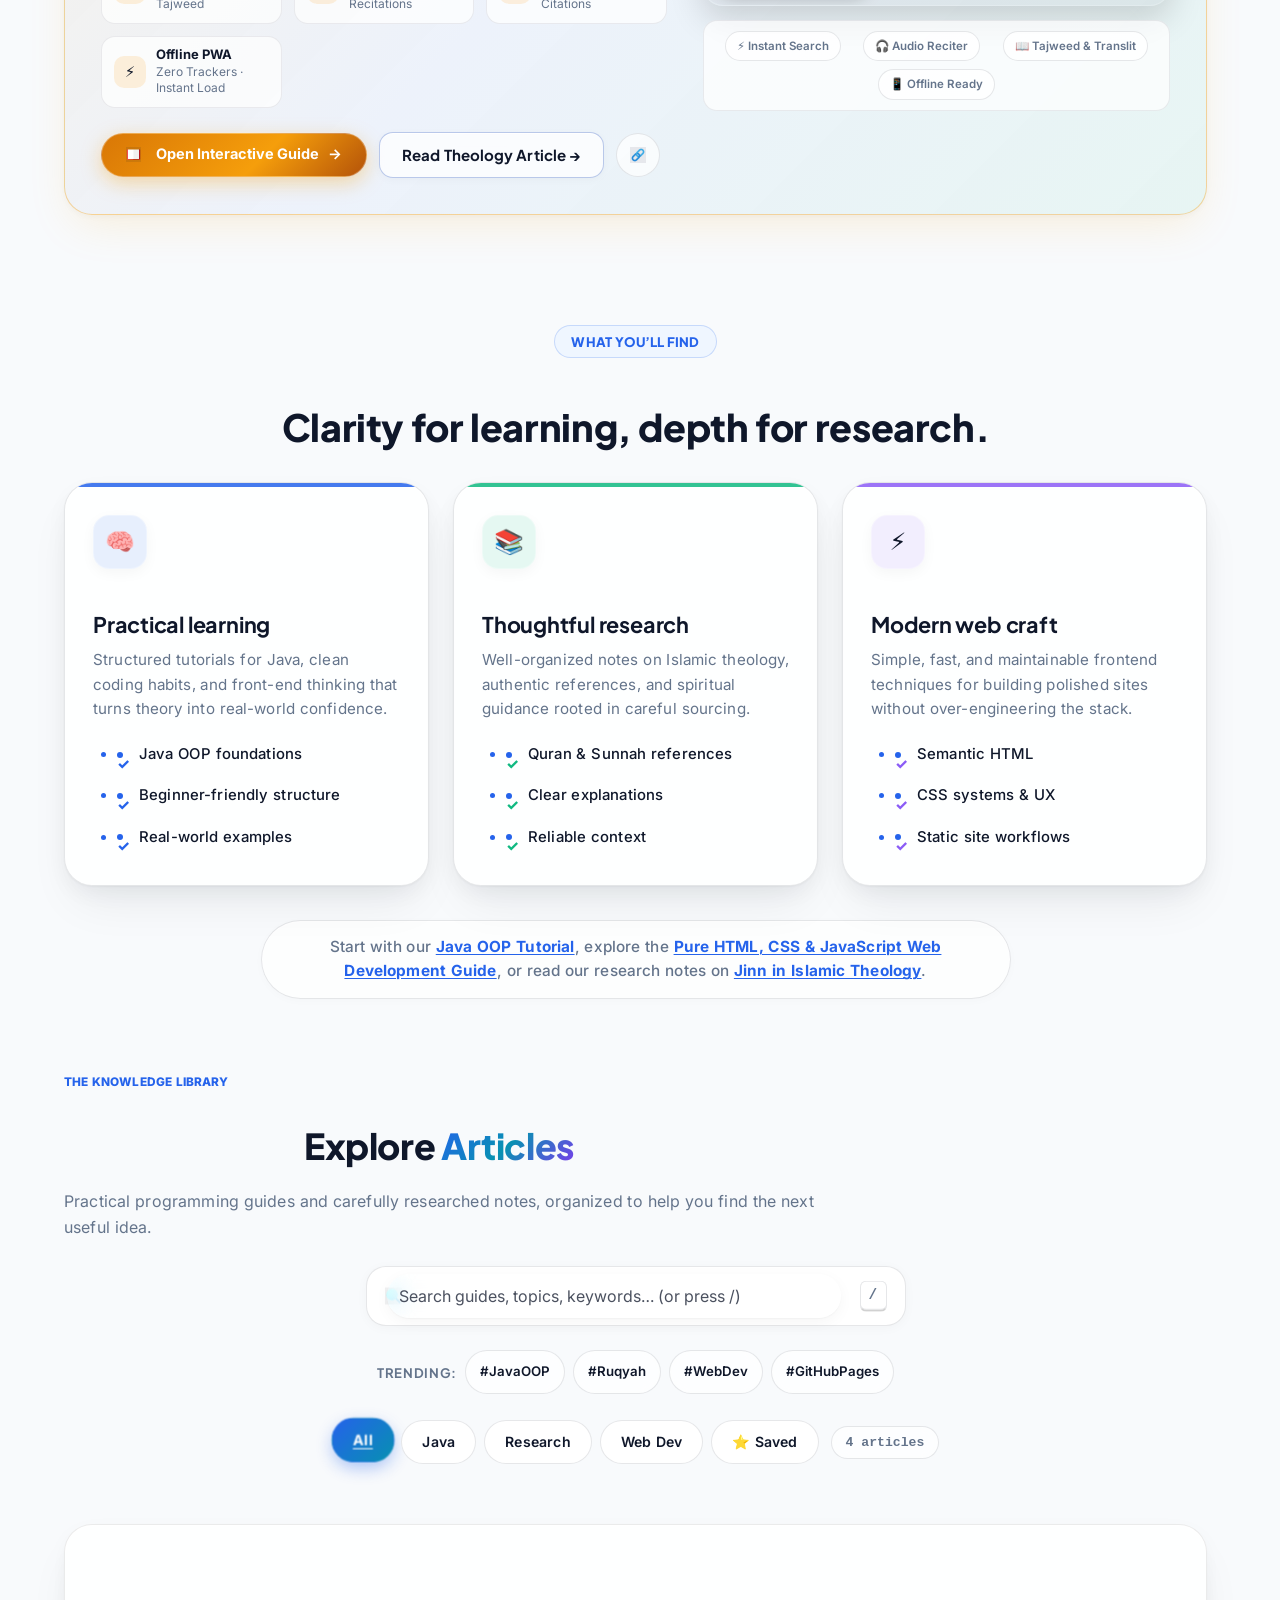
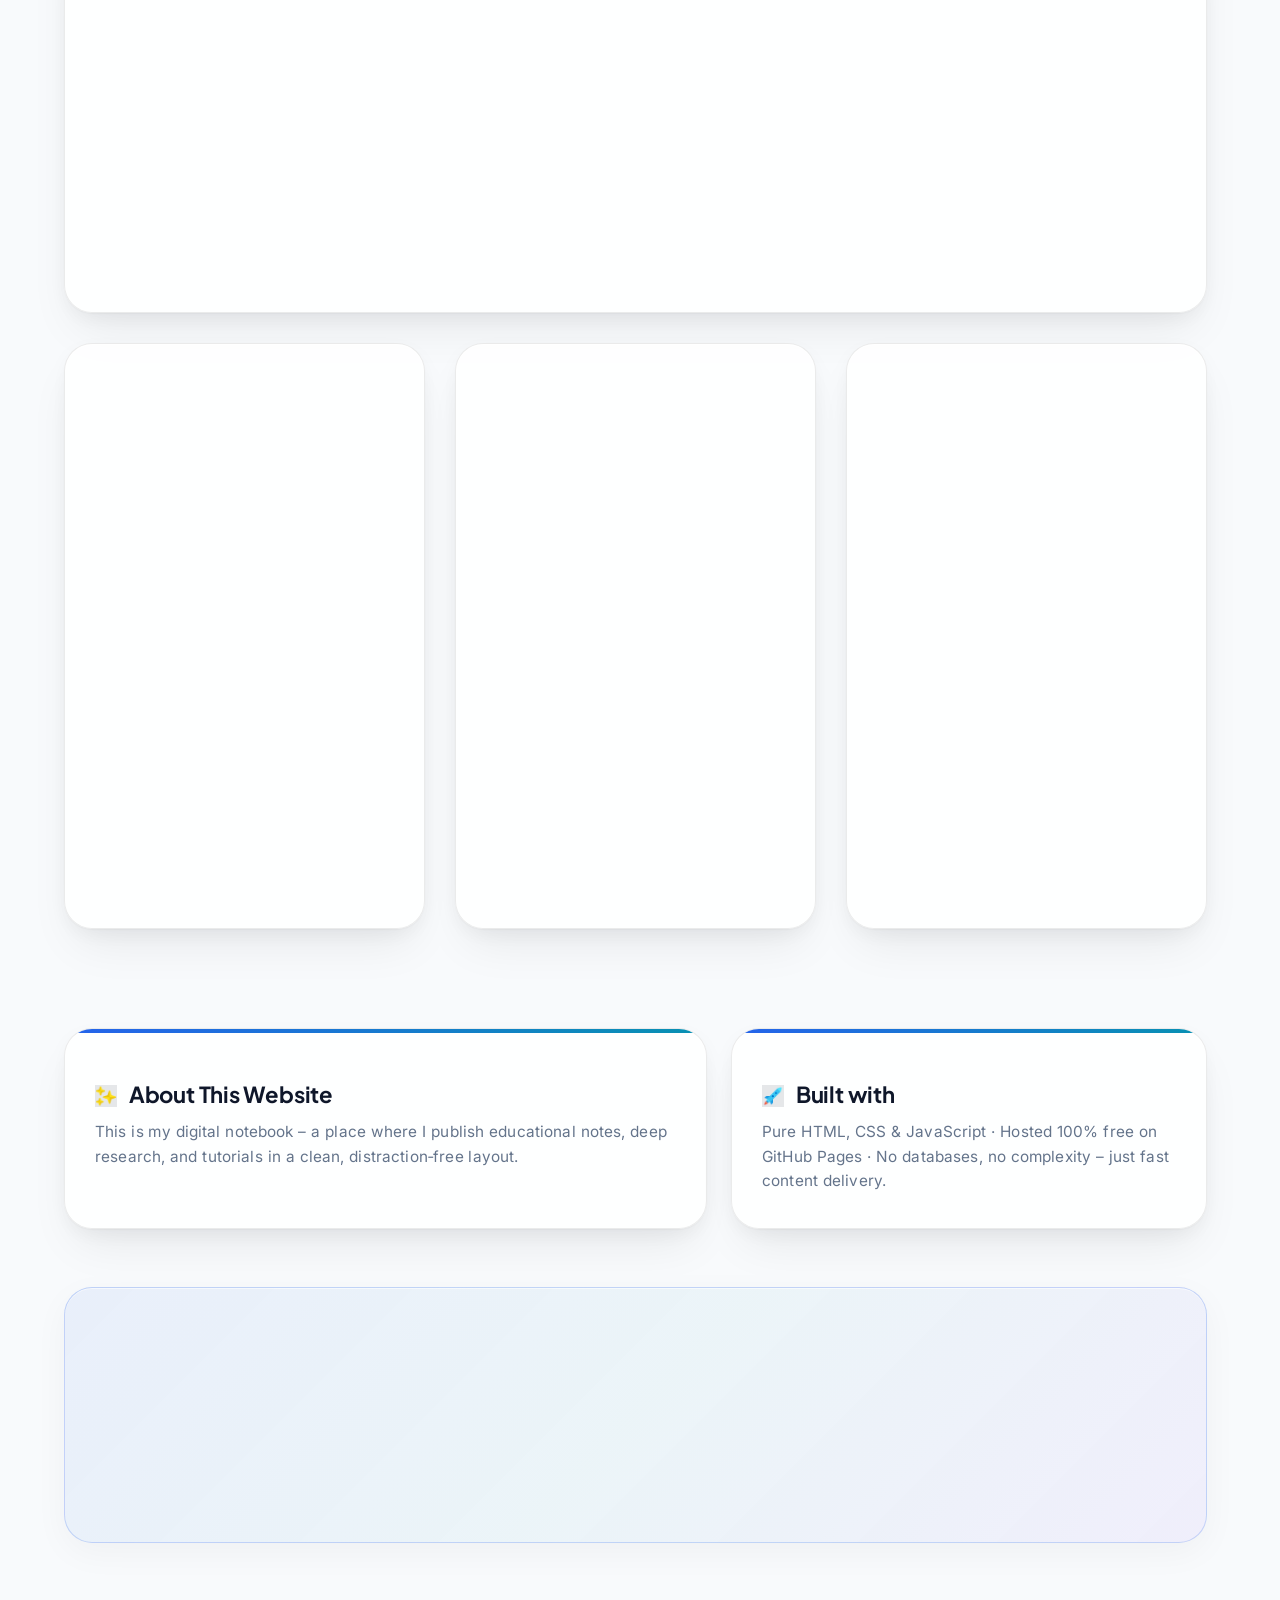
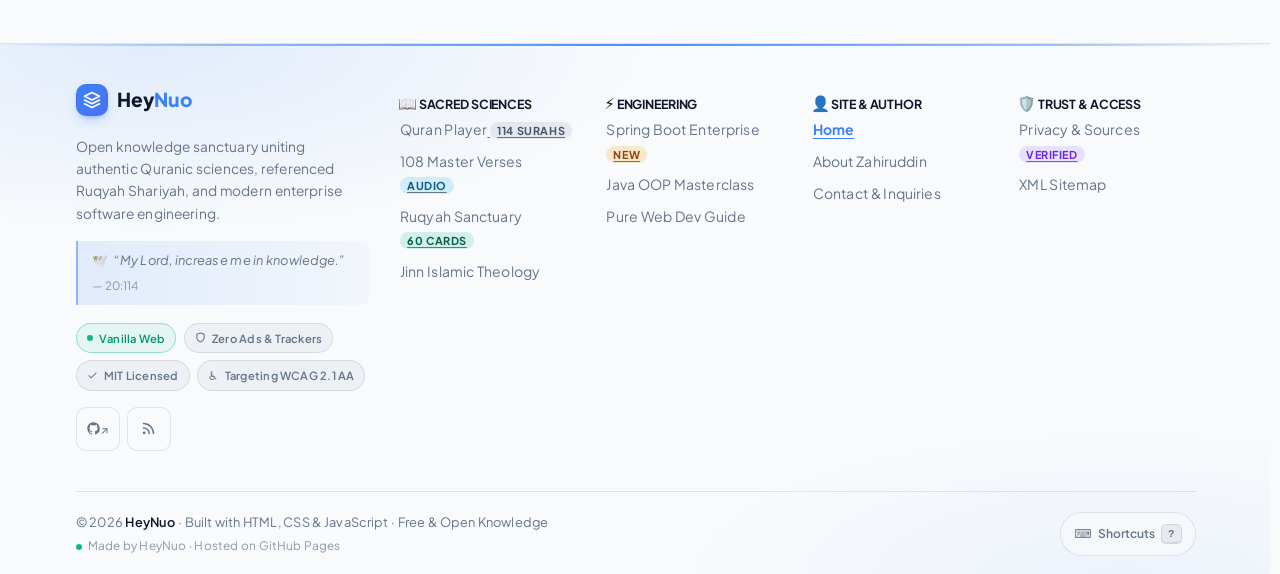
==== commit e24a23e2: "Update website design and content" ====
--- a/index.html
+++ b/index.html
@@ -4,6 +4,8 @@
 <head>
   <meta charset="UTF-8">
   <meta name="viewport" content="width=device-width, initial-scale=1.0, viewport-fit=cover">
+  <meta name="theme-color" content="#0f172a">
+  <meta name="color-scheme" content="light dark">
 
   <!-- Theme Initialization: Prevents Flash of Unstyled Content (FOUC) -->
   <script>
@@ -73,7 +75,10 @@
   <!-- Dedicated Home Page Modern Stylesheet -->
   <link rel="stylesheet" href="css/home.css">
   <!-- Persistent Quran Auto-Listening Audio Player -->
-  <link rel="stylesheet" href="css/quran-player.css">
+  <link rel="preload" as="style" href="css/quran-player.css" fetchpriority="low"
+    onload="this.onload=null;this.rel='stylesheet'">
+  <noscript><link rel="stylesheet" href="css/quran-player.css"></noscript>
+  <link rel="preload" as="image" href="assets/banners/hero-banner.jpg" fetchpriority="high">
 
   <!-- JSON-LD Structured Data -->
   <script type="application/ld+json">
@@ -98,9 +103,6 @@
 </head>
 
 <body>
-  <!-- Include once, anywhere after <body> opens (or in <head> with defer) -->
-  <script src="assets/js/quran-player.js" defer></script>
-
   <!-- Reading Progress Bar -->
   <div class="reading-progress" id="readingProgress" aria-hidden="true"></div>
 
@@ -166,11 +168,11 @@
           <svg width="18" height="18" viewBox="0 0 24 24" fill="currentColor" aria-hidden="true"><path fill-rule="evenodd" clip-rule="evenodd" d="M12 2C6.477 2 2 6.484 2 12.017c0 4.425 2.865 8.18 6.839 9.504.5.092.682-.217.682-.483 0-.237-.008-.868-.013-1.703-2.782.605-3.369-1.343-3.369-1.343-.454-1.158-1.11-1.466-1.11-1.466-.908-.62.069-.608.069-.608 1.003.07 1.53 1.032 1.53 1.032.892 1.53 2.341 1.088 2.91.832.092-.647.35-1.088.636-1.338-2.22-.253-4.555-1.113-4.555-4.951 0-1.093.39-1.988 1.029-2.688-.103-.253-.446-1.272.098-2.65 0 0 .84-.27 2.75 1.026A9.564 9.564 0 0112 6.844c.85.004 1.705.115 2.504.337 1.909-1.296 2.747-1.027 2.747-1.027.546 1.379.202 2.398.1 2.651.64.7 1.028 1.595 1.028 2.688 0 3.848-2.339 4.695-4.566 4.943.359.309.678.92.678 1.855 0 1.338-.012 2.419-.012 2.747 0 .268.18.58.688.482A10.019 10.019 0 0022 12.017C22 6.484 17.522 2 12 2z"></path></svg>
         </a>
 
-        <button class="theme-toggle" id="theme-toggle" aria-label="Toggle light or dark theme" title="Toggle theme (T)">
+        <button type="button" class="theme-toggle" id="theme-toggle" aria-label="Toggle light or dark theme" title="Toggle theme (T)">
           <svg class="theme-svg-icon" width="18" height="18" viewBox="0 0 24 24" fill="none" stroke="currentColor" stroke-width="2" stroke-linecap="round" stroke-linejoin="round" aria-hidden="true"><path d="M21 12.79A9 9 0 1 1 11.21 3 7 7 0 0 0 21 12.79z"></path></svg>
         </button>
 
-        <button class="menu-btn" id="menu-btn" aria-label="Toggle navigation menu" aria-controls="nav-links" aria-expanded="false">
+        <button type="button" class="menu-btn" id="menu-btn" aria-label="Toggle navigation menu" aria-controls="nav-links" aria-expanded="false">
           <svg width="20" height="20" viewBox="0 0 24 24" fill="none" stroke="currentColor" stroke-width="2.2" stroke-linecap="round" stroke-linejoin="round" aria-hidden="true"><line x1="3" y1="12" x2="21" y2="12"></line><line x1="3" y1="6" x2="21" y2="6"></line><line x1="3" y1="18" x2="21" y2="18"></line></svg>
         </button>
       </div>
@@ -388,8 +390,8 @@
               <div class="preview-tab-panel active" id="panelAppPreview" role="tabpanel"
                 aria-labelledby="tabAppPreview">
                 <div class="featured-banner-preview">
-                  <img src="assets/banners/ruqyah-theology.jpg" alt="Ruqyah Shariyah Spiritual Guide Banner" width="600"
-                    height="375" loading="lazy" class="preview-main-img">
+                <img src="assets/banners/ruqyah-theology.jpg" alt="Ruqyah Shariyah Spiritual Guide Banner" loading="lazy" decoding="async" width="600"
+                    height="375" class="preview-main-img">
 
                   <!-- Floating Glass Badges -->
                   <div class="preview-floating-badge badge-top-left">
@@ -648,9 +650,9 @@
           <!-- Static fallback for SEO &amp; no-JS visitors; replaced by js/script.js -->
           <article class="card">
             <div class="card-banner-box">
-              <img src="assets/banners/spring-boot.jpg"
+              <img src="assets/banners/spring-boot.jpg" loading="lazy" decoding="async"
                 alt="Spring Boot Enterprise Architecture: Clean REST APIs &amp; DTOs" class="card-banner-img"
-                loading="lazy" width="600" height="338">
+                width="600" height="338">
               <div class="card-banner-overlay"></div>
               <span class="card-banner-category"><img src="assets/icons/java.png" alt="" class="badge-icon" width="14"
                   height="14"> Java</span>
@@ -686,8 +688,8 @@
           </article>
           <article class="card">
             <div class="card-banner-box">
-              <img src="assets/banners/java-oop.jpg" alt="Java OOP Tutorial: Classes, Objects &amp; Inheritance"
-                class="card-banner-img" loading="lazy" width="600" height="338">
+              <img src="assets/banners/java-oop.jpg" loading="lazy" decoding="async" alt="Java OOP Tutorial: Classes, Objects &amp; Inheritance"
+                class="card-banner-img" width="600" height="338">
               <div class="card-banner-overlay"></div>
               <span class="card-banner-category"><img src="assets/icons/java.png" alt="" class="badge-icon" width="14"
                   height="14"> Java</span>
@@ -722,8 +724,8 @@
           </article>
           <article class="card">
             <div class="card-banner-box">
-              <img src="assets/banners/ruqyah-theology.jpg" alt="Jinn in Islamic Theology: Meaning, Types &amp; Quran"
-                class="card-banner-img" loading="lazy" width="600" height="338">
+              <img src="assets/banners/ruqyah-theology.jpg" loading="lazy" decoding="async" alt="Jinn in Islamic Theology: Meaning, Types &amp; Quran"
+                class="card-banner-img" width="600" height="338">
               <div class="card-banner-overlay"></div>
               <span class="card-banner-category"><img src="assets/icons/quran.png" alt="" class="badge-icon" width="14"
                   height="14"> Research</span>
@@ -758,8 +760,8 @@
           </article>
           <article class="card">
             <div class="card-banner-box">
-              <img src="assets/banners/web-dev.jpg" alt="Pure HTML, CSS &amp; JavaScript Web Development Guide"
-                class="card-banner-img" loading="lazy" width="600" height="338">
+              <img src="assets/banners/web-dev.jpg" loading="lazy" decoding="async" alt="Pure HTML, CSS &amp; JavaScript Web Development Guide"
+                class="card-banner-img" width="600" height="338">
               <div class="card-banner-overlay"></div>
               <span class="card-banner-category"><img src="assets/icons/html5.png" alt="" class="badge-icon" width="14"
                   height="14"> Web Dev</span>
@@ -874,7 +876,7 @@
                 <span>Targeting WCAG 2.1 AA</span>
               </span>
             </div>
-            <div class="footer-social-row" aria-label="Social profiles">
+            <nav class="footer-social-row" aria-label="Connect and follow">
               <a href="https://github.com/heynuo" target="_blank" rel="noopener noreferrer"
                  class="footer-social-link" aria-label="GitHub @heynuo" title="GitHub">
                 <svg width="15" height="15" viewBox="0 0 24 24" fill="currentColor" aria-hidden="true"><path fill-rule="evenodd" clip-rule="evenodd" d="M12 2C6.477 2 2 6.484 2 12.017c0 4.425 2.865 8.18 6.839 9.504.5.092.682-.217.682-.483 0-.237-.008-.868-.013-1.703-2.782.605-3.369-1.343-3.369-1.343-.454-1.158-1.11-1.466-1.11-1.466-.908-.62.069-.608.069-.608 1.003.07 1.53 1.032 1.53 1.032.892 1.53 2.341 1.088 2.91.832.092-.647.35-1.088.636-1.338-2.22-.253-4.555-1.113-4.555-4.951 0-1.093.39-1.988 1.029-2.688-.103-.253-.446-1.272.098-2.65 0 0 .84-.27 2.75 1.026A9.564 9.564 0 0112 6.844c.85.004 1.705.115 2.504.337 1.909-1.296 2.747-1.027 2.747-1.027.546 1.379.202 2.398.1 2.651.64.7 1.028 1.595 1.028 2.688 0 3.848-2.339 4.695-4.566 4.943.359.309.678.92.678 1.855 0 1.338-.012 2.419-.012 2.747 0 .268.18.58.688.482A10.019 10.019 0 0022 12.017C22 6.484 17.522 2 12 2z"/></svg>
@@ -882,10 +884,7 @@
               <a href="rss.xml" class="footer-social-link" aria-label="RSS Feed" title="RSS">
                 <svg width="15" height="15" viewBox="0 0 24 24" fill="none" stroke="currentColor" stroke-width="2.4" stroke-linecap="round" stroke-linejoin="round" aria-hidden="true"><path d="M4 11a9 9 0 0 1 9 9"/><path d="M4 4a16 16 0 0 1 16 16"/><circle cx="5" cy="19" r="1"/></svg>
               </a>
-              <a href="sitemap.xml" class="footer-social-link" aria-label="XML Sitemap" title="Sitemap">
-                <svg width="15" height="15" viewBox="0 0 24 24" fill="none" stroke="currentColor" stroke-width="2.2" stroke-linecap="round" stroke-linejoin="round" aria-hidden="true"><rect x="3" y="3" width="6" height="6" rx="1"/><rect x="15" y="3" width="6" height="6" rx="1"/><rect x="9" y="15" width="6" height="6" rx="1"/><path d="M6 9v3a3 3 0 0 0 3 3h6a3 3 0 0 0 3-3V9"/></svg>
-              </a>
-            </div>
+            </nav>
           </div>
 
           <!-- Column 2: Sacred Sciences -->
@@ -967,12 +966,7 @@
                   <span>Contact &amp; Inquiries</span>
                 </a>
               </li>
-              <li>
-                <a href="https://github.com/heynuo" target="_blank" rel="noopener noreferrer" class="footer-ext-link">
-                  <svg width="13" height="13" viewBox="0 0 24 24" fill="currentColor" aria-hidden="true"><path fill-rule="evenodd" clip-rule="evenodd" d="M12 2C6.477 2 2 6.484 2 12.017c0 4.425 2.865 8.18 6.839 9.504.5.092.682-.217.682-.483 0-.237-.008-.868-.013-1.703-2.782.605-3.369-1.343-3.369-1.343-.454-1.158-1.11-1.466-1.11-1.466-.908-.62.069-.608.069-.608 1.003.07 1.53 1.032 1.53 1.032.892 1.53 2.341 1.088 2.91.832.092-.647.35-1.088.636-1.338-2.22-.253-4.555-1.113-4.555-4.951 0-1.093.39-1.988 1.029-2.688-.103-.253-.446-1.272.098-2.65 0 0 .84-.27 2.75 1.026A9.564 9.564 0 0112 6.844c.85.004 1.705.115 2.504.337 1.909-1.296 2.747-1.027 2.747-1.027.546 1.379.202 2.398.1 2.651.64.7 1.028 1.595 1.028 2.688 0 3.848-2.339 4.695-4.566 4.943.359.309.678.92.678 1.855 0 1.338-.012 2.419-.012 2.747 0 .268.18.58.688.482A10.019 10.019 0 0022 12.017C22 6.484 17.522 2 12 2z"></path></svg>
-                  <span>GitHub @heynuo</span>
-                </a>
-              </li>
+              
             </ul>
           </div>
 
@@ -989,12 +983,7 @@
                   <span class="footer-pill-tag trust-tag">Verified</span>
                 </a>
               </li>
-              <li>
-                <a href="rss.xml" class="footer-ext-link">
-                  <svg width="12" height="12" viewBox="0 0 24 24" fill="none" stroke="currentColor" stroke-width="2.5" stroke-linecap="round" stroke-linejoin="round" aria-hidden="true"><path d="M4 11a9 9 0 0 1 9 9"></path><path d="M4 4a16 16 0 0 1 16 16"></path><circle cx="5" cy="19" r="1"></circle></svg>
-                  <span>RSS 2.0 Feed</span>
-                </a>
-              </li>
+              
               <li>
                 <a href="sitemap.xml">
                   <span>XML Sitemap</span>
@@ -1007,8 +996,8 @@
         <!-- Bottom Footer Bar -->
         <div class="footer-bottom">
           <div class="footer-meta-block">
-            <p class="footer-copy">© 2026 <strong>HeyNuo</strong> · Built with pure HTML5, CSS3 &amp; Vanilla JavaScript · Free &amp; Open Knowledge</p>
-            <p class="footer-attribution">Crafted with precision &amp; care by Heynuo · Hosted on GitHub Pages</p>
+            <p class="footer-copy">© <time class="footer-year" datetime="2026" data-footer-year>2026</time> <strong>HeyNuo</strong> · Built with HTML, CSS &amp; JavaScript · Free &amp; Open Knowledge</p>
+            <p class="footer-attribution">Made by HeyNuo · Hosted on GitHub Pages</p>
           </div>
 
           <div class="footer-controls">
@@ -1134,7 +1123,8 @@
     </div>
   </div>
   <script src="buttons.js" defer></script>
-  <script src="js/script.js"></script>
+  <script src="js/script.js" defer></script>
+  <script src="assets/js/quran-player.js" defer fetchpriority="low"></script>
 </body>
 
-</html>+</html>
--- a/css/home.css
+++ b/css/home.css
@@ -82,8 +82,6 @@
 .announcement-banner {
   background: var(--glass-bg, rgba(255, 255, 255, 0.75));
   border-bottom: 1px solid rgba(37, 99, 235, 0.2);
-  backdrop-filter: blur(16px);
-  -webkit-backdrop-filter: blur(16px);
   position: relative;
   z-index: 100;
   box-shadow: 0 4px 14px rgba(0, 0, 0, 0.02);
@@ -215,7 +213,7 @@
   height: 100%;
   pointer-events: none;
   z-index: 0;
-  opacity: 0.72;
+  opacity: 0.45;
 }
 
 .hero-ambient-glow {
@@ -229,12 +227,12 @@
     rgba(8, 145, 178, 0.13) 40%,
     rgba(139, 92, 246, 0.08) 70%,
     transparent 80%);
-  filter: blur(68px);
   border-radius: 50%;
   pointer-events: none;
   z-index: 0;
-  animation: ambientFloat 8s ease-in-out infinite alternate;
-  will-change: transform;
+  filter: none;
+  animation: none;
+  will-change: auto;
 }
 
 [data-theme="dark"] .hero-ambient-glow {
@@ -243,7 +241,6 @@
     rgba(56, 189, 248, 0.2) 45%,
     rgba(168, 85, 247, 0.12) 75%,
     transparent 85%);
-  filter: blur(80px);
 }
 
 @keyframes ambientFloat {
@@ -338,6 +335,9 @@
 }
 
 .hero-rotator {
+  display: inline-block;
+  min-width: 28ch;
+  min-height: 1.4em;
   color: var(--primary);
   font-weight: 700;
   font-family: var(--font-display, 'Plus Jakarta Sans', sans-serif);
@@ -372,7 +372,6 @@
   -webkit-background-clip: text;
   -webkit-text-fill-color: transparent;
   background-clip: text;
-  animation: text-shimmer 7s linear infinite;
   display: inline-block;
 }
 
@@ -488,54 +487,56 @@
   flex-wrap: wrap;
 }
 
+.hero-buttons .btn {
+  min-height: 52px;
+  padding: 16px 28px;
+  border-radius: 14px;
+  gap: 10px;
+  font-weight: 700;
+  letter-spacing: 0.01em;
+  transition: transform 180ms var(--home-ease-out),
+    box-shadow 180ms var(--home-ease-out),
+    background-color 180ms ease,
+    border-color 180ms ease,
+    color 180ms ease;
+}
+
 .btn-primary {
   position: relative;
   overflow: hidden;
-  background: linear-gradient(135deg, #2563eb 0%, #1d4ed8 50%, #0891b2 100%);
-  box-shadow: 0 6px 20px -2px rgba(37, 99, 235, 0.4);
-  padding: 14px 28px;
-  border-radius: 16px;
-  font-weight: 700;
-  letter-spacing: 0.01em;
+  background: linear-gradient(120deg, #1d4ed8 0%, #2563eb 54%, #0891b2 100%);
+  border-color: rgba(255, 255, 255, 0.28);
+  box-shadow: 0 8px 20px -5px rgba(37, 99, 235, 0.42),
+    inset 0 1px 0 rgba(255, 255, 255, 0.22);
   color: #ffffff;
 }
 
-.btn-primary::after {
-  content: '';
-  position: absolute;
-  top: -50%;
-  left: -75%;
-  width: 50%;
-  height: 200%;
-  background: linear-gradient(to right, transparent, rgba(255, 255, 255, 0.35), transparent);
-  transform: rotate(25deg);
-  pointer-events: none;
-  transition: left 0.75s ease;
-}
-
-.btn-primary:hover::after { left: 135%; }
 .btn-primary:hover {
-  transform: translateY(-2px);
-  box-shadow: 0 12px 28px -3px rgba(37, 99, 235, 0.52);
+  transform: translateY(-3px);
+  box-shadow: 0 14px 30px -7px rgba(37, 99, 235, 0.58),
+    inset 0 1px 0 rgba(255, 255, 255, 0.3);
 }
 
 .btn-secondary {
   background: var(--glass-bg, rgba(255, 255, 255, 0.7));
-  border: 1px solid var(--border);
-  padding: 14px 26px;
-  border-radius: 16px;
+  border: 1px solid color-mix(in srgb, var(--border) 78%, var(--primary));
   box-shadow: 0 2px 8px rgba(0, 0, 0, 0.03), var(--home-glass-highlight);
   backdrop-filter: blur(14px);
   -webkit-backdrop-filter: blur(14px);
   color: var(--text);
-  font-weight: 600;
 }
 
 .btn-secondary:hover {
   border-color: var(--primary);
   color: var(--primary);
-  transform: translateY(-2px);
-  box-shadow: 0 6px 18px rgba(37, 99, 235, 0.16);
+  transform: translateY(-3px);
+  box-shadow: 0 10px 22px rgba(37, 99, 235, 0.18), var(--home-glass-highlight);
+}
+
+.hero-buttons .btn:focus-visible {
+  outline: 3px solid var(--primary, #2563eb);
+  outline-offset: 3px;
+  box-shadow: var(--home-focus-ring);
 }
 
 /* --- Hero Showcase (Right Column) --- */
@@ -545,14 +546,16 @@
   padding: 10px;
   background: var(--home-card-bg);
   border: 1px solid var(--home-card-border);
-  backdrop-filter: blur(24px);
-  -webkit-backdrop-filter: blur(24px);
   box-shadow:
     0 20px 50px rgba(0, 0, 0, 0.08),
     0 0 30px rgba(37, 99, 235, 0.1),
     var(--home-glass-highlight);
   transition: transform 0.5s var(--home-ease-out), box-shadow 0.5s ease;
-  animation: heroFloat 7s ease-in-out infinite;
+  animation: none;
+}
+
+.hero h1 span {
+  animation: none;
 }
 
 [data-theme="dark"] .hero-showcase {
@@ -648,15 +651,23 @@
   height: 8px;
   border-radius: 50%;
   background: #ef4444;
-  box-shadow: 0 0 0 0 rgba(239, 68, 68, 0.7);
+  position: relative;
+  flex-shrink: 0;
+}
+
+.hero-live-beacon::after {
+  content: '';
+  position: absolute;
+  inset: -3px;
+  border: 1px solid rgba(239, 68, 68, 0.65);
+  border-radius: inherit;
   animation: livePulse 1.8s ease-out infinite;
-  flex-shrink: 0;
+  pointer-events: none;
 }
 
 @keyframes livePulse {
-  0%   { box-shadow: 0 0 0 0 rgba(239, 68, 68, 0.7); }
-  70%  { box-shadow: 0 0 0 8px rgba(239, 68, 68, 0); }
-  100% { box-shadow: 0 0 0 0 rgba(239, 68, 68, 0); }
+  0%   { transform: scale(0.7); opacity: 0.9; }
+  100% { transform: scale(2.4); opacity: 0; }
 }
 
 /* --- Hero Stats Dock --- */
@@ -778,8 +789,6 @@
   border: 1px solid var(--home-card-border);
   border-radius: var(--home-radius-lg);
   padding: 38px 36px;
-  backdrop-filter: blur(24px);
-  -webkit-backdrop-filter: blur(24px);
   position: relative;
   overflow: hidden;
   transition: border-color 0.3s ease, box-shadow 0.3s ease;
@@ -810,11 +819,9 @@
     rgba(8, 145, 178, 0.22) 0%,
     rgba(37, 99, 235, 0.14) 45%,
     transparent 75%);
-  filter: blur(70px);
   border-radius: 50%;
   pointer-events: none;
   z-index: 0;
-  animation: ambientFloat 10s ease-in-out infinite alternate;
 }
 
 [data-theme="dark"] .featured-ambient-glow {
@@ -1766,8 +1773,6 @@
   border: 1px solid var(--home-card-border);
   border-radius: var(--home-radius-lg);
   padding: 32px 28px;
-  backdrop-filter: blur(20px);
-  -webkit-backdrop-filter: blur(20px);
   transition: transform 0.25s var(--home-ease-pop),
               box-shadow 0.25s ease,
               border-color 0.25s ease;
@@ -2055,8 +2060,6 @@
   border: 1px solid var(--border);
   border-radius: var(--home-radius-md);
   box-shadow: 0 20px 50px -12px rgba(15, 23, 42, 0.22), var(--home-glass-highlight);
-  backdrop-filter: blur(24px);
-  -webkit-backdrop-filter: blur(24px);
   padding: 8px;
   max-height: 360px;
   overflow-y: auto;
@@ -2241,8 +2244,6 @@
   border: 1px solid var(--home-card-border);
   border-radius: var(--home-radius-lg);
   padding: 24px;
-  backdrop-filter: blur(24px);
-  -webkit-backdrop-filter: blur(24px);
   display: flex;
   flex-direction: column;
   justify-content: flex-start;
@@ -2541,8 +2542,6 @@
   border: 1px solid var(--home-card-border);
   border-radius: var(--home-radius-lg);
   padding: 34px 30px;
-  backdrop-filter: blur(22px);
-  -webkit-backdrop-filter: blur(22px);
   position: relative;
   overflow: hidden;
   transition: transform 0.25s var(--home-ease-pop),
@@ -2599,8 +2598,6 @@
   position: relative;
   overflow: hidden;
   box-shadow: var(--home-card-shadow), var(--home-glass-highlight);
-  backdrop-filter: blur(24px);
-  -webkit-backdrop-filter: blur(24px);
 }
 
 .dispatch-grid {
@@ -2796,7 +2793,7 @@
   .hero-badge-dot::before,
   .hero-badge-dot::after,
   .hero h1 span,
-  .btn-primary::after,
+  .btn-primary::before,
   .project-btn::after,
   .typing-cursor,
   .pulse-beacon::after,
@@ -2816,6 +2813,12 @@
   .hero-showcase {
     transition: none !important;
   }
+}
+
+@media (hover: none), (pointer: coarse) {
+  .hero-particles-canvas { display: none; }
+  .hero-live-beacon::after,
+  .preview-mini-waves span { animation: none; }
 }
 
 /* =========================================================
@@ -3012,4 +3015,3 @@
     padding: 13px 14px;
   }
 }
-}
--- a/css/quran-player.css
+++ b/css/quran-player.css
@@ -145,8 +145,6 @@
   margin: 0 auto;
   height: var(--qp-bar-height);
   background: var(--qp-bg-player);
-  backdrop-filter: blur(32px) saturate(180%);
-  -webkit-backdrop-filter: blur(32px) saturate(180%);
   border: 1px solid var(--qp-border);
   border-radius: var(--qp-radius-lg);
   z-index: 9990;
@@ -876,8 +874,6 @@
   right: 24px;
   z-index: 9995;
   background: var(--qp-bg-pill);
-  backdrop-filter: blur(28px) saturate(180%);
-  -webkit-backdrop-filter: blur(28px) saturate(180%);
   border: 1px solid var(--qp-border);
   border-radius: var(--qp-radius-full);
   padding: 6px 14px 6px 8px;
--- a/css/quran-player.css
+++ b/css/quran-player.css
@@ -145,8 +145,6 @@
   margin: 0 auto;
   height: var(--qp-bar-height);
   background: var(--qp-bg-player);
-  backdrop-filter: blur(32px) saturate(180%);
-  -webkit-backdrop-filter: blur(32px) saturate(180%);
   border: 1px solid var(--qp-border);
   border-radius: var(--qp-radius-lg);
   z-index: 9990;
@@ -876,8 +874,6 @@
   right: 24px;
   z-index: 9995;
   background: var(--qp-bg-pill);
-  backdrop-filter: blur(28px) saturate(180%);
-  -webkit-backdrop-filter: blur(28px) saturate(180%);
   border: 1px solid var(--qp-border);
   border-radius: var(--qp-radius-full);
   padding: 6px 14px 6px 8px;
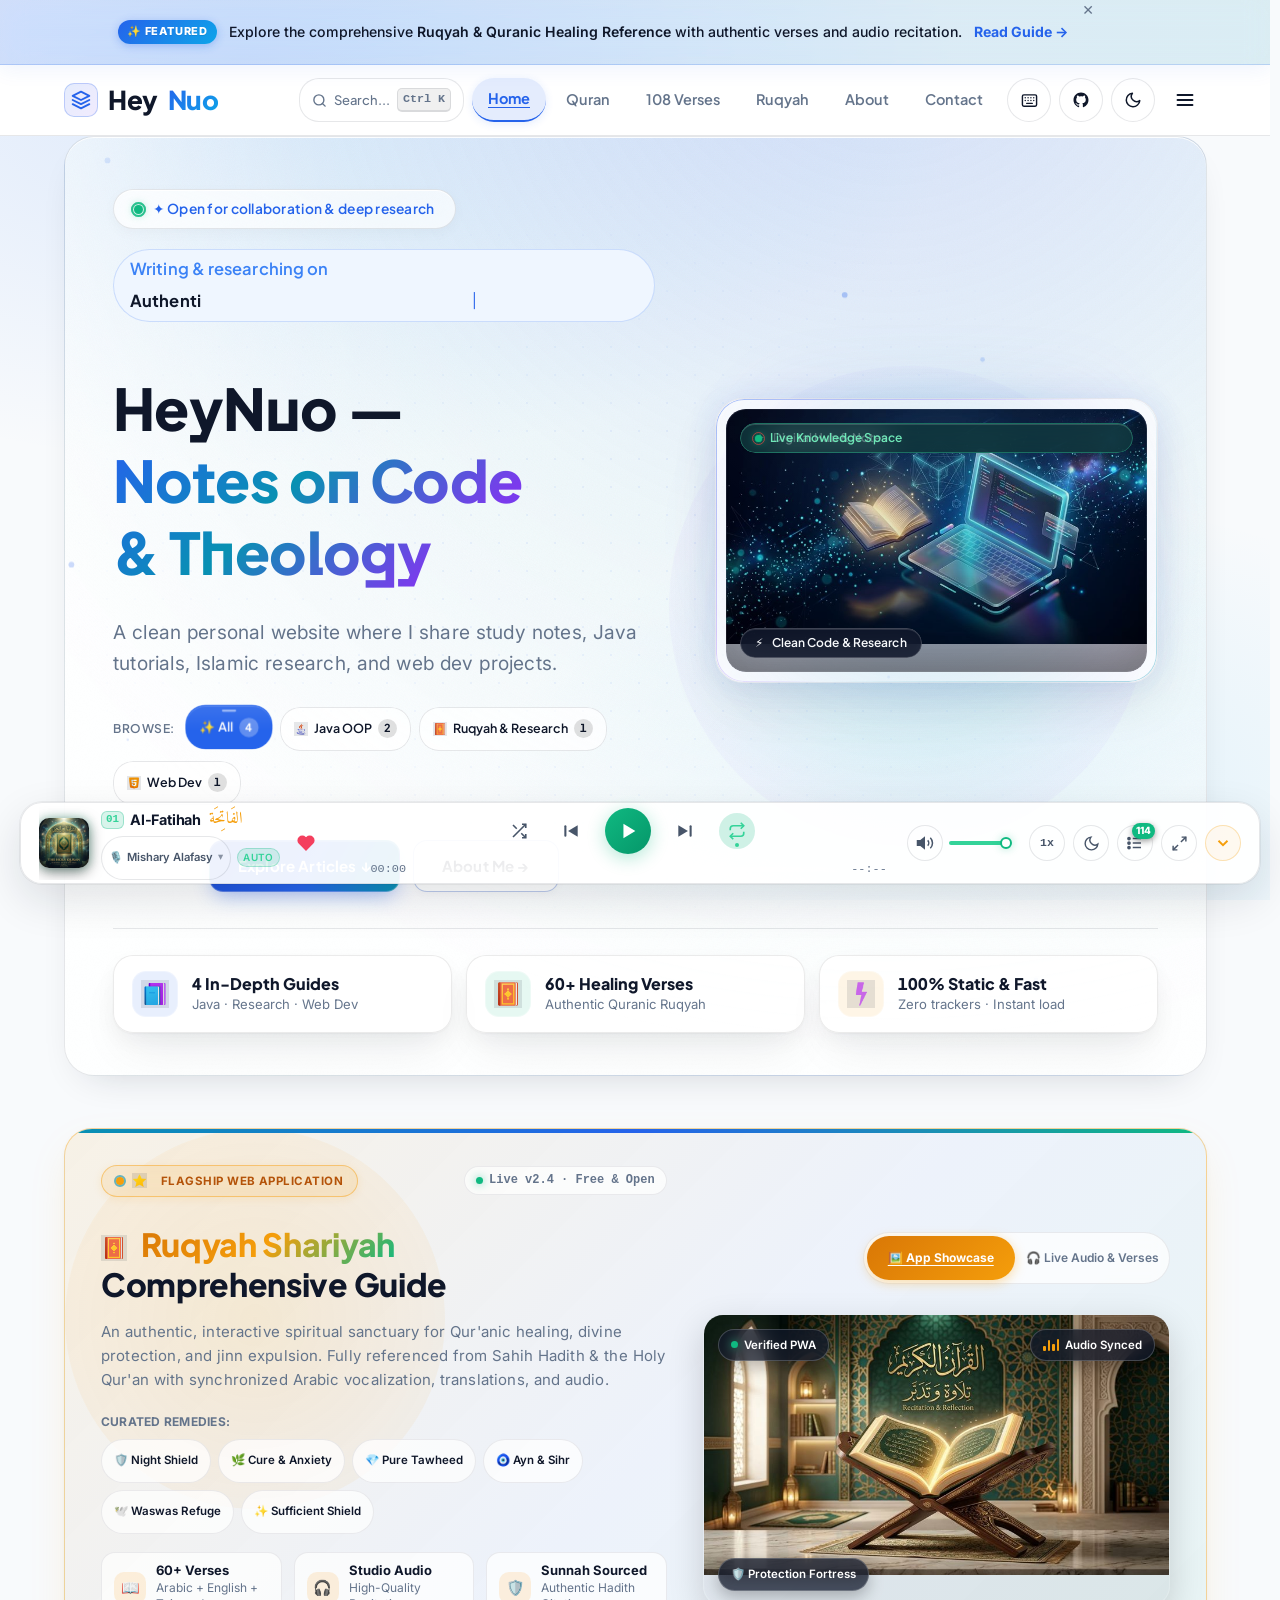
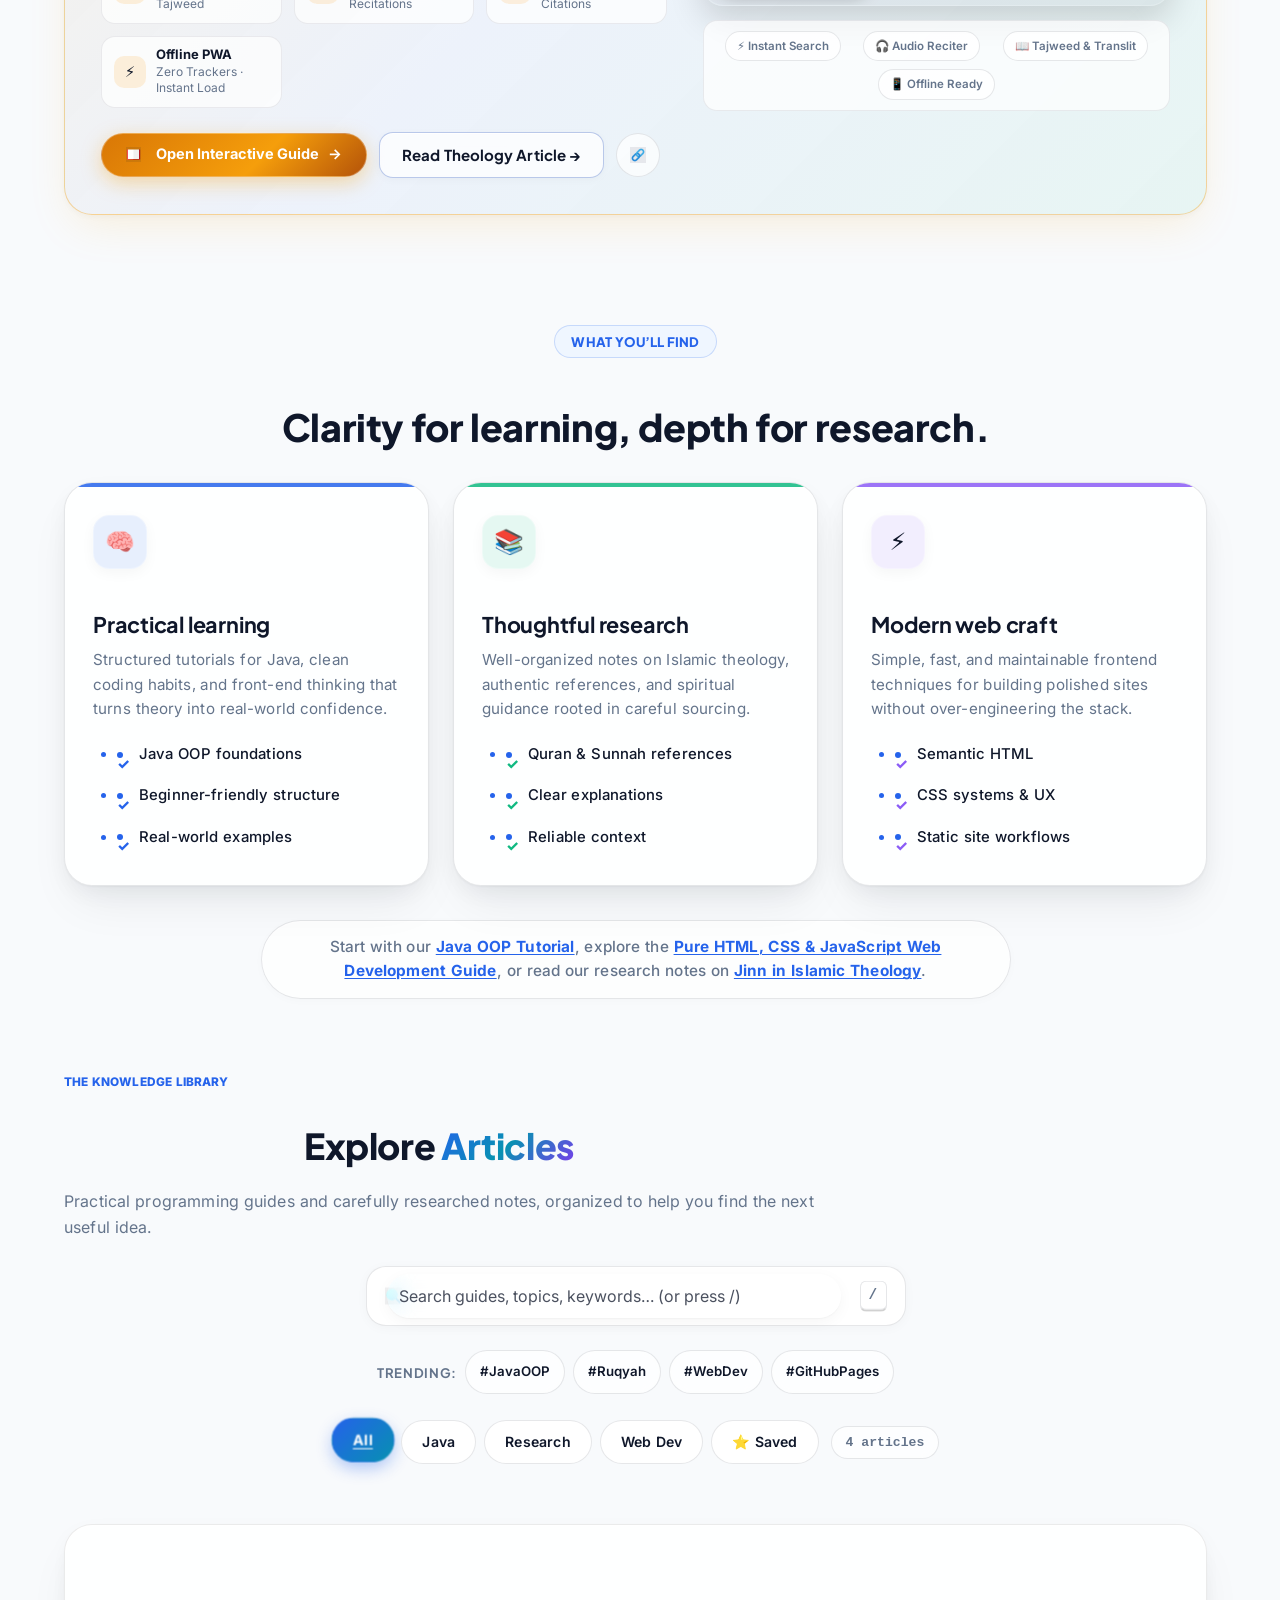
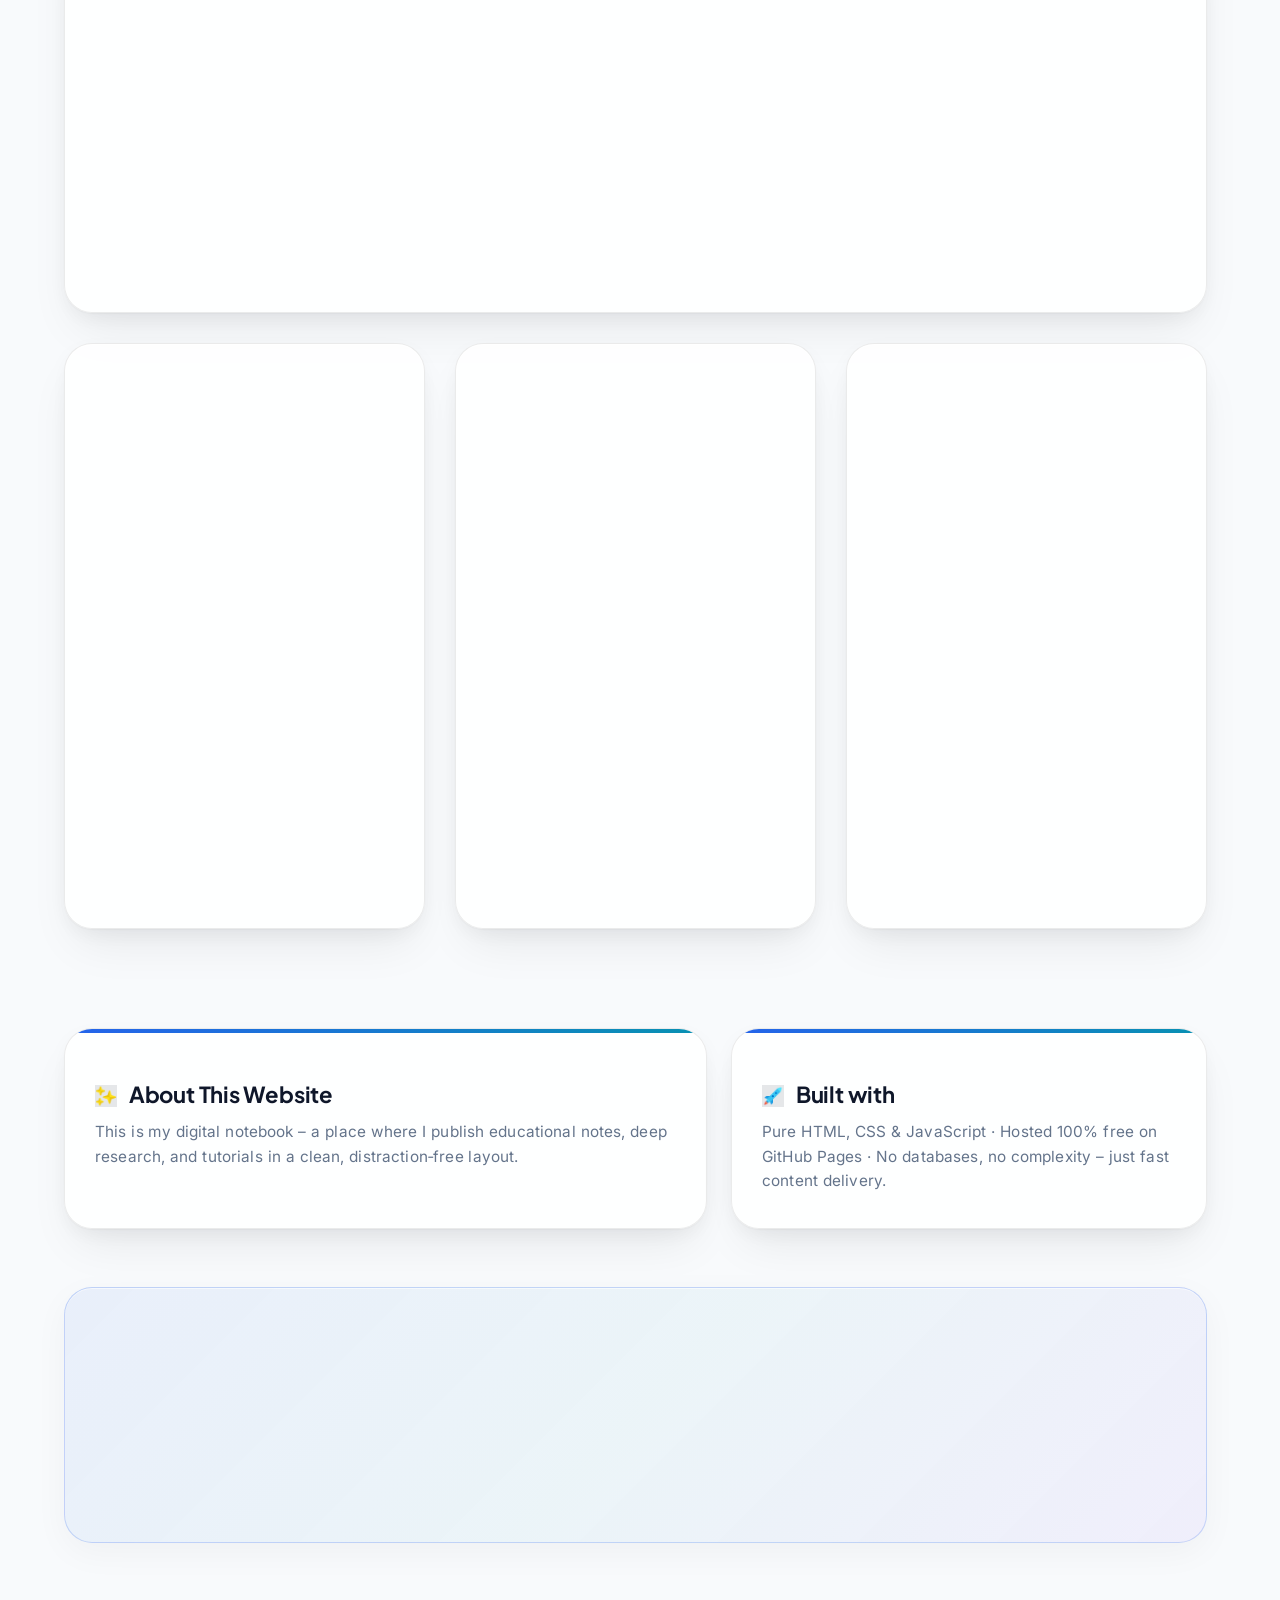
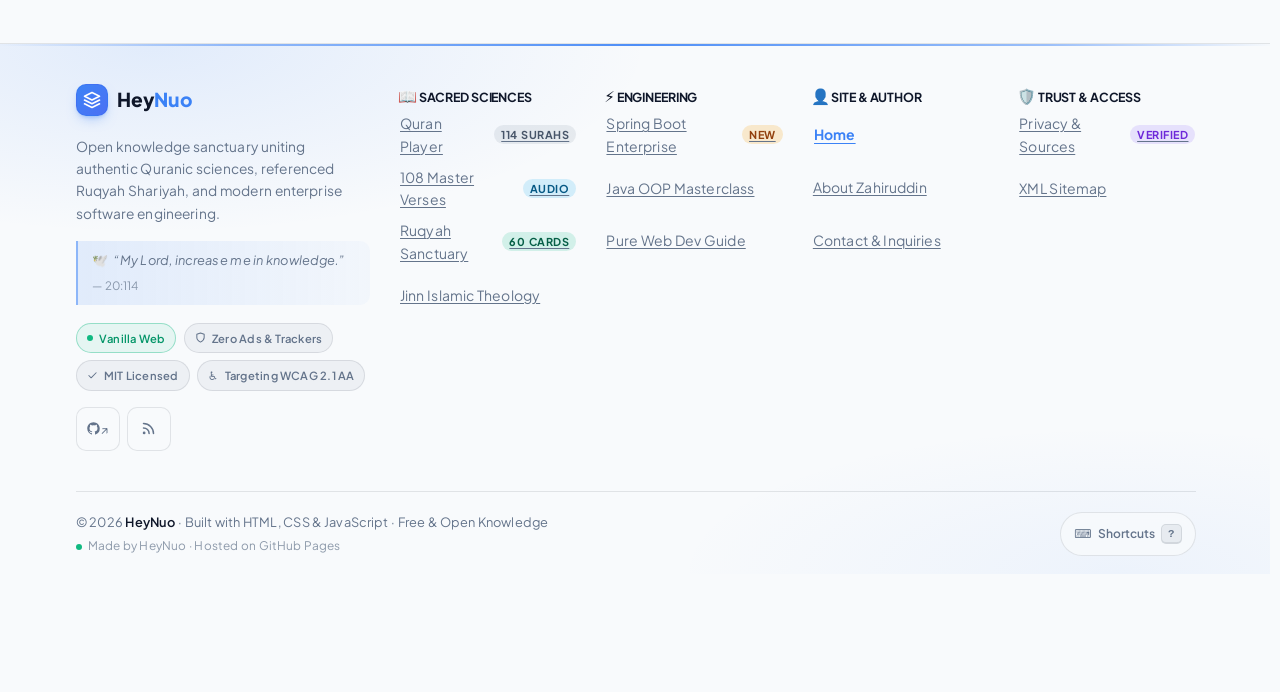
==== commit 5b6aa35e: "Publish latest website changes" ====
--- a/index.html
+++ b/index.html
@@ -1,4 +1,4 @@
-<!DOCTYPE html>
+﻿<!DOCTYPE html>
 <html lang="en" data-theme="light">
 
 <head>
@@ -57,9 +57,9 @@
 
   <!-- Favicon & PWA Manifest -->
   <link rel="icon" type="image/svg+xml"
-    href="data:image/svg+xml,%3Csvg xmlns='http://www.w3.org/2000/svg' viewBox='0 0 100 100'%3E%3Crect width='100' height='100' fill='%232563eb'/%3E%3Ctext x='50' y='67' font-size='50' text-anchor='middle' fill='white' font-weight='bold'%3EHN%3C/text%3E%3C/svg%3E">
+    href="data:image/svg+xml,%3Csvg%20xmlns='http://www.w3.org/2000/svg'%20viewBox='0%200%20100%20100'%3E%3Crect%20width='100'%20height='100'%20fill='%232563eb'/%3E%3Ctext%20x='50'%20y='67'%20font-size='50'%20text-anchor='middle'%20fill='white'%20font-weight='bold'%3EHN%3C/text%3E%3C/svg%3E">
   <link rel="apple-touch-icon"
-    href="data:image/svg+xml,%3Csvg xmlns='http://www.w3.org/2000/svg' viewBox='0 0 100 100'%3E%3Crect width='100' height='100' fill='%232563eb'/%3E%3Ctext x='50' y='67' font-size='50' text-anchor='middle' fill='white' font-weight='bold'%3EHN%3C/text%3E%3C/svg%3E">
+    href="data:image/svg+xml,%3Csvg%20xmlns='http://www.w3.org/2000/svg'%20viewBox='0%200%20100%20100'%3E%3Crect%20width='100'%20height='100'%20fill='%232563eb'/%3E%3Ctext%20x='50'%20y='67'%20font-size='50'%20text-anchor='middle'%20fill='white'%20font-weight='bold'%3EHN%3C/text%3E%3C/svg%3E">
   <link rel="manifest" href="manifest.json">
   <link rel="alternate" type="application/rss+xml" title="HeyNuo RSS Feed" href="https://heynuo.github.io/rss.xml">
 
@@ -71,14 +71,18 @@
     rel="stylesheet">
 
   <!-- Shared stylesheet: global styles + home page components -->
-  <link rel="stylesheet" href="css/style.css">
+  <link rel="stylesheet" href="css/heynuo.css">
   <!-- Dedicated Home Page Modern Stylesheet -->
   <link rel="stylesheet" href="css/home.css">
   <!-- Persistent Quran Auto-Listening Audio Player -->
   <link rel="preload" as="style" href="css/quran-player.css" fetchpriority="low"
     onload="this.onload=null;this.rel='stylesheet'">
   <noscript><link rel="stylesheet" href="css/quran-player.css"></noscript>
-  <link rel="preload" as="image" href="assets/banners/hero-banner.jpg" fetchpriority="high">
+  <!-- Responsive preload: without imagesrcset this would always fetch the full-size
+       hero and override the <img> srcset selection below. -->
+  <link rel="preload" as="image" href="assets/banners/hero-banner-800.jpg" fetchpriority="high"
+    imagesrcset="assets/banners/hero-banner-800.jpg 800w, assets/banners/hero-banner.jpg 1376w"
+    imagesizes="(max-width: 900px) 100vw, 800px">
 
   <!-- JSON-LD Structured Data -->
   <script type="application/ld+json">
@@ -119,7 +123,7 @@
     </div>
   </aside>
 
-  <header role="banner">
+  <header>
     <nav class="container" aria-label="Main navigation">
       <a href="index.html" class="logo" aria-label="HeyNuo - Return to homepage">
         <span class="logo-mark" aria-hidden="true">
@@ -212,11 +216,11 @@
               <button type="button" class="quick-topic-pill active" data-category="all">✨ All <span
                   class="quick-topic-count">4</span></button>
               <button type="button" class="quick-topic-pill" data-category="Java"><img src="assets/icons/java.png"
-                  alt="" width="14" height="14"> Java OOP <span class="quick-topic-count">2</span></button>
+                  alt="" width="14" height="14" decoding="async" loading="lazy"> Java OOP <span class="quick-topic-count">2</span></button>
               <button type="button" class="quick-topic-pill" data-category="Research"><img src="assets/icons/quran.png"
-                  alt="" width="14" height="14"> Ruqyah &amp; Research <span class="quick-topic-count">1</span></button>
+                  alt="" width="14" height="14" decoding="async" loading="lazy"> Ruqyah &amp; Research <span class="quick-topic-count">1</span></button>
               <button type="button" class="quick-topic-pill" data-category="Web Dev"><img src="assets/icons/html5.png"
-                  alt="" width="14" height="14"> Web Dev <span class="quick-topic-count">1</span></button>
+                  alt="" width="14" height="14" decoding="async" loading="lazy"> Web Dev <span class="quick-topic-count">1</span></button>
             </div>
 
             <div class="hero-buttons">
@@ -230,7 +234,9 @@
             <div class="hero-showcase">
               <div class="hero-showcase-inner">
                 <img src="assets/banners/hero-banner.jpg" alt="HeyNuo Developer &amp; Knowledge Space Banner"
-                  class="hero-showcase-img" fetchpriority="high" width="800" height="500">
+                  class="hero-showcase-img" fetchpriority="high" width="800" height="500" decoding="async"
+                  srcset="assets/banners/hero-banner-800.jpg 800w, assets/banners/hero-banner.jpg 1376w"
+                  sizes="(max-width: 900px) 100vw, 800px">
                 <div class="hero-showcase-overlay"></div>
                 <div class="hero-floating-pill hero-pill-top">
                   <span>✦</span> Digital Hub &amp; Notes
@@ -250,7 +256,7 @@
         <div class="hero-stats">
           <div class="hero-stat">
             <span class="hero-stat-icon"><img src="assets/icons/books.png" alt="Guides" class="hero-stat-img" width="28"
-                height="28"></span>
+                height="28" decoding="async" loading="lazy"></span>
             <div class="hero-stat-info">
               <div class="hero-stat-value"><span class="counter-num" data-target="4">4</span> In-Depth Guides</div>
               <div class="hero-stat-label">Java · Research · Web Dev</div>
@@ -258,7 +264,7 @@
           </div>
           <div class="hero-stat">
             <span class="hero-stat-icon"><img src="assets/icons/quran.png" alt="Ruqyah" class="hero-stat-img" width="28"
-                height="28"></span>
+                height="28" decoding="async" loading="lazy"></span>
             <div class="hero-stat-info">
               <div class="hero-stat-value"><span class="counter-num" data-target="60">60</span>+ Healing Verses</div>
               <div class="hero-stat-label">Authentic Quranic Ruqyah</div>
@@ -266,7 +272,7 @@
           </div>
           <div class="hero-stat">
             <span class="hero-stat-icon"><img src="assets/icons/lightning.png" alt="Fast" class="hero-stat-img"
-                width="28" height="28"></span>
+                width="28" height="28" decoding="async" loading="lazy"></span>
             <div class="hero-stat-info">
               <div class="hero-stat-value"><span class="counter-num" data-target="100">100</span>% Static &amp; Fast
               </div>
@@ -287,7 +293,7 @@
               <div class="featured-header-row">
                 <div class="project-featured-badge">
                   <span class="pulse-beacon" aria-hidden="true"></span>
-                  <img src="assets/icons/star.png" alt="" width="14" height="14" class="btn-icon">
+                  <img src="assets/icons/star.png" alt="" width="14" height="14" class="btn-icon" decoding="async" loading="lazy">
                   Flagship Web Application
                 </div>
                 <div class="featured-pill-tag">
@@ -296,7 +302,7 @@
               </div>
 
               <h2 class="featured-banner-title">
-                <img src="assets/icons/quran.png" alt="" class="inline-title-icon" width="28" height="28">
+                <img src="assets/icons/quran.png" alt="" class="inline-title-icon" width="28" height="28" decoding="async" loading="lazy">
                 <span>Ruqyah Shariyah</span> Comprehensive Guide
               </h2>
 
@@ -358,7 +364,7 @@
 
               <div class="featured-actions">
                 <a href="ruqyah.html" class="project-btn" id="openRuqyahAppBtn">
-                  <img src="assets/icons/open-book.png" alt="" width="18" height="18" class="btn-icon">
+                  <img src="assets/icons/open-book.png" alt="" width="18" height="18" class="btn-icon" decoding="async" loading="lazy">
                   <span>Open Interactive Guide</span>
                   <span class="btn-arrow" aria-hidden="true">→</span>
                 </a>
@@ -367,7 +373,7 @@
                 </a>
                 <button type="button" class="featured-share-btn" id="shareRuqyahBtn" aria-label="Copy Guide Link"
                   title="Copy Ruqyah Guide link">
-                  <img src="assets/icons/share.png" alt="" width="16" height="16">
+                  <img src="assets/icons/share.png" alt="" width="16" height="16" decoding="async" loading="lazy">
                 </button>
               </div>
             </div>
@@ -391,7 +397,9 @@
                 aria-labelledby="tabAppPreview">
                 <div class="featured-banner-preview">
                 <img src="assets/banners/ruqyah-theology.jpg" alt="Ruqyah Shariyah Spiritual Guide Banner" loading="lazy" decoding="async" width="600"
-                    height="375" class="preview-main-img">
+                    height="375" class="preview-main-img"
+                    srcset="assets/banners/ruqyah-theology-800.jpg 800w, assets/banners/ruqyah-theology.jpg 1376w"
+                    sizes="(max-width: 700px) 100vw, 600px">
 
                   <!-- Floating Glass Badges -->
                   <div class="preview-floating-badge badge-top-left">
@@ -410,14 +418,14 @@
                   <!-- Hover launch overlay button -->
                   <div class="preview-hover-overlay">
                     <a href="ruqyah.html" class="preview-launch-btn">
-                      <img src="assets/icons/rocket.png" alt="" width="16" height="16">
+                      <img src="assets/icons/rocket.png" alt="" width="16" height="16" decoding="async" loading="lazy">
                       Launch Full Guide ↗
                     </a>
                   </div>
                 </div>
 
                 <!-- Showcase Highlights Ribbon -->
-                <div class="preview-features-ribbon" aria-label="Key Web App Features">
+                <div class="preview-features-ribbon" role="group" aria-label="Key Web App Features">
                   <span class="ribbon-item">⚡ Instant Search</span>
                   <span class="ribbon-item">🎧 Audio Reciter</span>
                   <span class="ribbon-item">📖 Tajweed &amp; Translit</span>
@@ -432,7 +440,7 @@
                     <div class="sampler-title-row">
                       <span class="sampler-icon">✨</span>
                       <div>
-                        <h4 class="sampler-title" id="samplerTitle">Ayat al-Kursi (2:255)</h4>
+                        <h3 class="sampler-title" id="samplerTitle">Ayat al-Kursi (2:255)</h3>
                         <span class="sampler-meta" id="samplerMeta">Surah Al-Baqarah · Greatest Verse of
                           Protection</span>
                       </div>
@@ -619,7 +627,7 @@
         <div class="toolbar">
           <div class="search-wrapper" id="searchWrapper">
             <span class="search-icon" aria-hidden="true"><img src="assets/icons/search.png" alt="" width="18"
-                height="18"></span>
+                height="18" decoding="async" loading="lazy"></span>
             <input type="search" id="searchInput" class="search-box"
               placeholder="Search guides, topics, keywords… (or press /)" autocomplete="off"
               aria-label="Search articles" spellcheck="false">
@@ -652,24 +660,26 @@
             <div class="card-banner-box">
               <img src="assets/banners/spring-boot.jpg" loading="lazy" decoding="async"
                 alt="Spring Boot Enterprise Architecture: Clean REST APIs &amp; DTOs" class="card-banner-img"
-                width="600" height="338">
+                width="600" height="338"
+                srcset="assets/banners/spring-boot-800.jpg 800w, assets/banners/spring-boot.jpg 1376w"
+                sizes="(max-width: 700px) 100vw, 600px">
               <div class="card-banner-overlay"></div>
               <span class="card-banner-category"><img src="assets/icons/java.png" alt="" class="badge-icon" width="14"
-                  height="14"> Java</span>
+                  height="14" decoding="async" loading="lazy"> Java</span>
               <div class="card-banner-actions">
                 <button type="button" class="card-bookmark-btn" data-url="spring-boot-architecture.html"
                   data-title="Spring Boot Enterprise Architecture: Clean REST APIs &amp; DTOs" title="Save article"
                   aria-label="Bookmark article"><img src="assets/icons/bookmark.png" alt="" class="btn-icon" width="14"
-                    height="14"> <span>Save</span></button>
+                    height="14" decoding="async" loading="lazy"> <span>Save</span></button>
                 <button type="button" class="card-share-btn" data-url="spring-boot-architecture.html"
                   title="Copy article link" aria-label="Copy article link"><img src="assets/icons/share.png" alt=""
-                    class="btn-icon" width="14" height="14"> <span>Share</span></button>
+                    class="btn-icon" width="14" height="14" decoding="async" loading="lazy"> <span>Share</span></button>
               </div>
             </div>
             <div class="card-body">
               <div class="card-meta"><span><img src="assets/icons/calendar.png" alt="" class="meta-icon" width="14"
-                    height="14"> Sep 28, 2026</span><span><img src="assets/icons/clock.png" alt="" class="meta-icon"
-                    width="14" height="14"> 8 min read</span></div>
+                    height="14" decoding="async" loading="lazy"> Sep 28, 2026</span><span><img src="assets/icons/clock.png" alt="" class="meta-icon"
+                    width="14" height="14" decoding="async" loading="lazy"> 8 min read</span></div>
               <h3><a href="spring-boot-architecture.html">Spring Boot Enterprise Architecture: Clean REST APIs &amp;
                   DTOs</a></h3>
               <p>Master production-grade Spring Boot architecture: 3-tier layering, request validation with Bean
@@ -689,24 +699,26 @@
           <article class="card">
             <div class="card-banner-box">
               <img src="assets/banners/java-oop.jpg" loading="lazy" decoding="async" alt="Java OOP Tutorial: Classes, Objects &amp; Inheritance"
-                class="card-banner-img" width="600" height="338">
+                class="card-banner-img" width="600" height="338"
+                srcset="assets/banners/java-oop-800.jpg 800w, assets/banners/java-oop.jpg 1376w"
+                sizes="(max-width: 700px) 100vw, 600px">
               <div class="card-banner-overlay"></div>
               <span class="card-banner-category"><img src="assets/icons/java.png" alt="" class="badge-icon" width="14"
-                  height="14"> Java</span>
+                  height="14" decoding="async" loading="lazy"> Java</span>
               <div class="card-banner-actions">
                 <button type="button" class="card-bookmark-btn" data-url="java-oop.html"
                   data-title="Java OOP Tutorial: Classes, Objects &amp; Inheritance" title="Save article"
                   aria-label="Bookmark article"><img src="assets/icons/bookmark.png" alt="" class="btn-icon" width="14"
-                    height="14"> <span>Save</span></button>
+                    height="14" decoding="async" loading="lazy"> <span>Save</span></button>
                 <button type="button" class="card-share-btn" data-url="java-oop.html" title="Copy article link"
                   aria-label="Copy article link"><img src="assets/icons/share.png" alt="" class="btn-icon" width="14"
-                    height="14"> <span>Share</span></button>
+                    height="14" decoding="async" loading="lazy"> <span>Share</span></button>
               </div>
             </div>
             <div class="card-body">
               <div class="card-meta"><span><img src="assets/icons/calendar.png" alt="" class="meta-icon" width="14"
-                    height="14"> Jun 2, 2026</span><span><img src="assets/icons/clock.png" alt="" class="meta-icon"
-                    width="14" height="14"> 6 min read</span></div>
+                    height="14" decoding="async" loading="lazy"> Jun 2, 2026</span><span><img src="assets/icons/clock.png" alt="" class="meta-icon"
+                    width="14" height="14" decoding="async" loading="lazy"> 6 min read</span></div>
               <h3><a href="java-oop.html">Java OOP Tutorial: Classes, Objects &amp; Inheritance</a></h3>
               <p>Learn Java OOP with clear examples of classes, objects, inheritance, polymorphism, and encapsulation. A
                 practical beginner-friendly guide.</p>
@@ -725,24 +737,26 @@
           <article class="card">
             <div class="card-banner-box">
               <img src="assets/banners/ruqyah-theology.jpg" loading="lazy" decoding="async" alt="Jinn in Islamic Theology: Meaning, Types &amp; Quran"
-                class="card-banner-img" width="600" height="338">
+                class="card-banner-img" width="600" height="338"
+                srcset="assets/banners/ruqyah-theology-800.jpg 800w, assets/banners/ruqyah-theology.jpg 1376w"
+                sizes="(max-width: 700px) 100vw, 600px">
               <div class="card-banner-overlay"></div>
               <span class="card-banner-category"><img src="assets/icons/quran.png" alt="" class="badge-icon" width="14"
-                  height="14"> Research</span>
+                  height="14" decoding="async" loading="lazy"> Research</span>
               <div class="card-banner-actions">
                 <button type="button" class="card-bookmark-btn" data-url="jinn-islamic-theology.html"
                   data-title="Jinn in Islamic Theology: Meaning, Types &amp; Quran" title="Save article"
                   aria-label="Bookmark article"><img src="assets/icons/bookmark.png" alt="" class="btn-icon" width="14"
-                    height="14"> <span>Save</span></button>
+                    height="14" decoding="async" loading="lazy"> <span>Save</span></button>
                 <button type="button" class="card-share-btn" data-url="jinn-islamic-theology.html"
                   title="Copy article link" aria-label="Copy article link"><img src="assets/icons/share.png" alt=""
-                    class="btn-icon" width="14" height="14"> <span>Share</span></button>
+                    class="btn-icon" width="14" height="14" decoding="async" loading="lazy"> <span>Share</span></button>
               </div>
             </div>
             <div class="card-body">
               <div class="card-meta"><span><img src="assets/icons/calendar.png" alt="" class="meta-icon" width="14"
-                    height="14"> Jun 2, 2026</span><span><img src="assets/icons/clock.png" alt="" class="meta-icon"
-                    width="14" height="14"> 12 min read</span></div>
+                    height="14" decoding="async" loading="lazy"> Jun 2, 2026</span><span><img src="assets/icons/clock.png" alt="" class="meta-icon"
+                    width="14" height="14" decoding="async" loading="lazy"> 12 min read</span></div>
               <h3><a href="jinn-islamic-theology.html">Jinn in Islamic Theology: Meaning, Types &amp; Quran</a></h3>
               <p>Explore jinn in Islamic theology: Quranic references, creation, types, free will, and differences from
                 angels in clear, referenced notes.</p>
@@ -761,24 +775,26 @@
           <article class="card">
             <div class="card-banner-box">
               <img src="assets/banners/web-dev.jpg" loading="lazy" decoding="async" alt="Pure HTML, CSS &amp; JavaScript Web Development Guide"
-                class="card-banner-img" width="600" height="338">
+                class="card-banner-img" width="600" height="338"
+                srcset="assets/banners/web-dev-800.jpg 800w, assets/banners/web-dev.jpg 1376w"
+                sizes="(max-width: 700px) 100vw, 600px">
               <div class="card-banner-overlay"></div>
               <span class="card-banner-category"><img src="assets/icons/html5.png" alt="" class="badge-icon" width="14"
-                  height="14"> Web Dev</span>
+                  height="14" decoding="async" loading="lazy"> Web Dev</span>
               <div class="card-banner-actions">
                 <button type="button" class="card-bookmark-btn" data-url="web-dev-guide.html"
                   data-title="Pure HTML, CSS &amp; JavaScript Web Development Guide" title="Save article"
                   aria-label="Bookmark article"><img src="assets/icons/bookmark.png" alt="" class="btn-icon" width="14"
-                    height="14"> <span>Save</span></button>
+                    height="14" decoding="async" loading="lazy"> <span>Save</span></button>
                 <button type="button" class="card-share-btn" data-url="web-dev-guide.html" title="Copy article link"
                   aria-label="Copy article link"><img src="assets/icons/share.png" alt="" class="btn-icon" width="14"
-                    height="14"> <span>Share</span></button>
+                    height="14" decoding="async" loading="lazy"> <span>Share</span></button>
               </div>
             </div>
             <div class="card-body">
               <div class="card-meta"><span><img src="assets/icons/calendar.png" alt="" class="meta-icon" width="14"
-                    height="14"> Jun 2, 2026</span><span><img src="assets/icons/clock.png" alt="" class="meta-icon"
-                    width="14" height="14"> 6 min read</span></div>
+                    height="14" decoding="async" loading="lazy"> Jun 2, 2026</span><span><img src="assets/icons/clock.png" alt="" class="meta-icon"
+                    width="14" height="14" decoding="async" loading="lazy"> 6 min read</span></div>
               <h3><a href="web-dev-guide.html">Pure HTML, CSS &amp; JavaScript Web Development Guide</a></h3>
               <p>Build a fast, clean website with pure HTML, CSS, and JavaScript. Learn semantic markup, responsive
                 design, performance, and accessibility.</p>
@@ -800,13 +816,13 @@
       <!-- ===== About Blurb ===== -->
       <section class="about" aria-label="About this website">
         <article class="about-box">
-          <h2><img src="assets/icons/sparkles.png" alt="" class="inline-title-icon" width="24" height="24"> About This
+          <h2><img src="assets/icons/sparkles.png" alt="" class="inline-title-icon" width="24" height="24" decoding="async" loading="lazy"> About This
             Website</h2>
           <p>This is my digital notebook – a place where I publish educational notes, deep research, and tutorials in a
             clean, distraction‑free layout.</p>
         </article>
         <article class="about-box">
-          <h2><img src="assets/icons/rocket.png" alt="" class="inline-title-icon" width="24" height="24"> Built with
+          <h2><img src="assets/icons/rocket.png" alt="" class="inline-title-icon" width="24" height="24" decoding="async" loading="lazy"> Built with
           </h2>
           <p>Pure HTML, CSS &amp; JavaScript · Hosted 100% free on GitHub Pages · No databases, no complexity – just
             fast content delivery.</p>
@@ -827,14 +843,14 @@
               <input type="email" class="dispatch-input" id="dispatchEmail" placeholder="Enter your email address..."
                 required aria-label="Your email address">
               <button type="submit" class="btn btn-primary"><img src="assets/icons/email.png" alt="" class="btn-icon"
-                  width="16" height="16"> Subscribe</button>
+                  width="16" height="16" decoding="async" loading="lazy"> Subscribe</button>
             </form>
           </div>
         </div>
       </section>
     </main>
 
-    <footer role="contentinfo">
+    <footer>
       <div class="footer-container">
         <!-- Main 5-Column Grid -->
         <div class="footer-grid">
@@ -889,10 +905,10 @@
 
           <!-- Column 2: Sacred Sciences -->
           <div class="footer-col">
-            <h4 class="footer-heading">
+            <h2 class="footer-heading">
               <span class="footer-heading-icon" aria-hidden="true">📖</span>
               <span>Sacred Sciences</span>
-            </h4>
+            </h2>
             <ul class="footer-nav-list">
               <li>
                 <a href="quran.html" data-nav="quran">
@@ -922,10 +938,10 @@
 
           <!-- Column 3: Engineering -->
           <div class="footer-col">
-            <h4 class="footer-heading">
+            <h2 class="footer-heading">
               <span class="footer-heading-icon" aria-hidden="true">⚡</span>
               <span>Engineering</span>
-            </h4>
+            </h2>
             <ul class="footer-nav-list">
               <li>
                 <a href="spring-boot-architecture.html" data-nav="spring-boot-architecture">
@@ -948,10 +964,10 @@
 
           <!-- Column 4: Site & Author -->
           <div class="footer-col">
-            <h4 class="footer-heading">
+            <h2 class="footer-heading">
               <span class="footer-heading-icon" aria-hidden="true">👤</span>
               <span>Site &amp; Author</span>
-            </h4>
+            </h2>
             <ul class="footer-nav-list">
               <li>
                 <a href="index.html" class="active" aria-current="page">Home</a>
@@ -972,10 +988,10 @@
 
           <!-- Column 5: Trust & Access -->
           <div class="footer-col">
-            <h4 class="footer-heading">
+            <h2 class="footer-heading">
               <span class="footer-heading-icon" aria-hidden="true">🛡️</span>
               <span>Trust &amp; Access</span>
-            </h4>
+            </h2>
             <ul class="footer-nav-list">
               <li>
                 <a href="privacy.html" data-nav="privacy">
--- a/css/home.css
+++ b/css/home.css
@@ -3015,3 +3015,4 @@
     padding: 13px 14px;
   }
 }
+}
